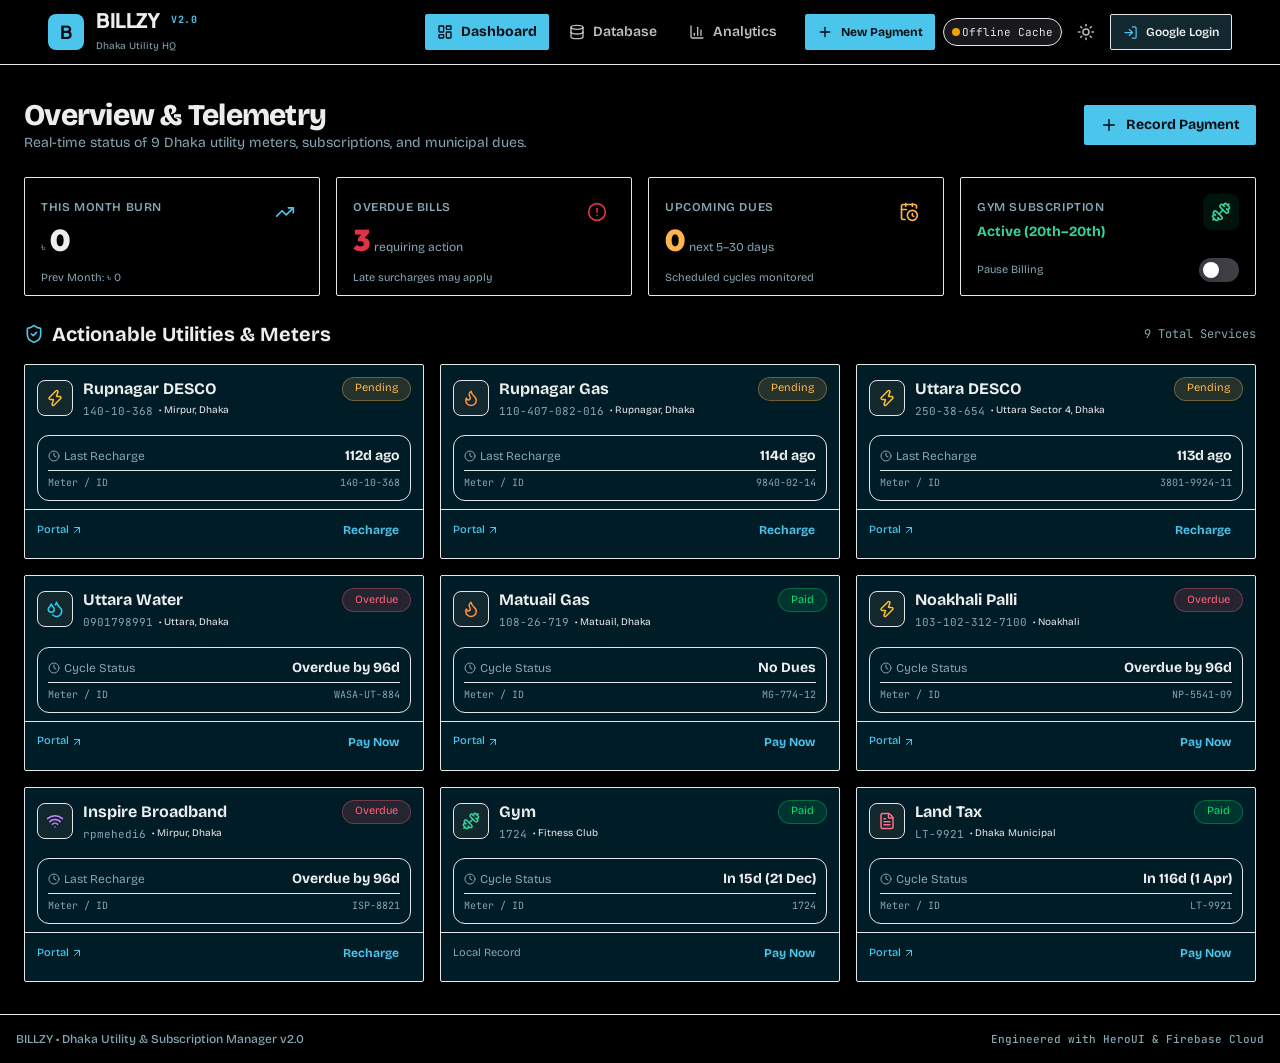
==== billzy/index.html @ 4b6c3823 "Deploy Billzy v2: HeroUI production overhaul with Firestore & OKLCH tokens" ====
<!DOCTYPE html>
<html lang="en" class="dark">
<head>
  <meta charset="UTF-8" />
  <meta name="viewport" content="width=device-width, initial-scale=1.0, viewport-fit=cover" />
  <meta name="theme-color" content="#020817" media="(prefers-color-scheme: dark)" />
  <meta name="theme-color" content="#020817" />
  <meta name="apple-mobile-web-app-capable" content="yes" />
  <meta name="apple-mobile-web-app-status-bar-style" content="black-translucent" />
  <title>BILLZY — Dhaka Utility & Subscription HQ</title>

  <link rel="preconnect" href="https://fonts.googleapis.com" />
  <link rel="preconnect" href="https://fonts.gstatic.com" crossorigin />
  <link rel="icon" type="image/svg+xml" href="./assets/favicon-B7zG6c4V.svg?v=3" />
  <link rel="apple-touch-icon" href="./assets/billzy-icon-app-B4n2YMbO.svg" />
  <link
    href="https://fonts.googleapis.com/css2?family=Bricolage+Grotesque:opsz,wght@12..96,400;500;600;700;800&family=Inter:wght@400;500;600;700;800;900&family=JetBrains+Mono:wght@500;700;800&family=Outfit:wght@600;700;800;900&family=Plus+Jakarta+Sans:wght@700;800;900&family=Tiro+Bangla&display=swap"
    rel="stylesheet"
  />
  <script type="module" crossorigin src="./assets/index-5xN2N7rS.js"></script>
  <link rel="stylesheet" crossorigin href="./assets/index-nC8Q4c41.css">
</head>
<body class="min-h-screen bg-background text-foreground antialiased selection:bg-accent selection:text-accent-foreground">
  <div id="root"></div>
</body>
</html>
---- billzy/assets/index-nC8Q4c41.css ----
:root,.light,.default,[data-theme=light],[data-theme=default]{--accent: oklch(77.12% .1195 223.34);--accent-foreground: oklch(15% .0239 223.34);--background: oklch(97.02% .02 223.34);--border: oklch(90% .02 223.34);--danger: oklch(65.32% .2421 22.08);--danger-foreground: oklch(99.11% 0 0);--default: oklch(94% .02 223.34);--default-foreground: oklch(21.03% .0059 223.34);--field-background: oklch(100% .01 223.34);--field-border: transparent;--field-foreground: oklch(21.03% .02 223.34);--field-placeholder: oklch(55.17% .04 223.34);--focus: oklch(77.12% .1195 223.34);--foreground: oklch(21.03% .02 223.34);--muted: oklch(55.17% .04 223.34);--overlay: oklch(100% .006 223.34);--overlay-foreground: oklch(21.03% .02 223.34);--scrollbar: oklch(87.1% .02 223.34);--segment: oklch(100% .02 223.34);--segment-foreground: oklch(21.03% .02 223.34);--separator: oklch(92% .02 223.34);--success: oklch(73.29% .2012 147.15);--success-foreground: oklch(21.03% .0059 147.15);--surface: oklch(100% .01 223.34);--surface-foreground: oklch(21.03% .02 223.34);--surface-secondary: oklch(95.24% .016 223.34);--surface-secondary-foreground: oklch(21.03% .02 223.34);--surface-tertiary: oklch(93.73% .016 223.34);--surface-tertiary-foreground: oklch(21.03% .02 223.34);--warning: oklch(78.19% .1648 68.67);--warning-foreground: oklch(21.03% .0059 68.67);--radius: .125rem;--field-radius: .75rem;--font-bricolage-grotesque: "Bricolage Grotesque", system-ui, sans-serif;--font-sans: var(--font-bricolage-grotesque)}.dark,[data-theme=dark]{color-scheme:dark;--accent: oklch(77.12% .1195 223.34);--accent-foreground: oklch(15% .0239 223.34);--background: oklch(12% .02 223.34);--border: oklch(28% .02 223.34);--danger: oklch(59.4% .2046 20.97);--danger-foreground: oklch(99.11% 0 0);--default: oklch(27.4% .02 223.34);--default-foreground: oklch(99.11% 0 0);--field-background: oklch(21.03% .04 223.34);--field-border: transparent;--field-foreground: oklch(99.11% .02 223.34);--field-placeholder: oklch(70.5% .04 223.34);--focus: oklch(77.12% .1195 223.34);--foreground: oklch(99.11% .02 223.34);--muted: oklch(70.5% .04 223.34);--overlay: oklch(21.03% .04 223.34);--overlay-foreground: oklch(99.11% .02 223.34);--scrollbar: oklch(70.5% .02 223.34);--segment: oklch(39.64% .02 223.34);--segment-foreground: oklch(99.11% .02 223.34);--separator: oklch(25% .02 223.34);--success: oklch(73.29% .2012 147.15);--success-foreground: oklch(21.03% .0059 147.15);--surface: oklch(21.03% .04 223.34);--surface-foreground: oklch(99.11% .02 223.34);--surface-secondary: oklch(25.7% .03 223.34);--surface-secondary-foreground: oklch(99.11% .02 223.34);--surface-tertiary: oklch(27.21% .03 223.34);--surface-tertiary-foreground: oklch(99.11% .02 223.34);--warning: oklch(82.03% .1444 72.68);--warning-foreground: oklch(21.03% .0059 72.68)}*,:before,:after{--tw-border-spacing-x: 0;--tw-border-spacing-y: 0;--tw-translate-x: 0;--tw-translate-y: 0;--tw-rotate: 0;--tw-skew-x: 0;--tw-skew-y: 0;--tw-scale-x: 1;--tw-scale-y: 1;--tw-pan-x: ;--tw-pan-y: ;--tw-pinch-zoom: ;--tw-scroll-snap-strictness: proximity;--tw-gradient-from-position: ;--tw-gradient-via-position: ;--tw-gradient-to-position: ;--tw-ordinal: ;--tw-slashed-zero: ;--tw-numeric-figure: ;--tw-numeric-spacing: ;--tw-numeric-fraction: ;--tw-ring-inset: ;--tw-ring-offset-width: 0px;--tw-ring-offset-color: #fff;--tw-ring-color: rgb(59 130 246 / .5);--tw-ring-offset-shadow: 0 0 #0000;--tw-ring-shadow: 0 0 #0000;--tw-shadow: 0 0 #0000;--tw-shadow-colored: 0 0 #0000;--tw-blur: ;--tw-brightness: ;--tw-contrast: ;--tw-grayscale: ;--tw-hue-rotate: ;--tw-invert: ;--tw-saturate: ;--tw-sepia: ;--tw-drop-shadow: ;--tw-backdrop-blur: ;--tw-backdrop-brightness: ;--tw-backdrop-contrast: ;--tw-backdrop-grayscale: ;--tw-backdrop-hue-rotate: ;--tw-backdrop-invert: ;--tw-backdrop-opacity: ;--tw-backdrop-saturate: ;--tw-backdrop-sepia: ;--tw-contain-size: ;--tw-contain-layout: ;--tw-contain-paint: ;--tw-contain-style: }::backdrop{--tw-border-spacing-x: 0;--tw-border-spacing-y: 0;--tw-translate-x: 0;--tw-translate-y: 0;--tw-rotate: 0;--tw-skew-x: 0;--tw-skew-y: 0;--tw-scale-x: 1;--tw-scale-y: 1;--tw-pan-x: ;--tw-pan-y: ;--tw-pinch-zoom: ;--tw-scroll-snap-strictness: proximity;--tw-gradient-from-position: ;--tw-gradient-via-position: ;--tw-gradient-to-position: ;--tw-ordinal: ;--tw-slashed-zero: ;--tw-numeric-figure: ;--tw-numeric-spacing: ;--tw-numeric-fraction: ;--tw-ring-inset: ;--tw-ring-offset-width: 0px;--tw-ring-offset-color: #fff;--tw-ring-color: rgb(59 130 246 / .5);--tw-ring-offset-shadow: 0 0 #0000;--tw-ring-shadow: 0 0 #0000;--tw-shadow: 0 0 #0000;--tw-shadow-colored: 0 0 #0000;--tw-blur: ;--tw-brightness: ;--tw-contrast: ;--tw-grayscale: ;--tw-hue-rotate: ;--tw-invert: ;--tw-saturate: ;--tw-sepia: ;--tw-drop-shadow: ;--tw-backdrop-blur: ;--tw-backdrop-brightness: ;--tw-backdrop-contrast: ;--tw-backdrop-grayscale: ;--tw-backdrop-hue-rotate: ;--tw-backdrop-invert: ;--tw-backdrop-opacity: ;--tw-backdrop-saturate: ;--tw-backdrop-sepia: ;--tw-contain-size: ;--tw-contain-layout: ;--tw-contain-paint: ;--tw-contain-style: }*,:before,:after{box-sizing:border-box;border-width:0;border-style:solid;border-color:#e5e7eb}:before,:after{--tw-content: ""}html,:host{line-height:1.5;-webkit-text-size-adjust:100%;-moz-tab-size:4;-o-tab-size:4;tab-size:4;font-family:Bricolage Grotesque,system-ui,sans-serif;font-feature-settings:normal;font-variation-settings:normal;-webkit-tap-highlight-color:transparent}body{margin:0;line-height:inherit}hr{height:0;color:inherit;border-top-width:1px}abbr:where([title]){-webkit-text-decoration:underline dotted;text-decoration:underline dotted}h1,h2,h3,h4,h5,h6{font-size:inherit;font-weight:inherit}a{color:inherit;text-decoration:inherit}b,strong{font-weight:bolder}code,kbd,samp,pre{font-family:JetBrains Mono,monospace;font-feature-settings:normal;font-variation-settings:normal;font-size:1em}small{font-size:80%}sub,sup{font-size:75%;line-height:0;position:relative;vertical-align:baseline}sub{bottom:-.25em}sup{top:-.5em}table{text-indent:0;border-color:inherit;border-collapse:collapse}button,input,optgroup,select,textarea{font-family:inherit;font-feature-settings:inherit;font-variation-settings:inherit;font-size:100%;font-weight:inherit;line-height:inherit;letter-spacing:inherit;color:inherit;margin:0;padding:0}button,select{text-transform:none}button,input:where([type=button]),input:where([type=reset]),input:where([type=submit]){-webkit-appearance:button;background-color:transparent;background-image:none}:-moz-focusring{outline:auto}:-moz-ui-invalid{box-shadow:none}progress{vertical-align:baseline}::-webkit-inner-spin-button,::-webkit-outer-spin-button{height:auto}[type=search]{-webkit-appearance:textfield;outline-offset:-2px}::-webkit-search-decoration{-webkit-appearance:none}::-webkit-file-upload-button{-webkit-appearance:button;font:inherit}summary{display:list-item}blockquote,dl,dd,h1,h2,h3,h4,h5,h6,hr,figure,p,pre{margin:0}fieldset{margin:0;padding:0}legend{padding:0}ol,ul,menu{list-style:none;margin:0;padding:0}dialog{padding:0}textarea{resize:vertical}input::-moz-placeholder,textarea::-moz-placeholder{opacity:1;color:#9ca3af}input::placeholder,textarea::placeholder{opacity:1;color:#9ca3af}button,[role=button]{cursor:pointer}:disabled{cursor:default}img,svg,video,canvas,audio,iframe,embed,object{display:block;vertical-align:middle}img,video{max-width:100%;height:auto}[hidden]:where(:not([hidden=until-found])){display:none}:root,[data-theme]{color:hsl(var(--heroui-foreground));background-color:hsl(var(--heroui-background))}.sr-only{position:absolute;width:1px;height:1px;padding:0;margin:-1px;overflow:hidden;clip:rect(0,0,0,0);white-space:nowrap;border-width:0}.pointer-events-none{pointer-events:none}.pointer-events-auto{pointer-events:auto}.visible{visibility:visible}.invisible{visibility:hidden}.static{position:static}.fixed{position:fixed}.absolute{position:absolute}.relative{position:relative}.sticky{position:sticky}.inset-0{top:0;right:0;bottom:0;left:0}.inset-x-0{left:0;right:0}.inset-y-0{top:0;bottom:0}.bottom-0{bottom:0}.bottom-4{bottom:1rem}.bottom-6{bottom:1.5rem}.bottom-\[10\%\]{bottom:10%}.bottom-\[5\%\]{bottom:5%}.end-1{inset-inline-end:.25rem}.end-1\.5{inset-inline-end:.375rem}.end-3{inset-inline-end:.75rem}.end-auto{inset-inline-end:auto}.left-0{left:0}.left-1\/2{left:50%}.left-\[10\%\]{left:10%}.left-\[5\%\]{left:5%}.right-0{right:0}.right-2{right:.5rem}.right-4{right:1rem}.right-6{right:1.5rem}.right-\[10\%\]{right:10%}.right-\[5\%\]{right:5%}.start-0{inset-inline-start:0px}.start-1\.5{inset-inline-start:.375rem}.start-2{inset-inline-start:.5rem}.start-3{inset-inline-start:.75rem}.start-\[calc\(var\(--cursor-hit-x\)\*-1\)\]{inset-inline-start:calc(var(--cursor-hit-x) * -1)}.start-auto{inset-inline-start:auto}.top-0{top:0}.top-1{top:.25rem}.top-1\/2{top:50%}.top-2{top:.5rem}.top-\[10\%\]{top:10%}.top-\[5\%\]{top:5%}.top-\[calc\(100\%_\+_2px\)\]{top:calc(100% + 2px)}.top-\[var\(--navbar-height\)\]{top:var(--navbar-height)}.-z-30{z-index:-30}.z-0{z-index:0}.z-10{z-index:10}.z-20{z-index:20}.z-30{z-index:30}.z-40{z-index:40}.z-50{z-index:50}.z-\[1\]{z-index:1}.z-\[9999\]{z-index:9999}.order-1{order:1}.order-2{order:2}.order-3{order:3}.-m-2{margin:-.5rem}.-m-2\.5{margin:-.625rem}.m-0{margin:0}.-mx-1{margin-left:-.25rem;margin-right:-.25rem}.-mx-2{margin-left:-.5rem;margin-right:-.5rem}.mx-0{margin-left:0;margin-right:0}.mx-1{margin-left:.25rem;margin-right:.25rem}.mx-\[calc\(\(theme\(spacing\.5\)-theme\(spacing\.1\)\)\/2\)\]{margin-left:.5rem;margin-right:.5rem}.mx-\[calc\(\(theme\(spacing\.6\)-theme\(spacing\.3\)\)\/2\)\]{margin-left:.375rem;margin-right:.375rem}.mx-\[calc\(\(theme\(spacing\.7\)-theme\(spacing\.5\)\)\/2\)\]{margin-left:.25rem;margin-right:.25rem}.mx-auto{margin-left:auto;margin-right:auto}.my-0{margin-top:0;margin-bottom:0}.my-1{margin-top:.25rem;margin-bottom:.25rem}.my-16{margin-top:4rem;margin-bottom:4rem}.my-\[calc\(\(theme\(spacing\.5\)-theme\(spacing\.1\)\)\/2\)\]{margin-top:.5rem;margin-bottom:.5rem}.my-\[calc\(\(theme\(spacing\.6\)-theme\(spacing\.3\)\)\/2\)\]{margin-top:.375rem;margin-bottom:.375rem}.my-\[calc\(\(theme\(spacing\.7\)-theme\(spacing\.5\)\)\/2\)\]{margin-top:.25rem;margin-bottom:.25rem}.my-auto{margin-top:auto;margin-bottom:auto}.-mr-2{margin-right:-.5rem}.-ms-2{margin-inline-start:-.5rem}.mb-1{margin-bottom:.25rem}.mb-1\.5{margin-bottom:.375rem}.mb-2{margin-bottom:.5rem}.mb-3{margin-bottom:.75rem}.mb-5{margin-bottom:1.25rem}.mb-px{margin-bottom:1px}.me-2{margin-inline-end:.5rem}.ml-1{margin-left:.25rem}.mr-1{margin-right:.25rem}.ms-2{margin-inline-start:.5rem}.mt-0\.5{margin-top:.125rem}.mt-1{margin-top:.25rem}.mt-2{margin-top:.5rem}.box-border{box-sizing:border-box}.box-content{box-sizing:content-box}.line-clamp-1{overflow:hidden;display:-webkit-box;-webkit-box-orient:vertical;-webkit-line-clamp:1}.block{display:block}.inline-block{display:inline-block}.flex{display:flex}.inline-flex{display:inline-flex}.table{display:table}.grid{display:grid}.inline-grid{display:inline-grid}.hidden{display:none}.\!h-auto{height:auto!important}.h-1{height:.25rem}.h-1\.5{height:.375rem}.h-10{height:2.5rem}.h-11{height:2.75rem}.h-12{height:3rem}.h-14{height:3.5rem}.h-16{height:4rem}.h-2{height:.5rem}.h-2\.5{height:.625rem}.h-3{height:.75rem}.h-3\.5{height:.875rem}.h-4{height:1rem}.h-40{height:10rem}.h-5{height:1.25rem}.h-6{height:1.5rem}.h-7{height:1.75rem}.h-8{height:2rem}.h-9{height:2.25rem}.h-\[--visual-viewport-height\]{height:var(--visual-viewport-height)}.h-\[100dvh\]{height:100dvh}.h-\[2px\]{height:2px}.h-\[50\%\]{height:50%}.h-\[calc\(100dvh_-_var\(--navbar-height\)\)\]{height:calc(100dvh - var(--navbar-height))}.h-\[var\(--navbar-height\)\]{height:var(--navbar-height)}.h-\[var\(--picker-height\)\]{height:var(--picker-height)}.h-auto{height:auto}.h-divider{height:var(--heroui-divider-weight)}.h-fit{height:-moz-fit-content;height:fit-content}.h-full{height:100%}.h-px{height:1px}.h-screen{height:100vh}.max-h-\[20rem\]{max-height:20rem}.max-h-\[24rem\]{max-height:24rem}.max-h-\[28rem\]{max-height:28rem}.max-h-\[32rem\]{max-height:32rem}.max-h-\[36rem\]{max-height:36rem}.max-h-\[42rem\]{max-height:42rem}.max-h-\[48rem\]{max-height:48rem}.max-h-\[56rem\]{max-height:56rem}.max-h-\[64rem\]{max-height:64rem}.max-h-\[92vh\]{max-height:92vh}.max-h-\[calc\(100\%_-_8rem\)\]{max-height:calc(100% - 8rem)}.max-h-\[none\]{max-height:none}.max-h-full{max-height:100%}.min-h-10{min-height:2.5rem}.min-h-12{min-height:3rem}.min-h-14{min-height:3.5rem}.min-h-16{min-height:4rem}.min-h-3{min-height:.75rem}.min-h-3\.5{min-height:.875rem}.min-h-4{min-height:1rem}.min-h-5{min-height:1.25rem}.min-h-6{min-height:1.5rem}.min-h-7{min-height:1.75rem}.min-h-8{min-height:2rem}.min-h-\[100dvh\]{min-height:100dvh}.min-h-\[32px\]{min-height:32px}.min-h-screen{min-height:100vh}.w-1{width:.25rem}.w-1\.5{width:.375rem}.w-10{width:2.5rem}.w-12{width:3rem}.w-14{width:3.5rem}.w-2{width:.5rem}.w-2\.5{width:.625rem}.w-3{width:.75rem}.w-3\.5{width:.875rem}.w-4{width:1rem}.w-5{width:1.25rem}.w-6{width:1.5rem}.w-7{width:1.75rem}.w-8{width:2rem}.w-9{width:2.25rem}.w-\[80\%\]{width:80%}.w-\[calc\(100\%\+var\(--cursor-hit-x\)\*2\)\]{width:calc(100% + var(--cursor-hit-x) * 2)}.w-\[calc\(100\%_-_16px\)\]{width:calc(100% - 16px)}.w-\[calc\(100\%_-_theme\(spacing\.6\)\)\]{width:calc(100% - 1.5rem)}.w-\[calc\(var\(--visible-months\)_\*_var\(--calendar-width\)\)\]{width:calc(var(--visible-months) * var(--calendar-width))}.w-auto{width:auto}.w-divider{width:var(--heroui-divider-weight)}.w-fit{width:-moz-fit-content;width:fit-content}.w-full{width:100%}.w-max{width:-moz-max-content;width:max-content}.w-px{width:1px}.w-screen{width:100vw}.min-w-10{min-width:2.5rem}.min-w-12{min-width:3rem}.min-w-16{min-width:4rem}.min-w-20{min-width:5rem}.min-w-24{min-width:6rem}.min-w-3{min-width:.75rem}.min-w-3\.5{min-width:.875rem}.min-w-4{min-width:1rem}.min-w-40{min-width:10rem}.min-w-5{min-width:1.25rem}.min-w-6{min-width:1.5rem}.min-w-7{min-width:1.75rem}.min-w-8{min-width:2rem}.min-w-9{min-width:2.25rem}.min-w-\[200px\]{min-width:200px}.min-w-full{min-width:100%}.min-w-max{min-width:-moz-max-content;min-width:max-content}.min-w-min{min-width:-moz-min-content;min-width:min-content}.max-w-2xl{max-width:42rem}.max-w-3xl{max-width:48rem}.max-w-4xl{max-width:56rem}.max-w-5xl{max-width:64rem}.max-w-7xl{max-width:80rem}.max-w-\[1024px\]{max-width:1024px}.max-w-\[120px\]{max-width:120px}.max-w-\[1280px\]{max-width:1280px}.max-w-\[1536px\]{max-width:1536px}.max-w-\[180px\]{max-width:180px}.max-w-\[270px\]{max-width:270px}.max-w-\[640px\]{max-width:640px}.max-w-\[768px\]{max-width:768px}.max-w-\[90vw\]{max-width:90vw}.max-w-\[none\]{max-width:none}.max-w-fit{max-width:-moz-fit-content;max-width:fit-content}.max-w-full{max-width:100%}.max-w-lg{max-width:32rem}.max-w-md{max-width:28rem}.max-w-sm{max-width:24rem}.max-w-xl{max-width:36rem}.max-w-xs{max-width:20rem}.flex-1{flex:1 1 0%}.flex-auto{flex:1 1 auto}.flex-initial{flex:0 1 auto}.flex-none{flex:none}.flex-shrink-0,.shrink-0{flex-shrink:0}.flex-grow{flex-grow:1}.basis-0{flex-basis:0px}.table-auto{table-layout:auto}.table-fixed{table-layout:fixed}.border-collapse{border-collapse:collapse}.origin-center{transform-origin:center}.origin-left{transform-origin:left}.origin-right{transform-origin:right}.origin-top{transform-origin:top}.origin-top-left{transform-origin:top left}.-translate-x-1\/2{--tw-translate-x: -50%;transform:translate(var(--tw-translate-x),var(--tw-translate-y)) rotate(var(--tw-rotate)) skew(var(--tw-skew-x)) skewY(var(--tw-skew-y)) scaleX(var(--tw-scale-x)) scaleY(var(--tw-scale-y))}.-translate-y-1{--tw-translate-y: -.25rem;transform:translate(var(--tw-translate-x),var(--tw-translate-y)) rotate(var(--tw-rotate)) skew(var(--tw-skew-x)) skewY(var(--tw-skew-y)) scaleX(var(--tw-scale-x)) scaleY(var(--tw-scale-y))}.-translate-y-1\/2{--tw-translate-y: -50%;transform:translate(var(--tw-translate-x),var(--tw-translate-y)) rotate(var(--tw-rotate)) skew(var(--tw-skew-x)) skewY(var(--tw-skew-y)) scaleX(var(--tw-scale-x)) scaleY(var(--tw-scale-y))}.translate-x-1{--tw-translate-x: .25rem;transform:translate(var(--tw-translate-x),var(--tw-translate-y)) rotate(var(--tw-rotate)) skew(var(--tw-skew-x)) skewY(var(--tw-skew-y)) scaleX(var(--tw-scale-x)) scaleY(var(--tw-scale-y))}.translate-x-1\/2{--tw-translate-x: 50%;transform:translate(var(--tw-translate-x),var(--tw-translate-y)) rotate(var(--tw-rotate)) skew(var(--tw-skew-x)) skewY(var(--tw-skew-y)) scaleX(var(--tw-scale-x)) scaleY(var(--tw-scale-y))}.translate-y-1{--tw-translate-y: .25rem;transform:translate(var(--tw-translate-x),var(--tw-translate-y)) rotate(var(--tw-rotate)) skew(var(--tw-skew-x)) skewY(var(--tw-skew-y)) scaleX(var(--tw-scale-x)) scaleY(var(--tw-scale-y))}.translate-y-1\/2{--tw-translate-y: 50%;transform:translate(var(--tw-translate-x),var(--tw-translate-y)) rotate(var(--tw-rotate)) skew(var(--tw-skew-x)) skewY(var(--tw-skew-y)) scaleX(var(--tw-scale-x)) scaleY(var(--tw-scale-y))}.rotate-0{--tw-rotate: 0deg;transform:translate(var(--tw-translate-x),var(--tw-translate-y)) rotate(var(--tw-rotate)) skew(var(--tw-skew-x)) skewY(var(--tw-skew-y)) scaleX(var(--tw-scale-x)) scaleY(var(--tw-scale-y))}.rotate-180{--tw-rotate: 180deg;transform:translate(var(--tw-translate-x),var(--tw-translate-y)) rotate(var(--tw-rotate)) skew(var(--tw-skew-x)) skewY(var(--tw-skew-y)) scaleX(var(--tw-scale-x)) scaleY(var(--tw-scale-y))}.scale-0{--tw-scale-x: 0;--tw-scale-y: 0;transform:translate(var(--tw-translate-x),var(--tw-translate-y)) rotate(var(--tw-rotate)) skew(var(--tw-skew-x)) skewY(var(--tw-skew-y)) scaleX(var(--tw-scale-x)) scaleY(var(--tw-scale-y))}.scale-100{--tw-scale-x: 1;--tw-scale-y: 1;transform:translate(var(--tw-translate-x),var(--tw-translate-y)) rotate(var(--tw-rotate)) skew(var(--tw-skew-x)) skewY(var(--tw-skew-y)) scaleX(var(--tw-scale-x)) scaleY(var(--tw-scale-y))}.scale-105{--tw-scale-x: 1.05;--tw-scale-y: 1.05;transform:translate(var(--tw-translate-x),var(--tw-translate-y)) rotate(var(--tw-rotate)) skew(var(--tw-skew-x)) skewY(var(--tw-skew-y)) scaleX(var(--tw-scale-x)) scaleY(var(--tw-scale-y))}.scale-50{--tw-scale-x: .5;--tw-scale-y: .5;transform:translate(var(--tw-translate-x),var(--tw-translate-y)) rotate(var(--tw-rotate)) skew(var(--tw-skew-x)) skewY(var(--tw-skew-y)) scaleX(var(--tw-scale-x)) scaleY(var(--tw-scale-y))}.scale-90{--tw-scale-x: .9;--tw-scale-y: .9;transform:translate(var(--tw-translate-x),var(--tw-translate-y)) rotate(var(--tw-rotate)) skew(var(--tw-skew-x)) skewY(var(--tw-skew-y)) scaleX(var(--tw-scale-x)) scaleY(var(--tw-scale-y))}.transform{transform:translate(var(--tw-translate-x),var(--tw-translate-y)) rotate(var(--tw-rotate)) skew(var(--tw-skew-x)) skewY(var(--tw-skew-y)) scaleX(var(--tw-scale-x)) scaleY(var(--tw-scale-y))}@keyframes appearance-in{0%{opacity:0;transform:translateZ(0) scale(.95)}60%{opacity:.75;backface-visibility:hidden;webkit-font-smoothing:antialiased;transform:translateZ(0) scale(1.05)}to{opacity:1;transform:translateZ(0) scale(1)}}.animate-\[appearance-in_1s_infinite\]{animation:appearance-in 1s infinite}@keyframes drip-expand{0%{opacity:.2;transform:scale(0)}to{opacity:0;transform:scale(2)}}.animate-drip-expand{animation:drip-expand .42s linear}@keyframes indeterminate-bar{0%{transform:translate(-50%) scaleX(.2)}to{transform:translate(100%) scaleX(1)}}.animate-indeterminate-bar{animation:indeterminate-bar 1.5s cubic-bezier(.65,.815,.735,.395) infinite normal none running}.animate-none{animation:none}@keyframes pulse{50%{opacity:.5}}.animate-pulse{animation:pulse 2s cubic-bezier(.4,0,.6,1) infinite}.animate-spinner-ease-spin{animation:spinner-spin .8s ease infinite}@keyframes spinner-spin{0%{transform:rotate(0)}to{transform:rotate(360deg)}}.animate-spinner-linear-spin{animation:spinner-spin .8s linear infinite}.cursor-default{cursor:default}.cursor-grab{cursor:grab}.cursor-not-allowed{cursor:not-allowed}.cursor-pointer{cursor:pointer}.cursor-text{cursor:text}.touch-none{touch-action:none}.select-none{-webkit-user-select:none;-moz-user-select:none;user-select:none}.resize-none{resize:none}.resize{resize:both}.snap-y{scroll-snap-type:y var(--tw-scroll-snap-strictness)}.snap-mandatory{--tw-scroll-snap-strictness: mandatory}.snap-center{scroll-snap-align:center}.scroll-py-6{scroll-padding-top:1.5rem;scroll-padding-bottom:1.5rem}.list-none{list-style-type:none}.appearance-none{-webkit-appearance:none;-moz-appearance:none;appearance:none}.grid-cols-1{grid-template-columns:repeat(1,minmax(0,1fr))}.grid-cols-2{grid-template-columns:repeat(2,minmax(0,1fr))}.grid-cols-4{grid-template-columns:repeat(4,minmax(0,1fr))}.flex-row{flex-direction:row}.flex-row-reverse{flex-direction:row-reverse}.flex-col{flex-direction:column}.flex-col-reverse{flex-direction:column-reverse}.flex-wrap{flex-wrap:wrap}.flex-nowrap{flex-wrap:nowrap}.place-content-center{place-content:center}.place-items-center{place-items:center}.items-start{align-items:flex-start}.items-end{align-items:flex-end}.items-center{align-items:center}.items-baseline{align-items:baseline}.justify-start{justify-content:flex-start}.justify-end{justify-content:flex-end}.justify-center{justify-content:center}.justify-between{justify-content:space-between}.\!gap-0{gap:0px!important}.gap-0{gap:0px}.gap-0\.5{gap:.125rem}.gap-1{gap:.25rem}.gap-1\.5{gap:.375rem}.gap-2{gap:.5rem}.gap-2\.5{gap:.625rem}.gap-3{gap:.75rem}.gap-4{gap:1rem}.gap-6{gap:1.5rem}.gap-x-0{-moz-column-gap:0px;column-gap:0px}.gap-x-0\.5{-moz-column-gap:.125rem;column-gap:.125rem}.gap-x-1{-moz-column-gap:.25rem;column-gap:.25rem}.gap-x-2{-moz-column-gap:.5rem;column-gap:.5rem}.gap-x-6{-moz-column-gap:1.5rem;column-gap:1.5rem}.gap-y-1\.5{row-gap:.375rem}.gap-y-2{row-gap:.5rem}.space-x-0\.5>:not([hidden])~:not([hidden]){--tw-space-x-reverse: 0;margin-right:calc(.125rem * var(--tw-space-x-reverse));margin-left:calc(.125rem * calc(1 - var(--tw-space-x-reverse)))}.space-y-1\.5>:not([hidden])~:not([hidden]){--tw-space-y-reverse: 0;margin-top:calc(.375rem * calc(1 - var(--tw-space-y-reverse)));margin-bottom:calc(.375rem * var(--tw-space-y-reverse))}.space-y-2>:not([hidden])~:not([hidden]){--tw-space-y-reverse: 0;margin-top:calc(.5rem * calc(1 - var(--tw-space-y-reverse)));margin-bottom:calc(.5rem * var(--tw-space-y-reverse))}.space-y-3>:not([hidden])~:not([hidden]){--tw-space-y-reverse: 0;margin-top:calc(.75rem * calc(1 - var(--tw-space-y-reverse)));margin-bottom:calc(.75rem * var(--tw-space-y-reverse))}.space-y-4>:not([hidden])~:not([hidden]){--tw-space-y-reverse: 0;margin-top:calc(1rem * calc(1 - var(--tw-space-y-reverse)));margin-bottom:calc(1rem * var(--tw-space-y-reverse))}.space-y-6>:not([hidden])~:not([hidden]){--tw-space-y-reverse: 0;margin-top:calc(1.5rem * calc(1 - var(--tw-space-y-reverse)));margin-bottom:calc(1.5rem * var(--tw-space-y-reverse))}.self-center{align-self:center}.overflow-auto{overflow:auto}.overflow-hidden{overflow:hidden}.overflow-clip{overflow:clip}.overflow-visible{overflow:visible}.overflow-x-auto{overflow-x:auto}.overflow-y-auto{overflow-y:auto}.overflow-x-hidden{overflow-x:hidden}.overflow-y-hidden{overflow-y:hidden}.overflow-x-scroll{overflow-x:scroll}.overflow-y-scroll{overflow-y:scroll}.truncate{overflow:hidden;text-overflow:ellipsis;white-space:nowrap}.text-ellipsis{text-overflow:ellipsis}.whitespace-normal{white-space:normal}.whitespace-nowrap{white-space:nowrap}.break-words{overflow-wrap:break-word}.\!rounded-none{border-radius:0!important}.rounded{border-radius:var(--radius, .125rem)}.rounded-\[calc\(theme\(borderRadius\.large\)\/1\.5\)\]{border-radius:calc(var(--heroui-radius-large) / 1.5)}.rounded-\[calc\(theme\(borderRadius\.medium\)\*0\.5\)\]{border-radius:calc(var(--heroui-radius-medium) * .5)}.rounded-\[calc\(theme\(borderRadius\.medium\)\*0\.6\)\]{border-radius:calc(var(--heroui-radius-medium) * .6)}.rounded-\[calc\(theme\(borderRadius\.medium\)\*0\.7\)\]{border-radius:calc(var(--heroui-radius-medium) * .7)}.rounded-\[calc\(theme\(borderRadius\.medium\)\/2\)\]{border-radius:calc(var(--heroui-radius-medium) / 2)}.rounded-\[calc\(theme\(borderRadius\.small\)\/2\)\]{border-radius:calc(var(--heroui-radius-small) / 2)}.rounded-\[var\(--field-radius\)\]{border-radius:var(--field-radius)}.rounded-\[var\(--radius\)\]{border-radius:var(--radius)}.rounded-full{border-radius:9999px}.rounded-large{border-radius:var(--heroui-radius-large)}.rounded-lg{border-radius:.5rem}.rounded-md{border-radius:.375rem}.rounded-medium{border-radius:var(--heroui-radius-medium)}.rounded-none{border-radius:0}.rounded-sm{border-radius:.125rem}.rounded-small{border-radius:var(--heroui-radius-small)}.\!rounded-e-none{border-start-end-radius:0px!important;border-end-end-radius:0px!important}.\!rounded-s-none{border-start-start-radius:0px!important;border-end-start-radius:0px!important}.rounded-b-large{border-bottom-right-radius:var(--heroui-radius-large);border-bottom-left-radius:var(--heroui-radius-large)}.rounded-b-medium{border-bottom-right-radius:var(--heroui-radius-medium);border-bottom-left-radius:var(--heroui-radius-medium)}.rounded-b-none{border-bottom-right-radius:0;border-bottom-left-radius:0}.rounded-b-small{border-bottom-right-radius:var(--heroui-radius-small);border-bottom-left-radius:var(--heroui-radius-small)}.rounded-l-none{border-top-left-radius:0;border-bottom-left-radius:0}.rounded-r-none{border-top-right-radius:0;border-bottom-right-radius:0}.rounded-t-2xl{border-top-left-radius:1rem;border-top-right-radius:1rem}.rounded-t-large{border-top-left-radius:var(--heroui-radius-large);border-top-right-radius:var(--heroui-radius-large)}.rounded-t-medium{border-top-left-radius:var(--heroui-radius-medium);border-top-right-radius:var(--heroui-radius-medium)}.rounded-t-none{border-top-left-radius:0;border-top-right-radius:0}.rounded-t-small{border-top-left-radius:var(--heroui-radius-small);border-top-right-radius:var(--heroui-radius-small)}.border{border-width:1px}.border-0{border-width:0px}.border-1{border-width:1px}.border-2{border-width:2px}.border-3{border-width:3px}.border-medium{border-width:var(--heroui-border-width-medium)}.border-small{border-width:var(--heroui-border-width-small)}.border-x-\[calc\(theme\(spacing\.5\)\/2\)\]{border-left-width:.625rem;border-right-width:.625rem}.border-x-\[calc\(theme\(spacing\.6\)\/2\)\]{border-left-width:.75rem;border-right-width:.75rem}.border-x-\[calc\(theme\(spacing\.7\)\/2\)\]{border-left-width:.875rem;border-right-width:.875rem}.border-y-\[calc\(theme\(spacing\.5\)\/2\)\]{border-top-width:.625rem;border-bottom-width:.625rem}.border-y-\[calc\(theme\(spacing\.6\)\/2\)\]{border-top-width:.75rem;border-bottom-width:.75rem}.border-y-\[calc\(theme\(spacing\.7\)\/2\)\]{border-top-width:.875rem;border-bottom-width:.875rem}.border-b{border-bottom-width:1px}.border-b-medium{border-bottom-width:var(--heroui-border-width-medium)}.border-t{border-top-width:1px}.border-solid{border-style:solid}.border-dotted{border-style:dotted}.\!border-none{border-style:none!important}.border-none{border-style:none}.\!border-danger{border-color:var(--danger)!important}.border-background{--tw-border-opacity: 1;border-color:hsl(var(--heroui-background) / var(--heroui-background-opacity, var(--tw-border-opacity)))}.border-danger{border-color:var(--danger)}.border-danger-100{--tw-border-opacity: 1;border-color:hsl(var(--heroui-danger-100) / var(--heroui-danger-100-opacity, var(--tw-border-opacity)))}.border-danger-200{--tw-border-opacity: 1;border-color:hsl(var(--heroui-danger-200) / var(--heroui-danger-200-opacity, var(--tw-border-opacity)))}.border-default{--tw-border-opacity: 1;border-color:hsl(var(--heroui-default) / var(--heroui-default-opacity, var(--tw-border-opacity)))}.border-default-200{--tw-border-opacity: 1;border-color:hsl(var(--heroui-default-200) / var(--heroui-default-200-opacity, var(--tw-border-opacity)))}.border-default-300{--tw-border-opacity: 1;border-color:hsl(var(--heroui-default-300) / var(--heroui-default-300-opacity, var(--tw-border-opacity)))}.border-divider{--tw-border-opacity: 1;border-color:hsl(var(--heroui-divider) / var(--heroui-divider-opacity, var(--tw-border-opacity)))}.border-foreground{--tw-border-opacity: 1;border-color:hsl(var(--heroui-foreground) / var(--heroui-foreground-opacity, var(--tw-border-opacity)))}.border-primary{--tw-border-opacity: 1;border-color:hsl(var(--heroui-primary) / var(--heroui-primary-opacity, var(--tw-border-opacity)))}.border-primary-100{--tw-border-opacity: 1;border-color:hsl(var(--heroui-primary-100) / var(--heroui-primary-100-opacity, var(--tw-border-opacity)))}.border-primary-200{--tw-border-opacity: 1;border-color:hsl(var(--heroui-primary-200) / var(--heroui-primary-200-opacity, var(--tw-border-opacity)))}.border-secondary{--tw-border-opacity: 1;border-color:hsl(var(--heroui-secondary) / var(--heroui-secondary-opacity, var(--tw-border-opacity)))}.border-secondary-100{--tw-border-opacity: 1;border-color:hsl(var(--heroui-secondary-100) / var(--heroui-secondary-100-opacity, var(--tw-border-opacity)))}.border-secondary-200{--tw-border-opacity: 1;border-color:hsl(var(--heroui-secondary-200) / var(--heroui-secondary-200-opacity, var(--tw-border-opacity)))}.border-success{border-color:var(--success)}.border-success-100{--tw-border-opacity: 1;border-color:hsl(var(--heroui-success-100) / var(--heroui-success-100-opacity, var(--tw-border-opacity)))}.border-success-200{--tw-border-opacity: 1;border-color:hsl(var(--heroui-success-200) / var(--heroui-success-200-opacity, var(--tw-border-opacity)))}.border-success-300{--tw-border-opacity: 1;border-color:hsl(var(--heroui-success-300) / var(--heroui-success-300-opacity, var(--tw-border-opacity)))}.border-surface{border-color:var(--surface)}.border-transparent{border-color:transparent}.border-warning{border-color:var(--warning)}.border-warning-100{--tw-border-opacity: 1;border-color:hsl(var(--heroui-warning-100) / var(--heroui-warning-100-opacity, var(--tw-border-opacity)))}.border-warning-200{--tw-border-opacity: 1;border-color:hsl(var(--heroui-warning-200) / var(--heroui-warning-200-opacity, var(--tw-border-opacity)))}.border-warning-300{--tw-border-opacity: 1;border-color:hsl(var(--heroui-warning-300) / var(--heroui-warning-300-opacity, var(--tw-border-opacity)))}.border-x-transparent{border-left-color:transparent;border-right-color:transparent}.border-y-transparent{border-top-color:transparent;border-bottom-color:transparent}.border-b-current{border-bottom-color:currentColor}.border-b-danger{border-bottom-color:var(--danger)}.border-b-default{--tw-border-opacity: 1;border-bottom-color:hsl(var(--heroui-default) / var(--heroui-default-opacity, var(--tw-border-opacity)))}.border-b-foreground{--tw-border-opacity: 1;border-bottom-color:hsl(var(--heroui-foreground) / var(--heroui-foreground-opacity, var(--tw-border-opacity)))}.border-b-primary{--tw-border-opacity: 1;border-bottom-color:hsl(var(--heroui-primary) / var(--heroui-primary-opacity, var(--tw-border-opacity)))}.border-b-secondary{--tw-border-opacity: 1;border-bottom-color:hsl(var(--heroui-secondary) / var(--heroui-secondary-opacity, var(--tw-border-opacity)))}.border-b-success{border-bottom-color:var(--success)}.border-b-warning{border-bottom-color:var(--warning)}.border-b-white{--tw-border-opacity: 1;border-bottom-color:rgb(255 255 255 / var(--tw-border-opacity, 1))}.border-l-transparent{border-left-color:transparent}.border-r-transparent{border-right-color:transparent}.border-s-danger{border-inline-start-color:var(--danger)}.border-s-foreground{--tw-border-opacity: 1;border-inline-start-color:hsl(var(--heroui-foreground) / var(--heroui-foreground-opacity, var(--tw-border-opacity)))}.border-s-primary{--tw-border-opacity: 1;border-inline-start-color:hsl(var(--heroui-primary) / var(--heroui-primary-opacity, var(--tw-border-opacity)))}.border-s-secondary{--tw-border-opacity: 1;border-inline-start-color:hsl(var(--heroui-secondary) / var(--heroui-secondary-opacity, var(--tw-border-opacity)))}.border-s-success{border-inline-start-color:var(--success)}.border-s-warning{border-inline-start-color:var(--warning)}.border-t-transparent{border-top-color:transparent}.\!bg-danger-50{--tw-bg-opacity: 1 !important;background-color:hsl(var(--heroui-danger-50) / var(--heroui-danger-50-opacity, var(--tw-bg-opacity)))!important}.\!bg-transparent{background-color:transparent!important}.bg-accent{background-color:var(--accent)}.bg-amber-500{--tw-bg-opacity: 1;background-color:rgb(245 158 11 / var(--tw-bg-opacity, 1))}.bg-background{--tw-bg-opacity: 1;background-color:hsl(var(--heroui-background) / var(--heroui-background-opacity, var(--tw-bg-opacity)))}.bg-background\/10{background-color:hsl(var(--heroui-background) / .1)}.bg-background\/70{background-color:hsl(var(--heroui-background) / .7)}.bg-background\/80{background-color:hsl(var(--heroui-background) / .8)}.bg-content1{--tw-bg-opacity: 1;background-color:hsl(var(--heroui-content1) / var(--heroui-content1-opacity, var(--tw-bg-opacity)))}.bg-content3{--tw-bg-opacity: 1;background-color:hsl(var(--heroui-content3) / var(--heroui-content3-opacity, var(--tw-bg-opacity)))}.bg-current{background-color:currentColor}.bg-danger{background-color:var(--danger)}.bg-danger-100{--tw-bg-opacity: 1;background-color:hsl(var(--heroui-danger-100) / var(--heroui-danger-100-opacity, var(--tw-bg-opacity)))}.bg-danger-50{--tw-bg-opacity: 1;background-color:hsl(var(--heroui-danger-50) / var(--heroui-danger-50-opacity, var(--tw-bg-opacity)))}.bg-default{--tw-bg-opacity: 1;background-color:hsl(var(--heroui-default) / var(--heroui-default-opacity, var(--tw-bg-opacity)))}.bg-default-100{--tw-bg-opacity: 1;background-color:hsl(var(--heroui-default-100) / var(--heroui-default-100-opacity, var(--tw-bg-opacity)))}.bg-default-200{--tw-bg-opacity: 1;background-color:hsl(var(--heroui-default-200) / var(--heroui-default-200-opacity, var(--tw-bg-opacity)))}.bg-default-300\/50{background-color:hsl(var(--heroui-default-300) / .5)}.bg-default-400{--tw-bg-opacity: 1;background-color:hsl(var(--heroui-default-400) / var(--heroui-default-400-opacity, var(--tw-bg-opacity)))}.bg-default-50{--tw-bg-opacity: 1;background-color:hsl(var(--heroui-default-50) / var(--heroui-default-50-opacity, var(--tw-bg-opacity)))}.bg-default-500{--tw-bg-opacity: 1;background-color:hsl(var(--heroui-default-500) / var(--heroui-default-500-opacity, var(--tw-bg-opacity)))}.bg-default-800{--tw-bg-opacity: 1;background-color:hsl(var(--heroui-default-800) / var(--heroui-default-800-opacity, var(--tw-bg-opacity)))}.bg-default\/40{background-color:hsl(var(--heroui-default) / .4)}.bg-divider{--tw-bg-opacity: 1;background-color:hsl(var(--heroui-divider) / var(--heroui-divider-opacity, var(--tw-bg-opacity)))}.bg-emerald-500{--tw-bg-opacity: 1;background-color:rgb(16 185 129 / var(--tw-bg-opacity, 1))}.bg-emerald-500\/10{background-color:#10b9811a}.bg-foreground{--tw-bg-opacity: 1;background-color:hsl(var(--heroui-foreground) / var(--heroui-foreground-opacity, var(--tw-bg-opacity)))}.bg-foreground\/10{background-color:hsl(var(--heroui-foreground) / .1)}.bg-primary{--tw-bg-opacity: 1;background-color:hsl(var(--heroui-primary) / var(--heroui-primary-opacity, var(--tw-bg-opacity)))}.bg-primary-100{--tw-bg-opacity: 1;background-color:hsl(var(--heroui-primary-100) / var(--heroui-primary-100-opacity, var(--tw-bg-opacity)))}.bg-primary-50{--tw-bg-opacity: 1;background-color:hsl(var(--heroui-primary-50) / var(--heroui-primary-50-opacity, var(--tw-bg-opacity)))}.bg-primary\/20{background-color:hsl(var(--heroui-primary) / .2)}.bg-secondary{--tw-bg-opacity: 1;background-color:hsl(var(--heroui-secondary) / var(--heroui-secondary-opacity, var(--tw-bg-opacity)))}.bg-secondary-100{--tw-bg-opacity: 1;background-color:hsl(var(--heroui-secondary-100) / var(--heroui-secondary-100-opacity, var(--tw-bg-opacity)))}.bg-secondary-50{--tw-bg-opacity: 1;background-color:hsl(var(--heroui-secondary-50) / var(--heroui-secondary-50-opacity, var(--tw-bg-opacity)))}.bg-secondary\/20{background-color:hsl(var(--heroui-secondary) / .2)}.bg-success{background-color:var(--success)}.bg-success-100{--tw-bg-opacity: 1;background-color:hsl(var(--heroui-success-100) / var(--heroui-success-100-opacity, var(--tw-bg-opacity)))}.bg-success-50{--tw-bg-opacity: 1;background-color:hsl(var(--heroui-success-50) / var(--heroui-success-50-opacity, var(--tw-bg-opacity)))}.bg-surface{background-color:var(--surface)}.bg-surface-secondary{background-color:var(--surface-secondary)}.bg-transparent{background-color:transparent}.bg-warning{background-color:var(--warning)}.bg-warning-100{--tw-bg-opacity: 1;background-color:hsl(var(--heroui-warning-100) / var(--heroui-warning-100-opacity, var(--tw-bg-opacity)))}.bg-warning-50{--tw-bg-opacity: 1;background-color:hsl(var(--heroui-warning-50) / var(--heroui-warning-50-opacity, var(--tw-bg-opacity)))}.bg-white{--tw-bg-opacity: 1;background-color:rgb(255 255 255 / var(--tw-bg-opacity, 1))}.bg-stripe-gradient-danger{background-image:linear-gradient(45deg,hsl(var(--heroui-danger-200)) 25%,hsl(var(--heroui-danger)) 25%,hsl(var(--heroui-danger)) 50%,hsl(var(--heroui-danger-200)) 50%,hsl(var(--heroui-danger-200)) 75%,hsl(var(--heroui-danger)) 75%,hsl(var(--heroui-danger)))}.bg-stripe-gradient-default{background-image:linear-gradient(45deg,hsl(var(--heroui-default-200)) 25%,hsl(var(--heroui-default-400)) 25%,hsl(var(--heroui-default-400)) 50%,hsl(var(--heroui-default-200)) 50%,hsl(var(--heroui-default-200)) 75%,hsl(var(--heroui-default-400)) 75%,hsl(var(--heroui-default-400)))}.bg-stripe-gradient-primary{background-image:linear-gradient(45deg,hsl(var(--heroui-primary-200)) 25%,hsl(var(--heroui-primary)) 25%,hsl(var(--heroui-primary)) 50%,hsl(var(--heroui-primary-200)) 50%,hsl(var(--heroui-primary-200)) 75%,hsl(var(--heroui-primary)) 75%,hsl(var(--heroui-primary)))}.bg-stripe-gradient-secondary{background-image:linear-gradient(45deg,hsl(var(--heroui-secondary-200)) 25%,hsl(var(--heroui-secondary)) 25%,hsl(var(--heroui-secondary)) 50%,hsl(var(--heroui-secondary-200)) 50%,hsl(var(--heroui-secondary-200)) 75%,hsl(var(--heroui-secondary)) 75%,hsl(var(--heroui-secondary)))}.bg-stripe-gradient-success{background-image:linear-gradient(45deg,hsl(var(--heroui-success-200)) 25%,hsl(var(--heroui-success)) 25%,hsl(var(--heroui-success)) 50%,hsl(var(--heroui-success-200)) 50%,hsl(var(--heroui-success-200)) 75%,hsl(var(--heroui-success)) 75%,hsl(var(--heroui-success)))}.bg-stripe-gradient-warning{background-image:linear-gradient(45deg,hsl(var(--heroui-warning-200)) 25%,hsl(var(--heroui-warning)) 25%,hsl(var(--heroui-warning)) 50%,hsl(var(--heroui-warning-200)) 50%,hsl(var(--heroui-warning-200)) 75%,hsl(var(--heroui-warning)) 75%,hsl(var(--heroui-warning)))}.bg-stripe-size{background-size:1.25rem 1.25rem}.bg-clip-text{-webkit-background-clip:text;background-clip:text}.fill-current{fill:currentColor}.stroke-current{stroke:currentColor}.stroke-default-300\/50{stroke:hsl(var(--heroui-default-300) / .5)}.object-cover{-o-object-fit:cover;object-fit:cover}.p-0{padding:0}.p-1{padding:.25rem}.p-2{padding:.5rem}.p-2\.5{padding:.625rem}.p-3{padding:.75rem}.p-4{padding:1rem}.p-8{padding:2rem}.\!px-1{padding-left:.25rem!important;padding-right:.25rem!important}.px-0{padding-left:0;padding-right:0}.px-0\.5{padding-left:.125rem;padding-right:.125rem}.px-1{padding-left:.25rem;padding-right:.25rem}.px-1\.5{padding-left:.375rem;padding-right:.375rem}.px-2{padding-left:.5rem;padding-right:.5rem}.px-2\.5{padding-left:.625rem;padding-right:.625rem}.px-3{padding-left:.75rem;padding-right:.75rem}.px-4{padding-left:1rem;padding-right:1rem}.px-5{padding-left:1.25rem;padding-right:1.25rem}.px-6{padding-left:1.5rem;padding-right:1.5rem}.py-0{padding-top:0;padding-bottom:0}.py-0\.5{padding-top:.125rem;padding-bottom:.125rem}.py-1{padding-top:.25rem;padding-bottom:.25rem}.py-1\.5{padding-top:.375rem;padding-bottom:.375rem}.py-12{padding-top:3rem;padding-bottom:3rem}.py-2{padding-top:.5rem;padding-bottom:.5rem}.py-2\.5{padding-top:.625rem;padding-bottom:.625rem}.py-3{padding-top:.75rem;padding-bottom:.75rem}.py-4{padding-top:1rem;padding-bottom:1rem}.\!pb-0{padding-bottom:0!important}.pb-0{padding-bottom:0}.pb-0\.5{padding-bottom:.125rem}.pb-1{padding-bottom:.25rem}.pb-1\.5{padding-bottom:.375rem}.pb-2{padding-bottom:.5rem}.pb-4{padding-bottom:1rem}.pe-2{padding-inline-end:.5rem}.pe-6{padding-inline-end:1.5rem}.pl-0\.5{padding-left:.125rem}.pl-1{padding-left:.25rem}.pl-\[1px\]{padding-left:1px}.pr-0\.5{padding-right:.125rem}.pr-1{padding-right:.25rem}.ps-2{padding-inline-start:.5rem}.pt-0{padding-top:0}.pt-1{padding-top:.25rem}.pt-2{padding-top:.5rem}.text-left{text-align:left}.text-center{text-align:center}.text-right{text-align:right}.text-start{text-align:start}.text-end{text-align:end}.align-middle{vertical-align:middle}.font-mono{font-family:JetBrains Mono,monospace}.font-sans{font-family:Bricolage Grotesque,system-ui,sans-serif}.text-2xl{font-size:1.5rem;line-height:2rem}.text-\[0\.55rem\]{font-size:.55rem}.text-\[0\.5rem\]{font-size:.5rem}.text-\[0\.6rem\]{font-size:.6rem}.text-\[100\%\]{font-size:100%}.text-\[10px\]{font-size:10px}.text-\[11px\]{font-size:11px}.text-base{font-size:1rem;line-height:1.5rem}.text-large{font-size:var(--heroui-font-size-large);line-height:var(--heroui-line-height-large)}.text-lg{font-size:1.125rem;line-height:1.75rem}.text-medium{font-size:var(--heroui-font-size-medium);line-height:var(--heroui-line-height-medium)}.text-sm{font-size:.875rem;line-height:1.25rem}.text-small{font-size:var(--heroui-font-size-small);line-height:var(--heroui-line-height-small)}.text-tiny{font-size:var(--heroui-font-size-tiny);line-height:var(--heroui-line-height-tiny)}.text-xl{font-size:1.25rem;line-height:1.75rem}.text-xs{font-size:.75rem;line-height:1rem}.font-black{font-weight:900}.font-bold{font-weight:700}.font-extralight{font-weight:200}.font-medium{font-weight:500}.font-normal{font-weight:400}.font-semibold{font-weight:600}.uppercase{text-transform:uppercase}.capitalize{text-transform:capitalize}.italic{font-style:italic}.tabular-nums{--tw-numeric-spacing: tabular-nums;font-variant-numeric:var(--tw-ordinal) var(--tw-slashed-zero) var(--tw-numeric-figure) var(--tw-numeric-spacing) var(--tw-numeric-fraction)}.leading-5{line-height:1.25rem}.leading-\[1\.15\]{line-height:1.15}.leading-\[32px\]{line-height:32px}.leading-snug{line-height:1.375}.leading-tight{line-height:1.25}.tracking-tight{letter-spacing:-.025em}.tracking-wider{letter-spacing:.05em}.\!text-danger{color:var(--danger)!important}.text-accent{color:var(--accent)}.text-accent-foreground{color:var(--accent-foreground)}.text-amber-400{--tw-text-opacity: 1;color:rgb(251 191 36 / var(--tw-text-opacity, 1))}.text-background{--tw-text-opacity: 1;color:hsl(var(--heroui-background) / var(--heroui-background-opacity, var(--tw-text-opacity)))}.text-black{--tw-text-opacity: 1;color:rgb(0 0 0 / var(--tw-text-opacity, 1))}.text-current{color:currentColor}.text-cyan-400{--tw-text-opacity: 1;color:rgb(34 211 238 / var(--tw-text-opacity, 1))}.text-danger{color:var(--danger)}.text-danger-300{--tw-text-opacity: 1;color:hsl(var(--heroui-danger-300) / var(--heroui-danger-300-opacity, var(--tw-text-opacity)))}.text-danger-500{--tw-text-opacity: 1;color:hsl(var(--heroui-danger-500) / var(--heroui-danger-500-opacity, var(--tw-text-opacity)))}.text-danger-600{--tw-text-opacity: 1;color:hsl(var(--heroui-danger-600) / var(--heroui-danger-600-opacity, var(--tw-text-opacity)))}.text-danger-foreground{color:var(--danger-foreground)}.text-default-400{--tw-text-opacity: 1;color:hsl(var(--heroui-default-400) / var(--heroui-default-400-opacity, var(--tw-text-opacity)))}.text-default-500{--tw-text-opacity: 1;color:hsl(var(--heroui-default-500) / var(--heroui-default-500-opacity, var(--tw-text-opacity)))}.text-default-600{--tw-text-opacity: 1;color:hsl(var(--heroui-default-600) / var(--heroui-default-600-opacity, var(--tw-text-opacity)))}.text-default-700{--tw-text-opacity: 1;color:hsl(var(--heroui-default-700) / var(--heroui-default-700-opacity, var(--tw-text-opacity)))}.text-default-foreground{--tw-text-opacity: 1;color:hsl(var(--heroui-default-foreground) / var(--heroui-default-foreground-opacity, var(--tw-text-opacity)))}.text-emerald-400{--tw-text-opacity: 1;color:rgb(52 211 153 / var(--tw-text-opacity, 1))}.text-emerald-500{--tw-text-opacity: 1;color:rgb(16 185 129 / var(--tw-text-opacity, 1))}.text-foreground{--tw-text-opacity: 1;color:hsl(var(--heroui-foreground) / var(--heroui-foreground-opacity, var(--tw-text-opacity)))}.text-foreground-400{--tw-text-opacity: 1;color:hsl(var(--heroui-foreground-400) / var(--heroui-foreground-400-opacity, var(--tw-text-opacity)))}.text-foreground-500{--tw-text-opacity: 1;color:hsl(var(--heroui-foreground-500) / var(--heroui-foreground-500-opacity, var(--tw-text-opacity)))}.text-foreground-600{--tw-text-opacity: 1;color:hsl(var(--heroui-foreground-600) / var(--heroui-foreground-600-opacity, var(--tw-text-opacity)))}.text-foreground\/50{color:hsl(var(--heroui-foreground) / .5)}.text-foreground\/80{color:hsl(var(--heroui-foreground) / .8)}.text-foreground\/90{color:hsl(var(--heroui-foreground) / .9)}.text-inherit{color:inherit}.text-muted{color:var(--muted)}.text-orange-400{--tw-text-opacity: 1;color:rgb(251 146 60 / var(--tw-text-opacity, 1))}.text-primary{--tw-text-opacity: 1;color:hsl(var(--heroui-primary) / var(--heroui-primary-opacity, var(--tw-text-opacity)))}.text-primary-300{--tw-text-opacity: 1;color:hsl(var(--heroui-primary-300) / var(--heroui-primary-300-opacity, var(--tw-text-opacity)))}.text-primary-500{--tw-text-opacity: 1;color:hsl(var(--heroui-primary-500) / var(--heroui-primary-500-opacity, var(--tw-text-opacity)))}.text-primary-600{--tw-text-opacity: 1;color:hsl(var(--heroui-primary-600) / var(--heroui-primary-600-opacity, var(--tw-text-opacity)))}.text-primary-foreground{--tw-text-opacity: 1;color:hsl(var(--heroui-primary-foreground) / var(--heroui-primary-foreground-opacity, var(--tw-text-opacity)))}.text-primary\/80{color:hsl(var(--heroui-primary) / .8)}.text-purple-400{--tw-text-opacity: 1;color:rgb(192 132 252 / var(--tw-text-opacity, 1))}.text-rose-400{--tw-text-opacity: 1;color:rgb(251 113 133 / var(--tw-text-opacity, 1))}.text-secondary{--tw-text-opacity: 1;color:hsl(var(--heroui-secondary) / var(--heroui-secondary-opacity, var(--tw-text-opacity)))}.text-secondary-300{--tw-text-opacity: 1;color:hsl(var(--heroui-secondary-300) / var(--heroui-secondary-300-opacity, var(--tw-text-opacity)))}.text-secondary-500{--tw-text-opacity: 1;color:hsl(var(--heroui-secondary-500) / var(--heroui-secondary-500-opacity, var(--tw-text-opacity)))}.text-secondary-600{--tw-text-opacity: 1;color:hsl(var(--heroui-secondary-600) / var(--heroui-secondary-600-opacity, var(--tw-text-opacity)))}.text-secondary-foreground{--tw-text-opacity: 1;color:hsl(var(--heroui-secondary-foreground) / var(--heroui-secondary-foreground-opacity, var(--tw-text-opacity)))}.text-secondary\/80{color:hsl(var(--heroui-secondary) / .8)}.text-success{color:var(--success)}.text-success-400{--tw-text-opacity: 1;color:hsl(var(--heroui-success-400) / var(--heroui-success-400-opacity, var(--tw-text-opacity)))}.text-success-500{--tw-text-opacity: 1;color:hsl(var(--heroui-success-500) / var(--heroui-success-500-opacity, var(--tw-text-opacity)))}.text-success-600{--tw-text-opacity: 1;color:hsl(var(--heroui-success-600) / var(--heroui-success-600-opacity, var(--tw-text-opacity)))}.text-success-700{--tw-text-opacity: 1;color:hsl(var(--heroui-success-700) / var(--heroui-success-700-opacity, var(--tw-text-opacity)))}.text-success-foreground{color:var(--success-foreground)}.text-transparent{color:transparent}.text-warning{color:var(--warning)}.text-warning-400{--tw-text-opacity: 1;color:hsl(var(--heroui-warning-400) / var(--heroui-warning-400-opacity, var(--tw-text-opacity)))}.text-warning-500{--tw-text-opacity: 1;color:hsl(var(--heroui-warning-500) / var(--heroui-warning-500-opacity, var(--tw-text-opacity)))}.text-warning-600{--tw-text-opacity: 1;color:hsl(var(--heroui-warning-600) / var(--heroui-warning-600-opacity, var(--tw-text-opacity)))}.text-warning-700{--tw-text-opacity: 1;color:hsl(var(--heroui-warning-700) / var(--heroui-warning-700-opacity, var(--tw-text-opacity)))}.text-warning-foreground{color:var(--warning-foreground)}.text-white{--tw-text-opacity: 1;color:rgb(255 255 255 / var(--tw-text-opacity, 1))}.underline{text-decoration-line:underline}.no-underline{text-decoration-line:none}.underline-offset-4{text-underline-offset:4px}.antialiased{-webkit-font-smoothing:antialiased;-moz-osx-font-smoothing:grayscale}.subpixel-antialiased{-webkit-font-smoothing:auto;-moz-osx-font-smoothing:auto}.opacity-0{opacity:0}.opacity-100{opacity:1}.opacity-30{opacity:.3}.opacity-50{opacity:.5}.opacity-70{opacity:.7}.opacity-75{opacity:.75}.opacity-\[0\.0001\]{opacity:.0001}.opacity-\[value\]{opacity:value}.opacity-disabled{opacity:var(--heroui-disabled-opacity)}.\!shadow-none{--tw-shadow: 0 0 #0000 !important;--tw-shadow-colored: 0 0 #0000 !important;box-shadow:var(--tw-ring-offset-shadow, 0 0 #0000),var(--tw-ring-shadow, 0 0 #0000),var(--tw-shadow)!important}.shadow{--tw-shadow: 0 1px 3px 0 rgb(0 0 0 / .1), 0 1px 2px -1px rgb(0 0 0 / .1);--tw-shadow-colored: 0 1px 3px 0 var(--tw-shadow-color), 0 1px 2px -1px var(--tw-shadow-color);box-shadow:var(--tw-ring-offset-shadow, 0 0 #0000),var(--tw-ring-shadow, 0 0 #0000),var(--tw-shadow)}.shadow-2xl{--tw-shadow: 0 25px 50px -12px rgb(0 0 0 / .25);--tw-shadow-colored: 0 25px 50px -12px var(--tw-shadow-color);box-shadow:var(--tw-ring-offset-shadow, 0 0 #0000),var(--tw-ring-shadow, 0 0 #0000),var(--tw-shadow)}.shadow-\[0_1px_0px_0_rgba\(0\,0\,0\,0\.05\)\]{--tw-shadow: 0 1px 0px 0 rgba(0,0,0,.05);--tw-shadow-colored: 0 1px 0px 0 var(--tw-shadow-color);box-shadow:var(--tw-ring-offset-shadow, 0 0 #0000),var(--tw-ring-shadow, 0 0 #0000),var(--tw-shadow)}.shadow-\[0px_20px_20px_0px_rgb\(0_0_0\/0\.05\)\]{--tw-shadow: 0px 20px 20px 0px rgb(0 0 0/.05);--tw-shadow-colored: 0px 20px 20px 0px var(--tw-shadow-color);box-shadow:var(--tw-ring-offset-shadow, 0 0 #0000),var(--tw-ring-shadow, 0 0 #0000),var(--tw-shadow)}.shadow-large{--tw-shadow: var(--heroui-box-shadow-large);--tw-shadow-colored: var(--heroui-box-shadow-large);box-shadow:var(--tw-ring-offset-shadow, 0 0 #0000),var(--tw-ring-shadow, 0 0 #0000),var(--tw-shadow)}.shadow-lg{--tw-shadow: 0 10px 15px -3px rgb(0 0 0 / .1), 0 4px 6px -4px rgb(0 0 0 / .1);--tw-shadow-colored: 0 10px 15px -3px var(--tw-shadow-color), 0 4px 6px -4px var(--tw-shadow-color);box-shadow:var(--tw-ring-offset-shadow, 0 0 #0000),var(--tw-ring-shadow, 0 0 #0000),var(--tw-shadow)}.shadow-md{--tw-shadow: 0 4px 6px -1px rgb(0 0 0 / .1), 0 2px 4px -2px rgb(0 0 0 / .1);--tw-shadow-colored: 0 4px 6px -1px var(--tw-shadow-color), 0 2px 4px -2px var(--tw-shadow-color);box-shadow:var(--tw-ring-offset-shadow, 0 0 #0000),var(--tw-ring-shadow, 0 0 #0000),var(--tw-shadow)}.shadow-medium{--tw-shadow: var(--heroui-box-shadow-medium);--tw-shadow-colored: var(--heroui-box-shadow-medium);box-shadow:var(--tw-ring-offset-shadow, 0 0 #0000),var(--tw-ring-shadow, 0 0 #0000),var(--tw-shadow)}.shadow-none{--tw-shadow: 0 0 #0000;--tw-shadow-colored: 0 0 #0000;box-shadow:var(--tw-ring-offset-shadow, 0 0 #0000),var(--tw-ring-shadow, 0 0 #0000),var(--tw-shadow)}.shadow-sm{--tw-shadow: 0 1px 2px 0 rgb(0 0 0 / .05);--tw-shadow-colored: 0 1px 2px 0 var(--tw-shadow-color);box-shadow:var(--tw-ring-offset-shadow, 0 0 #0000),var(--tw-ring-shadow, 0 0 #0000),var(--tw-shadow)}.shadow-small{--tw-shadow: var(--heroui-box-shadow-small);--tw-shadow-colored: var(--heroui-box-shadow-small);box-shadow:var(--tw-ring-offset-shadow, 0 0 #0000),var(--tw-ring-shadow, 0 0 #0000),var(--tw-shadow)}.shadow-xl{--tw-shadow: 0 20px 25px -5px rgb(0 0 0 / .1), 0 8px 10px -6px rgb(0 0 0 / .1);--tw-shadow-colored: 0 20px 25px -5px var(--tw-shadow-color), 0 8px 10px -6px var(--tw-shadow-color);box-shadow:var(--tw-ring-offset-shadow, 0 0 #0000),var(--tw-ring-shadow, 0 0 #0000),var(--tw-shadow)}.shadow-black\/30{--tw-shadow-color: rgb(0 0 0 / .3);--tw-shadow: var(--tw-shadow-colored)}.shadow-black\/5{--tw-shadow-color: rgb(0 0 0 / .05);--tw-shadow: var(--tw-shadow-colored)}.shadow-default\/50{--tw-shadow-color: hsl(var(--heroui-default) / .5);--tw-shadow: var(--tw-shadow-colored)}.shadow-foreground\/40{--tw-shadow-color: hsl(var(--heroui-foreground) / .4);--tw-shadow: var(--tw-shadow-colored)}.shadow-primary\/40{--tw-shadow-color: hsl(var(--heroui-primary) / .4);--tw-shadow: var(--tw-shadow-colored)}.shadow-secondary\/40{--tw-shadow-color: hsl(var(--heroui-secondary) / .4);--tw-shadow: var(--tw-shadow-colored)}.\!outline-none{outline:2px solid transparent!important;outline-offset:2px!important}.outline-none{outline:2px solid transparent;outline-offset:2px}.ring-1{--tw-ring-offset-shadow: var(--tw-ring-inset) 0 0 0 var(--tw-ring-offset-width) var(--tw-ring-offset-color);--tw-ring-shadow: var(--tw-ring-inset) 0 0 0 calc(1px + var(--tw-ring-offset-width)) var(--tw-ring-color);box-shadow:var(--tw-ring-offset-shadow),var(--tw-ring-shadow),var(--tw-shadow, 0 0 #0000)}.ring-2{--tw-ring-offset-shadow: var(--tw-ring-inset) 0 0 0 var(--tw-ring-offset-width) var(--tw-ring-offset-color);--tw-ring-shadow: var(--tw-ring-inset) 0 0 0 calc(2px + var(--tw-ring-offset-width)) var(--tw-ring-color);box-shadow:var(--tw-ring-offset-shadow),var(--tw-ring-shadow),var(--tw-shadow, 0 0 #0000)}.ring-background{--tw-ring-opacity: 1;--tw-ring-color: hsl(var(--heroui-background) / var(--heroui-background-opacity, var(--tw-ring-opacity)))}.ring-danger{--tw-ring-color: var(--danger)}.ring-default{--tw-ring-opacity: 1;--tw-ring-color: hsl(var(--heroui-default) / var(--heroui-default-opacity, var(--tw-ring-opacity)))}.ring-focus{--tw-ring-opacity: 1;--tw-ring-color: hsl(var(--heroui-focus) / var(--heroui-focus-opacity, var(--tw-ring-opacity)))}.ring-primary{--tw-ring-opacity: 1;--tw-ring-color: hsl(var(--heroui-primary) / var(--heroui-primary-opacity, var(--tw-ring-opacity)))}.ring-secondary{--tw-ring-opacity: 1;--tw-ring-color: hsl(var(--heroui-secondary) / var(--heroui-secondary-opacity, var(--tw-ring-opacity)))}.ring-success{--tw-ring-color: var(--success)}.ring-transparent{--tw-ring-color: transparent}.ring-warning{--tw-ring-color: var(--warning)}.ring-offset-2{--tw-ring-offset-width: 2px}.ring-offset-background{--tw-ring-offset-color: hsl(var(--heroui-background) / var(--heroui-background-opacity, 1))}.blur{--tw-blur: blur(8px);filter:var(--tw-blur) var(--tw-brightness) var(--tw-contrast) var(--tw-grayscale) var(--tw-hue-rotate) var(--tw-invert) var(--tw-saturate) var(--tw-sepia) var(--tw-drop-shadow)}.blur-lg{--tw-blur: blur(16px);filter:var(--tw-blur) var(--tw-brightness) var(--tw-contrast) var(--tw-grayscale) var(--tw-hue-rotate) var(--tw-invert) var(--tw-saturate) var(--tw-sepia) var(--tw-drop-shadow)}.saturate-150{--tw-saturate: saturate(1.5);filter:var(--tw-blur) var(--tw-brightness) var(--tw-contrast) var(--tw-grayscale) var(--tw-hue-rotate) var(--tw-invert) var(--tw-saturate) var(--tw-sepia) var(--tw-drop-shadow)}.filter{filter:var(--tw-blur) var(--tw-brightness) var(--tw-contrast) var(--tw-grayscale) var(--tw-hue-rotate) var(--tw-invert) var(--tw-saturate) var(--tw-sepia) var(--tw-drop-shadow)}.backdrop-blur{--tw-backdrop-blur: blur(8px);-webkit-backdrop-filter:var(--tw-backdrop-blur) var(--tw-backdrop-brightness) var(--tw-backdrop-contrast) var(--tw-backdrop-grayscale) var(--tw-backdrop-hue-rotate) var(--tw-backdrop-invert) var(--tw-backdrop-opacity) var(--tw-backdrop-saturate) var(--tw-backdrop-sepia);backdrop-filter:var(--tw-backdrop-blur) var(--tw-backdrop-brightness) var(--tw-backdrop-contrast) var(--tw-backdrop-grayscale) var(--tw-backdrop-hue-rotate) var(--tw-backdrop-invert) var(--tw-backdrop-opacity) var(--tw-backdrop-saturate) var(--tw-backdrop-sepia)}.backdrop-blur-lg{--tw-backdrop-blur: blur(16px);-webkit-backdrop-filter:var(--tw-backdrop-blur) var(--tw-backdrop-brightness) var(--tw-backdrop-contrast) var(--tw-backdrop-grayscale) var(--tw-backdrop-hue-rotate) var(--tw-backdrop-invert) var(--tw-backdrop-opacity) var(--tw-backdrop-saturate) var(--tw-backdrop-sepia);backdrop-filter:var(--tw-backdrop-blur) var(--tw-backdrop-brightness) var(--tw-backdrop-contrast) var(--tw-backdrop-grayscale) var(--tw-backdrop-hue-rotate) var(--tw-backdrop-invert) var(--tw-backdrop-opacity) var(--tw-backdrop-saturate) var(--tw-backdrop-sepia)}.backdrop-blur-md{--tw-backdrop-blur: blur(12px);-webkit-backdrop-filter:var(--tw-backdrop-blur) var(--tw-backdrop-brightness) var(--tw-backdrop-contrast) var(--tw-backdrop-grayscale) var(--tw-backdrop-hue-rotate) var(--tw-backdrop-invert) var(--tw-backdrop-opacity) var(--tw-backdrop-saturate) var(--tw-backdrop-sepia);backdrop-filter:var(--tw-backdrop-blur) var(--tw-backdrop-brightness) var(--tw-backdrop-contrast) var(--tw-backdrop-grayscale) var(--tw-backdrop-hue-rotate) var(--tw-backdrop-invert) var(--tw-backdrop-opacity) var(--tw-backdrop-saturate) var(--tw-backdrop-sepia)}.backdrop-blur-sm{--tw-backdrop-blur: blur(4px);-webkit-backdrop-filter:var(--tw-backdrop-blur) var(--tw-backdrop-brightness) var(--tw-backdrop-contrast) var(--tw-backdrop-grayscale) var(--tw-backdrop-hue-rotate) var(--tw-backdrop-invert) var(--tw-backdrop-opacity) var(--tw-backdrop-saturate) var(--tw-backdrop-sepia);backdrop-filter:var(--tw-backdrop-blur) var(--tw-backdrop-brightness) var(--tw-backdrop-contrast) var(--tw-backdrop-grayscale) var(--tw-backdrop-hue-rotate) var(--tw-backdrop-invert) var(--tw-backdrop-opacity) var(--tw-backdrop-saturate) var(--tw-backdrop-sepia)}.backdrop-blur-xl{--tw-backdrop-blur: blur(24px);-webkit-backdrop-filter:var(--tw-backdrop-blur) var(--tw-backdrop-brightness) var(--tw-backdrop-contrast) var(--tw-backdrop-grayscale) var(--tw-backdrop-hue-rotate) var(--tw-backdrop-invert) var(--tw-backdrop-opacity) var(--tw-backdrop-saturate) var(--tw-backdrop-sepia);backdrop-filter:var(--tw-backdrop-blur) var(--tw-backdrop-brightness) var(--tw-backdrop-contrast) var(--tw-backdrop-grayscale) var(--tw-backdrop-hue-rotate) var(--tw-backdrop-invert) var(--tw-backdrop-opacity) var(--tw-backdrop-saturate) var(--tw-backdrop-sepia)}.backdrop-opacity-disabled{--tw-backdrop-opacity: opacity(var(--heroui-disabled-opacity));-webkit-backdrop-filter:var(--tw-backdrop-blur) var(--tw-backdrop-brightness) var(--tw-backdrop-contrast) var(--tw-backdrop-grayscale) var(--tw-backdrop-hue-rotate) var(--tw-backdrop-invert) var(--tw-backdrop-opacity) var(--tw-backdrop-saturate) var(--tw-backdrop-sepia);backdrop-filter:var(--tw-backdrop-blur) var(--tw-backdrop-brightness) var(--tw-backdrop-contrast) var(--tw-backdrop-grayscale) var(--tw-backdrop-hue-rotate) var(--tw-backdrop-invert) var(--tw-backdrop-opacity) var(--tw-backdrop-saturate) var(--tw-backdrop-sepia)}.backdrop-saturate-150{--tw-backdrop-saturate: saturate(1.5);-webkit-backdrop-filter:var(--tw-backdrop-blur) var(--tw-backdrop-brightness) var(--tw-backdrop-contrast) var(--tw-backdrop-grayscale) var(--tw-backdrop-hue-rotate) var(--tw-backdrop-invert) var(--tw-backdrop-opacity) var(--tw-backdrop-saturate) var(--tw-backdrop-sepia);backdrop-filter:var(--tw-backdrop-blur) var(--tw-backdrop-brightness) var(--tw-backdrop-contrast) var(--tw-backdrop-grayscale) var(--tw-backdrop-hue-rotate) var(--tw-backdrop-invert) var(--tw-backdrop-opacity) var(--tw-backdrop-saturate) var(--tw-backdrop-sepia)}.\!transition-none{transition-property:none!important}.transition{transition-property:color,background-color,border-color,text-decoration-color,fill,stroke,opacity,box-shadow,transform,filter,backdrop-filter;transition-timing-function:cubic-bezier(.4,0,.2,1);transition-duration:.25s}.transition-\[color\,opacity\]{transition-property:color,opacity;transition-timing-function:cubic-bezier(.4,0,.2,1);transition-duration:.25s}.transition-\[opacity\,transform\]{transition-property:opacity,transform;transition-timing-function:cubic-bezier(.4,0,.2,1);transition-duration:.25s}.transition-\[transform\,background-color\,color\]{transition-property:transform,background-color,color;transition-timing-function:cubic-bezier(.4,0,.2,1);transition-duration:.25s}.transition-\[transform\,color\,left\,opacity\]{transition-property:transform,color,left,opacity;transition-timing-function:cubic-bezier(.4,0,.2,1);transition-duration:.25s}.transition-all{transition-property:all;transition-timing-function:cubic-bezier(.4,0,.2,1);transition-duration:.25s}.transition-colors{transition-property:color,background-color,border-color,text-decoration-color,fill,stroke;transition-timing-function:cubic-bezier(.4,0,.2,1);transition-duration:.25s}.transition-none{transition-property:none}.transition-opacity{transition-property:opacity;transition-timing-function:cubic-bezier(.4,0,.2,1);transition-duration:.25s}.transition-transform{transition-property:transform;transition-timing-function:cubic-bezier(.4,0,.2,1);transition-duration:.25s}.\!duration-100{transition-duration:.1s!important}.\!duration-150{transition-duration:.15s!important}.\!duration-200{transition-duration:.2s!important}.\!duration-250{transition-duration:.25s!important}.\!duration-300{transition-duration:.3s!important}.\!duration-500{transition-duration:.5s!important}.duration-150{transition-duration:.15s}.\!ease-out{transition-timing-function:cubic-bezier(0,0,.2,1)!important}.\!ease-soft-spring{transition-timing-function:cubic-bezier(.155,1.105,.295,1.12)!important}.ease-in{transition-timing-function:cubic-bezier(.4,0,1,1)}.ease-out{transition-timing-function:cubic-bezier(0,0,.2,1)}.will-change-auto{will-change:auto}.will-change-transform{will-change:transform}:root,.light,[data-theme=light]{color-scheme:light;--heroui-background: 0 0% 100%;--heroui-foreground-50: 0 0% 98.04%;--heroui-foreground-100: 240 4.76% 95.88%;--heroui-foreground-200: 240 5.88% 90%;--heroui-foreground-300: 240 4.88% 83.92%;--heroui-foreground-400: 240 5.03% 64.9%;--heroui-foreground-500: 240 3.83% 46.08%;--heroui-foreground-600: 240 5.2% 33.92%;--heroui-foreground-700: 240 5.26% 26.08%;--heroui-foreground-800: 240 3.7% 15.88%;--heroui-foreground-900: 240 5.88% 10%;--heroui-foreground: 201.81999999999994 24.44% 8.82%;--heroui-divider: 0 0% 6.67%;--heroui-divider-opacity: .15;--heroui-focus: 212.01999999999998 100% 46.67%;--heroui-overlay: 0 0% 0%;--heroui-content1: 0 0% 100%;--heroui-content1-foreground: 201.81999999999994 24.44% 8.82%;--heroui-content2: 240 4.76% 95.88%;--heroui-content2-foreground: 240 3.7% 15.88%;--heroui-content3: 240 5.88% 90%;--heroui-content3-foreground: 240 5.26% 26.08%;--heroui-content4: 240 4.88% 83.92%;--heroui-content4-foreground: 240 5.2% 33.92%;--heroui-default-50: 0 0% 98.04%;--heroui-default-100: 240 4.76% 95.88%;--heroui-default-200: 240 5.88% 90%;--heroui-default-300: 240 4.88% 83.92%;--heroui-default-400: 240 5.03% 64.9%;--heroui-default-500: 240 3.83% 46.08%;--heroui-default-600: 240 5.2% 33.92%;--heroui-default-700: 240 5.26% 26.08%;--heroui-default-800: 240 3.7% 15.88%;--heroui-default-900: 240 5.88% 10%;--heroui-default-foreground: 0 0% 0%;--heroui-default: 240 4.88% 83.92%;--heroui-primary-50: 212.5 92.31% 94.9%;--heroui-primary-100: 211.84000000000003 92.45% 89.61%;--heroui-primary-200: 211.84000000000003 92.45% 79.22%;--heroui-primary-300: 212.24 92.45% 68.82%;--heroui-primary-400: 212.14 92.45% 58.43%;--heroui-primary-500: 212.01999999999998 100% 46.67%;--heroui-primary-600: 212.14 100% 38.43%;--heroui-primary-700: 212.24 100% 28.82%;--heroui-primary-800: 211.84000000000003 100% 19.22%;--heroui-primary-900: 211.84000000000003 100% 9.61%;--heroui-primary-foreground: 0 0% 100%;--heroui-primary: 212.01999999999998 100% 46.67%;--heroui-secondary-50: 270 61.54% 94.9%;--heroui-secondary-100: 270 59.26% 89.41%;--heroui-secondary-200: 270 59.26% 78.82%;--heroui-secondary-300: 270 59.26% 68.24%;--heroui-secondary-400: 270 59.26% 57.65%;--heroui-secondary-500: 270 66.67% 47.06%;--heroui-secondary-600: 270 66.67% 37.65%;--heroui-secondary-700: 270 66.67% 28.24%;--heroui-secondary-800: 270 66.67% 18.82%;--heroui-secondary-900: 270 66.67% 9.41%;--heroui-secondary-foreground: 0 0% 100%;--heroui-secondary: 270 66.67% 47.06%;--heroui-success-50: 146.66999999999996 64.29% 94.51%;--heroui-success-100: 145.71000000000004 61.4% 88.82%;--heroui-success-200: 146.2 61.74% 77.45%;--heroui-success-300: 145.78999999999996 62.57% 66.47%;--heroui-success-400: 146.01 62.45% 55.1%;--heroui-success-500: 145.96000000000004 79.46% 43.92%;--heroui-success-600: 146.01 79.89% 35.1%;--heroui-success-700: 145.78999999999996 79.26% 26.47%;--heroui-success-800: 146.2 79.78% 17.45%;--heroui-success-900: 145.71000000000004 77.78% 8.82%;--heroui-success-foreground: 0 0% 0%;--heroui-success: 145.96000000000004 79.46% 43.92%;--heroui-warning-50: 54.55000000000001 91.67% 95.29%;--heroui-warning-100: 37.139999999999986 91.3% 90.98%;--heroui-warning-200: 37.139999999999986 91.3% 81.96%;--heroui-warning-300: 36.95999999999998 91.24% 73.14%;--heroui-warning-400: 37.00999999999999 91.26% 64.12%;--heroui-warning-500: 37.02999999999997 91.27% 55.1%;--heroui-warning-600: 37.00999999999999 74.22% 44.12%;--heroui-warning-700: 36.95999999999998 73.96% 33.14%;--heroui-warning-800: 37.139999999999986 75% 21.96%;--heroui-warning-900: 37.139999999999986 75% 10.98%;--heroui-warning-foreground: 0 0% 0%;--heroui-warning: 37.02999999999997 91.27% 55.1%;--heroui-danger-50: 339.13 92% 95.1%;--heroui-danger-100: 340 91.84% 90.39%;--heroui-danger-200: 339.3299999999999 90% 80.39%;--heroui-danger-300: 339.11 90.6% 70.78%;--heroui-danger-400: 339 90% 60.78%;--heroui-danger-500: 339.20000000000005 90.36% 51.18%;--heroui-danger-600: 339 86.54% 40.78%;--heroui-danger-700: 339.11 85.99% 30.78%;--heroui-danger-800: 339.3299999999999 86.54% 20.39%;--heroui-danger-900: 340 84.91% 10.39%;--heroui-danger-foreground: 0 0% 100%;--heroui-danger: 339.20000000000005 90.36% 51.18%;--heroui-divider-weight: 1px;--heroui-disabled-opacity: .5;--heroui-font-size-tiny: .75rem;--heroui-font-size-small: .875rem;--heroui-font-size-medium: 1rem;--heroui-font-size-large: 1.125rem;--heroui-line-height-tiny: 1rem;--heroui-line-height-small: 1.25rem;--heroui-line-height-medium: 1.5rem;--heroui-line-height-large: 1.75rem;--heroui-radius-small: .125rem;--heroui-radius-medium: .125rem;--heroui-radius-large: .125rem;--heroui-border-width-small: 1px;--heroui-border-width-medium: 2px;--heroui-border-width-large: 3px;--heroui-box-shadow-small: 0px 0px 5px 0px rgb(0 0 0 / .02), 0px 2px 10px 0px rgb(0 0 0 / .06), 0px 0px 1px 0px rgb(0 0 0 / .3);--heroui-box-shadow-medium: 0px 0px 15px 0px rgb(0 0 0 / .03), 0px 2px 30px 0px rgb(0 0 0 / .08), 0px 0px 1px 0px rgb(0 0 0 / .3);--heroui-box-shadow-large: 0px 0px 30px 0px rgb(0 0 0 / .04), 0px 30px 60px 0px rgb(0 0 0 / .12), 0px 0px 1px 0px rgb(0 0 0 / .3);--heroui-hover-opacity: .8}.dark,[data-theme=dark]{color-scheme:dark;--heroui-background: 0 0% 0%;--heroui-foreground-50: 240 5.88% 10%;--heroui-foreground-100: 240 3.7% 15.88%;--heroui-foreground-200: 240 5.26% 26.08%;--heroui-foreground-300: 240 5.2% 33.92%;--heroui-foreground-400: 240 3.83% 46.08%;--heroui-foreground-500: 240 5.03% 64.9%;--heroui-foreground-600: 240 4.88% 83.92%;--heroui-foreground-700: 240 5.88% 90%;--heroui-foreground-800: 240 4.76% 95.88%;--heroui-foreground-900: 0 0% 98.04%;--heroui-foreground: 210 5.56% 92.94%;--heroui-focus: 212.01999999999998 100% 46.67%;--heroui-overlay: 0 0% 0%;--heroui-divider: 0 0% 100%;--heroui-divider-opacity: .15;--heroui-content1: 240 5.88% 10%;--heroui-content1-foreground: 0 0% 98.04%;--heroui-content2: 240 3.7% 15.88%;--heroui-content2-foreground: 240 4.76% 95.88%;--heroui-content3: 240 5.26% 26.08%;--heroui-content3-foreground: 240 5.88% 90%;--heroui-content4: 240 5.2% 33.92%;--heroui-content4-foreground: 240 4.88% 83.92%;--heroui-default-50: 240 5.88% 10%;--heroui-default-100: 240 3.7% 15.88%;--heroui-default-200: 240 5.26% 26.08%;--heroui-default-300: 240 5.2% 33.92%;--heroui-default-400: 240 3.83% 46.08%;--heroui-default-500: 240 5.03% 64.9%;--heroui-default-600: 240 4.88% 83.92%;--heroui-default-700: 240 5.88% 90%;--heroui-default-800: 240 4.76% 95.88%;--heroui-default-900: 0 0% 98.04%;--heroui-default-foreground: 0 0% 100%;--heroui-default: 240 5.26% 26.08%;--heroui-primary-50: 211.84000000000003 100% 9.61%;--heroui-primary-100: 211.84000000000003 100% 19.22%;--heroui-primary-200: 212.24 100% 28.82%;--heroui-primary-300: 212.14 100% 38.43%;--heroui-primary-400: 212.01999999999998 100% 46.67%;--heroui-primary-500: 212.14 92.45% 58.43%;--heroui-primary-600: 212.24 92.45% 68.82%;--heroui-primary-700: 211.84000000000003 92.45% 79.22%;--heroui-primary-800: 211.84000000000003 92.45% 89.61%;--heroui-primary-900: 212.5 92.31% 94.9%;--heroui-primary-foreground: 0 0% 100%;--heroui-primary: 212.01999999999998 100% 46.67%;--heroui-secondary-50: 270 66.67% 9.41%;--heroui-secondary-100: 270 66.67% 18.82%;--heroui-secondary-200: 270 66.67% 28.24%;--heroui-secondary-300: 270 66.67% 37.65%;--heroui-secondary-400: 270 66.67% 47.06%;--heroui-secondary-500: 270 59.26% 57.65%;--heroui-secondary-600: 270 59.26% 68.24%;--heroui-secondary-700: 270 59.26% 78.82%;--heroui-secondary-800: 270 59.26% 89.41%;--heroui-secondary-900: 270 61.54% 94.9%;--heroui-secondary-foreground: 0 0% 100%;--heroui-secondary: 270 59.26% 57.65%;--heroui-success-50: 145.71000000000004 77.78% 8.82%;--heroui-success-100: 146.2 79.78% 17.45%;--heroui-success-200: 145.78999999999996 79.26% 26.47%;--heroui-success-300: 146.01 79.89% 35.1%;--heroui-success-400: 145.96000000000004 79.46% 43.92%;--heroui-success-500: 146.01 62.45% 55.1%;--heroui-success-600: 145.78999999999996 62.57% 66.47%;--heroui-success-700: 146.2 61.74% 77.45%;--heroui-success-800: 145.71000000000004 61.4% 88.82%;--heroui-success-900: 146.66999999999996 64.29% 94.51%;--heroui-success-foreground: 0 0% 0%;--heroui-success: 145.96000000000004 79.46% 43.92%;--heroui-warning-50: 37.139999999999986 75% 10.98%;--heroui-warning-100: 37.139999999999986 75% 21.96%;--heroui-warning-200: 36.95999999999998 73.96% 33.14%;--heroui-warning-300: 37.00999999999999 74.22% 44.12%;--heroui-warning-400: 37.02999999999997 91.27% 55.1%;--heroui-warning-500: 37.00999999999999 91.26% 64.12%;--heroui-warning-600: 36.95999999999998 91.24% 73.14%;--heroui-warning-700: 37.139999999999986 91.3% 81.96%;--heroui-warning-800: 37.139999999999986 91.3% 90.98%;--heroui-warning-900: 54.55000000000001 91.67% 95.29%;--heroui-warning-foreground: 0 0% 0%;--heroui-warning: 37.02999999999997 91.27% 55.1%;--heroui-danger-50: 340 84.91% 10.39%;--heroui-danger-100: 339.3299999999999 86.54% 20.39%;--heroui-danger-200: 339.11 85.99% 30.78%;--heroui-danger-300: 339 86.54% 40.78%;--heroui-danger-400: 339.20000000000005 90.36% 51.18%;--heroui-danger-500: 339 90% 60.78%;--heroui-danger-600: 339.11 90.6% 70.78%;--heroui-danger-700: 339.3299999999999 90% 80.39%;--heroui-danger-800: 340 91.84% 90.39%;--heroui-danger-900: 339.13 92% 95.1%;--heroui-danger-foreground: 0 0% 100%;--heroui-danger: 339.20000000000005 90.36% 51.18%;--heroui-divider-weight: 1px;--heroui-disabled-opacity: .5;--heroui-font-size-tiny: .75rem;--heroui-font-size-small: .875rem;--heroui-font-size-medium: 1rem;--heroui-font-size-large: 1.125rem;--heroui-line-height-tiny: 1rem;--heroui-line-height-small: 1.25rem;--heroui-line-height-medium: 1.5rem;--heroui-line-height-large: 1.75rem;--heroui-radius-small: .125rem;--heroui-radius-medium: .125rem;--heroui-radius-large: .125rem;--heroui-border-width-small: 1px;--heroui-border-width-medium: 2px;--heroui-border-width-large: 3px;--heroui-box-shadow-small: 0px 0px 5px 0px rgb(0 0 0 / .05), 0px 2px 10px 0px rgb(0 0 0 / .2), inset 0px 0px 1px 0px rgb(255 255 255 / .15);--heroui-box-shadow-medium: 0px 0px 15px 0px rgb(0 0 0 / .06), 0px 2px 30px 0px rgb(0 0 0 / .22), inset 0px 0px 1px 0px rgb(255 255 255 / .15);--heroui-box-shadow-large: 0px 0px 30px 0px rgb(0 0 0 / .07), 0px 30px 60px 0px rgb(0 0 0 / .26), inset 0px 0px 1px 0px rgb(255 255 255 / .15);--heroui-hover-opacity: .9}.leading-inherit{line-height:inherit}.bg-img-inherit{background-image:inherit}.bg-clip-inherit{background-clip:inherit}.text-fill-inherit{-webkit-text-fill-color:inherit}.tap-highlight-transparent{-webkit-tap-highlight-color:transparent}.input-search-cancel-button-none::-webkit-search-cancel-button{-webkit-appearance:none}.transition-background{transition-property:background;transition-timing-function:ease;transition-duration:.25s}.transition-colors-opacity{transition-property:color,background-color,border-color,text-decoration-color,fill,stroke,opacity;transition-timing-function:ease;transition-duration:.25s}.transition-width{transition-property:width;transition-timing-function:ease;transition-duration:.25s}.transition-height{transition-property:height;transition-timing-function:ease;transition-duration:.25s}.transition-size{transition-property:width,height;transition-timing-function:ease;transition-duration:.25s}.transition-left{transition-property:left;transition-timing-function:ease;transition-duration:.25s}.transition-transform-opacity{transition-property:transform,opacity;transition-timing-function:ease;transition-duration:.25s}.transition-transform-background{transition-property:transform,background;transition-timing-function:ease;transition-duration:.25s}.transition-transform-colors{transition-property:transform,color,background,background-color,border-color,text-decoration-color,fill,stroke;transition-timing-function:ease;transition-duration:.25s}.transition-transform-colors-opacity{transition-property:transform,color,background,background-color,border-color,text-decoration-color,fill,stroke,opacity;transition-timing-function:ease;transition-duration:.25s}.scrollbar-hide{-ms-overflow-style:none;scrollbar-width:none}.scrollbar-hide::-webkit-scrollbar{display:none}.scrollbar-default{-ms-overflow-style:auto;scrollbar-width:auto}.scrollbar-default::-webkit-scrollbar{display:block}.\[--cursor-hit-x\:8px\]{--cursor-hit-x: 8px}.\[--picker-height\:224px\]{--picker-height: 224px}.\[--scale-enter\:100\%\]{--scale-enter: 100%}.\[--scale-exit\:100\%\]{--scale-exit: 100%}.\[--scroll-shadow-size\:100px\]{--scroll-shadow-size: 100px}.\[--slide-enter\:0px\]{--slide-enter: 0px}.\[--slide-exit\:80px\]{--slide-exit: 80px}.\[mask-image\:linear-gradient\(\#000\,\#000\,transparent_0\,\#000_var\(--scroll-shadow-size\)\,\#000_calc\(100\%_-_var\(--scroll-shadow-size\)\)\,transparent\)\]{-webkit-mask-image:linear-gradient(#000,#000,transparent 0,#000 var(--scroll-shadow-size),#000 calc(100% - var(--scroll-shadow-size)),transparent);mask-image:linear-gradient(#000,#000,transparent 0,#000 var(--scroll-shadow-size),#000 calc(100% - var(--scroll-shadow-size)),transparent)}:root{--font-bricolage-grotesque: "Bricolage Grotesque", system-ui, sans-serif;--font-sans: "Bricolage Grotesque", system-ui, sans-serif;--radius: .125rem;--field-radius: .75rem}body{font-family:var(--font-bricolage-grotesque),system-ui,sans-serif;min-height:100vh;min-height:100dvh;overflow-x:hidden;margin:0;padding:0}.font-amount{font-family:Outfit,system-ui,sans-serif}.font-bangla{font-family:Tiro Bangla,serif}.font-mono-code{font-family:JetBrains Mono,monospace}.font-logo{font-family:Plus Jakarta Sans,system-ui,sans-serif}input,select,textarea{border-radius:var(--field-radius, .75rem)!important}.heroui-card,[data-slot=base],button.heroui-btn{border-radius:var(--radius, .125rem)}.selection\:bg-accent *::-moz-selection{background-color:var(--accent)}.selection\:bg-accent *::selection{background-color:var(--accent)}.selection\:text-accent-foreground *::-moz-selection{color:var(--accent-foreground)}.selection\:text-accent-foreground *::selection{color:var(--accent-foreground)}.selection\:bg-accent::-moz-selection{background-color:var(--accent)}.selection\:bg-accent::selection{background-color:var(--accent)}.selection\:text-accent-foreground::-moz-selection{color:var(--accent-foreground)}.selection\:text-accent-foreground::selection{color:var(--accent-foreground)}.file\:cursor-pointer::file-selector-button{cursor:pointer}.file\:border-0::file-selector-button{border-width:0px}.file\:bg-transparent::file-selector-button{background-color:transparent}.placeholder\:text-danger::-moz-placeholder{color:var(--danger)}.placeholder\:text-danger::placeholder{color:var(--danger)}.placeholder\:text-foreground-500::-moz-placeholder{--tw-text-opacity: 1;color:hsl(var(--heroui-foreground-500) / var(--heroui-foreground-500-opacity, var(--tw-text-opacity)))}.placeholder\:text-foreground-500::placeholder{--tw-text-opacity: 1;color:hsl(var(--heroui-foreground-500) / var(--heroui-foreground-500-opacity, var(--tw-text-opacity)))}.placeholder\:text-primary::-moz-placeholder{--tw-text-opacity: 1;color:hsl(var(--heroui-primary) / var(--heroui-primary-opacity, var(--tw-text-opacity)))}.placeholder\:text-primary::placeholder{--tw-text-opacity: 1;color:hsl(var(--heroui-primary) / var(--heroui-primary-opacity, var(--tw-text-opacity)))}.placeholder\:text-secondary::-moz-placeholder{--tw-text-opacity: 1;color:hsl(var(--heroui-secondary) / var(--heroui-secondary-opacity, var(--tw-text-opacity)))}.placeholder\:text-secondary::placeholder{--tw-text-opacity: 1;color:hsl(var(--heroui-secondary) / var(--heroui-secondary-opacity, var(--tw-text-opacity)))}.placeholder\:text-success-600::-moz-placeholder{--tw-text-opacity: 1;color:hsl(var(--heroui-success-600) / var(--heroui-success-600-opacity, var(--tw-text-opacity)))}.placeholder\:text-success-600::placeholder{--tw-text-opacity: 1;color:hsl(var(--heroui-success-600) / var(--heroui-success-600-opacity, var(--tw-text-opacity)))}.placeholder\:text-warning-600::-moz-placeholder{--tw-text-opacity: 1;color:hsl(var(--heroui-warning-600) / var(--heroui-warning-600-opacity, var(--tw-text-opacity)))}.placeholder\:text-warning-600::placeholder{--tw-text-opacity: 1;color:hsl(var(--heroui-warning-600) / var(--heroui-warning-600-opacity, var(--tw-text-opacity)))}.before\:absolute:before{content:var(--tw-content);position:absolute}.before\:inset-0:before{content:var(--tw-content);top:0;right:0;bottom:0;left:0}.before\:z-0:before{content:var(--tw-content);z-index:0}.before\:z-\[-1\]:before{content:var(--tw-content);z-index:-1}.before\:box-border:before{content:var(--tw-content);box-sizing:border-box}.before\:block:before{content:var(--tw-content);display:block}.before\:hidden:before{content:var(--tw-content);display:none}.before\:h-0\.5:before{content:var(--tw-content);height:.125rem}.before\:h-11:before{content:var(--tw-content);height:2.75rem}.before\:h-2\.5:before{content:var(--tw-content);height:.625rem}.before\:h-px:before{content:var(--tw-content);height:1px}.before\:w-0:before{content:var(--tw-content);width:0px}.before\:w-11:before{content:var(--tw-content);width:2.75rem}.before\:w-2\.5:before{content:var(--tw-content);width:.625rem}.before\:w-6:before{content:var(--tw-content);width:1.5rem}.before\:-translate-x-full:before{content:var(--tw-content);--tw-translate-x: -100%;transform:translate(var(--tw-translate-x),var(--tw-translate-y)) rotate(var(--tw-rotate)) skew(var(--tw-skew-x)) skewY(var(--tw-skew-y)) scaleX(var(--tw-scale-x)) scaleY(var(--tw-scale-y))}.before\:-translate-y-1:before{content:var(--tw-content);--tw-translate-y: -.25rem;transform:translate(var(--tw-translate-x),var(--tw-translate-y)) rotate(var(--tw-rotate)) skew(var(--tw-skew-x)) skewY(var(--tw-skew-y)) scaleX(var(--tw-scale-x)) scaleY(var(--tw-scale-y))}.before\:rotate-0:before{content:var(--tw-content);--tw-rotate: 0deg;transform:translate(var(--tw-translate-x),var(--tw-translate-y)) rotate(var(--tw-rotate)) skew(var(--tw-skew-x)) skewY(var(--tw-skew-y)) scaleX(var(--tw-scale-x)) scaleY(var(--tw-scale-y))}.before\:rotate-45:before{content:var(--tw-content);--tw-rotate: 45deg;transform:translate(var(--tw-translate-x),var(--tw-translate-y)) rotate(var(--tw-rotate)) skew(var(--tw-skew-x)) skewY(var(--tw-skew-y)) scaleX(var(--tw-scale-x)) scaleY(var(--tw-scale-y))}@keyframes shimmer{to{content:var(--tw-content);transform:translate(100%)}}.before\:animate-\[shimmer_2s_infinite\]:before{content:var(--tw-content);animation:shimmer 2s infinite}.before\:animate-none:before{content:var(--tw-content);animation:none}.before\:rounded-\[calc\(theme\(borderRadius\.medium\)\*0\.5\)\]:before{content:var(--tw-content);border-radius:calc(var(--heroui-radius-medium) * .5)}.before\:rounded-\[calc\(theme\(borderRadius\.medium\)\*0\.6\)\]:before{content:var(--tw-content);border-radius:calc(var(--heroui-radius-medium) * .6)}.before\:rounded-\[calc\(theme\(borderRadius\.medium\)\*0\.7\)\]:before{content:var(--tw-content);border-radius:calc(var(--heroui-radius-medium) * .7)}.before\:rounded-full:before{content:var(--tw-content);border-radius:9999px}.before\:rounded-none:before{content:var(--tw-content);border-radius:0}.before\:rounded-sm:before{content:var(--tw-content);border-radius:.125rem}.before\:border-2:before{content:var(--tw-content);border-width:2px}.before\:border-t:before{content:var(--tw-content);border-top-width:1px}.before\:border-solid:before{content:var(--tw-content);border-style:solid}.before\:border-content4\/30:before{content:var(--tw-content);border-color:hsl(var(--heroui-content4) / .3)}.before\:border-danger:before{content:var(--tw-content);border-color:var(--danger)}.before\:border-default:before{content:var(--tw-content);--tw-border-opacity: 1;border-color:hsl(var(--heroui-default) / var(--heroui-default-opacity, var(--tw-border-opacity)))}.before\:bg-content1:before{content:var(--tw-content);--tw-bg-opacity: 1;background-color:hsl(var(--heroui-content1) / var(--heroui-content1-opacity, var(--tw-bg-opacity)))}.before\:bg-current:before{content:var(--tw-content);background-color:currentColor}.before\:bg-danger:before{content:var(--tw-content);background-color:var(--danger)}.before\:bg-default\/60:before{content:var(--tw-content);background-color:hsl(var(--heroui-default) / .6)}.before\:bg-foreground:before{content:var(--tw-content);--tw-bg-opacity: 1;background-color:hsl(var(--heroui-foreground) / var(--heroui-foreground-opacity, var(--tw-bg-opacity)))}.before\:bg-primary:before{content:var(--tw-content);--tw-bg-opacity: 1;background-color:hsl(var(--heroui-primary) / var(--heroui-primary-opacity, var(--tw-bg-opacity)))}.before\:bg-primary\/20:before{content:var(--tw-content);background-color:hsl(var(--heroui-primary) / .2)}.before\:bg-secondary:before{content:var(--tw-content);--tw-bg-opacity: 1;background-color:hsl(var(--heroui-secondary) / var(--heroui-secondary-opacity, var(--tw-bg-opacity)))}.before\:bg-secondary\/20:before{content:var(--tw-content);background-color:hsl(var(--heroui-secondary) / .2)}.before\:bg-success:before{content:var(--tw-content);background-color:var(--success)}.before\:bg-warning:before{content:var(--tw-content);background-color:var(--warning)}.before\:bg-gradient-to-r:before{content:var(--tw-content);background-image:linear-gradient(to right,var(--tw-gradient-stops))}.before\:from-transparent:before{content:var(--tw-content);--tw-gradient-from: transparent var(--tw-gradient-from-position);--tw-gradient-to: rgb(0 0 0 / 0) var(--tw-gradient-to-position);--tw-gradient-stops: var(--tw-gradient-from), var(--tw-gradient-to)}.before\:via-content4:before{content:var(--tw-content);--tw-gradient-to: hsl(var(--heroui-content4) / 0) var(--tw-gradient-to-position);--tw-gradient-stops: var(--tw-gradient-from), hsl(var(--heroui-content4) / var(--heroui-content4-opacity, 1)) var(--tw-gradient-via-position), var(--tw-gradient-to)}.before\:to-transparent:before{content:var(--tw-content);--tw-gradient-to: transparent var(--tw-gradient-to-position)}.before\:opacity-0:before{content:var(--tw-content);opacity:0}.before\:opacity-100:before{content:var(--tw-content);opacity:1}.before\:shadow-small:before{content:var(--tw-content);--tw-shadow: var(--heroui-box-shadow-small);--tw-shadow-colored: var(--heroui-box-shadow-small);box-shadow:var(--tw-ring-offset-shadow, 0 0 #0000),var(--tw-ring-shadow, 0 0 #0000),var(--tw-shadow)}.before\:transition-colors:before{content:var(--tw-content);transition-property:color,background-color,border-color,text-decoration-color,fill,stroke;transition-timing-function:cubic-bezier(.4,0,.2,1);transition-duration:.25s}.before\:transition-none:before{content:var(--tw-content);transition-property:none}.before\:transition-transform:before{content:var(--tw-content);transition-property:transform;transition-timing-function:cubic-bezier(.4,0,.2,1);transition-duration:.25s}.before\:duration-150:before{content:var(--tw-content);transition-duration:.15s}.before\:content-\[\'\'\]:before{--tw-content: "";content:var(--tw-content)}.before\:transition-width:before{content:var(--tw-content);transition-property:width;transition-timing-function:ease;transition-duration:.25s}.after\:absolute:after{content:var(--tw-content);position:absolute}.after\:inset-0:after{content:var(--tw-content);top:0;right:0;bottom:0;left:0}.after\:-bottom-1:after{content:var(--tw-content);bottom:-.25rem}.after\:-bottom-\[2px\]:after{content:var(--tw-content);bottom:-2px}.after\:bottom-0:after{content:var(--tw-content);bottom:0}.after\:left-0:after{content:var(--tw-content);left:0}.after\:left-1\/2:after{content:var(--tw-content);left:50%}.after\:right-0:after{content:var(--tw-content);right:0}.after\:top-0:after{content:var(--tw-content);top:0}.after\:-z-10:after{content:var(--tw-content);z-index:-10}.after\:z-0:after{content:var(--tw-content);z-index:0}.after\:ml-0\.5:after{content:var(--tw-content);margin-left:.125rem}.after\:ms-0\.5:after{content:var(--tw-content);margin-inline-start:.125rem}.after\:block:after{content:var(--tw-content);display:block}.after\:h-0:after{content:var(--tw-content);height:0px}.after\:h-4:after{content:var(--tw-content);height:1rem}.after\:h-5:after{content:var(--tw-content);height:1.25rem}.after\:h-\[2px\]:after{content:var(--tw-content);height:2px}.after\:h-divider:after{content:var(--tw-content);height:var(--heroui-divider-weight)}.after\:h-full:after{content:var(--tw-content);height:100%}.after\:h-px:after{content:var(--tw-content);height:1px}.after\:w-0:after{content:var(--tw-content);width:0px}.after\:w-4:after{content:var(--tw-content);width:1rem}.after\:w-5:after{content:var(--tw-content);width:1.25rem}.after\:w-6:after{content:var(--tw-content);width:1.5rem}.after\:w-\[80\%\]:after{content:var(--tw-content);width:80%}.after\:w-full:after{content:var(--tw-content);width:100%}.after\:origin-center:after{content:var(--tw-content);transform-origin:center}.after\:-translate-x-1\/2:after{content:var(--tw-content);--tw-translate-x: -50%;transform:translate(var(--tw-translate-x),var(--tw-translate-y)) rotate(var(--tw-rotate)) skew(var(--tw-skew-x)) skewY(var(--tw-skew-y)) scaleX(var(--tw-scale-x)) scaleY(var(--tw-scale-y))}.after\:translate-y-1:after{content:var(--tw-content);--tw-translate-y: .25rem;transform:translate(var(--tw-translate-x),var(--tw-translate-y)) rotate(var(--tw-rotate)) skew(var(--tw-skew-x)) skewY(var(--tw-skew-y)) scaleX(var(--tw-scale-x)) scaleY(var(--tw-scale-y))}.after\:rotate-0:after{content:var(--tw-content);--tw-rotate: 0deg;transform:translate(var(--tw-translate-x),var(--tw-translate-y)) rotate(var(--tw-rotate)) skew(var(--tw-skew-x)) skewY(var(--tw-skew-y)) scaleX(var(--tw-scale-x)) scaleY(var(--tw-scale-y))}.after\:scale-50:after{content:var(--tw-content);--tw-scale-x: .5;--tw-scale-y: .5;transform:translate(var(--tw-translate-x),var(--tw-translate-y)) rotate(var(--tw-rotate)) skew(var(--tw-skew-x)) skewY(var(--tw-skew-y)) scaleX(var(--tw-scale-x)) scaleY(var(--tw-scale-y))}.after\:rounded-\[calc\(theme\(borderRadius\.large\)\/2\)\]:after{content:var(--tw-content);border-radius:calc(var(--heroui-radius-large) / 2)}.after\:rounded-\[calc\(theme\(borderRadius\.medium\)\*0\.5\)\]:after{content:var(--tw-content);border-radius:calc(var(--heroui-radius-medium) * .5)}.after\:rounded-\[calc\(theme\(borderRadius\.medium\)\*0\.6\)\]:after{content:var(--tw-content);border-radius:calc(var(--heroui-radius-medium) * .6)}.after\:rounded-\[calc\(theme\(borderRadius\.medium\)\*0\.7\)\]:after{content:var(--tw-content);border-radius:calc(var(--heroui-radius-medium) * .7)}.after\:rounded-\[calc\(theme\(borderRadius\.medium\)\/3\)\]:after{content:var(--tw-content);border-radius:calc(var(--heroui-radius-medium) / 3)}.after\:rounded-\[calc\(theme\(borderRadius\.small\)\/3\)\]:after{content:var(--tw-content);border-radius:calc(var(--heroui-radius-small) / 3)}.after\:rounded-full:after{content:var(--tw-content);border-radius:9999px}.after\:rounded-none:after{content:var(--tw-content);border-radius:0}.after\:rounded-xl:after{content:var(--tw-content);border-radius:.75rem}.after\:\!bg-danger:after{content:var(--tw-content);background-color:var(--danger)!important}.after\:bg-background:after{content:var(--tw-content);--tw-bg-opacity: 1;background-color:hsl(var(--heroui-background) / var(--heroui-background-opacity, var(--tw-bg-opacity)))}.after\:bg-content1:after{content:var(--tw-content);--tw-bg-opacity: 1;background-color:hsl(var(--heroui-content1) / var(--heroui-content1-opacity, var(--tw-bg-opacity)))}.after\:bg-content3:after{content:var(--tw-content);--tw-bg-opacity: 1;background-color:hsl(var(--heroui-content3) / var(--heroui-content3-opacity, var(--tw-bg-opacity)))}.after\:bg-current:after{content:var(--tw-content);background-color:currentColor}.after\:bg-danger:after{content:var(--tw-content);background-color:var(--danger)}.after\:bg-default:after{content:var(--tw-content);--tw-bg-opacity: 1;background-color:hsl(var(--heroui-default) / var(--heroui-default-opacity, var(--tw-bg-opacity)))}.after\:bg-default-foreground:after{content:var(--tw-content);--tw-bg-opacity: 1;background-color:hsl(var(--heroui-default-foreground) / var(--heroui-default-foreground-opacity, var(--tw-bg-opacity)))}.after\:bg-divider:after{content:var(--tw-content);--tw-bg-opacity: 1;background-color:hsl(var(--heroui-divider) / var(--heroui-divider-opacity, var(--tw-bg-opacity)))}.after\:bg-foreground:after{content:var(--tw-content);--tw-bg-opacity: 1;background-color:hsl(var(--heroui-foreground) / var(--heroui-foreground-opacity, var(--tw-bg-opacity)))}.after\:bg-primary:after{content:var(--tw-content);--tw-bg-opacity: 1;background-color:hsl(var(--heroui-primary) / var(--heroui-primary-opacity, var(--tw-bg-opacity)))}.after\:bg-secondary:after{content:var(--tw-content);--tw-bg-opacity: 1;background-color:hsl(var(--heroui-secondary) / var(--heroui-secondary-opacity, var(--tw-bg-opacity)))}.after\:bg-success:after{content:var(--tw-content);background-color:var(--success)}.after\:bg-warning:after{content:var(--tw-content);background-color:var(--warning)}.after\:text-danger:after{content:var(--tw-content);color:var(--danger)}.after\:text-danger-foreground:after{content:var(--tw-content);color:var(--danger-foreground)}.after\:text-default-foreground:after{content:var(--tw-content);--tw-text-opacity: 1;color:hsl(var(--heroui-default-foreground) / var(--heroui-default-foreground-opacity, var(--tw-text-opacity)))}.after\:text-primary-foreground:after{content:var(--tw-content);--tw-text-opacity: 1;color:hsl(var(--heroui-primary-foreground) / var(--heroui-primary-foreground-opacity, var(--tw-text-opacity)))}.after\:text-secondary-foreground:after{content:var(--tw-content);--tw-text-opacity: 1;color:hsl(var(--heroui-secondary-foreground) / var(--heroui-secondary-foreground-opacity, var(--tw-text-opacity)))}.after\:text-success-foreground:after{content:var(--tw-content);color:var(--success-foreground)}.after\:text-warning-foreground:after{content:var(--tw-content);color:var(--warning-foreground)}.after\:opacity-0:after{content:var(--tw-content);opacity:0}.after\:opacity-100:after{content:var(--tw-content);opacity:1}.after\:shadow-\[0_1px_0px_0_rgba\(0\,0\,0\,0\.05\)\]:after{content:var(--tw-content);--tw-shadow: 0 1px 0px 0 rgba(0,0,0,.05);--tw-shadow-colored: 0 1px 0px 0 var(--tw-shadow-color);box-shadow:var(--tw-ring-offset-shadow, 0 0 #0000),var(--tw-ring-shadow, 0 0 #0000),var(--tw-shadow)}.after\:shadow-small:after{content:var(--tw-content);--tw-shadow: var(--heroui-box-shadow-small);--tw-shadow-colored: var(--heroui-box-shadow-small);box-shadow:var(--tw-ring-offset-shadow, 0 0 #0000),var(--tw-ring-shadow, 0 0 #0000),var(--tw-shadow)}.after\:transition-all:after{content:var(--tw-content);transition-property:all;transition-timing-function:cubic-bezier(.4,0,.2,1);transition-duration:.25s}.after\:transition-none:after{content:var(--tw-content);transition-property:none}.after\:transition-transform:after{content:var(--tw-content);transition-property:transform;transition-timing-function:cubic-bezier(.4,0,.2,1);transition-duration:.25s}.after\:\!duration-200:after{content:var(--tw-content);transition-duration:.2s!important}.after\:duration-150:after{content:var(--tw-content);transition-duration:.15s}.after\:\!ease-linear:after{content:var(--tw-content);transition-timing-function:linear!important}.after\:content-\[\'\'\]:after{--tw-content: "";content:var(--tw-content)}.after\:content-\[\'\*\'\]:after{--tw-content: "*";content:var(--tw-content)}.after\:transition-background:after{content:var(--tw-content);transition-property:background;transition-timing-function:ease;transition-duration:.25s}.after\:transition-width:after{content:var(--tw-content);transition-property:width;transition-timing-function:ease;transition-duration:.25s}.after\:transition-height:after{content:var(--tw-content);transition-property:height;transition-timing-function:ease;transition-duration:.25s}.after\:transition-transform-opacity:after{content:var(--tw-content);transition-property:transform,opacity;transition-timing-function:ease;transition-duration:.25s}.first\:-ml-0\.5:first-child{margin-left:-.125rem}.first\:mt-2:first-child{margin-top:.5rem}.first\:rounded-s-full:first-child{border-start-start-radius:9999px;border-end-start-radius:9999px}.first\:rounded-s-large:first-child{border-start-start-radius:var(--heroui-radius-large);border-end-start-radius:var(--heroui-radius-large)}.first\:rounded-s-lg:first-child{border-start-start-radius:.5rem;border-end-start-radius:.5rem}.first\:rounded-s-medium:first-child{border-start-start-radius:var(--heroui-radius-medium);border-end-start-radius:var(--heroui-radius-medium)}.first\:rounded-s-none:first-child{border-start-start-radius:0px;border-end-start-radius:0px}.first\:rounded-s-small:first-child{border-start-start-radius:var(--heroui-radius-small);border-end-start-radius:var(--heroui-radius-small)}.first\:before\:rounded-s-lg:first-child:before{content:var(--tw-content);border-start-start-radius:.5rem;border-end-start-radius:.5rem}.last\:rounded-e-full:last-child{border-start-end-radius:9999px;border-end-end-radius:9999px}.last\:rounded-e-large:last-child{border-start-end-radius:var(--heroui-radius-large);border-end-end-radius:var(--heroui-radius-large)}.last\:rounded-e-lg:last-child{border-start-end-radius:.5rem;border-end-end-radius:.5rem}.last\:rounded-e-medium:last-child{border-start-end-radius:var(--heroui-radius-medium);border-end-end-radius:var(--heroui-radius-medium)}.last\:rounded-e-none:last-child{border-start-end-radius:0px;border-end-end-radius:0px}.last\:rounded-e-small:last-child{border-start-end-radius:var(--heroui-radius-small);border-end-end-radius:var(--heroui-radius-small)}.last\:before\:rounded-e-lg:last-child:before{content:var(--tw-content);border-start-end-radius:.5rem;border-end-end-radius:.5rem}.first-of-type\:rounded-e-none:first-of-type{border-start-end-radius:0px;border-end-end-radius:0px}.last-of-type\:rounded-s-none:last-of-type{border-start-start-radius:0px;border-end-start-radius:0px}.autofill\:bg-transparent:-webkit-autofill{background-color:transparent}.autofill\:bg-transparent:autofill{background-color:transparent}.focus-within\:border-danger:focus-within{border-color:var(--danger)}.focus-within\:border-default-400:focus-within{--tw-border-opacity: 1;border-color:hsl(var(--heroui-default-400) / var(--heroui-default-400-opacity, var(--tw-border-opacity)))}.focus-within\:border-default-foreground:focus-within{--tw-border-opacity: 1;border-color:hsl(var(--heroui-default-foreground) / var(--heroui-default-foreground-opacity, var(--tw-border-opacity)))}.focus-within\:border-primary:focus-within{--tw-border-opacity: 1;border-color:hsl(var(--heroui-primary) / var(--heroui-primary-opacity, var(--tw-border-opacity)))}.focus-within\:border-secondary:focus-within{--tw-border-opacity: 1;border-color:hsl(var(--heroui-secondary) / var(--heroui-secondary-opacity, var(--tw-border-opacity)))}.focus-within\:border-success:focus-within{border-color:var(--success)}.focus-within\:border-warning:focus-within{border-color:var(--warning)}.focus-within\:bg-danger-50:focus-within{--tw-bg-opacity: 1;background-color:hsl(var(--heroui-danger-50) / var(--heroui-danger-50-opacity, var(--tw-bg-opacity)))}.focus-within\:bg-primary-50:focus-within{--tw-bg-opacity: 1;background-color:hsl(var(--heroui-primary-50) / var(--heroui-primary-50-opacity, var(--tw-bg-opacity)))}.focus-within\:bg-secondary-50:focus-within{--tw-bg-opacity: 1;background-color:hsl(var(--heroui-secondary-50) / var(--heroui-secondary-50-opacity, var(--tw-bg-opacity)))}.focus-within\:bg-success-50:focus-within{--tw-bg-opacity: 1;background-color:hsl(var(--heroui-success-50) / var(--heroui-success-50-opacity, var(--tw-bg-opacity)))}.focus-within\:bg-warning-50:focus-within{--tw-bg-opacity: 1;background-color:hsl(var(--heroui-warning-50) / var(--heroui-warning-50-opacity, var(--tw-bg-opacity)))}.focus-within\:after\:w-full:focus-within:after{content:var(--tw-content);width:100%}.hover\:-translate-x-0:hover{--tw-translate-x: -0px;transform:translate(var(--tw-translate-x),var(--tw-translate-y)) rotate(var(--tw-rotate)) skew(var(--tw-skew-x)) skewY(var(--tw-skew-y)) scaleX(var(--tw-scale-x)) scaleY(var(--tw-scale-y))}.hover\:scale-125:hover{--tw-scale-x: 1.25;--tw-scale-y: 1.25;transform:translate(var(--tw-translate-x),var(--tw-translate-y)) rotate(var(--tw-rotate)) skew(var(--tw-skew-x)) skewY(var(--tw-skew-y)) scaleX(var(--tw-scale-x)) scaleY(var(--tw-scale-y))}.hover\:border-danger:hover{border-color:var(--danger)}.hover\:border-default:hover{--tw-border-opacity: 1;border-color:hsl(var(--heroui-default) / var(--heroui-default-opacity, var(--tw-border-opacity)))}.hover\:border-default-300:hover{--tw-border-opacity: 1;border-color:hsl(var(--heroui-default-300) / var(--heroui-default-300-opacity, var(--tw-border-opacity)))}.hover\:border-default-400:hover{--tw-border-opacity: 1;border-color:hsl(var(--heroui-default-400) / var(--heroui-default-400-opacity, var(--tw-border-opacity)))}.hover\:border-emerald-500\/40:hover{border-color:#10b98166}.hover\:border-primary:hover{--tw-border-opacity: 1;border-color:hsl(var(--heroui-primary) / var(--heroui-primary-opacity, var(--tw-border-opacity)))}.hover\:border-secondary:hover{--tw-border-opacity: 1;border-color:hsl(var(--heroui-secondary) / var(--heroui-secondary-opacity, var(--tw-border-opacity)))}.hover\:border-success:hover{border-color:var(--success)}.hover\:border-warning:hover{border-color:var(--warning)}.hover\:\!bg-foreground:hover{--tw-bg-opacity: 1 !important;background-color:hsl(var(--heroui-foreground) / var(--heroui-foreground-opacity, var(--tw-bg-opacity)))!important}.hover\:bg-accent:hover{background-color:var(--accent)}.hover\:bg-danger:hover{background-color:var(--danger)}.hover\:bg-danger-50:hover{--tw-bg-opacity: 1;background-color:hsl(var(--heroui-danger-50) / var(--heroui-danger-50-opacity, var(--tw-bg-opacity)))}.hover\:bg-default-100:hover{--tw-bg-opacity: 1;background-color:hsl(var(--heroui-default-100) / var(--heroui-default-100-opacity, var(--tw-bg-opacity)))}.hover\:bg-default-200:hover{--tw-bg-opacity: 1;background-color:hsl(var(--heroui-default-200) / var(--heroui-default-200-opacity, var(--tw-bg-opacity)))}.hover\:bg-primary-50:hover{--tw-bg-opacity: 1;background-color:hsl(var(--heroui-primary-50) / var(--heroui-primary-50-opacity, var(--tw-bg-opacity)))}.hover\:bg-secondary-50:hover{--tw-bg-opacity: 1;background-color:hsl(var(--heroui-secondary-50) / var(--heroui-secondary-50-opacity, var(--tw-bg-opacity)))}.hover\:bg-success-50:hover{--tw-bg-opacity: 1;background-color:hsl(var(--heroui-success-50) / var(--heroui-success-50-opacity, var(--tw-bg-opacity)))}.hover\:bg-warning-50:hover{--tw-bg-opacity: 1;background-color:hsl(var(--heroui-warning-50) / var(--heroui-warning-50-opacity, var(--tw-bg-opacity)))}.hover\:text-accent-foreground:hover{color:var(--accent-foreground)}.hover\:text-danger:hover{color:var(--danger)}.hover\:text-foreground:hover{--tw-text-opacity: 1;color:hsl(var(--heroui-foreground) / var(--heroui-foreground-opacity, var(--tw-text-opacity)))}.hover\:underline:hover{text-decoration-line:underline}.hover\:\!opacity-100:hover{opacity:1!important}.hover\:opacity-100:hover{opacity:1}.hover\:opacity-80:hover{opacity:.8}.hover\:opacity-95:hover{opacity:.95}.hover\:after\:bg-foreground\/10:hover:after{content:var(--tw-content);background-color:hsl(var(--heroui-foreground) / .1)}.hover\:after\:bg-primary\/20:hover:after{content:var(--tw-content);background-color:hsl(var(--heroui-primary) / .2)}.hover\:after\:bg-secondary\/20:hover:after{content:var(--tw-content);background-color:hsl(var(--heroui-secondary) / .2)}.hover\:after\:opacity-100:hover:after{content:var(--tw-content);opacity:1}.focus-within\:hover\:border-danger:hover:focus-within{border-color:var(--danger)}.focus-within\:hover\:border-default-foreground:hover:focus-within{--tw-border-opacity: 1;border-color:hsl(var(--heroui-default-foreground) / var(--heroui-default-foreground-opacity, var(--tw-border-opacity)))}.focus-within\:hover\:border-primary:hover:focus-within{--tw-border-opacity: 1;border-color:hsl(var(--heroui-primary) / var(--heroui-primary-opacity, var(--tw-border-opacity)))}.focus-within\:hover\:border-secondary:hover:focus-within{--tw-border-opacity: 1;border-color:hsl(var(--heroui-secondary) / var(--heroui-secondary-opacity, var(--tw-border-opacity)))}.focus-within\:hover\:border-success:hover:focus-within{border-color:var(--success)}.focus-within\:hover\:border-warning:hover:focus-within{border-color:var(--warning)}.focus-within\:hover\:bg-default-100:hover:focus-within{--tw-bg-opacity: 1;background-color:hsl(var(--heroui-default-100) / var(--heroui-default-100-opacity, var(--tw-bg-opacity)))}.focus\:bg-danger-400\/50:focus{background-color:hsl(var(--heroui-danger-400) / .5)}.focus\:bg-default-400\/50:focus{background-color:hsl(var(--heroui-default-400) / .5)}.focus\:bg-primary-400\/50:focus{background-color:hsl(var(--heroui-primary-400) / .5)}.focus\:bg-secondary-400\/50:focus{background-color:hsl(var(--heroui-secondary-400) / .5)}.focus\:bg-success-400\/50:focus{background-color:hsl(var(--heroui-success-400) / .5)}.focus\:bg-warning-400\/50:focus{background-color:hsl(var(--heroui-warning-400) / .5)}.focus\:underline:focus{text-decoration-line:underline}.focus\:shadow-sm:focus{--tw-shadow: 0 1px 2px 0 rgb(0 0 0 / .05);--tw-shadow-colored: 0 1px 2px 0 var(--tw-shadow-color);box-shadow:var(--tw-ring-offset-shadow, 0 0 #0000),var(--tw-ring-shadow, 0 0 #0000),var(--tw-shadow)}.focus\:outline-none:focus{outline:2px solid transparent;outline-offset:2px}.focus-visible\:z-10:focus-visible{z-index:10}.focus-visible\:outline-none:focus-visible{outline:2px solid transparent;outline-offset:2px}.focus-visible\:outline-2:focus-visible{outline-width:2px}.focus-visible\:outline-offset-2:focus-visible{outline-offset:2px}.focus-visible\:outline-focus:focus-visible{outline-color:hsl(var(--heroui-focus) / var(--heroui-focus-opacity, 1))}.active\:bg-default-200:active{--tw-bg-opacity: 1;background-color:hsl(var(--heroui-default-200) / var(--heroui-default-200-opacity, var(--tw-bg-opacity)))}.active\:bg-default-300:active{--tw-bg-opacity: 1;background-color:hsl(var(--heroui-default-300) / var(--heroui-default-300-opacity, var(--tw-bg-opacity)))}.active\:underline:active{text-decoration-line:underline}.active\:\!opacity-70:active{opacity:.7!important}.active\:opacity-disabled:active{opacity:var(--heroui-disabled-opacity)}.disabled\:cursor-default:disabled{cursor:default}.group:hover .group-hover\:block{display:block}.group:hover .group-hover\:hidden{display:none}.group:hover .group-hover\:border-current{border-color:currentColor}.group:hover .group-hover\:text-current{color:currentColor}.has-\[\:disabled\]\:opacity-60:has(:disabled){opacity:.6}.aria-expanded\:scale-\[0\.97\][aria-expanded=true]{--tw-scale-x: .97;--tw-scale-y: .97;transform:translate(var(--tw-translate-x),var(--tw-translate-y)) rotate(var(--tw-rotate)) skew(var(--tw-skew-x)) skewY(var(--tw-skew-y)) scaleX(var(--tw-scale-x)) scaleY(var(--tw-scale-y))}.aria-expanded\:opacity-70[aria-expanded=true]{opacity:.7}.data-\[disabled\=true\]\:pointer-events-none[data-disabled=true]{pointer-events:none}.data-\[loaded\=true\]\:pointer-events-auto[data-loaded=true],.data-\[visible\=true\]\:pointer-events-auto[data-visible=true]{pointer-events:auto}.data-\[focus-visible\=true\]\:z-10[data-focus-visible=true],.data-\[focused\=true\]\:z-10[data-focused=true]{z-index:10}.data-\[has-label\=true\]\:mt-\[calc\(theme\(fontSize\.small\)_\+_10px\)\][data-has-label=true]{margin-top:calc(var(--heroui-font-size-small) + 10px)}.data-\[has-label\=true\]\:mt-\[calc\(theme\(fontSize\.small\)_\+_12px\)\][data-has-label=true]{margin-top:calc(var(--heroui-font-size-small) + 12px)}.data-\[has-label\=true\]\:mt-\[calc\(theme\(fontSize\.small\)_\+_8px\)\][data-has-label=true]{margin-top:calc(var(--heroui-font-size-small) + 8px)}.data-\[open\=true\]\:block[data-open=true]{display:block}.data-\[open\=true\]\:flex[data-open=true]{display:flex}.data-\[hidden\=true\]\:hidden[data-hidden=true],.data-\[inert\=true\]\:hidden[data-inert=true]{display:none}.data-\[justify\=end\]\:flex-grow[data-justify=end],.data-\[justify\=start\]\:flex-grow[data-justify=start]{flex-grow:1}.data-\[justify\=end\]\:basis-0[data-justify=end],.data-\[justify\=start\]\:basis-0[data-justify=start]{flex-basis:0px}.data-\[focus-visible\=true\]\:-translate-x-3[data-focus-visible=true],.data-\[hover\=true\]\:-translate-x-3[data-hover=true]{--tw-translate-x: -.75rem;transform:translate(var(--tw-translate-x),var(--tw-translate-y)) rotate(var(--tw-rotate)) skew(var(--tw-skew-x)) skewY(var(--tw-skew-y)) scaleX(var(--tw-scale-x)) scaleY(var(--tw-scale-y))}.data-\[hover\=true\]\:translate-x-0[data-hover=true]{--tw-translate-x: 0px;transform:translate(var(--tw-translate-x),var(--tw-translate-y)) rotate(var(--tw-rotate)) skew(var(--tw-skew-x)) skewY(var(--tw-skew-y)) scaleX(var(--tw-scale-x)) scaleY(var(--tw-scale-y))}.data-\[before\=true\]\:rotate-180[data-before=true],.data-\[direction\=ascending\]\:rotate-180[data-direction=ascending]{--tw-rotate: 180deg;transform:translate(var(--tw-translate-x),var(--tw-translate-y)) rotate(var(--tw-rotate)) skew(var(--tw-skew-x)) skewY(var(--tw-skew-y)) scaleX(var(--tw-scale-x)) scaleY(var(--tw-scale-y))}.data-\[open\=true\]\:-rotate-90[data-open=true]{--tw-rotate: -90deg;transform:translate(var(--tw-translate-x),var(--tw-translate-y)) rotate(var(--tw-rotate)) skew(var(--tw-skew-x)) skewY(var(--tw-skew-y)) scaleX(var(--tw-scale-x)) scaleY(var(--tw-scale-y))}.data-\[open\=true\]\:rotate-180[data-open=true]{--tw-rotate: 180deg;transform:translate(var(--tw-translate-x),var(--tw-translate-y)) rotate(var(--tw-rotate)) skew(var(--tw-skew-x)) skewY(var(--tw-skew-y)) scaleX(var(--tw-scale-x)) scaleY(var(--tw-scale-y))}.data-\[active\=true\]\:scale-100[data-active=true]{--tw-scale-x: 1;--tw-scale-y: 1;transform:translate(var(--tw-translate-x),var(--tw-translate-y)) rotate(var(--tw-rotate)) skew(var(--tw-skew-x)) skewY(var(--tw-skew-y)) scaleX(var(--tw-scale-x)) scaleY(var(--tw-scale-y))}.data-\[active\=true\]\:scale-110[data-active=true]{--tw-scale-x: 1.1;--tw-scale-y: 1.1;transform:translate(var(--tw-translate-x),var(--tw-translate-y)) rotate(var(--tw-rotate)) skew(var(--tw-skew-x)) skewY(var(--tw-skew-y)) scaleX(var(--tw-scale-x)) scaleY(var(--tw-scale-y))}.data-\[invisible\=true\]\:scale-0[data-invisible=true]{--tw-scale-x: 0;--tw-scale-y: 0;transform:translate(var(--tw-translate-x),var(--tw-translate-y)) rotate(var(--tw-rotate)) skew(var(--tw-skew-x)) skewY(var(--tw-skew-y)) scaleX(var(--tw-scale-x)) scaleY(var(--tw-scale-y))}.data-\[pressed\=true\]\:scale-100[data-pressed=true]{--tw-scale-x: 1;--tw-scale-y: 1;transform:translate(var(--tw-translate-x),var(--tw-translate-y)) rotate(var(--tw-rotate)) skew(var(--tw-skew-x)) skewY(var(--tw-skew-y)) scaleX(var(--tw-scale-x)) scaleY(var(--tw-scale-y))}.data-\[pressed\=true\]\:scale-\[0\.97\][data-pressed=true]{--tw-scale-x: .97;--tw-scale-y: .97;transform:translate(var(--tw-translate-x),var(--tw-translate-y)) rotate(var(--tw-rotate)) skew(var(--tw-skew-x)) skewY(var(--tw-skew-y)) scaleX(var(--tw-scale-x)) scaleY(var(--tw-scale-y))}.data-\[disabled\=true\]\:cursor-default[data-disabled=true]{cursor:default}.data-\[disabled\=true\]\:cursor-not-allowed[data-disabled=true]{cursor:not-allowed}.data-\[dragging\=true\]\:cursor-grabbing[data-dragging=true]{cursor:grabbing}.data-\[readonly\=true\]\:cursor-default[data-readonly=true]{cursor:default}.data-\[sortable\=true\]\:cursor-pointer[data-sortable=true]{cursor:pointer}.data-\[unavailable\=true\]\:cursor-default[data-unavailable=true]{cursor:default}.data-\[visible\=true\]\:cursor-pointer[data-visible=true]{cursor:pointer}.data-\[orientation\=horizontal\]\:flex-row[data-orientation=horizontal]{flex-direction:row}.data-\[has-helper\=true\]\:items-start[data-has-helper=true]{align-items:flex-start}.data-\[justify\=start\]\:justify-start[data-justify=start]{justify-content:flex-start}.data-\[justify\=end\]\:justify-end[data-justify=end]{justify-content:flex-end}.data-\[justify\=center\]\:justify-center[data-justify=center]{justify-content:center}.data-\[loaded\=true\]\:overflow-visible[data-loaded=true]{overflow:visible}.data-\[has-multiple-rows\=true\]\:rounded-large[data-has-multiple-rows=true]{border-radius:var(--heroui-radius-large)}.data-\[selected\=true\]\:data-\[selection-end\=true\]\:data-\[range-selection\=true\]\:rounded-full[data-range-selection=true][data-selection-end=true][data-selected=true],.data-\[selected\=true\]\:data-\[selection-start\=true\]\:data-\[range-selection\=true\]\:rounded-full[data-range-selection=true][data-selection-start=true][data-selected=true]{border-radius:9999px}.data-\[menu-open\=true\]\:border-none[data-menu-open=true]{border-style:none}.data-\[active\=true\]\:border-danger[data-active=true]{border-color:var(--danger)}.data-\[active\=true\]\:border-danger-400[data-active=true]{--tw-border-opacity: 1;border-color:hsl(var(--heroui-danger-400) / var(--heroui-danger-400-opacity, var(--tw-border-opacity)))}.data-\[active\=true\]\:border-default-300[data-active=true]{--tw-border-opacity: 1;border-color:hsl(var(--heroui-default-300) / var(--heroui-default-300-opacity, var(--tw-border-opacity)))}.data-\[active\=true\]\:border-default-400[data-active=true]{--tw-border-opacity: 1;border-color:hsl(var(--heroui-default-400) / var(--heroui-default-400-opacity, var(--tw-border-opacity)))}.data-\[active\=true\]\:border-foreground[data-active=true]{--tw-border-opacity: 1;border-color:hsl(var(--heroui-foreground) / var(--heroui-foreground-opacity, var(--tw-border-opacity)))}.data-\[active\=true\]\:border-primary[data-active=true]{--tw-border-opacity: 1;border-color:hsl(var(--heroui-primary) / var(--heroui-primary-opacity, var(--tw-border-opacity)))}.data-\[active\=true\]\:border-secondary[data-active=true]{--tw-border-opacity: 1;border-color:hsl(var(--heroui-secondary) / var(--heroui-secondary-opacity, var(--tw-border-opacity)))}.data-\[active\=true\]\:border-success[data-active=true]{border-color:var(--success)}.data-\[active\=true\]\:border-warning[data-active=true]{border-color:var(--warning)}.data-\[focus\=true\]\:border-danger[data-focus=true]{border-color:var(--danger)}.data-\[focus\=true\]\:border-default-400[data-focus=true]{--tw-border-opacity: 1;border-color:hsl(var(--heroui-default-400) / var(--heroui-default-400-opacity, var(--tw-border-opacity)))}.data-\[focus\=true\]\:border-default-foreground[data-focus=true]{--tw-border-opacity: 1;border-color:hsl(var(--heroui-default-foreground) / var(--heroui-default-foreground-opacity, var(--tw-border-opacity)))}.data-\[focus\=true\]\:border-primary[data-focus=true]{--tw-border-opacity: 1;border-color:hsl(var(--heroui-primary) / var(--heroui-primary-opacity, var(--tw-border-opacity)))}.data-\[focus\=true\]\:border-secondary[data-focus=true]{--tw-border-opacity: 1;border-color:hsl(var(--heroui-secondary) / var(--heroui-secondary-opacity, var(--tw-border-opacity)))}.data-\[focus\=true\]\:border-success[data-focus=true]{border-color:var(--success)}.data-\[focus\=true\]\:border-warning[data-focus=true]{border-color:var(--warning)}.data-\[hover\=true\]\:border-danger[data-hover=true]{border-color:var(--danger)}.data-\[hover\=true\]\:border-default[data-hover=true]{--tw-border-opacity: 1;border-color:hsl(var(--heroui-default) / var(--heroui-default-opacity, var(--tw-border-opacity)))}.data-\[hover\=true\]\:border-default-400[data-hover=true]{--tw-border-opacity: 1;border-color:hsl(var(--heroui-default-400) / var(--heroui-default-400-opacity, var(--tw-border-opacity)))}.data-\[hover\=true\]\:border-primary[data-hover=true]{--tw-border-opacity: 1;border-color:hsl(var(--heroui-primary) / var(--heroui-primary-opacity, var(--tw-border-opacity)))}.data-\[hover\=true\]\:border-secondary[data-hover=true]{--tw-border-opacity: 1;border-color:hsl(var(--heroui-secondary) / var(--heroui-secondary-opacity, var(--tw-border-opacity)))}.data-\[hover\=true\]\:border-success[data-hover=true]{border-color:var(--success)}.data-\[hover\=true\]\:border-warning[data-hover=true]{border-color:var(--warning)}.data-\[open\=true\]\:border-danger[data-open=true]{border-color:var(--danger)}.data-\[open\=true\]\:border-default-400[data-open=true]{--tw-border-opacity: 1;border-color:hsl(var(--heroui-default-400) / var(--heroui-default-400-opacity, var(--tw-border-opacity)))}.data-\[open\=true\]\:border-default-foreground[data-open=true]{--tw-border-opacity: 1;border-color:hsl(var(--heroui-default-foreground) / var(--heroui-default-foreground-opacity, var(--tw-border-opacity)))}.data-\[open\=true\]\:border-primary[data-open=true]{--tw-border-opacity: 1;border-color:hsl(var(--heroui-primary) / var(--heroui-primary-opacity, var(--tw-border-opacity)))}.data-\[open\=true\]\:border-secondary[data-open=true]{--tw-border-opacity: 1;border-color:hsl(var(--heroui-secondary) / var(--heroui-secondary-opacity, var(--tw-border-opacity)))}.data-\[open\=true\]\:border-success[data-open=true]{border-color:var(--success)}.data-\[open\=true\]\:border-warning[data-open=true]{border-color:var(--warning)}.data-\[active\=true\]\:bg-danger[data-active=true]{background-color:var(--danger)}.data-\[active\=true\]\:bg-danger-100[data-active=true]{--tw-bg-opacity: 1;background-color:hsl(var(--heroui-danger-100) / var(--heroui-danger-100-opacity, var(--tw-bg-opacity)))}.data-\[active\=true\]\:bg-danger-200[data-active=true]{--tw-bg-opacity: 1;background-color:hsl(var(--heroui-danger-200) / var(--heroui-danger-200-opacity, var(--tw-bg-opacity)))}.data-\[active\=true\]\:bg-default-200[data-active=true]{--tw-bg-opacity: 1;background-color:hsl(var(--heroui-default-200) / var(--heroui-default-200-opacity, var(--tw-bg-opacity)))}.data-\[active\=true\]\:bg-default-400[data-active=true]{--tw-bg-opacity: 1;background-color:hsl(var(--heroui-default-400) / var(--heroui-default-400-opacity, var(--tw-bg-opacity)))}.data-\[active\=true\]\:bg-primary[data-active=true]{--tw-bg-opacity: 1;background-color:hsl(var(--heroui-primary) / var(--heroui-primary-opacity, var(--tw-bg-opacity)))}.data-\[active\=true\]\:bg-primary-200[data-active=true]{--tw-bg-opacity: 1;background-color:hsl(var(--heroui-primary-200) / var(--heroui-primary-200-opacity, var(--tw-bg-opacity)))}.data-\[active\=true\]\:bg-secondary[data-active=true]{--tw-bg-opacity: 1;background-color:hsl(var(--heroui-secondary) / var(--heroui-secondary-opacity, var(--tw-bg-opacity)))}.data-\[active\=true\]\:bg-secondary-200[data-active=true]{--tw-bg-opacity: 1;background-color:hsl(var(--heroui-secondary-200) / var(--heroui-secondary-200-opacity, var(--tw-bg-opacity)))}.data-\[active\=true\]\:bg-success[data-active=true]{background-color:var(--success)}.data-\[active\=true\]\:bg-success-200[data-active=true]{--tw-bg-opacity: 1;background-color:hsl(var(--heroui-success-200) / var(--heroui-success-200-opacity, var(--tw-bg-opacity)))}.data-\[active\=true\]\:bg-warning[data-active=true]{background-color:var(--warning)}.data-\[active\=true\]\:bg-warning-200[data-active=true]{--tw-bg-opacity: 1;background-color:hsl(var(--heroui-warning-200) / var(--heroui-warning-200-opacity, var(--tw-bg-opacity)))}.data-\[hover\=true\]\:\!bg-danger[data-hover=true]{background-color:var(--danger)!important}.data-\[hover\=true\]\:\!bg-danger-100[data-hover=true]{--tw-bg-opacity: 1 !important;background-color:hsl(var(--heroui-danger-100) / var(--heroui-danger-100-opacity, var(--tw-bg-opacity)))!important}.data-\[hover\=true\]\:\!bg-default[data-hover=true]{--tw-bg-opacity: 1 !important;background-color:hsl(var(--heroui-default) / var(--heroui-default-opacity, var(--tw-bg-opacity)))!important}.data-\[hover\=true\]\:\!bg-primary[data-hover=true]{--tw-bg-opacity: 1 !important;background-color:hsl(var(--heroui-primary) / var(--heroui-primary-opacity, var(--tw-bg-opacity)))!important}.data-\[hover\=true\]\:\!bg-secondary[data-hover=true]{--tw-bg-opacity: 1 !important;background-color:hsl(var(--heroui-secondary) / var(--heroui-secondary-opacity, var(--tw-bg-opacity)))!important}.data-\[hover\=true\]\:\!bg-success[data-hover=true]{background-color:var(--success)!important}.data-\[hover\=true\]\:\!bg-warning[data-hover=true]{background-color:var(--warning)!important}.data-\[hover\=true\]\:bg-content2[data-hover=true]{--tw-bg-opacity: 1;background-color:hsl(var(--heroui-content2) / var(--heroui-content2-opacity, var(--tw-bg-opacity)))}.data-\[hover\=true\]\:bg-danger[data-hover=true]{background-color:var(--danger)}.data-\[hover\=true\]\:bg-danger-100[data-hover=true]{--tw-bg-opacity: 1;background-color:hsl(var(--heroui-danger-100) / var(--heroui-danger-100-opacity, var(--tw-bg-opacity)))}.data-\[hover\=true\]\:bg-danger-50[data-hover=true]{--tw-bg-opacity: 1;background-color:hsl(var(--heroui-danger-50) / var(--heroui-danger-50-opacity, var(--tw-bg-opacity)))}.data-\[hover\=true\]\:bg-default[data-hover=true]{--tw-bg-opacity: 1;background-color:hsl(var(--heroui-default) / var(--heroui-default-opacity, var(--tw-bg-opacity)))}.data-\[hover\=true\]\:bg-default-100[data-hover=true]{--tw-bg-opacity: 1;background-color:hsl(var(--heroui-default-100) / var(--heroui-default-100-opacity, var(--tw-bg-opacity)))}.data-\[hover\=true\]\:bg-default-200[data-hover=true]{--tw-bg-opacity: 1;background-color:hsl(var(--heroui-default-200) / var(--heroui-default-200-opacity, var(--tw-bg-opacity)))}.data-\[hover\=true\]\:bg-default\/40[data-hover=true]{background-color:hsl(var(--heroui-default) / .4)}.data-\[hover\=true\]\:bg-foreground-200[data-hover=true]{--tw-bg-opacity: 1;background-color:hsl(var(--heroui-foreground-200) / var(--heroui-foreground-200-opacity, var(--tw-bg-opacity)))}.data-\[hover\=true\]\:bg-primary[data-hover=true]{--tw-bg-opacity: 1;background-color:hsl(var(--heroui-primary) / var(--heroui-primary-opacity, var(--tw-bg-opacity)))}.data-\[hover\=true\]\:bg-primary-50[data-hover=true]{--tw-bg-opacity: 1;background-color:hsl(var(--heroui-primary-50) / var(--heroui-primary-50-opacity, var(--tw-bg-opacity)))}.data-\[hover\=true\]\:bg-primary\/20[data-hover=true]{background-color:hsl(var(--heroui-primary) / .2)}.data-\[hover\=true\]\:bg-secondary[data-hover=true]{--tw-bg-opacity: 1;background-color:hsl(var(--heroui-secondary) / var(--heroui-secondary-opacity, var(--tw-bg-opacity)))}.data-\[hover\=true\]\:bg-secondary-50[data-hover=true]{--tw-bg-opacity: 1;background-color:hsl(var(--heroui-secondary-50) / var(--heroui-secondary-50-opacity, var(--tw-bg-opacity)))}.data-\[hover\=true\]\:bg-secondary\/20[data-hover=true]{background-color:hsl(var(--heroui-secondary) / .2)}.data-\[hover\=true\]\:bg-success[data-hover=true]{background-color:var(--success)}.data-\[hover\=true\]\:bg-success-100[data-hover=true]{--tw-bg-opacity: 1;background-color:hsl(var(--heroui-success-100) / var(--heroui-success-100-opacity, var(--tw-bg-opacity)))}.data-\[hover\=true\]\:bg-success-50[data-hover=true]{--tw-bg-opacity: 1;background-color:hsl(var(--heroui-success-50) / var(--heroui-success-50-opacity, var(--tw-bg-opacity)))}.data-\[hover\=true\]\:bg-transparent[data-hover=true]{background-color:transparent}.data-\[hover\=true\]\:bg-warning[data-hover=true]{background-color:var(--warning)}.data-\[hover\=true\]\:bg-warning-100[data-hover=true]{--tw-bg-opacity: 1;background-color:hsl(var(--heroui-warning-100) / var(--heroui-warning-100-opacity, var(--tw-bg-opacity)))}.data-\[hover\=true\]\:bg-warning-50[data-hover=true]{--tw-bg-opacity: 1;background-color:hsl(var(--heroui-warning-50) / var(--heroui-warning-50-opacity, var(--tw-bg-opacity)))}.data-\[hover\]\:bg-danger-200[data-hover]{--tw-bg-opacity: 1;background-color:hsl(var(--heroui-danger-200) / var(--heroui-danger-200-opacity, var(--tw-bg-opacity)))}.data-\[hover\]\:bg-danger-50[data-hover]{--tw-bg-opacity: 1;background-color:hsl(var(--heroui-danger-50) / var(--heroui-danger-50-opacity, var(--tw-bg-opacity)))}.data-\[hover\]\:bg-default-100[data-hover]{--tw-bg-opacity: 1;background-color:hsl(var(--heroui-default-100) / var(--heroui-default-100-opacity, var(--tw-bg-opacity)))}.data-\[hover\]\:bg-primary-200[data-hover]{--tw-bg-opacity: 1;background-color:hsl(var(--heroui-primary-200) / var(--heroui-primary-200-opacity, var(--tw-bg-opacity)))}.data-\[hover\]\:bg-primary-50[data-hover]{--tw-bg-opacity: 1;background-color:hsl(var(--heroui-primary-50) / var(--heroui-primary-50-opacity, var(--tw-bg-opacity)))}.data-\[hover\]\:bg-secondary-200[data-hover]{--tw-bg-opacity: 1;background-color:hsl(var(--heroui-secondary-200) / var(--heroui-secondary-200-opacity, var(--tw-bg-opacity)))}.data-\[hover\]\:bg-secondary-50[data-hover]{--tw-bg-opacity: 1;background-color:hsl(var(--heroui-secondary-50) / var(--heroui-secondary-50-opacity, var(--tw-bg-opacity)))}.data-\[hover\]\:bg-success-200[data-hover]{--tw-bg-opacity: 1;background-color:hsl(var(--heroui-success-200) / var(--heroui-success-200-opacity, var(--tw-bg-opacity)))}.data-\[hover\]\:bg-success-50[data-hover]{--tw-bg-opacity: 1;background-color:hsl(var(--heroui-success-50) / var(--heroui-success-50-opacity, var(--tw-bg-opacity)))}.data-\[hover\]\:bg-warning-100[data-hover]{--tw-bg-opacity: 1;background-color:hsl(var(--heroui-warning-100) / var(--heroui-warning-100-opacity, var(--tw-bg-opacity)))}.data-\[hover\]\:bg-warning-200[data-hover]{--tw-bg-opacity: 1;background-color:hsl(var(--heroui-warning-200) / var(--heroui-warning-200-opacity, var(--tw-bg-opacity)))}.data-\[in-range\=false\]\:bg-default-200[data-in-range=false]{--tw-bg-opacity: 1;background-color:hsl(var(--heroui-default-200) / var(--heroui-default-200-opacity, var(--tw-bg-opacity)))}.data-\[in-range\=true\]\:bg-background\/50[data-in-range=true]{background-color:hsl(var(--heroui-background) / .5)}.data-\[in-range\=true\]\:bg-danger[data-in-range=true]{background-color:var(--danger)}.data-\[in-range\=true\]\:bg-foreground[data-in-range=true]{--tw-bg-opacity: 1;background-color:hsl(var(--heroui-foreground) / var(--heroui-foreground-opacity, var(--tw-bg-opacity)))}.data-\[in-range\=true\]\:bg-primary[data-in-range=true]{--tw-bg-opacity: 1;background-color:hsl(var(--heroui-primary) / var(--heroui-primary-opacity, var(--tw-bg-opacity)))}.data-\[in-range\=true\]\:bg-secondary[data-in-range=true]{--tw-bg-opacity: 1;background-color:hsl(var(--heroui-secondary) / var(--heroui-secondary-opacity, var(--tw-bg-opacity)))}.data-\[in-range\=true\]\:bg-success[data-in-range=true]{background-color:var(--success)}.data-\[in-range\=true\]\:bg-warning[data-in-range=true]{background-color:var(--warning)}.data-\[loaded\=true\]\:\!bg-transparent[data-loaded=true]{background-color:transparent!important}.data-\[selected\=true\]\:bg-danger[data-selected=true]{background-color:var(--danger)}.data-\[selected\=true\]\:bg-default[data-selected=true]{--tw-bg-opacity: 1;background-color:hsl(var(--heroui-default) / var(--heroui-default-opacity, var(--tw-bg-opacity)))}.data-\[selected\=true\]\:bg-foreground[data-selected=true]{--tw-bg-opacity: 1;background-color:hsl(var(--heroui-foreground) / var(--heroui-foreground-opacity, var(--tw-bg-opacity)))}.data-\[selected\=true\]\:bg-primary[data-selected=true]{--tw-bg-opacity: 1;background-color:hsl(var(--heroui-primary) / var(--heroui-primary-opacity, var(--tw-bg-opacity)))}.data-\[selected\=true\]\:bg-secondary[data-selected=true]{--tw-bg-opacity: 1;background-color:hsl(var(--heroui-secondary) / var(--heroui-secondary-opacity, var(--tw-bg-opacity)))}.data-\[selected\=true\]\:bg-success[data-selected=true]{background-color:var(--success)}.data-\[selected\=true\]\:bg-warning[data-selected=true]{background-color:var(--warning)}.data-\[selected\=true\]\:data-\[hover\=true\]\:bg-danger[data-hover=true][data-selected=true]{background-color:var(--danger)}.data-\[selected\=true\]\:data-\[hover\=true\]\:bg-foreground[data-hover=true][data-selected=true]{--tw-bg-opacity: 1;background-color:hsl(var(--heroui-foreground) / var(--heroui-foreground-opacity, var(--tw-bg-opacity)))}.data-\[selected\=true\]\:data-\[hover\=true\]\:bg-primary[data-hover=true][data-selected=true]{--tw-bg-opacity: 1;background-color:hsl(var(--heroui-primary) / var(--heroui-primary-opacity, var(--tw-bg-opacity)))}.data-\[selected\=true\]\:data-\[hover\=true\]\:bg-secondary[data-hover=true][data-selected=true]{--tw-bg-opacity: 1;background-color:hsl(var(--heroui-secondary) / var(--heroui-secondary-opacity, var(--tw-bg-opacity)))}.data-\[selected\=true\]\:data-\[hover\=true\]\:bg-success[data-hover=true][data-selected=true]{background-color:var(--success)}.data-\[selected\=true\]\:data-\[hover\=true\]\:bg-warning[data-hover=true][data-selected=true]{background-color:var(--warning)}.data-\[selected\=true\]\:data-\[range-selection\=true\]\:data-\[outside-month\=true\]\:bg-transparent[data-outside-month=true][data-range-selection=true][data-selected=true]{background-color:transparent}.data-\[selected\=true\]\:data-\[selection-end\=true\]\:data-\[range-selection\=true\]\:bg-danger[data-range-selection=true][data-selection-end=true][data-selected=true]{background-color:var(--danger)}.data-\[selected\=true\]\:data-\[selection-end\=true\]\:data-\[range-selection\=true\]\:bg-foreground[data-range-selection=true][data-selection-end=true][data-selected=true]{--tw-bg-opacity: 1;background-color:hsl(var(--heroui-foreground) / var(--heroui-foreground-opacity, var(--tw-bg-opacity)))}.data-\[selected\=true\]\:data-\[selection-end\=true\]\:data-\[range-selection\=true\]\:bg-primary[data-range-selection=true][data-selection-end=true][data-selected=true]{--tw-bg-opacity: 1;background-color:hsl(var(--heroui-primary) / var(--heroui-primary-opacity, var(--tw-bg-opacity)))}.data-\[selected\=true\]\:data-\[selection-end\=true\]\:data-\[range-selection\=true\]\:bg-secondary[data-range-selection=true][data-selection-end=true][data-selected=true]{--tw-bg-opacity: 1;background-color:hsl(var(--heroui-secondary) / var(--heroui-secondary-opacity, var(--tw-bg-opacity)))}.data-\[selected\=true\]\:data-\[selection-end\=true\]\:data-\[range-selection\=true\]\:bg-success[data-range-selection=true][data-selection-end=true][data-selected=true]{background-color:var(--success)}.data-\[selected\=true\]\:data-\[selection-end\=true\]\:data-\[range-selection\=true\]\:bg-warning[data-range-selection=true][data-selection-end=true][data-selected=true]{background-color:var(--warning)}.data-\[selected\=true\]\:data-\[selection-start\=true\]\:data-\[range-selection\=true\]\:bg-danger[data-range-selection=true][data-selection-start=true][data-selected=true]{background-color:var(--danger)}.data-\[selected\=true\]\:data-\[selection-start\=true\]\:data-\[range-selection\=true\]\:bg-foreground[data-range-selection=true][data-selection-start=true][data-selected=true]{--tw-bg-opacity: 1;background-color:hsl(var(--heroui-foreground) / var(--heroui-foreground-opacity, var(--tw-bg-opacity)))}.data-\[selected\=true\]\:data-\[selection-start\=true\]\:data-\[range-selection\=true\]\:bg-primary[data-range-selection=true][data-selection-start=true][data-selected=true]{--tw-bg-opacity: 1;background-color:hsl(var(--heroui-primary) / var(--heroui-primary-opacity, var(--tw-bg-opacity)))}.data-\[selected\=true\]\:data-\[selection-start\=true\]\:data-\[range-selection\=true\]\:bg-secondary[data-range-selection=true][data-selection-start=true][data-selected=true]{--tw-bg-opacity: 1;background-color:hsl(var(--heroui-secondary) / var(--heroui-secondary-opacity, var(--tw-bg-opacity)))}.data-\[selected\=true\]\:data-\[selection-start\=true\]\:data-\[range-selection\=true\]\:bg-success[data-range-selection=true][data-selection-start=true][data-selected=true]{background-color:var(--success)}.data-\[selected\=true\]\:data-\[selection-start\=true\]\:data-\[range-selection\=true\]\:bg-warning[data-range-selection=true][data-selection-start=true][data-selected=true]{background-color:var(--warning)}.data-\[has-end-content\=true\]\:pe-1\.5[data-has-end-content=true]{padding-inline-end:.375rem}.data-\[has-helper\=true\]\:pb-\[calc\(theme\(fontSize\.tiny\)_\+8px\)\][data-has-helper=true],.data-\[has-helper\=true\]\:pb-\[calc\(theme\(fontSize\.tiny\)_\+_8px\)\][data-has-helper=true]{padding-bottom:calc(var(--heroui-font-size-tiny) + 8px)}.data-\[has-start-content\=true\]\:ps-1\.5[data-has-start-content=true]{padding-inline-start:.375rem}.data-\[has-title\=true\]\:pt-1[data-has-title=true]{padding-top:.25rem}.data-\[active\=true\]\:font-semibold[data-active=true]{font-weight:600}.data-\[active\=true\]\:text-danger-foreground[data-active=true]{color:var(--danger-foreground)}.data-\[active\=true\]\:text-default-foreground[data-active=true]{--tw-text-opacity: 1;color:hsl(var(--heroui-default-foreground) / var(--heroui-default-foreground-opacity, var(--tw-text-opacity)))}.data-\[active\=true\]\:text-primary-foreground[data-active=true]{--tw-text-opacity: 1;color:hsl(var(--heroui-primary-foreground) / var(--heroui-primary-foreground-opacity, var(--tw-text-opacity)))}.data-\[active\=true\]\:text-secondary-foreground[data-active=true]{--tw-text-opacity: 1;color:hsl(var(--heroui-secondary-foreground) / var(--heroui-secondary-foreground-opacity, var(--tw-text-opacity)))}.data-\[active\=true\]\:text-success-foreground[data-active=true]{color:var(--success-foreground)}.data-\[active\=true\]\:text-warning-foreground[data-active=true]{color:var(--warning-foreground)}.data-\[disabled\=true\]\:text-default-300[data-disabled=true]{--tw-text-opacity: 1;color:hsl(var(--heroui-default-300) / var(--heroui-default-300-opacity, var(--tw-text-opacity)))}.data-\[editable\=true\]\:data-\[placeholder\=true\]\:text-danger-300[data-placeholder=true][data-editable=true]{--tw-text-opacity: 1;color:hsl(var(--heroui-danger-300) / var(--heroui-danger-300-opacity, var(--tw-text-opacity)))}.data-\[editable\=true\]\:data-\[placeholder\=true\]\:text-foreground-500[data-placeholder=true][data-editable=true]{--tw-text-opacity: 1;color:hsl(var(--heroui-foreground-500) / var(--heroui-foreground-500-opacity, var(--tw-text-opacity)))}.data-\[editable\=true\]\:data-\[placeholder\=true\]\:text-primary-300[data-placeholder=true][data-editable=true]{--tw-text-opacity: 1;color:hsl(var(--heroui-primary-300) / var(--heroui-primary-300-opacity, var(--tw-text-opacity)))}.data-\[editable\=true\]\:data-\[placeholder\=true\]\:text-secondary-300[data-placeholder=true][data-editable=true]{--tw-text-opacity: 1;color:hsl(var(--heroui-secondary-300) / var(--heroui-secondary-300-opacity, var(--tw-text-opacity)))}.data-\[editable\=true\]\:data-\[placeholder\=true\]\:text-success-400[data-placeholder=true][data-editable=true]{--tw-text-opacity: 1;color:hsl(var(--heroui-success-400) / var(--heroui-success-400-opacity, var(--tw-text-opacity)))}.data-\[editable\=true\]\:data-\[placeholder\=true\]\:text-warning-400[data-placeholder=true][data-editable=true]{--tw-text-opacity: 1;color:hsl(var(--heroui-warning-400) / var(--heroui-warning-400-opacity, var(--tw-text-opacity)))}.data-\[editable\=true\]\:text-danger[data-editable=true]{color:var(--danger)}.data-\[editable\=true\]\:text-foreground[data-editable=true]{--tw-text-opacity: 1;color:hsl(var(--heroui-foreground) / var(--heroui-foreground-opacity, var(--tw-text-opacity)))}.data-\[editable\=true\]\:text-primary[data-editable=true]{--tw-text-opacity: 1;color:hsl(var(--heroui-primary) / var(--heroui-primary-opacity, var(--tw-text-opacity)))}.data-\[editable\=true\]\:text-secondary[data-editable=true]{--tw-text-opacity: 1;color:hsl(var(--heroui-secondary) / var(--heroui-secondary-opacity, var(--tw-text-opacity)))}.data-\[editable\=true\]\:text-success-600[data-editable=true]{--tw-text-opacity: 1;color:hsl(var(--heroui-success-600) / var(--heroui-success-600-opacity, var(--tw-text-opacity)))}.data-\[editable\=true\]\:text-warning-600[data-editable=true]{--tw-text-opacity: 1;color:hsl(var(--heroui-warning-600) / var(--heroui-warning-600-opacity, var(--tw-text-opacity)))}.data-\[has-value\=true\]\:text-default-foreground[data-has-value=true]{--tw-text-opacity: 1;color:hsl(var(--heroui-default-foreground) / var(--heroui-default-foreground-opacity, var(--tw-text-opacity)))}.data-\[hover\=true\]\:\!text-danger-foreground[data-hover=true]{color:var(--danger-foreground)!important}.data-\[hover\=true\]\:\!text-primary-foreground[data-hover=true]{--tw-text-opacity: 1 !important;color:hsl(var(--heroui-primary-foreground) / var(--heroui-primary-foreground-opacity, var(--tw-text-opacity)))!important}.data-\[hover\=true\]\:\!text-secondary-foreground[data-hover=true]{--tw-text-opacity: 1 !important;color:hsl(var(--heroui-secondary-foreground) / var(--heroui-secondary-foreground-opacity, var(--tw-text-opacity)))!important}.data-\[hover\=true\]\:\!text-success-foreground[data-hover=true]{color:var(--success-foreground)!important}.data-\[hover\=true\]\:\!text-warning-foreground[data-hover=true]{color:var(--warning-foreground)!important}.data-\[hover\=true\]\:text-danger[data-hover=true]{color:var(--danger)}.data-\[hover\=true\]\:text-danger-500[data-hover=true]{--tw-text-opacity: 1;color:hsl(var(--heroui-danger-500) / var(--heroui-danger-500-opacity, var(--tw-text-opacity)))}.data-\[hover\=true\]\:text-danger-foreground[data-hover=true]{color:var(--danger-foreground)}.data-\[hover\=true\]\:text-default-500[data-hover=true]{--tw-text-opacity: 1;color:hsl(var(--heroui-default-500) / var(--heroui-default-500-opacity, var(--tw-text-opacity)))}.data-\[hover\=true\]\:text-default-foreground[data-hover=true]{--tw-text-opacity: 1;color:hsl(var(--heroui-default-foreground) / var(--heroui-default-foreground-opacity, var(--tw-text-opacity)))}.data-\[hover\=true\]\:text-foreground-400[data-hover=true]{--tw-text-opacity: 1;color:hsl(var(--heroui-foreground-400) / var(--heroui-foreground-400-opacity, var(--tw-text-opacity)))}.data-\[hover\=true\]\:text-foreground-600[data-hover=true]{--tw-text-opacity: 1;color:hsl(var(--heroui-foreground-600) / var(--heroui-foreground-600-opacity, var(--tw-text-opacity)))}.data-\[hover\=true\]\:text-primary[data-hover=true]{--tw-text-opacity: 1;color:hsl(var(--heroui-primary) / var(--heroui-primary-opacity, var(--tw-text-opacity)))}.data-\[hover\=true\]\:text-primary-400[data-hover=true]{--tw-text-opacity: 1;color:hsl(var(--heroui-primary-400) / var(--heroui-primary-400-opacity, var(--tw-text-opacity)))}.data-\[hover\=true\]\:text-primary-foreground[data-hover=true]{--tw-text-opacity: 1;color:hsl(var(--heroui-primary-foreground) / var(--heroui-primary-foreground-opacity, var(--tw-text-opacity)))}.data-\[hover\=true\]\:text-secondary[data-hover=true]{--tw-text-opacity: 1;color:hsl(var(--heroui-secondary) / var(--heroui-secondary-opacity, var(--tw-text-opacity)))}.data-\[hover\=true\]\:text-secondary-400[data-hover=true]{--tw-text-opacity: 1;color:hsl(var(--heroui-secondary-400) / var(--heroui-secondary-400-opacity, var(--tw-text-opacity)))}.data-\[hover\=true\]\:text-secondary-foreground[data-hover=true]{--tw-text-opacity: 1;color:hsl(var(--heroui-secondary-foreground) / var(--heroui-secondary-foreground-opacity, var(--tw-text-opacity)))}.data-\[hover\=true\]\:text-success[data-hover=true]{color:var(--success)}.data-\[hover\=true\]\:text-success-600[data-hover=true]{--tw-text-opacity: 1;color:hsl(var(--heroui-success-600) / var(--heroui-success-600-opacity, var(--tw-text-opacity)))}.data-\[hover\=true\]\:text-success-foreground[data-hover=true]{color:var(--success-foreground)}.data-\[hover\=true\]\:text-warning[data-hover=true]{color:var(--warning)}.data-\[hover\=true\]\:text-warning-600[data-hover=true]{--tw-text-opacity: 1;color:hsl(var(--heroui-warning-600) / var(--heroui-warning-600-opacity, var(--tw-text-opacity)))}.data-\[hover\=true\]\:text-warning-foreground[data-hover=true]{color:var(--warning-foreground)}.data-\[invalid\=true\]\:data-\[editable\=true\]\:text-danger[data-editable=true][data-invalid=true]{color:var(--danger)}.data-\[invalid\=true\]\:text-danger-300[data-invalid=true]{--tw-text-opacity: 1;color:hsl(var(--heroui-danger-300) / var(--heroui-danger-300-opacity, var(--tw-text-opacity)))}.data-\[selected\=true\]\:data-\[hover\=true\]\:text-background[data-hover=true][data-selected=true]{--tw-text-opacity: 1;color:hsl(var(--heroui-background) / var(--heroui-background-opacity, var(--tw-text-opacity)))}.data-\[selected\=true\]\:data-\[hover\=true\]\:text-danger-foreground[data-hover=true][data-selected=true]{color:var(--danger-foreground)}.data-\[selected\=true\]\:data-\[hover\=true\]\:text-primary-foreground[data-hover=true][data-selected=true]{--tw-text-opacity: 1;color:hsl(var(--heroui-primary-foreground) / var(--heroui-primary-foreground-opacity, var(--tw-text-opacity)))}.data-\[selected\=true\]\:data-\[hover\=true\]\:text-secondary-foreground[data-hover=true][data-selected=true]{--tw-text-opacity: 1;color:hsl(var(--heroui-secondary-foreground) / var(--heroui-secondary-foreground-opacity, var(--tw-text-opacity)))}.data-\[selected\=true\]\:data-\[hover\=true\]\:text-success-foreground[data-hover=true][data-selected=true]{color:var(--success-foreground)}.data-\[selected\=true\]\:data-\[hover\=true\]\:text-warning-foreground[data-hover=true][data-selected=true]{color:var(--warning-foreground)}.data-\[selected\=true\]\:data-\[range-selection\=true\]\:data-\[outside-month\=true\]\:text-default-300[data-outside-month=true][data-range-selection=true][data-selected=true]{--tw-text-opacity: 1;color:hsl(var(--heroui-default-300) / var(--heroui-default-300-opacity, var(--tw-text-opacity)))}.data-\[selected\=true\]\:data-\[range-selection\=true\]\:text-danger-500[data-range-selection=true][data-selected=true]{--tw-text-opacity: 1;color:hsl(var(--heroui-danger-500) / var(--heroui-danger-500-opacity, var(--tw-text-opacity)))}.data-\[selected\=true\]\:data-\[range-selection\=true\]\:text-foreground[data-range-selection=true][data-selected=true]{--tw-text-opacity: 1;color:hsl(var(--heroui-foreground) / var(--heroui-foreground-opacity, var(--tw-text-opacity)))}.data-\[selected\=true\]\:data-\[range-selection\=true\]\:text-primary[data-range-selection=true][data-selected=true]{--tw-text-opacity: 1;color:hsl(var(--heroui-primary) / var(--heroui-primary-opacity, var(--tw-text-opacity)))}.data-\[selected\=true\]\:data-\[range-selection\=true\]\:text-secondary[data-range-selection=true][data-selected=true]{--tw-text-opacity: 1;color:hsl(var(--heroui-secondary) / var(--heroui-secondary-opacity, var(--tw-text-opacity)))}.data-\[selected\=true\]\:data-\[range-selection\=true\]\:text-success-600[data-range-selection=true][data-selected=true]{--tw-text-opacity: 1;color:hsl(var(--heroui-success-600) / var(--heroui-success-600-opacity, var(--tw-text-opacity)))}.data-\[selected\=true\]\:data-\[range-selection\=true\]\:text-warning-500[data-range-selection=true][data-selected=true]{--tw-text-opacity: 1;color:hsl(var(--heroui-warning-500) / var(--heroui-warning-500-opacity, var(--tw-text-opacity)))}.data-\[selected\=true\]\:data-\[selection-end\=true\]\:data-\[range-selection\=true\]\:text-background[data-range-selection=true][data-selection-end=true][data-selected=true]{--tw-text-opacity: 1;color:hsl(var(--heroui-background) / var(--heroui-background-opacity, var(--tw-text-opacity)))}.data-\[selected\=true\]\:data-\[selection-end\=true\]\:data-\[range-selection\=true\]\:text-danger-foreground[data-range-selection=true][data-selection-end=true][data-selected=true]{color:var(--danger-foreground)}.data-\[selected\=true\]\:data-\[selection-end\=true\]\:data-\[range-selection\=true\]\:text-primary-foreground[data-range-selection=true][data-selection-end=true][data-selected=true]{--tw-text-opacity: 1;color:hsl(var(--heroui-primary-foreground) / var(--heroui-primary-foreground-opacity, var(--tw-text-opacity)))}.data-\[selected\=true\]\:data-\[selection-end\=true\]\:data-\[range-selection\=true\]\:text-secondary-foreground[data-range-selection=true][data-selection-end=true][data-selected=true]{--tw-text-opacity: 1;color:hsl(var(--heroui-secondary-foreground) / var(--heroui-secondary-foreground-opacity, var(--tw-text-opacity)))}.data-\[selected\=true\]\:data-\[selection-end\=true\]\:data-\[range-selection\=true\]\:text-success-foreground[data-range-selection=true][data-selection-end=true][data-selected=true]{color:var(--success-foreground)}.data-\[selected\=true\]\:data-\[selection-end\=true\]\:data-\[range-selection\=true\]\:text-warning-foreground[data-range-selection=true][data-selection-end=true][data-selected=true]{color:var(--warning-foreground)}.data-\[selected\=true\]\:data-\[selection-start\=true\]\:data-\[range-selection\=true\]\:text-background[data-range-selection=true][data-selection-start=true][data-selected=true]{--tw-text-opacity: 1;color:hsl(var(--heroui-background) / var(--heroui-background-opacity, var(--tw-text-opacity)))}.data-\[selected\=true\]\:data-\[selection-start\=true\]\:data-\[range-selection\=true\]\:text-danger-foreground[data-range-selection=true][data-selection-start=true][data-selected=true]{color:var(--danger-foreground)}.data-\[selected\=true\]\:data-\[selection-start\=true\]\:data-\[range-selection\=true\]\:text-primary-foreground[data-range-selection=true][data-selection-start=true][data-selected=true]{--tw-text-opacity: 1;color:hsl(var(--heroui-primary-foreground) / var(--heroui-primary-foreground-opacity, var(--tw-text-opacity)))}.data-\[selected\=true\]\:data-\[selection-start\=true\]\:data-\[range-selection\=true\]\:text-secondary-foreground[data-range-selection=true][data-selection-start=true][data-selected=true]{--tw-text-opacity: 1;color:hsl(var(--heroui-secondary-foreground) / var(--heroui-secondary-foreground-opacity, var(--tw-text-opacity)))}.data-\[selected\=true\]\:data-\[selection-start\=true\]\:data-\[range-selection\=true\]\:text-success-foreground[data-range-selection=true][data-selection-start=true][data-selected=true]{color:var(--success-foreground)}.data-\[selected\=true\]\:data-\[selection-start\=true\]\:data-\[range-selection\=true\]\:text-warning-foreground[data-range-selection=true][data-selection-start=true][data-selected=true]{color:var(--warning-foreground)}.data-\[selected\=true\]\:text-background[data-selected=true]{--tw-text-opacity: 1;color:hsl(var(--heroui-background) / var(--heroui-background-opacity, var(--tw-text-opacity)))}.data-\[selected\=true\]\:text-danger[data-selected=true]{color:var(--danger)}.data-\[selected\=true\]\:text-danger-foreground[data-selected=true]{color:var(--danger-foreground)}.data-\[selected\=true\]\:text-default-foreground[data-selected=true]{--tw-text-opacity: 1;color:hsl(var(--heroui-default-foreground) / var(--heroui-default-foreground-opacity, var(--tw-text-opacity)))}.data-\[selected\=true\]\:text-primary[data-selected=true]{--tw-text-opacity: 1;color:hsl(var(--heroui-primary) / var(--heroui-primary-opacity, var(--tw-text-opacity)))}.data-\[selected\=true\]\:text-primary-foreground[data-selected=true]{--tw-text-opacity: 1;color:hsl(var(--heroui-primary-foreground) / var(--heroui-primary-foreground-opacity, var(--tw-text-opacity)))}.data-\[selected\=true\]\:text-secondary[data-selected=true]{--tw-text-opacity: 1;color:hsl(var(--heroui-secondary) / var(--heroui-secondary-opacity, var(--tw-text-opacity)))}.data-\[selected\=true\]\:text-secondary-foreground[data-selected=true]{--tw-text-opacity: 1;color:hsl(var(--heroui-secondary-foreground) / var(--heroui-secondary-foreground-opacity, var(--tw-text-opacity)))}.data-\[selected\=true\]\:text-success-600[data-selected=true]{--tw-text-opacity: 1;color:hsl(var(--heroui-success-600) / var(--heroui-success-600-opacity, var(--tw-text-opacity)))}.data-\[selected\=true\]\:text-success-foreground[data-selected=true]{color:var(--success-foreground)}.data-\[selected\=true\]\:text-warning-600[data-selected=true]{--tw-text-opacity: 1;color:hsl(var(--heroui-warning-600) / var(--heroui-warning-600-opacity, var(--tw-text-opacity)))}.data-\[selected\=true\]\:text-warning-foreground[data-selected=true]{color:var(--warning-foreground)}.data-\[unavailable\=true\]\:text-default-300[data-unavailable=true]{--tw-text-opacity: 1;color:hsl(var(--heroui-default-300) / var(--heroui-default-300-opacity, var(--tw-text-opacity)))}.data-\[unavailable\=true\]\:line-through[data-unavailable=true]{text-decoration-line:line-through}.data-\[disabled\=true\]\:data-\[outside-month\=true\]\:opacity-0[data-outside-month=true][data-disabled=true]{opacity:0}.data-\[disabled\=true\]\:opacity-30[data-disabled=true]{opacity:.3}.data-\[hover-unselected\=true\]\:opacity-disabled[data-hover-unselected=true]{opacity:var(--heroui-disabled-opacity)}.data-\[hover\=true\]\:opacity-hover[data-hover=true]{opacity:var(--heroui-hover-opacity)}.data-\[in-range\=true\]\:opacity-100[data-in-range=true]{opacity:1}.data-\[invisible\=true\]\:opacity-0[data-invisible=true]{opacity:0}.data-\[loaded\=true\]\:opacity-100[data-loaded=true],.data-\[moving\]\:opacity-100[data-moving]{opacity:1}.data-\[pressed\=true\]\:opacity-50[data-pressed=true]{opacity:.5}.data-\[pressed\=true\]\:opacity-70[data-pressed=true]{opacity:.7}.data-\[visible\=true\]\:opacity-100[data-visible=true]{opacity:1}.data-\[active\=true\]\:shadow-md[data-active=true]{--tw-shadow: 0 4px 6px -1px rgb(0 0 0 / .1), 0 2px 4px -2px rgb(0 0 0 / .1);--tw-shadow-colored: 0 4px 6px -1px var(--tw-shadow-color), 0 2px 4px -2px var(--tw-shadow-color);box-shadow:var(--tw-ring-offset-shadow, 0 0 #0000),var(--tw-ring-shadow, 0 0 #0000),var(--tw-shadow)}.data-\[hover\=true\]\:shadow-lg[data-hover=true]{--tw-shadow: 0 10px 15px -3px rgb(0 0 0 / .1), 0 4px 6px -4px rgb(0 0 0 / .1);--tw-shadow-colored: 0 10px 15px -3px var(--tw-shadow-color), 0 4px 6px -4px var(--tw-shadow-color);box-shadow:var(--tw-ring-offset-shadow, 0 0 #0000),var(--tw-ring-shadow, 0 0 #0000),var(--tw-shadow)}.data-\[selected\=true\]\:data-\[selection-end\=true\]\:shadow-md[data-selection-end=true][data-selected=true],.data-\[selected\=true\]\:data-\[selection-start\=true\]\:shadow-md[data-selection-start=true][data-selected=true],.data-\[selected\=true\]\:shadow-md[data-selected=true]{--tw-shadow: 0 4px 6px -1px rgb(0 0 0 / .1), 0 2px 4px -2px rgb(0 0 0 / .1);--tw-shadow-colored: 0 4px 6px -1px var(--tw-shadow-color), 0 2px 4px -2px var(--tw-shadow-color);box-shadow:var(--tw-ring-offset-shadow, 0 0 #0000),var(--tw-ring-shadow, 0 0 #0000),var(--tw-shadow)}.data-\[selected\=true\]\:shadow-none[data-selected=true]{--tw-shadow: 0 0 #0000;--tw-shadow-colored: 0 0 #0000;box-shadow:var(--tw-ring-offset-shadow, 0 0 #0000),var(--tw-ring-shadow, 0 0 #0000),var(--tw-shadow)}.data-\[active\=true\]\:shadow-default\/50[data-active=true]{--tw-shadow-color: hsl(var(--heroui-default) / .5);--tw-shadow: var(--tw-shadow-colored)}.data-\[active\=true\]\:shadow-primary\/40[data-active=true]{--tw-shadow-color: hsl(var(--heroui-primary) / .4);--tw-shadow: var(--tw-shadow-colored)}.data-\[active\=true\]\:shadow-secondary\/40[data-active=true]{--tw-shadow-color: hsl(var(--heroui-secondary) / .4);--tw-shadow: var(--tw-shadow-colored)}.data-\[hover\=true\]\:shadow-default\/50[data-hover=true]{--tw-shadow-color: hsl(var(--heroui-default) / .5);--tw-shadow: var(--tw-shadow-colored)}.data-\[hover\=true\]\:shadow-primary\/30[data-hover=true]{--tw-shadow-color: hsl(var(--heroui-primary) / .3);--tw-shadow: var(--tw-shadow-colored)}.data-\[hover\=true\]\:shadow-secondary\/30[data-hover=true]{--tw-shadow-color: hsl(var(--heroui-secondary) / .3);--tw-shadow: var(--tw-shadow-colored)}.data-\[selected\=true\]\:shadow-foreground\/40[data-selected=true]{--tw-shadow-color: hsl(var(--heroui-foreground) / .4);--tw-shadow: var(--tw-shadow-colored)}.data-\[selected\=true\]\:shadow-primary\/40[data-selected=true]{--tw-shadow-color: hsl(var(--heroui-primary) / .4);--tw-shadow: var(--tw-shadow-colored)}.data-\[selected\=true\]\:shadow-secondary\/40[data-selected=true]{--tw-shadow-color: hsl(var(--heroui-secondary) / .4);--tw-shadow: var(--tw-shadow-colored)}.data-\[focus-visible\=true\]\:outline-2[data-focus-visible=true]{outline-width:2px}.data-\[focus-visible\=true\]\:outline-offset-2[data-focus-visible=true]{outline-offset:2px}.data-\[focus-visible\=true\]\:outline-focus[data-focus-visible=true]{outline-color:hsl(var(--heroui-focus) / var(--heroui-focus-opacity, 1))}.data-\[focus-visible\]\:outline-danger-foreground[data-focus-visible]{outline-color:var(--danger-foreground)}.data-\[focus-visible\]\:outline-default-foreground[data-focus-visible]{outline-color:hsl(var(--heroui-default-foreground) / var(--heroui-default-foreground-opacity, 1))}.data-\[focus-visible\]\:outline-primary-foreground[data-focus-visible]{outline-color:hsl(var(--heroui-primary-foreground) / var(--heroui-primary-foreground-opacity, 1))}.data-\[focus-visible\]\:outline-secondary-foreground[data-focus-visible]{outline-color:hsl(var(--heroui-secondary-foreground) / var(--heroui-secondary-foreground-opacity, 1))}.data-\[focus-visible\]\:outline-success-foreground[data-focus-visible]{outline-color:var(--success-foreground)}.data-\[focus-visible\]\:outline-warning-foreground[data-focus-visible]{outline-color:var(--warning-foreground)}.data-\[menu-open\=true\]\:backdrop-blur-xl[data-menu-open=true]{--tw-backdrop-blur: blur(24px);-webkit-backdrop-filter:var(--tw-backdrop-blur) var(--tw-backdrop-brightness) var(--tw-backdrop-contrast) var(--tw-backdrop-grayscale) var(--tw-backdrop-hue-rotate) var(--tw-backdrop-invert) var(--tw-backdrop-opacity) var(--tw-backdrop-saturate) var(--tw-backdrop-sepia);backdrop-filter:var(--tw-backdrop-blur) var(--tw-backdrop-brightness) var(--tw-backdrop-contrast) var(--tw-backdrop-grayscale) var(--tw-backdrop-hue-rotate) var(--tw-backdrop-invert) var(--tw-backdrop-opacity) var(--tw-backdrop-saturate) var(--tw-backdrop-sepia)}.data-\[disabled\=true\]\:transition-none[data-disabled=true]{transition-property:none}.data-\[hover\=true\]\:transition-colors[data-hover=true]{transition-property:color,background-color,border-color,text-decoration-color,fill,stroke;transition-timing-function:cubic-bezier(.4,0,.2,1);transition-duration:.25s}.data-\[moving\=true\]\:transition-transform[data-moving=true]{transition-property:transform;transition-timing-function:cubic-bezier(.4,0,.2,1);transition-duration:.25s}.data-\[hide-scroll\=true\]\:scrollbar-hide[data-hide-scroll=true]{-ms-overflow-style:none;scrollbar-width:none}.data-\[hide-scroll\=true\]\:scrollbar-hide[data-hide-scroll=true]::-webkit-scrollbar{display:none}.data-\[top-bottom-scroll\=true\]\:\[mask-image\:linear-gradient\(\#000\,\#000\,transparent_0\,\#000_var\(--scroll-shadow-size\)\,\#000_calc\(100\%_-_var\(--scroll-shadow-size\)\)\,transparent\)\][data-top-bottom-scroll=true]{-webkit-mask-image:linear-gradient(#000,#000,transparent 0,#000 var(--scroll-shadow-size),#000 calc(100% - var(--scroll-shadow-size)),transparent);mask-image:linear-gradient(#000,#000,transparent 0,#000 var(--scroll-shadow-size),#000 calc(100% - var(--scroll-shadow-size)),transparent)}.data-\[top-scroll\=true\]\:\[mask-image\:linear-gradient\(0deg\,\#000_calc\(100\%_-_var\(--scroll-shadow-size\)\)\,transparent\)\][data-top-scroll=true]{-webkit-mask-image:linear-gradient(0deg,#000 calc(100% - var(--scroll-shadow-size)),transparent);mask-image:linear-gradient(0deg,#000 calc(100% - var(--scroll-shadow-size)),transparent)}.data-\[bottom-scroll\=true\]\:\[mask-image\:linear-gradient\(180deg\,\#000_calc\(100\%_-_var\(--scroll-shadow-size\)\)\,transparent\)\][data-bottom-scroll=true]{-webkit-mask-image:linear-gradient(180deg,#000 calc(100% - var(--scroll-shadow-size)),transparent);mask-image:linear-gradient(180deg,#000 calc(100% - var(--scroll-shadow-size)),transparent)}.data-\[left-scroll\=true\]\:\[mask-image\:linear-gradient\(270deg\,\#000_calc\(100\%_-_var\(--scroll-shadow-size\)\)\,transparent\)\][data-left-scroll=true]{-webkit-mask-image:linear-gradient(270deg,#000 calc(100% - var(--scroll-shadow-size)),transparent);mask-image:linear-gradient(270deg,#000 calc(100% - var(--scroll-shadow-size)),transparent)}.data-\[right-scroll\=true\]\:\[mask-image\:linear-gradient\(90deg\,\#000_calc\(100\%_-_var\(--scroll-shadow-size\)\)\,transparent\)\][data-right-scroll=true]{-webkit-mask-image:linear-gradient(90deg,#000 calc(100% - var(--scroll-shadow-size)),transparent);mask-image:linear-gradient(90deg,#000 calc(100% - var(--scroll-shadow-size)),transparent)}.data-\[left-right-scroll\=true\]\:\[mask-image\:linear-gradient\(to_right\,\#000\,\#000\,transparent_0\,\#000_var\(--scroll-shadow-size\)\,\#000_calc\(100\%_-_var\(--scroll-shadow-size\)\)\,transparent\)\][data-left-right-scroll=true]{-webkit-mask-image:linear-gradient(to right,#000,#000,transparent 0,#000 var(--scroll-shadow-size),#000 calc(100% - var(--scroll-shadow-size)),transparent);mask-image:linear-gradient(to right,#000,#000,transparent 0,#000 var(--scroll-shadow-size),#000 calc(100% - var(--scroll-shadow-size)),transparent)}.data-\[placement\=bottom-end\]\:before\:-top-\[calc\(theme\(spacing\.5\)\/4_-_1\.5px\)\][data-placement=bottom-end]:before{content:var(--tw-content);top:calc((.3125rem - 1.5px)*-1)}.data-\[placement\=bottom-end\]\:before\:right-3[data-placement=bottom-end]:before{content:var(--tw-content);right:.75rem}.data-\[placement\=bottom-start\]\:before\:-top-\[calc\(theme\(spacing\.5\)\/4_-_1\.5px\)\][data-placement=bottom-start]:before{content:var(--tw-content);top:calc((.3125rem - 1.5px)*-1)}.data-\[placement\=bottom-start\]\:before\:left-3[data-placement=bottom-start]:before{content:var(--tw-content);left:.75rem}.data-\[placement\=bottom\]\:before\:-top-\[calc\(theme\(spacing\.5\)\/4_-_1\.5px\)\][data-placement=bottom]:before{content:var(--tw-content);top:calc((.3125rem - 1.5px)*-1)}.data-\[placement\=bottom\]\:before\:left-1\/2[data-placement=bottom]:before{content:var(--tw-content);left:50%}.data-\[placement\=left-end\]\:before\:-right-\[calc\(theme\(spacing\.5\)\/4_-_3px\)\][data-placement=left-end]:before{content:var(--tw-content);right:calc((.3125rem - 3px)*-1)}.data-\[placement\=left-end\]\:before\:bottom-1\/4[data-placement=left-end]:before{content:var(--tw-content);bottom:25%}.data-\[placement\=left-start\]\:before\:-right-\[calc\(theme\(spacing\.5\)\/4_-_3px\)\][data-placement=left-start]:before{content:var(--tw-content);right:calc((.3125rem - 3px)*-1)}.data-\[placement\=left-start\]\:before\:top-1\/4[data-placement=left-start]:before{content:var(--tw-content);top:25%}.data-\[placement\=left\]\:before\:-right-\[calc\(theme\(spacing\.5\)\/4_-_2px\)\][data-placement=left]:before{content:var(--tw-content);right:calc((.3125rem - 2px)*-1)}.data-\[placement\=left\]\:before\:top-1\/2[data-placement=left]:before{content:var(--tw-content);top:50%}.data-\[placement\=right-end\]\:before\:-left-\[calc\(theme\(spacing\.5\)\/4_-_3px\)\][data-placement=right-end]:before{content:var(--tw-content);left:calc((.3125rem - 3px)*-1)}.data-\[placement\=right-end\]\:before\:bottom-1\/4[data-placement=right-end]:before{content:var(--tw-content);bottom:25%}.data-\[placement\=right-start\]\:before\:-left-\[calc\(theme\(spacing\.5\)\/4_-_3px\)\][data-placement=right-start]:before{content:var(--tw-content);left:calc((.3125rem - 3px)*-1)}.data-\[placement\=right-start\]\:before\:top-1\/4[data-placement=right-start]:before{content:var(--tw-content);top:25%}.data-\[placement\=right\]\:before\:-left-\[calc\(theme\(spacing\.5\)\/4_-_2px\)\][data-placement=right]:before{content:var(--tw-content);left:calc((.3125rem - 2px)*-1)}.data-\[placement\=right\]\:before\:top-1\/2[data-placement=right]:before{content:var(--tw-content);top:50%}.data-\[placement\=top-end\]\:before\:-bottom-\[calc\(theme\(spacing\.5\)\/4_-_1\.5px\)\][data-placement=top-end]:before{content:var(--tw-content);bottom:calc((.3125rem - 1.5px)*-1)}.data-\[placement\=top-end\]\:before\:right-3[data-placement=top-end]:before{content:var(--tw-content);right:.75rem}.data-\[placement\=top-start\]\:before\:-bottom-\[calc\(theme\(spacing\.5\)\/4_-_1\.5px\)\][data-placement=top-start]:before{content:var(--tw-content);bottom:calc((.3125rem - 1.5px)*-1)}.data-\[placement\=top-start\]\:before\:left-3[data-placement=top-start]:before{content:var(--tw-content);left:.75rem}.data-\[placement\=top\]\:before\:-bottom-\[calc\(theme\(spacing\.5\)\/4_-_1\.5px\)\][data-placement=top]:before{content:var(--tw-content);bottom:calc((.3125rem - 1.5px)*-1)}.data-\[placement\=top\]\:before\:left-1\/2[data-placement=top]:before{content:var(--tw-content);left:50%}.data-\[loaded\=true\]\:before\:-z-10[data-loaded=true]:before{content:var(--tw-content);z-index:-10}.data-\[arrow\=true\]\:before\:block[data-arrow=true]:before{content:var(--tw-content);display:block}.data-\[outside-month\=true\]\:before\:hidden[data-outside-month=true]:before{content:var(--tw-content);display:none}.data-\[placement\=bottom\]\:before\:-translate-x-1\/2[data-placement=bottom]:before{content:var(--tw-content);--tw-translate-x: -50%;transform:translate(var(--tw-translate-x),var(--tw-translate-y)) rotate(var(--tw-rotate)) skew(var(--tw-skew-x)) skewY(var(--tw-skew-y)) scaleX(var(--tw-scale-x)) scaleY(var(--tw-scale-y))}.data-\[placement\=left\]\:before\:-translate-y-1\/2[data-placement=left]:before{content:var(--tw-content);--tw-translate-y: -50%;transform:translate(var(--tw-translate-x),var(--tw-translate-y)) rotate(var(--tw-rotate)) skew(var(--tw-skew-x)) skewY(var(--tw-skew-y)) scaleX(var(--tw-scale-x)) scaleY(var(--tw-scale-y))}.data-\[placement\=right\]\:before\:-translate-y-1\/2[data-placement=right]:before{content:var(--tw-content);--tw-translate-y: -50%;transform:translate(var(--tw-translate-x),var(--tw-translate-y)) rotate(var(--tw-rotate)) skew(var(--tw-skew-x)) skewY(var(--tw-skew-y)) scaleX(var(--tw-scale-x)) scaleY(var(--tw-scale-y))}.data-\[placement\=top\]\:before\:-translate-x-1\/2[data-placement=top]:before{content:var(--tw-content);--tw-translate-x: -50%;transform:translate(var(--tw-translate-x),var(--tw-translate-y)) rotate(var(--tw-rotate)) skew(var(--tw-skew-x)) skewY(var(--tw-skew-y)) scaleX(var(--tw-scale-x)) scaleY(var(--tw-scale-y))}.data-\[loaded\=true\]\:before\:animate-none[data-loaded=true]:before{content:var(--tw-content);animation:none}.data-\[range-end\=true\]\:before\:rounded-r-full[data-range-end=true]:before{content:var(--tw-content);border-top-right-radius:9999px;border-bottom-right-radius:9999px}.data-\[range-start\=true\]\:before\:rounded-l-full[data-range-start=true]:before{content:var(--tw-content);border-top-left-radius:9999px;border-bottom-left-radius:9999px}.data-\[selection-end\=true\]\:before\:rounded-r-full[data-selection-end=true]:before{content:var(--tw-content);border-top-right-radius:9999px;border-bottom-right-radius:9999px}.data-\[selection-start\=true\]\:before\:rounded-l-full[data-selection-start=true]:before{content:var(--tw-content);border-top-left-radius:9999px;border-bottom-left-radius:9999px}.data-\[selected\=true\]\:data-\[range-selection\=true\]\:before\:bg-danger-50[data-range-selection=true][data-selected=true]:before{content:var(--tw-content);--tw-bg-opacity: 1;background-color:hsl(var(--heroui-danger-50) / var(--heroui-danger-50-opacity, var(--tw-bg-opacity)))}.data-\[selected\=true\]\:data-\[range-selection\=true\]\:before\:bg-foreground\/10[data-range-selection=true][data-selected=true]:before{content:var(--tw-content);background-color:hsl(var(--heroui-foreground) / .1)}.data-\[selected\=true\]\:data-\[range-selection\=true\]\:before\:bg-primary-50[data-range-selection=true][data-selected=true]:before{content:var(--tw-content);--tw-bg-opacity: 1;background-color:hsl(var(--heroui-primary-50) / var(--heroui-primary-50-opacity, var(--tw-bg-opacity)))}.data-\[selected\=true\]\:data-\[range-selection\=true\]\:before\:bg-secondary-50[data-range-selection=true][data-selected=true]:before{content:var(--tw-content);--tw-bg-opacity: 1;background-color:hsl(var(--heroui-secondary-50) / var(--heroui-secondary-50-opacity, var(--tw-bg-opacity)))}.data-\[selected\=true\]\:data-\[range-selection\=true\]\:before\:bg-success-100[data-range-selection=true][data-selected=true]:before{content:var(--tw-content);--tw-bg-opacity: 1;background-color:hsl(var(--heroui-success-100) / var(--heroui-success-100-opacity, var(--tw-bg-opacity)))}.data-\[selected\=true\]\:data-\[range-selection\=true\]\:before\:bg-warning-100[data-range-selection=true][data-selected=true]:before{content:var(--tw-content);--tw-bg-opacity: 1;background-color:hsl(var(--heroui-warning-100) / var(--heroui-warning-100-opacity, var(--tw-bg-opacity)))}.data-\[loaded\=true\]\:before\:opacity-0[data-loaded=true]:before{content:var(--tw-content);opacity:0}.data-\[selected\=true\]\:before\:opacity-100[data-selected=true]:before{content:var(--tw-content);opacity:1}.data-\[active\=true\]\:after\:w-full[data-active=true]:after{content:var(--tw-content);width:100%}.data-\[focus\=true\]\:after\:w-full[data-focus=true]:after{content:var(--tw-content);width:100%}.data-\[open\=true\]\:after\:w-full[data-open=true]:after{content:var(--tw-content);width:100%}.data-\[dragging\=true\]\:after\:scale-100[data-dragging=true]:after{content:var(--tw-content);--tw-scale-x: 1;--tw-scale-y: 1;transform:translate(var(--tw-translate-x),var(--tw-translate-y)) rotate(var(--tw-rotate)) skew(var(--tw-skew-x)) skewY(var(--tw-skew-y)) scaleX(var(--tw-scale-x)) scaleY(var(--tw-scale-y))}.data-\[dragging\=true\]\:after\:scale-80[data-dragging=true]:after{content:var(--tw-content);--tw-scale-x: .8;--tw-scale-y: .8;transform:translate(var(--tw-translate-x),var(--tw-translate-y)) rotate(var(--tw-rotate)) skew(var(--tw-skew-x)) skewY(var(--tw-skew-y)) scaleX(var(--tw-scale-x)) scaleY(var(--tw-scale-y))}.data-\[active\=true\]\:after\:bg-danger-400[data-active=true]:after{content:var(--tw-content);--tw-bg-opacity: 1;background-color:hsl(var(--heroui-danger-400) / var(--heroui-danger-400-opacity, var(--tw-bg-opacity)))}.data-\[selected\=true\]\:after\:bg-danger[data-selected=true]:after{content:var(--tw-content);background-color:var(--danger)}.data-\[selected\=true\]\:after\:bg-foreground[data-selected=true]:after{content:var(--tw-content);--tw-bg-opacity: 1;background-color:hsl(var(--heroui-foreground) / var(--heroui-foreground-opacity, var(--tw-bg-opacity)))}.data-\[selected\=true\]\:after\:bg-primary[data-selected=true]:after{content:var(--tw-content);--tw-bg-opacity: 1;background-color:hsl(var(--heroui-primary) / var(--heroui-primary-opacity, var(--tw-bg-opacity)))}.data-\[selected\=true\]\:after\:bg-secondary[data-selected=true]:after{content:var(--tw-content);--tw-bg-opacity: 1;background-color:hsl(var(--heroui-secondary) / var(--heroui-secondary-opacity, var(--tw-bg-opacity)))}.data-\[selected\=true\]\:after\:bg-success[data-selected=true]:after{content:var(--tw-content);background-color:var(--success)}.data-\[selected\=true\]\:after\:bg-warning[data-selected=true]:after{content:var(--tw-content);background-color:var(--warning)}.data-\[loaded\=true\]\:after\:opacity-0[data-loaded=true]:after{content:var(--tw-content);opacity:0}.data-\[selected\=true\]\:after\:opacity-100[data-selected=true]:after{content:var(--tw-content);opacity:1}.data-\[selectable\=true\]\:focus\:border-danger:focus[data-selectable=true]{border-color:var(--danger)}.data-\[selectable\=true\]\:focus\:border-default:focus[data-selectable=true]{--tw-border-opacity: 1;border-color:hsl(var(--heroui-default) / var(--heroui-default-opacity, var(--tw-border-opacity)))}.data-\[selectable\=true\]\:focus\:border-primary:focus[data-selectable=true]{--tw-border-opacity: 1;border-color:hsl(var(--heroui-primary) / var(--heroui-primary-opacity, var(--tw-border-opacity)))}.data-\[selectable\=true\]\:focus\:border-secondary:focus[data-selectable=true]{--tw-border-opacity: 1;border-color:hsl(var(--heroui-secondary) / var(--heroui-secondary-opacity, var(--tw-border-opacity)))}.data-\[selectable\=true\]\:focus\:border-success:focus[data-selectable=true]{border-color:var(--success)}.data-\[selectable\=true\]\:focus\:border-warning:focus[data-selectable=true]{border-color:var(--warning)}.data-\[invalid\=true\]\:focus\:bg-danger-400\/50:focus[data-invalid=true]{background-color:hsl(var(--heroui-danger-400) / .5)}.data-\[selectable\=true\]\:focus\:bg-danger:focus[data-selectable=true]{background-color:var(--danger)}.data-\[selectable\=true\]\:focus\:bg-default:focus[data-selectable=true]{--tw-bg-opacity: 1;background-color:hsl(var(--heroui-default) / var(--heroui-default-opacity, var(--tw-bg-opacity)))}.data-\[selectable\=true\]\:focus\:bg-default-100:focus[data-selectable=true]{--tw-bg-opacity: 1;background-color:hsl(var(--heroui-default-100) / var(--heroui-default-100-opacity, var(--tw-bg-opacity)))}.data-\[selectable\=true\]\:focus\:bg-default\/40:focus[data-selectable=true]{background-color:hsl(var(--heroui-default) / .4)}.data-\[selectable\=true\]\:focus\:bg-primary:focus[data-selectable=true]{--tw-bg-opacity: 1;background-color:hsl(var(--heroui-primary) / var(--heroui-primary-opacity, var(--tw-bg-opacity)))}.data-\[selectable\=true\]\:focus\:bg-primary\/20:focus[data-selectable=true]{background-color:hsl(var(--heroui-primary) / .2)}.data-\[selectable\=true\]\:focus\:bg-secondary:focus[data-selectable=true]{--tw-bg-opacity: 1;background-color:hsl(var(--heroui-secondary) / var(--heroui-secondary-opacity, var(--tw-bg-opacity)))}.data-\[selectable\=true\]\:focus\:bg-secondary\/20:focus[data-selectable=true]{background-color:hsl(var(--heroui-secondary) / .2)}.data-\[selectable\=true\]\:focus\:bg-success:focus[data-selectable=true]{background-color:var(--success)}.data-\[selectable\=true\]\:focus\:bg-warning:focus[data-selectable=true]{background-color:var(--warning)}.data-\[editable\=true\]\:focus\:text-danger:focus[data-editable=true]{color:var(--danger)}.data-\[editable\=true\]\:focus\:text-default-foreground:focus[data-editable=true]{--tw-text-opacity: 1;color:hsl(var(--heroui-default-foreground) / var(--heroui-default-foreground-opacity, var(--tw-text-opacity)))}.data-\[editable\=true\]\:focus\:text-primary:focus[data-editable=true]{--tw-text-opacity: 1;color:hsl(var(--heroui-primary) / var(--heroui-primary-opacity, var(--tw-text-opacity)))}.data-\[editable\=true\]\:focus\:text-secondary:focus[data-editable=true]{--tw-text-opacity: 1;color:hsl(var(--heroui-secondary) / var(--heroui-secondary-opacity, var(--tw-text-opacity)))}.data-\[editable\=true\]\:focus\:text-success:focus[data-editable=true]{color:var(--success)}.data-\[editable\=true\]\:focus\:text-success-600:focus[data-editable=true]{--tw-text-opacity: 1;color:hsl(var(--heroui-success-600) / var(--heroui-success-600-opacity, var(--tw-text-opacity)))}.data-\[editable\=true\]\:focus\:text-warning:focus[data-editable=true]{color:var(--warning)}.data-\[editable\=true\]\:focus\:text-warning-600:focus[data-editable=true]{--tw-text-opacity: 1;color:hsl(var(--heroui-warning-600) / var(--heroui-warning-600-opacity, var(--tw-text-opacity)))}.data-\[invalid\=true\]\:data-\[editable\=true\]\:focus\:text-danger:focus[data-editable=true][data-invalid=true]{color:var(--danger)}.data-\[selectable\=true\]\:focus\:text-danger:focus[data-selectable=true]{color:var(--danger)}.data-\[selectable\=true\]\:focus\:text-danger-foreground:focus[data-selectable=true]{color:var(--danger-foreground)}.data-\[selectable\=true\]\:focus\:text-default-500:focus[data-selectable=true]{--tw-text-opacity: 1;color:hsl(var(--heroui-default-500) / var(--heroui-default-500-opacity, var(--tw-text-opacity)))}.data-\[selectable\=true\]\:focus\:text-default-foreground:focus[data-selectable=true]{--tw-text-opacity: 1;color:hsl(var(--heroui-default-foreground) / var(--heroui-default-foreground-opacity, var(--tw-text-opacity)))}.data-\[selectable\=true\]\:focus\:text-primary:focus[data-selectable=true]{--tw-text-opacity: 1;color:hsl(var(--heroui-primary) / var(--heroui-primary-opacity, var(--tw-text-opacity)))}.data-\[selectable\=true\]\:focus\:text-primary-foreground:focus[data-selectable=true]{--tw-text-opacity: 1;color:hsl(var(--heroui-primary-foreground) / var(--heroui-primary-foreground-opacity, var(--tw-text-opacity)))}.data-\[selectable\=true\]\:focus\:text-secondary:focus[data-selectable=true]{--tw-text-opacity: 1;color:hsl(var(--heroui-secondary) / var(--heroui-secondary-opacity, var(--tw-text-opacity)))}.data-\[selectable\=true\]\:focus\:text-secondary-foreground:focus[data-selectable=true]{--tw-text-opacity: 1;color:hsl(var(--heroui-secondary-foreground) / var(--heroui-secondary-foreground-opacity, var(--tw-text-opacity)))}.data-\[selectable\=true\]\:focus\:text-success:focus[data-selectable=true]{color:var(--success)}.data-\[selectable\=true\]\:focus\:text-success-foreground:focus[data-selectable=true]{color:var(--success-foreground)}.data-\[selectable\=true\]\:focus\:text-warning:focus[data-selectable=true]{color:var(--warning)}.data-\[selectable\=true\]\:focus\:text-warning-foreground:focus[data-selectable=true]{color:var(--warning-foreground)}.data-\[selectable\=true\]\:focus\:shadow-default\/50:focus[data-selectable=true]{--tw-shadow-color: hsl(var(--heroui-default) / .5);--tw-shadow: var(--tw-shadow-colored)}.data-\[selectable\=true\]\:focus\:shadow-primary\/30:focus[data-selectable=true]{--tw-shadow-color: hsl(var(--heroui-primary) / .3);--tw-shadow: var(--tw-shadow-colored)}.data-\[selectable\=true\]\:focus\:shadow-secondary\/30:focus[data-selectable=true]{--tw-shadow-color: hsl(var(--heroui-secondary) / .3);--tw-shadow: var(--tw-shadow-colored)}.group[data-filled-within=true] .group-data-\[filled-within\=true\]\:pointer-events-auto,.group[data-has-value=true] .group-data-\[has-value\=true\]\:pointer-events-auto{pointer-events:auto}.group[data-filled-within=true] .group-data-\[filled-within\=true\]\:start-0,.group[data-filled=true] .group-data-\[filled\=true\]\:start-0{inset-inline-start:0px}.group[data-focus-visible=true] .group-data-\[focus-visible\=true\]\:z-10{z-index:10}.group[data-selected=true] .group-data-\[selected\=true\]\:ms-4{margin-inline-start:1rem}.group[data-selected=true] .group-data-\[selected\=true\]\:ms-5{margin-inline-start:1.25rem}.group[data-selected=true] .group-data-\[selected\=true\]\:ms-6{margin-inline-start:1.5rem}.group[data-selected][data-pressed] .group-data-\[selected\]\:group-data-\[pressed\]\:ml-3{margin-left:.75rem}.group[data-selected][data-pressed] .group-data-\[selected\]\:group-data-\[pressed\]\:ml-4{margin-left:1rem}.group[data-selected][data-pressed] .group-data-\[selected\]\:group-data-\[pressed\]\:ml-5{margin-left:1.25rem}.group[data-focus-visible=true] .group-data-\[focus-visible\=true\]\:block,.group[data-has-value=true] .group-data-\[has-value\=true\]\:block{display:block}.group[data-has-helper=true] .group-data-\[has-helper\=true\]\:flex{display:flex}.group[data-focus-visible=true] .group-data-\[focus-visible\=true\]\:hidden{display:none}.group[data-pressed=true] .group-data-\[pressed\=true\]\:w-5{width:1.25rem}.group[data-pressed=true] .group-data-\[pressed\=true\]\:w-6{width:1.5rem}.group[data-pressed=true] .group-data-\[pressed\=true\]\:w-7{width:1.75rem}.group[data-filled-within=true] .group-data-\[filled-within\=true\]\:-translate-y-\[calc\(100\%_\+_theme\(fontSize\.small\)\/2_\+_20px\)\]{--tw-translate-y: calc(calc(100% + var(--heroui-font-size-small) / 2 + 20px) * -1);transform:translate(var(--tw-translate-x),var(--tw-translate-y)) rotate(var(--tw-rotate)) skew(var(--tw-skew-x)) skewY(var(--tw-skew-y)) scaleX(var(--tw-scale-x)) scaleY(var(--tw-scale-y))}.group[data-filled-within=true] .group-data-\[filled-within\=true\]\:-translate-y-\[calc\(100\%_\+_theme\(fontSize\.small\)\/2_\+_24px\)\]{--tw-translate-y: calc(calc(100% + var(--heroui-font-size-small) / 2 + 24px) * -1);transform:translate(var(--tw-translate-x),var(--tw-translate-y)) rotate(var(--tw-rotate)) skew(var(--tw-skew-x)) skewY(var(--tw-skew-y)) scaleX(var(--tw-scale-x)) scaleY(var(--tw-scale-y))}.group[data-filled-within=true] .group-data-\[filled-within\=true\]\:-translate-y-\[calc\(100\%_\+_theme\(fontSize\.tiny\)\/2_\+_16px\)\]{--tw-translate-y: calc(calc(100% + var(--heroui-font-size-tiny) / 2 + 16px) * -1);transform:translate(var(--tw-translate-x),var(--tw-translate-y)) rotate(var(--tw-rotate)) skew(var(--tw-skew-x)) skewY(var(--tw-skew-y)) scaleX(var(--tw-scale-x)) scaleY(var(--tw-scale-y))}.group[data-filled-within=true] .group-data-\[filled-within\=true\]\:-translate-y-\[calc\(50\%_\+_theme\(fontSize\.small\)\/2_-_3\.5px\)\]{--tw-translate-y: calc(calc(50% + var(--heroui-font-size-small) / 2 - 3.5px) * -1);transform:translate(var(--tw-translate-x),var(--tw-translate-y)) rotate(var(--tw-rotate)) skew(var(--tw-skew-x)) skewY(var(--tw-skew-y)) scaleX(var(--tw-scale-x)) scaleY(var(--tw-scale-y))}.group[data-filled-within=true] .group-data-\[filled-within\=true\]\:-translate-y-\[calc\(50\%_\+_theme\(fontSize\.small\)\/2_-_4px\)\]{--tw-translate-y: calc(calc(50% + var(--heroui-font-size-small) / 2 - 4px) * -1);transform:translate(var(--tw-translate-x),var(--tw-translate-y)) rotate(var(--tw-rotate)) skew(var(--tw-skew-x)) skewY(var(--tw-skew-y)) scaleX(var(--tw-scale-x)) scaleY(var(--tw-scale-y))}.group[data-filled-within=true] .group-data-\[filled-within\=true\]\:-translate-y-\[calc\(50\%_\+_theme\(fontSize\.small\)\/2_-_6px\)\]{--tw-translate-y: calc(calc(50% + var(--heroui-font-size-small) / 2 - 6px) * -1);transform:translate(var(--tw-translate-x),var(--tw-translate-y)) rotate(var(--tw-rotate)) skew(var(--tw-skew-x)) skewY(var(--tw-skew-y)) scaleX(var(--tw-scale-x)) scaleY(var(--tw-scale-y))}.group[data-filled-within=true] .group-data-\[filled-within\=true\]\:-translate-y-\[calc\(50\%_\+_theme\(fontSize\.small\)\/2_-_6px_-_theme\(borderWidth\.medium\)\)\]{--tw-translate-y: calc(calc(50% + var(--heroui-font-size-small) / 2 - 6px - var(--heroui-border-width-medium)) * -1);transform:translate(var(--tw-translate-x),var(--tw-translate-y)) rotate(var(--tw-rotate)) skew(var(--tw-skew-x)) skewY(var(--tw-skew-y)) scaleX(var(--tw-scale-x)) scaleY(var(--tw-scale-y))}.group[data-filled-within=true] .group-data-\[filled-within\=true\]\:-translate-y-\[calc\(50\%_\+_theme\(fontSize\.small\)\/2_-_8px\)\]{--tw-translate-y: calc(calc(50% + var(--heroui-font-size-small) / 2 - 8px) * -1);transform:translate(var(--tw-translate-x),var(--tw-translate-y)) rotate(var(--tw-rotate)) skew(var(--tw-skew-x)) skewY(var(--tw-skew-y)) scaleX(var(--tw-scale-x)) scaleY(var(--tw-scale-y))}.group[data-filled-within=true] .group-data-\[filled-within\=true\]\:-translate-y-\[calc\(50\%_\+_theme\(fontSize\.small\)\/2_-_8px_-_theme\(borderWidth\.medium\)\)\]{--tw-translate-y: calc(calc(50% + var(--heroui-font-size-small) / 2 - 8px - var(--heroui-border-width-medium)) * -1);transform:translate(var(--tw-translate-x),var(--tw-translate-y)) rotate(var(--tw-rotate)) skew(var(--tw-skew-x)) skewY(var(--tw-skew-y)) scaleX(var(--tw-scale-x)) scaleY(var(--tw-scale-y))}.group[data-filled-within=true] .group-data-\[filled-within\=true\]\:-translate-y-\[calc\(50\%_\+_theme\(fontSize\.tiny\)\/2_-_5px\)\]{--tw-translate-y: calc(calc(50% + var(--heroui-font-size-tiny) / 2 - 5px) * -1);transform:translate(var(--tw-translate-x),var(--tw-translate-y)) rotate(var(--tw-rotate)) skew(var(--tw-skew-x)) skewY(var(--tw-skew-y)) scaleX(var(--tw-scale-x)) scaleY(var(--tw-scale-y))}.group[data-filled-within=true] .group-data-\[filled-within\=true\]\:-translate-y-\[calc\(50\%_\+_theme\(fontSize\.tiny\)\/2_-_8px\)\]{--tw-translate-y: calc(calc(50% + var(--heroui-font-size-tiny) / 2 - 8px) * -1);transform:translate(var(--tw-translate-x),var(--tw-translate-y)) rotate(var(--tw-rotate)) skew(var(--tw-skew-x)) skewY(var(--tw-skew-y)) scaleX(var(--tw-scale-x)) scaleY(var(--tw-scale-y))}.group[data-filled-within=true] .group-data-\[filled-within\=true\]\:-translate-y-\[calc\(50\%_\+_theme\(fontSize\.tiny\)\/2_-_8px_-_theme\(borderWidth\.medium\)\)\]{--tw-translate-y: calc(calc(50% + var(--heroui-font-size-tiny) / 2 - 8px - var(--heroui-border-width-medium)) * -1);transform:translate(var(--tw-translate-x),var(--tw-translate-y)) rotate(var(--tw-rotate)) skew(var(--tw-skew-x)) skewY(var(--tw-skew-y)) scaleX(var(--tw-scale-x)) scaleY(var(--tw-scale-y))}.group[data-filled=true] .group-data-\[filled\=true\]\:-translate-y-\[calc\(100\%_\+_theme\(fontSize\.small\)\/2_\+_20px\)\]{--tw-translate-y: calc(calc(100% + var(--heroui-font-size-small) / 2 + 20px) * -1);transform:translate(var(--tw-translate-x),var(--tw-translate-y)) rotate(var(--tw-rotate)) skew(var(--tw-skew-x)) skewY(var(--tw-skew-y)) scaleX(var(--tw-scale-x)) scaleY(var(--tw-scale-y))}.group[data-filled=true] .group-data-\[filled\=true\]\:-translate-y-\[calc\(100\%_\+_theme\(fontSize\.small\)\/2_\+_24px\)\]{--tw-translate-y: calc(calc(100% + var(--heroui-font-size-small) / 2 + 24px) * -1);transform:translate(var(--tw-translate-x),var(--tw-translate-y)) rotate(var(--tw-rotate)) skew(var(--tw-skew-x)) skewY(var(--tw-skew-y)) scaleX(var(--tw-scale-x)) scaleY(var(--tw-scale-y))}.group[data-filled=true] .group-data-\[filled\=true\]\:-translate-y-\[calc\(100\%_\+_theme\(fontSize\.tiny\)\/2_\+_16px\)\]{--tw-translate-y: calc(calc(100% + var(--heroui-font-size-tiny) / 2 + 16px) * -1);transform:translate(var(--tw-translate-x),var(--tw-translate-y)) rotate(var(--tw-rotate)) skew(var(--tw-skew-x)) skewY(var(--tw-skew-y)) scaleX(var(--tw-scale-x)) scaleY(var(--tw-scale-y))}.group[data-filled=true] .group-data-\[filled\=true\]\:-translate-y-\[calc\(50\%_\+_theme\(fontSize\.small\)\/2_-_3\.5px\)\]{--tw-translate-y: calc(calc(50% + var(--heroui-font-size-small) / 2 - 3.5px) * -1);transform:translate(var(--tw-translate-x),var(--tw-translate-y)) rotate(var(--tw-rotate)) skew(var(--tw-skew-x)) skewY(var(--tw-skew-y)) scaleX(var(--tw-scale-x)) scaleY(var(--tw-scale-y))}.group[data-filled=true] .group-data-\[filled\=true\]\:-translate-y-\[calc\(50\%_\+_theme\(fontSize\.small\)\/2_-_4px\)\]{--tw-translate-y: calc(calc(50% + var(--heroui-font-size-small) / 2 - 4px) * -1);transform:translate(var(--tw-translate-x),var(--tw-translate-y)) rotate(var(--tw-rotate)) skew(var(--tw-skew-x)) skewY(var(--tw-skew-y)) scaleX(var(--tw-scale-x)) scaleY(var(--tw-scale-y))}.group[data-filled=true] .group-data-\[filled\=true\]\:-translate-y-\[calc\(50\%_\+_theme\(fontSize\.small\)\/2_-_6px\)\]{--tw-translate-y: calc(calc(50% + var(--heroui-font-size-small) / 2 - 6px) * -1);transform:translate(var(--tw-translate-x),var(--tw-translate-y)) rotate(var(--tw-rotate)) skew(var(--tw-skew-x)) skewY(var(--tw-skew-y)) scaleX(var(--tw-scale-x)) scaleY(var(--tw-scale-y))}.group[data-filled=true] .group-data-\[filled\=true\]\:-translate-y-\[calc\(50\%_\+_theme\(fontSize\.small\)\/2_-_6px_-_theme\(borderWidth\.medium\)\)\]{--tw-translate-y: calc(calc(50% + var(--heroui-font-size-small) / 2 - 6px - var(--heroui-border-width-medium)) * -1);transform:translate(var(--tw-translate-x),var(--tw-translate-y)) rotate(var(--tw-rotate)) skew(var(--tw-skew-x)) skewY(var(--tw-skew-y)) scaleX(var(--tw-scale-x)) scaleY(var(--tw-scale-y))}.group[data-filled=true] .group-data-\[filled\=true\]\:-translate-y-\[calc\(50\%_\+_theme\(fontSize\.small\)\/2_-_8px\)\]{--tw-translate-y: calc(calc(50% + var(--heroui-font-size-small) / 2 - 8px) * -1);transform:translate(var(--tw-translate-x),var(--tw-translate-y)) rotate(var(--tw-rotate)) skew(var(--tw-skew-x)) skewY(var(--tw-skew-y)) scaleX(var(--tw-scale-x)) scaleY(var(--tw-scale-y))}.group[data-filled=true] .group-data-\[filled\=true\]\:-translate-y-\[calc\(50\%_\+_theme\(fontSize\.small\)\/2_-_8px_-_theme\(borderWidth\.medium\)\)\]{--tw-translate-y: calc(calc(50% + var(--heroui-font-size-small) / 2 - 8px - var(--heroui-border-width-medium)) * -1);transform:translate(var(--tw-translate-x),var(--tw-translate-y)) rotate(var(--tw-rotate)) skew(var(--tw-skew-x)) skewY(var(--tw-skew-y)) scaleX(var(--tw-scale-x)) scaleY(var(--tw-scale-y))}.group[data-filled=true] .group-data-\[filled\=true\]\:-translate-y-\[calc\(50\%_\+_theme\(fontSize\.tiny\)\/2_-_5px\)\]{--tw-translate-y: calc(calc(50% + var(--heroui-font-size-tiny) / 2 - 5px) * -1);transform:translate(var(--tw-translate-x),var(--tw-translate-y)) rotate(var(--tw-rotate)) skew(var(--tw-skew-x)) skewY(var(--tw-skew-y)) scaleX(var(--tw-scale-x)) scaleY(var(--tw-scale-y))}.group[data-filled=true] .group-data-\[filled\=true\]\:-translate-y-\[calc\(50\%_\+_theme\(fontSize\.tiny\)\/2_-_8px\)\]{--tw-translate-y: calc(calc(50% + var(--heroui-font-size-tiny) / 2 - 8px) * -1);transform:translate(var(--tw-translate-x),var(--tw-translate-y)) rotate(var(--tw-rotate)) skew(var(--tw-skew-x)) skewY(var(--tw-skew-y)) scaleX(var(--tw-scale-x)) scaleY(var(--tw-scale-y))}.group[data-filled=true] .group-data-\[filled\=true\]\:-translate-y-\[calc\(50\%_\+_theme\(fontSize\.tiny\)\/2_-_8px_-_theme\(borderWidth\.medium\)\)\]{--tw-translate-y: calc(calc(50% + var(--heroui-font-size-tiny) / 2 - 8px - var(--heroui-border-width-medium)) * -1);transform:translate(var(--tw-translate-x),var(--tw-translate-y)) rotate(var(--tw-rotate)) skew(var(--tw-skew-x)) skewY(var(--tw-skew-y)) scaleX(var(--tw-scale-x)) scaleY(var(--tw-scale-y))}.group[data-selected=true] .group-data-\[selected\=true\]\:translate-x-3{--tw-translate-x: .75rem;transform:translate(var(--tw-translate-x),var(--tw-translate-y)) rotate(var(--tw-rotate)) skew(var(--tw-skew-x)) skewY(var(--tw-skew-y)) scaleX(var(--tw-scale-x)) scaleY(var(--tw-scale-y))}.group[data-copied=true] .group-data-\[copied\=true\]\:scale-100{--tw-scale-x: 1;--tw-scale-y: 1;transform:translate(var(--tw-translate-x),var(--tw-translate-y)) rotate(var(--tw-rotate)) skew(var(--tw-skew-x)) skewY(var(--tw-skew-y)) scaleX(var(--tw-scale-x)) scaleY(var(--tw-scale-y))}.group[data-copied=true] .group-data-\[copied\=true\]\:scale-50{--tw-scale-x: .5;--tw-scale-y: .5;transform:translate(var(--tw-translate-x),var(--tw-translate-y)) rotate(var(--tw-rotate)) skew(var(--tw-skew-x)) skewY(var(--tw-skew-y)) scaleX(var(--tw-scale-x)) scaleY(var(--tw-scale-y))}.group[data-filled-within=true] .group-data-\[filled-within\=true\]\:scale-85,.group[data-filled=true] .group-data-\[filled\=true\]\:scale-85{--tw-scale-x: .85;--tw-scale-y: .85;transform:translate(var(--tw-translate-x),var(--tw-translate-y)) rotate(var(--tw-rotate)) skew(var(--tw-skew-x)) skewY(var(--tw-skew-y)) scaleX(var(--tw-scale-x)) scaleY(var(--tw-scale-y))}.group[data-has-value=true] .group-data-\[has-value\=true\]\:scale-100{--tw-scale-x: 1;--tw-scale-y: 1;transform:translate(var(--tw-translate-x),var(--tw-translate-y)) rotate(var(--tw-rotate)) skew(var(--tw-skew-x)) skewY(var(--tw-skew-y)) scaleX(var(--tw-scale-x)) scaleY(var(--tw-scale-y))}.group[data-pressed=true] .group-data-\[pressed\=true\]\:scale-95{--tw-scale-x: .95;--tw-scale-y: .95;transform:translate(var(--tw-translate-x),var(--tw-translate-y)) rotate(var(--tw-rotate)) skew(var(--tw-skew-x)) skewY(var(--tw-skew-y)) scaleX(var(--tw-scale-x)) scaleY(var(--tw-scale-y))}.group[data-selected=true] .group-data-\[selected\=true\]\:scale-100{--tw-scale-x: 1;--tw-scale-y: 1;transform:translate(var(--tw-translate-x),var(--tw-translate-y)) rotate(var(--tw-rotate)) skew(var(--tw-skew-x)) skewY(var(--tw-skew-y)) scaleX(var(--tw-scale-x)) scaleY(var(--tw-scale-y))}.group\/tr[data-disabled=true] .group-data-\[disabled\=true\]\/tr\:cursor-not-allowed{cursor:not-allowed}.group[data-has-multiple-months=true] .group-data-\[has-multiple-months\=true\]\:flex-row{flex-direction:row}.group[data-has-label=true] .group-data-\[has-label\=true\]\:items-start{align-items:flex-start}.group[data-has-label=true] .group-data-\[has-label\=true\]\:items-end{align-items:flex-end}.group[data-focus=true] .group-data-\[focus\=true\]\:\!border-danger{border-color:var(--danger)!important}.group[data-focus=true] .group-data-\[focus\=true\]\:border-danger{border-color:var(--danger)}.group[data-focus=true] .group-data-\[focus\=true\]\:border-default-foreground{--tw-border-opacity: 1;border-color:hsl(var(--heroui-default-foreground) / var(--heroui-default-foreground-opacity, var(--tw-border-opacity)))}.group[data-focus=true] .group-data-\[focus\=true\]\:border-primary{--tw-border-opacity: 1;border-color:hsl(var(--heroui-primary) / var(--heroui-primary-opacity, var(--tw-border-opacity)))}.group[data-focus=true] .group-data-\[focus\=true\]\:border-secondary{--tw-border-opacity: 1;border-color:hsl(var(--heroui-secondary) / var(--heroui-secondary-opacity, var(--tw-border-opacity)))}.group[data-focus=true] .group-data-\[focus\=true\]\:border-success{border-color:var(--success)}.group[data-focus=true] .group-data-\[focus\=true\]\:border-warning{border-color:var(--warning)}.group[data-invalid=true] .group-data-\[invalid\=true\]\:border-danger,.group[data-selected=true] .group-data-\[selected\=true\]\:border-danger{border-color:var(--danger)}.group[data-selected=true] .group-data-\[selected\=true\]\:border-default-500{--tw-border-opacity: 1;border-color:hsl(var(--heroui-default-500) / var(--heroui-default-500-opacity, var(--tw-border-opacity)))}.group[data-selected=true] .group-data-\[selected\=true\]\:border-primary{--tw-border-opacity: 1;border-color:hsl(var(--heroui-primary) / var(--heroui-primary-opacity, var(--tw-border-opacity)))}.group[data-selected=true] .group-data-\[selected\=true\]\:border-secondary{--tw-border-opacity: 1;border-color:hsl(var(--heroui-secondary) / var(--heroui-secondary-opacity, var(--tw-border-opacity)))}.group[data-selected=true] .group-data-\[selected\=true\]\:border-success{border-color:var(--success)}.group[data-selected=true] .group-data-\[selected\=true\]\:border-warning{border-color:var(--warning)}.group[data-focus=true] .group-data-\[focus\=true\]\:\!bg-danger-50{--tw-bg-opacity: 1 !important;background-color:hsl(var(--heroui-danger-50) / var(--heroui-danger-50-opacity, var(--tw-bg-opacity)))!important}.group[data-focus=true] .group-data-\[focus\=true\]\:bg-danger-50{--tw-bg-opacity: 1;background-color:hsl(var(--heroui-danger-50) / var(--heroui-danger-50-opacity, var(--tw-bg-opacity)))}.group[data-focus=true] .group-data-\[focus\=true\]\:bg-default-100{--tw-bg-opacity: 1;background-color:hsl(var(--heroui-default-100) / var(--heroui-default-100-opacity, var(--tw-bg-opacity)))}.group[data-focus=true] .group-data-\[focus\=true\]\:bg-default-200{--tw-bg-opacity: 1;background-color:hsl(var(--heroui-default-200) / var(--heroui-default-200-opacity, var(--tw-bg-opacity)))}.group[data-focus=true] .group-data-\[focus\=true\]\:bg-primary-50{--tw-bg-opacity: 1;background-color:hsl(var(--heroui-primary-50) / var(--heroui-primary-50-opacity, var(--tw-bg-opacity)))}.group[data-focus=true] .group-data-\[focus\=true\]\:bg-secondary-50{--tw-bg-opacity: 1;background-color:hsl(var(--heroui-secondary-50) / var(--heroui-secondary-50-opacity, var(--tw-bg-opacity)))}.group[data-focus=true] .group-data-\[focus\=true\]\:bg-success-50{--tw-bg-opacity: 1;background-color:hsl(var(--heroui-success-50) / var(--heroui-success-50-opacity, var(--tw-bg-opacity)))}.group[data-focus=true] .group-data-\[focus\=true\]\:bg-warning-50{--tw-bg-opacity: 1;background-color:hsl(var(--heroui-warning-50) / var(--heroui-warning-50-opacity, var(--tw-bg-opacity)))}.group[data-hover-unselected=true] .group-data-\[hover-unselected\=true\]\:bg-default-100{--tw-bg-opacity: 1;background-color:hsl(var(--heroui-default-100) / var(--heroui-default-100-opacity, var(--tw-bg-opacity)))}.group[data-invalid=true] .group-data-\[invalid\=true\]\:bg-danger-50{--tw-bg-opacity: 1;background-color:hsl(var(--heroui-danger-50) / var(--heroui-danger-50-opacity, var(--tw-bg-opacity)))}.group[data-selected=true] .group-data-\[selected\=true\]\:bg-danger{background-color:var(--danger)}.group[data-selected=true] .group-data-\[selected\=true\]\:bg-default-400{--tw-bg-opacity: 1;background-color:hsl(var(--heroui-default-400) / var(--heroui-default-400-opacity, var(--tw-bg-opacity)))}.group[data-selected=true] .group-data-\[selected\=true\]\:bg-primary{--tw-bg-opacity: 1;background-color:hsl(var(--heroui-primary) / var(--heroui-primary-opacity, var(--tw-bg-opacity)))}.group[data-selected=true] .group-data-\[selected\=true\]\:bg-secondary{--tw-bg-opacity: 1;background-color:hsl(var(--heroui-secondary) / var(--heroui-secondary-opacity, var(--tw-bg-opacity)))}.group[data-selected=true] .group-data-\[selected\=true\]\:bg-success{background-color:var(--success)}.group[data-selected=true] .group-data-\[selected\=true\]\:bg-warning{background-color:var(--warning)}.group[data-has-helper=true] .group-data-\[has-helper\=true\]\:pt-2{padding-top:.5rem}.group[data-has-helper=true] .group-data-\[has-helper\=true\]\:pt-3{padding-top:.75rem}.group[data-has-helper=true] .group-data-\[has-helper\=true\]\:pt-4,.group[data-has-label=true] .group-data-\[has-label\=true\]\:pt-4{padding-top:1rem}.group[data-has-label=true] .group-data-\[has-label\=true\]\:pt-5{padding-top:1.25rem}.group\/tr[data-disabled=true] .group-data-\[disabled\=true\]\/tr\:text-foreground-300{--tw-text-opacity: 1;color:hsl(var(--heroui-foreground-300) / var(--heroui-foreground-300-opacity, var(--tw-text-opacity)))}.group[data-filled-within=true] .group-data-\[filled-within\=true\]\:text-default-600{--tw-text-opacity: 1;color:hsl(var(--heroui-default-600) / var(--heroui-default-600-opacity, var(--tw-text-opacity)))}.group[data-filled-within=true] .group-data-\[filled-within\=true\]\:text-foreground{--tw-text-opacity: 1;color:hsl(var(--heroui-foreground) / var(--heroui-foreground-opacity, var(--tw-text-opacity)))}.group[data-filled=true] .group-data-\[filled\=true\]\:text-default-600{--tw-text-opacity: 1;color:hsl(var(--heroui-default-600) / var(--heroui-default-600-opacity, var(--tw-text-opacity)))}.group[data-filled=true] .group-data-\[filled\=true\]\:text-foreground{--tw-text-opacity: 1;color:hsl(var(--heroui-foreground) / var(--heroui-foreground-opacity, var(--tw-text-opacity)))}.group[data-has-value=true] .group-data-\[has-value\=true\]\:text-default-foreground{--tw-text-opacity: 1;color:hsl(var(--heroui-default-foreground) / var(--heroui-default-foreground-opacity, var(--tw-text-opacity)))}.group[data-has-value=true] .group-data-\[has-value\=true\]\:text-foreground{--tw-text-opacity: 1;color:hsl(var(--heroui-foreground) / var(--heroui-foreground-opacity, var(--tw-text-opacity)))}.group[data-invalid=true] .group-data-\[invalid\=true\]\:text-danger,.group[data-selected=true] .group-data-\[selected\=true\]\:text-danger{color:var(--danger)}.group[data-selected=true] .group-data-\[selected\=true\]\:text-danger-foreground{color:var(--danger-foreground)}.group[data-selected=true] .group-data-\[selected\=true\]\:text-default-foreground{--tw-text-opacity: 1;color:hsl(var(--heroui-default-foreground) / var(--heroui-default-foreground-opacity, var(--tw-text-opacity)))}.group[data-selected=true] .group-data-\[selected\=true\]\:text-foreground{--tw-text-opacity: 1;color:hsl(var(--heroui-foreground) / var(--heroui-foreground-opacity, var(--tw-text-opacity)))}.group[data-selected=true] .group-data-\[selected\=true\]\:text-primary{--tw-text-opacity: 1;color:hsl(var(--heroui-primary) / var(--heroui-primary-opacity, var(--tw-text-opacity)))}.group[data-selected=true] .group-data-\[selected\=true\]\:text-primary-foreground{--tw-text-opacity: 1;color:hsl(var(--heroui-primary-foreground) / var(--heroui-primary-foreground-opacity, var(--tw-text-opacity)))}.group[data-selected=true] .group-data-\[selected\=true\]\:text-secondary{--tw-text-opacity: 1;color:hsl(var(--heroui-secondary) / var(--heroui-secondary-opacity, var(--tw-text-opacity)))}.group[data-selected=true] .group-data-\[selected\=true\]\:text-secondary-foreground{--tw-text-opacity: 1;color:hsl(var(--heroui-secondary-foreground) / var(--heroui-secondary-foreground-opacity, var(--tw-text-opacity)))}.group[data-selected=true] .group-data-\[selected\=true\]\:text-success{color:var(--success)}.group[data-selected=true] .group-data-\[selected\=true\]\:text-success-foreground{color:var(--success-foreground)}.group[data-selected=true] .group-data-\[selected\=true\]\:text-warning{color:var(--warning)}.group[data-selected=true] .group-data-\[selected\=true\]\:text-warning-foreground{color:var(--warning-foreground)}.group[data-copied=true] .group-data-\[copied\=true\]\:opacity-0{opacity:0}.group[data-copied=true] .group-data-\[copied\=true\]\:opacity-100{opacity:1}.group[data-has-value=true] .group-data-\[has-value\=true\]\:opacity-70{opacity:.7}.group\/th[data-hover=true] .group-data-\[hover\=true\]\/th\:opacity-100,.group[data-loaded=true] .group-data-\[loaded\=true\]\:opacity-100{opacity:1}.group[data-pressed=true] .group-data-\[pressed\=true\]\:opacity-70{opacity:.7}.group[data-selected=true] .group-data-\[selected\=true\]\:opacity-0{opacity:0}.group[data-selected=true] .group-data-\[selected\=true\]\:opacity-100{opacity:1}.group[data-selected=true] .group-data-\[selected\=true\]\:opacity-60{opacity:.6}.group[data-focus-visible=true] .group-data-\[focus-visible\=true\]\:ring-2{--tw-ring-offset-shadow: var(--tw-ring-inset) 0 0 0 var(--tw-ring-offset-width) var(--tw-ring-offset-color);--tw-ring-shadow: var(--tw-ring-inset) 0 0 0 calc(2px + var(--tw-ring-offset-width)) var(--tw-ring-color);box-shadow:var(--tw-ring-offset-shadow),var(--tw-ring-shadow),var(--tw-shadow, 0 0 #0000)}.group[data-focus-visible=true] .group-data-\[focus-visible\=true\]\:ring-focus{--tw-ring-opacity: 1;--tw-ring-color: hsl(var(--heroui-focus) / var(--heroui-focus-opacity, var(--tw-ring-opacity)))}.group[data-focus-visible=true] .group-data-\[focus-visible\=true\]\:ring-offset-2{--tw-ring-offset-width: 2px}.group[data-focus-visible=true] .group-data-\[focus-visible\=true\]\:ring-offset-background{--tw-ring-offset-color: hsl(var(--heroui-background) / var(--heroui-background-opacity, 1))}.group\/tr[data-odd=true] .group-data-\[odd\=true\]\/tr\:before\:-z-10:before{content:var(--tw-content);z-index:-10}.group[data-selected=true] .group-data-\[selected\=true\]\:before\:w-full:before{content:var(--tw-content);width:100%}.group[data-open=true] .group-data-\[open\=true\]\:before\:translate-y-px:before{content:var(--tw-content);--tw-translate-y: 1px;transform:translate(var(--tw-translate-x),var(--tw-translate-y)) rotate(var(--tw-rotate)) skew(var(--tw-skew-x)) skewY(var(--tw-skew-y)) scaleX(var(--tw-scale-x)) scaleY(var(--tw-scale-y))}.group[data-open=true] .group-data-\[open\=true\]\:before\:rotate-45:before{content:var(--tw-content);--tw-rotate: 45deg;transform:translate(var(--tw-translate-x),var(--tw-translate-y)) rotate(var(--tw-rotate)) skew(var(--tw-skew-x)) skewY(var(--tw-skew-y)) scaleX(var(--tw-scale-x)) scaleY(var(--tw-scale-y))}.group\/tr[data-middle=true] .group-data-\[middle\=true\]\/tr\:before\:rounded-none:before{content:var(--tw-content);border-radius:0}.group[data-hover=true] .group-data-\[hover\=true\]\:before\:bg-default-100:before{content:var(--tw-content);--tw-bg-opacity: 1;background-color:hsl(var(--heroui-default-100) / var(--heroui-default-100-opacity, var(--tw-bg-opacity)))}.group\/tr[data-odd=true] .group-data-\[odd\=true\]\/tr\:before\:bg-default-100:before{content:var(--tw-content);--tw-bg-opacity: 1;background-color:hsl(var(--heroui-default-100) / var(--heroui-default-100-opacity, var(--tw-bg-opacity)))}.group\/tr[data-odd=true] .group-data-\[odd\=true\]\/tr\:before\:opacity-100:before{content:var(--tw-content);opacity:1}.group[data-required=true] .group-data-\[required\=true\]\:after\:ml-0\.5:after{content:var(--tw-content);margin-left:.125rem}.group[data-focus=true] .group-data-\[focus\=true\]\:after\:w-full:after{content:var(--tw-content);width:100%}.group[data-open=true] .group-data-\[open\=true\]\:after\:translate-y-0:after{content:var(--tw-content);--tw-translate-y: 0px;transform:translate(var(--tw-translate-x),var(--tw-translate-y)) rotate(var(--tw-rotate)) skew(var(--tw-skew-x)) skewY(var(--tw-skew-y)) scaleX(var(--tw-scale-x)) scaleY(var(--tw-scale-y))}.group[data-open=true] .group-data-\[open\=true\]\:after\:-rotate-45:after{content:var(--tw-content);--tw-rotate: -45deg;transform:translate(var(--tw-translate-x),var(--tw-translate-y)) rotate(var(--tw-rotate)) skew(var(--tw-skew-x)) skewY(var(--tw-skew-y)) scaleX(var(--tw-scale-x)) scaleY(var(--tw-scale-y))}.group[data-selected=true] .group-data-\[selected\=true\]\:after\:scale-100:after{content:var(--tw-content);--tw-scale-x: 1;--tw-scale-y: 1;transform:translate(var(--tw-translate-x),var(--tw-translate-y)) rotate(var(--tw-rotate)) skew(var(--tw-skew-x)) skewY(var(--tw-skew-y)) scaleX(var(--tw-scale-x)) scaleY(var(--tw-scale-y))}.group[data-invalid=true] .group-data-\[invalid\=true\]\:after\:bg-danger:after{content:var(--tw-content);background-color:var(--danger)}.group[data-required=true] .group-data-\[required\=true\]\:after\:text-danger:after{content:var(--tw-content);color:var(--danger)}.group[data-selected=true] .group-data-\[selected\=true\]\:after\:opacity-100:after{content:var(--tw-content);opacity:1}.group[data-required=true] .group-data-\[required\=true\]\:after\:content-\[\'\*\'\]:after{--tw-content: "*";content:var(--tw-content)}.group[data-invalid=true] .group-data-\[invalid\=true\]\:hover\:border-danger:hover{border-color:var(--danger)}.group[data-invalid=true] .group-data-\[invalid\=true\]\:hover\:bg-danger-100:hover{--tw-bg-opacity: 1;background-color:hsl(var(--heroui-danger-100) / var(--heroui-danger-100-opacity, var(--tw-bg-opacity)))}.group[data-invalid=true] .group-data-\[invalid\=true\]\:focus-within\:hover\:border-danger:hover:focus-within{border-color:var(--danger)}.group[data-invalid=true] .group-data-\[invalid\=true\]\:focus-within\:hover\:bg-danger-50:hover:focus-within{--tw-bg-opacity: 1;background-color:hsl(var(--heroui-danger-50) / var(--heroui-danger-50-opacity, var(--tw-bg-opacity)))}.group\/tr[aria-selected=false][data-hover=true] .group-aria-\[selected\=false\]\/tr\:group-data-\[hover\=true\]\/tr\:before\:bg-default-100:before{content:var(--tw-content);--tw-bg-opacity: 1;background-color:hsl(var(--heroui-default-100) / var(--heroui-default-100-opacity, var(--tw-bg-opacity)))}.group\/tr[aria-selected=false][data-hover=true] .group-aria-\[selected\=false\]\/tr\:group-data-\[hover\=true\]\/tr\:before\:opacity-70:before{content:var(--tw-content);opacity:.7}.group\/tr[data-odd=true] .group-data-\[odd\=true\]\/tr\:data-\[selected\=true\]\/tr\:before\:bg-default\/60[data-selected=true]:before{content:var(--tw-content);background-color:hsl(var(--heroui-default) / .6)}.group\/tr[data-odd=true] .group-data-\[odd\=true\]\/tr\:data-\[selected\=true\]\/tr\:before\:bg-primary\/20[data-selected=true]:before{content:var(--tw-content);background-color:hsl(var(--heroui-primary) / .2)}.group\/tr[data-odd=true] .group-data-\[odd\=true\]\/tr\:data-\[selected\=true\]\/tr\:before\:bg-secondary\/20[data-selected=true]:before{content:var(--tw-content);background-color:hsl(var(--heroui-secondary) / .2)}.peer[data-filled=true]~.peer-data-\[filled\=true\]\:pointer-events-auto{pointer-events:auto}.peer[data-filled=true]~.peer-data-\[filled\=true\]\:block{display:block}.peer[data-filled=true]~.peer-data-\[filled\=true\]\:scale-100{--tw-scale-x: 1;--tw-scale-y: 1;transform:translate(var(--tw-translate-x),var(--tw-translate-y)) rotate(var(--tw-rotate)) skew(var(--tw-skew-x)) skewY(var(--tw-skew-y)) scaleX(var(--tw-scale-x)) scaleY(var(--tw-scale-y))}.peer[data-filled=true]~.peer-data-\[filled\=true\]\:opacity-70{opacity:.7}@media(prefers-reduced-motion:reduce){.motion-reduce\:scale-100{--tw-scale-x: 1;--tw-scale-y: 1;transform:translate(var(--tw-translate-x),var(--tw-translate-y)) rotate(var(--tw-rotate)) skew(var(--tw-skew-x)) skewY(var(--tw-skew-y)) scaleX(var(--tw-scale-x)) scaleY(var(--tw-scale-y))}.motion-reduce\:transition-none{transition-property:none}.motion-reduce\:after\:transition-none:after{content:var(--tw-content);transition-property:none}}.dark\:border-danger-100:is(.dark *){--tw-border-opacity: 1;border-color:hsl(var(--heroui-danger-100) / var(--heroui-danger-100-opacity, var(--tw-border-opacity)))}.dark\:border-default-200:is(.dark *){--tw-border-opacity: 1;border-color:hsl(var(--heroui-default-200) / var(--heroui-default-200-opacity, var(--tw-border-opacity)))}.dark\:border-primary-100:is(.dark *){--tw-border-opacity: 1;border-color:hsl(var(--heroui-primary-100) / var(--heroui-primary-100-opacity, var(--tw-border-opacity)))}.dark\:border-success-100:is(.dark *){--tw-border-opacity: 1;border-color:hsl(var(--heroui-success-100) / var(--heroui-success-100-opacity, var(--tw-border-opacity)))}.dark\:border-warning-100:is(.dark *){--tw-border-opacity: 1;border-color:hsl(var(--heroui-warning-100) / var(--heroui-warning-100-opacity, var(--tw-border-opacity)))}.dark\:bg-background:is(.dark *){--tw-bg-opacity: 1;background-color:hsl(var(--heroui-background) / var(--heroui-background-opacity, var(--tw-bg-opacity)))}.dark\:bg-background\/20:is(.dark *){background-color:hsl(var(--heroui-background) / .2)}.dark\:bg-content2:is(.dark *){--tw-bg-opacity: 1;background-color:hsl(var(--heroui-content2) / var(--heroui-content2-opacity, var(--tw-bg-opacity)))}.dark\:bg-danger-100:is(.dark *){--tw-bg-opacity: 1;background-color:hsl(var(--heroui-danger-100) / var(--heroui-danger-100-opacity, var(--tw-bg-opacity)))}.dark\:bg-danger-50:is(.dark *){--tw-bg-opacity: 1;background-color:hsl(var(--heroui-danger-50) / var(--heroui-danger-50-opacity, var(--tw-bg-opacity)))}.dark\:bg-danger-50\/50:is(.dark *){background-color:hsl(var(--heroui-danger-50) / .5)}.dark\:bg-default:is(.dark *){--tw-bg-opacity: 1;background-color:hsl(var(--heroui-default) / var(--heroui-default-opacity, var(--tw-bg-opacity)))}.dark\:bg-default-100:is(.dark *){--tw-bg-opacity: 1;background-color:hsl(var(--heroui-default-100) / var(--heroui-default-100-opacity, var(--tw-bg-opacity)))}.dark\:bg-default-50\/50:is(.dark *){background-color:hsl(var(--heroui-default-50) / .5)}.dark\:bg-primary-100:is(.dark *){--tw-bg-opacity: 1;background-color:hsl(var(--heroui-primary-100) / var(--heroui-primary-100-opacity, var(--tw-bg-opacity)))}.dark\:bg-primary-50:is(.dark *){--tw-bg-opacity: 1;background-color:hsl(var(--heroui-primary-50) / var(--heroui-primary-50-opacity, var(--tw-bg-opacity)))}.dark\:bg-primary-50\/50:is(.dark *){background-color:hsl(var(--heroui-primary-50) / .5)}.dark\:bg-secondary-100:is(.dark *){--tw-bg-opacity: 1;background-color:hsl(var(--heroui-secondary-100) / var(--heroui-secondary-100-opacity, var(--tw-bg-opacity)))}.dark\:bg-secondary-50:is(.dark *){--tw-bg-opacity: 1;background-color:hsl(var(--heroui-secondary-50) / var(--heroui-secondary-50-opacity, var(--tw-bg-opacity)))}.dark\:bg-secondary-50\/50:is(.dark *){background-color:hsl(var(--heroui-secondary-50) / .5)}.dark\:bg-success-100:is(.dark *){--tw-bg-opacity: 1;background-color:hsl(var(--heroui-success-100) / var(--heroui-success-100-opacity, var(--tw-bg-opacity)))}.dark\:bg-success-50:is(.dark *){--tw-bg-opacity: 1;background-color:hsl(var(--heroui-success-50) / var(--heroui-success-50-opacity, var(--tw-bg-opacity)))}.dark\:bg-success-50\/50:is(.dark *){background-color:hsl(var(--heroui-success-50) / .5)}.dark\:bg-transparent:is(.dark *){background-color:transparent}.dark\:bg-warning-100:is(.dark *){--tw-bg-opacity: 1;background-color:hsl(var(--heroui-warning-100) / var(--heroui-warning-100-opacity, var(--tw-bg-opacity)))}.dark\:bg-warning-50:is(.dark *){--tw-bg-opacity: 1;background-color:hsl(var(--heroui-warning-50) / var(--heroui-warning-50-opacity, var(--tw-bg-opacity)))}.dark\:bg-warning-50\/50:is(.dark *){background-color:hsl(var(--heroui-warning-50) / .5)}.dark\:text-danger-500:is(.dark *){--tw-text-opacity: 1;color:hsl(var(--heroui-danger-500) / var(--heroui-danger-500-opacity, var(--tw-text-opacity)))}.dark\:text-success:is(.dark *){color:var(--success)}.dark\:text-warning:is(.dark *){color:var(--warning)}.dark\:placeholder\:text-danger-500:is(.dark *)::-moz-placeholder{--tw-text-opacity: 1;color:hsl(var(--heroui-danger-500) / var(--heroui-danger-500-opacity, var(--tw-text-opacity)))}.dark\:placeholder\:text-danger-500:is(.dark *)::placeholder{--tw-text-opacity: 1;color:hsl(var(--heroui-danger-500) / var(--heroui-danger-500-opacity, var(--tw-text-opacity)))}.dark\:placeholder\:text-success:is(.dark *)::-moz-placeholder{color:var(--success)}.dark\:placeholder\:text-success:is(.dark *)::placeholder{color:var(--success)}.dark\:placeholder\:text-warning:is(.dark *)::-moz-placeholder{color:var(--warning)}.dark\:placeholder\:text-warning:is(.dark *)::placeholder{color:var(--warning)}.dark\:before\:via-default-700\/10:is(.dark *):before{content:var(--tw-content);--tw-gradient-to: hsl(var(--heroui-default-700) / 0) var(--tw-gradient-to-position);--tw-gradient-stops: var(--tw-gradient-from), hsl(var(--heroui-default-700) / .1) var(--tw-gradient-via-position), var(--tw-gradient-to)}.dark\:after\:bg-content2:is(.dark *):after{content:var(--tw-content);--tw-bg-opacity: 1;background-color:hsl(var(--heroui-content2) / var(--heroui-content2-opacity, var(--tw-bg-opacity)))}.dark\:focus\:bg-danger-400\/20:focus:is(.dark *){background-color:hsl(var(--heroui-danger-400) / .2)}.dark\:focus\:bg-success-400\/20:focus:is(.dark *){background-color:hsl(var(--heroui-success-400) / .2)}.dark\:focus\:bg-warning-400\/20:focus:is(.dark *){background-color:hsl(var(--heroui-warning-400) / .2)}.dark\:data-\[hover\=true\]\:bg-content2[data-hover=true]:is(.dark *){--tw-bg-opacity: 1;background-color:hsl(var(--heroui-content2) / var(--heroui-content2-opacity, var(--tw-bg-opacity)))}.dark\:data-\[hover\=true\]\:bg-danger-50[data-hover=true]:is(.dark *){--tw-bg-opacity: 1;background-color:hsl(var(--heroui-danger-50) / var(--heroui-danger-50-opacity, var(--tw-bg-opacity)))}.dark\:data-\[hover\=true\]\:bg-success-50[data-hover=true]:is(.dark *){--tw-bg-opacity: 1;background-color:hsl(var(--heroui-success-50) / var(--heroui-success-50-opacity, var(--tw-bg-opacity)))}.dark\:data-\[hover\=true\]\:bg-warning-50[data-hover=true]:is(.dark *){--tw-bg-opacity: 1;background-color:hsl(var(--heroui-warning-50) / var(--heroui-warning-50-opacity, var(--tw-bg-opacity)))}.dark\:data-\[selected\=true\]\:data-\[hover\=true\]\:bg-danger[data-hover=true][data-selected=true]:is(.dark *){background-color:var(--danger)}.dark\:data-\[selected\=true\]\:data-\[hover\=true\]\:bg-success[data-hover=true][data-selected=true]:is(.dark *){background-color:var(--success)}.dark\:data-\[selected\=true\]\:data-\[hover\=true\]\:bg-warning[data-hover=true][data-selected=true]:is(.dark *){background-color:var(--warning)}.dark\:data-\[hover\=true\]\:text-danger-500[data-hover=true]:is(.dark *){--tw-text-opacity: 1;color:hsl(var(--heroui-danger-500) / var(--heroui-danger-500-opacity, var(--tw-text-opacity)))}.dark\:data-\[hover\=true\]\:text-success-500[data-hover=true]:is(.dark *){--tw-text-opacity: 1;color:hsl(var(--heroui-success-500) / var(--heroui-success-500-opacity, var(--tw-text-opacity)))}.dark\:data-\[hover\=true\]\:text-warning-500[data-hover=true]:is(.dark *){--tw-text-opacity: 1;color:hsl(var(--heroui-warning-500) / var(--heroui-warning-500-opacity, var(--tw-text-opacity)))}.dark\:data-\[selected\=true\]\:data-\[hover\=true\]\:text-danger-foreground[data-hover=true][data-selected=true]:is(.dark *){color:var(--danger-foreground)}.dark\:data-\[selected\=true\]\:data-\[hover\=true\]\:text-success-foreground[data-hover=true][data-selected=true]:is(.dark *){color:var(--success-foreground)}.dark\:data-\[selected\=true\]\:data-\[hover\=true\]\:text-warning-foreground[data-hover=true][data-selected=true]:is(.dark *){color:var(--warning-foreground)}.dark\:data-\[selected\=true\]\:data-\[range-selection\=true\]\:text-success-500[data-range-selection=true][data-selected=true]:is(.dark *){--tw-text-opacity: 1;color:hsl(var(--heroui-success-500) / var(--heroui-success-500-opacity, var(--tw-text-opacity)))}.dark\:data-\[selected\=true\]\:data-\[selection-end\=true\]\:data-\[range-selection\=true\]\:text-success-foreground[data-range-selection=true][data-selection-end=true][data-selected=true]:is(.dark *){color:var(--success-foreground)}.dark\:data-\[selected\=true\]\:data-\[selection-start\=true\]\:data-\[range-selection\=true\]\:text-success-foreground[data-range-selection=true][data-selection-start=true][data-selected=true]:is(.dark *){color:var(--success-foreground)}.dark\:data-\[selected\=true\]\:text-danger-500[data-selected=true]:is(.dark *){--tw-text-opacity: 1;color:hsl(var(--heroui-danger-500) / var(--heroui-danger-500-opacity, var(--tw-text-opacity)))}.dark\:data-\[selected\=true\]\:text-success[data-selected=true]:is(.dark *){color:var(--success)}.dark\:data-\[selected\=true\]\:text-warning[data-selected=true]:is(.dark *){color:var(--warning)}.dark\:data-\[selected\=true\]\:data-\[range-selection\=true\]\:before\:bg-success-50[data-range-selection=true][data-selected=true]:is(.dark *):before{content:var(--tw-content);--tw-bg-opacity: 1;background-color:hsl(var(--heroui-success-50) / var(--heroui-success-50-opacity, var(--tw-bg-opacity)))}.dark\:data-\[selected\=true\]\:data-\[range-selection\=true\]\:before\:bg-warning-50[data-range-selection=true][data-selected=true]:is(.dark *):before{content:var(--tw-content);--tw-bg-opacity: 1;background-color:hsl(var(--heroui-warning-50) / var(--heroui-warning-50-opacity, var(--tw-bg-opacity)))}.dark\:data-\[invalid\=true\]\:focus\:bg-danger-400\/20:focus[data-invalid=true]:is(.dark *){background-color:hsl(var(--heroui-danger-400) / .2)}@media(min-width:640px){.sm\:m-0{margin:0}.sm\:mx-0{margin-left:0;margin-right:0}.sm\:mx-6{margin-left:1.5rem;margin-right:1.5rem}.sm\:my-0{margin-top:0;margin-bottom:0}.sm\:my-16{margin-top:4rem;margin-bottom:4rem}.sm\:inline{display:inline}.sm\:flex{display:flex}.sm\:hidden{display:none}.sm\:h-9{height:2.25rem}.sm\:max-h-\[85vh\]{max-height:85vh}.sm\:w-9{width:2.25rem}.sm\:w-auto{width:auto}.sm\:max-w-md{max-width:28rem}.sm\:grid-cols-2{grid-template-columns:repeat(2,minmax(0,1fr))}.sm\:flex-row{flex-direction:row}.sm\:items-start{align-items:flex-start}.sm\:items-end{align-items:flex-end}.sm\:items-center{align-items:center}.sm\:gap-2{gap:.5rem}.sm\:gap-3{gap:.75rem}.sm\:rounded-\[var\(--radius\)\]{border-radius:var(--radius)}.sm\:px-3{padding-left:.75rem;padding-right:.75rem}.sm\:px-6{padding-left:1.5rem;padding-right:1.5rem}.sm\:py-8{padding-top:2rem;padding-bottom:2rem}.sm\:text-2xl{font-size:1.5rem;line-height:2rem}.sm\:text-3xl{font-size:1.875rem;line-height:2.25rem}.sm\:text-base{font-size:1rem;line-height:1.5rem}.sm\:text-lg{font-size:1.125rem;line-height:1.75rem}.sm\:text-sm{font-size:.875rem;line-height:1.25rem}.sm\:text-xl{font-size:1.25rem;line-height:1.75rem}.sm\:\[--scale-enter\:100\%\]{--scale-enter: 100%}.sm\:\[--scale-exit\:103\%\]{--scale-exit: 103%}.sm\:\[--slide-enter\:0px\]{--slide-enter: 0px}.sm\:\[--slide-exit\:0px\]{--slide-exit: 0px}.sm\:data-\[visible\=true\]\:pointer-events-none[data-visible=true]{pointer-events:none}.sm\:data-\[visible\=true\]\:opacity-0[data-visible=true]{opacity:0}.group[data-hover=true] .sm\:group-data-\[hover\=true\]\:data-\[visible\=true\]\:pointer-events-auto[data-visible=true]{pointer-events:auto}.group[data-hover=true] .sm\:group-data-\[hover\=true\]\:data-\[visible\=true\]\:opacity-100[data-visible=true]{opacity:1}}@media(min-width:768px){.md\:block{display:block}.md\:flex{display:flex}.md\:hidden{display:none}.md\:grid-cols-2{grid-template-columns:repeat(2,minmax(0,1fr))}.md\:grid-cols-3{grid-template-columns:repeat(3,minmax(0,1fr))}}@media(min-width:1024px){.lg\:grid-cols-2{grid-template-columns:repeat(2,minmax(0,1fr))}.lg\:grid-cols-3{grid-template-columns:repeat(3,minmax(0,1fr))}.lg\:grid-cols-4{grid-template-columns:repeat(4,minmax(0,1fr))}}.rtl\:left-2:where([dir=rtl],[dir=rtl] *){left:.5rem}.rtl\:right-auto:where([dir=rtl],[dir=rtl] *){right:auto}.rtl\:origin-top-right:where([dir=rtl],[dir=rtl] *){transform-origin:top right}.rtl\:-rotate-180:where([dir=rtl],[dir=rtl] *){--tw-rotate: -180deg;transform:translate(var(--tw-translate-x),var(--tw-translate-y)) rotate(var(--tw-rotate)) skew(var(--tw-skew-x)) skewY(var(--tw-skew-y)) scaleX(var(--tw-scale-x)) scaleY(var(--tw-scale-y))}.rtl\:rotate-180:where([dir=rtl],[dir=rtl] *){--tw-rotate: 180deg;transform:translate(var(--tw-translate-x),var(--tw-translate-y)) rotate(var(--tw-rotate)) skew(var(--tw-skew-x)) skewY(var(--tw-skew-y)) scaleX(var(--tw-scale-x)) scaleY(var(--tw-scale-y))}.rtl\:flex-row-reverse:where([dir=rtl],[dir=rtl] *){flex-direction:row-reverse}.rtl\:space-x-reverse:where([dir=rtl],[dir=rtl] *)>:not([hidden])~:not([hidden]){--tw-space-x-reverse: 1}.rtl\:data-\[focus-visible\=true\]\:translate-x-3[data-focus-visible=true]:where([dir=rtl],[dir=rtl] *){--tw-translate-x: .75rem;transform:translate(var(--tw-translate-x),var(--tw-translate-y)) rotate(var(--tw-rotate)) skew(var(--tw-skew-x)) skewY(var(--tw-skew-y)) scaleX(var(--tw-scale-x)) scaleY(var(--tw-scale-y))}.rtl\:data-\[hover\=true\]\:translate-x-3[data-hover=true]:where([dir=rtl],[dir=rtl] *){--tw-translate-x: .75rem;transform:translate(var(--tw-translate-x),var(--tw-translate-y)) rotate(var(--tw-rotate)) skew(var(--tw-skew-x)) skewY(var(--tw-skew-y)) scaleX(var(--tw-scale-x)) scaleY(var(--tw-scale-y))}.rtl\:data-\[open\=true\]\:-rotate-90[data-open=true]:where([dir=rtl],[dir=rtl] *){--tw-rotate: -90deg;transform:translate(var(--tw-translate-x),var(--tw-translate-y)) rotate(var(--tw-rotate)) skew(var(--tw-skew-x)) skewY(var(--tw-skew-y)) scaleX(var(--tw-scale-x)) scaleY(var(--tw-scale-y))}.\[\&\+\.border-medium\.border-danger\]\:ms-\[calc\(theme\(borderWidth\.medium\)\*-1\)\]+.border-medium.border-danger{margin-inline-start:calc(var(--heroui-border-width-medium) * -1)}.\[\&\+\.border-medium\.border-default\]\:ms-\[calc\(theme\(borderWidth\.medium\)\*-1\)\]+.border-medium.border-default{margin-inline-start:calc(var(--heroui-border-width-medium) * -1)}.\[\&\+\.border-medium\.border-primary\]\:ms-\[calc\(theme\(borderWidth\.medium\)\*-1\)\]+.border-medium.border-primary{margin-inline-start:calc(var(--heroui-border-width-medium) * -1)}.\[\&\+\.border-medium\.border-secondary\]\:ms-\[calc\(theme\(borderWidth\.medium\)\*-1\)\]+.border-medium.border-secondary{margin-inline-start:calc(var(--heroui-border-width-medium) * -1)}.\[\&\+\.border-medium\.border-success\]\:ms-\[calc\(theme\(borderWidth\.medium\)\*-1\)\]+.border-medium.border-success{margin-inline-start:calc(var(--heroui-border-width-medium) * -1)}.\[\&\+\.border-medium\.border-warning\]\:ms-\[calc\(theme\(borderWidth\.medium\)\*-1\)\]+.border-medium.border-warning{margin-inline-start:calc(var(--heroui-border-width-medium) * -1)}.\[\&\:not\(\:first-child\)\:not\(\:last-child\)\]\:rounded-none:not(:first-child):not(:last-child){border-radius:0}.\[\&\:not\(\:first-child\)\]\:-ml-1:not(:first-child){margin-left:-.25rem}.\[\&\:not\(\:first-of-type\)\:not\(\:last-of-type\)\]\:rounded-none:not(:first-of-type):not(:last-of-type){border-radius:0}.\[\&\:not\(\:first-of-type\)\]\:ms-\[calc\(theme\(borderWidth\.2\)\*-1\)\]:not(:first-of-type){margin-inline-start:-2px}.\[\&\>\*\]\:relative>*{position:relative}.\[\&\>svg\]\:max-w-\[theme\(spacing\.8\)\]>svg{max-width:2rem}.\[\&\>tr\]\:first\:rounded-lg:first-child>tr{border-radius:.5rem}.\[\&\>tr\]\:first\:shadow-small:first-child>tr{--tw-shadow: var(--heroui-box-shadow-small);--tw-shadow-colored: var(--heroui-box-shadow-small);box-shadow:var(--tw-ring-offset-shadow, 0 0 #0000),var(--tw-ring-shadow, 0 0 #0000),var(--tw-shadow)}.\[\&\[data-hover\=true\]\:not\(\[data-active\=true\]\)\]\:bg-default-100[data-hover=true]:not([data-active=true]){--tw-bg-opacity: 1;background-color:hsl(var(--heroui-default-100) / var(--heroui-default-100-opacity, var(--tw-bg-opacity)))}.\[\&\[data-hover\=true\]\:not\(\[data-active\=true\]\)\]\:bg-default-200[data-hover=true]:not([data-active=true]){--tw-bg-opacity: 1;background-color:hsl(var(--heroui-default-200) / var(--heroui-default-200-opacity, var(--tw-bg-opacity)))}.\[\&_\.chevron-icon\]\:flex-none .chevron-icon{flex:none}.\[\&_\.chevron-icon\]\:rotate-180 .chevron-icon{--tw-rotate: 180deg;transform:translate(var(--tw-translate-x),var(--tw-translate-y)) rotate(var(--tw-rotate)) skew(var(--tw-skew-x)) skewY(var(--tw-skew-y)) scaleX(var(--tw-scale-x)) scaleY(var(--tw-scale-y))}.\[\&_\.chevron-icon\]\:transition-transform .chevron-icon{transition-property:transform;transition-timing-function:cubic-bezier(.4,0,.2,1);transition-duration:.25s}
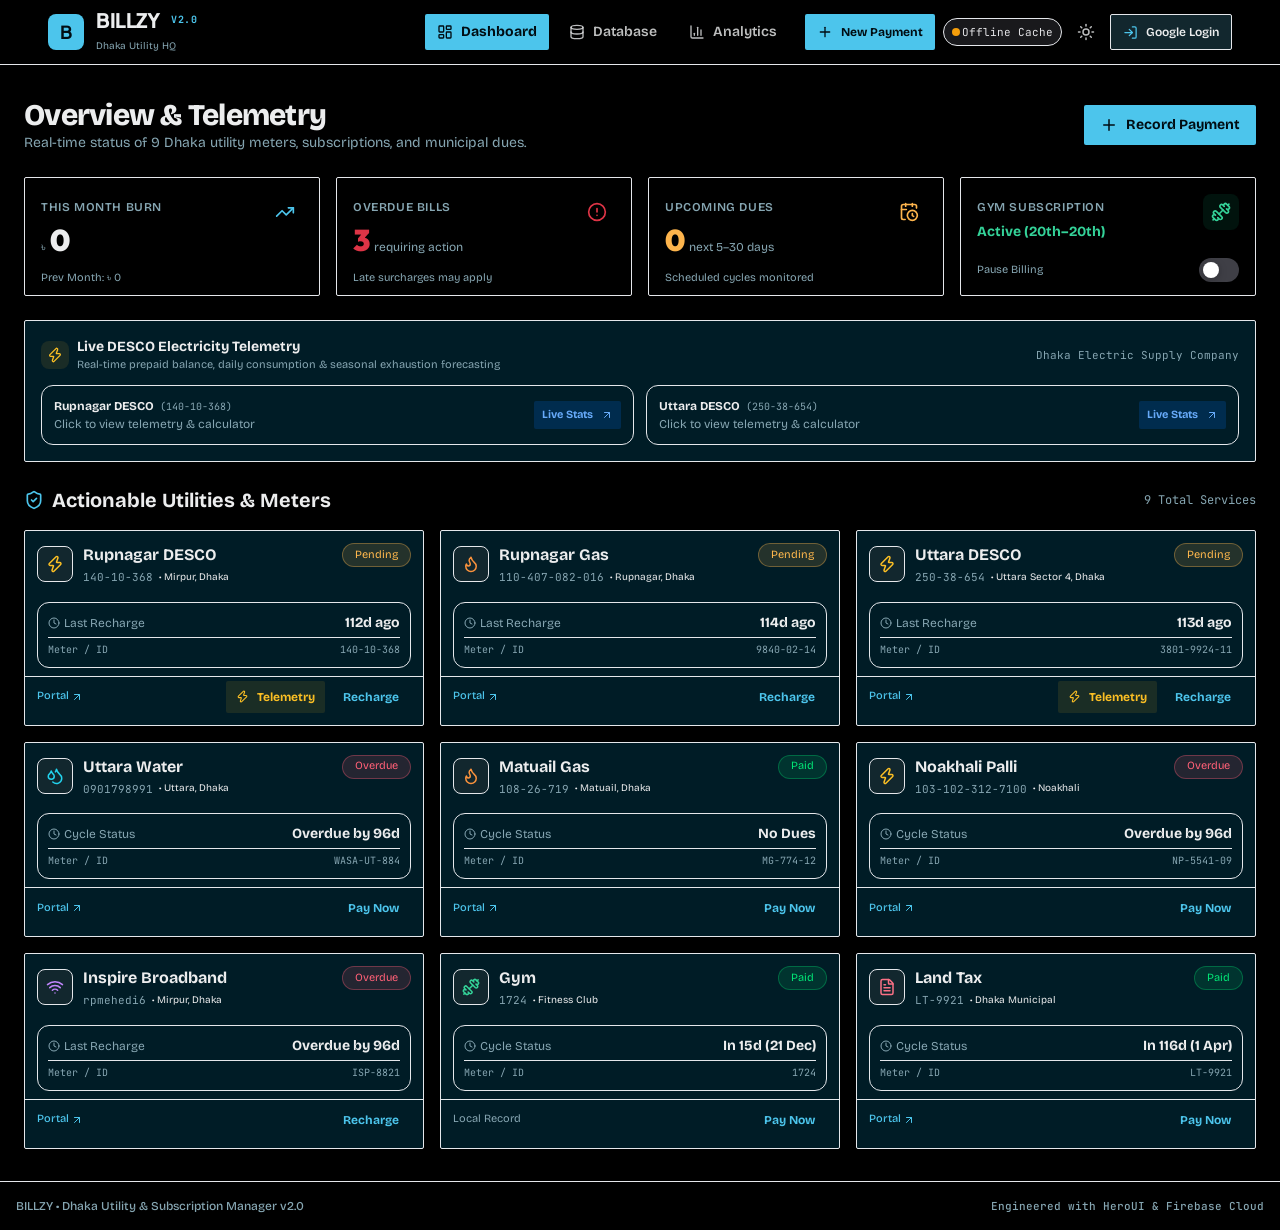
==== commit f5893886: "deploy: update Billzy with Phase 2 DESCO live telemetry and LT-A calculator" ====
--- a/billzy/index.html
+++ b/billzy/index.html
@@ -17,8 +17,8 @@
     href="https://fonts.googleapis.com/css2?family=Bricolage+Grotesque:opsz,wght@12..96,400;500;600;700;800&family=Inter:wght@400;500;600;700;800;900&family=JetBrains+Mono:wght@500;700;800&family=Outfit:wght@600;700;800;900&family=Plus+Jakarta+Sans:wght@700;800;900&family=Tiro+Bangla&display=swap"
     rel="stylesheet"
   />
-  <script type="module" crossorigin src="./assets/index-5xN2N7rS.js"></script>
-  <link rel="stylesheet" crossorigin href="./assets/index-nC8Q4c41.css">
+  <script type="module" crossorigin src="./assets/index-CHrWFHYi.js"></script>
+  <link rel="stylesheet" crossorigin href="./assets/index-C0hC5c5e.css">
 </head>
 <body class="min-h-screen bg-background text-foreground antialiased selection:bg-accent selection:text-accent-foreground">
   <div id="root"></div>
--- a/billzy/assets/index-C0hC5c5e.css
+++ b/billzy/assets/index-C0hC5c5e.css
@@ -0,0 +1 @@
+:root,.light,.default,[data-theme=light],[data-theme=default]{--accent: oklch(77.12% .1195 223.34);--accent-foreground: oklch(15% .0239 223.34);--background: oklch(97.02% .02 223.34);--border: oklch(90% .02 223.34);--danger: oklch(65.32% .2421 22.08);--danger-foreground: oklch(99.11% 0 0);--default: oklch(94% .02 223.34);--default-foreground: oklch(21.03% .0059 223.34);--field-background: oklch(100% .01 223.34);--field-border: transparent;--field-foreground: oklch(21.03% .02 223.34);--field-placeholder: oklch(55.17% .04 223.34);--focus: oklch(77.12% .1195 223.34);--foreground: oklch(21.03% .02 223.34);--muted: oklch(55.17% .04 223.34);--overlay: oklch(100% .006 223.34);--overlay-foreground: oklch(21.03% .02 223.34);--scrollbar: oklch(87.1% .02 223.34);--segment: oklch(100% .02 223.34);--segment-foreground: oklch(21.03% .02 223.34);--separator: oklch(92% .02 223.34);--success: oklch(73.29% .2012 147.15);--success-foreground: oklch(21.03% .0059 147.15);--surface: oklch(100% .01 223.34);--surface-foreground: oklch(21.03% .02 223.34);--surface-secondary: oklch(95.24% .016 223.34);--surface-secondary-foreground: oklch(21.03% .02 223.34);--surface-tertiary: oklch(93.73% .016 223.34);--surface-tertiary-foreground: oklch(21.03% .02 223.34);--warning: oklch(78.19% .1648 68.67);--warning-foreground: oklch(21.03% .0059 68.67);--radius: .125rem;--field-radius: .75rem;--font-bricolage-grotesque: "Bricolage Grotesque", system-ui, sans-serif;--font-sans: var(--font-bricolage-grotesque)}.dark,[data-theme=dark]{color-scheme:dark;--accent: oklch(77.12% .1195 223.34);--accent-foreground: oklch(15% .0239 223.34);--background: oklch(12% .02 223.34);--border: oklch(28% .02 223.34);--danger: oklch(59.4% .2046 20.97);--danger-foreground: oklch(99.11% 0 0);--default: oklch(27.4% .02 223.34);--default-foreground: oklch(99.11% 0 0);--field-background: oklch(21.03% .04 223.34);--field-border: transparent;--field-foreground: oklch(99.11% .02 223.34);--field-placeholder: oklch(70.5% .04 223.34);--focus: oklch(77.12% .1195 223.34);--foreground: oklch(99.11% .02 223.34);--muted: oklch(70.5% .04 223.34);--overlay: oklch(21.03% .04 223.34);--overlay-foreground: oklch(99.11% .02 223.34);--scrollbar: oklch(70.5% .02 223.34);--segment: oklch(39.64% .02 223.34);--segment-foreground: oklch(99.11% .02 223.34);--separator: oklch(25% .02 223.34);--success: oklch(73.29% .2012 147.15);--success-foreground: oklch(21.03% .0059 147.15);--surface: oklch(21.03% .04 223.34);--surface-foreground: oklch(99.11% .02 223.34);--surface-secondary: oklch(25.7% .03 223.34);--surface-secondary-foreground: oklch(99.11% .02 223.34);--surface-tertiary: oklch(27.21% .03 223.34);--surface-tertiary-foreground: oklch(99.11% .02 223.34);--warning: oklch(82.03% .1444 72.68);--warning-foreground: oklch(21.03% .0059 72.68)}*,:before,:after{--tw-border-spacing-x: 0;--tw-border-spacing-y: 0;--tw-translate-x: 0;--tw-translate-y: 0;--tw-rotate: 0;--tw-skew-x: 0;--tw-skew-y: 0;--tw-scale-x: 1;--tw-scale-y: 1;--tw-pan-x: ;--tw-pan-y: ;--tw-pinch-zoom: ;--tw-scroll-snap-strictness: proximity;--tw-gradient-from-position: ;--tw-gradient-via-position: ;--tw-gradient-to-position: ;--tw-ordinal: ;--tw-slashed-zero: ;--tw-numeric-figure: ;--tw-numeric-spacing: ;--tw-numeric-fraction: ;--tw-ring-inset: ;--tw-ring-offset-width: 0px;--tw-ring-offset-color: #fff;--tw-ring-color: rgb(59 130 246 / .5);--tw-ring-offset-shadow: 0 0 #0000;--tw-ring-shadow: 0 0 #0000;--tw-shadow: 0 0 #0000;--tw-shadow-colored: 0 0 #0000;--tw-blur: ;--tw-brightness: ;--tw-contrast: ;--tw-grayscale: ;--tw-hue-rotate: ;--tw-invert: ;--tw-saturate: ;--tw-sepia: ;--tw-drop-shadow: ;--tw-backdrop-blur: ;--tw-backdrop-brightness: ;--tw-backdrop-contrast: ;--tw-backdrop-grayscale: ;--tw-backdrop-hue-rotate: ;--tw-backdrop-invert: ;--tw-backdrop-opacity: ;--tw-backdrop-saturate: ;--tw-backdrop-sepia: ;--tw-contain-size: ;--tw-contain-layout: ;--tw-contain-paint: ;--tw-contain-style: }::backdrop{--tw-border-spacing-x: 0;--tw-border-spacing-y: 0;--tw-translate-x: 0;--tw-translate-y: 0;--tw-rotate: 0;--tw-skew-x: 0;--tw-skew-y: 0;--tw-scale-x: 1;--tw-scale-y: 1;--tw-pan-x: ;--tw-pan-y: ;--tw-pinch-zoom: ;--tw-scroll-snap-strictness: proximity;--tw-gradient-from-position: ;--tw-gradient-via-position: ;--tw-gradient-to-position: ;--tw-ordinal: ;--tw-slashed-zero: ;--tw-numeric-figure: ;--tw-numeric-spacing: ;--tw-numeric-fraction: ;--tw-ring-inset: ;--tw-ring-offset-width: 0px;--tw-ring-offset-color: #fff;--tw-ring-color: rgb(59 130 246 / .5);--tw-ring-offset-shadow: 0 0 #0000;--tw-ring-shadow: 0 0 #0000;--tw-shadow: 0 0 #0000;--tw-shadow-colored: 0 0 #0000;--tw-blur: ;--tw-brightness: ;--tw-contrast: ;--tw-grayscale: ;--tw-hue-rotate: ;--tw-invert: ;--tw-saturate: ;--tw-sepia: ;--tw-drop-shadow: ;--tw-backdrop-blur: ;--tw-backdrop-brightness: ;--tw-backdrop-contrast: ;--tw-backdrop-grayscale: ;--tw-backdrop-hue-rotate: ;--tw-backdrop-invert: ;--tw-backdrop-opacity: ;--tw-backdrop-saturate: ;--tw-backdrop-sepia: ;--tw-contain-size: ;--tw-contain-layout: ;--tw-contain-paint: ;--tw-contain-style: }*,:before,:after{box-sizing:border-box;border-width:0;border-style:solid;border-color:#e5e7eb}:before,:after{--tw-content: ""}html,:host{line-height:1.5;-webkit-text-size-adjust:100%;-moz-tab-size:4;-o-tab-size:4;tab-size:4;font-family:Bricolage Grotesque,system-ui,sans-serif;font-feature-settings:normal;font-variation-settings:normal;-webkit-tap-highlight-color:transparent}body{margin:0;line-height:inherit}hr{height:0;color:inherit;border-top-width:1px}abbr:where([title]){-webkit-text-decoration:underline dotted;text-decoration:underline dotted}h1,h2,h3,h4,h5,h6{font-size:inherit;font-weight:inherit}a{color:inherit;text-decoration:inherit}b,strong{font-weight:bolder}code,kbd,samp,pre{font-family:JetBrains Mono,monospace;font-feature-settings:normal;font-variation-settings:normal;font-size:1em}small{font-size:80%}sub,sup{font-size:75%;line-height:0;position:relative;vertical-align:baseline}sub{bottom:-.25em}sup{top:-.5em}table{text-indent:0;border-color:inherit;border-collapse:collapse}button,input,optgroup,select,textarea{font-family:inherit;font-feature-settings:inherit;font-variation-settings:inherit;font-size:100%;font-weight:inherit;line-height:inherit;letter-spacing:inherit;color:inherit;margin:0;padding:0}button,select{text-transform:none}button,input:where([type=button]),input:where([type=reset]),input:where([type=submit]){-webkit-appearance:button;background-color:transparent;background-image:none}:-moz-focusring{outline:auto}:-moz-ui-invalid{box-shadow:none}progress{vertical-align:baseline}::-webkit-inner-spin-button,::-webkit-outer-spin-button{height:auto}[type=search]{-webkit-appearance:textfield;outline-offset:-2px}::-webkit-search-decoration{-webkit-appearance:none}::-webkit-file-upload-button{-webkit-appearance:button;font:inherit}summary{display:list-item}blockquote,dl,dd,h1,h2,h3,h4,h5,h6,hr,figure,p,pre{margin:0}fieldset{margin:0;padding:0}legend{padding:0}ol,ul,menu{list-style:none;margin:0;padding:0}dialog{padding:0}textarea{resize:vertical}input::-moz-placeholder,textarea::-moz-placeholder{opacity:1;color:#9ca3af}input::placeholder,textarea::placeholder{opacity:1;color:#9ca3af}button,[role=button]{cursor:pointer}:disabled{cursor:default}img,svg,video,canvas,audio,iframe,embed,object{display:block;vertical-align:middle}img,video{max-width:100%;height:auto}[hidden]:where(:not([hidden=until-found])){display:none}:root,[data-theme]{color:hsl(var(--heroui-foreground));background-color:hsl(var(--heroui-background))}.sr-only{position:absolute;width:1px;height:1px;padding:0;margin:-1px;overflow:hidden;clip:rect(0,0,0,0);white-space:nowrap;border-width:0}.pointer-events-none{pointer-events:none}.pointer-events-auto{pointer-events:auto}.visible{visibility:visible}.invisible{visibility:hidden}.static{position:static}.fixed{position:fixed}.absolute{position:absolute}.relative{position:relative}.sticky{position:sticky}.inset-0{top:0;right:0;bottom:0;left:0}.inset-x-0{left:0;right:0}.inset-y-0{top:0;bottom:0}.bottom-0{bottom:0}.bottom-4{bottom:1rem}.bottom-6{bottom:1.5rem}.bottom-\[10\%\]{bottom:10%}.bottom-\[5\%\]{bottom:5%}.end-1{inset-inline-end:.25rem}.end-1\.5{inset-inline-end:.375rem}.end-3{inset-inline-end:.75rem}.end-auto{inset-inline-end:auto}.left-0{left:0}.left-1\/2{left:50%}.left-\[10\%\]{left:10%}.left-\[5\%\]{left:5%}.right-0{right:0}.right-2{right:.5rem}.right-4{right:1rem}.right-6{right:1.5rem}.right-\[10\%\]{right:10%}.right-\[5\%\]{right:5%}.start-0{inset-inline-start:0px}.start-1\.5{inset-inline-start:.375rem}.start-2{inset-inline-start:.5rem}.start-3{inset-inline-start:.75rem}.start-\[calc\(var\(--cursor-hit-x\)\*-1\)\]{inset-inline-start:calc(var(--cursor-hit-x) * -1)}.start-auto{inset-inline-start:auto}.top-0{top:0}.top-1{top:.25rem}.top-1\/2{top:50%}.top-2{top:.5rem}.top-\[10\%\]{top:10%}.top-\[5\%\]{top:5%}.top-\[calc\(100\%_\+_2px\)\]{top:calc(100% + 2px)}.top-\[var\(--navbar-height\)\]{top:var(--navbar-height)}.-z-30{z-index:-30}.z-0{z-index:0}.z-10{z-index:10}.z-20{z-index:20}.z-30{z-index:30}.z-40{z-index:40}.z-50{z-index:50}.z-\[1\]{z-index:1}.z-\[9999\]{z-index:9999}.order-1{order:1}.order-2{order:2}.order-3{order:3}.col-span-2{grid-column:span 2 / span 2}.-m-2{margin:-.5rem}.-m-2\.5{margin:-.625rem}.m-0{margin:0}.-mx-1{margin-left:-.25rem;margin-right:-.25rem}.-mx-2{margin-left:-.5rem;margin-right:-.5rem}.mx-0{margin-left:0;margin-right:0}.mx-1{margin-left:.25rem;margin-right:.25rem}.mx-\[calc\(\(theme\(spacing\.5\)-theme\(spacing\.1\)\)\/2\)\]{margin-left:.5rem;margin-right:.5rem}.mx-\[calc\(\(theme\(spacing\.6\)-theme\(spacing\.3\)\)\/2\)\]{margin-left:.375rem;margin-right:.375rem}.mx-\[calc\(\(theme\(spacing\.7\)-theme\(spacing\.5\)\)\/2\)\]{margin-left:.25rem;margin-right:.25rem}.mx-auto{margin-left:auto;margin-right:auto}.my-0{margin-top:0;margin-bottom:0}.my-1{margin-top:.25rem;margin-bottom:.25rem}.my-16{margin-top:4rem;margin-bottom:4rem}.my-\[calc\(\(theme\(spacing\.5\)-theme\(spacing\.1\)\)\/2\)\]{margin-top:.5rem;margin-bottom:.5rem}.my-\[calc\(\(theme\(spacing\.6\)-theme\(spacing\.3\)\)\/2\)\]{margin-top:.375rem;margin-bottom:.375rem}.my-\[calc\(\(theme\(spacing\.7\)-theme\(spacing\.5\)\)\/2\)\]{margin-top:.25rem;margin-bottom:.25rem}.my-auto{margin-top:auto;margin-bottom:auto}.-mr-2{margin-right:-.5rem}.-ms-2{margin-inline-start:-.5rem}.mb-1{margin-bottom:.25rem}.mb-1\.5{margin-bottom:.375rem}.mb-2{margin-bottom:.5rem}.mb-3{margin-bottom:.75rem}.mb-5{margin-bottom:1.25rem}.mb-px{margin-bottom:1px}.me-2{margin-inline-end:.5rem}.ml-1{margin-left:.25rem}.ml-2{margin-left:.5rem}.mr-1{margin-right:.25rem}.ms-2{margin-inline-start:.5rem}.mt-0\.5{margin-top:.125rem}.mt-1{margin-top:.25rem}.mt-2{margin-top:.5rem}.box-border{box-sizing:border-box}.box-content{box-sizing:content-box}.line-clamp-1{overflow:hidden;display:-webkit-box;-webkit-box-orient:vertical;-webkit-line-clamp:1}.block{display:block}.inline-block{display:inline-block}.flex{display:flex}.inline-flex{display:inline-flex}.table{display:table}.grid{display:grid}.inline-grid{display:inline-grid}.hidden{display:none}.\!h-auto{height:auto!important}.h-1{height:.25rem}.h-1\.5{height:.375rem}.h-10{height:2.5rem}.h-11{height:2.75rem}.h-12{height:3rem}.h-14{height:3.5rem}.h-16{height:4rem}.h-2{height:.5rem}.h-2\.5{height:.625rem}.h-3{height:.75rem}.h-3\.5{height:.875rem}.h-4{height:1rem}.h-40{height:10rem}.h-48{height:12rem}.h-5{height:1.25rem}.h-6{height:1.5rem}.h-7{height:1.75rem}.h-8{height:2rem}.h-9{height:2.25rem}.h-\[--visual-viewport-height\]{height:var(--visual-viewport-height)}.h-\[100dvh\]{height:100dvh}.h-\[2px\]{height:2px}.h-\[50\%\]{height:50%}.h-\[calc\(100dvh_-_var\(--navbar-height\)\)\]{height:calc(100dvh - var(--navbar-height))}.h-\[var\(--navbar-height\)\]{height:var(--navbar-height)}.h-\[var\(--picker-height\)\]{height:var(--picker-height)}.h-auto{height:auto}.h-divider{height:var(--heroui-divider-weight)}.h-fit{height:-moz-fit-content;height:fit-content}.h-full{height:100%}.h-px{height:1px}.h-screen{height:100vh}.max-h-\[20rem\]{max-height:20rem}.max-h-\[24rem\]{max-height:24rem}.max-h-\[28rem\]{max-height:28rem}.max-h-\[32rem\]{max-height:32rem}.max-h-\[36rem\]{max-height:36rem}.max-h-\[42rem\]{max-height:42rem}.max-h-\[48rem\]{max-height:48rem}.max-h-\[56rem\]{max-height:56rem}.max-h-\[64rem\]{max-height:64rem}.max-h-\[92vh\]{max-height:92vh}.max-h-\[calc\(100\%_-_8rem\)\]{max-height:calc(100% - 8rem)}.max-h-\[none\]{max-height:none}.max-h-full{max-height:100%}.min-h-10{min-height:2.5rem}.min-h-12{min-height:3rem}.min-h-14{min-height:3.5rem}.min-h-16{min-height:4rem}.min-h-3{min-height:.75rem}.min-h-3\.5{min-height:.875rem}.min-h-4{min-height:1rem}.min-h-5{min-height:1.25rem}.min-h-6{min-height:1.5rem}.min-h-7{min-height:1.75rem}.min-h-8{min-height:2rem}.min-h-\[100dvh\]{min-height:100dvh}.min-h-\[32px\]{min-height:32px}.min-h-screen{min-height:100vh}.w-1{width:.25rem}.w-1\.5{width:.375rem}.w-10{width:2.5rem}.w-12{width:3rem}.w-14{width:3.5rem}.w-2{width:.5rem}.w-2\.5{width:.625rem}.w-3{width:.75rem}.w-3\.5{width:.875rem}.w-4{width:1rem}.w-5{width:1.25rem}.w-6{width:1.5rem}.w-7{width:1.75rem}.w-8{width:2rem}.w-9{width:2.25rem}.w-\[80\%\]{width:80%}.w-\[calc\(100\%\+var\(--cursor-hit-x\)\*2\)\]{width:calc(100% + var(--cursor-hit-x) * 2)}.w-\[calc\(100\%_-_16px\)\]{width:calc(100% - 16px)}.w-\[calc\(100\%_-_theme\(spacing\.6\)\)\]{width:calc(100% - 1.5rem)}.w-\[calc\(var\(--visible-months\)_\*_var\(--calendar-width\)\)\]{width:calc(var(--visible-months) * var(--calendar-width))}.w-auto{width:auto}.w-divider{width:var(--heroui-divider-weight)}.w-fit{width:-moz-fit-content;width:fit-content}.w-full{width:100%}.w-max{width:-moz-max-content;width:max-content}.w-px{width:1px}.w-screen{width:100vw}.min-w-0{min-width:0px}.min-w-10{min-width:2.5rem}.min-w-12{min-width:3rem}.min-w-16{min-width:4rem}.min-w-20{min-width:5rem}.min-w-24{min-width:6rem}.min-w-3{min-width:.75rem}.min-w-3\.5{min-width:.875rem}.min-w-4{min-width:1rem}.min-w-40{min-width:10rem}.min-w-5{min-width:1.25rem}.min-w-6{min-width:1.5rem}.min-w-7{min-width:1.75rem}.min-w-8{min-width:2rem}.min-w-9{min-width:2.25rem}.min-w-\[200px\]{min-width:200px}.min-w-full{min-width:100%}.min-w-max{min-width:-moz-max-content;min-width:max-content}.min-w-min{min-width:-moz-min-content;min-width:min-content}.max-w-2xl{max-width:42rem}.max-w-3xl{max-width:48rem}.max-w-4xl{max-width:56rem}.max-w-5xl{max-width:64rem}.max-w-7xl{max-width:80rem}.max-w-\[1024px\]{max-width:1024px}.max-w-\[120px\]{max-width:120px}.max-w-\[1280px\]{max-width:1280px}.max-w-\[1536px\]{max-width:1536px}.max-w-\[180px\]{max-width:180px}.max-w-\[270px\]{max-width:270px}.max-w-\[640px\]{max-width:640px}.max-w-\[768px\]{max-width:768px}.max-w-\[90vw\]{max-width:90vw}.max-w-\[none\]{max-width:none}.max-w-fit{max-width:-moz-fit-content;max-width:fit-content}.max-w-full{max-width:100%}.max-w-lg{max-width:32rem}.max-w-md{max-width:28rem}.max-w-sm{max-width:24rem}.max-w-xl{max-width:36rem}.max-w-xs{max-width:20rem}.flex-1{flex:1 1 0%}.flex-auto{flex:1 1 auto}.flex-initial{flex:0 1 auto}.flex-none{flex:none}.flex-shrink-0,.shrink-0{flex-shrink:0}.flex-grow{flex-grow:1}.basis-0{flex-basis:0px}.table-auto{table-layout:auto}.table-fixed{table-layout:fixed}.border-collapse{border-collapse:collapse}.origin-center{transform-origin:center}.origin-left{transform-origin:left}.origin-right{transform-origin:right}.origin-top{transform-origin:top}.origin-top-left{transform-origin:top left}.-translate-x-1\/2{--tw-translate-x: -50%;transform:translate(var(--tw-translate-x),var(--tw-translate-y)) rotate(var(--tw-rotate)) skew(var(--tw-skew-x)) skewY(var(--tw-skew-y)) scaleX(var(--tw-scale-x)) scaleY(var(--tw-scale-y))}.-translate-y-1{--tw-translate-y: -.25rem;transform:translate(var(--tw-translate-x),var(--tw-translate-y)) rotate(var(--tw-rotate)) skew(var(--tw-skew-x)) skewY(var(--tw-skew-y)) scaleX(var(--tw-scale-x)) scaleY(var(--tw-scale-y))}.-translate-y-1\/2{--tw-translate-y: -50%;transform:translate(var(--tw-translate-x),var(--tw-translate-y)) rotate(var(--tw-rotate)) skew(var(--tw-skew-x)) skewY(var(--tw-skew-y)) scaleX(var(--tw-scale-x)) scaleY(var(--tw-scale-y))}.translate-x-1{--tw-translate-x: .25rem;transform:translate(var(--tw-translate-x),var(--tw-translate-y)) rotate(var(--tw-rotate)) skew(var(--tw-skew-x)) skewY(var(--tw-skew-y)) scaleX(var(--tw-scale-x)) scaleY(var(--tw-scale-y))}.translate-x-1\/2{--tw-translate-x: 50%;transform:translate(var(--tw-translate-x),var(--tw-translate-y)) rotate(var(--tw-rotate)) skew(var(--tw-skew-x)) skewY(var(--tw-skew-y)) scaleX(var(--tw-scale-x)) scaleY(var(--tw-scale-y))}.translate-y-1{--tw-translate-y: .25rem;transform:translate(var(--tw-translate-x),var(--tw-translate-y)) rotate(var(--tw-rotate)) skew(var(--tw-skew-x)) skewY(var(--tw-skew-y)) scaleX(var(--tw-scale-x)) scaleY(var(--tw-scale-y))}.translate-y-1\/2{--tw-translate-y: 50%;transform:translate(var(--tw-translate-x),var(--tw-translate-y)) rotate(var(--tw-rotate)) skew(var(--tw-skew-x)) skewY(var(--tw-skew-y)) scaleX(var(--tw-scale-x)) scaleY(var(--tw-scale-y))}.rotate-0{--tw-rotate: 0deg;transform:translate(var(--tw-translate-x),var(--tw-translate-y)) rotate(var(--tw-rotate)) skew(var(--tw-skew-x)) skewY(var(--tw-skew-y)) scaleX(var(--tw-scale-x)) scaleY(var(--tw-scale-y))}.rotate-180{--tw-rotate: 180deg;transform:translate(var(--tw-translate-x),var(--tw-translate-y)) rotate(var(--tw-rotate)) skew(var(--tw-skew-x)) skewY(var(--tw-skew-y)) scaleX(var(--tw-scale-x)) scaleY(var(--tw-scale-y))}.scale-0{--tw-scale-x: 0;--tw-scale-y: 0;transform:translate(var(--tw-translate-x),var(--tw-translate-y)) rotate(var(--tw-rotate)) skew(var(--tw-skew-x)) skewY(var(--tw-skew-y)) scaleX(var(--tw-scale-x)) scaleY(var(--tw-scale-y))}.scale-100{--tw-scale-x: 1;--tw-scale-y: 1;transform:translate(var(--tw-translate-x),var(--tw-translate-y)) rotate(var(--tw-rotate)) skew(var(--tw-skew-x)) skewY(var(--tw-skew-y)) scaleX(var(--tw-scale-x)) scaleY(var(--tw-scale-y))}.scale-105{--tw-scale-x: 1.05;--tw-scale-y: 1.05;transform:translate(var(--tw-translate-x),var(--tw-translate-y)) rotate(var(--tw-rotate)) skew(var(--tw-skew-x)) skewY(var(--tw-skew-y)) scaleX(var(--tw-scale-x)) scaleY(var(--tw-scale-y))}.scale-50{--tw-scale-x: .5;--tw-scale-y: .5;transform:translate(var(--tw-translate-x),var(--tw-translate-y)) rotate(var(--tw-rotate)) skew(var(--tw-skew-x)) skewY(var(--tw-skew-y)) scaleX(var(--tw-scale-x)) scaleY(var(--tw-scale-y))}.scale-90{--tw-scale-x: .9;--tw-scale-y: .9;transform:translate(var(--tw-translate-x),var(--tw-translate-y)) rotate(var(--tw-rotate)) skew(var(--tw-skew-x)) skewY(var(--tw-skew-y)) scaleX(var(--tw-scale-x)) scaleY(var(--tw-scale-y))}.transform{transform:translate(var(--tw-translate-x),var(--tw-translate-y)) rotate(var(--tw-rotate)) skew(var(--tw-skew-x)) skewY(var(--tw-skew-y)) scaleX(var(--tw-scale-x)) scaleY(var(--tw-scale-y))}@keyframes appearance-in{0%{opacity:0;transform:translateZ(0) scale(.95)}60%{opacity:.75;backface-visibility:hidden;webkit-font-smoothing:antialiased;transform:translateZ(0) scale(1.05)}to{opacity:1;transform:translateZ(0) scale(1)}}.animate-\[appearance-in_1s_infinite\]{animation:appearance-in 1s infinite}@keyframes drip-expand{0%{opacity:.2;transform:scale(0)}to{opacity:0;transform:scale(2)}}.animate-drip-expand{animation:drip-expand .42s linear}@keyframes indeterminate-bar{0%{transform:translate(-50%) scaleX(.2)}to{transform:translate(100%) scaleX(1)}}.animate-indeterminate-bar{animation:indeterminate-bar 1.5s cubic-bezier(.65,.815,.735,.395) infinite normal none running}.animate-none{animation:none}@keyframes pulse{50%{opacity:.5}}.animate-pulse{animation:pulse 2s cubic-bezier(.4,0,.6,1) infinite}@keyframes spin{to{transform:rotate(360deg)}}.animate-spin{animation:spin 1s linear infinite}.animate-spinner-ease-spin{animation:spinner-spin .8s ease infinite}@keyframes spinner-spin{0%{transform:rotate(0)}to{transform:rotate(360deg)}}.animate-spinner-linear-spin{animation:spinner-spin .8s linear infinite}.cursor-default{cursor:default}.cursor-grab{cursor:grab}.cursor-not-allowed{cursor:not-allowed}.cursor-pointer{cursor:pointer}.cursor-text{cursor:text}.touch-none{touch-action:none}.select-none{-webkit-user-select:none;-moz-user-select:none;user-select:none}.resize-none{resize:none}.resize{resize:both}.snap-y{scroll-snap-type:y var(--tw-scroll-snap-strictness)}.snap-mandatory{--tw-scroll-snap-strictness: mandatory}.snap-center{scroll-snap-align:center}.scroll-py-6{scroll-padding-top:1.5rem;scroll-padding-bottom:1.5rem}.list-none{list-style-type:none}.appearance-none{-webkit-appearance:none;-moz-appearance:none;appearance:none}.grid-cols-1{grid-template-columns:repeat(1,minmax(0,1fr))}.grid-cols-2{grid-template-columns:repeat(2,minmax(0,1fr))}.grid-cols-3{grid-template-columns:repeat(3,minmax(0,1fr))}.grid-cols-4{grid-template-columns:repeat(4,minmax(0,1fr))}.flex-row{flex-direction:row}.flex-row-reverse{flex-direction:row-reverse}.flex-col{flex-direction:column}.flex-col-reverse{flex-direction:column-reverse}.flex-wrap{flex-wrap:wrap}.flex-nowrap{flex-wrap:nowrap}.place-content-center{place-content:center}.place-items-center{place-items:center}.items-start{align-items:flex-start}.items-end{align-items:flex-end}.items-center{align-items:center}.items-baseline{align-items:baseline}.justify-start{justify-content:flex-start}.justify-end{justify-content:flex-end}.justify-center{justify-content:center}.justify-between{justify-content:space-between}.\!gap-0{gap:0px!important}.gap-0{gap:0px}.gap-0\.5{gap:.125rem}.gap-1{gap:.25rem}.gap-1\.5{gap:.375rem}.gap-2{gap:.5rem}.gap-2\.5{gap:.625rem}.gap-3{gap:.75rem}.gap-4{gap:1rem}.gap-5{gap:1.25rem}.gap-6{gap:1.5rem}.gap-x-0{-moz-column-gap:0px;column-gap:0px}.gap-x-0\.5{-moz-column-gap:.125rem;column-gap:.125rem}.gap-x-1{-moz-column-gap:.25rem;column-gap:.25rem}.gap-x-2{-moz-column-gap:.5rem;column-gap:.5rem}.gap-x-6{-moz-column-gap:1.5rem;column-gap:1.5rem}.gap-y-1\.5{row-gap:.375rem}.gap-y-2{row-gap:.5rem}.space-x-0\.5>:not([hidden])~:not([hidden]){--tw-space-x-reverse: 0;margin-right:calc(.125rem * var(--tw-space-x-reverse));margin-left:calc(.125rem * calc(1 - var(--tw-space-x-reverse)))}.space-y-0\.5>:not([hidden])~:not([hidden]){--tw-space-y-reverse: 0;margin-top:calc(.125rem * calc(1 - var(--tw-space-y-reverse)));margin-bottom:calc(.125rem * var(--tw-space-y-reverse))}.space-y-1\.5>:not([hidden])~:not([hidden]){--tw-space-y-reverse: 0;margin-top:calc(.375rem * calc(1 - var(--tw-space-y-reverse)));margin-bottom:calc(.375rem * var(--tw-space-y-reverse))}.space-y-2>:not([hidden])~:not([hidden]){--tw-space-y-reverse: 0;margin-top:calc(.5rem * calc(1 - var(--tw-space-y-reverse)));margin-bottom:calc(.5rem * var(--tw-space-y-reverse))}.space-y-3>:not([hidden])~:not([hidden]){--tw-space-y-reverse: 0;margin-top:calc(.75rem * calc(1 - var(--tw-space-y-reverse)));margin-bottom:calc(.75rem * var(--tw-space-y-reverse))}.space-y-4>:not([hidden])~:not([hidden]){--tw-space-y-reverse: 0;margin-top:calc(1rem * calc(1 - var(--tw-space-y-reverse)));margin-bottom:calc(1rem * var(--tw-space-y-reverse))}.space-y-6>:not([hidden])~:not([hidden]){--tw-space-y-reverse: 0;margin-top:calc(1.5rem * calc(1 - var(--tw-space-y-reverse)));margin-bottom:calc(1.5rem * var(--tw-space-y-reverse))}.divide-y>:not([hidden])~:not([hidden]){--tw-divide-y-reverse: 0;border-top-width:calc(1px * calc(1 - var(--tw-divide-y-reverse)));border-bottom-width:calc(1px * var(--tw-divide-y-reverse))}.self-center{align-self:center}.overflow-auto{overflow:auto}.overflow-hidden{overflow:hidden}.overflow-clip{overflow:clip}.overflow-visible{overflow:visible}.overflow-x-auto{overflow-x:auto}.overflow-y-auto{overflow-y:auto}.overflow-x-hidden{overflow-x:hidden}.overflow-y-hidden{overflow-y:hidden}.overflow-x-scroll{overflow-x:scroll}.overflow-y-scroll{overflow-y:scroll}.truncate{overflow:hidden;text-overflow:ellipsis;white-space:nowrap}.text-ellipsis{text-overflow:ellipsis}.whitespace-normal{white-space:normal}.whitespace-nowrap{white-space:nowrap}.break-words{overflow-wrap:break-word}.\!rounded-none{border-radius:0!important}.rounded{border-radius:var(--radius, .125rem)}.rounded-\[calc\(theme\(borderRadius\.large\)\/1\.5\)\]{border-radius:calc(var(--heroui-radius-large) / 1.5)}.rounded-\[calc\(theme\(borderRadius\.medium\)\*0\.5\)\]{border-radius:calc(var(--heroui-radius-medium) * .5)}.rounded-\[calc\(theme\(borderRadius\.medium\)\*0\.6\)\]{border-radius:calc(var(--heroui-radius-medium) * .6)}.rounded-\[calc\(theme\(borderRadius\.medium\)\*0\.7\)\]{border-radius:calc(var(--heroui-radius-medium) * .7)}.rounded-\[calc\(theme\(borderRadius\.medium\)\/2\)\]{border-radius:calc(var(--heroui-radius-medium) / 2)}.rounded-\[calc\(theme\(borderRadius\.small\)\/2\)\]{border-radius:calc(var(--heroui-radius-small) / 2)}.rounded-\[var\(--field-radius\)\]{border-radius:var(--field-radius)}.rounded-\[var\(--radius\)\]{border-radius:var(--radius)}.rounded-full{border-radius:9999px}.rounded-large{border-radius:var(--heroui-radius-large)}.rounded-lg{border-radius:.5rem}.rounded-md{border-radius:.375rem}.rounded-medium{border-radius:var(--heroui-radius-medium)}.rounded-none{border-radius:0}.rounded-sm{border-radius:.125rem}.rounded-small{border-radius:var(--heroui-radius-small)}.rounded-xl{border-radius:.75rem}.\!rounded-e-none{border-start-end-radius:0px!important;border-end-end-radius:0px!important}.\!rounded-s-none{border-start-start-radius:0px!important;border-end-start-radius:0px!important}.rounded-b-large{border-bottom-right-radius:var(--heroui-radius-large);border-bottom-left-radius:var(--heroui-radius-large)}.rounded-b-medium{border-bottom-right-radius:var(--heroui-radius-medium);border-bottom-left-radius:var(--heroui-radius-medium)}.rounded-b-none{border-bottom-right-radius:0;border-bottom-left-radius:0}.rounded-b-small{border-bottom-right-radius:var(--heroui-radius-small);border-bottom-left-radius:var(--heroui-radius-small)}.rounded-l-none{border-top-left-radius:0;border-bottom-left-radius:0}.rounded-r-none{border-top-right-radius:0;border-bottom-right-radius:0}.rounded-t-2xl{border-top-left-radius:1rem;border-top-right-radius:1rem}.rounded-t-large{border-top-left-radius:var(--heroui-radius-large);border-top-right-radius:var(--heroui-radius-large)}.rounded-t-medium{border-top-left-radius:var(--heroui-radius-medium);border-top-right-radius:var(--heroui-radius-medium)}.rounded-t-none{border-top-left-radius:0;border-top-right-radius:0}.rounded-t-small{border-top-left-radius:var(--heroui-radius-small);border-top-right-radius:var(--heroui-radius-small)}.border{border-width:1px}.border-0{border-width:0px}.border-1{border-width:1px}.border-2{border-width:2px}.border-3{border-width:3px}.border-medium{border-width:var(--heroui-border-width-medium)}.border-small{border-width:var(--heroui-border-width-small)}.border-x-\[calc\(theme\(spacing\.5\)\/2\)\]{border-left-width:.625rem;border-right-width:.625rem}.border-x-\[calc\(theme\(spacing\.6\)\/2\)\]{border-left-width:.75rem;border-right-width:.75rem}.border-x-\[calc\(theme\(spacing\.7\)\/2\)\]{border-left-width:.875rem;border-right-width:.875rem}.border-y-\[calc\(theme\(spacing\.5\)\/2\)\]{border-top-width:.625rem;border-bottom-width:.625rem}.border-y-\[calc\(theme\(spacing\.6\)\/2\)\]{border-top-width:.75rem;border-bottom-width:.75rem}.border-y-\[calc\(theme\(spacing\.7\)\/2\)\]{border-top-width:.875rem;border-bottom-width:.875rem}.border-b{border-bottom-width:1px}.border-b-medium{border-bottom-width:var(--heroui-border-width-medium)}.border-t{border-top-width:1px}.border-solid{border-style:solid}.border-dotted{border-style:dotted}.\!border-none{border-style:none!important}.border-none{border-style:none}.\!border-danger{border-color:var(--danger)!important}.border-background{--tw-border-opacity: 1;border-color:hsl(var(--heroui-background) / var(--heroui-background-opacity, var(--tw-border-opacity)))}.border-danger{border-color:var(--danger)}.border-danger-100{--tw-border-opacity: 1;border-color:hsl(var(--heroui-danger-100) / var(--heroui-danger-100-opacity, var(--tw-border-opacity)))}.border-danger-200{--tw-border-opacity: 1;border-color:hsl(var(--heroui-danger-200) / var(--heroui-danger-200-opacity, var(--tw-border-opacity)))}.border-default{--tw-border-opacity: 1;border-color:hsl(var(--heroui-default) / var(--heroui-default-opacity, var(--tw-border-opacity)))}.border-default-200{--tw-border-opacity: 1;border-color:hsl(var(--heroui-default-200) / var(--heroui-default-200-opacity, var(--tw-border-opacity)))}.border-default-300{--tw-border-opacity: 1;border-color:hsl(var(--heroui-default-300) / var(--heroui-default-300-opacity, var(--tw-border-opacity)))}.border-divider{--tw-border-opacity: 1;border-color:hsl(var(--heroui-divider) / var(--heroui-divider-opacity, var(--tw-border-opacity)))}.border-foreground{--tw-border-opacity: 1;border-color:hsl(var(--heroui-foreground) / var(--heroui-foreground-opacity, var(--tw-border-opacity)))}.border-primary{--tw-border-opacity: 1;border-color:hsl(var(--heroui-primary) / var(--heroui-primary-opacity, var(--tw-border-opacity)))}.border-primary-100{--tw-border-opacity: 1;border-color:hsl(var(--heroui-primary-100) / var(--heroui-primary-100-opacity, var(--tw-border-opacity)))}.border-primary-200{--tw-border-opacity: 1;border-color:hsl(var(--heroui-primary-200) / var(--heroui-primary-200-opacity, var(--tw-border-opacity)))}.border-secondary{--tw-border-opacity: 1;border-color:hsl(var(--heroui-secondary) / var(--heroui-secondary-opacity, var(--tw-border-opacity)))}.border-secondary-100{--tw-border-opacity: 1;border-color:hsl(var(--heroui-secondary-100) / var(--heroui-secondary-100-opacity, var(--tw-border-opacity)))}.border-secondary-200{--tw-border-opacity: 1;border-color:hsl(var(--heroui-secondary-200) / var(--heroui-secondary-200-opacity, var(--tw-border-opacity)))}.border-success{border-color:var(--success)}.border-success-100{--tw-border-opacity: 1;border-color:hsl(var(--heroui-success-100) / var(--heroui-success-100-opacity, var(--tw-border-opacity)))}.border-success-200{--tw-border-opacity: 1;border-color:hsl(var(--heroui-success-200) / var(--heroui-success-200-opacity, var(--tw-border-opacity)))}.border-success-300{--tw-border-opacity: 1;border-color:hsl(var(--heroui-success-300) / var(--heroui-success-300-opacity, var(--tw-border-opacity)))}.border-surface{border-color:var(--surface)}.border-transparent{border-color:transparent}.border-warning{border-color:var(--warning)}.border-warning-100{--tw-border-opacity: 1;border-color:hsl(var(--heroui-warning-100) / var(--heroui-warning-100-opacity, var(--tw-border-opacity)))}.border-warning-200{--tw-border-opacity: 1;border-color:hsl(var(--heroui-warning-200) / var(--heroui-warning-200-opacity, var(--tw-border-opacity)))}.border-warning-300{--tw-border-opacity: 1;border-color:hsl(var(--heroui-warning-300) / var(--heroui-warning-300-opacity, var(--tw-border-opacity)))}.border-x-transparent{border-left-color:transparent;border-right-color:transparent}.border-y-transparent{border-top-color:transparent;border-bottom-color:transparent}.border-b-current{border-bottom-color:currentColor}.border-b-danger{border-bottom-color:var(--danger)}.border-b-default{--tw-border-opacity: 1;border-bottom-color:hsl(var(--heroui-default) / var(--heroui-default-opacity, var(--tw-border-opacity)))}.border-b-foreground{--tw-border-opacity: 1;border-bottom-color:hsl(var(--heroui-foreground) / var(--heroui-foreground-opacity, var(--tw-border-opacity)))}.border-b-primary{--tw-border-opacity: 1;border-bottom-color:hsl(var(--heroui-primary) / var(--heroui-primary-opacity, var(--tw-border-opacity)))}.border-b-secondary{--tw-border-opacity: 1;border-bottom-color:hsl(var(--heroui-secondary) / var(--heroui-secondary-opacity, var(--tw-border-opacity)))}.border-b-success{border-bottom-color:var(--success)}.border-b-warning{border-bottom-color:var(--warning)}.border-b-white{--tw-border-opacity: 1;border-bottom-color:rgb(255 255 255 / var(--tw-border-opacity, 1))}.border-l-transparent{border-left-color:transparent}.border-r-transparent{border-right-color:transparent}.border-s-danger{border-inline-start-color:var(--danger)}.border-s-foreground{--tw-border-opacity: 1;border-inline-start-color:hsl(var(--heroui-foreground) / var(--heroui-foreground-opacity, var(--tw-border-opacity)))}.border-s-primary{--tw-border-opacity: 1;border-inline-start-color:hsl(var(--heroui-primary) / var(--heroui-primary-opacity, var(--tw-border-opacity)))}.border-s-secondary{--tw-border-opacity: 1;border-inline-start-color:hsl(var(--heroui-secondary) / var(--heroui-secondary-opacity, var(--tw-border-opacity)))}.border-s-success{border-inline-start-color:var(--success)}.border-s-warning{border-inline-start-color:var(--warning)}.border-t-transparent{border-top-color:transparent}.\!bg-danger-50{--tw-bg-opacity: 1 !important;background-color:hsl(var(--heroui-danger-50) / var(--heroui-danger-50-opacity, var(--tw-bg-opacity)))!important}.\!bg-transparent{background-color:transparent!important}.bg-accent{background-color:var(--accent)}.bg-amber-400\/10{background-color:#fbbf241a}.bg-amber-500{--tw-bg-opacity: 1;background-color:rgb(245 158 11 / var(--tw-bg-opacity, 1))}.bg-background{--tw-bg-opacity: 1;background-color:hsl(var(--heroui-background) / var(--heroui-background-opacity, var(--tw-bg-opacity)))}.bg-background\/10{background-color:hsl(var(--heroui-background) / .1)}.bg-background\/70{background-color:hsl(var(--heroui-background) / .7)}.bg-background\/80{background-color:hsl(var(--heroui-background) / .8)}.bg-content1{--tw-bg-opacity: 1;background-color:hsl(var(--heroui-content1) / var(--heroui-content1-opacity, var(--tw-bg-opacity)))}.bg-content3{--tw-bg-opacity: 1;background-color:hsl(var(--heroui-content3) / var(--heroui-content3-opacity, var(--tw-bg-opacity)))}.bg-current{background-color:currentColor}.bg-danger{background-color:var(--danger)}.bg-danger-100{--tw-bg-opacity: 1;background-color:hsl(var(--heroui-danger-100) / var(--heroui-danger-100-opacity, var(--tw-bg-opacity)))}.bg-danger-50{--tw-bg-opacity: 1;background-color:hsl(var(--heroui-danger-50) / var(--heroui-danger-50-opacity, var(--tw-bg-opacity)))}.bg-default{--tw-bg-opacity: 1;background-color:hsl(var(--heroui-default) / var(--heroui-default-opacity, var(--tw-bg-opacity)))}.bg-default-100{--tw-bg-opacity: 1;background-color:hsl(var(--heroui-default-100) / var(--heroui-default-100-opacity, var(--tw-bg-opacity)))}.bg-default-200{--tw-bg-opacity: 1;background-color:hsl(var(--heroui-default-200) / var(--heroui-default-200-opacity, var(--tw-bg-opacity)))}.bg-default-300\/50{background-color:hsl(var(--heroui-default-300) / .5)}.bg-default-400{--tw-bg-opacity: 1;background-color:hsl(var(--heroui-default-400) / var(--heroui-default-400-opacity, var(--tw-bg-opacity)))}.bg-default-50{--tw-bg-opacity: 1;background-color:hsl(var(--heroui-default-50) / var(--heroui-default-50-opacity, var(--tw-bg-opacity)))}.bg-default-500{--tw-bg-opacity: 1;background-color:hsl(var(--heroui-default-500) / var(--heroui-default-500-opacity, var(--tw-bg-opacity)))}.bg-default-800{--tw-bg-opacity: 1;background-color:hsl(var(--heroui-default-800) / var(--heroui-default-800-opacity, var(--tw-bg-opacity)))}.bg-default\/40{background-color:hsl(var(--heroui-default) / .4)}.bg-divider{--tw-bg-opacity: 1;background-color:hsl(var(--heroui-divider) / var(--heroui-divider-opacity, var(--tw-bg-opacity)))}.bg-emerald-500{--tw-bg-opacity: 1;background-color:rgb(16 185 129 / var(--tw-bg-opacity, 1))}.bg-emerald-500\/10{background-color:#10b9811a}.bg-foreground{--tw-bg-opacity: 1;background-color:hsl(var(--heroui-foreground) / var(--heroui-foreground-opacity, var(--tw-bg-opacity)))}.bg-foreground\/10{background-color:hsl(var(--heroui-foreground) / .1)}.bg-primary{--tw-bg-opacity: 1;background-color:hsl(var(--heroui-primary) / var(--heroui-primary-opacity, var(--tw-bg-opacity)))}.bg-primary-100{--tw-bg-opacity: 1;background-color:hsl(var(--heroui-primary-100) / var(--heroui-primary-100-opacity, var(--tw-bg-opacity)))}.bg-primary-50{--tw-bg-opacity: 1;background-color:hsl(var(--heroui-primary-50) / var(--heroui-primary-50-opacity, var(--tw-bg-opacity)))}.bg-primary\/20{background-color:hsl(var(--heroui-primary) / .2)}.bg-secondary{--tw-bg-opacity: 1;background-color:hsl(var(--heroui-secondary) / var(--heroui-secondary-opacity, var(--tw-bg-opacity)))}.bg-secondary-100{--tw-bg-opacity: 1;background-color:hsl(var(--heroui-secondary-100) / var(--heroui-secondary-100-opacity, var(--tw-bg-opacity)))}.bg-secondary-50{--tw-bg-opacity: 1;background-color:hsl(var(--heroui-secondary-50) / var(--heroui-secondary-50-opacity, var(--tw-bg-opacity)))}.bg-secondary\/20{background-color:hsl(var(--heroui-secondary) / .2)}.bg-success{background-color:var(--success)}.bg-success-100{--tw-bg-opacity: 1;background-color:hsl(var(--heroui-success-100) / var(--heroui-success-100-opacity, var(--tw-bg-opacity)))}.bg-success-50{--tw-bg-opacity: 1;background-color:hsl(var(--heroui-success-50) / var(--heroui-success-50-opacity, var(--tw-bg-opacity)))}.bg-surface{background-color:var(--surface)}.bg-surface-secondary{background-color:var(--surface-secondary)}.bg-transparent{background-color:transparent}.bg-warning{background-color:var(--warning)}.bg-warning-100{--tw-bg-opacity: 1;background-color:hsl(var(--heroui-warning-100) / var(--heroui-warning-100-opacity, var(--tw-bg-opacity)))}.bg-warning-50{--tw-bg-opacity: 1;background-color:hsl(var(--heroui-warning-50) / var(--heroui-warning-50-opacity, var(--tw-bg-opacity)))}.bg-white{--tw-bg-opacity: 1;background-color:rgb(255 255 255 / var(--tw-bg-opacity, 1))}.bg-gradient-to-br{background-image:linear-gradient(to bottom right,var(--tw-gradient-stops))}.bg-stripe-gradient-danger{background-image:linear-gradient(45deg,hsl(var(--heroui-danger-200)) 25%,hsl(var(--heroui-danger)) 25%,hsl(var(--heroui-danger)) 50%,hsl(var(--heroui-danger-200)) 50%,hsl(var(--heroui-danger-200)) 75%,hsl(var(--heroui-danger)) 75%,hsl(var(--heroui-danger)))}.bg-stripe-gradient-default{background-image:linear-gradient(45deg,hsl(var(--heroui-default-200)) 25%,hsl(var(--heroui-default-400)) 25%,hsl(var(--heroui-default-400)) 50%,hsl(var(--heroui-default-200)) 50%,hsl(var(--heroui-default-200)) 75%,hsl(var(--heroui-default-400)) 75%,hsl(var(--heroui-default-400)))}.bg-stripe-gradient-primary{background-image:linear-gradient(45deg,hsl(var(--heroui-primary-200)) 25%,hsl(var(--heroui-primary)) 25%,hsl(var(--heroui-primary)) 50%,hsl(var(--heroui-primary-200)) 50%,hsl(var(--heroui-primary-200)) 75%,hsl(var(--heroui-primary)) 75%,hsl(var(--heroui-primary)))}.bg-stripe-gradient-secondary{background-image:linear-gradient(45deg,hsl(var(--heroui-secondary-200)) 25%,hsl(var(--heroui-secondary)) 25%,hsl(var(--heroui-secondary)) 50%,hsl(var(--heroui-secondary-200)) 50%,hsl(var(--heroui-secondary-200)) 75%,hsl(var(--heroui-secondary)) 75%,hsl(var(--heroui-secondary)))}.bg-stripe-gradient-success{background-image:linear-gradient(45deg,hsl(var(--heroui-success-200)) 25%,hsl(var(--heroui-success)) 25%,hsl(var(--heroui-success)) 50%,hsl(var(--heroui-success-200)) 50%,hsl(var(--heroui-success-200)) 75%,hsl(var(--heroui-success)) 75%,hsl(var(--heroui-success)))}.bg-stripe-gradient-warning{background-image:linear-gradient(45deg,hsl(var(--heroui-warning-200)) 25%,hsl(var(--heroui-warning)) 25%,hsl(var(--heroui-warning)) 50%,hsl(var(--heroui-warning-200)) 50%,hsl(var(--heroui-warning-200)) 75%,hsl(var(--heroui-warning)) 75%,hsl(var(--heroui-warning)))}.via-surface{--tw-gradient-to: rgb(255 255 255 / 0) var(--tw-gradient-to-position);--tw-gradient-stops: var(--tw-gradient-from), var(--surface) var(--tw-gradient-via-position), var(--tw-gradient-to)}.bg-stripe-size{background-size:1.25rem 1.25rem}.bg-clip-text{-webkit-background-clip:text;background-clip:text}.fill-current{fill:currentColor}.stroke-current{stroke:currentColor}.stroke-default-300\/50{stroke:hsl(var(--heroui-default-300) / .5)}.object-cover{-o-object-fit:cover;object-fit:cover}.p-0{padding:0}.p-1{padding:.25rem}.p-1\.5{padding:.375rem}.p-2{padding:.5rem}.p-2\.5{padding:.625rem}.p-3{padding:.75rem}.p-3\.5{padding:.875rem}.p-4{padding:1rem}.p-6{padding:1.5rem}.p-8{padding:2rem}.\!px-1{padding-left:.25rem!important;padding-right:.25rem!important}.px-0{padding-left:0;padding-right:0}.px-0\.5{padding-left:.125rem;padding-right:.125rem}.px-1{padding-left:.25rem;padding-right:.25rem}.px-1\.5{padding-left:.375rem;padding-right:.375rem}.px-2{padding-left:.5rem;padding-right:.5rem}.px-2\.5{padding-left:.625rem;padding-right:.625rem}.px-3{padding-left:.75rem;padding-right:.75rem}.px-4{padding-left:1rem;padding-right:1rem}.px-5{padding-left:1.25rem;padding-right:1.25rem}.px-6{padding-left:1.5rem;padding-right:1.5rem}.py-0{padding-top:0;padding-bottom:0}.py-0\.5{padding-top:.125rem;padding-bottom:.125rem}.py-1{padding-top:.25rem;padding-bottom:.25rem}.py-1\.5{padding-top:.375rem;padding-bottom:.375rem}.py-12{padding-top:3rem;padding-bottom:3rem}.py-16{padding-top:4rem;padding-bottom:4rem}.py-2{padding-top:.5rem;padding-bottom:.5rem}.py-2\.5{padding-top:.625rem;padding-bottom:.625rem}.py-3{padding-top:.75rem;padding-bottom:.75rem}.py-3\.5{padding-top:.875rem;padding-bottom:.875rem}.py-4{padding-top:1rem;padding-bottom:1rem}.\!pb-0{padding-bottom:0!important}.pb-0{padding-bottom:0}.pb-0\.5{padding-bottom:.125rem}.pb-1{padding-bottom:.25rem}.pb-1\.5{padding-bottom:.375rem}.pb-2{padding-bottom:.5rem}.pb-4{padding-bottom:1rem}.pe-2{padding-inline-end:.5rem}.pe-6{padding-inline-end:1.5rem}.pl-0\.5{padding-left:.125rem}.pl-1{padding-left:.25rem}.pl-\[1px\]{padding-left:1px}.pr-0\.5{padding-right:.125rem}.pr-1{padding-right:.25rem}.ps-2{padding-inline-start:.5rem}.pt-0{padding-top:0}.pt-1{padding-top:.25rem}.pt-1\.5{padding-top:.375rem}.pt-2{padding-top:.5rem}.text-left{text-align:left}.text-center{text-align:center}.text-right{text-align:right}.text-start{text-align:start}.text-end{text-align:end}.align-middle{vertical-align:middle}.font-mono{font-family:JetBrains Mono,monospace}.font-sans{font-family:Bricolage Grotesque,system-ui,sans-serif}.text-2xl{font-size:1.5rem;line-height:2rem}.text-3xl{font-size:1.875rem;line-height:2.25rem}.text-\[0\.55rem\]{font-size:.55rem}.text-\[0\.5rem\]{font-size:.5rem}.text-\[0\.6rem\]{font-size:.6rem}.text-\[100\%\]{font-size:100%}.text-\[10px\]{font-size:10px}.text-\[11px\]{font-size:11px}.text-\[9px\]{font-size:9px}.text-base{font-size:1rem;line-height:1.5rem}.text-large{font-size:var(--heroui-font-size-large);line-height:var(--heroui-line-height-large)}.text-lg{font-size:1.125rem;line-height:1.75rem}.text-medium{font-size:var(--heroui-font-size-medium);line-height:var(--heroui-line-height-medium)}.text-sm{font-size:.875rem;line-height:1.25rem}.text-small{font-size:var(--heroui-font-size-small);line-height:var(--heroui-line-height-small)}.text-tiny{font-size:var(--heroui-font-size-tiny);line-height:var(--heroui-line-height-tiny)}.text-xl{font-size:1.25rem;line-height:1.75rem}.text-xs{font-size:.75rem;line-height:1rem}.font-black{font-weight:900}.font-bold{font-weight:700}.font-extrabold{font-weight:800}.font-extralight{font-weight:200}.font-medium{font-weight:500}.font-normal{font-weight:400}.font-semibold{font-weight:600}.uppercase{text-transform:uppercase}.capitalize{text-transform:capitalize}.italic{font-style:italic}.tabular-nums{--tw-numeric-spacing: tabular-nums;font-variant-numeric:var(--tw-ordinal) var(--tw-slashed-zero) var(--tw-numeric-figure) var(--tw-numeric-spacing) var(--tw-numeric-fraction)}.leading-5{line-height:1.25rem}.leading-\[1\.15\]{line-height:1.15}.leading-\[32px\]{line-height:32px}.leading-none{line-height:1}.leading-relaxed{line-height:1.625}.leading-snug{line-height:1.375}.leading-tight{line-height:1.25}.tracking-tight{letter-spacing:-.025em}.tracking-wider{letter-spacing:.05em}.\!text-danger{color:var(--danger)!important}.text-accent{color:var(--accent)}.text-accent-foreground{color:var(--accent-foreground)}.text-amber-400{--tw-text-opacity: 1;color:rgb(251 191 36 / var(--tw-text-opacity, 1))}.text-amber-500{--tw-text-opacity: 1;color:rgb(245 158 11 / var(--tw-text-opacity, 1))}.text-background{--tw-text-opacity: 1;color:hsl(var(--heroui-background) / var(--heroui-background-opacity, var(--tw-text-opacity)))}.text-black{--tw-text-opacity: 1;color:rgb(0 0 0 / var(--tw-text-opacity, 1))}.text-current{color:currentColor}.text-cyan-400{--tw-text-opacity: 1;color:rgb(34 211 238 / var(--tw-text-opacity, 1))}.text-danger{color:var(--danger)}.text-danger-300{--tw-text-opacity: 1;color:hsl(var(--heroui-danger-300) / var(--heroui-danger-300-opacity, var(--tw-text-opacity)))}.text-danger-500{--tw-text-opacity: 1;color:hsl(var(--heroui-danger-500) / var(--heroui-danger-500-opacity, var(--tw-text-opacity)))}.text-danger-600{--tw-text-opacity: 1;color:hsl(var(--heroui-danger-600) / var(--heroui-danger-600-opacity, var(--tw-text-opacity)))}.text-danger-foreground{color:var(--danger-foreground)}.text-default-400{--tw-text-opacity: 1;color:hsl(var(--heroui-default-400) / var(--heroui-default-400-opacity, var(--tw-text-opacity)))}.text-default-500{--tw-text-opacity: 1;color:hsl(var(--heroui-default-500) / var(--heroui-default-500-opacity, var(--tw-text-opacity)))}.text-default-600{--tw-text-opacity: 1;color:hsl(var(--heroui-default-600) / var(--heroui-default-600-opacity, var(--tw-text-opacity)))}.text-default-700{--tw-text-opacity: 1;color:hsl(var(--heroui-default-700) / var(--heroui-default-700-opacity, var(--tw-text-opacity)))}.text-default-foreground{--tw-text-opacity: 1;color:hsl(var(--heroui-default-foreground) / var(--heroui-default-foreground-opacity, var(--tw-text-opacity)))}.text-emerald-400{--tw-text-opacity: 1;color:rgb(52 211 153 / var(--tw-text-opacity, 1))}.text-emerald-500{--tw-text-opacity: 1;color:rgb(16 185 129 / var(--tw-text-opacity, 1))}.text-foreground{--tw-text-opacity: 1;color:hsl(var(--heroui-foreground) / var(--heroui-foreground-opacity, var(--tw-text-opacity)))}.text-foreground-400{--tw-text-opacity: 1;color:hsl(var(--heroui-foreground-400) / var(--heroui-foreground-400-opacity, var(--tw-text-opacity)))}.text-foreground-500{--tw-text-opacity: 1;color:hsl(var(--heroui-foreground-500) / var(--heroui-foreground-500-opacity, var(--tw-text-opacity)))}.text-foreground-600{--tw-text-opacity: 1;color:hsl(var(--heroui-foreground-600) / var(--heroui-foreground-600-opacity, var(--tw-text-opacity)))}.text-foreground\/50{color:hsl(var(--heroui-foreground) / .5)}.text-foreground\/80{color:hsl(var(--heroui-foreground) / .8)}.text-foreground\/90{color:hsl(var(--heroui-foreground) / .9)}.text-inherit{color:inherit}.text-muted{color:var(--muted)}.text-orange-400{--tw-text-opacity: 1;color:rgb(251 146 60 / var(--tw-text-opacity, 1))}.text-primary{--tw-text-opacity: 1;color:hsl(var(--heroui-primary) / var(--heroui-primary-opacity, var(--tw-text-opacity)))}.text-primary-300{--tw-text-opacity: 1;color:hsl(var(--heroui-primary-300) / var(--heroui-primary-300-opacity, var(--tw-text-opacity)))}.text-primary-500{--tw-text-opacity: 1;color:hsl(var(--heroui-primary-500) / var(--heroui-primary-500-opacity, var(--tw-text-opacity)))}.text-primary-600{--tw-text-opacity: 1;color:hsl(var(--heroui-primary-600) / var(--heroui-primary-600-opacity, var(--tw-text-opacity)))}.text-primary-foreground{--tw-text-opacity: 1;color:hsl(var(--heroui-primary-foreground) / var(--heroui-primary-foreground-opacity, var(--tw-text-opacity)))}.text-primary\/80{color:hsl(var(--heroui-primary) / .8)}.text-purple-400{--tw-text-opacity: 1;color:rgb(192 132 252 / var(--tw-text-opacity, 1))}.text-rose-400{--tw-text-opacity: 1;color:rgb(251 113 133 / var(--tw-text-opacity, 1))}.text-secondary{--tw-text-opacity: 1;color:hsl(var(--heroui-secondary) / var(--heroui-secondary-opacity, var(--tw-text-opacity)))}.text-secondary-300{--tw-text-opacity: 1;color:hsl(var(--heroui-secondary-300) / var(--heroui-secondary-300-opacity, var(--tw-text-opacity)))}.text-secondary-500{--tw-text-opacity: 1;color:hsl(var(--heroui-secondary-500) / var(--heroui-secondary-500-opacity, var(--tw-text-opacity)))}.text-secondary-600{--tw-text-opacity: 1;color:hsl(var(--heroui-secondary-600) / var(--heroui-secondary-600-opacity, var(--tw-text-opacity)))}.text-secondary-foreground{--tw-text-opacity: 1;color:hsl(var(--heroui-secondary-foreground) / var(--heroui-secondary-foreground-opacity, var(--tw-text-opacity)))}.text-secondary\/80{color:hsl(var(--heroui-secondary) / .8)}.text-success{color:var(--success)}.text-success-400{--tw-text-opacity: 1;color:hsl(var(--heroui-success-400) / var(--heroui-success-400-opacity, var(--tw-text-opacity)))}.text-success-500{--tw-text-opacity: 1;color:hsl(var(--heroui-success-500) / var(--heroui-success-500-opacity, var(--tw-text-opacity)))}.text-success-600{--tw-text-opacity: 1;color:hsl(var(--heroui-success-600) / var(--heroui-success-600-opacity, var(--tw-text-opacity)))}.text-success-700{--tw-text-opacity: 1;color:hsl(var(--heroui-success-700) / var(--heroui-success-700-opacity, var(--tw-text-opacity)))}.text-success-foreground{color:var(--success-foreground)}.text-transparent{color:transparent}.text-warning{color:var(--warning)}.text-warning-400{--tw-text-opacity: 1;color:hsl(var(--heroui-warning-400) / var(--heroui-warning-400-opacity, var(--tw-text-opacity)))}.text-warning-500{--tw-text-opacity: 1;color:hsl(var(--heroui-warning-500) / var(--heroui-warning-500-opacity, var(--tw-text-opacity)))}.text-warning-600{--tw-text-opacity: 1;color:hsl(var(--heroui-warning-600) / var(--heroui-warning-600-opacity, var(--tw-text-opacity)))}.text-warning-700{--tw-text-opacity: 1;color:hsl(var(--heroui-warning-700) / var(--heroui-warning-700-opacity, var(--tw-text-opacity)))}.text-warning-foreground{color:var(--warning-foreground)}.text-white{--tw-text-opacity: 1;color:rgb(255 255 255 / var(--tw-text-opacity, 1))}.underline{text-decoration-line:underline}.no-underline{text-decoration-line:none}.underline-offset-4{text-underline-offset:4px}.antialiased{-webkit-font-smoothing:antialiased;-moz-osx-font-smoothing:grayscale}.subpixel-antialiased{-webkit-font-smoothing:auto;-moz-osx-font-smoothing:auto}.opacity-0{opacity:0}.opacity-100{opacity:1}.opacity-30{opacity:.3}.opacity-50{opacity:.5}.opacity-70{opacity:.7}.opacity-75{opacity:.75}.opacity-\[0\.0001\]{opacity:.0001}.opacity-\[value\]{opacity:value}.opacity-disabled{opacity:var(--heroui-disabled-opacity)}.\!shadow-none{--tw-shadow: 0 0 #0000 !important;--tw-shadow-colored: 0 0 #0000 !important;box-shadow:var(--tw-ring-offset-shadow, 0 0 #0000),var(--tw-ring-shadow, 0 0 #0000),var(--tw-shadow)!important}.shadow{--tw-shadow: 0 1px 3px 0 rgb(0 0 0 / .1), 0 1px 2px -1px rgb(0 0 0 / .1);--tw-shadow-colored: 0 1px 3px 0 var(--tw-shadow-color), 0 1px 2px -1px var(--tw-shadow-color);box-shadow:var(--tw-ring-offset-shadow, 0 0 #0000),var(--tw-ring-shadow, 0 0 #0000),var(--tw-shadow)}.shadow-2xl{--tw-shadow: 0 25px 50px -12px rgb(0 0 0 / .25);--tw-shadow-colored: 0 25px 50px -12px var(--tw-shadow-color);box-shadow:var(--tw-ring-offset-shadow, 0 0 #0000),var(--tw-ring-shadow, 0 0 #0000),var(--tw-shadow)}.shadow-\[0_1px_0px_0_rgba\(0\,0\,0\,0\.05\)\]{--tw-shadow: 0 1px 0px 0 rgba(0,0,0,.05);--tw-shadow-colored: 0 1px 0px 0 var(--tw-shadow-color);box-shadow:var(--tw-ring-offset-shadow, 0 0 #0000),var(--tw-ring-shadow, 0 0 #0000),var(--tw-shadow)}.shadow-\[0px_20px_20px_0px_rgb\(0_0_0\/0\.05\)\]{--tw-shadow: 0px 20px 20px 0px rgb(0 0 0/.05);--tw-shadow-colored: 0px 20px 20px 0px var(--tw-shadow-color);box-shadow:var(--tw-ring-offset-shadow, 0 0 #0000),var(--tw-ring-shadow, 0 0 #0000),var(--tw-shadow)}.shadow-large{--tw-shadow: var(--heroui-box-shadow-large);--tw-shadow-colored: var(--heroui-box-shadow-large);box-shadow:var(--tw-ring-offset-shadow, 0 0 #0000),var(--tw-ring-shadow, 0 0 #0000),var(--tw-shadow)}.shadow-lg{--tw-shadow: 0 10px 15px -3px rgb(0 0 0 / .1), 0 4px 6px -4px rgb(0 0 0 / .1);--tw-shadow-colored: 0 10px 15px -3px var(--tw-shadow-color), 0 4px 6px -4px var(--tw-shadow-color);box-shadow:var(--tw-ring-offset-shadow, 0 0 #0000),var(--tw-ring-shadow, 0 0 #0000),var(--tw-shadow)}.shadow-md{--tw-shadow: 0 4px 6px -1px rgb(0 0 0 / .1), 0 2px 4px -2px rgb(0 0 0 / .1);--tw-shadow-colored: 0 4px 6px -1px var(--tw-shadow-color), 0 2px 4px -2px var(--tw-shadow-color);box-shadow:var(--tw-ring-offset-shadow, 0 0 #0000),var(--tw-ring-shadow, 0 0 #0000),var(--tw-shadow)}.shadow-medium{--tw-shadow: var(--heroui-box-shadow-medium);--tw-shadow-colored: var(--heroui-box-shadow-medium);box-shadow:var(--tw-ring-offset-shadow, 0 0 #0000),var(--tw-ring-shadow, 0 0 #0000),var(--tw-shadow)}.shadow-none{--tw-shadow: 0 0 #0000;--tw-shadow-colored: 0 0 #0000;box-shadow:var(--tw-ring-offset-shadow, 0 0 #0000),var(--tw-ring-shadow, 0 0 #0000),var(--tw-shadow)}.shadow-sm{--tw-shadow: 0 1px 2px 0 rgb(0 0 0 / .05);--tw-shadow-colored: 0 1px 2px 0 var(--tw-shadow-color);box-shadow:var(--tw-ring-offset-shadow, 0 0 #0000),var(--tw-ring-shadow, 0 0 #0000),var(--tw-shadow)}.shadow-small{--tw-shadow: var(--heroui-box-shadow-small);--tw-shadow-colored: var(--heroui-box-shadow-small);box-shadow:var(--tw-ring-offset-shadow, 0 0 #0000),var(--tw-ring-shadow, 0 0 #0000),var(--tw-shadow)}.shadow-xl{--tw-shadow: 0 20px 25px -5px rgb(0 0 0 / .1), 0 8px 10px -6px rgb(0 0 0 / .1);--tw-shadow-colored: 0 20px 25px -5px var(--tw-shadow-color), 0 8px 10px -6px var(--tw-shadow-color);box-shadow:var(--tw-ring-offset-shadow, 0 0 #0000),var(--tw-ring-shadow, 0 0 #0000),var(--tw-shadow)}.shadow-black\/30{--tw-shadow-color: rgb(0 0 0 / .3);--tw-shadow: var(--tw-shadow-colored)}.shadow-black\/5{--tw-shadow-color: rgb(0 0 0 / .05);--tw-shadow: var(--tw-shadow-colored)}.shadow-default\/50{--tw-shadow-color: hsl(var(--heroui-default) / .5);--tw-shadow: var(--tw-shadow-colored)}.shadow-foreground\/40{--tw-shadow-color: hsl(var(--heroui-foreground) / .4);--tw-shadow: var(--tw-shadow-colored)}.shadow-primary\/40{--tw-shadow-color: hsl(var(--heroui-primary) / .4);--tw-shadow: var(--tw-shadow-colored)}.shadow-secondary\/40{--tw-shadow-color: hsl(var(--heroui-secondary) / .4);--tw-shadow: var(--tw-shadow-colored)}.\!outline-none{outline:2px solid transparent!important;outline-offset:2px!important}.outline-none{outline:2px solid transparent;outline-offset:2px}.ring-1{--tw-ring-offset-shadow: var(--tw-ring-inset) 0 0 0 var(--tw-ring-offset-width) var(--tw-ring-offset-color);--tw-ring-shadow: var(--tw-ring-inset) 0 0 0 calc(1px + var(--tw-ring-offset-width)) var(--tw-ring-color);box-shadow:var(--tw-ring-offset-shadow),var(--tw-ring-shadow),var(--tw-shadow, 0 0 #0000)}.ring-2{--tw-ring-offset-shadow: var(--tw-ring-inset) 0 0 0 var(--tw-ring-offset-width) var(--tw-ring-offset-color);--tw-ring-shadow: var(--tw-ring-inset) 0 0 0 calc(2px + var(--tw-ring-offset-width)) var(--tw-ring-color);box-shadow:var(--tw-ring-offset-shadow),var(--tw-ring-shadow),var(--tw-shadow, 0 0 #0000)}.ring-background{--tw-ring-opacity: 1;--tw-ring-color: hsl(var(--heroui-background) / var(--heroui-background-opacity, var(--tw-ring-opacity)))}.ring-danger{--tw-ring-color: var(--danger)}.ring-default{--tw-ring-opacity: 1;--tw-ring-color: hsl(var(--heroui-default) / var(--heroui-default-opacity, var(--tw-ring-opacity)))}.ring-focus{--tw-ring-opacity: 1;--tw-ring-color: hsl(var(--heroui-focus) / var(--heroui-focus-opacity, var(--tw-ring-opacity)))}.ring-primary{--tw-ring-opacity: 1;--tw-ring-color: hsl(var(--heroui-primary) / var(--heroui-primary-opacity, var(--tw-ring-opacity)))}.ring-secondary{--tw-ring-opacity: 1;--tw-ring-color: hsl(var(--heroui-secondary) / var(--heroui-secondary-opacity, var(--tw-ring-opacity)))}.ring-success{--tw-ring-color: var(--success)}.ring-transparent{--tw-ring-color: transparent}.ring-warning{--tw-ring-color: var(--warning)}.ring-offset-2{--tw-ring-offset-width: 2px}.ring-offset-background{--tw-ring-offset-color: hsl(var(--heroui-background) / var(--heroui-background-opacity, 1))}.blur{--tw-blur: blur(8px);filter:var(--tw-blur) var(--tw-brightness) var(--tw-contrast) var(--tw-grayscale) var(--tw-hue-rotate) var(--tw-invert) var(--tw-saturate) var(--tw-sepia) var(--tw-drop-shadow)}.blur-lg{--tw-blur: blur(16px);filter:var(--tw-blur) var(--tw-brightness) var(--tw-contrast) var(--tw-grayscale) var(--tw-hue-rotate) var(--tw-invert) var(--tw-saturate) var(--tw-sepia) var(--tw-drop-shadow)}.saturate-150{--tw-saturate: saturate(1.5);filter:var(--tw-blur) var(--tw-brightness) var(--tw-contrast) var(--tw-grayscale) var(--tw-hue-rotate) var(--tw-invert) var(--tw-saturate) var(--tw-sepia) var(--tw-drop-shadow)}.filter{filter:var(--tw-blur) var(--tw-brightness) var(--tw-contrast) var(--tw-grayscale) var(--tw-hue-rotate) var(--tw-invert) var(--tw-saturate) var(--tw-sepia) var(--tw-drop-shadow)}.backdrop-blur{--tw-backdrop-blur: blur(8px);-webkit-backdrop-filter:var(--tw-backdrop-blur) var(--tw-backdrop-brightness) var(--tw-backdrop-contrast) var(--tw-backdrop-grayscale) var(--tw-backdrop-hue-rotate) var(--tw-backdrop-invert) var(--tw-backdrop-opacity) var(--tw-backdrop-saturate) var(--tw-backdrop-sepia);backdrop-filter:var(--tw-backdrop-blur) var(--tw-backdrop-brightness) var(--tw-backdrop-contrast) var(--tw-backdrop-grayscale) var(--tw-backdrop-hue-rotate) var(--tw-backdrop-invert) var(--tw-backdrop-opacity) var(--tw-backdrop-saturate) var(--tw-backdrop-sepia)}.backdrop-blur-lg{--tw-backdrop-blur: blur(16px);-webkit-backdrop-filter:var(--tw-backdrop-blur) var(--tw-backdrop-brightness) var(--tw-backdrop-contrast) var(--tw-backdrop-grayscale) var(--tw-backdrop-hue-rotate) var(--tw-backdrop-invert) var(--tw-backdrop-opacity) var(--tw-backdrop-saturate) var(--tw-backdrop-sepia);backdrop-filter:var(--tw-backdrop-blur) var(--tw-backdrop-brightness) var(--tw-backdrop-contrast) var(--tw-backdrop-grayscale) var(--tw-backdrop-hue-rotate) var(--tw-backdrop-invert) var(--tw-backdrop-opacity) var(--tw-backdrop-saturate) var(--tw-backdrop-sepia)}.backdrop-blur-md{--tw-backdrop-blur: blur(12px);-webkit-backdrop-filter:var(--tw-backdrop-blur) var(--tw-backdrop-brightness) var(--tw-backdrop-contrast) var(--tw-backdrop-grayscale) var(--tw-backdrop-hue-rotate) var(--tw-backdrop-invert) var(--tw-backdrop-opacity) var(--tw-backdrop-saturate) var(--tw-backdrop-sepia);backdrop-filter:var(--tw-backdrop-blur) var(--tw-backdrop-brightness) var(--tw-backdrop-contrast) var(--tw-backdrop-grayscale) var(--tw-backdrop-hue-rotate) var(--tw-backdrop-invert) var(--tw-backdrop-opacity) var(--tw-backdrop-saturate) var(--tw-backdrop-sepia)}.backdrop-blur-sm{--tw-backdrop-blur: blur(4px);-webkit-backdrop-filter:var(--tw-backdrop-blur) var(--tw-backdrop-brightness) var(--tw-backdrop-contrast) var(--tw-backdrop-grayscale) var(--tw-backdrop-hue-rotate) var(--tw-backdrop-invert) var(--tw-backdrop-opacity) var(--tw-backdrop-saturate) var(--tw-backdrop-sepia);backdrop-filter:var(--tw-backdrop-blur) var(--tw-backdrop-brightness) var(--tw-backdrop-contrast) var(--tw-backdrop-grayscale) var(--tw-backdrop-hue-rotate) var(--tw-backdrop-invert) var(--tw-backdrop-opacity) var(--tw-backdrop-saturate) var(--tw-backdrop-sepia)}.backdrop-blur-xl{--tw-backdrop-blur: blur(24px);-webkit-backdrop-filter:var(--tw-backdrop-blur) var(--tw-backdrop-brightness) var(--tw-backdrop-contrast) var(--tw-backdrop-grayscale) var(--tw-backdrop-hue-rotate) var(--tw-backdrop-invert) var(--tw-backdrop-opacity) var(--tw-backdrop-saturate) var(--tw-backdrop-sepia);backdrop-filter:var(--tw-backdrop-blur) var(--tw-backdrop-brightness) var(--tw-backdrop-contrast) var(--tw-backdrop-grayscale) var(--tw-backdrop-hue-rotate) var(--tw-backdrop-invert) var(--tw-backdrop-opacity) var(--tw-backdrop-saturate) var(--tw-backdrop-sepia)}.backdrop-opacity-disabled{--tw-backdrop-opacity: opacity(var(--heroui-disabled-opacity));-webkit-backdrop-filter:var(--tw-backdrop-blur) var(--tw-backdrop-brightness) var(--tw-backdrop-contrast) var(--tw-backdrop-grayscale) var(--tw-backdrop-hue-rotate) var(--tw-backdrop-invert) var(--tw-backdrop-opacity) var(--tw-backdrop-saturate) var(--tw-backdrop-sepia);backdrop-filter:var(--tw-backdrop-blur) var(--tw-backdrop-brightness) var(--tw-backdrop-contrast) var(--tw-backdrop-grayscale) var(--tw-backdrop-hue-rotate) var(--tw-backdrop-invert) var(--tw-backdrop-opacity) var(--tw-backdrop-saturate) var(--tw-backdrop-sepia)}.backdrop-saturate-150{--tw-backdrop-saturate: saturate(1.5);-webkit-backdrop-filter:var(--tw-backdrop-blur) var(--tw-backdrop-brightness) var(--tw-backdrop-contrast) var(--tw-backdrop-grayscale) var(--tw-backdrop-hue-rotate) var(--tw-backdrop-invert) var(--tw-backdrop-opacity) var(--tw-backdrop-saturate) var(--tw-backdrop-sepia);backdrop-filter:var(--tw-backdrop-blur) var(--tw-backdrop-brightness) var(--tw-backdrop-contrast) var(--tw-backdrop-grayscale) var(--tw-backdrop-hue-rotate) var(--tw-backdrop-invert) var(--tw-backdrop-opacity) var(--tw-backdrop-saturate) var(--tw-backdrop-sepia)}.\!transition-none{transition-property:none!important}.transition{transition-property:color,background-color,border-color,text-decoration-color,fill,stroke,opacity,box-shadow,transform,filter,backdrop-filter;transition-timing-function:cubic-bezier(.4,0,.2,1);transition-duration:.25s}.transition-\[color\,opacity\]{transition-property:color,opacity;transition-timing-function:cubic-bezier(.4,0,.2,1);transition-duration:.25s}.transition-\[opacity\,transform\]{transition-property:opacity,transform;transition-timing-function:cubic-bezier(.4,0,.2,1);transition-duration:.25s}.transition-\[transform\,background-color\,color\]{transition-property:transform,background-color,color;transition-timing-function:cubic-bezier(.4,0,.2,1);transition-duration:.25s}.transition-\[transform\,color\,left\,opacity\]{transition-property:transform,color,left,opacity;transition-timing-function:cubic-bezier(.4,0,.2,1);transition-duration:.25s}.transition-all{transition-property:all;transition-timing-function:cubic-bezier(.4,0,.2,1);transition-duration:.25s}.transition-colors{transition-property:color,background-color,border-color,text-decoration-color,fill,stroke;transition-timing-function:cubic-bezier(.4,0,.2,1);transition-duration:.25s}.transition-none{transition-property:none}.transition-opacity{transition-property:opacity;transition-timing-function:cubic-bezier(.4,0,.2,1);transition-duration:.25s}.transition-transform{transition-property:transform;transition-timing-function:cubic-bezier(.4,0,.2,1);transition-duration:.25s}.\!duration-100{transition-duration:.1s!important}.\!duration-150{transition-duration:.15s!important}.\!duration-200{transition-duration:.2s!important}.\!duration-250{transition-duration:.25s!important}.\!duration-300{transition-duration:.3s!important}.\!duration-500{transition-duration:.5s!important}.duration-150{transition-duration:.15s}.duration-500{transition-duration:.5s}.\!ease-out{transition-timing-function:cubic-bezier(0,0,.2,1)!important}.\!ease-soft-spring{transition-timing-function:cubic-bezier(.155,1.105,.295,1.12)!important}.ease-in{transition-timing-function:cubic-bezier(.4,0,1,1)}.ease-out{transition-timing-function:cubic-bezier(0,0,.2,1)}.will-change-auto{will-change:auto}.will-change-transform{will-change:transform}:root,.light,[data-theme=light]{color-scheme:light;--heroui-background: 0 0% 100%;--heroui-foreground-50: 0 0% 98.04%;--heroui-foreground-100: 240 4.76% 95.88%;--heroui-foreground-200: 240 5.88% 90%;--heroui-foreground-300: 240 4.88% 83.92%;--heroui-foreground-400: 240 5.03% 64.9%;--heroui-foreground-500: 240 3.83% 46.08%;--heroui-foreground-600: 240 5.2% 33.92%;--heroui-foreground-700: 240 5.26% 26.08%;--heroui-foreground-800: 240 3.7% 15.88%;--heroui-foreground-900: 240 5.88% 10%;--heroui-foreground: 201.81999999999994 24.44% 8.82%;--heroui-divider: 0 0% 6.67%;--heroui-divider-opacity: .15;--heroui-focus: 212.01999999999998 100% 46.67%;--heroui-overlay: 0 0% 0%;--heroui-content1: 0 0% 100%;--heroui-content1-foreground: 201.81999999999994 24.44% 8.82%;--heroui-content2: 240 4.76% 95.88%;--heroui-content2-foreground: 240 3.7% 15.88%;--heroui-content3: 240 5.88% 90%;--heroui-content3-foreground: 240 5.26% 26.08%;--heroui-content4: 240 4.88% 83.92%;--heroui-content4-foreground: 240 5.2% 33.92%;--heroui-default-50: 0 0% 98.04%;--heroui-default-100: 240 4.76% 95.88%;--heroui-default-200: 240 5.88% 90%;--heroui-default-300: 240 4.88% 83.92%;--heroui-default-400: 240 5.03% 64.9%;--heroui-default-500: 240 3.83% 46.08%;--heroui-default-600: 240 5.2% 33.92%;--heroui-default-700: 240 5.26% 26.08%;--heroui-default-800: 240 3.7% 15.88%;--heroui-default-900: 240 5.88% 10%;--heroui-default-foreground: 0 0% 0%;--heroui-default: 240 4.88% 83.92%;--heroui-primary-50: 212.5 92.31% 94.9%;--heroui-primary-100: 211.84000000000003 92.45% 89.61%;--heroui-primary-200: 211.84000000000003 92.45% 79.22%;--heroui-primary-300: 212.24 92.45% 68.82%;--heroui-primary-400: 212.14 92.45% 58.43%;--heroui-primary-500: 212.01999999999998 100% 46.67%;--heroui-primary-600: 212.14 100% 38.43%;--heroui-primary-700: 212.24 100% 28.82%;--heroui-primary-800: 211.84000000000003 100% 19.22%;--heroui-primary-900: 211.84000000000003 100% 9.61%;--heroui-primary-foreground: 0 0% 100%;--heroui-primary: 212.01999999999998 100% 46.67%;--heroui-secondary-50: 270 61.54% 94.9%;--heroui-secondary-100: 270 59.26% 89.41%;--heroui-secondary-200: 270 59.26% 78.82%;--heroui-secondary-300: 270 59.26% 68.24%;--heroui-secondary-400: 270 59.26% 57.65%;--heroui-secondary-500: 270 66.67% 47.06%;--heroui-secondary-600: 270 66.67% 37.65%;--heroui-secondary-700: 270 66.67% 28.24%;--heroui-secondary-800: 270 66.67% 18.82%;--heroui-secondary-900: 270 66.67% 9.41%;--heroui-secondary-foreground: 0 0% 100%;--heroui-secondary: 270 66.67% 47.06%;--heroui-success-50: 146.66999999999996 64.29% 94.51%;--heroui-success-100: 145.71000000000004 61.4% 88.82%;--heroui-success-200: 146.2 61.74% 77.45%;--heroui-success-300: 145.78999999999996 62.57% 66.47%;--heroui-success-400: 146.01 62.45% 55.1%;--heroui-success-500: 145.96000000000004 79.46% 43.92%;--heroui-success-600: 146.01 79.89% 35.1%;--heroui-success-700: 145.78999999999996 79.26% 26.47%;--heroui-success-800: 146.2 79.78% 17.45%;--heroui-success-900: 145.71000000000004 77.78% 8.82%;--heroui-success-foreground: 0 0% 0%;--heroui-success: 145.96000000000004 79.46% 43.92%;--heroui-warning-50: 54.55000000000001 91.67% 95.29%;--heroui-warning-100: 37.139999999999986 91.3% 90.98%;--heroui-warning-200: 37.139999999999986 91.3% 81.96%;--heroui-warning-300: 36.95999999999998 91.24% 73.14%;--heroui-warning-400: 37.00999999999999 91.26% 64.12%;--heroui-warning-500: 37.02999999999997 91.27% 55.1%;--heroui-warning-600: 37.00999999999999 74.22% 44.12%;--heroui-warning-700: 36.95999999999998 73.96% 33.14%;--heroui-warning-800: 37.139999999999986 75% 21.96%;--heroui-warning-900: 37.139999999999986 75% 10.98%;--heroui-warning-foreground: 0 0% 0%;--heroui-warning: 37.02999999999997 91.27% 55.1%;--heroui-danger-50: 339.13 92% 95.1%;--heroui-danger-100: 340 91.84% 90.39%;--heroui-danger-200: 339.3299999999999 90% 80.39%;--heroui-danger-300: 339.11 90.6% 70.78%;--heroui-danger-400: 339 90% 60.78%;--heroui-danger-500: 339.20000000000005 90.36% 51.18%;--heroui-danger-600: 339 86.54% 40.78%;--heroui-danger-700: 339.11 85.99% 30.78%;--heroui-danger-800: 339.3299999999999 86.54% 20.39%;--heroui-danger-900: 340 84.91% 10.39%;--heroui-danger-foreground: 0 0% 100%;--heroui-danger: 339.20000000000005 90.36% 51.18%;--heroui-divider-weight: 1px;--heroui-disabled-opacity: .5;--heroui-font-size-tiny: .75rem;--heroui-font-size-small: .875rem;--heroui-font-size-medium: 1rem;--heroui-font-size-large: 1.125rem;--heroui-line-height-tiny: 1rem;--heroui-line-height-small: 1.25rem;--heroui-line-height-medium: 1.5rem;--heroui-line-height-large: 1.75rem;--heroui-radius-small: .125rem;--heroui-radius-medium: .125rem;--heroui-radius-large: .125rem;--heroui-border-width-small: 1px;--heroui-border-width-medium: 2px;--heroui-border-width-large: 3px;--heroui-box-shadow-small: 0px 0px 5px 0px rgb(0 0 0 / .02), 0px 2px 10px 0px rgb(0 0 0 / .06), 0px 0px 1px 0px rgb(0 0 0 / .3);--heroui-box-shadow-medium: 0px 0px 15px 0px rgb(0 0 0 / .03), 0px 2px 30px 0px rgb(0 0 0 / .08), 0px 0px 1px 0px rgb(0 0 0 / .3);--heroui-box-shadow-large: 0px 0px 30px 0px rgb(0 0 0 / .04), 0px 30px 60px 0px rgb(0 0 0 / .12), 0px 0px 1px 0px rgb(0 0 0 / .3);--heroui-hover-opacity: .8}.dark,[data-theme=dark]{color-scheme:dark;--heroui-background: 0 0% 0%;--heroui-foreground-50: 240 5.88% 10%;--heroui-foreground-100: 240 3.7% 15.88%;--heroui-foreground-200: 240 5.26% 26.08%;--heroui-foreground-300: 240 5.2% 33.92%;--heroui-foreground-400: 240 3.83% 46.08%;--heroui-foreground-500: 240 5.03% 64.9%;--heroui-foreground-600: 240 4.88% 83.92%;--heroui-foreground-700: 240 5.88% 90%;--heroui-foreground-800: 240 4.76% 95.88%;--heroui-foreground-900: 0 0% 98.04%;--heroui-foreground: 210 5.56% 92.94%;--heroui-focus: 212.01999999999998 100% 46.67%;--heroui-overlay: 0 0% 0%;--heroui-divider: 0 0% 100%;--heroui-divider-opacity: .15;--heroui-content1: 240 5.88% 10%;--heroui-content1-foreground: 0 0% 98.04%;--heroui-content2: 240 3.7% 15.88%;--heroui-content2-foreground: 240 4.76% 95.88%;--heroui-content3: 240 5.26% 26.08%;--heroui-content3-foreground: 240 5.88% 90%;--heroui-content4: 240 5.2% 33.92%;--heroui-content4-foreground: 240 4.88% 83.92%;--heroui-default-50: 240 5.88% 10%;--heroui-default-100: 240 3.7% 15.88%;--heroui-default-200: 240 5.26% 26.08%;--heroui-default-300: 240 5.2% 33.92%;--heroui-default-400: 240 3.83% 46.08%;--heroui-default-500: 240 5.03% 64.9%;--heroui-default-600: 240 4.88% 83.92%;--heroui-default-700: 240 5.88% 90%;--heroui-default-800: 240 4.76% 95.88%;--heroui-default-900: 0 0% 98.04%;--heroui-default-foreground: 0 0% 100%;--heroui-default: 240 5.26% 26.08%;--heroui-primary-50: 211.84000000000003 100% 9.61%;--heroui-primary-100: 211.84000000000003 100% 19.22%;--heroui-primary-200: 212.24 100% 28.82%;--heroui-primary-300: 212.14 100% 38.43%;--heroui-primary-400: 212.01999999999998 100% 46.67%;--heroui-primary-500: 212.14 92.45% 58.43%;--heroui-primary-600: 212.24 92.45% 68.82%;--heroui-primary-700: 211.84000000000003 92.45% 79.22%;--heroui-primary-800: 211.84000000000003 92.45% 89.61%;--heroui-primary-900: 212.5 92.31% 94.9%;--heroui-primary-foreground: 0 0% 100%;--heroui-primary: 212.01999999999998 100% 46.67%;--heroui-secondary-50: 270 66.67% 9.41%;--heroui-secondary-100: 270 66.67% 18.82%;--heroui-secondary-200: 270 66.67% 28.24%;--heroui-secondary-300: 270 66.67% 37.65%;--heroui-secondary-400: 270 66.67% 47.06%;--heroui-secondary-500: 270 59.26% 57.65%;--heroui-secondary-600: 270 59.26% 68.24%;--heroui-secondary-700: 270 59.26% 78.82%;--heroui-secondary-800: 270 59.26% 89.41%;--heroui-secondary-900: 270 61.54% 94.9%;--heroui-secondary-foreground: 0 0% 100%;--heroui-secondary: 270 59.26% 57.65%;--heroui-success-50: 145.71000000000004 77.78% 8.82%;--heroui-success-100: 146.2 79.78% 17.45%;--heroui-success-200: 145.78999999999996 79.26% 26.47%;--heroui-success-300: 146.01 79.89% 35.1%;--heroui-success-400: 145.96000000000004 79.46% 43.92%;--heroui-success-500: 146.01 62.45% 55.1%;--heroui-success-600: 145.78999999999996 62.57% 66.47%;--heroui-success-700: 146.2 61.74% 77.45%;--heroui-success-800: 145.71000000000004 61.4% 88.82%;--heroui-success-900: 146.66999999999996 64.29% 94.51%;--heroui-success-foreground: 0 0% 0%;--heroui-success: 145.96000000000004 79.46% 43.92%;--heroui-warning-50: 37.139999999999986 75% 10.98%;--heroui-warning-100: 37.139999999999986 75% 21.96%;--heroui-warning-200: 36.95999999999998 73.96% 33.14%;--heroui-warning-300: 37.00999999999999 74.22% 44.12%;--heroui-warning-400: 37.02999999999997 91.27% 55.1%;--heroui-warning-500: 37.00999999999999 91.26% 64.12%;--heroui-warning-600: 36.95999999999998 91.24% 73.14%;--heroui-warning-700: 37.139999999999986 91.3% 81.96%;--heroui-warning-800: 37.139999999999986 91.3% 90.98%;--heroui-warning-900: 54.55000000000001 91.67% 95.29%;--heroui-warning-foreground: 0 0% 0%;--heroui-warning: 37.02999999999997 91.27% 55.1%;--heroui-danger-50: 340 84.91% 10.39%;--heroui-danger-100: 339.3299999999999 86.54% 20.39%;--heroui-danger-200: 339.11 85.99% 30.78%;--heroui-danger-300: 339 86.54% 40.78%;--heroui-danger-400: 339.20000000000005 90.36% 51.18%;--heroui-danger-500: 339 90% 60.78%;--heroui-danger-600: 339.11 90.6% 70.78%;--heroui-danger-700: 339.3299999999999 90% 80.39%;--heroui-danger-800: 340 91.84% 90.39%;--heroui-danger-900: 339.13 92% 95.1%;--heroui-danger-foreground: 0 0% 100%;--heroui-danger: 339.20000000000005 90.36% 51.18%;--heroui-divider-weight: 1px;--heroui-disabled-opacity: .5;--heroui-font-size-tiny: .75rem;--heroui-font-size-small: .875rem;--heroui-font-size-medium: 1rem;--heroui-font-size-large: 1.125rem;--heroui-line-height-tiny: 1rem;--heroui-line-height-small: 1.25rem;--heroui-line-height-medium: 1.5rem;--heroui-line-height-large: 1.75rem;--heroui-radius-small: .125rem;--heroui-radius-medium: .125rem;--heroui-radius-large: .125rem;--heroui-border-width-small: 1px;--heroui-border-width-medium: 2px;--heroui-border-width-large: 3px;--heroui-box-shadow-small: 0px 0px 5px 0px rgb(0 0 0 / .05), 0px 2px 10px 0px rgb(0 0 0 / .2), inset 0px 0px 1px 0px rgb(255 255 255 / .15);--heroui-box-shadow-medium: 0px 0px 15px 0px rgb(0 0 0 / .06), 0px 2px 30px 0px rgb(0 0 0 / .22), inset 0px 0px 1px 0px rgb(255 255 255 / .15);--heroui-box-shadow-large: 0px 0px 30px 0px rgb(0 0 0 / .07), 0px 30px 60px 0px rgb(0 0 0 / .26), inset 0px 0px 1px 0px rgb(255 255 255 / .15);--heroui-hover-opacity: .9}.leading-inherit{line-height:inherit}.bg-img-inherit{background-image:inherit}.bg-clip-inherit{background-clip:inherit}.text-fill-inherit{-webkit-text-fill-color:inherit}.tap-highlight-transparent{-webkit-tap-highlight-color:transparent}.input-search-cancel-button-none::-webkit-search-cancel-button{-webkit-appearance:none}.transition-background{transition-property:background;transition-timing-function:ease;transition-duration:.25s}.transition-colors-opacity{transition-property:color,background-color,border-color,text-decoration-color,fill,stroke,opacity;transition-timing-function:ease;transition-duration:.25s}.transition-width{transition-property:width;transition-timing-function:ease;transition-duration:.25s}.transition-height{transition-property:height;transition-timing-function:ease;transition-duration:.25s}.transition-size{transition-property:width,height;transition-timing-function:ease;transition-duration:.25s}.transition-left{transition-property:left;transition-timing-function:ease;transition-duration:.25s}.transition-transform-opacity{transition-property:transform,opacity;transition-timing-function:ease;transition-duration:.25s}.transition-transform-background{transition-property:transform,background;transition-timing-function:ease;transition-duration:.25s}.transition-transform-colors{transition-property:transform,color,background,background-color,border-color,text-decoration-color,fill,stroke;transition-timing-function:ease;transition-duration:.25s}.transition-transform-colors-opacity{transition-property:transform,color,background,background-color,border-color,text-decoration-color,fill,stroke,opacity;transition-timing-function:ease;transition-duration:.25s}.scrollbar-hide{-ms-overflow-style:none;scrollbar-width:none}.scrollbar-hide::-webkit-scrollbar{display:none}.scrollbar-default{-ms-overflow-style:auto;scrollbar-width:auto}.scrollbar-default::-webkit-scrollbar{display:block}.\[--cursor-hit-x\:8px\]{--cursor-hit-x: 8px}.\[--picker-height\:224px\]{--picker-height: 224px}.\[--scale-enter\:100\%\]{--scale-enter: 100%}.\[--scale-exit\:100\%\]{--scale-exit: 100%}.\[--scroll-shadow-size\:100px\]{--scroll-shadow-size: 100px}.\[--slide-enter\:0px\]{--slide-enter: 0px}.\[--slide-exit\:80px\]{--slide-exit: 80px}.\[mask-image\:linear-gradient\(\#000\,\#000\,transparent_0\,\#000_var\(--scroll-shadow-size\)\,\#000_calc\(100\%_-_var\(--scroll-shadow-size\)\)\,transparent\)\]{-webkit-mask-image:linear-gradient(#000,#000,transparent 0,#000 var(--scroll-shadow-size),#000 calc(100% - var(--scroll-shadow-size)),transparent);mask-image:linear-gradient(#000,#000,transparent 0,#000 var(--scroll-shadow-size),#000 calc(100% - var(--scroll-shadow-size)),transparent)}:root{--font-bricolage-grotesque: "Bricolage Grotesque", system-ui, sans-serif;--font-sans: "Bricolage Grotesque", system-ui, sans-serif;--radius: .125rem;--field-radius: .75rem}body{font-family:var(--font-bricolage-grotesque),system-ui,sans-serif;min-height:100vh;min-height:100dvh;overflow-x:hidden;margin:0;padding:0}.font-amount{font-family:Outfit,system-ui,sans-serif}.font-bangla{font-family:Tiro Bangla,serif}.font-mono-code{font-family:JetBrains Mono,monospace}.font-logo{font-family:Plus Jakarta Sans,system-ui,sans-serif}input,select,textarea{border-radius:var(--field-radius, .75rem)!important}.heroui-card,[data-slot=base],button.heroui-btn{border-radius:var(--radius, .125rem)}.selection\:bg-accent *::-moz-selection{background-color:var(--accent)}.selection\:bg-accent *::selection{background-color:var(--accent)}.selection\:text-accent-foreground *::-moz-selection{color:var(--accent-foreground)}.selection\:text-accent-foreground *::selection{color:var(--accent-foreground)}.selection\:bg-accent::-moz-selection{background-color:var(--accent)}.selection\:bg-accent::selection{background-color:var(--accent)}.selection\:text-accent-foreground::-moz-selection{color:var(--accent-foreground)}.selection\:text-accent-foreground::selection{color:var(--accent-foreground)}.file\:cursor-pointer::file-selector-button{cursor:pointer}.file\:border-0::file-selector-button{border-width:0px}.file\:bg-transparent::file-selector-button{background-color:transparent}.placeholder\:text-danger::-moz-placeholder{color:var(--danger)}.placeholder\:text-danger::placeholder{color:var(--danger)}.placeholder\:text-foreground-500::-moz-placeholder{--tw-text-opacity: 1;color:hsl(var(--heroui-foreground-500) / var(--heroui-foreground-500-opacity, var(--tw-text-opacity)))}.placeholder\:text-foreground-500::placeholder{--tw-text-opacity: 1;color:hsl(var(--heroui-foreground-500) / var(--heroui-foreground-500-opacity, var(--tw-text-opacity)))}.placeholder\:text-primary::-moz-placeholder{--tw-text-opacity: 1;color:hsl(var(--heroui-primary) / var(--heroui-primary-opacity, var(--tw-text-opacity)))}.placeholder\:text-primary::placeholder{--tw-text-opacity: 1;color:hsl(var(--heroui-primary) / var(--heroui-primary-opacity, var(--tw-text-opacity)))}.placeholder\:text-secondary::-moz-placeholder{--tw-text-opacity: 1;color:hsl(var(--heroui-secondary) / var(--heroui-secondary-opacity, var(--tw-text-opacity)))}.placeholder\:text-secondary::placeholder{--tw-text-opacity: 1;color:hsl(var(--heroui-secondary) / var(--heroui-secondary-opacity, var(--tw-text-opacity)))}.placeholder\:text-success-600::-moz-placeholder{--tw-text-opacity: 1;color:hsl(var(--heroui-success-600) / var(--heroui-success-600-opacity, var(--tw-text-opacity)))}.placeholder\:text-success-600::placeholder{--tw-text-opacity: 1;color:hsl(var(--heroui-success-600) / var(--heroui-success-600-opacity, var(--tw-text-opacity)))}.placeholder\:text-warning-600::-moz-placeholder{--tw-text-opacity: 1;color:hsl(var(--heroui-warning-600) / var(--heroui-warning-600-opacity, var(--tw-text-opacity)))}.placeholder\:text-warning-600::placeholder{--tw-text-opacity: 1;color:hsl(var(--heroui-warning-600) / var(--heroui-warning-600-opacity, var(--tw-text-opacity)))}.before\:absolute:before{content:var(--tw-content);position:absolute}.before\:inset-0:before{content:var(--tw-content);top:0;right:0;bottom:0;left:0}.before\:z-0:before{content:var(--tw-content);z-index:0}.before\:z-\[-1\]:before{content:var(--tw-content);z-index:-1}.before\:box-border:before{content:var(--tw-content);box-sizing:border-box}.before\:block:before{content:var(--tw-content);display:block}.before\:hidden:before{content:var(--tw-content);display:none}.before\:h-0\.5:before{content:var(--tw-content);height:.125rem}.before\:h-11:before{content:var(--tw-content);height:2.75rem}.before\:h-2\.5:before{content:var(--tw-content);height:.625rem}.before\:h-px:before{content:var(--tw-content);height:1px}.before\:w-0:before{content:var(--tw-content);width:0px}.before\:w-11:before{content:var(--tw-content);width:2.75rem}.before\:w-2\.5:before{content:var(--tw-content);width:.625rem}.before\:w-6:before{content:var(--tw-content);width:1.5rem}.before\:-translate-x-full:before{content:var(--tw-content);--tw-translate-x: -100%;transform:translate(var(--tw-translate-x),var(--tw-translate-y)) rotate(var(--tw-rotate)) skew(var(--tw-skew-x)) skewY(var(--tw-skew-y)) scaleX(var(--tw-scale-x)) scaleY(var(--tw-scale-y))}.before\:-translate-y-1:before{content:var(--tw-content);--tw-translate-y: -.25rem;transform:translate(var(--tw-translate-x),var(--tw-translate-y)) rotate(var(--tw-rotate)) skew(var(--tw-skew-x)) skewY(var(--tw-skew-y)) scaleX(var(--tw-scale-x)) scaleY(var(--tw-scale-y))}.before\:rotate-0:before{content:var(--tw-content);--tw-rotate: 0deg;transform:translate(var(--tw-translate-x),var(--tw-translate-y)) rotate(var(--tw-rotate)) skew(var(--tw-skew-x)) skewY(var(--tw-skew-y)) scaleX(var(--tw-scale-x)) scaleY(var(--tw-scale-y))}.before\:rotate-45:before{content:var(--tw-content);--tw-rotate: 45deg;transform:translate(var(--tw-translate-x),var(--tw-translate-y)) rotate(var(--tw-rotate)) skew(var(--tw-skew-x)) skewY(var(--tw-skew-y)) scaleX(var(--tw-scale-x)) scaleY(var(--tw-scale-y))}@keyframes shimmer{to{content:var(--tw-content);transform:translate(100%)}}.before\:animate-\[shimmer_2s_infinite\]:before{content:var(--tw-content);animation:shimmer 2s infinite}.before\:animate-none:before{content:var(--tw-content);animation:none}.before\:rounded-\[calc\(theme\(borderRadius\.medium\)\*0\.5\)\]:before{content:var(--tw-content);border-radius:calc(var(--heroui-radius-medium) * .5)}.before\:rounded-\[calc\(theme\(borderRadius\.medium\)\*0\.6\)\]:before{content:var(--tw-content);border-radius:calc(var(--heroui-radius-medium) * .6)}.before\:rounded-\[calc\(theme\(borderRadius\.medium\)\*0\.7\)\]:before{content:var(--tw-content);border-radius:calc(var(--heroui-radius-medium) * .7)}.before\:rounded-full:before{content:var(--tw-content);border-radius:9999px}.before\:rounded-none:before{content:var(--tw-content);border-radius:0}.before\:rounded-sm:before{content:var(--tw-content);border-radius:.125rem}.before\:border-2:before{content:var(--tw-content);border-width:2px}.before\:border-t:before{content:var(--tw-content);border-top-width:1px}.before\:border-solid:before{content:var(--tw-content);border-style:solid}.before\:border-content4\/30:before{content:var(--tw-content);border-color:hsl(var(--heroui-content4) / .3)}.before\:border-danger:before{content:var(--tw-content);border-color:var(--danger)}.before\:border-default:before{content:var(--tw-content);--tw-border-opacity: 1;border-color:hsl(var(--heroui-default) / var(--heroui-default-opacity, var(--tw-border-opacity)))}.before\:bg-content1:before{content:var(--tw-content);--tw-bg-opacity: 1;background-color:hsl(var(--heroui-content1) / var(--heroui-content1-opacity, var(--tw-bg-opacity)))}.before\:bg-current:before{content:var(--tw-content);background-color:currentColor}.before\:bg-danger:before{content:var(--tw-content);background-color:var(--danger)}.before\:bg-default\/60:before{content:var(--tw-content);background-color:hsl(var(--heroui-default) / .6)}.before\:bg-foreground:before{content:var(--tw-content);--tw-bg-opacity: 1;background-color:hsl(var(--heroui-foreground) / var(--heroui-foreground-opacity, var(--tw-bg-opacity)))}.before\:bg-primary:before{content:var(--tw-content);--tw-bg-opacity: 1;background-color:hsl(var(--heroui-primary) / var(--heroui-primary-opacity, var(--tw-bg-opacity)))}.before\:bg-primary\/20:before{content:var(--tw-content);background-color:hsl(var(--heroui-primary) / .2)}.before\:bg-secondary:before{content:var(--tw-content);--tw-bg-opacity: 1;background-color:hsl(var(--heroui-secondary) / var(--heroui-secondary-opacity, var(--tw-bg-opacity)))}.before\:bg-secondary\/20:before{content:var(--tw-content);background-color:hsl(var(--heroui-secondary) / .2)}.before\:bg-success:before{content:var(--tw-content);background-color:var(--success)}.before\:bg-warning:before{content:var(--tw-content);background-color:var(--warning)}.before\:bg-gradient-to-r:before{content:var(--tw-content);background-image:linear-gradient(to right,var(--tw-gradient-stops))}.before\:from-transparent:before{content:var(--tw-content);--tw-gradient-from: transparent var(--tw-gradient-from-position);--tw-gradient-to: rgb(0 0 0 / 0) var(--tw-gradient-to-position);--tw-gradient-stops: var(--tw-gradient-from), var(--tw-gradient-to)}.before\:via-content4:before{content:var(--tw-content);--tw-gradient-to: hsl(var(--heroui-content4) / 0) var(--tw-gradient-to-position);--tw-gradient-stops: var(--tw-gradient-from), hsl(var(--heroui-content4) / var(--heroui-content4-opacity, 1)) var(--tw-gradient-via-position), var(--tw-gradient-to)}.before\:to-transparent:before{content:var(--tw-content);--tw-gradient-to: transparent var(--tw-gradient-to-position)}.before\:opacity-0:before{content:var(--tw-content);opacity:0}.before\:opacity-100:before{content:var(--tw-content);opacity:1}.before\:shadow-small:before{content:var(--tw-content);--tw-shadow: var(--heroui-box-shadow-small);--tw-shadow-colored: var(--heroui-box-shadow-small);box-shadow:var(--tw-ring-offset-shadow, 0 0 #0000),var(--tw-ring-shadow, 0 0 #0000),var(--tw-shadow)}.before\:transition-colors:before{content:var(--tw-content);transition-property:color,background-color,border-color,text-decoration-color,fill,stroke;transition-timing-function:cubic-bezier(.4,0,.2,1);transition-duration:.25s}.before\:transition-none:before{content:var(--tw-content);transition-property:none}.before\:transition-transform:before{content:var(--tw-content);transition-property:transform;transition-timing-function:cubic-bezier(.4,0,.2,1);transition-duration:.25s}.before\:duration-150:before{content:var(--tw-content);transition-duration:.15s}.before\:content-\[\'\'\]:before{--tw-content: "";content:var(--tw-content)}.before\:transition-width:before{content:var(--tw-content);transition-property:width;transition-timing-function:ease;transition-duration:.25s}.after\:absolute:after{content:var(--tw-content);position:absolute}.after\:inset-0:after{content:var(--tw-content);top:0;right:0;bottom:0;left:0}.after\:-bottom-1:after{content:var(--tw-content);bottom:-.25rem}.after\:-bottom-\[2px\]:after{content:var(--tw-content);bottom:-2px}.after\:bottom-0:after{content:var(--tw-content);bottom:0}.after\:left-0:after{content:var(--tw-content);left:0}.after\:left-1\/2:after{content:var(--tw-content);left:50%}.after\:right-0:after{content:var(--tw-content);right:0}.after\:top-0:after{content:var(--tw-content);top:0}.after\:-z-10:after{content:var(--tw-content);z-index:-10}.after\:z-0:after{content:var(--tw-content);z-index:0}.after\:ml-0\.5:after{content:var(--tw-content);margin-left:.125rem}.after\:ms-0\.5:after{content:var(--tw-content);margin-inline-start:.125rem}.after\:block:after{content:var(--tw-content);display:block}.after\:h-0:after{content:var(--tw-content);height:0px}.after\:h-4:after{content:var(--tw-content);height:1rem}.after\:h-5:after{content:var(--tw-content);height:1.25rem}.after\:h-\[2px\]:after{content:var(--tw-content);height:2px}.after\:h-divider:after{content:var(--tw-content);height:var(--heroui-divider-weight)}.after\:h-full:after{content:var(--tw-content);height:100%}.after\:h-px:after{content:var(--tw-content);height:1px}.after\:w-0:after{content:var(--tw-content);width:0px}.after\:w-4:after{content:var(--tw-content);width:1rem}.after\:w-5:after{content:var(--tw-content);width:1.25rem}.after\:w-6:after{content:var(--tw-content);width:1.5rem}.after\:w-\[80\%\]:after{content:var(--tw-content);width:80%}.after\:w-full:after{content:var(--tw-content);width:100%}.after\:origin-center:after{content:var(--tw-content);transform-origin:center}.after\:-translate-x-1\/2:after{content:var(--tw-content);--tw-translate-x: -50%;transform:translate(var(--tw-translate-x),var(--tw-translate-y)) rotate(var(--tw-rotate)) skew(var(--tw-skew-x)) skewY(var(--tw-skew-y)) scaleX(var(--tw-scale-x)) scaleY(var(--tw-scale-y))}.after\:translate-y-1:after{content:var(--tw-content);--tw-translate-y: .25rem;transform:translate(var(--tw-translate-x),var(--tw-translate-y)) rotate(var(--tw-rotate)) skew(var(--tw-skew-x)) skewY(var(--tw-skew-y)) scaleX(var(--tw-scale-x)) scaleY(var(--tw-scale-y))}.after\:rotate-0:after{content:var(--tw-content);--tw-rotate: 0deg;transform:translate(var(--tw-translate-x),var(--tw-translate-y)) rotate(var(--tw-rotate)) skew(var(--tw-skew-x)) skewY(var(--tw-skew-y)) scaleX(var(--tw-scale-x)) scaleY(var(--tw-scale-y))}.after\:scale-50:after{content:var(--tw-content);--tw-scale-x: .5;--tw-scale-y: .5;transform:translate(var(--tw-translate-x),var(--tw-translate-y)) rotate(var(--tw-rotate)) skew(var(--tw-skew-x)) skewY(var(--tw-skew-y)) scaleX(var(--tw-scale-x)) scaleY(var(--tw-scale-y))}.after\:rounded-\[calc\(theme\(borderRadius\.large\)\/2\)\]:after{content:var(--tw-content);border-radius:calc(var(--heroui-radius-large) / 2)}.after\:rounded-\[calc\(theme\(borderRadius\.medium\)\*0\.5\)\]:after{content:var(--tw-content);border-radius:calc(var(--heroui-radius-medium) * .5)}.after\:rounded-\[calc\(theme\(borderRadius\.medium\)\*0\.6\)\]:after{content:var(--tw-content);border-radius:calc(var(--heroui-radius-medium) * .6)}.after\:rounded-\[calc\(theme\(borderRadius\.medium\)\*0\.7\)\]:after{content:var(--tw-content);border-radius:calc(var(--heroui-radius-medium) * .7)}.after\:rounded-\[calc\(theme\(borderRadius\.medium\)\/3\)\]:after{content:var(--tw-content);border-radius:calc(var(--heroui-radius-medium) / 3)}.after\:rounded-\[calc\(theme\(borderRadius\.small\)\/3\)\]:after{content:var(--tw-content);border-radius:calc(var(--heroui-radius-small) / 3)}.after\:rounded-full:after{content:var(--tw-content);border-radius:9999px}.after\:rounded-none:after{content:var(--tw-content);border-radius:0}.after\:rounded-xl:after{content:var(--tw-content);border-radius:.75rem}.after\:\!bg-danger:after{content:var(--tw-content);background-color:var(--danger)!important}.after\:bg-background:after{content:var(--tw-content);--tw-bg-opacity: 1;background-color:hsl(var(--heroui-background) / var(--heroui-background-opacity, var(--tw-bg-opacity)))}.after\:bg-content1:after{content:var(--tw-content);--tw-bg-opacity: 1;background-color:hsl(var(--heroui-content1) / var(--heroui-content1-opacity, var(--tw-bg-opacity)))}.after\:bg-content3:after{content:var(--tw-content);--tw-bg-opacity: 1;background-color:hsl(var(--heroui-content3) / var(--heroui-content3-opacity, var(--tw-bg-opacity)))}.after\:bg-current:after{content:var(--tw-content);background-color:currentColor}.after\:bg-danger:after{content:var(--tw-content);background-color:var(--danger)}.after\:bg-default:after{content:var(--tw-content);--tw-bg-opacity: 1;background-color:hsl(var(--heroui-default) / var(--heroui-default-opacity, var(--tw-bg-opacity)))}.after\:bg-default-foreground:after{content:var(--tw-content);--tw-bg-opacity: 1;background-color:hsl(var(--heroui-default-foreground) / var(--heroui-default-foreground-opacity, var(--tw-bg-opacity)))}.after\:bg-divider:after{content:var(--tw-content);--tw-bg-opacity: 1;background-color:hsl(var(--heroui-divider) / var(--heroui-divider-opacity, var(--tw-bg-opacity)))}.after\:bg-foreground:after{content:var(--tw-content);--tw-bg-opacity: 1;background-color:hsl(var(--heroui-foreground) / var(--heroui-foreground-opacity, var(--tw-bg-opacity)))}.after\:bg-primary:after{content:var(--tw-content);--tw-bg-opacity: 1;background-color:hsl(var(--heroui-primary) / var(--heroui-primary-opacity, var(--tw-bg-opacity)))}.after\:bg-secondary:after{content:var(--tw-content);--tw-bg-opacity: 1;background-color:hsl(var(--heroui-secondary) / var(--heroui-secondary-opacity, var(--tw-bg-opacity)))}.after\:bg-success:after{content:var(--tw-content);background-color:var(--success)}.after\:bg-warning:after{content:var(--tw-content);background-color:var(--warning)}.after\:text-danger:after{content:var(--tw-content);color:var(--danger)}.after\:text-danger-foreground:after{content:var(--tw-content);color:var(--danger-foreground)}.after\:text-default-foreground:after{content:var(--tw-content);--tw-text-opacity: 1;color:hsl(var(--heroui-default-foreground) / var(--heroui-default-foreground-opacity, var(--tw-text-opacity)))}.after\:text-primary-foreground:after{content:var(--tw-content);--tw-text-opacity: 1;color:hsl(var(--heroui-primary-foreground) / var(--heroui-primary-foreground-opacity, var(--tw-text-opacity)))}.after\:text-secondary-foreground:after{content:var(--tw-content);--tw-text-opacity: 1;color:hsl(var(--heroui-secondary-foreground) / var(--heroui-secondary-foreground-opacity, var(--tw-text-opacity)))}.after\:text-success-foreground:after{content:var(--tw-content);color:var(--success-foreground)}.after\:text-warning-foreground:after{content:var(--tw-content);color:var(--warning-foreground)}.after\:opacity-0:after{content:var(--tw-content);opacity:0}.after\:opacity-100:after{content:var(--tw-content);opacity:1}.after\:shadow-\[0_1px_0px_0_rgba\(0\,0\,0\,0\.05\)\]:after{content:var(--tw-content);--tw-shadow: 0 1px 0px 0 rgba(0,0,0,.05);--tw-shadow-colored: 0 1px 0px 0 var(--tw-shadow-color);box-shadow:var(--tw-ring-offset-shadow, 0 0 #0000),var(--tw-ring-shadow, 0 0 #0000),var(--tw-shadow)}.after\:shadow-small:after{content:var(--tw-content);--tw-shadow: var(--heroui-box-shadow-small);--tw-shadow-colored: var(--heroui-box-shadow-small);box-shadow:var(--tw-ring-offset-shadow, 0 0 #0000),var(--tw-ring-shadow, 0 0 #0000),var(--tw-shadow)}.after\:transition-all:after{content:var(--tw-content);transition-property:all;transition-timing-function:cubic-bezier(.4,0,.2,1);transition-duration:.25s}.after\:transition-none:after{content:var(--tw-content);transition-property:none}.after\:transition-transform:after{content:var(--tw-content);transition-property:transform;transition-timing-function:cubic-bezier(.4,0,.2,1);transition-duration:.25s}.after\:\!duration-200:after{content:var(--tw-content);transition-duration:.2s!important}.after\:duration-150:after{content:var(--tw-content);transition-duration:.15s}.after\:\!ease-linear:after{content:var(--tw-content);transition-timing-function:linear!important}.after\:content-\[\'\'\]:after{--tw-content: "";content:var(--tw-content)}.after\:content-\[\'\*\'\]:after{--tw-content: "*";content:var(--tw-content)}.after\:transition-background:after{content:var(--tw-content);transition-property:background;transition-timing-function:ease;transition-duration:.25s}.after\:transition-width:after{content:var(--tw-content);transition-property:width;transition-timing-function:ease;transition-duration:.25s}.after\:transition-height:after{content:var(--tw-content);transition-property:height;transition-timing-function:ease;transition-duration:.25s}.after\:transition-transform-opacity:after{content:var(--tw-content);transition-property:transform,opacity;transition-timing-function:ease;transition-duration:.25s}.first\:-ml-0\.5:first-child{margin-left:-.125rem}.first\:mt-2:first-child{margin-top:.5rem}.first\:rounded-s-full:first-child{border-start-start-radius:9999px;border-end-start-radius:9999px}.first\:rounded-s-large:first-child{border-start-start-radius:var(--heroui-radius-large);border-end-start-radius:var(--heroui-radius-large)}.first\:rounded-s-lg:first-child{border-start-start-radius:.5rem;border-end-start-radius:.5rem}.first\:rounded-s-medium:first-child{border-start-start-radius:var(--heroui-radius-medium);border-end-start-radius:var(--heroui-radius-medium)}.first\:rounded-s-none:first-child{border-start-start-radius:0px;border-end-start-radius:0px}.first\:rounded-s-small:first-child{border-start-start-radius:var(--heroui-radius-small);border-end-start-radius:var(--heroui-radius-small)}.first\:before\:rounded-s-lg:first-child:before{content:var(--tw-content);border-start-start-radius:.5rem;border-end-start-radius:.5rem}.last\:rounded-e-full:last-child{border-start-end-radius:9999px;border-end-end-radius:9999px}.last\:rounded-e-large:last-child{border-start-end-radius:var(--heroui-radius-large);border-end-end-radius:var(--heroui-radius-large)}.last\:rounded-e-lg:last-child{border-start-end-radius:.5rem;border-end-end-radius:.5rem}.last\:rounded-e-medium:last-child{border-start-end-radius:var(--heroui-radius-medium);border-end-end-radius:var(--heroui-radius-medium)}.last\:rounded-e-none:last-child{border-start-end-radius:0px;border-end-end-radius:0px}.last\:rounded-e-small:last-child{border-start-end-radius:var(--heroui-radius-small);border-end-end-radius:var(--heroui-radius-small)}.last\:before\:rounded-e-lg:last-child:before{content:var(--tw-content);border-start-end-radius:.5rem;border-end-end-radius:.5rem}.first-of-type\:rounded-e-none:first-of-type{border-start-end-radius:0px;border-end-end-radius:0px}.last-of-type\:rounded-s-none:last-of-type{border-start-start-radius:0px;border-end-start-radius:0px}.autofill\:bg-transparent:-webkit-autofill{background-color:transparent}.autofill\:bg-transparent:autofill{background-color:transparent}.focus-within\:border-danger:focus-within{border-color:var(--danger)}.focus-within\:border-default-400:focus-within{--tw-border-opacity: 1;border-color:hsl(var(--heroui-default-400) / var(--heroui-default-400-opacity, var(--tw-border-opacity)))}.focus-within\:border-default-foreground:focus-within{--tw-border-opacity: 1;border-color:hsl(var(--heroui-default-foreground) / var(--heroui-default-foreground-opacity, var(--tw-border-opacity)))}.focus-within\:border-primary:focus-within{--tw-border-opacity: 1;border-color:hsl(var(--heroui-primary) / var(--heroui-primary-opacity, var(--tw-border-opacity)))}.focus-within\:border-secondary:focus-within{--tw-border-opacity: 1;border-color:hsl(var(--heroui-secondary) / var(--heroui-secondary-opacity, var(--tw-border-opacity)))}.focus-within\:border-success:focus-within{border-color:var(--success)}.focus-within\:border-warning:focus-within{border-color:var(--warning)}.focus-within\:bg-danger-50:focus-within{--tw-bg-opacity: 1;background-color:hsl(var(--heroui-danger-50) / var(--heroui-danger-50-opacity, var(--tw-bg-opacity)))}.focus-within\:bg-primary-50:focus-within{--tw-bg-opacity: 1;background-color:hsl(var(--heroui-primary-50) / var(--heroui-primary-50-opacity, var(--tw-bg-opacity)))}.focus-within\:bg-secondary-50:focus-within{--tw-bg-opacity: 1;background-color:hsl(var(--heroui-secondary-50) / var(--heroui-secondary-50-opacity, var(--tw-bg-opacity)))}.focus-within\:bg-success-50:focus-within{--tw-bg-opacity: 1;background-color:hsl(var(--heroui-success-50) / var(--heroui-success-50-opacity, var(--tw-bg-opacity)))}.focus-within\:bg-warning-50:focus-within{--tw-bg-opacity: 1;background-color:hsl(var(--heroui-warning-50) / var(--heroui-warning-50-opacity, var(--tw-bg-opacity)))}.focus-within\:after\:w-full:focus-within:after{content:var(--tw-content);width:100%}.hover\:-translate-x-0:hover{--tw-translate-x: -0px;transform:translate(var(--tw-translate-x),var(--tw-translate-y)) rotate(var(--tw-rotate)) skew(var(--tw-skew-x)) skewY(var(--tw-skew-y)) scaleX(var(--tw-scale-x)) scaleY(var(--tw-scale-y))}.hover\:scale-125:hover{--tw-scale-x: 1.25;--tw-scale-y: 1.25;transform:translate(var(--tw-translate-x),var(--tw-translate-y)) rotate(var(--tw-rotate)) skew(var(--tw-skew-x)) skewY(var(--tw-skew-y)) scaleX(var(--tw-scale-x)) scaleY(var(--tw-scale-y))}.hover\:border-danger:hover{border-color:var(--danger)}.hover\:border-default:hover{--tw-border-opacity: 1;border-color:hsl(var(--heroui-default) / var(--heroui-default-opacity, var(--tw-border-opacity)))}.hover\:border-default-300:hover{--tw-border-opacity: 1;border-color:hsl(var(--heroui-default-300) / var(--heroui-default-300-opacity, var(--tw-border-opacity)))}.hover\:border-default-400:hover{--tw-border-opacity: 1;border-color:hsl(var(--heroui-default-400) / var(--heroui-default-400-opacity, var(--tw-border-opacity)))}.hover\:border-emerald-500\/40:hover{border-color:#10b98166}.hover\:border-primary:hover{--tw-border-opacity: 1;border-color:hsl(var(--heroui-primary) / var(--heroui-primary-opacity, var(--tw-border-opacity)))}.hover\:border-secondary:hover{--tw-border-opacity: 1;border-color:hsl(var(--heroui-secondary) / var(--heroui-secondary-opacity, var(--tw-border-opacity)))}.hover\:border-success:hover{border-color:var(--success)}.hover\:border-warning:hover{border-color:var(--warning)}.hover\:\!bg-foreground:hover{--tw-bg-opacity: 1 !important;background-color:hsl(var(--heroui-foreground) / var(--heroui-foreground-opacity, var(--tw-bg-opacity)))!important}.hover\:bg-accent:hover{background-color:var(--accent)}.hover\:bg-amber-400\/20:hover{background-color:#fbbf2433}.hover\:bg-danger:hover{background-color:var(--danger)}.hover\:bg-danger-50:hover{--tw-bg-opacity: 1;background-color:hsl(var(--heroui-danger-50) / var(--heroui-danger-50-opacity, var(--tw-bg-opacity)))}.hover\:bg-default-100:hover{--tw-bg-opacity: 1;background-color:hsl(var(--heroui-default-100) / var(--heroui-default-100-opacity, var(--tw-bg-opacity)))}.hover\:bg-default-200:hover{--tw-bg-opacity: 1;background-color:hsl(var(--heroui-default-200) / var(--heroui-default-200-opacity, var(--tw-bg-opacity)))}.hover\:bg-primary-50:hover{--tw-bg-opacity: 1;background-color:hsl(var(--heroui-primary-50) / var(--heroui-primary-50-opacity, var(--tw-bg-opacity)))}.hover\:bg-secondary-50:hover{--tw-bg-opacity: 1;background-color:hsl(var(--heroui-secondary-50) / var(--heroui-secondary-50-opacity, var(--tw-bg-opacity)))}.hover\:bg-success-50:hover{--tw-bg-opacity: 1;background-color:hsl(var(--heroui-success-50) / var(--heroui-success-50-opacity, var(--tw-bg-opacity)))}.hover\:bg-warning-50:hover{--tw-bg-opacity: 1;background-color:hsl(var(--heroui-warning-50) / var(--heroui-warning-50-opacity, var(--tw-bg-opacity)))}.hover\:text-accent-foreground:hover{color:var(--accent-foreground)}.hover\:text-danger:hover{color:var(--danger)}.hover\:text-foreground:hover{--tw-text-opacity: 1;color:hsl(var(--heroui-foreground) / var(--heroui-foreground-opacity, var(--tw-text-opacity)))}.hover\:underline:hover{text-decoration-line:underline}.hover\:\!opacity-100:hover{opacity:1!important}.hover\:opacity-100:hover{opacity:1}.hover\:opacity-80:hover{opacity:.8}.hover\:opacity-95:hover{opacity:.95}.hover\:after\:bg-foreground\/10:hover:after{content:var(--tw-content);background-color:hsl(var(--heroui-foreground) / .1)}.hover\:after\:bg-primary\/20:hover:after{content:var(--tw-content);background-color:hsl(var(--heroui-primary) / .2)}.hover\:after\:bg-secondary\/20:hover:after{content:var(--tw-content);background-color:hsl(var(--heroui-secondary) / .2)}.hover\:after\:opacity-100:hover:after{content:var(--tw-content);opacity:1}.focus-within\:hover\:border-danger:hover:focus-within{border-color:var(--danger)}.focus-within\:hover\:border-default-foreground:hover:focus-within{--tw-border-opacity: 1;border-color:hsl(var(--heroui-default-foreground) / var(--heroui-default-foreground-opacity, var(--tw-border-opacity)))}.focus-within\:hover\:border-primary:hover:focus-within{--tw-border-opacity: 1;border-color:hsl(var(--heroui-primary) / var(--heroui-primary-opacity, var(--tw-border-opacity)))}.focus-within\:hover\:border-secondary:hover:focus-within{--tw-border-opacity: 1;border-color:hsl(var(--heroui-secondary) / var(--heroui-secondary-opacity, var(--tw-border-opacity)))}.focus-within\:hover\:border-success:hover:focus-within{border-color:var(--success)}.focus-within\:hover\:border-warning:hover:focus-within{border-color:var(--warning)}.focus-within\:hover\:bg-default-100:hover:focus-within{--tw-bg-opacity: 1;background-color:hsl(var(--heroui-default-100) / var(--heroui-default-100-opacity, var(--tw-bg-opacity)))}.focus\:bg-danger-400\/50:focus{background-color:hsl(var(--heroui-danger-400) / .5)}.focus\:bg-default-400\/50:focus{background-color:hsl(var(--heroui-default-400) / .5)}.focus\:bg-primary-400\/50:focus{background-color:hsl(var(--heroui-primary-400) / .5)}.focus\:bg-secondary-400\/50:focus{background-color:hsl(var(--heroui-secondary-400) / .5)}.focus\:bg-success-400\/50:focus{background-color:hsl(var(--heroui-success-400) / .5)}.focus\:bg-warning-400\/50:focus{background-color:hsl(var(--heroui-warning-400) / .5)}.focus\:underline:focus{text-decoration-line:underline}.focus\:shadow-sm:focus{--tw-shadow: 0 1px 2px 0 rgb(0 0 0 / .05);--tw-shadow-colored: 0 1px 2px 0 var(--tw-shadow-color);box-shadow:var(--tw-ring-offset-shadow, 0 0 #0000),var(--tw-ring-shadow, 0 0 #0000),var(--tw-shadow)}.focus\:outline-none:focus{outline:2px solid transparent;outline-offset:2px}.focus-visible\:z-10:focus-visible{z-index:10}.focus-visible\:outline-none:focus-visible{outline:2px solid transparent;outline-offset:2px}.focus-visible\:outline-2:focus-visible{outline-width:2px}.focus-visible\:outline-offset-2:focus-visible{outline-offset:2px}.focus-visible\:outline-focus:focus-visible{outline-color:hsl(var(--heroui-focus) / var(--heroui-focus-opacity, 1))}.active\:bg-default-200:active{--tw-bg-opacity: 1;background-color:hsl(var(--heroui-default-200) / var(--heroui-default-200-opacity, var(--tw-bg-opacity)))}.active\:bg-default-300:active{--tw-bg-opacity: 1;background-color:hsl(var(--heroui-default-300) / var(--heroui-default-300-opacity, var(--tw-bg-opacity)))}.active\:underline:active{text-decoration-line:underline}.active\:\!opacity-70:active{opacity:.7!important}.active\:opacity-disabled:active{opacity:var(--heroui-disabled-opacity)}.disabled\:cursor-default:disabled{cursor:default}.group:hover .group-hover\:block{display:block}.group:hover .group-hover\:hidden{display:none}.group:hover .group-hover\:border-current{border-color:currentColor}.group:hover .group-hover\:text-accent{color:var(--accent)}.group:hover .group-hover\:text-current{color:currentColor}.has-\[\:disabled\]\:opacity-60:has(:disabled){opacity:.6}.aria-expanded\:scale-\[0\.97\][aria-expanded=true]{--tw-scale-x: .97;--tw-scale-y: .97;transform:translate(var(--tw-translate-x),var(--tw-translate-y)) rotate(var(--tw-rotate)) skew(var(--tw-skew-x)) skewY(var(--tw-skew-y)) scaleX(var(--tw-scale-x)) scaleY(var(--tw-scale-y))}.aria-expanded\:opacity-70[aria-expanded=true]{opacity:.7}.data-\[disabled\=true\]\:pointer-events-none[data-disabled=true]{pointer-events:none}.data-\[loaded\=true\]\:pointer-events-auto[data-loaded=true],.data-\[visible\=true\]\:pointer-events-auto[data-visible=true]{pointer-events:auto}.data-\[focus-visible\=true\]\:z-10[data-focus-visible=true],.data-\[focused\=true\]\:z-10[data-focused=true]{z-index:10}.data-\[has-label\=true\]\:mt-\[calc\(theme\(fontSize\.small\)_\+_10px\)\][data-has-label=true]{margin-top:calc(var(--heroui-font-size-small) + 10px)}.data-\[has-label\=true\]\:mt-\[calc\(theme\(fontSize\.small\)_\+_12px\)\][data-has-label=true]{margin-top:calc(var(--heroui-font-size-small) + 12px)}.data-\[has-label\=true\]\:mt-\[calc\(theme\(fontSize\.small\)_\+_8px\)\][data-has-label=true]{margin-top:calc(var(--heroui-font-size-small) + 8px)}.data-\[open\=true\]\:block[data-open=true]{display:block}.data-\[open\=true\]\:flex[data-open=true]{display:flex}.data-\[hidden\=true\]\:hidden[data-hidden=true],.data-\[inert\=true\]\:hidden[data-inert=true]{display:none}.data-\[justify\=end\]\:flex-grow[data-justify=end],.data-\[justify\=start\]\:flex-grow[data-justify=start]{flex-grow:1}.data-\[justify\=end\]\:basis-0[data-justify=end],.data-\[justify\=start\]\:basis-0[data-justify=start]{flex-basis:0px}.data-\[focus-visible\=true\]\:-translate-x-3[data-focus-visible=true],.data-\[hover\=true\]\:-translate-x-3[data-hover=true]{--tw-translate-x: -.75rem;transform:translate(var(--tw-translate-x),var(--tw-translate-y)) rotate(var(--tw-rotate)) skew(var(--tw-skew-x)) skewY(var(--tw-skew-y)) scaleX(var(--tw-scale-x)) scaleY(var(--tw-scale-y))}.data-\[hover\=true\]\:translate-x-0[data-hover=true]{--tw-translate-x: 0px;transform:translate(var(--tw-translate-x),var(--tw-translate-y)) rotate(var(--tw-rotate)) skew(var(--tw-skew-x)) skewY(var(--tw-skew-y)) scaleX(var(--tw-scale-x)) scaleY(var(--tw-scale-y))}.data-\[before\=true\]\:rotate-180[data-before=true],.data-\[direction\=ascending\]\:rotate-180[data-direction=ascending]{--tw-rotate: 180deg;transform:translate(var(--tw-translate-x),var(--tw-translate-y)) rotate(var(--tw-rotate)) skew(var(--tw-skew-x)) skewY(var(--tw-skew-y)) scaleX(var(--tw-scale-x)) scaleY(var(--tw-scale-y))}.data-\[open\=true\]\:-rotate-90[data-open=true]{--tw-rotate: -90deg;transform:translate(var(--tw-translate-x),var(--tw-translate-y)) rotate(var(--tw-rotate)) skew(var(--tw-skew-x)) skewY(var(--tw-skew-y)) scaleX(var(--tw-scale-x)) scaleY(var(--tw-scale-y))}.data-\[open\=true\]\:rotate-180[data-open=true]{--tw-rotate: 180deg;transform:translate(var(--tw-translate-x),var(--tw-translate-y)) rotate(var(--tw-rotate)) skew(var(--tw-skew-x)) skewY(var(--tw-skew-y)) scaleX(var(--tw-scale-x)) scaleY(var(--tw-scale-y))}.data-\[active\=true\]\:scale-100[data-active=true]{--tw-scale-x: 1;--tw-scale-y: 1;transform:translate(var(--tw-translate-x),var(--tw-translate-y)) rotate(var(--tw-rotate)) skew(var(--tw-skew-x)) skewY(var(--tw-skew-y)) scaleX(var(--tw-scale-x)) scaleY(var(--tw-scale-y))}.data-\[active\=true\]\:scale-110[data-active=true]{--tw-scale-x: 1.1;--tw-scale-y: 1.1;transform:translate(var(--tw-translate-x),var(--tw-translate-y)) rotate(var(--tw-rotate)) skew(var(--tw-skew-x)) skewY(var(--tw-skew-y)) scaleX(var(--tw-scale-x)) scaleY(var(--tw-scale-y))}.data-\[invisible\=true\]\:scale-0[data-invisible=true]{--tw-scale-x: 0;--tw-scale-y: 0;transform:translate(var(--tw-translate-x),var(--tw-translate-y)) rotate(var(--tw-rotate)) skew(var(--tw-skew-x)) skewY(var(--tw-skew-y)) scaleX(var(--tw-scale-x)) scaleY(var(--tw-scale-y))}.data-\[pressed\=true\]\:scale-100[data-pressed=true]{--tw-scale-x: 1;--tw-scale-y: 1;transform:translate(var(--tw-translate-x),var(--tw-translate-y)) rotate(var(--tw-rotate)) skew(var(--tw-skew-x)) skewY(var(--tw-skew-y)) scaleX(var(--tw-scale-x)) scaleY(var(--tw-scale-y))}.data-\[pressed\=true\]\:scale-\[0\.97\][data-pressed=true]{--tw-scale-x: .97;--tw-scale-y: .97;transform:translate(var(--tw-translate-x),var(--tw-translate-y)) rotate(var(--tw-rotate)) skew(var(--tw-skew-x)) skewY(var(--tw-skew-y)) scaleX(var(--tw-scale-x)) scaleY(var(--tw-scale-y))}.data-\[disabled\=true\]\:cursor-default[data-disabled=true]{cursor:default}.data-\[disabled\=true\]\:cursor-not-allowed[data-disabled=true]{cursor:not-allowed}.data-\[dragging\=true\]\:cursor-grabbing[data-dragging=true]{cursor:grabbing}.data-\[readonly\=true\]\:cursor-default[data-readonly=true]{cursor:default}.data-\[sortable\=true\]\:cursor-pointer[data-sortable=true]{cursor:pointer}.data-\[unavailable\=true\]\:cursor-default[data-unavailable=true]{cursor:default}.data-\[visible\=true\]\:cursor-pointer[data-visible=true]{cursor:pointer}.data-\[orientation\=horizontal\]\:flex-row[data-orientation=horizontal]{flex-direction:row}.data-\[has-helper\=true\]\:items-start[data-has-helper=true]{align-items:flex-start}.data-\[justify\=start\]\:justify-start[data-justify=start]{justify-content:flex-start}.data-\[justify\=end\]\:justify-end[data-justify=end]{justify-content:flex-end}.data-\[justify\=center\]\:justify-center[data-justify=center]{justify-content:center}.data-\[loaded\=true\]\:overflow-visible[data-loaded=true]{overflow:visible}.data-\[has-multiple-rows\=true\]\:rounded-large[data-has-multiple-rows=true]{border-radius:var(--heroui-radius-large)}.data-\[selected\=true\]\:data-\[selection-end\=true\]\:data-\[range-selection\=true\]\:rounded-full[data-range-selection=true][data-selection-end=true][data-selected=true],.data-\[selected\=true\]\:data-\[selection-start\=true\]\:data-\[range-selection\=true\]\:rounded-full[data-range-selection=true][data-selection-start=true][data-selected=true]{border-radius:9999px}.data-\[menu-open\=true\]\:border-none[data-menu-open=true]{border-style:none}.data-\[active\=true\]\:border-danger[data-active=true]{border-color:var(--danger)}.data-\[active\=true\]\:border-danger-400[data-active=true]{--tw-border-opacity: 1;border-color:hsl(var(--heroui-danger-400) / var(--heroui-danger-400-opacity, var(--tw-border-opacity)))}.data-\[active\=true\]\:border-default-300[data-active=true]{--tw-border-opacity: 1;border-color:hsl(var(--heroui-default-300) / var(--heroui-default-300-opacity, var(--tw-border-opacity)))}.data-\[active\=true\]\:border-default-400[data-active=true]{--tw-border-opacity: 1;border-color:hsl(var(--heroui-default-400) / var(--heroui-default-400-opacity, var(--tw-border-opacity)))}.data-\[active\=true\]\:border-foreground[data-active=true]{--tw-border-opacity: 1;border-color:hsl(var(--heroui-foreground) / var(--heroui-foreground-opacity, var(--tw-border-opacity)))}.data-\[active\=true\]\:border-primary[data-active=true]{--tw-border-opacity: 1;border-color:hsl(var(--heroui-primary) / var(--heroui-primary-opacity, var(--tw-border-opacity)))}.data-\[active\=true\]\:border-secondary[data-active=true]{--tw-border-opacity: 1;border-color:hsl(var(--heroui-secondary) / var(--heroui-secondary-opacity, var(--tw-border-opacity)))}.data-\[active\=true\]\:border-success[data-active=true]{border-color:var(--success)}.data-\[active\=true\]\:border-warning[data-active=true]{border-color:var(--warning)}.data-\[focus\=true\]\:border-danger[data-focus=true]{border-color:var(--danger)}.data-\[focus\=true\]\:border-default-400[data-focus=true]{--tw-border-opacity: 1;border-color:hsl(var(--heroui-default-400) / var(--heroui-default-400-opacity, var(--tw-border-opacity)))}.data-\[focus\=true\]\:border-default-foreground[data-focus=true]{--tw-border-opacity: 1;border-color:hsl(var(--heroui-default-foreground) / var(--heroui-default-foreground-opacity, var(--tw-border-opacity)))}.data-\[focus\=true\]\:border-primary[data-focus=true]{--tw-border-opacity: 1;border-color:hsl(var(--heroui-primary) / var(--heroui-primary-opacity, var(--tw-border-opacity)))}.data-\[focus\=true\]\:border-secondary[data-focus=true]{--tw-border-opacity: 1;border-color:hsl(var(--heroui-secondary) / var(--heroui-secondary-opacity, var(--tw-border-opacity)))}.data-\[focus\=true\]\:border-success[data-focus=true]{border-color:var(--success)}.data-\[focus\=true\]\:border-warning[data-focus=true]{border-color:var(--warning)}.data-\[hover\=true\]\:border-danger[data-hover=true]{border-color:var(--danger)}.data-\[hover\=true\]\:border-default[data-hover=true]{--tw-border-opacity: 1;border-color:hsl(var(--heroui-default) / var(--heroui-default-opacity, var(--tw-border-opacity)))}.data-\[hover\=true\]\:border-default-400[data-hover=true]{--tw-border-opacity: 1;border-color:hsl(var(--heroui-default-400) / var(--heroui-default-400-opacity, var(--tw-border-opacity)))}.data-\[hover\=true\]\:border-primary[data-hover=true]{--tw-border-opacity: 1;border-color:hsl(var(--heroui-primary) / var(--heroui-primary-opacity, var(--tw-border-opacity)))}.data-\[hover\=true\]\:border-secondary[data-hover=true]{--tw-border-opacity: 1;border-color:hsl(var(--heroui-secondary) / var(--heroui-secondary-opacity, var(--tw-border-opacity)))}.data-\[hover\=true\]\:border-success[data-hover=true]{border-color:var(--success)}.data-\[hover\=true\]\:border-warning[data-hover=true]{border-color:var(--warning)}.data-\[open\=true\]\:border-danger[data-open=true]{border-color:var(--danger)}.data-\[open\=true\]\:border-default-400[data-open=true]{--tw-border-opacity: 1;border-color:hsl(var(--heroui-default-400) / var(--heroui-default-400-opacity, var(--tw-border-opacity)))}.data-\[open\=true\]\:border-default-foreground[data-open=true]{--tw-border-opacity: 1;border-color:hsl(var(--heroui-default-foreground) / var(--heroui-default-foreground-opacity, var(--tw-border-opacity)))}.data-\[open\=true\]\:border-primary[data-open=true]{--tw-border-opacity: 1;border-color:hsl(var(--heroui-primary) / var(--heroui-primary-opacity, var(--tw-border-opacity)))}.data-\[open\=true\]\:border-secondary[data-open=true]{--tw-border-opacity: 1;border-color:hsl(var(--heroui-secondary) / var(--heroui-secondary-opacity, var(--tw-border-opacity)))}.data-\[open\=true\]\:border-success[data-open=true]{border-color:var(--success)}.data-\[open\=true\]\:border-warning[data-open=true]{border-color:var(--warning)}.data-\[active\=true\]\:bg-danger[data-active=true]{background-color:var(--danger)}.data-\[active\=true\]\:bg-danger-100[data-active=true]{--tw-bg-opacity: 1;background-color:hsl(var(--heroui-danger-100) / var(--heroui-danger-100-opacity, var(--tw-bg-opacity)))}.data-\[active\=true\]\:bg-danger-200[data-active=true]{--tw-bg-opacity: 1;background-color:hsl(var(--heroui-danger-200) / var(--heroui-danger-200-opacity, var(--tw-bg-opacity)))}.data-\[active\=true\]\:bg-default-200[data-active=true]{--tw-bg-opacity: 1;background-color:hsl(var(--heroui-default-200) / var(--heroui-default-200-opacity, var(--tw-bg-opacity)))}.data-\[active\=true\]\:bg-default-400[data-active=true]{--tw-bg-opacity: 1;background-color:hsl(var(--heroui-default-400) / var(--heroui-default-400-opacity, var(--tw-bg-opacity)))}.data-\[active\=true\]\:bg-primary[data-active=true]{--tw-bg-opacity: 1;background-color:hsl(var(--heroui-primary) / var(--heroui-primary-opacity, var(--tw-bg-opacity)))}.data-\[active\=true\]\:bg-primary-200[data-active=true]{--tw-bg-opacity: 1;background-color:hsl(var(--heroui-primary-200) / var(--heroui-primary-200-opacity, var(--tw-bg-opacity)))}.data-\[active\=true\]\:bg-secondary[data-active=true]{--tw-bg-opacity: 1;background-color:hsl(var(--heroui-secondary) / var(--heroui-secondary-opacity, var(--tw-bg-opacity)))}.data-\[active\=true\]\:bg-secondary-200[data-active=true]{--tw-bg-opacity: 1;background-color:hsl(var(--heroui-secondary-200) / var(--heroui-secondary-200-opacity, var(--tw-bg-opacity)))}.data-\[active\=true\]\:bg-success[data-active=true]{background-color:var(--success)}.data-\[active\=true\]\:bg-success-200[data-active=true]{--tw-bg-opacity: 1;background-color:hsl(var(--heroui-success-200) / var(--heroui-success-200-opacity, var(--tw-bg-opacity)))}.data-\[active\=true\]\:bg-warning[data-active=true]{background-color:var(--warning)}.data-\[active\=true\]\:bg-warning-200[data-active=true]{--tw-bg-opacity: 1;background-color:hsl(var(--heroui-warning-200) / var(--heroui-warning-200-opacity, var(--tw-bg-opacity)))}.data-\[hover\=true\]\:\!bg-danger[data-hover=true]{background-color:var(--danger)!important}.data-\[hover\=true\]\:\!bg-danger-100[data-hover=true]{--tw-bg-opacity: 1 !important;background-color:hsl(var(--heroui-danger-100) / var(--heroui-danger-100-opacity, var(--tw-bg-opacity)))!important}.data-\[hover\=true\]\:\!bg-default[data-hover=true]{--tw-bg-opacity: 1 !important;background-color:hsl(var(--heroui-default) / var(--heroui-default-opacity, var(--tw-bg-opacity)))!important}.data-\[hover\=true\]\:\!bg-primary[data-hover=true]{--tw-bg-opacity: 1 !important;background-color:hsl(var(--heroui-primary) / var(--heroui-primary-opacity, var(--tw-bg-opacity)))!important}.data-\[hover\=true\]\:\!bg-secondary[data-hover=true]{--tw-bg-opacity: 1 !important;background-color:hsl(var(--heroui-secondary) / var(--heroui-secondary-opacity, var(--tw-bg-opacity)))!important}.data-\[hover\=true\]\:\!bg-success[data-hover=true]{background-color:var(--success)!important}.data-\[hover\=true\]\:\!bg-warning[data-hover=true]{background-color:var(--warning)!important}.data-\[hover\=true\]\:bg-content2[data-hover=true]{--tw-bg-opacity: 1;background-color:hsl(var(--heroui-content2) / var(--heroui-content2-opacity, var(--tw-bg-opacity)))}.data-\[hover\=true\]\:bg-danger[data-hover=true]{background-color:var(--danger)}.data-\[hover\=true\]\:bg-danger-100[data-hover=true]{--tw-bg-opacity: 1;background-color:hsl(var(--heroui-danger-100) / var(--heroui-danger-100-opacity, var(--tw-bg-opacity)))}.data-\[hover\=true\]\:bg-danger-50[data-hover=true]{--tw-bg-opacity: 1;background-color:hsl(var(--heroui-danger-50) / var(--heroui-danger-50-opacity, var(--tw-bg-opacity)))}.data-\[hover\=true\]\:bg-default[data-hover=true]{--tw-bg-opacity: 1;background-color:hsl(var(--heroui-default) / var(--heroui-default-opacity, var(--tw-bg-opacity)))}.data-\[hover\=true\]\:bg-default-100[data-hover=true]{--tw-bg-opacity: 1;background-color:hsl(var(--heroui-default-100) / var(--heroui-default-100-opacity, var(--tw-bg-opacity)))}.data-\[hover\=true\]\:bg-default-200[data-hover=true]{--tw-bg-opacity: 1;background-color:hsl(var(--heroui-default-200) / var(--heroui-default-200-opacity, var(--tw-bg-opacity)))}.data-\[hover\=true\]\:bg-default\/40[data-hover=true]{background-color:hsl(var(--heroui-default) / .4)}.data-\[hover\=true\]\:bg-foreground-200[data-hover=true]{--tw-bg-opacity: 1;background-color:hsl(var(--heroui-foreground-200) / var(--heroui-foreground-200-opacity, var(--tw-bg-opacity)))}.data-\[hover\=true\]\:bg-primary[data-hover=true]{--tw-bg-opacity: 1;background-color:hsl(var(--heroui-primary) / var(--heroui-primary-opacity, var(--tw-bg-opacity)))}.data-\[hover\=true\]\:bg-primary-50[data-hover=true]{--tw-bg-opacity: 1;background-color:hsl(var(--heroui-primary-50) / var(--heroui-primary-50-opacity, var(--tw-bg-opacity)))}.data-\[hover\=true\]\:bg-primary\/20[data-hover=true]{background-color:hsl(var(--heroui-primary) / .2)}.data-\[hover\=true\]\:bg-secondary[data-hover=true]{--tw-bg-opacity: 1;background-color:hsl(var(--heroui-secondary) / var(--heroui-secondary-opacity, var(--tw-bg-opacity)))}.data-\[hover\=true\]\:bg-secondary-50[data-hover=true]{--tw-bg-opacity: 1;background-color:hsl(var(--heroui-secondary-50) / var(--heroui-secondary-50-opacity, var(--tw-bg-opacity)))}.data-\[hover\=true\]\:bg-secondary\/20[data-hover=true]{background-color:hsl(var(--heroui-secondary) / .2)}.data-\[hover\=true\]\:bg-success[data-hover=true]{background-color:var(--success)}.data-\[hover\=true\]\:bg-success-100[data-hover=true]{--tw-bg-opacity: 1;background-color:hsl(var(--heroui-success-100) / var(--heroui-success-100-opacity, var(--tw-bg-opacity)))}.data-\[hover\=true\]\:bg-success-50[data-hover=true]{--tw-bg-opacity: 1;background-color:hsl(var(--heroui-success-50) / var(--heroui-success-50-opacity, var(--tw-bg-opacity)))}.data-\[hover\=true\]\:bg-transparent[data-hover=true]{background-color:transparent}.data-\[hover\=true\]\:bg-warning[data-hover=true]{background-color:var(--warning)}.data-\[hover\=true\]\:bg-warning-100[data-hover=true]{--tw-bg-opacity: 1;background-color:hsl(var(--heroui-warning-100) / var(--heroui-warning-100-opacity, var(--tw-bg-opacity)))}.data-\[hover\=true\]\:bg-warning-50[data-hover=true]{--tw-bg-opacity: 1;background-color:hsl(var(--heroui-warning-50) / var(--heroui-warning-50-opacity, var(--tw-bg-opacity)))}.data-\[hover\]\:bg-danger-200[data-hover]{--tw-bg-opacity: 1;background-color:hsl(var(--heroui-danger-200) / var(--heroui-danger-200-opacity, var(--tw-bg-opacity)))}.data-\[hover\]\:bg-danger-50[data-hover]{--tw-bg-opacity: 1;background-color:hsl(var(--heroui-danger-50) / var(--heroui-danger-50-opacity, var(--tw-bg-opacity)))}.data-\[hover\]\:bg-default-100[data-hover]{--tw-bg-opacity: 1;background-color:hsl(var(--heroui-default-100) / var(--heroui-default-100-opacity, var(--tw-bg-opacity)))}.data-\[hover\]\:bg-primary-200[data-hover]{--tw-bg-opacity: 1;background-color:hsl(var(--heroui-primary-200) / var(--heroui-primary-200-opacity, var(--tw-bg-opacity)))}.data-\[hover\]\:bg-primary-50[data-hover]{--tw-bg-opacity: 1;background-color:hsl(var(--heroui-primary-50) / var(--heroui-primary-50-opacity, var(--tw-bg-opacity)))}.data-\[hover\]\:bg-secondary-200[data-hover]{--tw-bg-opacity: 1;background-color:hsl(var(--heroui-secondary-200) / var(--heroui-secondary-200-opacity, var(--tw-bg-opacity)))}.data-\[hover\]\:bg-secondary-50[data-hover]{--tw-bg-opacity: 1;background-color:hsl(var(--heroui-secondary-50) / var(--heroui-secondary-50-opacity, var(--tw-bg-opacity)))}.data-\[hover\]\:bg-success-200[data-hover]{--tw-bg-opacity: 1;background-color:hsl(var(--heroui-success-200) / var(--heroui-success-200-opacity, var(--tw-bg-opacity)))}.data-\[hover\]\:bg-success-50[data-hover]{--tw-bg-opacity: 1;background-color:hsl(var(--heroui-success-50) / var(--heroui-success-50-opacity, var(--tw-bg-opacity)))}.data-\[hover\]\:bg-warning-100[data-hover]{--tw-bg-opacity: 1;background-color:hsl(var(--heroui-warning-100) / var(--heroui-warning-100-opacity, var(--tw-bg-opacity)))}.data-\[hover\]\:bg-warning-200[data-hover]{--tw-bg-opacity: 1;background-color:hsl(var(--heroui-warning-200) / var(--heroui-warning-200-opacity, var(--tw-bg-opacity)))}.data-\[in-range\=false\]\:bg-default-200[data-in-range=false]{--tw-bg-opacity: 1;background-color:hsl(var(--heroui-default-200) / var(--heroui-default-200-opacity, var(--tw-bg-opacity)))}.data-\[in-range\=true\]\:bg-background\/50[data-in-range=true]{background-color:hsl(var(--heroui-background) / .5)}.data-\[in-range\=true\]\:bg-danger[data-in-range=true]{background-color:var(--danger)}.data-\[in-range\=true\]\:bg-foreground[data-in-range=true]{--tw-bg-opacity: 1;background-color:hsl(var(--heroui-foreground) / var(--heroui-foreground-opacity, var(--tw-bg-opacity)))}.data-\[in-range\=true\]\:bg-primary[data-in-range=true]{--tw-bg-opacity: 1;background-color:hsl(var(--heroui-primary) / var(--heroui-primary-opacity, var(--tw-bg-opacity)))}.data-\[in-range\=true\]\:bg-secondary[data-in-range=true]{--tw-bg-opacity: 1;background-color:hsl(var(--heroui-secondary) / var(--heroui-secondary-opacity, var(--tw-bg-opacity)))}.data-\[in-range\=true\]\:bg-success[data-in-range=true]{background-color:var(--success)}.data-\[in-range\=true\]\:bg-warning[data-in-range=true]{background-color:var(--warning)}.data-\[loaded\=true\]\:\!bg-transparent[data-loaded=true]{background-color:transparent!important}.data-\[selected\=true\]\:bg-danger[data-selected=true]{background-color:var(--danger)}.data-\[selected\=true\]\:bg-default[data-selected=true]{--tw-bg-opacity: 1;background-color:hsl(var(--heroui-default) / var(--heroui-default-opacity, var(--tw-bg-opacity)))}.data-\[selected\=true\]\:bg-foreground[data-selected=true]{--tw-bg-opacity: 1;background-color:hsl(var(--heroui-foreground) / var(--heroui-foreground-opacity, var(--tw-bg-opacity)))}.data-\[selected\=true\]\:bg-primary[data-selected=true]{--tw-bg-opacity: 1;background-color:hsl(var(--heroui-primary) / var(--heroui-primary-opacity, var(--tw-bg-opacity)))}.data-\[selected\=true\]\:bg-secondary[data-selected=true]{--tw-bg-opacity: 1;background-color:hsl(var(--heroui-secondary) / var(--heroui-secondary-opacity, var(--tw-bg-opacity)))}.data-\[selected\=true\]\:bg-success[data-selected=true]{background-color:var(--success)}.data-\[selected\=true\]\:bg-warning[data-selected=true]{background-color:var(--warning)}.data-\[selected\=true\]\:data-\[hover\=true\]\:bg-danger[data-hover=true][data-selected=true]{background-color:var(--danger)}.data-\[selected\=true\]\:data-\[hover\=true\]\:bg-foreground[data-hover=true][data-selected=true]{--tw-bg-opacity: 1;background-color:hsl(var(--heroui-foreground) / var(--heroui-foreground-opacity, var(--tw-bg-opacity)))}.data-\[selected\=true\]\:data-\[hover\=true\]\:bg-primary[data-hover=true][data-selected=true]{--tw-bg-opacity: 1;background-color:hsl(var(--heroui-primary) / var(--heroui-primary-opacity, var(--tw-bg-opacity)))}.data-\[selected\=true\]\:data-\[hover\=true\]\:bg-secondary[data-hover=true][data-selected=true]{--tw-bg-opacity: 1;background-color:hsl(var(--heroui-secondary) / var(--heroui-secondary-opacity, var(--tw-bg-opacity)))}.data-\[selected\=true\]\:data-\[hover\=true\]\:bg-success[data-hover=true][data-selected=true]{background-color:var(--success)}.data-\[selected\=true\]\:data-\[hover\=true\]\:bg-warning[data-hover=true][data-selected=true]{background-color:var(--warning)}.data-\[selected\=true\]\:data-\[range-selection\=true\]\:data-\[outside-month\=true\]\:bg-transparent[data-outside-month=true][data-range-selection=true][data-selected=true]{background-color:transparent}.data-\[selected\=true\]\:data-\[selection-end\=true\]\:data-\[range-selection\=true\]\:bg-danger[data-range-selection=true][data-selection-end=true][data-selected=true]{background-color:var(--danger)}.data-\[selected\=true\]\:data-\[selection-end\=true\]\:data-\[range-selection\=true\]\:bg-foreground[data-range-selection=true][data-selection-end=true][data-selected=true]{--tw-bg-opacity: 1;background-color:hsl(var(--heroui-foreground) / var(--heroui-foreground-opacity, var(--tw-bg-opacity)))}.data-\[selected\=true\]\:data-\[selection-end\=true\]\:data-\[range-selection\=true\]\:bg-primary[data-range-selection=true][data-selection-end=true][data-selected=true]{--tw-bg-opacity: 1;background-color:hsl(var(--heroui-primary) / var(--heroui-primary-opacity, var(--tw-bg-opacity)))}.data-\[selected\=true\]\:data-\[selection-end\=true\]\:data-\[range-selection\=true\]\:bg-secondary[data-range-selection=true][data-selection-end=true][data-selected=true]{--tw-bg-opacity: 1;background-color:hsl(var(--heroui-secondary) / var(--heroui-secondary-opacity, var(--tw-bg-opacity)))}.data-\[selected\=true\]\:data-\[selection-end\=true\]\:data-\[range-selection\=true\]\:bg-success[data-range-selection=true][data-selection-end=true][data-selected=true]{background-color:var(--success)}.data-\[selected\=true\]\:data-\[selection-end\=true\]\:data-\[range-selection\=true\]\:bg-warning[data-range-selection=true][data-selection-end=true][data-selected=true]{background-color:var(--warning)}.data-\[selected\=true\]\:data-\[selection-start\=true\]\:data-\[range-selection\=true\]\:bg-danger[data-range-selection=true][data-selection-start=true][data-selected=true]{background-color:var(--danger)}.data-\[selected\=true\]\:data-\[selection-start\=true\]\:data-\[range-selection\=true\]\:bg-foreground[data-range-selection=true][data-selection-start=true][data-selected=true]{--tw-bg-opacity: 1;background-color:hsl(var(--heroui-foreground) / var(--heroui-foreground-opacity, var(--tw-bg-opacity)))}.data-\[selected\=true\]\:data-\[selection-start\=true\]\:data-\[range-selection\=true\]\:bg-primary[data-range-selection=true][data-selection-start=true][data-selected=true]{--tw-bg-opacity: 1;background-color:hsl(var(--heroui-primary) / var(--heroui-primary-opacity, var(--tw-bg-opacity)))}.data-\[selected\=true\]\:data-\[selection-start\=true\]\:data-\[range-selection\=true\]\:bg-secondary[data-range-selection=true][data-selection-start=true][data-selected=true]{--tw-bg-opacity: 1;background-color:hsl(var(--heroui-secondary) / var(--heroui-secondary-opacity, var(--tw-bg-opacity)))}.data-\[selected\=true\]\:data-\[selection-start\=true\]\:data-\[range-selection\=true\]\:bg-success[data-range-selection=true][data-selection-start=true][data-selected=true]{background-color:var(--success)}.data-\[selected\=true\]\:data-\[selection-start\=true\]\:data-\[range-selection\=true\]\:bg-warning[data-range-selection=true][data-selection-start=true][data-selected=true]{background-color:var(--warning)}.data-\[has-end-content\=true\]\:pe-1\.5[data-has-end-content=true]{padding-inline-end:.375rem}.data-\[has-helper\=true\]\:pb-\[calc\(theme\(fontSize\.tiny\)_\+8px\)\][data-has-helper=true],.data-\[has-helper\=true\]\:pb-\[calc\(theme\(fontSize\.tiny\)_\+_8px\)\][data-has-helper=true]{padding-bottom:calc(var(--heroui-font-size-tiny) + 8px)}.data-\[has-start-content\=true\]\:ps-1\.5[data-has-start-content=true]{padding-inline-start:.375rem}.data-\[has-title\=true\]\:pt-1[data-has-title=true]{padding-top:.25rem}.data-\[active\=true\]\:font-semibold[data-active=true]{font-weight:600}.data-\[active\=true\]\:text-danger-foreground[data-active=true]{color:var(--danger-foreground)}.data-\[active\=true\]\:text-default-foreground[data-active=true]{--tw-text-opacity: 1;color:hsl(var(--heroui-default-foreground) / var(--heroui-default-foreground-opacity, var(--tw-text-opacity)))}.data-\[active\=true\]\:text-primary-foreground[data-active=true]{--tw-text-opacity: 1;color:hsl(var(--heroui-primary-foreground) / var(--heroui-primary-foreground-opacity, var(--tw-text-opacity)))}.data-\[active\=true\]\:text-secondary-foreground[data-active=true]{--tw-text-opacity: 1;color:hsl(var(--heroui-secondary-foreground) / var(--heroui-secondary-foreground-opacity, var(--tw-text-opacity)))}.data-\[active\=true\]\:text-success-foreground[data-active=true]{color:var(--success-foreground)}.data-\[active\=true\]\:text-warning-foreground[data-active=true]{color:var(--warning-foreground)}.data-\[disabled\=true\]\:text-default-300[data-disabled=true]{--tw-text-opacity: 1;color:hsl(var(--heroui-default-300) / var(--heroui-default-300-opacity, var(--tw-text-opacity)))}.data-\[editable\=true\]\:data-\[placeholder\=true\]\:text-danger-300[data-placeholder=true][data-editable=true]{--tw-text-opacity: 1;color:hsl(var(--heroui-danger-300) / var(--heroui-danger-300-opacity, var(--tw-text-opacity)))}.data-\[editable\=true\]\:data-\[placeholder\=true\]\:text-foreground-500[data-placeholder=true][data-editable=true]{--tw-text-opacity: 1;color:hsl(var(--heroui-foreground-500) / var(--heroui-foreground-500-opacity, var(--tw-text-opacity)))}.data-\[editable\=true\]\:data-\[placeholder\=true\]\:text-primary-300[data-placeholder=true][data-editable=true]{--tw-text-opacity: 1;color:hsl(var(--heroui-primary-300) / var(--heroui-primary-300-opacity, var(--tw-text-opacity)))}.data-\[editable\=true\]\:data-\[placeholder\=true\]\:text-secondary-300[data-placeholder=true][data-editable=true]{--tw-text-opacity: 1;color:hsl(var(--heroui-secondary-300) / var(--heroui-secondary-300-opacity, var(--tw-text-opacity)))}.data-\[editable\=true\]\:data-\[placeholder\=true\]\:text-success-400[data-placeholder=true][data-editable=true]{--tw-text-opacity: 1;color:hsl(var(--heroui-success-400) / var(--heroui-success-400-opacity, var(--tw-text-opacity)))}.data-\[editable\=true\]\:data-\[placeholder\=true\]\:text-warning-400[data-placeholder=true][data-editable=true]{--tw-text-opacity: 1;color:hsl(var(--heroui-warning-400) / var(--heroui-warning-400-opacity, var(--tw-text-opacity)))}.data-\[editable\=true\]\:text-danger[data-editable=true]{color:var(--danger)}.data-\[editable\=true\]\:text-foreground[data-editable=true]{--tw-text-opacity: 1;color:hsl(var(--heroui-foreground) / var(--heroui-foreground-opacity, var(--tw-text-opacity)))}.data-\[editable\=true\]\:text-primary[data-editable=true]{--tw-text-opacity: 1;color:hsl(var(--heroui-primary) / var(--heroui-primary-opacity, var(--tw-text-opacity)))}.data-\[editable\=true\]\:text-secondary[data-editable=true]{--tw-text-opacity: 1;color:hsl(var(--heroui-secondary) / var(--heroui-secondary-opacity, var(--tw-text-opacity)))}.data-\[editable\=true\]\:text-success-600[data-editable=true]{--tw-text-opacity: 1;color:hsl(var(--heroui-success-600) / var(--heroui-success-600-opacity, var(--tw-text-opacity)))}.data-\[editable\=true\]\:text-warning-600[data-editable=true]{--tw-text-opacity: 1;color:hsl(var(--heroui-warning-600) / var(--heroui-warning-600-opacity, var(--tw-text-opacity)))}.data-\[has-value\=true\]\:text-default-foreground[data-has-value=true]{--tw-text-opacity: 1;color:hsl(var(--heroui-default-foreground) / var(--heroui-default-foreground-opacity, var(--tw-text-opacity)))}.data-\[hover\=true\]\:\!text-danger-foreground[data-hover=true]{color:var(--danger-foreground)!important}.data-\[hover\=true\]\:\!text-primary-foreground[data-hover=true]{--tw-text-opacity: 1 !important;color:hsl(var(--heroui-primary-foreground) / var(--heroui-primary-foreground-opacity, var(--tw-text-opacity)))!important}.data-\[hover\=true\]\:\!text-secondary-foreground[data-hover=true]{--tw-text-opacity: 1 !important;color:hsl(var(--heroui-secondary-foreground) / var(--heroui-secondary-foreground-opacity, var(--tw-text-opacity)))!important}.data-\[hover\=true\]\:\!text-success-foreground[data-hover=true]{color:var(--success-foreground)!important}.data-\[hover\=true\]\:\!text-warning-foreground[data-hover=true]{color:var(--warning-foreground)!important}.data-\[hover\=true\]\:text-danger[data-hover=true]{color:var(--danger)}.data-\[hover\=true\]\:text-danger-500[data-hover=true]{--tw-text-opacity: 1;color:hsl(var(--heroui-danger-500) / var(--heroui-danger-500-opacity, var(--tw-text-opacity)))}.data-\[hover\=true\]\:text-danger-foreground[data-hover=true]{color:var(--danger-foreground)}.data-\[hover\=true\]\:text-default-500[data-hover=true]{--tw-text-opacity: 1;color:hsl(var(--heroui-default-500) / var(--heroui-default-500-opacity, var(--tw-text-opacity)))}.data-\[hover\=true\]\:text-default-foreground[data-hover=true]{--tw-text-opacity: 1;color:hsl(var(--heroui-default-foreground) / var(--heroui-default-foreground-opacity, var(--tw-text-opacity)))}.data-\[hover\=true\]\:text-foreground-400[data-hover=true]{--tw-text-opacity: 1;color:hsl(var(--heroui-foreground-400) / var(--heroui-foreground-400-opacity, var(--tw-text-opacity)))}.data-\[hover\=true\]\:text-foreground-600[data-hover=true]{--tw-text-opacity: 1;color:hsl(var(--heroui-foreground-600) / var(--heroui-foreground-600-opacity, var(--tw-text-opacity)))}.data-\[hover\=true\]\:text-primary[data-hover=true]{--tw-text-opacity: 1;color:hsl(var(--heroui-primary) / var(--heroui-primary-opacity, var(--tw-text-opacity)))}.data-\[hover\=true\]\:text-primary-400[data-hover=true]{--tw-text-opacity: 1;color:hsl(var(--heroui-primary-400) / var(--heroui-primary-400-opacity, var(--tw-text-opacity)))}.data-\[hover\=true\]\:text-primary-foreground[data-hover=true]{--tw-text-opacity: 1;color:hsl(var(--heroui-primary-foreground) / var(--heroui-primary-foreground-opacity, var(--tw-text-opacity)))}.data-\[hover\=true\]\:text-secondary[data-hover=true]{--tw-text-opacity: 1;color:hsl(var(--heroui-secondary) / var(--heroui-secondary-opacity, var(--tw-text-opacity)))}.data-\[hover\=true\]\:text-secondary-400[data-hover=true]{--tw-text-opacity: 1;color:hsl(var(--heroui-secondary-400) / var(--heroui-secondary-400-opacity, var(--tw-text-opacity)))}.data-\[hover\=true\]\:text-secondary-foreground[data-hover=true]{--tw-text-opacity: 1;color:hsl(var(--heroui-secondary-foreground) / var(--heroui-secondary-foreground-opacity, var(--tw-text-opacity)))}.data-\[hover\=true\]\:text-success[data-hover=true]{color:var(--success)}.data-\[hover\=true\]\:text-success-600[data-hover=true]{--tw-text-opacity: 1;color:hsl(var(--heroui-success-600) / var(--heroui-success-600-opacity, var(--tw-text-opacity)))}.data-\[hover\=true\]\:text-success-foreground[data-hover=true]{color:var(--success-foreground)}.data-\[hover\=true\]\:text-warning[data-hover=true]{color:var(--warning)}.data-\[hover\=true\]\:text-warning-600[data-hover=true]{--tw-text-opacity: 1;color:hsl(var(--heroui-warning-600) / var(--heroui-warning-600-opacity, var(--tw-text-opacity)))}.data-\[hover\=true\]\:text-warning-foreground[data-hover=true]{color:var(--warning-foreground)}.data-\[invalid\=true\]\:data-\[editable\=true\]\:text-danger[data-editable=true][data-invalid=true]{color:var(--danger)}.data-\[invalid\=true\]\:text-danger-300[data-invalid=true]{--tw-text-opacity: 1;color:hsl(var(--heroui-danger-300) / var(--heroui-danger-300-opacity, var(--tw-text-opacity)))}.data-\[selected\=true\]\:data-\[hover\=true\]\:text-background[data-hover=true][data-selected=true]{--tw-text-opacity: 1;color:hsl(var(--heroui-background) / var(--heroui-background-opacity, var(--tw-text-opacity)))}.data-\[selected\=true\]\:data-\[hover\=true\]\:text-danger-foreground[data-hover=true][data-selected=true]{color:var(--danger-foreground)}.data-\[selected\=true\]\:data-\[hover\=true\]\:text-primary-foreground[data-hover=true][data-selected=true]{--tw-text-opacity: 1;color:hsl(var(--heroui-primary-foreground) / var(--heroui-primary-foreground-opacity, var(--tw-text-opacity)))}.data-\[selected\=true\]\:data-\[hover\=true\]\:text-secondary-foreground[data-hover=true][data-selected=true]{--tw-text-opacity: 1;color:hsl(var(--heroui-secondary-foreground) / var(--heroui-secondary-foreground-opacity, var(--tw-text-opacity)))}.data-\[selected\=true\]\:data-\[hover\=true\]\:text-success-foreground[data-hover=true][data-selected=true]{color:var(--success-foreground)}.data-\[selected\=true\]\:data-\[hover\=true\]\:text-warning-foreground[data-hover=true][data-selected=true]{color:var(--warning-foreground)}.data-\[selected\=true\]\:data-\[range-selection\=true\]\:data-\[outside-month\=true\]\:text-default-300[data-outside-month=true][data-range-selection=true][data-selected=true]{--tw-text-opacity: 1;color:hsl(var(--heroui-default-300) / var(--heroui-default-300-opacity, var(--tw-text-opacity)))}.data-\[selected\=true\]\:data-\[range-selection\=true\]\:text-danger-500[data-range-selection=true][data-selected=true]{--tw-text-opacity: 1;color:hsl(var(--heroui-danger-500) / var(--heroui-danger-500-opacity, var(--tw-text-opacity)))}.data-\[selected\=true\]\:data-\[range-selection\=true\]\:text-foreground[data-range-selection=true][data-selected=true]{--tw-text-opacity: 1;color:hsl(var(--heroui-foreground) / var(--heroui-foreground-opacity, var(--tw-text-opacity)))}.data-\[selected\=true\]\:data-\[range-selection\=true\]\:text-primary[data-range-selection=true][data-selected=true]{--tw-text-opacity: 1;color:hsl(var(--heroui-primary) / var(--heroui-primary-opacity, var(--tw-text-opacity)))}.data-\[selected\=true\]\:data-\[range-selection\=true\]\:text-secondary[data-range-selection=true][data-selected=true]{--tw-text-opacity: 1;color:hsl(var(--heroui-secondary) / var(--heroui-secondary-opacity, var(--tw-text-opacity)))}.data-\[selected\=true\]\:data-\[range-selection\=true\]\:text-success-600[data-range-selection=true][data-selected=true]{--tw-text-opacity: 1;color:hsl(var(--heroui-success-600) / var(--heroui-success-600-opacity, var(--tw-text-opacity)))}.data-\[selected\=true\]\:data-\[range-selection\=true\]\:text-warning-500[data-range-selection=true][data-selected=true]{--tw-text-opacity: 1;color:hsl(var(--heroui-warning-500) / var(--heroui-warning-500-opacity, var(--tw-text-opacity)))}.data-\[selected\=true\]\:data-\[selection-end\=true\]\:data-\[range-selection\=true\]\:text-background[data-range-selection=true][data-selection-end=true][data-selected=true]{--tw-text-opacity: 1;color:hsl(var(--heroui-background) / var(--heroui-background-opacity, var(--tw-text-opacity)))}.data-\[selected\=true\]\:data-\[selection-end\=true\]\:data-\[range-selection\=true\]\:text-danger-foreground[data-range-selection=true][data-selection-end=true][data-selected=true]{color:var(--danger-foreground)}.data-\[selected\=true\]\:data-\[selection-end\=true\]\:data-\[range-selection\=true\]\:text-primary-foreground[data-range-selection=true][data-selection-end=true][data-selected=true]{--tw-text-opacity: 1;color:hsl(var(--heroui-primary-foreground) / var(--heroui-primary-foreground-opacity, var(--tw-text-opacity)))}.data-\[selected\=true\]\:data-\[selection-end\=true\]\:data-\[range-selection\=true\]\:text-secondary-foreground[data-range-selection=true][data-selection-end=true][data-selected=true]{--tw-text-opacity: 1;color:hsl(var(--heroui-secondary-foreground) / var(--heroui-secondary-foreground-opacity, var(--tw-text-opacity)))}.data-\[selected\=true\]\:data-\[selection-end\=true\]\:data-\[range-selection\=true\]\:text-success-foreground[data-range-selection=true][data-selection-end=true][data-selected=true]{color:var(--success-foreground)}.data-\[selected\=true\]\:data-\[selection-end\=true\]\:data-\[range-selection\=true\]\:text-warning-foreground[data-range-selection=true][data-selection-end=true][data-selected=true]{color:var(--warning-foreground)}.data-\[selected\=true\]\:data-\[selection-start\=true\]\:data-\[range-selection\=true\]\:text-background[data-range-selection=true][data-selection-start=true][data-selected=true]{--tw-text-opacity: 1;color:hsl(var(--heroui-background) / var(--heroui-background-opacity, var(--tw-text-opacity)))}.data-\[selected\=true\]\:data-\[selection-start\=true\]\:data-\[range-selection\=true\]\:text-danger-foreground[data-range-selection=true][data-selection-start=true][data-selected=true]{color:var(--danger-foreground)}.data-\[selected\=true\]\:data-\[selection-start\=true\]\:data-\[range-selection\=true\]\:text-primary-foreground[data-range-selection=true][data-selection-start=true][data-selected=true]{--tw-text-opacity: 1;color:hsl(var(--heroui-primary-foreground) / var(--heroui-primary-foreground-opacity, var(--tw-text-opacity)))}.data-\[selected\=true\]\:data-\[selection-start\=true\]\:data-\[range-selection\=true\]\:text-secondary-foreground[data-range-selection=true][data-selection-start=true][data-selected=true]{--tw-text-opacity: 1;color:hsl(var(--heroui-secondary-foreground) / var(--heroui-secondary-foreground-opacity, var(--tw-text-opacity)))}.data-\[selected\=true\]\:data-\[selection-start\=true\]\:data-\[range-selection\=true\]\:text-success-foreground[data-range-selection=true][data-selection-start=true][data-selected=true]{color:var(--success-foreground)}.data-\[selected\=true\]\:data-\[selection-start\=true\]\:data-\[range-selection\=true\]\:text-warning-foreground[data-range-selection=true][data-selection-start=true][data-selected=true]{color:var(--warning-foreground)}.data-\[selected\=true\]\:text-background[data-selected=true]{--tw-text-opacity: 1;color:hsl(var(--heroui-background) / var(--heroui-background-opacity, var(--tw-text-opacity)))}.data-\[selected\=true\]\:text-danger[data-selected=true]{color:var(--danger)}.data-\[selected\=true\]\:text-danger-foreground[data-selected=true]{color:var(--danger-foreground)}.data-\[selected\=true\]\:text-default-foreground[data-selected=true]{--tw-text-opacity: 1;color:hsl(var(--heroui-default-foreground) / var(--heroui-default-foreground-opacity, var(--tw-text-opacity)))}.data-\[selected\=true\]\:text-primary[data-selected=true]{--tw-text-opacity: 1;color:hsl(var(--heroui-primary) / var(--heroui-primary-opacity, var(--tw-text-opacity)))}.data-\[selected\=true\]\:text-primary-foreground[data-selected=true]{--tw-text-opacity: 1;color:hsl(var(--heroui-primary-foreground) / var(--heroui-primary-foreground-opacity, var(--tw-text-opacity)))}.data-\[selected\=true\]\:text-secondary[data-selected=true]{--tw-text-opacity: 1;color:hsl(var(--heroui-secondary) / var(--heroui-secondary-opacity, var(--tw-text-opacity)))}.data-\[selected\=true\]\:text-secondary-foreground[data-selected=true]{--tw-text-opacity: 1;color:hsl(var(--heroui-secondary-foreground) / var(--heroui-secondary-foreground-opacity, var(--tw-text-opacity)))}.data-\[selected\=true\]\:text-success-600[data-selected=true]{--tw-text-opacity: 1;color:hsl(var(--heroui-success-600) / var(--heroui-success-600-opacity, var(--tw-text-opacity)))}.data-\[selected\=true\]\:text-success-foreground[data-selected=true]{color:var(--success-foreground)}.data-\[selected\=true\]\:text-warning-600[data-selected=true]{--tw-text-opacity: 1;color:hsl(var(--heroui-warning-600) / var(--heroui-warning-600-opacity, var(--tw-text-opacity)))}.data-\[selected\=true\]\:text-warning-foreground[data-selected=true]{color:var(--warning-foreground)}.data-\[unavailable\=true\]\:text-default-300[data-unavailable=true]{--tw-text-opacity: 1;color:hsl(var(--heroui-default-300) / var(--heroui-default-300-opacity, var(--tw-text-opacity)))}.data-\[unavailable\=true\]\:line-through[data-unavailable=true]{text-decoration-line:line-through}.data-\[disabled\=true\]\:data-\[outside-month\=true\]\:opacity-0[data-outside-month=true][data-disabled=true]{opacity:0}.data-\[disabled\=true\]\:opacity-30[data-disabled=true]{opacity:.3}.data-\[hover-unselected\=true\]\:opacity-disabled[data-hover-unselected=true]{opacity:var(--heroui-disabled-opacity)}.data-\[hover\=true\]\:opacity-hover[data-hover=true]{opacity:var(--heroui-hover-opacity)}.data-\[in-range\=true\]\:opacity-100[data-in-range=true]{opacity:1}.data-\[invisible\=true\]\:opacity-0[data-invisible=true]{opacity:0}.data-\[loaded\=true\]\:opacity-100[data-loaded=true],.data-\[moving\]\:opacity-100[data-moving]{opacity:1}.data-\[pressed\=true\]\:opacity-50[data-pressed=true]{opacity:.5}.data-\[pressed\=true\]\:opacity-70[data-pressed=true]{opacity:.7}.data-\[visible\=true\]\:opacity-100[data-visible=true]{opacity:1}.data-\[active\=true\]\:shadow-md[data-active=true]{--tw-shadow: 0 4px 6px -1px rgb(0 0 0 / .1), 0 2px 4px -2px rgb(0 0 0 / .1);--tw-shadow-colored: 0 4px 6px -1px var(--tw-shadow-color), 0 2px 4px -2px var(--tw-shadow-color);box-shadow:var(--tw-ring-offset-shadow, 0 0 #0000),var(--tw-ring-shadow, 0 0 #0000),var(--tw-shadow)}.data-\[hover\=true\]\:shadow-lg[data-hover=true]{--tw-shadow: 0 10px 15px -3px rgb(0 0 0 / .1), 0 4px 6px -4px rgb(0 0 0 / .1);--tw-shadow-colored: 0 10px 15px -3px var(--tw-shadow-color), 0 4px 6px -4px var(--tw-shadow-color);box-shadow:var(--tw-ring-offset-shadow, 0 0 #0000),var(--tw-ring-shadow, 0 0 #0000),var(--tw-shadow)}.data-\[selected\=true\]\:data-\[selection-end\=true\]\:shadow-md[data-selection-end=true][data-selected=true],.data-\[selected\=true\]\:data-\[selection-start\=true\]\:shadow-md[data-selection-start=true][data-selected=true],.data-\[selected\=true\]\:shadow-md[data-selected=true]{--tw-shadow: 0 4px 6px -1px rgb(0 0 0 / .1), 0 2px 4px -2px rgb(0 0 0 / .1);--tw-shadow-colored: 0 4px 6px -1px var(--tw-shadow-color), 0 2px 4px -2px var(--tw-shadow-color);box-shadow:var(--tw-ring-offset-shadow, 0 0 #0000),var(--tw-ring-shadow, 0 0 #0000),var(--tw-shadow)}.data-\[selected\=true\]\:shadow-none[data-selected=true]{--tw-shadow: 0 0 #0000;--tw-shadow-colored: 0 0 #0000;box-shadow:var(--tw-ring-offset-shadow, 0 0 #0000),var(--tw-ring-shadow, 0 0 #0000),var(--tw-shadow)}.data-\[active\=true\]\:shadow-default\/50[data-active=true]{--tw-shadow-color: hsl(var(--heroui-default) / .5);--tw-shadow: var(--tw-shadow-colored)}.data-\[active\=true\]\:shadow-primary\/40[data-active=true]{--tw-shadow-color: hsl(var(--heroui-primary) / .4);--tw-shadow: var(--tw-shadow-colored)}.data-\[active\=true\]\:shadow-secondary\/40[data-active=true]{--tw-shadow-color: hsl(var(--heroui-secondary) / .4);--tw-shadow: var(--tw-shadow-colored)}.data-\[hover\=true\]\:shadow-default\/50[data-hover=true]{--tw-shadow-color: hsl(var(--heroui-default) / .5);--tw-shadow: var(--tw-shadow-colored)}.data-\[hover\=true\]\:shadow-primary\/30[data-hover=true]{--tw-shadow-color: hsl(var(--heroui-primary) / .3);--tw-shadow: var(--tw-shadow-colored)}.data-\[hover\=true\]\:shadow-secondary\/30[data-hover=true]{--tw-shadow-color: hsl(var(--heroui-secondary) / .3);--tw-shadow: var(--tw-shadow-colored)}.data-\[selected\=true\]\:shadow-foreground\/40[data-selected=true]{--tw-shadow-color: hsl(var(--heroui-foreground) / .4);--tw-shadow: var(--tw-shadow-colored)}.data-\[selected\=true\]\:shadow-primary\/40[data-selected=true]{--tw-shadow-color: hsl(var(--heroui-primary) / .4);--tw-shadow: var(--tw-shadow-colored)}.data-\[selected\=true\]\:shadow-secondary\/40[data-selected=true]{--tw-shadow-color: hsl(var(--heroui-secondary) / .4);--tw-shadow: var(--tw-shadow-colored)}.data-\[focus-visible\=true\]\:outline-2[data-focus-visible=true]{outline-width:2px}.data-\[focus-visible\=true\]\:outline-offset-2[data-focus-visible=true]{outline-offset:2px}.data-\[focus-visible\=true\]\:outline-focus[data-focus-visible=true]{outline-color:hsl(var(--heroui-focus) / var(--heroui-focus-opacity, 1))}.data-\[focus-visible\]\:outline-danger-foreground[data-focus-visible]{outline-color:var(--danger-foreground)}.data-\[focus-visible\]\:outline-default-foreground[data-focus-visible]{outline-color:hsl(var(--heroui-default-foreground) / var(--heroui-default-foreground-opacity, 1))}.data-\[focus-visible\]\:outline-primary-foreground[data-focus-visible]{outline-color:hsl(var(--heroui-primary-foreground) / var(--heroui-primary-foreground-opacity, 1))}.data-\[focus-visible\]\:outline-secondary-foreground[data-focus-visible]{outline-color:hsl(var(--heroui-secondary-foreground) / var(--heroui-secondary-foreground-opacity, 1))}.data-\[focus-visible\]\:outline-success-foreground[data-focus-visible]{outline-color:var(--success-foreground)}.data-\[focus-visible\]\:outline-warning-foreground[data-focus-visible]{outline-color:var(--warning-foreground)}.data-\[menu-open\=true\]\:backdrop-blur-xl[data-menu-open=true]{--tw-backdrop-blur: blur(24px);-webkit-backdrop-filter:var(--tw-backdrop-blur) var(--tw-backdrop-brightness) var(--tw-backdrop-contrast) var(--tw-backdrop-grayscale) var(--tw-backdrop-hue-rotate) var(--tw-backdrop-invert) var(--tw-backdrop-opacity) var(--tw-backdrop-saturate) var(--tw-backdrop-sepia);backdrop-filter:var(--tw-backdrop-blur) var(--tw-backdrop-brightness) var(--tw-backdrop-contrast) var(--tw-backdrop-grayscale) var(--tw-backdrop-hue-rotate) var(--tw-backdrop-invert) var(--tw-backdrop-opacity) var(--tw-backdrop-saturate) var(--tw-backdrop-sepia)}.data-\[disabled\=true\]\:transition-none[data-disabled=true]{transition-property:none}.data-\[hover\=true\]\:transition-colors[data-hover=true]{transition-property:color,background-color,border-color,text-decoration-color,fill,stroke;transition-timing-function:cubic-bezier(.4,0,.2,1);transition-duration:.25s}.data-\[moving\=true\]\:transition-transform[data-moving=true]{transition-property:transform;transition-timing-function:cubic-bezier(.4,0,.2,1);transition-duration:.25s}.data-\[hide-scroll\=true\]\:scrollbar-hide[data-hide-scroll=true]{-ms-overflow-style:none;scrollbar-width:none}.data-\[hide-scroll\=true\]\:scrollbar-hide[data-hide-scroll=true]::-webkit-scrollbar{display:none}.data-\[top-bottom-scroll\=true\]\:\[mask-image\:linear-gradient\(\#000\,\#000\,transparent_0\,\#000_var\(--scroll-shadow-size\)\,\#000_calc\(100\%_-_var\(--scroll-shadow-size\)\)\,transparent\)\][data-top-bottom-scroll=true]{-webkit-mask-image:linear-gradient(#000,#000,transparent 0,#000 var(--scroll-shadow-size),#000 calc(100% - var(--scroll-shadow-size)),transparent);mask-image:linear-gradient(#000,#000,transparent 0,#000 var(--scroll-shadow-size),#000 calc(100% - var(--scroll-shadow-size)),transparent)}.data-\[top-scroll\=true\]\:\[mask-image\:linear-gradient\(0deg\,\#000_calc\(100\%_-_var\(--scroll-shadow-size\)\)\,transparent\)\][data-top-scroll=true]{-webkit-mask-image:linear-gradient(0deg,#000 calc(100% - var(--scroll-shadow-size)),transparent);mask-image:linear-gradient(0deg,#000 calc(100% - var(--scroll-shadow-size)),transparent)}.data-\[bottom-scroll\=true\]\:\[mask-image\:linear-gradient\(180deg\,\#000_calc\(100\%_-_var\(--scroll-shadow-size\)\)\,transparent\)\][data-bottom-scroll=true]{-webkit-mask-image:linear-gradient(180deg,#000 calc(100% - var(--scroll-shadow-size)),transparent);mask-image:linear-gradient(180deg,#000 calc(100% - var(--scroll-shadow-size)),transparent)}.data-\[left-scroll\=true\]\:\[mask-image\:linear-gradient\(270deg\,\#000_calc\(100\%_-_var\(--scroll-shadow-size\)\)\,transparent\)\][data-left-scroll=true]{-webkit-mask-image:linear-gradient(270deg,#000 calc(100% - var(--scroll-shadow-size)),transparent);mask-image:linear-gradient(270deg,#000 calc(100% - var(--scroll-shadow-size)),transparent)}.data-\[right-scroll\=true\]\:\[mask-image\:linear-gradient\(90deg\,\#000_calc\(100\%_-_var\(--scroll-shadow-size\)\)\,transparent\)\][data-right-scroll=true]{-webkit-mask-image:linear-gradient(90deg,#000 calc(100% - var(--scroll-shadow-size)),transparent);mask-image:linear-gradient(90deg,#000 calc(100% - var(--scroll-shadow-size)),transparent)}.data-\[left-right-scroll\=true\]\:\[mask-image\:linear-gradient\(to_right\,\#000\,\#000\,transparent_0\,\#000_var\(--scroll-shadow-size\)\,\#000_calc\(100\%_-_var\(--scroll-shadow-size\)\)\,transparent\)\][data-left-right-scroll=true]{-webkit-mask-image:linear-gradient(to right,#000,#000,transparent 0,#000 var(--scroll-shadow-size),#000 calc(100% - var(--scroll-shadow-size)),transparent);mask-image:linear-gradient(to right,#000,#000,transparent 0,#000 var(--scroll-shadow-size),#000 calc(100% - var(--scroll-shadow-size)),transparent)}.data-\[placement\=bottom-end\]\:before\:-top-\[calc\(theme\(spacing\.5\)\/4_-_1\.5px\)\][data-placement=bottom-end]:before{content:var(--tw-content);top:calc((.3125rem - 1.5px)*-1)}.data-\[placement\=bottom-end\]\:before\:right-3[data-placement=bottom-end]:before{content:var(--tw-content);right:.75rem}.data-\[placement\=bottom-start\]\:before\:-top-\[calc\(theme\(spacing\.5\)\/4_-_1\.5px\)\][data-placement=bottom-start]:before{content:var(--tw-content);top:calc((.3125rem - 1.5px)*-1)}.data-\[placement\=bottom-start\]\:before\:left-3[data-placement=bottom-start]:before{content:var(--tw-content);left:.75rem}.data-\[placement\=bottom\]\:before\:-top-\[calc\(theme\(spacing\.5\)\/4_-_1\.5px\)\][data-placement=bottom]:before{content:var(--tw-content);top:calc((.3125rem - 1.5px)*-1)}.data-\[placement\=bottom\]\:before\:left-1\/2[data-placement=bottom]:before{content:var(--tw-content);left:50%}.data-\[placement\=left-end\]\:before\:-right-\[calc\(theme\(spacing\.5\)\/4_-_3px\)\][data-placement=left-end]:before{content:var(--tw-content);right:calc((.3125rem - 3px)*-1)}.data-\[placement\=left-end\]\:before\:bottom-1\/4[data-placement=left-end]:before{content:var(--tw-content);bottom:25%}.data-\[placement\=left-start\]\:before\:-right-\[calc\(theme\(spacing\.5\)\/4_-_3px\)\][data-placement=left-start]:before{content:var(--tw-content);right:calc((.3125rem - 3px)*-1)}.data-\[placement\=left-start\]\:before\:top-1\/4[data-placement=left-start]:before{content:var(--tw-content);top:25%}.data-\[placement\=left\]\:before\:-right-\[calc\(theme\(spacing\.5\)\/4_-_2px\)\][data-placement=left]:before{content:var(--tw-content);right:calc((.3125rem - 2px)*-1)}.data-\[placement\=left\]\:before\:top-1\/2[data-placement=left]:before{content:var(--tw-content);top:50%}.data-\[placement\=right-end\]\:before\:-left-\[calc\(theme\(spacing\.5\)\/4_-_3px\)\][data-placement=right-end]:before{content:var(--tw-content);left:calc((.3125rem - 3px)*-1)}.data-\[placement\=right-end\]\:before\:bottom-1\/4[data-placement=right-end]:before{content:var(--tw-content);bottom:25%}.data-\[placement\=right-start\]\:before\:-left-\[calc\(theme\(spacing\.5\)\/4_-_3px\)\][data-placement=right-start]:before{content:var(--tw-content);left:calc((.3125rem - 3px)*-1)}.data-\[placement\=right-start\]\:before\:top-1\/4[data-placement=right-start]:before{content:var(--tw-content);top:25%}.data-\[placement\=right\]\:before\:-left-\[calc\(theme\(spacing\.5\)\/4_-_2px\)\][data-placement=right]:before{content:var(--tw-content);left:calc((.3125rem - 2px)*-1)}.data-\[placement\=right\]\:before\:top-1\/2[data-placement=right]:before{content:var(--tw-content);top:50%}.data-\[placement\=top-end\]\:before\:-bottom-\[calc\(theme\(spacing\.5\)\/4_-_1\.5px\)\][data-placement=top-end]:before{content:var(--tw-content);bottom:calc((.3125rem - 1.5px)*-1)}.data-\[placement\=top-end\]\:before\:right-3[data-placement=top-end]:before{content:var(--tw-content);right:.75rem}.data-\[placement\=top-start\]\:before\:-bottom-\[calc\(theme\(spacing\.5\)\/4_-_1\.5px\)\][data-placement=top-start]:before{content:var(--tw-content);bottom:calc((.3125rem - 1.5px)*-1)}.data-\[placement\=top-start\]\:before\:left-3[data-placement=top-start]:before{content:var(--tw-content);left:.75rem}.data-\[placement\=top\]\:before\:-bottom-\[calc\(theme\(spacing\.5\)\/4_-_1\.5px\)\][data-placement=top]:before{content:var(--tw-content);bottom:calc((.3125rem - 1.5px)*-1)}.data-\[placement\=top\]\:before\:left-1\/2[data-placement=top]:before{content:var(--tw-content);left:50%}.data-\[loaded\=true\]\:before\:-z-10[data-loaded=true]:before{content:var(--tw-content);z-index:-10}.data-\[arrow\=true\]\:before\:block[data-arrow=true]:before{content:var(--tw-content);display:block}.data-\[outside-month\=true\]\:before\:hidden[data-outside-month=true]:before{content:var(--tw-content);display:none}.data-\[placement\=bottom\]\:before\:-translate-x-1\/2[data-placement=bottom]:before{content:var(--tw-content);--tw-translate-x: -50%;transform:translate(var(--tw-translate-x),var(--tw-translate-y)) rotate(var(--tw-rotate)) skew(var(--tw-skew-x)) skewY(var(--tw-skew-y)) scaleX(var(--tw-scale-x)) scaleY(var(--tw-scale-y))}.data-\[placement\=left\]\:before\:-translate-y-1\/2[data-placement=left]:before{content:var(--tw-content);--tw-translate-y: -50%;transform:translate(var(--tw-translate-x),var(--tw-translate-y)) rotate(var(--tw-rotate)) skew(var(--tw-skew-x)) skewY(var(--tw-skew-y)) scaleX(var(--tw-scale-x)) scaleY(var(--tw-scale-y))}.data-\[placement\=right\]\:before\:-translate-y-1\/2[data-placement=right]:before{content:var(--tw-content);--tw-translate-y: -50%;transform:translate(var(--tw-translate-x),var(--tw-translate-y)) rotate(var(--tw-rotate)) skew(var(--tw-skew-x)) skewY(var(--tw-skew-y)) scaleX(var(--tw-scale-x)) scaleY(var(--tw-scale-y))}.data-\[placement\=top\]\:before\:-translate-x-1\/2[data-placement=top]:before{content:var(--tw-content);--tw-translate-x: -50%;transform:translate(var(--tw-translate-x),var(--tw-translate-y)) rotate(var(--tw-rotate)) skew(var(--tw-skew-x)) skewY(var(--tw-skew-y)) scaleX(var(--tw-scale-x)) scaleY(var(--tw-scale-y))}.data-\[loaded\=true\]\:before\:animate-none[data-loaded=true]:before{content:var(--tw-content);animation:none}.data-\[range-end\=true\]\:before\:rounded-r-full[data-range-end=true]:before{content:var(--tw-content);border-top-right-radius:9999px;border-bottom-right-radius:9999px}.data-\[range-start\=true\]\:before\:rounded-l-full[data-range-start=true]:before{content:var(--tw-content);border-top-left-radius:9999px;border-bottom-left-radius:9999px}.data-\[selection-end\=true\]\:before\:rounded-r-full[data-selection-end=true]:before{content:var(--tw-content);border-top-right-radius:9999px;border-bottom-right-radius:9999px}.data-\[selection-start\=true\]\:before\:rounded-l-full[data-selection-start=true]:before{content:var(--tw-content);border-top-left-radius:9999px;border-bottom-left-radius:9999px}.data-\[selected\=true\]\:data-\[range-selection\=true\]\:before\:bg-danger-50[data-range-selection=true][data-selected=true]:before{content:var(--tw-content);--tw-bg-opacity: 1;background-color:hsl(var(--heroui-danger-50) / var(--heroui-danger-50-opacity, var(--tw-bg-opacity)))}.data-\[selected\=true\]\:data-\[range-selection\=true\]\:before\:bg-foreground\/10[data-range-selection=true][data-selected=true]:before{content:var(--tw-content);background-color:hsl(var(--heroui-foreground) / .1)}.data-\[selected\=true\]\:data-\[range-selection\=true\]\:before\:bg-primary-50[data-range-selection=true][data-selected=true]:before{content:var(--tw-content);--tw-bg-opacity: 1;background-color:hsl(var(--heroui-primary-50) / var(--heroui-primary-50-opacity, var(--tw-bg-opacity)))}.data-\[selected\=true\]\:data-\[range-selection\=true\]\:before\:bg-secondary-50[data-range-selection=true][data-selected=true]:before{content:var(--tw-content);--tw-bg-opacity: 1;background-color:hsl(var(--heroui-secondary-50) / var(--heroui-secondary-50-opacity, var(--tw-bg-opacity)))}.data-\[selected\=true\]\:data-\[range-selection\=true\]\:before\:bg-success-100[data-range-selection=true][data-selected=true]:before{content:var(--tw-content);--tw-bg-opacity: 1;background-color:hsl(var(--heroui-success-100) / var(--heroui-success-100-opacity, var(--tw-bg-opacity)))}.data-\[selected\=true\]\:data-\[range-selection\=true\]\:before\:bg-warning-100[data-range-selection=true][data-selected=true]:before{content:var(--tw-content);--tw-bg-opacity: 1;background-color:hsl(var(--heroui-warning-100) / var(--heroui-warning-100-opacity, var(--tw-bg-opacity)))}.data-\[loaded\=true\]\:before\:opacity-0[data-loaded=true]:before{content:var(--tw-content);opacity:0}.data-\[selected\=true\]\:before\:opacity-100[data-selected=true]:before{content:var(--tw-content);opacity:1}.data-\[active\=true\]\:after\:w-full[data-active=true]:after{content:var(--tw-content);width:100%}.data-\[focus\=true\]\:after\:w-full[data-focus=true]:after{content:var(--tw-content);width:100%}.data-\[open\=true\]\:after\:w-full[data-open=true]:after{content:var(--tw-content);width:100%}.data-\[dragging\=true\]\:after\:scale-100[data-dragging=true]:after{content:var(--tw-content);--tw-scale-x: 1;--tw-scale-y: 1;transform:translate(var(--tw-translate-x),var(--tw-translate-y)) rotate(var(--tw-rotate)) skew(var(--tw-skew-x)) skewY(var(--tw-skew-y)) scaleX(var(--tw-scale-x)) scaleY(var(--tw-scale-y))}.data-\[dragging\=true\]\:after\:scale-80[data-dragging=true]:after{content:var(--tw-content);--tw-scale-x: .8;--tw-scale-y: .8;transform:translate(var(--tw-translate-x),var(--tw-translate-y)) rotate(var(--tw-rotate)) skew(var(--tw-skew-x)) skewY(var(--tw-skew-y)) scaleX(var(--tw-scale-x)) scaleY(var(--tw-scale-y))}.data-\[active\=true\]\:after\:bg-danger-400[data-active=true]:after{content:var(--tw-content);--tw-bg-opacity: 1;background-color:hsl(var(--heroui-danger-400) / var(--heroui-danger-400-opacity, var(--tw-bg-opacity)))}.data-\[selected\=true\]\:after\:bg-danger[data-selected=true]:after{content:var(--tw-content);background-color:var(--danger)}.data-\[selected\=true\]\:after\:bg-foreground[data-selected=true]:after{content:var(--tw-content);--tw-bg-opacity: 1;background-color:hsl(var(--heroui-foreground) / var(--heroui-foreground-opacity, var(--tw-bg-opacity)))}.data-\[selected\=true\]\:after\:bg-primary[data-selected=true]:after{content:var(--tw-content);--tw-bg-opacity: 1;background-color:hsl(var(--heroui-primary) / var(--heroui-primary-opacity, var(--tw-bg-opacity)))}.data-\[selected\=true\]\:after\:bg-secondary[data-selected=true]:after{content:var(--tw-content);--tw-bg-opacity: 1;background-color:hsl(var(--heroui-secondary) / var(--heroui-secondary-opacity, var(--tw-bg-opacity)))}.data-\[selected\=true\]\:after\:bg-success[data-selected=true]:after{content:var(--tw-content);background-color:var(--success)}.data-\[selected\=true\]\:after\:bg-warning[data-selected=true]:after{content:var(--tw-content);background-color:var(--warning)}.data-\[loaded\=true\]\:after\:opacity-0[data-loaded=true]:after{content:var(--tw-content);opacity:0}.data-\[selected\=true\]\:after\:opacity-100[data-selected=true]:after{content:var(--tw-content);opacity:1}.data-\[selectable\=true\]\:focus\:border-danger:focus[data-selectable=true]{border-color:var(--danger)}.data-\[selectable\=true\]\:focus\:border-default:focus[data-selectable=true]{--tw-border-opacity: 1;border-color:hsl(var(--heroui-default) / var(--heroui-default-opacity, var(--tw-border-opacity)))}.data-\[selectable\=true\]\:focus\:border-primary:focus[data-selectable=true]{--tw-border-opacity: 1;border-color:hsl(var(--heroui-primary) / var(--heroui-primary-opacity, var(--tw-border-opacity)))}.data-\[selectable\=true\]\:focus\:border-secondary:focus[data-selectable=true]{--tw-border-opacity: 1;border-color:hsl(var(--heroui-secondary) / var(--heroui-secondary-opacity, var(--tw-border-opacity)))}.data-\[selectable\=true\]\:focus\:border-success:focus[data-selectable=true]{border-color:var(--success)}.data-\[selectable\=true\]\:focus\:border-warning:focus[data-selectable=true]{border-color:var(--warning)}.data-\[invalid\=true\]\:focus\:bg-danger-400\/50:focus[data-invalid=true]{background-color:hsl(var(--heroui-danger-400) / .5)}.data-\[selectable\=true\]\:focus\:bg-danger:focus[data-selectable=true]{background-color:var(--danger)}.data-\[selectable\=true\]\:focus\:bg-default:focus[data-selectable=true]{--tw-bg-opacity: 1;background-color:hsl(var(--heroui-default) / var(--heroui-default-opacity, var(--tw-bg-opacity)))}.data-\[selectable\=true\]\:focus\:bg-default-100:focus[data-selectable=true]{--tw-bg-opacity: 1;background-color:hsl(var(--heroui-default-100) / var(--heroui-default-100-opacity, var(--tw-bg-opacity)))}.data-\[selectable\=true\]\:focus\:bg-default\/40:focus[data-selectable=true]{background-color:hsl(var(--heroui-default) / .4)}.data-\[selectable\=true\]\:focus\:bg-primary:focus[data-selectable=true]{--tw-bg-opacity: 1;background-color:hsl(var(--heroui-primary) / var(--heroui-primary-opacity, var(--tw-bg-opacity)))}.data-\[selectable\=true\]\:focus\:bg-primary\/20:focus[data-selectable=true]{background-color:hsl(var(--heroui-primary) / .2)}.data-\[selectable\=true\]\:focus\:bg-secondary:focus[data-selectable=true]{--tw-bg-opacity: 1;background-color:hsl(var(--heroui-secondary) / var(--heroui-secondary-opacity, var(--tw-bg-opacity)))}.data-\[selectable\=true\]\:focus\:bg-secondary\/20:focus[data-selectable=true]{background-color:hsl(var(--heroui-secondary) / .2)}.data-\[selectable\=true\]\:focus\:bg-success:focus[data-selectable=true]{background-color:var(--success)}.data-\[selectable\=true\]\:focus\:bg-warning:focus[data-selectable=true]{background-color:var(--warning)}.data-\[editable\=true\]\:focus\:text-danger:focus[data-editable=true]{color:var(--danger)}.data-\[editable\=true\]\:focus\:text-default-foreground:focus[data-editable=true]{--tw-text-opacity: 1;color:hsl(var(--heroui-default-foreground) / var(--heroui-default-foreground-opacity, var(--tw-text-opacity)))}.data-\[editable\=true\]\:focus\:text-primary:focus[data-editable=true]{--tw-text-opacity: 1;color:hsl(var(--heroui-primary) / var(--heroui-primary-opacity, var(--tw-text-opacity)))}.data-\[editable\=true\]\:focus\:text-secondary:focus[data-editable=true]{--tw-text-opacity: 1;color:hsl(var(--heroui-secondary) / var(--heroui-secondary-opacity, var(--tw-text-opacity)))}.data-\[editable\=true\]\:focus\:text-success:focus[data-editable=true]{color:var(--success)}.data-\[editable\=true\]\:focus\:text-success-600:focus[data-editable=true]{--tw-text-opacity: 1;color:hsl(var(--heroui-success-600) / var(--heroui-success-600-opacity, var(--tw-text-opacity)))}.data-\[editable\=true\]\:focus\:text-warning:focus[data-editable=true]{color:var(--warning)}.data-\[editable\=true\]\:focus\:text-warning-600:focus[data-editable=true]{--tw-text-opacity: 1;color:hsl(var(--heroui-warning-600) / var(--heroui-warning-600-opacity, var(--tw-text-opacity)))}.data-\[invalid\=true\]\:data-\[editable\=true\]\:focus\:text-danger:focus[data-editable=true][data-invalid=true]{color:var(--danger)}.data-\[selectable\=true\]\:focus\:text-danger:focus[data-selectable=true]{color:var(--danger)}.data-\[selectable\=true\]\:focus\:text-danger-foreground:focus[data-selectable=true]{color:var(--danger-foreground)}.data-\[selectable\=true\]\:focus\:text-default-500:focus[data-selectable=true]{--tw-text-opacity: 1;color:hsl(var(--heroui-default-500) / var(--heroui-default-500-opacity, var(--tw-text-opacity)))}.data-\[selectable\=true\]\:focus\:text-default-foreground:focus[data-selectable=true]{--tw-text-opacity: 1;color:hsl(var(--heroui-default-foreground) / var(--heroui-default-foreground-opacity, var(--tw-text-opacity)))}.data-\[selectable\=true\]\:focus\:text-primary:focus[data-selectable=true]{--tw-text-opacity: 1;color:hsl(var(--heroui-primary) / var(--heroui-primary-opacity, var(--tw-text-opacity)))}.data-\[selectable\=true\]\:focus\:text-primary-foreground:focus[data-selectable=true]{--tw-text-opacity: 1;color:hsl(var(--heroui-primary-foreground) / var(--heroui-primary-foreground-opacity, var(--tw-text-opacity)))}.data-\[selectable\=true\]\:focus\:text-secondary:focus[data-selectable=true]{--tw-text-opacity: 1;color:hsl(var(--heroui-secondary) / var(--heroui-secondary-opacity, var(--tw-text-opacity)))}.data-\[selectable\=true\]\:focus\:text-secondary-foreground:focus[data-selectable=true]{--tw-text-opacity: 1;color:hsl(var(--heroui-secondary-foreground) / var(--heroui-secondary-foreground-opacity, var(--tw-text-opacity)))}.data-\[selectable\=true\]\:focus\:text-success:focus[data-selectable=true]{color:var(--success)}.data-\[selectable\=true\]\:focus\:text-success-foreground:focus[data-selectable=true]{color:var(--success-foreground)}.data-\[selectable\=true\]\:focus\:text-warning:focus[data-selectable=true]{color:var(--warning)}.data-\[selectable\=true\]\:focus\:text-warning-foreground:focus[data-selectable=true]{color:var(--warning-foreground)}.data-\[selectable\=true\]\:focus\:shadow-default\/50:focus[data-selectable=true]{--tw-shadow-color: hsl(var(--heroui-default) / .5);--tw-shadow: var(--tw-shadow-colored)}.data-\[selectable\=true\]\:focus\:shadow-primary\/30:focus[data-selectable=true]{--tw-shadow-color: hsl(var(--heroui-primary) / .3);--tw-shadow: var(--tw-shadow-colored)}.data-\[selectable\=true\]\:focus\:shadow-secondary\/30:focus[data-selectable=true]{--tw-shadow-color: hsl(var(--heroui-secondary) / .3);--tw-shadow: var(--tw-shadow-colored)}.group[data-filled-within=true] .group-data-\[filled-within\=true\]\:pointer-events-auto,.group[data-has-value=true] .group-data-\[has-value\=true\]\:pointer-events-auto{pointer-events:auto}.group[data-filled-within=true] .group-data-\[filled-within\=true\]\:start-0,.group[data-filled=true] .group-data-\[filled\=true\]\:start-0{inset-inline-start:0px}.group[data-focus-visible=true] .group-data-\[focus-visible\=true\]\:z-10{z-index:10}.group[data-selected=true] .group-data-\[selected\=true\]\:ms-4{margin-inline-start:1rem}.group[data-selected=true] .group-data-\[selected\=true\]\:ms-5{margin-inline-start:1.25rem}.group[data-selected=true] .group-data-\[selected\=true\]\:ms-6{margin-inline-start:1.5rem}.group[data-selected][data-pressed] .group-data-\[selected\]\:group-data-\[pressed\]\:ml-3{margin-left:.75rem}.group[data-selected][data-pressed] .group-data-\[selected\]\:group-data-\[pressed\]\:ml-4{margin-left:1rem}.group[data-selected][data-pressed] .group-data-\[selected\]\:group-data-\[pressed\]\:ml-5{margin-left:1.25rem}.group[data-focus-visible=true] .group-data-\[focus-visible\=true\]\:block,.group[data-has-value=true] .group-data-\[has-value\=true\]\:block{display:block}.group[data-has-helper=true] .group-data-\[has-helper\=true\]\:flex{display:flex}.group[data-focus-visible=true] .group-data-\[focus-visible\=true\]\:hidden{display:none}.group[data-pressed=true] .group-data-\[pressed\=true\]\:w-5{width:1.25rem}.group[data-pressed=true] .group-data-\[pressed\=true\]\:w-6{width:1.5rem}.group[data-pressed=true] .group-data-\[pressed\=true\]\:w-7{width:1.75rem}.group[data-filled-within=true] .group-data-\[filled-within\=true\]\:-translate-y-\[calc\(100\%_\+_theme\(fontSize\.small\)\/2_\+_20px\)\]{--tw-translate-y: calc(calc(100% + var(--heroui-font-size-small) / 2 + 20px) * -1);transform:translate(var(--tw-translate-x),var(--tw-translate-y)) rotate(var(--tw-rotate)) skew(var(--tw-skew-x)) skewY(var(--tw-skew-y)) scaleX(var(--tw-scale-x)) scaleY(var(--tw-scale-y))}.group[data-filled-within=true] .group-data-\[filled-within\=true\]\:-translate-y-\[calc\(100\%_\+_theme\(fontSize\.small\)\/2_\+_24px\)\]{--tw-translate-y: calc(calc(100% + var(--heroui-font-size-small) / 2 + 24px) * -1);transform:translate(var(--tw-translate-x),var(--tw-translate-y)) rotate(var(--tw-rotate)) skew(var(--tw-skew-x)) skewY(var(--tw-skew-y)) scaleX(var(--tw-scale-x)) scaleY(var(--tw-scale-y))}.group[data-filled-within=true] .group-data-\[filled-within\=true\]\:-translate-y-\[calc\(100\%_\+_theme\(fontSize\.tiny\)\/2_\+_16px\)\]{--tw-translate-y: calc(calc(100% + var(--heroui-font-size-tiny) / 2 + 16px) * -1);transform:translate(var(--tw-translate-x),var(--tw-translate-y)) rotate(var(--tw-rotate)) skew(var(--tw-skew-x)) skewY(var(--tw-skew-y)) scaleX(var(--tw-scale-x)) scaleY(var(--tw-scale-y))}.group[data-filled-within=true] .group-data-\[filled-within\=true\]\:-translate-y-\[calc\(50\%_\+_theme\(fontSize\.small\)\/2_-_3\.5px\)\]{--tw-translate-y: calc(calc(50% + var(--heroui-font-size-small) / 2 - 3.5px) * -1);transform:translate(var(--tw-translate-x),var(--tw-translate-y)) rotate(var(--tw-rotate)) skew(var(--tw-skew-x)) skewY(var(--tw-skew-y)) scaleX(var(--tw-scale-x)) scaleY(var(--tw-scale-y))}.group[data-filled-within=true] .group-data-\[filled-within\=true\]\:-translate-y-\[calc\(50\%_\+_theme\(fontSize\.small\)\/2_-_4px\)\]{--tw-translate-y: calc(calc(50% + var(--heroui-font-size-small) / 2 - 4px) * -1);transform:translate(var(--tw-translate-x),var(--tw-translate-y)) rotate(var(--tw-rotate)) skew(var(--tw-skew-x)) skewY(var(--tw-skew-y)) scaleX(var(--tw-scale-x)) scaleY(var(--tw-scale-y))}.group[data-filled-within=true] .group-data-\[filled-within\=true\]\:-translate-y-\[calc\(50\%_\+_theme\(fontSize\.small\)\/2_-_6px\)\]{--tw-translate-y: calc(calc(50% + var(--heroui-font-size-small) / 2 - 6px) * -1);transform:translate(var(--tw-translate-x),var(--tw-translate-y)) rotate(var(--tw-rotate)) skew(var(--tw-skew-x)) skewY(var(--tw-skew-y)) scaleX(var(--tw-scale-x)) scaleY(var(--tw-scale-y))}.group[data-filled-within=true] .group-data-\[filled-within\=true\]\:-translate-y-\[calc\(50\%_\+_theme\(fontSize\.small\)\/2_-_6px_-_theme\(borderWidth\.medium\)\)\]{--tw-translate-y: calc(calc(50% + var(--heroui-font-size-small) / 2 - 6px - var(--heroui-border-width-medium)) * -1);transform:translate(var(--tw-translate-x),var(--tw-translate-y)) rotate(var(--tw-rotate)) skew(var(--tw-skew-x)) skewY(var(--tw-skew-y)) scaleX(var(--tw-scale-x)) scaleY(var(--tw-scale-y))}.group[data-filled-within=true] .group-data-\[filled-within\=true\]\:-translate-y-\[calc\(50\%_\+_theme\(fontSize\.small\)\/2_-_8px\)\]{--tw-translate-y: calc(calc(50% + var(--heroui-font-size-small) / 2 - 8px) * -1);transform:translate(var(--tw-translate-x),var(--tw-translate-y)) rotate(var(--tw-rotate)) skew(var(--tw-skew-x)) skewY(var(--tw-skew-y)) scaleX(var(--tw-scale-x)) scaleY(var(--tw-scale-y))}.group[data-filled-within=true] .group-data-\[filled-within\=true\]\:-translate-y-\[calc\(50\%_\+_theme\(fontSize\.small\)\/2_-_8px_-_theme\(borderWidth\.medium\)\)\]{--tw-translate-y: calc(calc(50% + var(--heroui-font-size-small) / 2 - 8px - var(--heroui-border-width-medium)) * -1);transform:translate(var(--tw-translate-x),var(--tw-translate-y)) rotate(var(--tw-rotate)) skew(var(--tw-skew-x)) skewY(var(--tw-skew-y)) scaleX(var(--tw-scale-x)) scaleY(var(--tw-scale-y))}.group[data-filled-within=true] .group-data-\[filled-within\=true\]\:-translate-y-\[calc\(50\%_\+_theme\(fontSize\.tiny\)\/2_-_5px\)\]{--tw-translate-y: calc(calc(50% + var(--heroui-font-size-tiny) / 2 - 5px) * -1);transform:translate(var(--tw-translate-x),var(--tw-translate-y)) rotate(var(--tw-rotate)) skew(var(--tw-skew-x)) skewY(var(--tw-skew-y)) scaleX(var(--tw-scale-x)) scaleY(var(--tw-scale-y))}.group[data-filled-within=true] .group-data-\[filled-within\=true\]\:-translate-y-\[calc\(50\%_\+_theme\(fontSize\.tiny\)\/2_-_8px\)\]{--tw-translate-y: calc(calc(50% + var(--heroui-font-size-tiny) / 2 - 8px) * -1);transform:translate(var(--tw-translate-x),var(--tw-translate-y)) rotate(var(--tw-rotate)) skew(var(--tw-skew-x)) skewY(var(--tw-skew-y)) scaleX(var(--tw-scale-x)) scaleY(var(--tw-scale-y))}.group[data-filled-within=true] .group-data-\[filled-within\=true\]\:-translate-y-\[calc\(50\%_\+_theme\(fontSize\.tiny\)\/2_-_8px_-_theme\(borderWidth\.medium\)\)\]{--tw-translate-y: calc(calc(50% + var(--heroui-font-size-tiny) / 2 - 8px - var(--heroui-border-width-medium)) * -1);transform:translate(var(--tw-translate-x),var(--tw-translate-y)) rotate(var(--tw-rotate)) skew(var(--tw-skew-x)) skewY(var(--tw-skew-y)) scaleX(var(--tw-scale-x)) scaleY(var(--tw-scale-y))}.group[data-filled=true] .group-data-\[filled\=true\]\:-translate-y-\[calc\(100\%_\+_theme\(fontSize\.small\)\/2_\+_20px\)\]{--tw-translate-y: calc(calc(100% + var(--heroui-font-size-small) / 2 + 20px) * -1);transform:translate(var(--tw-translate-x),var(--tw-translate-y)) rotate(var(--tw-rotate)) skew(var(--tw-skew-x)) skewY(var(--tw-skew-y)) scaleX(var(--tw-scale-x)) scaleY(var(--tw-scale-y))}.group[data-filled=true] .group-data-\[filled\=true\]\:-translate-y-\[calc\(100\%_\+_theme\(fontSize\.small\)\/2_\+_24px\)\]{--tw-translate-y: calc(calc(100% + var(--heroui-font-size-small) / 2 + 24px) * -1);transform:translate(var(--tw-translate-x),var(--tw-translate-y)) rotate(var(--tw-rotate)) skew(var(--tw-skew-x)) skewY(var(--tw-skew-y)) scaleX(var(--tw-scale-x)) scaleY(var(--tw-scale-y))}.group[data-filled=true] .group-data-\[filled\=true\]\:-translate-y-\[calc\(100\%_\+_theme\(fontSize\.tiny\)\/2_\+_16px\)\]{--tw-translate-y: calc(calc(100% + var(--heroui-font-size-tiny) / 2 + 16px) * -1);transform:translate(var(--tw-translate-x),var(--tw-translate-y)) rotate(var(--tw-rotate)) skew(var(--tw-skew-x)) skewY(var(--tw-skew-y)) scaleX(var(--tw-scale-x)) scaleY(var(--tw-scale-y))}.group[data-filled=true] .group-data-\[filled\=true\]\:-translate-y-\[calc\(50\%_\+_theme\(fontSize\.small\)\/2_-_3\.5px\)\]{--tw-translate-y: calc(calc(50% + var(--heroui-font-size-small) / 2 - 3.5px) * -1);transform:translate(var(--tw-translate-x),var(--tw-translate-y)) rotate(var(--tw-rotate)) skew(var(--tw-skew-x)) skewY(var(--tw-skew-y)) scaleX(var(--tw-scale-x)) scaleY(var(--tw-scale-y))}.group[data-filled=true] .group-data-\[filled\=true\]\:-translate-y-\[calc\(50\%_\+_theme\(fontSize\.small\)\/2_-_4px\)\]{--tw-translate-y: calc(calc(50% + var(--heroui-font-size-small) / 2 - 4px) * -1);transform:translate(var(--tw-translate-x),var(--tw-translate-y)) rotate(var(--tw-rotate)) skew(var(--tw-skew-x)) skewY(var(--tw-skew-y)) scaleX(var(--tw-scale-x)) scaleY(var(--tw-scale-y))}.group[data-filled=true] .group-data-\[filled\=true\]\:-translate-y-\[calc\(50\%_\+_theme\(fontSize\.small\)\/2_-_6px\)\]{--tw-translate-y: calc(calc(50% + var(--heroui-font-size-small) / 2 - 6px) * -1);transform:translate(var(--tw-translate-x),var(--tw-translate-y)) rotate(var(--tw-rotate)) skew(var(--tw-skew-x)) skewY(var(--tw-skew-y)) scaleX(var(--tw-scale-x)) scaleY(var(--tw-scale-y))}.group[data-filled=true] .group-data-\[filled\=true\]\:-translate-y-\[calc\(50\%_\+_theme\(fontSize\.small\)\/2_-_6px_-_theme\(borderWidth\.medium\)\)\]{--tw-translate-y: calc(calc(50% + var(--heroui-font-size-small) / 2 - 6px - var(--heroui-border-width-medium)) * -1);transform:translate(var(--tw-translate-x),var(--tw-translate-y)) rotate(var(--tw-rotate)) skew(var(--tw-skew-x)) skewY(var(--tw-skew-y)) scaleX(var(--tw-scale-x)) scaleY(var(--tw-scale-y))}.group[data-filled=true] .group-data-\[filled\=true\]\:-translate-y-\[calc\(50\%_\+_theme\(fontSize\.small\)\/2_-_8px\)\]{--tw-translate-y: calc(calc(50% + var(--heroui-font-size-small) / 2 - 8px) * -1);transform:translate(var(--tw-translate-x),var(--tw-translate-y)) rotate(var(--tw-rotate)) skew(var(--tw-skew-x)) skewY(var(--tw-skew-y)) scaleX(var(--tw-scale-x)) scaleY(var(--tw-scale-y))}.group[data-filled=true] .group-data-\[filled\=true\]\:-translate-y-\[calc\(50\%_\+_theme\(fontSize\.small\)\/2_-_8px_-_theme\(borderWidth\.medium\)\)\]{--tw-translate-y: calc(calc(50% + var(--heroui-font-size-small) / 2 - 8px - var(--heroui-border-width-medium)) * -1);transform:translate(var(--tw-translate-x),var(--tw-translate-y)) rotate(var(--tw-rotate)) skew(var(--tw-skew-x)) skewY(var(--tw-skew-y)) scaleX(var(--tw-scale-x)) scaleY(var(--tw-scale-y))}.group[data-filled=true] .group-data-\[filled\=true\]\:-translate-y-\[calc\(50\%_\+_theme\(fontSize\.tiny\)\/2_-_5px\)\]{--tw-translate-y: calc(calc(50% + var(--heroui-font-size-tiny) / 2 - 5px) * -1);transform:translate(var(--tw-translate-x),var(--tw-translate-y)) rotate(var(--tw-rotate)) skew(var(--tw-skew-x)) skewY(var(--tw-skew-y)) scaleX(var(--tw-scale-x)) scaleY(var(--tw-scale-y))}.group[data-filled=true] .group-data-\[filled\=true\]\:-translate-y-\[calc\(50\%_\+_theme\(fontSize\.tiny\)\/2_-_8px\)\]{--tw-translate-y: calc(calc(50% + var(--heroui-font-size-tiny) / 2 - 8px) * -1);transform:translate(var(--tw-translate-x),var(--tw-translate-y)) rotate(var(--tw-rotate)) skew(var(--tw-skew-x)) skewY(var(--tw-skew-y)) scaleX(var(--tw-scale-x)) scaleY(var(--tw-scale-y))}.group[data-filled=true] .group-data-\[filled\=true\]\:-translate-y-\[calc\(50\%_\+_theme\(fontSize\.tiny\)\/2_-_8px_-_theme\(borderWidth\.medium\)\)\]{--tw-translate-y: calc(calc(50% + var(--heroui-font-size-tiny) / 2 - 8px - var(--heroui-border-width-medium)) * -1);transform:translate(var(--tw-translate-x),var(--tw-translate-y)) rotate(var(--tw-rotate)) skew(var(--tw-skew-x)) skewY(var(--tw-skew-y)) scaleX(var(--tw-scale-x)) scaleY(var(--tw-scale-y))}.group[data-selected=true] .group-data-\[selected\=true\]\:translate-x-3{--tw-translate-x: .75rem;transform:translate(var(--tw-translate-x),var(--tw-translate-y)) rotate(var(--tw-rotate)) skew(var(--tw-skew-x)) skewY(var(--tw-skew-y)) scaleX(var(--tw-scale-x)) scaleY(var(--tw-scale-y))}.group[data-copied=true] .group-data-\[copied\=true\]\:scale-100{--tw-scale-x: 1;--tw-scale-y: 1;transform:translate(var(--tw-translate-x),var(--tw-translate-y)) rotate(var(--tw-rotate)) skew(var(--tw-skew-x)) skewY(var(--tw-skew-y)) scaleX(var(--tw-scale-x)) scaleY(var(--tw-scale-y))}.group[data-copied=true] .group-data-\[copied\=true\]\:scale-50{--tw-scale-x: .5;--tw-scale-y: .5;transform:translate(var(--tw-translate-x),var(--tw-translate-y)) rotate(var(--tw-rotate)) skew(var(--tw-skew-x)) skewY(var(--tw-skew-y)) scaleX(var(--tw-scale-x)) scaleY(var(--tw-scale-y))}.group[data-filled-within=true] .group-data-\[filled-within\=true\]\:scale-85,.group[data-filled=true] .group-data-\[filled\=true\]\:scale-85{--tw-scale-x: .85;--tw-scale-y: .85;transform:translate(var(--tw-translate-x),var(--tw-translate-y)) rotate(var(--tw-rotate)) skew(var(--tw-skew-x)) skewY(var(--tw-skew-y)) scaleX(var(--tw-scale-x)) scaleY(var(--tw-scale-y))}.group[data-has-value=true] .group-data-\[has-value\=true\]\:scale-100{--tw-scale-x: 1;--tw-scale-y: 1;transform:translate(var(--tw-translate-x),var(--tw-translate-y)) rotate(var(--tw-rotate)) skew(var(--tw-skew-x)) skewY(var(--tw-skew-y)) scaleX(var(--tw-scale-x)) scaleY(var(--tw-scale-y))}.group[data-pressed=true] .group-data-\[pressed\=true\]\:scale-95{--tw-scale-x: .95;--tw-scale-y: .95;transform:translate(var(--tw-translate-x),var(--tw-translate-y)) rotate(var(--tw-rotate)) skew(var(--tw-skew-x)) skewY(var(--tw-skew-y)) scaleX(var(--tw-scale-x)) scaleY(var(--tw-scale-y))}.group[data-selected=true] .group-data-\[selected\=true\]\:scale-100{--tw-scale-x: 1;--tw-scale-y: 1;transform:translate(var(--tw-translate-x),var(--tw-translate-y)) rotate(var(--tw-rotate)) skew(var(--tw-skew-x)) skewY(var(--tw-skew-y)) scaleX(var(--tw-scale-x)) scaleY(var(--tw-scale-y))}.group\/tr[data-disabled=true] .group-data-\[disabled\=true\]\/tr\:cursor-not-allowed{cursor:not-allowed}.group[data-has-multiple-months=true] .group-data-\[has-multiple-months\=true\]\:flex-row{flex-direction:row}.group[data-has-label=true] .group-data-\[has-label\=true\]\:items-start{align-items:flex-start}.group[data-has-label=true] .group-data-\[has-label\=true\]\:items-end{align-items:flex-end}.group[data-focus=true] .group-data-\[focus\=true\]\:\!border-danger{border-color:var(--danger)!important}.group[data-focus=true] .group-data-\[focus\=true\]\:border-danger{border-color:var(--danger)}.group[data-focus=true] .group-data-\[focus\=true\]\:border-default-foreground{--tw-border-opacity: 1;border-color:hsl(var(--heroui-default-foreground) / var(--heroui-default-foreground-opacity, var(--tw-border-opacity)))}.group[data-focus=true] .group-data-\[focus\=true\]\:border-primary{--tw-border-opacity: 1;border-color:hsl(var(--heroui-primary) / var(--heroui-primary-opacity, var(--tw-border-opacity)))}.group[data-focus=true] .group-data-\[focus\=true\]\:border-secondary{--tw-border-opacity: 1;border-color:hsl(var(--heroui-secondary) / var(--heroui-secondary-opacity, var(--tw-border-opacity)))}.group[data-focus=true] .group-data-\[focus\=true\]\:border-success{border-color:var(--success)}.group[data-focus=true] .group-data-\[focus\=true\]\:border-warning{border-color:var(--warning)}.group[data-invalid=true] .group-data-\[invalid\=true\]\:border-danger,.group[data-selected=true] .group-data-\[selected\=true\]\:border-danger{border-color:var(--danger)}.group[data-selected=true] .group-data-\[selected\=true\]\:border-default-500{--tw-border-opacity: 1;border-color:hsl(var(--heroui-default-500) / var(--heroui-default-500-opacity, var(--tw-border-opacity)))}.group[data-selected=true] .group-data-\[selected\=true\]\:border-primary{--tw-border-opacity: 1;border-color:hsl(var(--heroui-primary) / var(--heroui-primary-opacity, var(--tw-border-opacity)))}.group[data-selected=true] .group-data-\[selected\=true\]\:border-secondary{--tw-border-opacity: 1;border-color:hsl(var(--heroui-secondary) / var(--heroui-secondary-opacity, var(--tw-border-opacity)))}.group[data-selected=true] .group-data-\[selected\=true\]\:border-success{border-color:var(--success)}.group[data-selected=true] .group-data-\[selected\=true\]\:border-warning{border-color:var(--warning)}.group[data-focus=true] .group-data-\[focus\=true\]\:\!bg-danger-50{--tw-bg-opacity: 1 !important;background-color:hsl(var(--heroui-danger-50) / var(--heroui-danger-50-opacity, var(--tw-bg-opacity)))!important}.group[data-focus=true] .group-data-\[focus\=true\]\:bg-danger-50{--tw-bg-opacity: 1;background-color:hsl(var(--heroui-danger-50) / var(--heroui-danger-50-opacity, var(--tw-bg-opacity)))}.group[data-focus=true] .group-data-\[focus\=true\]\:bg-default-100{--tw-bg-opacity: 1;background-color:hsl(var(--heroui-default-100) / var(--heroui-default-100-opacity, var(--tw-bg-opacity)))}.group[data-focus=true] .group-data-\[focus\=true\]\:bg-default-200{--tw-bg-opacity: 1;background-color:hsl(var(--heroui-default-200) / var(--heroui-default-200-opacity, var(--tw-bg-opacity)))}.group[data-focus=true] .group-data-\[focus\=true\]\:bg-primary-50{--tw-bg-opacity: 1;background-color:hsl(var(--heroui-primary-50) / var(--heroui-primary-50-opacity, var(--tw-bg-opacity)))}.group[data-focus=true] .group-data-\[focus\=true\]\:bg-secondary-50{--tw-bg-opacity: 1;background-color:hsl(var(--heroui-secondary-50) / var(--heroui-secondary-50-opacity, var(--tw-bg-opacity)))}.group[data-focus=true] .group-data-\[focus\=true\]\:bg-success-50{--tw-bg-opacity: 1;background-color:hsl(var(--heroui-success-50) / var(--heroui-success-50-opacity, var(--tw-bg-opacity)))}.group[data-focus=true] .group-data-\[focus\=true\]\:bg-warning-50{--tw-bg-opacity: 1;background-color:hsl(var(--heroui-warning-50) / var(--heroui-warning-50-opacity, var(--tw-bg-opacity)))}.group[data-hover-unselected=true] .group-data-\[hover-unselected\=true\]\:bg-default-100{--tw-bg-opacity: 1;background-color:hsl(var(--heroui-default-100) / var(--heroui-default-100-opacity, var(--tw-bg-opacity)))}.group[data-invalid=true] .group-data-\[invalid\=true\]\:bg-danger-50{--tw-bg-opacity: 1;background-color:hsl(var(--heroui-danger-50) / var(--heroui-danger-50-opacity, var(--tw-bg-opacity)))}.group[data-selected=true] .group-data-\[selected\=true\]\:bg-danger{background-color:var(--danger)}.group[data-selected=true] .group-data-\[selected\=true\]\:bg-default-400{--tw-bg-opacity: 1;background-color:hsl(var(--heroui-default-400) / var(--heroui-default-400-opacity, var(--tw-bg-opacity)))}.group[data-selected=true] .group-data-\[selected\=true\]\:bg-primary{--tw-bg-opacity: 1;background-color:hsl(var(--heroui-primary) / var(--heroui-primary-opacity, var(--tw-bg-opacity)))}.group[data-selected=true] .group-data-\[selected\=true\]\:bg-secondary{--tw-bg-opacity: 1;background-color:hsl(var(--heroui-secondary) / var(--heroui-secondary-opacity, var(--tw-bg-opacity)))}.group[data-selected=true] .group-data-\[selected\=true\]\:bg-success{background-color:var(--success)}.group[data-selected=true] .group-data-\[selected\=true\]\:bg-warning{background-color:var(--warning)}.group[data-has-helper=true] .group-data-\[has-helper\=true\]\:pt-2{padding-top:.5rem}.group[data-has-helper=true] .group-data-\[has-helper\=true\]\:pt-3{padding-top:.75rem}.group[data-has-helper=true] .group-data-\[has-helper\=true\]\:pt-4,.group[data-has-label=true] .group-data-\[has-label\=true\]\:pt-4{padding-top:1rem}.group[data-has-label=true] .group-data-\[has-label\=true\]\:pt-5{padding-top:1.25rem}.group\/tr[data-disabled=true] .group-data-\[disabled\=true\]\/tr\:text-foreground-300{--tw-text-opacity: 1;color:hsl(var(--heroui-foreground-300) / var(--heroui-foreground-300-opacity, var(--tw-text-opacity)))}.group[data-filled-within=true] .group-data-\[filled-within\=true\]\:text-default-600{--tw-text-opacity: 1;color:hsl(var(--heroui-default-600) / var(--heroui-default-600-opacity, var(--tw-text-opacity)))}.group[data-filled-within=true] .group-data-\[filled-within\=true\]\:text-foreground{--tw-text-opacity: 1;color:hsl(var(--heroui-foreground) / var(--heroui-foreground-opacity, var(--tw-text-opacity)))}.group[data-filled=true] .group-data-\[filled\=true\]\:text-default-600{--tw-text-opacity: 1;color:hsl(var(--heroui-default-600) / var(--heroui-default-600-opacity, var(--tw-text-opacity)))}.group[data-filled=true] .group-data-\[filled\=true\]\:text-foreground{--tw-text-opacity: 1;color:hsl(var(--heroui-foreground) / var(--heroui-foreground-opacity, var(--tw-text-opacity)))}.group[data-has-value=true] .group-data-\[has-value\=true\]\:text-default-foreground{--tw-text-opacity: 1;color:hsl(var(--heroui-default-foreground) / var(--heroui-default-foreground-opacity, var(--tw-text-opacity)))}.group[data-has-value=true] .group-data-\[has-value\=true\]\:text-foreground{--tw-text-opacity: 1;color:hsl(var(--heroui-foreground) / var(--heroui-foreground-opacity, var(--tw-text-opacity)))}.group[data-invalid=true] .group-data-\[invalid\=true\]\:text-danger,.group[data-selected=true] .group-data-\[selected\=true\]\:text-danger{color:var(--danger)}.group[data-selected=true] .group-data-\[selected\=true\]\:text-danger-foreground{color:var(--danger-foreground)}.group[data-selected=true] .group-data-\[selected\=true\]\:text-default-foreground{--tw-text-opacity: 1;color:hsl(var(--heroui-default-foreground) / var(--heroui-default-foreground-opacity, var(--tw-text-opacity)))}.group[data-selected=true] .group-data-\[selected\=true\]\:text-foreground{--tw-text-opacity: 1;color:hsl(var(--heroui-foreground) / var(--heroui-foreground-opacity, var(--tw-text-opacity)))}.group[data-selected=true] .group-data-\[selected\=true\]\:text-primary{--tw-text-opacity: 1;color:hsl(var(--heroui-primary) / var(--heroui-primary-opacity, var(--tw-text-opacity)))}.group[data-selected=true] .group-data-\[selected\=true\]\:text-primary-foreground{--tw-text-opacity: 1;color:hsl(var(--heroui-primary-foreground) / var(--heroui-primary-foreground-opacity, var(--tw-text-opacity)))}.group[data-selected=true] .group-data-\[selected\=true\]\:text-secondary{--tw-text-opacity: 1;color:hsl(var(--heroui-secondary) / var(--heroui-secondary-opacity, var(--tw-text-opacity)))}.group[data-selected=true] .group-data-\[selected\=true\]\:text-secondary-foreground{--tw-text-opacity: 1;color:hsl(var(--heroui-secondary-foreground) / var(--heroui-secondary-foreground-opacity, var(--tw-text-opacity)))}.group[data-selected=true] .group-data-\[selected\=true\]\:text-success{color:var(--success)}.group[data-selected=true] .group-data-\[selected\=true\]\:text-success-foreground{color:var(--success-foreground)}.group[data-selected=true] .group-data-\[selected\=true\]\:text-warning{color:var(--warning)}.group[data-selected=true] .group-data-\[selected\=true\]\:text-warning-foreground{color:var(--warning-foreground)}.group[data-copied=true] .group-data-\[copied\=true\]\:opacity-0{opacity:0}.group[data-copied=true] .group-data-\[copied\=true\]\:opacity-100{opacity:1}.group[data-has-value=true] .group-data-\[has-value\=true\]\:opacity-70{opacity:.7}.group\/th[data-hover=true] .group-data-\[hover\=true\]\/th\:opacity-100,.group[data-loaded=true] .group-data-\[loaded\=true\]\:opacity-100{opacity:1}.group[data-pressed=true] .group-data-\[pressed\=true\]\:opacity-70{opacity:.7}.group[data-selected=true] .group-data-\[selected\=true\]\:opacity-0{opacity:0}.group[data-selected=true] .group-data-\[selected\=true\]\:opacity-100{opacity:1}.group[data-selected=true] .group-data-\[selected\=true\]\:opacity-60{opacity:.6}.group[data-focus-visible=true] .group-data-\[focus-visible\=true\]\:ring-2{--tw-ring-offset-shadow: var(--tw-ring-inset) 0 0 0 var(--tw-ring-offset-width) var(--tw-ring-offset-color);--tw-ring-shadow: var(--tw-ring-inset) 0 0 0 calc(2px + var(--tw-ring-offset-width)) var(--tw-ring-color);box-shadow:var(--tw-ring-offset-shadow),var(--tw-ring-shadow),var(--tw-shadow, 0 0 #0000)}.group[data-focus-visible=true] .group-data-\[focus-visible\=true\]\:ring-focus{--tw-ring-opacity: 1;--tw-ring-color: hsl(var(--heroui-focus) / var(--heroui-focus-opacity, var(--tw-ring-opacity)))}.group[data-focus-visible=true] .group-data-\[focus-visible\=true\]\:ring-offset-2{--tw-ring-offset-width: 2px}.group[data-focus-visible=true] .group-data-\[focus-visible\=true\]\:ring-offset-background{--tw-ring-offset-color: hsl(var(--heroui-background) / var(--heroui-background-opacity, 1))}.group\/tr[data-odd=true] .group-data-\[odd\=true\]\/tr\:before\:-z-10:before{content:var(--tw-content);z-index:-10}.group[data-selected=true] .group-data-\[selected\=true\]\:before\:w-full:before{content:var(--tw-content);width:100%}.group[data-open=true] .group-data-\[open\=true\]\:before\:translate-y-px:before{content:var(--tw-content);--tw-translate-y: 1px;transform:translate(var(--tw-translate-x),var(--tw-translate-y)) rotate(var(--tw-rotate)) skew(var(--tw-skew-x)) skewY(var(--tw-skew-y)) scaleX(var(--tw-scale-x)) scaleY(var(--tw-scale-y))}.group[data-open=true] .group-data-\[open\=true\]\:before\:rotate-45:before{content:var(--tw-content);--tw-rotate: 45deg;transform:translate(var(--tw-translate-x),var(--tw-translate-y)) rotate(var(--tw-rotate)) skew(var(--tw-skew-x)) skewY(var(--tw-skew-y)) scaleX(var(--tw-scale-x)) scaleY(var(--tw-scale-y))}.group\/tr[data-middle=true] .group-data-\[middle\=true\]\/tr\:before\:rounded-none:before{content:var(--tw-content);border-radius:0}.group[data-hover=true] .group-data-\[hover\=true\]\:before\:bg-default-100:before{content:var(--tw-content);--tw-bg-opacity: 1;background-color:hsl(var(--heroui-default-100) / var(--heroui-default-100-opacity, var(--tw-bg-opacity)))}.group\/tr[data-odd=true] .group-data-\[odd\=true\]\/tr\:before\:bg-default-100:before{content:var(--tw-content);--tw-bg-opacity: 1;background-color:hsl(var(--heroui-default-100) / var(--heroui-default-100-opacity, var(--tw-bg-opacity)))}.group\/tr[data-odd=true] .group-data-\[odd\=true\]\/tr\:before\:opacity-100:before{content:var(--tw-content);opacity:1}.group[data-required=true] .group-data-\[required\=true\]\:after\:ml-0\.5:after{content:var(--tw-content);margin-left:.125rem}.group[data-focus=true] .group-data-\[focus\=true\]\:after\:w-full:after{content:var(--tw-content);width:100%}.group[data-open=true] .group-data-\[open\=true\]\:after\:translate-y-0:after{content:var(--tw-content);--tw-translate-y: 0px;transform:translate(var(--tw-translate-x),var(--tw-translate-y)) rotate(var(--tw-rotate)) skew(var(--tw-skew-x)) skewY(var(--tw-skew-y)) scaleX(var(--tw-scale-x)) scaleY(var(--tw-scale-y))}.group[data-open=true] .group-data-\[open\=true\]\:after\:-rotate-45:after{content:var(--tw-content);--tw-rotate: -45deg;transform:translate(var(--tw-translate-x),var(--tw-translate-y)) rotate(var(--tw-rotate)) skew(var(--tw-skew-x)) skewY(var(--tw-skew-y)) scaleX(var(--tw-scale-x)) scaleY(var(--tw-scale-y))}.group[data-selected=true] .group-data-\[selected\=true\]\:after\:scale-100:after{content:var(--tw-content);--tw-scale-x: 1;--tw-scale-y: 1;transform:translate(var(--tw-translate-x),var(--tw-translate-y)) rotate(var(--tw-rotate)) skew(var(--tw-skew-x)) skewY(var(--tw-skew-y)) scaleX(var(--tw-scale-x)) scaleY(var(--tw-scale-y))}.group[data-invalid=true] .group-data-\[invalid\=true\]\:after\:bg-danger:after{content:var(--tw-content);background-color:var(--danger)}.group[data-required=true] .group-data-\[required\=true\]\:after\:text-danger:after{content:var(--tw-content);color:var(--danger)}.group[data-selected=true] .group-data-\[selected\=true\]\:after\:opacity-100:after{content:var(--tw-content);opacity:1}.group[data-required=true] .group-data-\[required\=true\]\:after\:content-\[\'\*\'\]:after{--tw-content: "*";content:var(--tw-content)}.group[data-invalid=true] .group-data-\[invalid\=true\]\:hover\:border-danger:hover{border-color:var(--danger)}.group[data-invalid=true] .group-data-\[invalid\=true\]\:hover\:bg-danger-100:hover{--tw-bg-opacity: 1;background-color:hsl(var(--heroui-danger-100) / var(--heroui-danger-100-opacity, var(--tw-bg-opacity)))}.group[data-invalid=true] .group-data-\[invalid\=true\]\:focus-within\:hover\:border-danger:hover:focus-within{border-color:var(--danger)}.group[data-invalid=true] .group-data-\[invalid\=true\]\:focus-within\:hover\:bg-danger-50:hover:focus-within{--tw-bg-opacity: 1;background-color:hsl(var(--heroui-danger-50) / var(--heroui-danger-50-opacity, var(--tw-bg-opacity)))}.group\/tr[aria-selected=false][data-hover=true] .group-aria-\[selected\=false\]\/tr\:group-data-\[hover\=true\]\/tr\:before\:bg-default-100:before{content:var(--tw-content);--tw-bg-opacity: 1;background-color:hsl(var(--heroui-default-100) / var(--heroui-default-100-opacity, var(--tw-bg-opacity)))}.group\/tr[aria-selected=false][data-hover=true] .group-aria-\[selected\=false\]\/tr\:group-data-\[hover\=true\]\/tr\:before\:opacity-70:before{content:var(--tw-content);opacity:.7}.group\/tr[data-odd=true] .group-data-\[odd\=true\]\/tr\:data-\[selected\=true\]\/tr\:before\:bg-default\/60[data-selected=true]:before{content:var(--tw-content);background-color:hsl(var(--heroui-default) / .6)}.group\/tr[data-odd=true] .group-data-\[odd\=true\]\/tr\:data-\[selected\=true\]\/tr\:before\:bg-primary\/20[data-selected=true]:before{content:var(--tw-content);background-color:hsl(var(--heroui-primary) / .2)}.group\/tr[data-odd=true] .group-data-\[odd\=true\]\/tr\:data-\[selected\=true\]\/tr\:before\:bg-secondary\/20[data-selected=true]:before{content:var(--tw-content);background-color:hsl(var(--heroui-secondary) / .2)}.peer[data-filled=true]~.peer-data-\[filled\=true\]\:pointer-events-auto{pointer-events:auto}.peer[data-filled=true]~.peer-data-\[filled\=true\]\:block{display:block}.peer[data-filled=true]~.peer-data-\[filled\=true\]\:scale-100{--tw-scale-x: 1;--tw-scale-y: 1;transform:translate(var(--tw-translate-x),var(--tw-translate-y)) rotate(var(--tw-rotate)) skew(var(--tw-skew-x)) skewY(var(--tw-skew-y)) scaleX(var(--tw-scale-x)) scaleY(var(--tw-scale-y))}.peer[data-filled=true]~.peer-data-\[filled\=true\]\:opacity-70{opacity:.7}@media(prefers-reduced-motion:reduce){.motion-reduce\:scale-100{--tw-scale-x: 1;--tw-scale-y: 1;transform:translate(var(--tw-translate-x),var(--tw-translate-y)) rotate(var(--tw-rotate)) skew(var(--tw-skew-x)) skewY(var(--tw-skew-y)) scaleX(var(--tw-scale-x)) scaleY(var(--tw-scale-y))}.motion-reduce\:transition-none{transition-property:none}.motion-reduce\:after\:transition-none:after{content:var(--tw-content);transition-property:none}}.dark\:border-danger-100:is(.dark *){--tw-border-opacity: 1;border-color:hsl(var(--heroui-danger-100) / var(--heroui-danger-100-opacity, var(--tw-border-opacity)))}.dark\:border-default-200:is(.dark *){--tw-border-opacity: 1;border-color:hsl(var(--heroui-default-200) / var(--heroui-default-200-opacity, var(--tw-border-opacity)))}.dark\:border-primary-100:is(.dark *){--tw-border-opacity: 1;border-color:hsl(var(--heroui-primary-100) / var(--heroui-primary-100-opacity, var(--tw-border-opacity)))}.dark\:border-success-100:is(.dark *){--tw-border-opacity: 1;border-color:hsl(var(--heroui-success-100) / var(--heroui-success-100-opacity, var(--tw-border-opacity)))}.dark\:border-warning-100:is(.dark *){--tw-border-opacity: 1;border-color:hsl(var(--heroui-warning-100) / var(--heroui-warning-100-opacity, var(--tw-border-opacity)))}.dark\:bg-background:is(.dark *){--tw-bg-opacity: 1;background-color:hsl(var(--heroui-background) / var(--heroui-background-opacity, var(--tw-bg-opacity)))}.dark\:bg-background\/20:is(.dark *){background-color:hsl(var(--heroui-background) / .2)}.dark\:bg-content2:is(.dark *){--tw-bg-opacity: 1;background-color:hsl(var(--heroui-content2) / var(--heroui-content2-opacity, var(--tw-bg-opacity)))}.dark\:bg-danger-100:is(.dark *){--tw-bg-opacity: 1;background-color:hsl(var(--heroui-danger-100) / var(--heroui-danger-100-opacity, var(--tw-bg-opacity)))}.dark\:bg-danger-50:is(.dark *){--tw-bg-opacity: 1;background-color:hsl(var(--heroui-danger-50) / var(--heroui-danger-50-opacity, var(--tw-bg-opacity)))}.dark\:bg-danger-50\/50:is(.dark *){background-color:hsl(var(--heroui-danger-50) / .5)}.dark\:bg-default:is(.dark *){--tw-bg-opacity: 1;background-color:hsl(var(--heroui-default) / var(--heroui-default-opacity, var(--tw-bg-opacity)))}.dark\:bg-default-100:is(.dark *){--tw-bg-opacity: 1;background-color:hsl(var(--heroui-default-100) / var(--heroui-default-100-opacity, var(--tw-bg-opacity)))}.dark\:bg-default-50\/50:is(.dark *){background-color:hsl(var(--heroui-default-50) / .5)}.dark\:bg-primary-100:is(.dark *){--tw-bg-opacity: 1;background-color:hsl(var(--heroui-primary-100) / var(--heroui-primary-100-opacity, var(--tw-bg-opacity)))}.dark\:bg-primary-50:is(.dark *){--tw-bg-opacity: 1;background-color:hsl(var(--heroui-primary-50) / var(--heroui-primary-50-opacity, var(--tw-bg-opacity)))}.dark\:bg-primary-50\/50:is(.dark *){background-color:hsl(var(--heroui-primary-50) / .5)}.dark\:bg-secondary-100:is(.dark *){--tw-bg-opacity: 1;background-color:hsl(var(--heroui-secondary-100) / var(--heroui-secondary-100-opacity, var(--tw-bg-opacity)))}.dark\:bg-secondary-50:is(.dark *){--tw-bg-opacity: 1;background-color:hsl(var(--heroui-secondary-50) / var(--heroui-secondary-50-opacity, var(--tw-bg-opacity)))}.dark\:bg-secondary-50\/50:is(.dark *){background-color:hsl(var(--heroui-secondary-50) / .5)}.dark\:bg-success-100:is(.dark *){--tw-bg-opacity: 1;background-color:hsl(var(--heroui-success-100) / var(--heroui-success-100-opacity, var(--tw-bg-opacity)))}.dark\:bg-success-50:is(.dark *){--tw-bg-opacity: 1;background-color:hsl(var(--heroui-success-50) / var(--heroui-success-50-opacity, var(--tw-bg-opacity)))}.dark\:bg-success-50\/50:is(.dark *){background-color:hsl(var(--heroui-success-50) / .5)}.dark\:bg-transparent:is(.dark *){background-color:transparent}.dark\:bg-warning-100:is(.dark *){--tw-bg-opacity: 1;background-color:hsl(var(--heroui-warning-100) / var(--heroui-warning-100-opacity, var(--tw-bg-opacity)))}.dark\:bg-warning-50:is(.dark *){--tw-bg-opacity: 1;background-color:hsl(var(--heroui-warning-50) / var(--heroui-warning-50-opacity, var(--tw-bg-opacity)))}.dark\:bg-warning-50\/50:is(.dark *){background-color:hsl(var(--heroui-warning-50) / .5)}.dark\:text-amber-400:is(.dark *){--tw-text-opacity: 1;color:rgb(251 191 36 / var(--tw-text-opacity, 1))}.dark\:text-danger-500:is(.dark *){--tw-text-opacity: 1;color:hsl(var(--heroui-danger-500) / var(--heroui-danger-500-opacity, var(--tw-text-opacity)))}.dark\:text-success:is(.dark *){color:var(--success)}.dark\:text-warning:is(.dark *){color:var(--warning)}.dark\:placeholder\:text-danger-500:is(.dark *)::-moz-placeholder{--tw-text-opacity: 1;color:hsl(var(--heroui-danger-500) / var(--heroui-danger-500-opacity, var(--tw-text-opacity)))}.dark\:placeholder\:text-danger-500:is(.dark *)::placeholder{--tw-text-opacity: 1;color:hsl(var(--heroui-danger-500) / var(--heroui-danger-500-opacity, var(--tw-text-opacity)))}.dark\:placeholder\:text-success:is(.dark *)::-moz-placeholder{color:var(--success)}.dark\:placeholder\:text-success:is(.dark *)::placeholder{color:var(--success)}.dark\:placeholder\:text-warning:is(.dark *)::-moz-placeholder{color:var(--warning)}.dark\:placeholder\:text-warning:is(.dark *)::placeholder{color:var(--warning)}.dark\:before\:via-default-700\/10:is(.dark *):before{content:var(--tw-content);--tw-gradient-to: hsl(var(--heroui-default-700) / 0) var(--tw-gradient-to-position);--tw-gradient-stops: var(--tw-gradient-from), hsl(var(--heroui-default-700) / .1) var(--tw-gradient-via-position), var(--tw-gradient-to)}.dark\:after\:bg-content2:is(.dark *):after{content:var(--tw-content);--tw-bg-opacity: 1;background-color:hsl(var(--heroui-content2) / var(--heroui-content2-opacity, var(--tw-bg-opacity)))}.dark\:focus\:bg-danger-400\/20:focus:is(.dark *){background-color:hsl(var(--heroui-danger-400) / .2)}.dark\:focus\:bg-success-400\/20:focus:is(.dark *){background-color:hsl(var(--heroui-success-400) / .2)}.dark\:focus\:bg-warning-400\/20:focus:is(.dark *){background-color:hsl(var(--heroui-warning-400) / .2)}.dark\:data-\[hover\=true\]\:bg-content2[data-hover=true]:is(.dark *){--tw-bg-opacity: 1;background-color:hsl(var(--heroui-content2) / var(--heroui-content2-opacity, var(--tw-bg-opacity)))}.dark\:data-\[hover\=true\]\:bg-danger-50[data-hover=true]:is(.dark *){--tw-bg-opacity: 1;background-color:hsl(var(--heroui-danger-50) / var(--heroui-danger-50-opacity, var(--tw-bg-opacity)))}.dark\:data-\[hover\=true\]\:bg-success-50[data-hover=true]:is(.dark *){--tw-bg-opacity: 1;background-color:hsl(var(--heroui-success-50) / var(--heroui-success-50-opacity, var(--tw-bg-opacity)))}.dark\:data-\[hover\=true\]\:bg-warning-50[data-hover=true]:is(.dark *){--tw-bg-opacity: 1;background-color:hsl(var(--heroui-warning-50) / var(--heroui-warning-50-opacity, var(--tw-bg-opacity)))}.dark\:data-\[selected\=true\]\:data-\[hover\=true\]\:bg-danger[data-hover=true][data-selected=true]:is(.dark *){background-color:var(--danger)}.dark\:data-\[selected\=true\]\:data-\[hover\=true\]\:bg-success[data-hover=true][data-selected=true]:is(.dark *){background-color:var(--success)}.dark\:data-\[selected\=true\]\:data-\[hover\=true\]\:bg-warning[data-hover=true][data-selected=true]:is(.dark *){background-color:var(--warning)}.dark\:data-\[hover\=true\]\:text-danger-500[data-hover=true]:is(.dark *){--tw-text-opacity: 1;color:hsl(var(--heroui-danger-500) / var(--heroui-danger-500-opacity, var(--tw-text-opacity)))}.dark\:data-\[hover\=true\]\:text-success-500[data-hover=true]:is(.dark *){--tw-text-opacity: 1;color:hsl(var(--heroui-success-500) / var(--heroui-success-500-opacity, var(--tw-text-opacity)))}.dark\:data-\[hover\=true\]\:text-warning-500[data-hover=true]:is(.dark *){--tw-text-opacity: 1;color:hsl(var(--heroui-warning-500) / var(--heroui-warning-500-opacity, var(--tw-text-opacity)))}.dark\:data-\[selected\=true\]\:data-\[hover\=true\]\:text-danger-foreground[data-hover=true][data-selected=true]:is(.dark *){color:var(--danger-foreground)}.dark\:data-\[selected\=true\]\:data-\[hover\=true\]\:text-success-foreground[data-hover=true][data-selected=true]:is(.dark *){color:var(--success-foreground)}.dark\:data-\[selected\=true\]\:data-\[hover\=true\]\:text-warning-foreground[data-hover=true][data-selected=true]:is(.dark *){color:var(--warning-foreground)}.dark\:data-\[selected\=true\]\:data-\[range-selection\=true\]\:text-success-500[data-range-selection=true][data-selected=true]:is(.dark *){--tw-text-opacity: 1;color:hsl(var(--heroui-success-500) / var(--heroui-success-500-opacity, var(--tw-text-opacity)))}.dark\:data-\[selected\=true\]\:data-\[selection-end\=true\]\:data-\[range-selection\=true\]\:text-success-foreground[data-range-selection=true][data-selection-end=true][data-selected=true]:is(.dark *){color:var(--success-foreground)}.dark\:data-\[selected\=true\]\:data-\[selection-start\=true\]\:data-\[range-selection\=true\]\:text-success-foreground[data-range-selection=true][data-selection-start=true][data-selected=true]:is(.dark *){color:var(--success-foreground)}.dark\:data-\[selected\=true\]\:text-danger-500[data-selected=true]:is(.dark *){--tw-text-opacity: 1;color:hsl(var(--heroui-danger-500) / var(--heroui-danger-500-opacity, var(--tw-text-opacity)))}.dark\:data-\[selected\=true\]\:text-success[data-selected=true]:is(.dark *){color:var(--success)}.dark\:data-\[selected\=true\]\:text-warning[data-selected=true]:is(.dark *){color:var(--warning)}.dark\:data-\[selected\=true\]\:data-\[range-selection\=true\]\:before\:bg-success-50[data-range-selection=true][data-selected=true]:is(.dark *):before{content:var(--tw-content);--tw-bg-opacity: 1;background-color:hsl(var(--heroui-success-50) / var(--heroui-success-50-opacity, var(--tw-bg-opacity)))}.dark\:data-\[selected\=true\]\:data-\[range-selection\=true\]\:before\:bg-warning-50[data-range-selection=true][data-selected=true]:is(.dark *):before{content:var(--tw-content);--tw-bg-opacity: 1;background-color:hsl(var(--heroui-warning-50) / var(--heroui-warning-50-opacity, var(--tw-bg-opacity)))}.dark\:data-\[invalid\=true\]\:focus\:bg-danger-400\/20:focus[data-invalid=true]:is(.dark *){background-color:hsl(var(--heroui-danger-400) / .2)}@media(min-width:640px){.sm\:col-span-1{grid-column:span 1 / span 1}.sm\:col-span-3{grid-column:span 3 / span 3}.sm\:m-0{margin:0}.sm\:mx-0{margin-left:0;margin-right:0}.sm\:mx-6{margin-left:1.5rem;margin-right:1.5rem}.sm\:my-0{margin-top:0;margin-bottom:0}.sm\:my-16{margin-top:4rem;margin-bottom:4rem}.sm\:inline{display:inline}.sm\:flex{display:flex}.sm\:hidden{display:none}.sm\:h-9{height:2.25rem}.sm\:max-h-\[85vh\]{max-height:85vh}.sm\:w-9{width:2.25rem}.sm\:w-auto{width:auto}.sm\:max-w-md{max-width:28rem}.sm\:grid-cols-2{grid-template-columns:repeat(2,minmax(0,1fr))}.sm\:grid-cols-3{grid-template-columns:repeat(3,minmax(0,1fr))}.sm\:grid-cols-5{grid-template-columns:repeat(5,minmax(0,1fr))}.sm\:flex-row{flex-direction:row}.sm\:items-start{align-items:flex-start}.sm\:items-end{align-items:flex-end}.sm\:items-center{align-items:center}.sm\:gap-2{gap:.5rem}.sm\:gap-3{gap:.75rem}.sm\:rounded-\[var\(--radius\)\]{border-radius:var(--radius)}.sm\:p-5{padding:1.25rem}.sm\:p-6{padding:1.5rem}.sm\:px-3{padding-left:.75rem;padding-right:.75rem}.sm\:px-6{padding-left:1.5rem;padding-right:1.5rem}.sm\:py-8{padding-top:2rem;padding-bottom:2rem}.sm\:text-2xl{font-size:1.5rem;line-height:2rem}.sm\:text-3xl{font-size:1.875rem;line-height:2.25rem}.sm\:text-4xl{font-size:2.25rem;line-height:2.5rem}.sm\:text-base{font-size:1rem;line-height:1.5rem}.sm\:text-lg{font-size:1.125rem;line-height:1.75rem}.sm\:text-sm{font-size:.875rem;line-height:1.25rem}.sm\:text-xl{font-size:1.25rem;line-height:1.75rem}.sm\:\[--scale-enter\:100\%\]{--scale-enter: 100%}.sm\:\[--scale-exit\:103\%\]{--scale-exit: 103%}.sm\:\[--slide-enter\:0px\]{--slide-enter: 0px}.sm\:\[--slide-exit\:0px\]{--slide-exit: 0px}.sm\:data-\[visible\=true\]\:pointer-events-none[data-visible=true]{pointer-events:none}.sm\:data-\[visible\=true\]\:opacity-0[data-visible=true]{opacity:0}.group[data-hover=true] .sm\:group-data-\[hover\=true\]\:data-\[visible\=true\]\:pointer-events-auto[data-visible=true]{pointer-events:auto}.group[data-hover=true] .sm\:group-data-\[hover\=true\]\:data-\[visible\=true\]\:opacity-100[data-visible=true]{opacity:1}}@media(min-width:768px){.md\:block{display:block}.md\:flex{display:flex}.md\:hidden{display:none}.md\:w-auto{width:auto}.md\:grid-cols-2{grid-template-columns:repeat(2,minmax(0,1fr))}.md\:grid-cols-3{grid-template-columns:repeat(3,minmax(0,1fr))}.md\:flex-row{flex-direction:row}.md\:items-center{align-items:center}}@media(min-width:1024px){.lg\:col-span-2{grid-column:span 2 / span 2}.lg\:grid-cols-2{grid-template-columns:repeat(2,minmax(0,1fr))}.lg\:grid-cols-3{grid-template-columns:repeat(3,minmax(0,1fr))}.lg\:grid-cols-4{grid-template-columns:repeat(4,minmax(0,1fr))}}.rtl\:left-2:where([dir=rtl],[dir=rtl] *){left:.5rem}.rtl\:right-auto:where([dir=rtl],[dir=rtl] *){right:auto}.rtl\:origin-top-right:where([dir=rtl],[dir=rtl] *){transform-origin:top right}.rtl\:-rotate-180:where([dir=rtl],[dir=rtl] *){--tw-rotate: -180deg;transform:translate(var(--tw-translate-x),var(--tw-translate-y)) rotate(var(--tw-rotate)) skew(var(--tw-skew-x)) skewY(var(--tw-skew-y)) scaleX(var(--tw-scale-x)) scaleY(var(--tw-scale-y))}.rtl\:rotate-180:where([dir=rtl],[dir=rtl] *){--tw-rotate: 180deg;transform:translate(var(--tw-translate-x),var(--tw-translate-y)) rotate(var(--tw-rotate)) skew(var(--tw-skew-x)) skewY(var(--tw-skew-y)) scaleX(var(--tw-scale-x)) scaleY(var(--tw-scale-y))}.rtl\:flex-row-reverse:where([dir=rtl],[dir=rtl] *){flex-direction:row-reverse}.rtl\:space-x-reverse:where([dir=rtl],[dir=rtl] *)>:not([hidden])~:not([hidden]){--tw-space-x-reverse: 1}.rtl\:data-\[focus-visible\=true\]\:translate-x-3[data-focus-visible=true]:where([dir=rtl],[dir=rtl] *){--tw-translate-x: .75rem;transform:translate(var(--tw-translate-x),var(--tw-translate-y)) rotate(var(--tw-rotate)) skew(var(--tw-skew-x)) skewY(var(--tw-skew-y)) scaleX(var(--tw-scale-x)) scaleY(var(--tw-scale-y))}.rtl\:data-\[hover\=true\]\:translate-x-3[data-hover=true]:where([dir=rtl],[dir=rtl] *){--tw-translate-x: .75rem;transform:translate(var(--tw-translate-x),var(--tw-translate-y)) rotate(var(--tw-rotate)) skew(var(--tw-skew-x)) skewY(var(--tw-skew-y)) scaleX(var(--tw-scale-x)) scaleY(var(--tw-scale-y))}.rtl\:data-\[open\=true\]\:-rotate-90[data-open=true]:where([dir=rtl],[dir=rtl] *){--tw-rotate: -90deg;transform:translate(var(--tw-translate-x),var(--tw-translate-y)) rotate(var(--tw-rotate)) skew(var(--tw-skew-x)) skewY(var(--tw-skew-y)) scaleX(var(--tw-scale-x)) scaleY(var(--tw-scale-y))}.\[\&\+\.border-medium\.border-danger\]\:ms-\[calc\(theme\(borderWidth\.medium\)\*-1\)\]+.border-medium.border-danger{margin-inline-start:calc(var(--heroui-border-width-medium) * -1)}.\[\&\+\.border-medium\.border-default\]\:ms-\[calc\(theme\(borderWidth\.medium\)\*-1\)\]+.border-medium.border-default{margin-inline-start:calc(var(--heroui-border-width-medium) * -1)}.\[\&\+\.border-medium\.border-primary\]\:ms-\[calc\(theme\(borderWidth\.medium\)\*-1\)\]+.border-medium.border-primary{margin-inline-start:calc(var(--heroui-border-width-medium) * -1)}.\[\&\+\.border-medium\.border-secondary\]\:ms-\[calc\(theme\(borderWidth\.medium\)\*-1\)\]+.border-medium.border-secondary{margin-inline-start:calc(var(--heroui-border-width-medium) * -1)}.\[\&\+\.border-medium\.border-success\]\:ms-\[calc\(theme\(borderWidth\.medium\)\*-1\)\]+.border-medium.border-success{margin-inline-start:calc(var(--heroui-border-width-medium) * -1)}.\[\&\+\.border-medium\.border-warning\]\:ms-\[calc\(theme\(borderWidth\.medium\)\*-1\)\]+.border-medium.border-warning{margin-inline-start:calc(var(--heroui-border-width-medium) * -1)}.\[\&\:not\(\:first-child\)\:not\(\:last-child\)\]\:rounded-none:not(:first-child):not(:last-child){border-radius:0}.\[\&\:not\(\:first-child\)\]\:-ml-1:not(:first-child){margin-left:-.25rem}.\[\&\:not\(\:first-of-type\)\:not\(\:last-of-type\)\]\:rounded-none:not(:first-of-type):not(:last-of-type){border-radius:0}.\[\&\:not\(\:first-of-type\)\]\:ms-\[calc\(theme\(borderWidth\.2\)\*-1\)\]:not(:first-of-type){margin-inline-start:-2px}.\[\&\>\*\]\:relative>*{position:relative}.\[\&\>svg\]\:max-w-\[theme\(spacing\.8\)\]>svg{max-width:2rem}.\[\&\>tr\]\:first\:rounded-lg:first-child>tr{border-radius:.5rem}.\[\&\>tr\]\:first\:shadow-small:first-child>tr{--tw-shadow: var(--heroui-box-shadow-small);--tw-shadow-colored: var(--heroui-box-shadow-small);box-shadow:var(--tw-ring-offset-shadow, 0 0 #0000),var(--tw-ring-shadow, 0 0 #0000),var(--tw-shadow)}.\[\&\[data-hover\=true\]\:not\(\[data-active\=true\]\)\]\:bg-default-100[data-hover=true]:not([data-active=true]){--tw-bg-opacity: 1;background-color:hsl(var(--heroui-default-100) / var(--heroui-default-100-opacity, var(--tw-bg-opacity)))}.\[\&\[data-hover\=true\]\:not\(\[data-active\=true\]\)\]\:bg-default-200[data-hover=true]:not([data-active=true]){--tw-bg-opacity: 1;background-color:hsl(var(--heroui-default-200) / var(--heroui-default-200-opacity, var(--tw-bg-opacity)))}.\[\&_\.chevron-icon\]\:flex-none .chevron-icon{flex:none}.\[\&_\.chevron-icon\]\:rotate-180 .chevron-icon{--tw-rotate: 180deg;transform:translate(var(--tw-translate-x),var(--tw-translate-y)) rotate(var(--tw-rotate)) skew(var(--tw-skew-x)) skewY(var(--tw-skew-y)) scaleX(var(--tw-scale-x)) scaleY(var(--tw-scale-y))}.\[\&_\.chevron-icon\]\:transition-transform .chevron-icon{transition-property:transform;transition-timing-function:cubic-bezier(.4,0,.2,1);transition-duration:.25s}
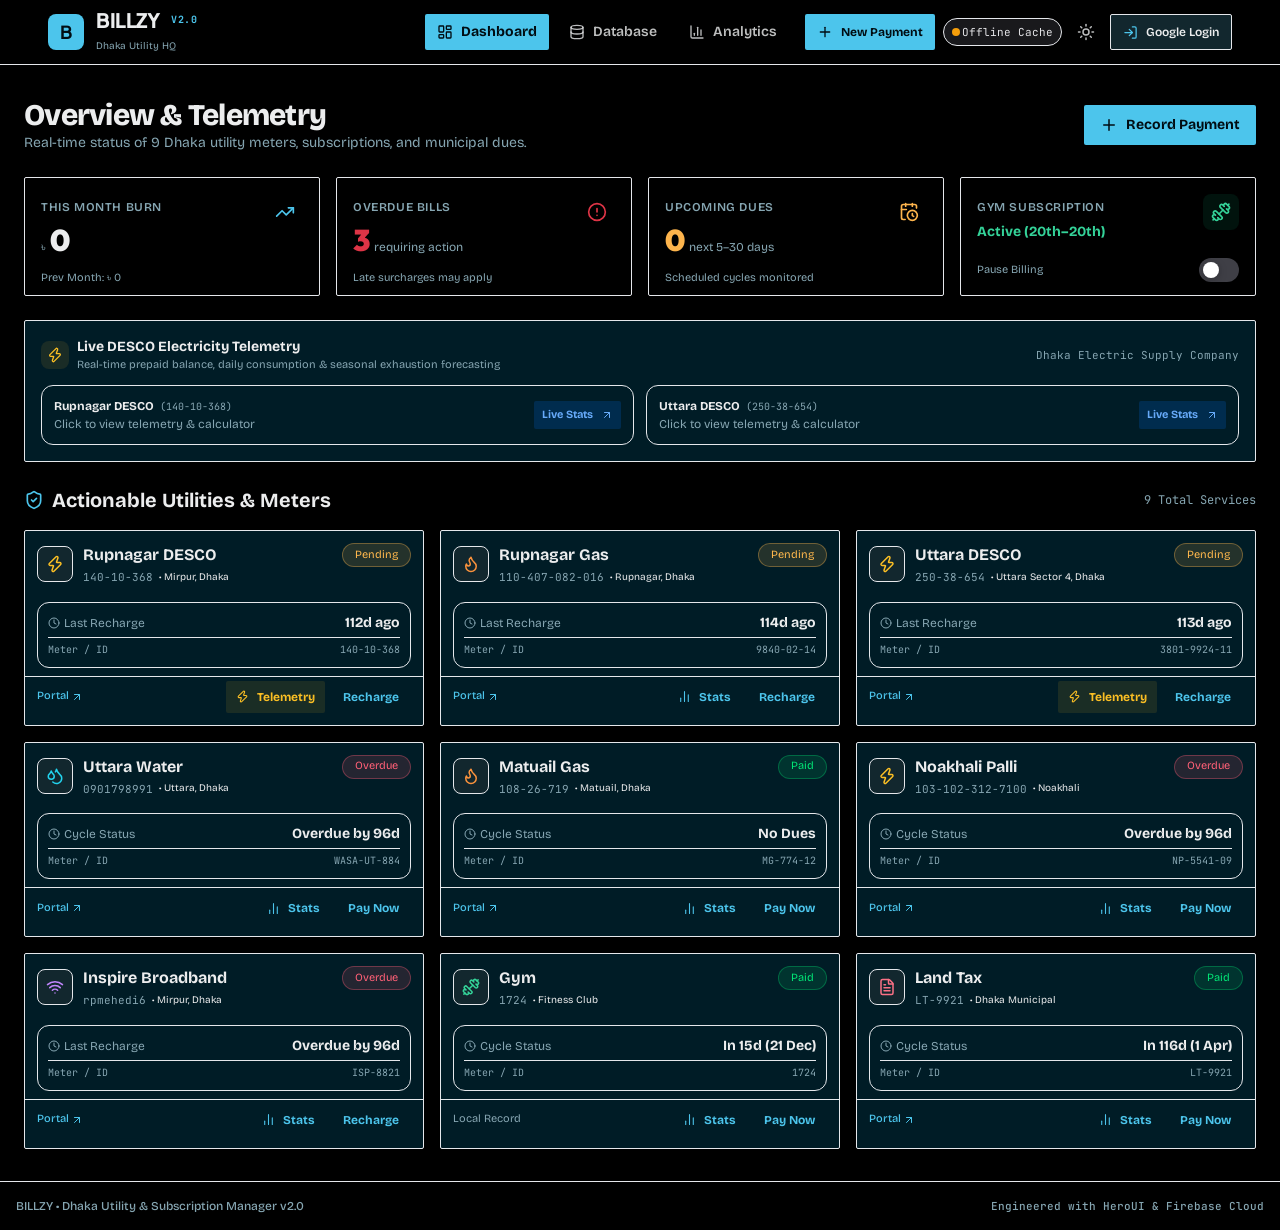
==== commit f82988f3: "deploy: update Billzy with Phase 4 Per-Utility Analytics and Unique Stats Modal" ====
--- a/billzy/index.html
+++ b/billzy/index.html
@@ -17,8 +17,8 @@
     href="https://fonts.googleapis.com/css2?family=Bricolage+Grotesque:opsz,wght@12..96,400;500;600;700;800&family=Inter:wght@400;500;600;700;800;900&family=JetBrains+Mono:wght@500;700;800&family=Outfit:wght@600;700;800;900&family=Plus+Jakarta+Sans:wght@700;800;900&family=Tiro+Bangla&display=swap"
     rel="stylesheet"
   />
-  <script type="module" crossorigin src="./assets/index-CHrWFHYi.js"></script>
-  <link rel="stylesheet" crossorigin href="./assets/index-C0hC5c5e.css">
+  <script type="module" crossorigin src="./assets/index-ChV7DG9D.js"></script>
+  <link rel="stylesheet" crossorigin href="./assets/index-BfggsI28.css">
 </head>
 <body class="min-h-screen bg-background text-foreground antialiased selection:bg-accent selection:text-accent-foreground">
   <div id="root"></div>
--- a/billzy/assets/index-BfggsI28.css
+++ b/billzy/assets/index-BfggsI28.css
@@ -0,0 +1 @@
+:root,.light,.default,[data-theme=light],[data-theme=default]{--accent: oklch(77.12% .1195 223.34);--accent-foreground: oklch(15% .0239 223.34);--background: oklch(97.02% .02 223.34);--border: oklch(90% .02 223.34);--danger: oklch(65.32% .2421 22.08);--danger-foreground: oklch(99.11% 0 0);--default: oklch(94% .02 223.34);--default-foreground: oklch(21.03% .0059 223.34);--field-background: oklch(100% .01 223.34);--field-border: transparent;--field-foreground: oklch(21.03% .02 223.34);--field-placeholder: oklch(55.17% .04 223.34);--focus: oklch(77.12% .1195 223.34);--foreground: oklch(21.03% .02 223.34);--muted: oklch(55.17% .04 223.34);--overlay: oklch(100% .006 223.34);--overlay-foreground: oklch(21.03% .02 223.34);--scrollbar: oklch(87.1% .02 223.34);--segment: oklch(100% .02 223.34);--segment-foreground: oklch(21.03% .02 223.34);--separator: oklch(92% .02 223.34);--success: oklch(73.29% .2012 147.15);--success-foreground: oklch(21.03% .0059 147.15);--surface: oklch(100% .01 223.34);--surface-foreground: oklch(21.03% .02 223.34);--surface-secondary: oklch(95.24% .016 223.34);--surface-secondary-foreground: oklch(21.03% .02 223.34);--surface-tertiary: oklch(93.73% .016 223.34);--surface-tertiary-foreground: oklch(21.03% .02 223.34);--warning: oklch(78.19% .1648 68.67);--warning-foreground: oklch(21.03% .0059 68.67);--radius: .125rem;--field-radius: .75rem;--font-bricolage-grotesque: "Bricolage Grotesque", system-ui, sans-serif;--font-sans: var(--font-bricolage-grotesque)}.dark,[data-theme=dark]{color-scheme:dark;--accent: oklch(77.12% .1195 223.34);--accent-foreground: oklch(15% .0239 223.34);--background: oklch(12% .02 223.34);--border: oklch(28% .02 223.34);--danger: oklch(59.4% .2046 20.97);--danger-foreground: oklch(99.11% 0 0);--default: oklch(27.4% .02 223.34);--default-foreground: oklch(99.11% 0 0);--field-background: oklch(21.03% .04 223.34);--field-border: transparent;--field-foreground: oklch(99.11% .02 223.34);--field-placeholder: oklch(70.5% .04 223.34);--focus: oklch(77.12% .1195 223.34);--foreground: oklch(99.11% .02 223.34);--muted: oklch(70.5% .04 223.34);--overlay: oklch(21.03% .04 223.34);--overlay-foreground: oklch(99.11% .02 223.34);--scrollbar: oklch(70.5% .02 223.34);--segment: oklch(39.64% .02 223.34);--segment-foreground: oklch(99.11% .02 223.34);--separator: oklch(25% .02 223.34);--success: oklch(73.29% .2012 147.15);--success-foreground: oklch(21.03% .0059 147.15);--surface: oklch(21.03% .04 223.34);--surface-foreground: oklch(99.11% .02 223.34);--surface-secondary: oklch(25.7% .03 223.34);--surface-secondary-foreground: oklch(99.11% .02 223.34);--surface-tertiary: oklch(27.21% .03 223.34);--surface-tertiary-foreground: oklch(99.11% .02 223.34);--warning: oklch(82.03% .1444 72.68);--warning-foreground: oklch(21.03% .0059 72.68)}*,:before,:after{--tw-border-spacing-x: 0;--tw-border-spacing-y: 0;--tw-translate-x: 0;--tw-translate-y: 0;--tw-rotate: 0;--tw-skew-x: 0;--tw-skew-y: 0;--tw-scale-x: 1;--tw-scale-y: 1;--tw-pan-x: ;--tw-pan-y: ;--tw-pinch-zoom: ;--tw-scroll-snap-strictness: proximity;--tw-gradient-from-position: ;--tw-gradient-via-position: ;--tw-gradient-to-position: ;--tw-ordinal: ;--tw-slashed-zero: ;--tw-numeric-figure: ;--tw-numeric-spacing: ;--tw-numeric-fraction: ;--tw-ring-inset: ;--tw-ring-offset-width: 0px;--tw-ring-offset-color: #fff;--tw-ring-color: rgb(59 130 246 / .5);--tw-ring-offset-shadow: 0 0 #0000;--tw-ring-shadow: 0 0 #0000;--tw-shadow: 0 0 #0000;--tw-shadow-colored: 0 0 #0000;--tw-blur: ;--tw-brightness: ;--tw-contrast: ;--tw-grayscale: ;--tw-hue-rotate: ;--tw-invert: ;--tw-saturate: ;--tw-sepia: ;--tw-drop-shadow: ;--tw-backdrop-blur: ;--tw-backdrop-brightness: ;--tw-backdrop-contrast: ;--tw-backdrop-grayscale: ;--tw-backdrop-hue-rotate: ;--tw-backdrop-invert: ;--tw-backdrop-opacity: ;--tw-backdrop-saturate: ;--tw-backdrop-sepia: ;--tw-contain-size: ;--tw-contain-layout: ;--tw-contain-paint: ;--tw-contain-style: }::backdrop{--tw-border-spacing-x: 0;--tw-border-spacing-y: 0;--tw-translate-x: 0;--tw-translate-y: 0;--tw-rotate: 0;--tw-skew-x: 0;--tw-skew-y: 0;--tw-scale-x: 1;--tw-scale-y: 1;--tw-pan-x: ;--tw-pan-y: ;--tw-pinch-zoom: ;--tw-scroll-snap-strictness: proximity;--tw-gradient-from-position: ;--tw-gradient-via-position: ;--tw-gradient-to-position: ;--tw-ordinal: ;--tw-slashed-zero: ;--tw-numeric-figure: ;--tw-numeric-spacing: ;--tw-numeric-fraction: ;--tw-ring-inset: ;--tw-ring-offset-width: 0px;--tw-ring-offset-color: #fff;--tw-ring-color: rgb(59 130 246 / .5);--tw-ring-offset-shadow: 0 0 #0000;--tw-ring-shadow: 0 0 #0000;--tw-shadow: 0 0 #0000;--tw-shadow-colored: 0 0 #0000;--tw-blur: ;--tw-brightness: ;--tw-contrast: ;--tw-grayscale: ;--tw-hue-rotate: ;--tw-invert: ;--tw-saturate: ;--tw-sepia: ;--tw-drop-shadow: ;--tw-backdrop-blur: ;--tw-backdrop-brightness: ;--tw-backdrop-contrast: ;--tw-backdrop-grayscale: ;--tw-backdrop-hue-rotate: ;--tw-backdrop-invert: ;--tw-backdrop-opacity: ;--tw-backdrop-saturate: ;--tw-backdrop-sepia: ;--tw-contain-size: ;--tw-contain-layout: ;--tw-contain-paint: ;--tw-contain-style: }*,:before,:after{box-sizing:border-box;border-width:0;border-style:solid;border-color:#e5e7eb}:before,:after{--tw-content: ""}html,:host{line-height:1.5;-webkit-text-size-adjust:100%;-moz-tab-size:4;-o-tab-size:4;tab-size:4;font-family:Bricolage Grotesque,system-ui,sans-serif;font-feature-settings:normal;font-variation-settings:normal;-webkit-tap-highlight-color:transparent}body{margin:0;line-height:inherit}hr{height:0;color:inherit;border-top-width:1px}abbr:where([title]){-webkit-text-decoration:underline dotted;text-decoration:underline dotted}h1,h2,h3,h4,h5,h6{font-size:inherit;font-weight:inherit}a{color:inherit;text-decoration:inherit}b,strong{font-weight:bolder}code,kbd,samp,pre{font-family:JetBrains Mono,monospace;font-feature-settings:normal;font-variation-settings:normal;font-size:1em}small{font-size:80%}sub,sup{font-size:75%;line-height:0;position:relative;vertical-align:baseline}sub{bottom:-.25em}sup{top:-.5em}table{text-indent:0;border-color:inherit;border-collapse:collapse}button,input,optgroup,select,textarea{font-family:inherit;font-feature-settings:inherit;font-variation-settings:inherit;font-size:100%;font-weight:inherit;line-height:inherit;letter-spacing:inherit;color:inherit;margin:0;padding:0}button,select{text-transform:none}button,input:where([type=button]),input:where([type=reset]),input:where([type=submit]){-webkit-appearance:button;background-color:transparent;background-image:none}:-moz-focusring{outline:auto}:-moz-ui-invalid{box-shadow:none}progress{vertical-align:baseline}::-webkit-inner-spin-button,::-webkit-outer-spin-button{height:auto}[type=search]{-webkit-appearance:textfield;outline-offset:-2px}::-webkit-search-decoration{-webkit-appearance:none}::-webkit-file-upload-button{-webkit-appearance:button;font:inherit}summary{display:list-item}blockquote,dl,dd,h1,h2,h3,h4,h5,h6,hr,figure,p,pre{margin:0}fieldset{margin:0;padding:0}legend{padding:0}ol,ul,menu{list-style:none;margin:0;padding:0}dialog{padding:0}textarea{resize:vertical}input::-moz-placeholder,textarea::-moz-placeholder{opacity:1;color:#9ca3af}input::placeholder,textarea::placeholder{opacity:1;color:#9ca3af}button,[role=button]{cursor:pointer}:disabled{cursor:default}img,svg,video,canvas,audio,iframe,embed,object{display:block;vertical-align:middle}img,video{max-width:100%;height:auto}[hidden]:where(:not([hidden=until-found])){display:none}:root,[data-theme]{color:hsl(var(--heroui-foreground));background-color:hsl(var(--heroui-background))}.sr-only{position:absolute;width:1px;height:1px;padding:0;margin:-1px;overflow:hidden;clip:rect(0,0,0,0);white-space:nowrap;border-width:0}.pointer-events-none{pointer-events:none}.pointer-events-auto{pointer-events:auto}.visible{visibility:visible}.invisible{visibility:hidden}.static{position:static}.fixed{position:fixed}.absolute{position:absolute}.relative{position:relative}.sticky{position:sticky}.inset-0{top:0;right:0;bottom:0;left:0}.inset-x-0{left:0;right:0}.inset-y-0{top:0;bottom:0}.bottom-0{bottom:0}.bottom-4{bottom:1rem}.bottom-6{bottom:1.5rem}.bottom-\[10\%\]{bottom:10%}.bottom-\[5\%\]{bottom:5%}.end-1{inset-inline-end:.25rem}.end-1\.5{inset-inline-end:.375rem}.end-3{inset-inline-end:.75rem}.end-auto{inset-inline-end:auto}.left-0{left:0}.left-1\/2{left:50%}.left-\[10\%\]{left:10%}.left-\[5\%\]{left:5%}.right-0{right:0}.right-2{right:.5rem}.right-4{right:1rem}.right-6{right:1.5rem}.right-\[10\%\]{right:10%}.right-\[5\%\]{right:5%}.start-0{inset-inline-start:0px}.start-1\.5{inset-inline-start:.375rem}.start-2{inset-inline-start:.5rem}.start-3{inset-inline-start:.75rem}.start-\[calc\(var\(--cursor-hit-x\)\*-1\)\]{inset-inline-start:calc(var(--cursor-hit-x) * -1)}.start-auto{inset-inline-start:auto}.top-0{top:0}.top-1{top:.25rem}.top-1\/2{top:50%}.top-2{top:.5rem}.top-\[10\%\]{top:10%}.top-\[5\%\]{top:5%}.top-\[calc\(100\%_\+_2px\)\]{top:calc(100% + 2px)}.top-\[var\(--navbar-height\)\]{top:var(--navbar-height)}.-z-30{z-index:-30}.z-0{z-index:0}.z-10{z-index:10}.z-20{z-index:20}.z-30{z-index:30}.z-40{z-index:40}.z-50{z-index:50}.z-\[1\]{z-index:1}.z-\[9999\]{z-index:9999}.order-1{order:1}.order-2{order:2}.order-3{order:3}.col-span-2{grid-column:span 2 / span 2}.-m-2{margin:-.5rem}.-m-2\.5{margin:-.625rem}.m-0{margin:0}.-mx-1{margin-left:-.25rem;margin-right:-.25rem}.-mx-2{margin-left:-.5rem;margin-right:-.5rem}.mx-0{margin-left:0;margin-right:0}.mx-1{margin-left:.25rem;margin-right:.25rem}.mx-\[calc\(\(theme\(spacing\.5\)-theme\(spacing\.1\)\)\/2\)\]{margin-left:.5rem;margin-right:.5rem}.mx-\[calc\(\(theme\(spacing\.6\)-theme\(spacing\.3\)\)\/2\)\]{margin-left:.375rem;margin-right:.375rem}.mx-\[calc\(\(theme\(spacing\.7\)-theme\(spacing\.5\)\)\/2\)\]{margin-left:.25rem;margin-right:.25rem}.mx-auto{margin-left:auto;margin-right:auto}.my-0{margin-top:0;margin-bottom:0}.my-1{margin-top:.25rem;margin-bottom:.25rem}.my-16{margin-top:4rem;margin-bottom:4rem}.my-\[calc\(\(theme\(spacing\.5\)-theme\(spacing\.1\)\)\/2\)\]{margin-top:.5rem;margin-bottom:.5rem}.my-\[calc\(\(theme\(spacing\.6\)-theme\(spacing\.3\)\)\/2\)\]{margin-top:.375rem;margin-bottom:.375rem}.my-\[calc\(\(theme\(spacing\.7\)-theme\(spacing\.5\)\)\/2\)\]{margin-top:.25rem;margin-bottom:.25rem}.my-auto{margin-top:auto;margin-bottom:auto}.-mr-2{margin-right:-.5rem}.-ms-2{margin-inline-start:-.5rem}.mb-1{margin-bottom:.25rem}.mb-1\.5{margin-bottom:.375rem}.mb-2{margin-bottom:.5rem}.mb-5{margin-bottom:1.25rem}.mb-px{margin-bottom:1px}.me-2{margin-inline-end:.5rem}.ml-1{margin-left:.25rem}.ml-2{margin-left:.5rem}.mr-1{margin-right:.25rem}.ms-2{margin-inline-start:.5rem}.mt-0\.5{margin-top:.125rem}.mt-1{margin-top:.25rem}.mt-2{margin-top:.5rem}.box-border{box-sizing:border-box}.box-content{box-sizing:content-box}.line-clamp-1{overflow:hidden;display:-webkit-box;-webkit-box-orient:vertical;-webkit-line-clamp:1}.block{display:block}.inline-block{display:inline-block}.flex{display:flex}.inline-flex{display:inline-flex}.table{display:table}.grid{display:grid}.inline-grid{display:inline-grid}.hidden{display:none}.\!h-auto{height:auto!important}.h-1{height:.25rem}.h-1\.5{height:.375rem}.h-10{height:2.5rem}.h-11{height:2.75rem}.h-12{height:3rem}.h-14{height:3.5rem}.h-16{height:4rem}.h-2{height:.5rem}.h-2\.5{height:.625rem}.h-3{height:.75rem}.h-3\.5{height:.875rem}.h-36{height:9rem}.h-4{height:1rem}.h-40{height:10rem}.h-48{height:12rem}.h-5{height:1.25rem}.h-56{height:14rem}.h-6{height:1.5rem}.h-60{height:15rem}.h-64{height:16rem}.h-7{height:1.75rem}.h-8{height:2rem}.h-9{height:2.25rem}.h-\[--visual-viewport-height\]{height:var(--visual-viewport-height)}.h-\[100dvh\]{height:100dvh}.h-\[2px\]{height:2px}.h-\[50\%\]{height:50%}.h-\[calc\(100dvh_-_var\(--navbar-height\)\)\]{height:calc(100dvh - var(--navbar-height))}.h-\[var\(--navbar-height\)\]{height:var(--navbar-height)}.h-\[var\(--picker-height\)\]{height:var(--picker-height)}.h-auto{height:auto}.h-divider{height:var(--heroui-divider-weight)}.h-fit{height:-moz-fit-content;height:fit-content}.h-full{height:100%}.h-px{height:1px}.h-screen{height:100vh}.max-h-\[20rem\]{max-height:20rem}.max-h-\[24rem\]{max-height:24rem}.max-h-\[28rem\]{max-height:28rem}.max-h-\[32rem\]{max-height:32rem}.max-h-\[36rem\]{max-height:36rem}.max-h-\[42rem\]{max-height:42rem}.max-h-\[48rem\]{max-height:48rem}.max-h-\[56rem\]{max-height:56rem}.max-h-\[64rem\]{max-height:64rem}.max-h-\[92vh\]{max-height:92vh}.max-h-\[calc\(100\%_-_8rem\)\]{max-height:calc(100% - 8rem)}.max-h-\[none\]{max-height:none}.max-h-full{max-height:100%}.min-h-10{min-height:2.5rem}.min-h-12{min-height:3rem}.min-h-14{min-height:3.5rem}.min-h-16{min-height:4rem}.min-h-3{min-height:.75rem}.min-h-3\.5{min-height:.875rem}.min-h-4{min-height:1rem}.min-h-5{min-height:1.25rem}.min-h-6{min-height:1.5rem}.min-h-7{min-height:1.75rem}.min-h-8{min-height:2rem}.min-h-\[100dvh\]{min-height:100dvh}.min-h-\[32px\]{min-height:32px}.min-h-screen{min-height:100vh}.w-1{width:.25rem}.w-1\.5{width:.375rem}.w-10{width:2.5rem}.w-12{width:3rem}.w-14{width:3.5rem}.w-2{width:.5rem}.w-2\.5{width:.625rem}.w-3{width:.75rem}.w-3\.5{width:.875rem}.w-4{width:1rem}.w-5{width:1.25rem}.w-6{width:1.5rem}.w-7{width:1.75rem}.w-8{width:2rem}.w-9{width:2.25rem}.w-\[80\%\]{width:80%}.w-\[calc\(100\%\+var\(--cursor-hit-x\)\*2\)\]{width:calc(100% + var(--cursor-hit-x) * 2)}.w-\[calc\(100\%_-_16px\)\]{width:calc(100% - 16px)}.w-\[calc\(100\%_-_theme\(spacing\.6\)\)\]{width:calc(100% - 1.5rem)}.w-\[calc\(var\(--visible-months\)_\*_var\(--calendar-width\)\)\]{width:calc(var(--visible-months) * var(--calendar-width))}.w-auto{width:auto}.w-divider{width:var(--heroui-divider-weight)}.w-fit{width:-moz-fit-content;width:fit-content}.w-full{width:100%}.w-max{width:-moz-max-content;width:max-content}.w-px{width:1px}.w-screen{width:100vw}.min-w-0{min-width:0px}.min-w-10{min-width:2.5rem}.min-w-12{min-width:3rem}.min-w-16{min-width:4rem}.min-w-20{min-width:5rem}.min-w-24{min-width:6rem}.min-w-3{min-width:.75rem}.min-w-3\.5{min-width:.875rem}.min-w-4{min-width:1rem}.min-w-40{min-width:10rem}.min-w-5{min-width:1.25rem}.min-w-6{min-width:1.5rem}.min-w-7{min-width:1.75rem}.min-w-8{min-width:2rem}.min-w-9{min-width:2.25rem}.min-w-\[200px\]{min-width:200px}.min-w-full{min-width:100%}.min-w-max{min-width:-moz-max-content;min-width:max-content}.min-w-min{min-width:-moz-min-content;min-width:min-content}.max-w-2xl{max-width:42rem}.max-w-3xl{max-width:48rem}.max-w-4xl{max-width:56rem}.max-w-5xl{max-width:64rem}.max-w-7xl{max-width:80rem}.max-w-\[1024px\]{max-width:1024px}.max-w-\[120px\]{max-width:120px}.max-w-\[1280px\]{max-width:1280px}.max-w-\[1536px\]{max-width:1536px}.max-w-\[180px\]{max-width:180px}.max-w-\[270px\]{max-width:270px}.max-w-\[640px\]{max-width:640px}.max-w-\[768px\]{max-width:768px}.max-w-\[90vw\]{max-width:90vw}.max-w-\[none\]{max-width:none}.max-w-fit{max-width:-moz-fit-content;max-width:fit-content}.max-w-full{max-width:100%}.max-w-lg{max-width:32rem}.max-w-md{max-width:28rem}.max-w-sm{max-width:24rem}.max-w-xl{max-width:36rem}.max-w-xs{max-width:20rem}.flex-1{flex:1 1 0%}.flex-auto{flex:1 1 auto}.flex-initial{flex:0 1 auto}.flex-none{flex:none}.flex-shrink-0,.shrink-0{flex-shrink:0}.flex-grow{flex-grow:1}.basis-0{flex-basis:0px}.table-auto{table-layout:auto}.table-fixed{table-layout:fixed}.border-collapse{border-collapse:collapse}.origin-center{transform-origin:center}.origin-left{transform-origin:left}.origin-right{transform-origin:right}.origin-top{transform-origin:top}.origin-top-left{transform-origin:top left}.-translate-x-1\/2{--tw-translate-x: -50%;transform:translate(var(--tw-translate-x),var(--tw-translate-y)) rotate(var(--tw-rotate)) skew(var(--tw-skew-x)) skewY(var(--tw-skew-y)) scaleX(var(--tw-scale-x)) scaleY(var(--tw-scale-y))}.-translate-y-1{--tw-translate-y: -.25rem;transform:translate(var(--tw-translate-x),var(--tw-translate-y)) rotate(var(--tw-rotate)) skew(var(--tw-skew-x)) skewY(var(--tw-skew-y)) scaleX(var(--tw-scale-x)) scaleY(var(--tw-scale-y))}.-translate-y-1\/2{--tw-translate-y: -50%;transform:translate(var(--tw-translate-x),var(--tw-translate-y)) rotate(var(--tw-rotate)) skew(var(--tw-skew-x)) skewY(var(--tw-skew-y)) scaleX(var(--tw-scale-x)) scaleY(var(--tw-scale-y))}.translate-x-1{--tw-translate-x: .25rem;transform:translate(var(--tw-translate-x),var(--tw-translate-y)) rotate(var(--tw-rotate)) skew(var(--tw-skew-x)) skewY(var(--tw-skew-y)) scaleX(var(--tw-scale-x)) scaleY(var(--tw-scale-y))}.translate-x-1\/2{--tw-translate-x: 50%;transform:translate(var(--tw-translate-x),var(--tw-translate-y)) rotate(var(--tw-rotate)) skew(var(--tw-skew-x)) skewY(var(--tw-skew-y)) scaleX(var(--tw-scale-x)) scaleY(var(--tw-scale-y))}.translate-y-1{--tw-translate-y: .25rem;transform:translate(var(--tw-translate-x),var(--tw-translate-y)) rotate(var(--tw-rotate)) skew(var(--tw-skew-x)) skewY(var(--tw-skew-y)) scaleX(var(--tw-scale-x)) scaleY(var(--tw-scale-y))}.translate-y-1\/2{--tw-translate-y: 50%;transform:translate(var(--tw-translate-x),var(--tw-translate-y)) rotate(var(--tw-rotate)) skew(var(--tw-skew-x)) skewY(var(--tw-skew-y)) scaleX(var(--tw-scale-x)) scaleY(var(--tw-scale-y))}.rotate-0{--tw-rotate: 0deg;transform:translate(var(--tw-translate-x),var(--tw-translate-y)) rotate(var(--tw-rotate)) skew(var(--tw-skew-x)) skewY(var(--tw-skew-y)) scaleX(var(--tw-scale-x)) scaleY(var(--tw-scale-y))}.rotate-180{--tw-rotate: 180deg;transform:translate(var(--tw-translate-x),var(--tw-translate-y)) rotate(var(--tw-rotate)) skew(var(--tw-skew-x)) skewY(var(--tw-skew-y)) scaleX(var(--tw-scale-x)) scaleY(var(--tw-scale-y))}.scale-0{--tw-scale-x: 0;--tw-scale-y: 0;transform:translate(var(--tw-translate-x),var(--tw-translate-y)) rotate(var(--tw-rotate)) skew(var(--tw-skew-x)) skewY(var(--tw-skew-y)) scaleX(var(--tw-scale-x)) scaleY(var(--tw-scale-y))}.scale-100{--tw-scale-x: 1;--tw-scale-y: 1;transform:translate(var(--tw-translate-x),var(--tw-translate-y)) rotate(var(--tw-rotate)) skew(var(--tw-skew-x)) skewY(var(--tw-skew-y)) scaleX(var(--tw-scale-x)) scaleY(var(--tw-scale-y))}.scale-105{--tw-scale-x: 1.05;--tw-scale-y: 1.05;transform:translate(var(--tw-translate-x),var(--tw-translate-y)) rotate(var(--tw-rotate)) skew(var(--tw-skew-x)) skewY(var(--tw-skew-y)) scaleX(var(--tw-scale-x)) scaleY(var(--tw-scale-y))}.scale-50{--tw-scale-x: .5;--tw-scale-y: .5;transform:translate(var(--tw-translate-x),var(--tw-translate-y)) rotate(var(--tw-rotate)) skew(var(--tw-skew-x)) skewY(var(--tw-skew-y)) scaleX(var(--tw-scale-x)) scaleY(var(--tw-scale-y))}.scale-90{--tw-scale-x: .9;--tw-scale-y: .9;transform:translate(var(--tw-translate-x),var(--tw-translate-y)) rotate(var(--tw-rotate)) skew(var(--tw-skew-x)) skewY(var(--tw-skew-y)) scaleX(var(--tw-scale-x)) scaleY(var(--tw-scale-y))}.transform{transform:translate(var(--tw-translate-x),var(--tw-translate-y)) rotate(var(--tw-rotate)) skew(var(--tw-skew-x)) skewY(var(--tw-skew-y)) scaleX(var(--tw-scale-x)) scaleY(var(--tw-scale-y))}@keyframes appearance-in{0%{opacity:0;transform:translateZ(0) scale(.95)}60%{opacity:.75;backface-visibility:hidden;webkit-font-smoothing:antialiased;transform:translateZ(0) scale(1.05)}to{opacity:1;transform:translateZ(0) scale(1)}}.animate-\[appearance-in_1s_infinite\]{animation:appearance-in 1s infinite}@keyframes drip-expand{0%{opacity:.2;transform:scale(0)}to{opacity:0;transform:scale(2)}}.animate-drip-expand{animation:drip-expand .42s linear}@keyframes indeterminate-bar{0%{transform:translate(-50%) scaleX(.2)}to{transform:translate(100%) scaleX(1)}}.animate-indeterminate-bar{animation:indeterminate-bar 1.5s cubic-bezier(.65,.815,.735,.395) infinite normal none running}.animate-none{animation:none}@keyframes pulse{50%{opacity:.5}}.animate-pulse{animation:pulse 2s cubic-bezier(.4,0,.6,1) infinite}@keyframes spin{to{transform:rotate(360deg)}}.animate-spin{animation:spin 1s linear infinite}.animate-spinner-ease-spin{animation:spinner-spin .8s ease infinite}@keyframes spinner-spin{0%{transform:rotate(0)}to{transform:rotate(360deg)}}.animate-spinner-linear-spin{animation:spinner-spin .8s linear infinite}.cursor-default{cursor:default}.cursor-grab{cursor:grab}.cursor-not-allowed{cursor:not-allowed}.cursor-pointer{cursor:pointer}.cursor-text{cursor:text}.touch-none{touch-action:none}.select-none{-webkit-user-select:none;-moz-user-select:none;user-select:none}.resize-none{resize:none}.resize{resize:both}.snap-y{scroll-snap-type:y var(--tw-scroll-snap-strictness)}.snap-mandatory{--tw-scroll-snap-strictness: mandatory}.snap-center{scroll-snap-align:center}.scroll-py-6{scroll-padding-top:1.5rem;scroll-padding-bottom:1.5rem}.list-none{list-style-type:none}.appearance-none{-webkit-appearance:none;-moz-appearance:none;appearance:none}.grid-cols-1{grid-template-columns:repeat(1,minmax(0,1fr))}.grid-cols-2{grid-template-columns:repeat(2,minmax(0,1fr))}.grid-cols-3{grid-template-columns:repeat(3,minmax(0,1fr))}.grid-cols-4{grid-template-columns:repeat(4,minmax(0,1fr))}.flex-row{flex-direction:row}.flex-row-reverse{flex-direction:row-reverse}.flex-col{flex-direction:column}.flex-col-reverse{flex-direction:column-reverse}.flex-wrap{flex-wrap:wrap}.flex-nowrap{flex-wrap:nowrap}.place-content-center{place-content:center}.place-items-center{place-items:center}.items-start{align-items:flex-start}.items-end{align-items:flex-end}.items-center{align-items:center}.items-baseline{align-items:baseline}.justify-start{justify-content:flex-start}.justify-end{justify-content:flex-end}.justify-center{justify-content:center}.justify-between{justify-content:space-between}.\!gap-0{gap:0px!important}.gap-0{gap:0px}.gap-0\.5{gap:.125rem}.gap-1{gap:.25rem}.gap-1\.5{gap:.375rem}.gap-2{gap:.5rem}.gap-2\.5{gap:.625rem}.gap-3{gap:.75rem}.gap-4{gap:1rem}.gap-5{gap:1.25rem}.gap-6{gap:1.5rem}.gap-x-0{-moz-column-gap:0px;column-gap:0px}.gap-x-0\.5{-moz-column-gap:.125rem;column-gap:.125rem}.gap-x-1{-moz-column-gap:.25rem;column-gap:.25rem}.gap-x-2{-moz-column-gap:.5rem;column-gap:.5rem}.gap-x-6{-moz-column-gap:1.5rem;column-gap:1.5rem}.gap-y-1\.5{row-gap:.375rem}.gap-y-2{row-gap:.5rem}.space-x-0\.5>:not([hidden])~:not([hidden]){--tw-space-x-reverse: 0;margin-right:calc(.125rem * var(--tw-space-x-reverse));margin-left:calc(.125rem * calc(1 - var(--tw-space-x-reverse)))}.space-y-0\.5>:not([hidden])~:not([hidden]){--tw-space-y-reverse: 0;margin-top:calc(.125rem * calc(1 - var(--tw-space-y-reverse)));margin-bottom:calc(.125rem * var(--tw-space-y-reverse))}.space-y-1>:not([hidden])~:not([hidden]){--tw-space-y-reverse: 0;margin-top:calc(.25rem * calc(1 - var(--tw-space-y-reverse)));margin-bottom:calc(.25rem * var(--tw-space-y-reverse))}.space-y-1\.5>:not([hidden])~:not([hidden]){--tw-space-y-reverse: 0;margin-top:calc(.375rem * calc(1 - var(--tw-space-y-reverse)));margin-bottom:calc(.375rem * var(--tw-space-y-reverse))}.space-y-2>:not([hidden])~:not([hidden]){--tw-space-y-reverse: 0;margin-top:calc(.5rem * calc(1 - var(--tw-space-y-reverse)));margin-bottom:calc(.5rem * var(--tw-space-y-reverse))}.space-y-3>:not([hidden])~:not([hidden]){--tw-space-y-reverse: 0;margin-top:calc(.75rem * calc(1 - var(--tw-space-y-reverse)));margin-bottom:calc(.75rem * var(--tw-space-y-reverse))}.space-y-4>:not([hidden])~:not([hidden]){--tw-space-y-reverse: 0;margin-top:calc(1rem * calc(1 - var(--tw-space-y-reverse)));margin-bottom:calc(1rem * var(--tw-space-y-reverse))}.space-y-5>:not([hidden])~:not([hidden]){--tw-space-y-reverse: 0;margin-top:calc(1.25rem * calc(1 - var(--tw-space-y-reverse)));margin-bottom:calc(1.25rem * var(--tw-space-y-reverse))}.space-y-6>:not([hidden])~:not([hidden]){--tw-space-y-reverse: 0;margin-top:calc(1.5rem * calc(1 - var(--tw-space-y-reverse)));margin-bottom:calc(1.5rem * var(--tw-space-y-reverse))}.divide-y>:not([hidden])~:not([hidden]){--tw-divide-y-reverse: 0;border-top-width:calc(1px * calc(1 - var(--tw-divide-y-reverse)));border-bottom-width:calc(1px * var(--tw-divide-y-reverse))}.self-start{align-self:flex-start}.self-center{align-self:center}.overflow-auto{overflow:auto}.overflow-hidden{overflow:hidden}.overflow-clip{overflow:clip}.overflow-visible{overflow:visible}.overflow-x-auto{overflow-x:auto}.overflow-y-auto{overflow-y:auto}.overflow-x-hidden{overflow-x:hidden}.overflow-y-hidden{overflow-y:hidden}.overflow-x-scroll{overflow-x:scroll}.overflow-y-scroll{overflow-y:scroll}.truncate{overflow:hidden;text-overflow:ellipsis;white-space:nowrap}.text-ellipsis{text-overflow:ellipsis}.whitespace-normal{white-space:normal}.whitespace-nowrap{white-space:nowrap}.break-words{overflow-wrap:break-word}.\!rounded-none{border-radius:0!important}.rounded{border-radius:var(--radius, .125rem)}.rounded-\[calc\(theme\(borderRadius\.large\)\/1\.5\)\]{border-radius:calc(var(--heroui-radius-large) / 1.5)}.rounded-\[calc\(theme\(borderRadius\.medium\)\*0\.5\)\]{border-radius:calc(var(--heroui-radius-medium) * .5)}.rounded-\[calc\(theme\(borderRadius\.medium\)\*0\.6\)\]{border-radius:calc(var(--heroui-radius-medium) * .6)}.rounded-\[calc\(theme\(borderRadius\.medium\)\*0\.7\)\]{border-radius:calc(var(--heroui-radius-medium) * .7)}.rounded-\[calc\(theme\(borderRadius\.medium\)\/2\)\]{border-radius:calc(var(--heroui-radius-medium) / 2)}.rounded-\[calc\(theme\(borderRadius\.small\)\/2\)\]{border-radius:calc(var(--heroui-radius-small) / 2)}.rounded-\[var\(--field-radius\)\]{border-radius:var(--field-radius)}.rounded-\[var\(--radius\)\]{border-radius:var(--radius)}.rounded-full{border-radius:9999px}.rounded-large{border-radius:var(--heroui-radius-large)}.rounded-lg{border-radius:.5rem}.rounded-md{border-radius:.375rem}.rounded-medium{border-radius:var(--heroui-radius-medium)}.rounded-none{border-radius:0}.rounded-sm{border-radius:.125rem}.rounded-small{border-radius:var(--heroui-radius-small)}.rounded-xl{border-radius:.75rem}.\!rounded-e-none{border-start-end-radius:0px!important;border-end-end-radius:0px!important}.\!rounded-s-none{border-start-start-radius:0px!important;border-end-start-radius:0px!important}.rounded-b-large{border-bottom-right-radius:var(--heroui-radius-large);border-bottom-left-radius:var(--heroui-radius-large)}.rounded-b-medium{border-bottom-right-radius:var(--heroui-radius-medium);border-bottom-left-radius:var(--heroui-radius-medium)}.rounded-b-none{border-bottom-right-radius:0;border-bottom-left-radius:0}.rounded-b-small{border-bottom-right-radius:var(--heroui-radius-small);border-bottom-left-radius:var(--heroui-radius-small)}.rounded-l-none{border-top-left-radius:0;border-bottom-left-radius:0}.rounded-r-none{border-top-right-radius:0;border-bottom-right-radius:0}.rounded-t-2xl{border-top-left-radius:1rem;border-top-right-radius:1rem}.rounded-t-large{border-top-left-radius:var(--heroui-radius-large);border-top-right-radius:var(--heroui-radius-large)}.rounded-t-medium{border-top-left-radius:var(--heroui-radius-medium);border-top-right-radius:var(--heroui-radius-medium)}.rounded-t-none{border-top-left-radius:0;border-top-right-radius:0}.rounded-t-small{border-top-left-radius:var(--heroui-radius-small);border-top-right-radius:var(--heroui-radius-small)}.border{border-width:1px}.border-0{border-width:0px}.border-1{border-width:1px}.border-2{border-width:2px}.border-3{border-width:3px}.border-medium{border-width:var(--heroui-border-width-medium)}.border-small{border-width:var(--heroui-border-width-small)}.border-x-\[calc\(theme\(spacing\.5\)\/2\)\]{border-left-width:.625rem;border-right-width:.625rem}.border-x-\[calc\(theme\(spacing\.6\)\/2\)\]{border-left-width:.75rem;border-right-width:.75rem}.border-x-\[calc\(theme\(spacing\.7\)\/2\)\]{border-left-width:.875rem;border-right-width:.875rem}.border-y-\[calc\(theme\(spacing\.5\)\/2\)\]{border-top-width:.625rem;border-bottom-width:.625rem}.border-y-\[calc\(theme\(spacing\.6\)\/2\)\]{border-top-width:.75rem;border-bottom-width:.75rem}.border-y-\[calc\(theme\(spacing\.7\)\/2\)\]{border-top-width:.875rem;border-bottom-width:.875rem}.border-b{border-bottom-width:1px}.border-b-medium{border-bottom-width:var(--heroui-border-width-medium)}.border-t{border-top-width:1px}.border-solid{border-style:solid}.border-dotted{border-style:dotted}.\!border-none{border-style:none!important}.border-none{border-style:none}.\!border-danger{border-color:var(--danger)!important}.border-amber-400\/20{border-color:#fbbf2433}.border-background{--tw-border-opacity: 1;border-color:hsl(var(--heroui-background) / var(--heroui-background-opacity, var(--tw-border-opacity)))}.border-cyan-500\/20{border-color:#06b6d433}.border-danger{border-color:var(--danger)}.border-danger-100{--tw-border-opacity: 1;border-color:hsl(var(--heroui-danger-100) / var(--heroui-danger-100-opacity, var(--tw-border-opacity)))}.border-danger-200{--tw-border-opacity: 1;border-color:hsl(var(--heroui-danger-200) / var(--heroui-danger-200-opacity, var(--tw-border-opacity)))}.border-default{--tw-border-opacity: 1;border-color:hsl(var(--heroui-default) / var(--heroui-default-opacity, var(--tw-border-opacity)))}.border-default-200{--tw-border-opacity: 1;border-color:hsl(var(--heroui-default-200) / var(--heroui-default-200-opacity, var(--tw-border-opacity)))}.border-default-300{--tw-border-opacity: 1;border-color:hsl(var(--heroui-default-300) / var(--heroui-default-300-opacity, var(--tw-border-opacity)))}.border-divider{--tw-border-opacity: 1;border-color:hsl(var(--heroui-divider) / var(--heroui-divider-opacity, var(--tw-border-opacity)))}.border-foreground{--tw-border-opacity: 1;border-color:hsl(var(--heroui-foreground) / var(--heroui-foreground-opacity, var(--tw-border-opacity)))}.border-orange-500\/20{border-color:#f9731633}.border-primary{--tw-border-opacity: 1;border-color:hsl(var(--heroui-primary) / var(--heroui-primary-opacity, var(--tw-border-opacity)))}.border-primary-100{--tw-border-opacity: 1;border-color:hsl(var(--heroui-primary-100) / var(--heroui-primary-100-opacity, var(--tw-border-opacity)))}.border-primary-200{--tw-border-opacity: 1;border-color:hsl(var(--heroui-primary-200) / var(--heroui-primary-200-opacity, var(--tw-border-opacity)))}.border-secondary{--tw-border-opacity: 1;border-color:hsl(var(--heroui-secondary) / var(--heroui-secondary-opacity, var(--tw-border-opacity)))}.border-secondary-100{--tw-border-opacity: 1;border-color:hsl(var(--heroui-secondary-100) / var(--heroui-secondary-100-opacity, var(--tw-border-opacity)))}.border-secondary-200{--tw-border-opacity: 1;border-color:hsl(var(--heroui-secondary-200) / var(--heroui-secondary-200-opacity, var(--tw-border-opacity)))}.border-success{border-color:var(--success)}.border-success-100{--tw-border-opacity: 1;border-color:hsl(var(--heroui-success-100) / var(--heroui-success-100-opacity, var(--tw-border-opacity)))}.border-success-200{--tw-border-opacity: 1;border-color:hsl(var(--heroui-success-200) / var(--heroui-success-200-opacity, var(--tw-border-opacity)))}.border-success-300{--tw-border-opacity: 1;border-color:hsl(var(--heroui-success-300) / var(--heroui-success-300-opacity, var(--tw-border-opacity)))}.border-surface{border-color:var(--surface)}.border-transparent{border-color:transparent}.border-warning{border-color:var(--warning)}.border-warning-100{--tw-border-opacity: 1;border-color:hsl(var(--heroui-warning-100) / var(--heroui-warning-100-opacity, var(--tw-border-opacity)))}.border-warning-200{--tw-border-opacity: 1;border-color:hsl(var(--heroui-warning-200) / var(--heroui-warning-200-opacity, var(--tw-border-opacity)))}.border-warning-300{--tw-border-opacity: 1;border-color:hsl(var(--heroui-warning-300) / var(--heroui-warning-300-opacity, var(--tw-border-opacity)))}.border-x-transparent{border-left-color:transparent;border-right-color:transparent}.border-y-transparent{border-top-color:transparent;border-bottom-color:transparent}.border-b-current{border-bottom-color:currentColor}.border-b-danger{border-bottom-color:var(--danger)}.border-b-default{--tw-border-opacity: 1;border-bottom-color:hsl(var(--heroui-default) / var(--heroui-default-opacity, var(--tw-border-opacity)))}.border-b-foreground{--tw-border-opacity: 1;border-bottom-color:hsl(var(--heroui-foreground) / var(--heroui-foreground-opacity, var(--tw-border-opacity)))}.border-b-primary{--tw-border-opacity: 1;border-bottom-color:hsl(var(--heroui-primary) / var(--heroui-primary-opacity, var(--tw-border-opacity)))}.border-b-secondary{--tw-border-opacity: 1;border-bottom-color:hsl(var(--heroui-secondary) / var(--heroui-secondary-opacity, var(--tw-border-opacity)))}.border-b-success{border-bottom-color:var(--success)}.border-b-warning{border-bottom-color:var(--warning)}.border-b-white{--tw-border-opacity: 1;border-bottom-color:rgb(255 255 255 / var(--tw-border-opacity, 1))}.border-l-transparent{border-left-color:transparent}.border-r-transparent{border-right-color:transparent}.border-s-danger{border-inline-start-color:var(--danger)}.border-s-foreground{--tw-border-opacity: 1;border-inline-start-color:hsl(var(--heroui-foreground) / var(--heroui-foreground-opacity, var(--tw-border-opacity)))}.border-s-primary{--tw-border-opacity: 1;border-inline-start-color:hsl(var(--heroui-primary) / var(--heroui-primary-opacity, var(--tw-border-opacity)))}.border-s-secondary{--tw-border-opacity: 1;border-inline-start-color:hsl(var(--heroui-secondary) / var(--heroui-secondary-opacity, var(--tw-border-opacity)))}.border-s-success{border-inline-start-color:var(--success)}.border-s-warning{border-inline-start-color:var(--warning)}.border-t-transparent{border-top-color:transparent}.\!bg-danger-50{--tw-bg-opacity: 1 !important;background-color:hsl(var(--heroui-danger-50) / var(--heroui-danger-50-opacity, var(--tw-bg-opacity)))!important}.\!bg-transparent{background-color:transparent!important}.bg-accent{background-color:var(--accent)}.bg-amber-400\/10{background-color:#fbbf241a}.bg-amber-500{--tw-bg-opacity: 1;background-color:rgb(245 158 11 / var(--tw-bg-opacity, 1))}.bg-background{--tw-bg-opacity: 1;background-color:hsl(var(--heroui-background) / var(--heroui-background-opacity, var(--tw-bg-opacity)))}.bg-background\/10{background-color:hsl(var(--heroui-background) / .1)}.bg-background\/70{background-color:hsl(var(--heroui-background) / .7)}.bg-background\/80{background-color:hsl(var(--heroui-background) / .8)}.bg-content1{--tw-bg-opacity: 1;background-color:hsl(var(--heroui-content1) / var(--heroui-content1-opacity, var(--tw-bg-opacity)))}.bg-content3{--tw-bg-opacity: 1;background-color:hsl(var(--heroui-content3) / var(--heroui-content3-opacity, var(--tw-bg-opacity)))}.bg-current{background-color:currentColor}.bg-cyan-500\/10{background-color:#06b6d41a}.bg-danger{background-color:var(--danger)}.bg-danger-100{--tw-bg-opacity: 1;background-color:hsl(var(--heroui-danger-100) / var(--heroui-danger-100-opacity, var(--tw-bg-opacity)))}.bg-danger-50{--tw-bg-opacity: 1;background-color:hsl(var(--heroui-danger-50) / var(--heroui-danger-50-opacity, var(--tw-bg-opacity)))}.bg-default{--tw-bg-opacity: 1;background-color:hsl(var(--heroui-default) / var(--heroui-default-opacity, var(--tw-bg-opacity)))}.bg-default-100{--tw-bg-opacity: 1;background-color:hsl(var(--heroui-default-100) / var(--heroui-default-100-opacity, var(--tw-bg-opacity)))}.bg-default-200{--tw-bg-opacity: 1;background-color:hsl(var(--heroui-default-200) / var(--heroui-default-200-opacity, var(--tw-bg-opacity)))}.bg-default-300\/50{background-color:hsl(var(--heroui-default-300) / .5)}.bg-default-400{--tw-bg-opacity: 1;background-color:hsl(var(--heroui-default-400) / var(--heroui-default-400-opacity, var(--tw-bg-opacity)))}.bg-default-50{--tw-bg-opacity: 1;background-color:hsl(var(--heroui-default-50) / var(--heroui-default-50-opacity, var(--tw-bg-opacity)))}.bg-default-500{--tw-bg-opacity: 1;background-color:hsl(var(--heroui-default-500) / var(--heroui-default-500-opacity, var(--tw-bg-opacity)))}.bg-default-800{--tw-bg-opacity: 1;background-color:hsl(var(--heroui-default-800) / var(--heroui-default-800-opacity, var(--tw-bg-opacity)))}.bg-default\/40{background-color:hsl(var(--heroui-default) / .4)}.bg-divider{--tw-bg-opacity: 1;background-color:hsl(var(--heroui-divider) / var(--heroui-divider-opacity, var(--tw-bg-opacity)))}.bg-emerald-400{--tw-bg-opacity: 1;background-color:rgb(52 211 153 / var(--tw-bg-opacity, 1))}.bg-emerald-500{--tw-bg-opacity: 1;background-color:rgb(16 185 129 / var(--tw-bg-opacity, 1))}.bg-emerald-500\/10{background-color:#10b9811a}.bg-foreground{--tw-bg-opacity: 1;background-color:hsl(var(--heroui-foreground) / var(--heroui-foreground-opacity, var(--tw-bg-opacity)))}.bg-foreground\/10{background-color:hsl(var(--heroui-foreground) / .1)}.bg-orange-500{--tw-bg-opacity: 1;background-color:rgb(249 115 22 / var(--tw-bg-opacity, 1))}.bg-orange-500\/10{background-color:#f973161a}.bg-orange-500\/15{background-color:#f9731626}.bg-orange-500\/20{background-color:#f9731633}.bg-primary{--tw-bg-opacity: 1;background-color:hsl(var(--heroui-primary) / var(--heroui-primary-opacity, var(--tw-bg-opacity)))}.bg-primary-100{--tw-bg-opacity: 1;background-color:hsl(var(--heroui-primary-100) / var(--heroui-primary-100-opacity, var(--tw-bg-opacity)))}.bg-primary-50{--tw-bg-opacity: 1;background-color:hsl(var(--heroui-primary-50) / var(--heroui-primary-50-opacity, var(--tw-bg-opacity)))}.bg-primary\/20{background-color:hsl(var(--heroui-primary) / .2)}.bg-purple-500\/10{background-color:#a855f71a}.bg-rose-500\/15{background-color:#f43f5e26}.bg-secondary{--tw-bg-opacity: 1;background-color:hsl(var(--heroui-secondary) / var(--heroui-secondary-opacity, var(--tw-bg-opacity)))}.bg-secondary-100{--tw-bg-opacity: 1;background-color:hsl(var(--heroui-secondary-100) / var(--heroui-secondary-100-opacity, var(--tw-bg-opacity)))}.bg-secondary-50{--tw-bg-opacity: 1;background-color:hsl(var(--heroui-secondary-50) / var(--heroui-secondary-50-opacity, var(--tw-bg-opacity)))}.bg-secondary\/20{background-color:hsl(var(--heroui-secondary) / .2)}.bg-success{background-color:var(--success)}.bg-success-100{--tw-bg-opacity: 1;background-color:hsl(var(--heroui-success-100) / var(--heroui-success-100-opacity, var(--tw-bg-opacity)))}.bg-success-50{--tw-bg-opacity: 1;background-color:hsl(var(--heroui-success-50) / var(--heroui-success-50-opacity, var(--tw-bg-opacity)))}.bg-surface{background-color:var(--surface)}.bg-surface-secondary{background-color:var(--surface-secondary)}.bg-teal-500\/15{background-color:#14b8a626}.bg-transparent{background-color:transparent}.bg-warning{background-color:var(--warning)}.bg-warning-100{--tw-bg-opacity: 1;background-color:hsl(var(--heroui-warning-100) / var(--heroui-warning-100-opacity, var(--tw-bg-opacity)))}.bg-warning-50{--tw-bg-opacity: 1;background-color:hsl(var(--heroui-warning-50) / var(--heroui-warning-50-opacity, var(--tw-bg-opacity)))}.bg-white{--tw-bg-opacity: 1;background-color:rgb(255 255 255 / var(--tw-bg-opacity, 1))}.bg-gradient-to-br{background-image:linear-gradient(to bottom right,var(--tw-gradient-stops))}.bg-gradient-to-r{background-image:linear-gradient(to right,var(--tw-gradient-stops))}.bg-stripe-gradient-danger{background-image:linear-gradient(45deg,hsl(var(--heroui-danger-200)) 25%,hsl(var(--heroui-danger)) 25%,hsl(var(--heroui-danger)) 50%,hsl(var(--heroui-danger-200)) 50%,hsl(var(--heroui-danger-200)) 75%,hsl(var(--heroui-danger)) 75%,hsl(var(--heroui-danger)))}.bg-stripe-gradient-default{background-image:linear-gradient(45deg,hsl(var(--heroui-default-200)) 25%,hsl(var(--heroui-default-400)) 25%,hsl(var(--heroui-default-400)) 50%,hsl(var(--heroui-default-200)) 50%,hsl(var(--heroui-default-200)) 75%,hsl(var(--heroui-default-400)) 75%,hsl(var(--heroui-default-400)))}.bg-stripe-gradient-primary{background-image:linear-gradient(45deg,hsl(var(--heroui-primary-200)) 25%,hsl(var(--heroui-primary)) 25%,hsl(var(--heroui-primary)) 50%,hsl(var(--heroui-primary-200)) 50%,hsl(var(--heroui-primary-200)) 75%,hsl(var(--heroui-primary)) 75%,hsl(var(--heroui-primary)))}.bg-stripe-gradient-secondary{background-image:linear-gradient(45deg,hsl(var(--heroui-secondary-200)) 25%,hsl(var(--heroui-secondary)) 25%,hsl(var(--heroui-secondary)) 50%,hsl(var(--heroui-secondary-200)) 50%,hsl(var(--heroui-secondary-200)) 75%,hsl(var(--heroui-secondary)) 75%,hsl(var(--heroui-secondary)))}.bg-stripe-gradient-success{background-image:linear-gradient(45deg,hsl(var(--heroui-success-200)) 25%,hsl(var(--heroui-success)) 25%,hsl(var(--heroui-success)) 50%,hsl(var(--heroui-success-200)) 50%,hsl(var(--heroui-success-200)) 75%,hsl(var(--heroui-success)) 75%,hsl(var(--heroui-success)))}.bg-stripe-gradient-warning{background-image:linear-gradient(45deg,hsl(var(--heroui-warning-200)) 25%,hsl(var(--heroui-warning)) 25%,hsl(var(--heroui-warning)) 50%,hsl(var(--heroui-warning-200)) 50%,hsl(var(--heroui-warning-200)) 75%,hsl(var(--heroui-warning)) 75%,hsl(var(--heroui-warning)))}.from-emerald-400{--tw-gradient-from: #34d399 var(--tw-gradient-from-position);--tw-gradient-to: rgb(52 211 153 / 0) var(--tw-gradient-to-position);--tw-gradient-stops: var(--tw-gradient-from), var(--tw-gradient-to)}.from-emerald-500{--tw-gradient-from: #10b981 var(--tw-gradient-from-position);--tw-gradient-to: rgb(16 185 129 / 0) var(--tw-gradient-to-position);--tw-gradient-stops: var(--tw-gradient-from), var(--tw-gradient-to)}.via-surface{--tw-gradient-to: rgb(255 255 255 / 0) var(--tw-gradient-to-position);--tw-gradient-stops: var(--tw-gradient-from), var(--surface) var(--tw-gradient-via-position), var(--tw-gradient-to)}.to-cyan-400{--tw-gradient-to: #22d3ee var(--tw-gradient-to-position)}.to-cyan-500{--tw-gradient-to: #06b6d4 var(--tw-gradient-to-position)}.bg-stripe-size{background-size:1.25rem 1.25rem}.bg-clip-text{-webkit-background-clip:text;background-clip:text}.fill-current{fill:currentColor}.stroke-current{stroke:currentColor}.stroke-default-300\/50{stroke:hsl(var(--heroui-default-300) / .5)}.object-cover{-o-object-fit:cover;object-fit:cover}.p-0{padding:0}.p-1{padding:.25rem}.p-1\.5{padding:.375rem}.p-2{padding:.5rem}.p-2\.5{padding:.625rem}.p-3{padding:.75rem}.p-3\.5{padding:.875rem}.p-4{padding:1rem}.p-6{padding:1.5rem}.p-8{padding:2rem}.\!px-1{padding-left:.25rem!important;padding-right:.25rem!important}.px-0{padding-left:0;padding-right:0}.px-0\.5{padding-left:.125rem;padding-right:.125rem}.px-1{padding-left:.25rem;padding-right:.25rem}.px-1\.5{padding-left:.375rem;padding-right:.375rem}.px-2{padding-left:.5rem;padding-right:.5rem}.px-2\.5{padding-left:.625rem;padding-right:.625rem}.px-3{padding-left:.75rem;padding-right:.75rem}.px-4{padding-left:1rem;padding-right:1rem}.px-5{padding-left:1.25rem;padding-right:1.25rem}.px-6{padding-left:1.5rem;padding-right:1.5rem}.py-0{padding-top:0;padding-bottom:0}.py-0\.5{padding-top:.125rem;padding-bottom:.125rem}.py-1{padding-top:.25rem;padding-bottom:.25rem}.py-1\.5{padding-top:.375rem;padding-bottom:.375rem}.py-16{padding-top:4rem;padding-bottom:4rem}.py-2{padding-top:.5rem;padding-bottom:.5rem}.py-2\.5{padding-top:.625rem;padding-bottom:.625rem}.py-3{padding-top:.75rem;padding-bottom:.75rem}.py-3\.5{padding-top:.875rem;padding-bottom:.875rem}.py-4{padding-top:1rem;padding-bottom:1rem}.py-8{padding-top:2rem;padding-bottom:2rem}.\!pb-0{padding-bottom:0!important}.pb-0{padding-bottom:0}.pb-0\.5{padding-bottom:.125rem}.pb-1{padding-bottom:.25rem}.pb-1\.5{padding-bottom:.375rem}.pb-2{padding-bottom:.5rem}.pb-4{padding-bottom:1rem}.pe-2{padding-inline-end:.5rem}.pe-6{padding-inline-end:1.5rem}.pl-0\.5{padding-left:.125rem}.pl-1{padding-left:.25rem}.pl-\[1px\]{padding-left:1px}.pr-0\.5{padding-right:.125rem}.pr-1{padding-right:.25rem}.ps-2{padding-inline-start:.5rem}.pt-0{padding-top:0}.pt-1{padding-top:.25rem}.pt-1\.5{padding-top:.375rem}.pt-2{padding-top:.5rem}.text-left{text-align:left}.text-center{text-align:center}.text-right{text-align:right}.text-start{text-align:start}.text-end{text-align:end}.align-middle{vertical-align:middle}.font-mono{font-family:JetBrains Mono,monospace}.font-sans{font-family:Bricolage Grotesque,system-ui,sans-serif}.text-2xl{font-size:1.5rem;line-height:2rem}.text-3xl{font-size:1.875rem;line-height:2.25rem}.text-\[0\.55rem\]{font-size:.55rem}.text-\[0\.5rem\]{font-size:.5rem}.text-\[0\.6rem\]{font-size:.6rem}.text-\[100\%\]{font-size:100%}.text-\[10px\]{font-size:10px}.text-\[11px\]{font-size:11px}.text-\[9px\]{font-size:9px}.text-base{font-size:1rem;line-height:1.5rem}.text-large{font-size:var(--heroui-font-size-large);line-height:var(--heroui-line-height-large)}.text-lg{font-size:1.125rem;line-height:1.75rem}.text-medium{font-size:var(--heroui-font-size-medium);line-height:var(--heroui-line-height-medium)}.text-sm{font-size:.875rem;line-height:1.25rem}.text-small{font-size:var(--heroui-font-size-small);line-height:var(--heroui-line-height-small)}.text-tiny{font-size:var(--heroui-font-size-tiny);line-height:var(--heroui-line-height-tiny)}.text-xl{font-size:1.25rem;line-height:1.75rem}.text-xs{font-size:.75rem;line-height:1rem}.font-black{font-weight:900}.font-bold{font-weight:700}.font-extrabold{font-weight:800}.font-extralight{font-weight:200}.font-medium{font-weight:500}.font-normal{font-weight:400}.font-semibold{font-weight:600}.uppercase{text-transform:uppercase}.capitalize{text-transform:capitalize}.italic{font-style:italic}.tabular-nums{--tw-numeric-spacing: tabular-nums;font-variant-numeric:var(--tw-ordinal) var(--tw-slashed-zero) var(--tw-numeric-figure) var(--tw-numeric-spacing) var(--tw-numeric-fraction)}.leading-5{line-height:1.25rem}.leading-\[1\.15\]{line-height:1.15}.leading-\[32px\]{line-height:32px}.leading-none{line-height:1}.leading-relaxed{line-height:1.625}.leading-snug{line-height:1.375}.leading-tight{line-height:1.25}.tracking-tight{letter-spacing:-.025em}.tracking-wider{letter-spacing:.05em}.\!text-danger{color:var(--danger)!important}.text-accent{color:var(--accent)}.text-accent-foreground{color:var(--accent-foreground)}.text-amber-400{--tw-text-opacity: 1;color:rgb(251 191 36 / var(--tw-text-opacity, 1))}.text-amber-500{--tw-text-opacity: 1;color:rgb(245 158 11 / var(--tw-text-opacity, 1))}.text-background{--tw-text-opacity: 1;color:hsl(var(--heroui-background) / var(--heroui-background-opacity, var(--tw-text-opacity)))}.text-black{--tw-text-opacity: 1;color:rgb(0 0 0 / var(--tw-text-opacity, 1))}.text-current{color:currentColor}.text-cyan-400{--tw-text-opacity: 1;color:rgb(34 211 238 / var(--tw-text-opacity, 1))}.text-danger{color:var(--danger)}.text-danger-300{--tw-text-opacity: 1;color:hsl(var(--heroui-danger-300) / var(--heroui-danger-300-opacity, var(--tw-text-opacity)))}.text-danger-500{--tw-text-opacity: 1;color:hsl(var(--heroui-danger-500) / var(--heroui-danger-500-opacity, var(--tw-text-opacity)))}.text-danger-600{--tw-text-opacity: 1;color:hsl(var(--heroui-danger-600) / var(--heroui-danger-600-opacity, var(--tw-text-opacity)))}.text-danger-foreground{color:var(--danger-foreground)}.text-default-400{--tw-text-opacity: 1;color:hsl(var(--heroui-default-400) / var(--heroui-default-400-opacity, var(--tw-text-opacity)))}.text-default-500{--tw-text-opacity: 1;color:hsl(var(--heroui-default-500) / var(--heroui-default-500-opacity, var(--tw-text-opacity)))}.text-default-600{--tw-text-opacity: 1;color:hsl(var(--heroui-default-600) / var(--heroui-default-600-opacity, var(--tw-text-opacity)))}.text-default-700{--tw-text-opacity: 1;color:hsl(var(--heroui-default-700) / var(--heroui-default-700-opacity, var(--tw-text-opacity)))}.text-default-foreground{--tw-text-opacity: 1;color:hsl(var(--heroui-default-foreground) / var(--heroui-default-foreground-opacity, var(--tw-text-opacity)))}.text-emerald-400{--tw-text-opacity: 1;color:rgb(52 211 153 / var(--tw-text-opacity, 1))}.text-emerald-500{--tw-text-opacity: 1;color:rgb(16 185 129 / var(--tw-text-opacity, 1))}.text-foreground{--tw-text-opacity: 1;color:hsl(var(--heroui-foreground) / var(--heroui-foreground-opacity, var(--tw-text-opacity)))}.text-foreground-400{--tw-text-opacity: 1;color:hsl(var(--heroui-foreground-400) / var(--heroui-foreground-400-opacity, var(--tw-text-opacity)))}.text-foreground-500{--tw-text-opacity: 1;color:hsl(var(--heroui-foreground-500) / var(--heroui-foreground-500-opacity, var(--tw-text-opacity)))}.text-foreground-600{--tw-text-opacity: 1;color:hsl(var(--heroui-foreground-600) / var(--heroui-foreground-600-opacity, var(--tw-text-opacity)))}.text-foreground\/50{color:hsl(var(--heroui-foreground) / .5)}.text-foreground\/80{color:hsl(var(--heroui-foreground) / .8)}.text-foreground\/90{color:hsl(var(--heroui-foreground) / .9)}.text-indigo-400{--tw-text-opacity: 1;color:rgb(129 140 248 / var(--tw-text-opacity, 1))}.text-inherit{color:inherit}.text-muted{color:var(--muted)}.text-orange-400{--tw-text-opacity: 1;color:rgb(251 146 60 / var(--tw-text-opacity, 1))}.text-primary{--tw-text-opacity: 1;color:hsl(var(--heroui-primary) / var(--heroui-primary-opacity, var(--tw-text-opacity)))}.text-primary-300{--tw-text-opacity: 1;color:hsl(var(--heroui-primary-300) / var(--heroui-primary-300-opacity, var(--tw-text-opacity)))}.text-primary-500{--tw-text-opacity: 1;color:hsl(var(--heroui-primary-500) / var(--heroui-primary-500-opacity, var(--tw-text-opacity)))}.text-primary-600{--tw-text-opacity: 1;color:hsl(var(--heroui-primary-600) / var(--heroui-primary-600-opacity, var(--tw-text-opacity)))}.text-primary-foreground{--tw-text-opacity: 1;color:hsl(var(--heroui-primary-foreground) / var(--heroui-primary-foreground-opacity, var(--tw-text-opacity)))}.text-primary\/80{color:hsl(var(--heroui-primary) / .8)}.text-purple-400{--tw-text-opacity: 1;color:rgb(192 132 252 / var(--tw-text-opacity, 1))}.text-rose-400{--tw-text-opacity: 1;color:rgb(251 113 133 / var(--tw-text-opacity, 1))}.text-secondary{--tw-text-opacity: 1;color:hsl(var(--heroui-secondary) / var(--heroui-secondary-opacity, var(--tw-text-opacity)))}.text-secondary-300{--tw-text-opacity: 1;color:hsl(var(--heroui-secondary-300) / var(--heroui-secondary-300-opacity, var(--tw-text-opacity)))}.text-secondary-500{--tw-text-opacity: 1;color:hsl(var(--heroui-secondary-500) / var(--heroui-secondary-500-opacity, var(--tw-text-opacity)))}.text-secondary-600{--tw-text-opacity: 1;color:hsl(var(--heroui-secondary-600) / var(--heroui-secondary-600-opacity, var(--tw-text-opacity)))}.text-secondary-foreground{--tw-text-opacity: 1;color:hsl(var(--heroui-secondary-foreground) / var(--heroui-secondary-foreground-opacity, var(--tw-text-opacity)))}.text-secondary\/80{color:hsl(var(--heroui-secondary) / .8)}.text-success{color:var(--success)}.text-success-400{--tw-text-opacity: 1;color:hsl(var(--heroui-success-400) / var(--heroui-success-400-opacity, var(--tw-text-opacity)))}.text-success-500{--tw-text-opacity: 1;color:hsl(var(--heroui-success-500) / var(--heroui-success-500-opacity, var(--tw-text-opacity)))}.text-success-600{--tw-text-opacity: 1;color:hsl(var(--heroui-success-600) / var(--heroui-success-600-opacity, var(--tw-text-opacity)))}.text-success-700{--tw-text-opacity: 1;color:hsl(var(--heroui-success-700) / var(--heroui-success-700-opacity, var(--tw-text-opacity)))}.text-success-foreground{color:var(--success-foreground)}.text-teal-400{--tw-text-opacity: 1;color:rgb(45 212 191 / var(--tw-text-opacity, 1))}.text-transparent{color:transparent}.text-warning{color:var(--warning)}.text-warning-400{--tw-text-opacity: 1;color:hsl(var(--heroui-warning-400) / var(--heroui-warning-400-opacity, var(--tw-text-opacity)))}.text-warning-500{--tw-text-opacity: 1;color:hsl(var(--heroui-warning-500) / var(--heroui-warning-500-opacity, var(--tw-text-opacity)))}.text-warning-600{--tw-text-opacity: 1;color:hsl(var(--heroui-warning-600) / var(--heroui-warning-600-opacity, var(--tw-text-opacity)))}.text-warning-700{--tw-text-opacity: 1;color:hsl(var(--heroui-warning-700) / var(--heroui-warning-700-opacity, var(--tw-text-opacity)))}.text-warning-foreground{color:var(--warning-foreground)}.text-white{--tw-text-opacity: 1;color:rgb(255 255 255 / var(--tw-text-opacity, 1))}.underline{text-decoration-line:underline}.no-underline{text-decoration-line:none}.underline-offset-4{text-underline-offset:4px}.antialiased{-webkit-font-smoothing:antialiased;-moz-osx-font-smoothing:grayscale}.subpixel-antialiased{-webkit-font-smoothing:auto;-moz-osx-font-smoothing:auto}.opacity-0{opacity:0}.opacity-100{opacity:1}.opacity-30{opacity:.3}.opacity-50{opacity:.5}.opacity-70{opacity:.7}.opacity-75{opacity:.75}.opacity-\[0\.0001\]{opacity:.0001}.opacity-\[value\]{opacity:value}.opacity-disabled{opacity:var(--heroui-disabled-opacity)}.\!shadow-none{--tw-shadow: 0 0 #0000 !important;--tw-shadow-colored: 0 0 #0000 !important;box-shadow:var(--tw-ring-offset-shadow, 0 0 #0000),var(--tw-ring-shadow, 0 0 #0000),var(--tw-shadow)!important}.shadow{--tw-shadow: 0 1px 3px 0 rgb(0 0 0 / .1), 0 1px 2px -1px rgb(0 0 0 / .1);--tw-shadow-colored: 0 1px 3px 0 var(--tw-shadow-color), 0 1px 2px -1px var(--tw-shadow-color);box-shadow:var(--tw-ring-offset-shadow, 0 0 #0000),var(--tw-ring-shadow, 0 0 #0000),var(--tw-shadow)}.shadow-2xl{--tw-shadow: 0 25px 50px -12px rgb(0 0 0 / .25);--tw-shadow-colored: 0 25px 50px -12px var(--tw-shadow-color);box-shadow:var(--tw-ring-offset-shadow, 0 0 #0000),var(--tw-ring-shadow, 0 0 #0000),var(--tw-shadow)}.shadow-\[0_1px_0px_0_rgba\(0\,0\,0\,0\.05\)\]{--tw-shadow: 0 1px 0px 0 rgba(0,0,0,.05);--tw-shadow-colored: 0 1px 0px 0 var(--tw-shadow-color);box-shadow:var(--tw-ring-offset-shadow, 0 0 #0000),var(--tw-ring-shadow, 0 0 #0000),var(--tw-shadow)}.shadow-\[0px_20px_20px_0px_rgb\(0_0_0\/0\.05\)\]{--tw-shadow: 0px 20px 20px 0px rgb(0 0 0/.05);--tw-shadow-colored: 0px 20px 20px 0px var(--tw-shadow-color);box-shadow:var(--tw-ring-offset-shadow, 0 0 #0000),var(--tw-ring-shadow, 0 0 #0000),var(--tw-shadow)}.shadow-large{--tw-shadow: var(--heroui-box-shadow-large);--tw-shadow-colored: var(--heroui-box-shadow-large);box-shadow:var(--tw-ring-offset-shadow, 0 0 #0000),var(--tw-ring-shadow, 0 0 #0000),var(--tw-shadow)}.shadow-lg{--tw-shadow: 0 10px 15px -3px rgb(0 0 0 / .1), 0 4px 6px -4px rgb(0 0 0 / .1);--tw-shadow-colored: 0 10px 15px -3px var(--tw-shadow-color), 0 4px 6px -4px var(--tw-shadow-color);box-shadow:var(--tw-ring-offset-shadow, 0 0 #0000),var(--tw-ring-shadow, 0 0 #0000),var(--tw-shadow)}.shadow-md{--tw-shadow: 0 4px 6px -1px rgb(0 0 0 / .1), 0 2px 4px -2px rgb(0 0 0 / .1);--tw-shadow-colored: 0 4px 6px -1px var(--tw-shadow-color), 0 2px 4px -2px var(--tw-shadow-color);box-shadow:var(--tw-ring-offset-shadow, 0 0 #0000),var(--tw-ring-shadow, 0 0 #0000),var(--tw-shadow)}.shadow-medium{--tw-shadow: var(--heroui-box-shadow-medium);--tw-shadow-colored: var(--heroui-box-shadow-medium);box-shadow:var(--tw-ring-offset-shadow, 0 0 #0000),var(--tw-ring-shadow, 0 0 #0000),var(--tw-shadow)}.shadow-none{--tw-shadow: 0 0 #0000;--tw-shadow-colored: 0 0 #0000;box-shadow:var(--tw-ring-offset-shadow, 0 0 #0000),var(--tw-ring-shadow, 0 0 #0000),var(--tw-shadow)}.shadow-sm{--tw-shadow: 0 1px 2px 0 rgb(0 0 0 / .05);--tw-shadow-colored: 0 1px 2px 0 var(--tw-shadow-color);box-shadow:var(--tw-ring-offset-shadow, 0 0 #0000),var(--tw-ring-shadow, 0 0 #0000),var(--tw-shadow)}.shadow-small{--tw-shadow: var(--heroui-box-shadow-small);--tw-shadow-colored: var(--heroui-box-shadow-small);box-shadow:var(--tw-ring-offset-shadow, 0 0 #0000),var(--tw-ring-shadow, 0 0 #0000),var(--tw-shadow)}.shadow-xl{--tw-shadow: 0 20px 25px -5px rgb(0 0 0 / .1), 0 8px 10px -6px rgb(0 0 0 / .1);--tw-shadow-colored: 0 20px 25px -5px var(--tw-shadow-color), 0 8px 10px -6px var(--tw-shadow-color);box-shadow:var(--tw-ring-offset-shadow, 0 0 #0000),var(--tw-ring-shadow, 0 0 #0000),var(--tw-shadow)}.shadow-black\/30{--tw-shadow-color: rgb(0 0 0 / .3);--tw-shadow: var(--tw-shadow-colored)}.shadow-black\/5{--tw-shadow-color: rgb(0 0 0 / .05);--tw-shadow: var(--tw-shadow-colored)}.shadow-default\/50{--tw-shadow-color: hsl(var(--heroui-default) / .5);--tw-shadow: var(--tw-shadow-colored)}.shadow-foreground\/40{--tw-shadow-color: hsl(var(--heroui-foreground) / .4);--tw-shadow: var(--tw-shadow-colored)}.shadow-primary\/40{--tw-shadow-color: hsl(var(--heroui-primary) / .4);--tw-shadow: var(--tw-shadow-colored)}.shadow-secondary\/40{--tw-shadow-color: hsl(var(--heroui-secondary) / .4);--tw-shadow: var(--tw-shadow-colored)}.\!outline-none{outline:2px solid transparent!important;outline-offset:2px!important}.outline-none{outline:2px solid transparent;outline-offset:2px}.ring-1{--tw-ring-offset-shadow: var(--tw-ring-inset) 0 0 0 var(--tw-ring-offset-width) var(--tw-ring-offset-color);--tw-ring-shadow: var(--tw-ring-inset) 0 0 0 calc(1px + var(--tw-ring-offset-width)) var(--tw-ring-color);box-shadow:var(--tw-ring-offset-shadow),var(--tw-ring-shadow),var(--tw-shadow, 0 0 #0000)}.ring-2{--tw-ring-offset-shadow: var(--tw-ring-inset) 0 0 0 var(--tw-ring-offset-width) var(--tw-ring-offset-color);--tw-ring-shadow: var(--tw-ring-inset) 0 0 0 calc(2px + var(--tw-ring-offset-width)) var(--tw-ring-color);box-shadow:var(--tw-ring-offset-shadow),var(--tw-ring-shadow),var(--tw-shadow, 0 0 #0000)}.ring-background{--tw-ring-opacity: 1;--tw-ring-color: hsl(var(--heroui-background) / var(--heroui-background-opacity, var(--tw-ring-opacity)))}.ring-danger{--tw-ring-color: var(--danger)}.ring-default{--tw-ring-opacity: 1;--tw-ring-color: hsl(var(--heroui-default) / var(--heroui-default-opacity, var(--tw-ring-opacity)))}.ring-focus{--tw-ring-opacity: 1;--tw-ring-color: hsl(var(--heroui-focus) / var(--heroui-focus-opacity, var(--tw-ring-opacity)))}.ring-primary{--tw-ring-opacity: 1;--tw-ring-color: hsl(var(--heroui-primary) / var(--heroui-primary-opacity, var(--tw-ring-opacity)))}.ring-secondary{--tw-ring-opacity: 1;--tw-ring-color: hsl(var(--heroui-secondary) / var(--heroui-secondary-opacity, var(--tw-ring-opacity)))}.ring-success{--tw-ring-color: var(--success)}.ring-transparent{--tw-ring-color: transparent}.ring-warning{--tw-ring-color: var(--warning)}.ring-offset-2{--tw-ring-offset-width: 2px}.ring-offset-background{--tw-ring-offset-color: hsl(var(--heroui-background) / var(--heroui-background-opacity, 1))}.blur{--tw-blur: blur(8px);filter:var(--tw-blur) var(--tw-brightness) var(--tw-contrast) var(--tw-grayscale) var(--tw-hue-rotate) var(--tw-invert) var(--tw-saturate) var(--tw-sepia) var(--tw-drop-shadow)}.blur-lg{--tw-blur: blur(16px);filter:var(--tw-blur) var(--tw-brightness) var(--tw-contrast) var(--tw-grayscale) var(--tw-hue-rotate) var(--tw-invert) var(--tw-saturate) var(--tw-sepia) var(--tw-drop-shadow)}.saturate-150{--tw-saturate: saturate(1.5);filter:var(--tw-blur) var(--tw-brightness) var(--tw-contrast) var(--tw-grayscale) var(--tw-hue-rotate) var(--tw-invert) var(--tw-saturate) var(--tw-sepia) var(--tw-drop-shadow)}.filter{filter:var(--tw-blur) var(--tw-brightness) var(--tw-contrast) var(--tw-grayscale) var(--tw-hue-rotate) var(--tw-invert) var(--tw-saturate) var(--tw-sepia) var(--tw-drop-shadow)}.backdrop-blur{--tw-backdrop-blur: blur(8px);-webkit-backdrop-filter:var(--tw-backdrop-blur) var(--tw-backdrop-brightness) var(--tw-backdrop-contrast) var(--tw-backdrop-grayscale) var(--tw-backdrop-hue-rotate) var(--tw-backdrop-invert) var(--tw-backdrop-opacity) var(--tw-backdrop-saturate) var(--tw-backdrop-sepia);backdrop-filter:var(--tw-backdrop-blur) var(--tw-backdrop-brightness) var(--tw-backdrop-contrast) var(--tw-backdrop-grayscale) var(--tw-backdrop-hue-rotate) var(--tw-backdrop-invert) var(--tw-backdrop-opacity) var(--tw-backdrop-saturate) var(--tw-backdrop-sepia)}.backdrop-blur-lg{--tw-backdrop-blur: blur(16px);-webkit-backdrop-filter:var(--tw-backdrop-blur) var(--tw-backdrop-brightness) var(--tw-backdrop-contrast) var(--tw-backdrop-grayscale) var(--tw-backdrop-hue-rotate) var(--tw-backdrop-invert) var(--tw-backdrop-opacity) var(--tw-backdrop-saturate) var(--tw-backdrop-sepia);backdrop-filter:var(--tw-backdrop-blur) var(--tw-backdrop-brightness) var(--tw-backdrop-contrast) var(--tw-backdrop-grayscale) var(--tw-backdrop-hue-rotate) var(--tw-backdrop-invert) var(--tw-backdrop-opacity) var(--tw-backdrop-saturate) var(--tw-backdrop-sepia)}.backdrop-blur-md{--tw-backdrop-blur: blur(12px);-webkit-backdrop-filter:var(--tw-backdrop-blur) var(--tw-backdrop-brightness) var(--tw-backdrop-contrast) var(--tw-backdrop-grayscale) var(--tw-backdrop-hue-rotate) var(--tw-backdrop-invert) var(--tw-backdrop-opacity) var(--tw-backdrop-saturate) var(--tw-backdrop-sepia);backdrop-filter:var(--tw-backdrop-blur) var(--tw-backdrop-brightness) var(--tw-backdrop-contrast) var(--tw-backdrop-grayscale) var(--tw-backdrop-hue-rotate) var(--tw-backdrop-invert) var(--tw-backdrop-opacity) var(--tw-backdrop-saturate) var(--tw-backdrop-sepia)}.backdrop-blur-sm{--tw-backdrop-blur: blur(4px);-webkit-backdrop-filter:var(--tw-backdrop-blur) var(--tw-backdrop-brightness) var(--tw-backdrop-contrast) var(--tw-backdrop-grayscale) var(--tw-backdrop-hue-rotate) var(--tw-backdrop-invert) var(--tw-backdrop-opacity) var(--tw-backdrop-saturate) var(--tw-backdrop-sepia);backdrop-filter:var(--tw-backdrop-blur) var(--tw-backdrop-brightness) var(--tw-backdrop-contrast) var(--tw-backdrop-grayscale) var(--tw-backdrop-hue-rotate) var(--tw-backdrop-invert) var(--tw-backdrop-opacity) var(--tw-backdrop-saturate) var(--tw-backdrop-sepia)}.backdrop-blur-xl{--tw-backdrop-blur: blur(24px);-webkit-backdrop-filter:var(--tw-backdrop-blur) var(--tw-backdrop-brightness) var(--tw-backdrop-contrast) var(--tw-backdrop-grayscale) var(--tw-backdrop-hue-rotate) var(--tw-backdrop-invert) var(--tw-backdrop-opacity) var(--tw-backdrop-saturate) var(--tw-backdrop-sepia);backdrop-filter:var(--tw-backdrop-blur) var(--tw-backdrop-brightness) var(--tw-backdrop-contrast) var(--tw-backdrop-grayscale) var(--tw-backdrop-hue-rotate) var(--tw-backdrop-invert) var(--tw-backdrop-opacity) var(--tw-backdrop-saturate) var(--tw-backdrop-sepia)}.backdrop-opacity-disabled{--tw-backdrop-opacity: opacity(var(--heroui-disabled-opacity));-webkit-backdrop-filter:var(--tw-backdrop-blur) var(--tw-backdrop-brightness) var(--tw-backdrop-contrast) var(--tw-backdrop-grayscale) var(--tw-backdrop-hue-rotate) var(--tw-backdrop-invert) var(--tw-backdrop-opacity) var(--tw-backdrop-saturate) var(--tw-backdrop-sepia);backdrop-filter:var(--tw-backdrop-blur) var(--tw-backdrop-brightness) var(--tw-backdrop-contrast) var(--tw-backdrop-grayscale) var(--tw-backdrop-hue-rotate) var(--tw-backdrop-invert) var(--tw-backdrop-opacity) var(--tw-backdrop-saturate) var(--tw-backdrop-sepia)}.backdrop-saturate-150{--tw-backdrop-saturate: saturate(1.5);-webkit-backdrop-filter:var(--tw-backdrop-blur) var(--tw-backdrop-brightness) var(--tw-backdrop-contrast) var(--tw-backdrop-grayscale) var(--tw-backdrop-hue-rotate) var(--tw-backdrop-invert) var(--tw-backdrop-opacity) var(--tw-backdrop-saturate) var(--tw-backdrop-sepia);backdrop-filter:var(--tw-backdrop-blur) var(--tw-backdrop-brightness) var(--tw-backdrop-contrast) var(--tw-backdrop-grayscale) var(--tw-backdrop-hue-rotate) var(--tw-backdrop-invert) var(--tw-backdrop-opacity) var(--tw-backdrop-saturate) var(--tw-backdrop-sepia)}.\!transition-none{transition-property:none!important}.transition{transition-property:color,background-color,border-color,text-decoration-color,fill,stroke,opacity,box-shadow,transform,filter,backdrop-filter;transition-timing-function:cubic-bezier(.4,0,.2,1);transition-duration:.25s}.transition-\[color\,opacity\]{transition-property:color,opacity;transition-timing-function:cubic-bezier(.4,0,.2,1);transition-duration:.25s}.transition-\[opacity\,transform\]{transition-property:opacity,transform;transition-timing-function:cubic-bezier(.4,0,.2,1);transition-duration:.25s}.transition-\[transform\,background-color\,color\]{transition-property:transform,background-color,color;transition-timing-function:cubic-bezier(.4,0,.2,1);transition-duration:.25s}.transition-\[transform\,color\,left\,opacity\]{transition-property:transform,color,left,opacity;transition-timing-function:cubic-bezier(.4,0,.2,1);transition-duration:.25s}.transition-all{transition-property:all;transition-timing-function:cubic-bezier(.4,0,.2,1);transition-duration:.25s}.transition-colors{transition-property:color,background-color,border-color,text-decoration-color,fill,stroke;transition-timing-function:cubic-bezier(.4,0,.2,1);transition-duration:.25s}.transition-none{transition-property:none}.transition-opacity{transition-property:opacity;transition-timing-function:cubic-bezier(.4,0,.2,1);transition-duration:.25s}.transition-transform{transition-property:transform;transition-timing-function:cubic-bezier(.4,0,.2,1);transition-duration:.25s}.\!duration-100{transition-duration:.1s!important}.\!duration-150{transition-duration:.15s!important}.\!duration-200{transition-duration:.2s!important}.\!duration-250{transition-duration:.25s!important}.\!duration-300{transition-duration:.3s!important}.\!duration-500{transition-duration:.5s!important}.duration-150{transition-duration:.15s}.duration-500{transition-duration:.5s}.\!ease-out{transition-timing-function:cubic-bezier(0,0,.2,1)!important}.\!ease-soft-spring{transition-timing-function:cubic-bezier(.155,1.105,.295,1.12)!important}.ease-in{transition-timing-function:cubic-bezier(.4,0,1,1)}.ease-out{transition-timing-function:cubic-bezier(0,0,.2,1)}.will-change-auto{will-change:auto}.will-change-transform{will-change:transform}:root,.light,[data-theme=light]{color-scheme:light;--heroui-background: 0 0% 100%;--heroui-foreground-50: 0 0% 98.04%;--heroui-foreground-100: 240 4.76% 95.88%;--heroui-foreground-200: 240 5.88% 90%;--heroui-foreground-300: 240 4.88% 83.92%;--heroui-foreground-400: 240 5.03% 64.9%;--heroui-foreground-500: 240 3.83% 46.08%;--heroui-foreground-600: 240 5.2% 33.92%;--heroui-foreground-700: 240 5.26% 26.08%;--heroui-foreground-800: 240 3.7% 15.88%;--heroui-foreground-900: 240 5.88% 10%;--heroui-foreground: 201.81999999999994 24.44% 8.82%;--heroui-divider: 0 0% 6.67%;--heroui-divider-opacity: .15;--heroui-focus: 212.01999999999998 100% 46.67%;--heroui-overlay: 0 0% 0%;--heroui-content1: 0 0% 100%;--heroui-content1-foreground: 201.81999999999994 24.44% 8.82%;--heroui-content2: 240 4.76% 95.88%;--heroui-content2-foreground: 240 3.7% 15.88%;--heroui-content3: 240 5.88% 90%;--heroui-content3-foreground: 240 5.26% 26.08%;--heroui-content4: 240 4.88% 83.92%;--heroui-content4-foreground: 240 5.2% 33.92%;--heroui-default-50: 0 0% 98.04%;--heroui-default-100: 240 4.76% 95.88%;--heroui-default-200: 240 5.88% 90%;--heroui-default-300: 240 4.88% 83.92%;--heroui-default-400: 240 5.03% 64.9%;--heroui-default-500: 240 3.83% 46.08%;--heroui-default-600: 240 5.2% 33.92%;--heroui-default-700: 240 5.26% 26.08%;--heroui-default-800: 240 3.7% 15.88%;--heroui-default-900: 240 5.88% 10%;--heroui-default-foreground: 0 0% 0%;--heroui-default: 240 4.88% 83.92%;--heroui-primary-50: 212.5 92.31% 94.9%;--heroui-primary-100: 211.84000000000003 92.45% 89.61%;--heroui-primary-200: 211.84000000000003 92.45% 79.22%;--heroui-primary-300: 212.24 92.45% 68.82%;--heroui-primary-400: 212.14 92.45% 58.43%;--heroui-primary-500: 212.01999999999998 100% 46.67%;--heroui-primary-600: 212.14 100% 38.43%;--heroui-primary-700: 212.24 100% 28.82%;--heroui-primary-800: 211.84000000000003 100% 19.22%;--heroui-primary-900: 211.84000000000003 100% 9.61%;--heroui-primary-foreground: 0 0% 100%;--heroui-primary: 212.01999999999998 100% 46.67%;--heroui-secondary-50: 270 61.54% 94.9%;--heroui-secondary-100: 270 59.26% 89.41%;--heroui-secondary-200: 270 59.26% 78.82%;--heroui-secondary-300: 270 59.26% 68.24%;--heroui-secondary-400: 270 59.26% 57.65%;--heroui-secondary-500: 270 66.67% 47.06%;--heroui-secondary-600: 270 66.67% 37.65%;--heroui-secondary-700: 270 66.67% 28.24%;--heroui-secondary-800: 270 66.67% 18.82%;--heroui-secondary-900: 270 66.67% 9.41%;--heroui-secondary-foreground: 0 0% 100%;--heroui-secondary: 270 66.67% 47.06%;--heroui-success-50: 146.66999999999996 64.29% 94.51%;--heroui-success-100: 145.71000000000004 61.4% 88.82%;--heroui-success-200: 146.2 61.74% 77.45%;--heroui-success-300: 145.78999999999996 62.57% 66.47%;--heroui-success-400: 146.01 62.45% 55.1%;--heroui-success-500: 145.96000000000004 79.46% 43.92%;--heroui-success-600: 146.01 79.89% 35.1%;--heroui-success-700: 145.78999999999996 79.26% 26.47%;--heroui-success-800: 146.2 79.78% 17.45%;--heroui-success-900: 145.71000000000004 77.78% 8.82%;--heroui-success-foreground: 0 0% 0%;--heroui-success: 145.96000000000004 79.46% 43.92%;--heroui-warning-50: 54.55000000000001 91.67% 95.29%;--heroui-warning-100: 37.139999999999986 91.3% 90.98%;--heroui-warning-200: 37.139999999999986 91.3% 81.96%;--heroui-warning-300: 36.95999999999998 91.24% 73.14%;--heroui-warning-400: 37.00999999999999 91.26% 64.12%;--heroui-warning-500: 37.02999999999997 91.27% 55.1%;--heroui-warning-600: 37.00999999999999 74.22% 44.12%;--heroui-warning-700: 36.95999999999998 73.96% 33.14%;--heroui-warning-800: 37.139999999999986 75% 21.96%;--heroui-warning-900: 37.139999999999986 75% 10.98%;--heroui-warning-foreground: 0 0% 0%;--heroui-warning: 37.02999999999997 91.27% 55.1%;--heroui-danger-50: 339.13 92% 95.1%;--heroui-danger-100: 340 91.84% 90.39%;--heroui-danger-200: 339.3299999999999 90% 80.39%;--heroui-danger-300: 339.11 90.6% 70.78%;--heroui-danger-400: 339 90% 60.78%;--heroui-danger-500: 339.20000000000005 90.36% 51.18%;--heroui-danger-600: 339 86.54% 40.78%;--heroui-danger-700: 339.11 85.99% 30.78%;--heroui-danger-800: 339.3299999999999 86.54% 20.39%;--heroui-danger-900: 340 84.91% 10.39%;--heroui-danger-foreground: 0 0% 100%;--heroui-danger: 339.20000000000005 90.36% 51.18%;--heroui-divider-weight: 1px;--heroui-disabled-opacity: .5;--heroui-font-size-tiny: .75rem;--heroui-font-size-small: .875rem;--heroui-font-size-medium: 1rem;--heroui-font-size-large: 1.125rem;--heroui-line-height-tiny: 1rem;--heroui-line-height-small: 1.25rem;--heroui-line-height-medium: 1.5rem;--heroui-line-height-large: 1.75rem;--heroui-radius-small: .125rem;--heroui-radius-medium: .125rem;--heroui-radius-large: .125rem;--heroui-border-width-small: 1px;--heroui-border-width-medium: 2px;--heroui-border-width-large: 3px;--heroui-box-shadow-small: 0px 0px 5px 0px rgb(0 0 0 / .02), 0px 2px 10px 0px rgb(0 0 0 / .06), 0px 0px 1px 0px rgb(0 0 0 / .3);--heroui-box-shadow-medium: 0px 0px 15px 0px rgb(0 0 0 / .03), 0px 2px 30px 0px rgb(0 0 0 / .08), 0px 0px 1px 0px rgb(0 0 0 / .3);--heroui-box-shadow-large: 0px 0px 30px 0px rgb(0 0 0 / .04), 0px 30px 60px 0px rgb(0 0 0 / .12), 0px 0px 1px 0px rgb(0 0 0 / .3);--heroui-hover-opacity: .8}.dark,[data-theme=dark]{color-scheme:dark;--heroui-background: 0 0% 0%;--heroui-foreground-50: 240 5.88% 10%;--heroui-foreground-100: 240 3.7% 15.88%;--heroui-foreground-200: 240 5.26% 26.08%;--heroui-foreground-300: 240 5.2% 33.92%;--heroui-foreground-400: 240 3.83% 46.08%;--heroui-foreground-500: 240 5.03% 64.9%;--heroui-foreground-600: 240 4.88% 83.92%;--heroui-foreground-700: 240 5.88% 90%;--heroui-foreground-800: 240 4.76% 95.88%;--heroui-foreground-900: 0 0% 98.04%;--heroui-foreground: 210 5.56% 92.94%;--heroui-focus: 212.01999999999998 100% 46.67%;--heroui-overlay: 0 0% 0%;--heroui-divider: 0 0% 100%;--heroui-divider-opacity: .15;--heroui-content1: 240 5.88% 10%;--heroui-content1-foreground: 0 0% 98.04%;--heroui-content2: 240 3.7% 15.88%;--heroui-content2-foreground: 240 4.76% 95.88%;--heroui-content3: 240 5.26% 26.08%;--heroui-content3-foreground: 240 5.88% 90%;--heroui-content4: 240 5.2% 33.92%;--heroui-content4-foreground: 240 4.88% 83.92%;--heroui-default-50: 240 5.88% 10%;--heroui-default-100: 240 3.7% 15.88%;--heroui-default-200: 240 5.26% 26.08%;--heroui-default-300: 240 5.2% 33.92%;--heroui-default-400: 240 3.83% 46.08%;--heroui-default-500: 240 5.03% 64.9%;--heroui-default-600: 240 4.88% 83.92%;--heroui-default-700: 240 5.88% 90%;--heroui-default-800: 240 4.76% 95.88%;--heroui-default-900: 0 0% 98.04%;--heroui-default-foreground: 0 0% 100%;--heroui-default: 240 5.26% 26.08%;--heroui-primary-50: 211.84000000000003 100% 9.61%;--heroui-primary-100: 211.84000000000003 100% 19.22%;--heroui-primary-200: 212.24 100% 28.82%;--heroui-primary-300: 212.14 100% 38.43%;--heroui-primary-400: 212.01999999999998 100% 46.67%;--heroui-primary-500: 212.14 92.45% 58.43%;--heroui-primary-600: 212.24 92.45% 68.82%;--heroui-primary-700: 211.84000000000003 92.45% 79.22%;--heroui-primary-800: 211.84000000000003 92.45% 89.61%;--heroui-primary-900: 212.5 92.31% 94.9%;--heroui-primary-foreground: 0 0% 100%;--heroui-primary: 212.01999999999998 100% 46.67%;--heroui-secondary-50: 270 66.67% 9.41%;--heroui-secondary-100: 270 66.67% 18.82%;--heroui-secondary-200: 270 66.67% 28.24%;--heroui-secondary-300: 270 66.67% 37.65%;--heroui-secondary-400: 270 66.67% 47.06%;--heroui-secondary-500: 270 59.26% 57.65%;--heroui-secondary-600: 270 59.26% 68.24%;--heroui-secondary-700: 270 59.26% 78.82%;--heroui-secondary-800: 270 59.26% 89.41%;--heroui-secondary-900: 270 61.54% 94.9%;--heroui-secondary-foreground: 0 0% 100%;--heroui-secondary: 270 59.26% 57.65%;--heroui-success-50: 145.71000000000004 77.78% 8.82%;--heroui-success-100: 146.2 79.78% 17.45%;--heroui-success-200: 145.78999999999996 79.26% 26.47%;--heroui-success-300: 146.01 79.89% 35.1%;--heroui-success-400: 145.96000000000004 79.46% 43.92%;--heroui-success-500: 146.01 62.45% 55.1%;--heroui-success-600: 145.78999999999996 62.57% 66.47%;--heroui-success-700: 146.2 61.74% 77.45%;--heroui-success-800: 145.71000000000004 61.4% 88.82%;--heroui-success-900: 146.66999999999996 64.29% 94.51%;--heroui-success-foreground: 0 0% 0%;--heroui-success: 145.96000000000004 79.46% 43.92%;--heroui-warning-50: 37.139999999999986 75% 10.98%;--heroui-warning-100: 37.139999999999986 75% 21.96%;--heroui-warning-200: 36.95999999999998 73.96% 33.14%;--heroui-warning-300: 37.00999999999999 74.22% 44.12%;--heroui-warning-400: 37.02999999999997 91.27% 55.1%;--heroui-warning-500: 37.00999999999999 91.26% 64.12%;--heroui-warning-600: 36.95999999999998 91.24% 73.14%;--heroui-warning-700: 37.139999999999986 91.3% 81.96%;--heroui-warning-800: 37.139999999999986 91.3% 90.98%;--heroui-warning-900: 54.55000000000001 91.67% 95.29%;--heroui-warning-foreground: 0 0% 0%;--heroui-warning: 37.02999999999997 91.27% 55.1%;--heroui-danger-50: 340 84.91% 10.39%;--heroui-danger-100: 339.3299999999999 86.54% 20.39%;--heroui-danger-200: 339.11 85.99% 30.78%;--heroui-danger-300: 339 86.54% 40.78%;--heroui-danger-400: 339.20000000000005 90.36% 51.18%;--heroui-danger-500: 339 90% 60.78%;--heroui-danger-600: 339.11 90.6% 70.78%;--heroui-danger-700: 339.3299999999999 90% 80.39%;--heroui-danger-800: 340 91.84% 90.39%;--heroui-danger-900: 339.13 92% 95.1%;--heroui-danger-foreground: 0 0% 100%;--heroui-danger: 339.20000000000005 90.36% 51.18%;--heroui-divider-weight: 1px;--heroui-disabled-opacity: .5;--heroui-font-size-tiny: .75rem;--heroui-font-size-small: .875rem;--heroui-font-size-medium: 1rem;--heroui-font-size-large: 1.125rem;--heroui-line-height-tiny: 1rem;--heroui-line-height-small: 1.25rem;--heroui-line-height-medium: 1.5rem;--heroui-line-height-large: 1.75rem;--heroui-radius-small: .125rem;--heroui-radius-medium: .125rem;--heroui-radius-large: .125rem;--heroui-border-width-small: 1px;--heroui-border-width-medium: 2px;--heroui-border-width-large: 3px;--heroui-box-shadow-small: 0px 0px 5px 0px rgb(0 0 0 / .05), 0px 2px 10px 0px rgb(0 0 0 / .2), inset 0px 0px 1px 0px rgb(255 255 255 / .15);--heroui-box-shadow-medium: 0px 0px 15px 0px rgb(0 0 0 / .06), 0px 2px 30px 0px rgb(0 0 0 / .22), inset 0px 0px 1px 0px rgb(255 255 255 / .15);--heroui-box-shadow-large: 0px 0px 30px 0px rgb(0 0 0 / .07), 0px 30px 60px 0px rgb(0 0 0 / .26), inset 0px 0px 1px 0px rgb(255 255 255 / .15);--heroui-hover-opacity: .9}.leading-inherit{line-height:inherit}.bg-img-inherit{background-image:inherit}.bg-clip-inherit{background-clip:inherit}.text-fill-inherit{-webkit-text-fill-color:inherit}.tap-highlight-transparent{-webkit-tap-highlight-color:transparent}.input-search-cancel-button-none::-webkit-search-cancel-button{-webkit-appearance:none}.transition-background{transition-property:background;transition-timing-function:ease;transition-duration:.25s}.transition-colors-opacity{transition-property:color,background-color,border-color,text-decoration-color,fill,stroke,opacity;transition-timing-function:ease;transition-duration:.25s}.transition-width{transition-property:width;transition-timing-function:ease;transition-duration:.25s}.transition-height{transition-property:height;transition-timing-function:ease;transition-duration:.25s}.transition-size{transition-property:width,height;transition-timing-function:ease;transition-duration:.25s}.transition-left{transition-property:left;transition-timing-function:ease;transition-duration:.25s}.transition-transform-opacity{transition-property:transform,opacity;transition-timing-function:ease;transition-duration:.25s}.transition-transform-background{transition-property:transform,background;transition-timing-function:ease;transition-duration:.25s}.transition-transform-colors{transition-property:transform,color,background,background-color,border-color,text-decoration-color,fill,stroke;transition-timing-function:ease;transition-duration:.25s}.transition-transform-colors-opacity{transition-property:transform,color,background,background-color,border-color,text-decoration-color,fill,stroke,opacity;transition-timing-function:ease;transition-duration:.25s}.scrollbar-hide{-ms-overflow-style:none;scrollbar-width:none}.scrollbar-hide::-webkit-scrollbar{display:none}.scrollbar-default{-ms-overflow-style:auto;scrollbar-width:auto}.scrollbar-default::-webkit-scrollbar{display:block}.\[--cursor-hit-x\:8px\]{--cursor-hit-x: 8px}.\[--picker-height\:224px\]{--picker-height: 224px}.\[--scale-enter\:100\%\]{--scale-enter: 100%}.\[--scale-exit\:100\%\]{--scale-exit: 100%}.\[--scroll-shadow-size\:100px\]{--scroll-shadow-size: 100px}.\[--slide-enter\:0px\]{--slide-enter: 0px}.\[--slide-exit\:80px\]{--slide-exit: 80px}.\[mask-image\:linear-gradient\(\#000\,\#000\,transparent_0\,\#000_var\(--scroll-shadow-size\)\,\#000_calc\(100\%_-_var\(--scroll-shadow-size\)\)\,transparent\)\]{-webkit-mask-image:linear-gradient(#000,#000,transparent 0,#000 var(--scroll-shadow-size),#000 calc(100% - var(--scroll-shadow-size)),transparent);mask-image:linear-gradient(#000,#000,transparent 0,#000 var(--scroll-shadow-size),#000 calc(100% - var(--scroll-shadow-size)),transparent)}:root{--font-bricolage-grotesque: "Bricolage Grotesque", system-ui, sans-serif;--font-sans: "Bricolage Grotesque", system-ui, sans-serif;--radius: .125rem;--field-radius: .75rem}body{font-family:var(--font-bricolage-grotesque),system-ui,sans-serif;min-height:100vh;min-height:100dvh;overflow-x:hidden;margin:0;padding:0}.font-amount{font-family:Outfit,system-ui,sans-serif}.font-bangla{font-family:Tiro Bangla,serif}.font-mono-code{font-family:JetBrains Mono,monospace}.font-logo{font-family:Plus Jakarta Sans,system-ui,sans-serif}input,select,textarea{border-radius:var(--field-radius, .75rem)!important}.heroui-card,[data-slot=base],button.heroui-btn{border-radius:var(--radius, .125rem)}.selection\:bg-accent *::-moz-selection{background-color:var(--accent)}.selection\:bg-accent *::selection{background-color:var(--accent)}.selection\:text-accent-foreground *::-moz-selection{color:var(--accent-foreground)}.selection\:text-accent-foreground *::selection{color:var(--accent-foreground)}.selection\:bg-accent::-moz-selection{background-color:var(--accent)}.selection\:bg-accent::selection{background-color:var(--accent)}.selection\:text-accent-foreground::-moz-selection{color:var(--accent-foreground)}.selection\:text-accent-foreground::selection{color:var(--accent-foreground)}.file\:cursor-pointer::file-selector-button{cursor:pointer}.file\:border-0::file-selector-button{border-width:0px}.file\:bg-transparent::file-selector-button{background-color:transparent}.placeholder\:text-danger::-moz-placeholder{color:var(--danger)}.placeholder\:text-danger::placeholder{color:var(--danger)}.placeholder\:text-foreground-500::-moz-placeholder{--tw-text-opacity: 1;color:hsl(var(--heroui-foreground-500) / var(--heroui-foreground-500-opacity, var(--tw-text-opacity)))}.placeholder\:text-foreground-500::placeholder{--tw-text-opacity: 1;color:hsl(var(--heroui-foreground-500) / var(--heroui-foreground-500-opacity, var(--tw-text-opacity)))}.placeholder\:text-primary::-moz-placeholder{--tw-text-opacity: 1;color:hsl(var(--heroui-primary) / var(--heroui-primary-opacity, var(--tw-text-opacity)))}.placeholder\:text-primary::placeholder{--tw-text-opacity: 1;color:hsl(var(--heroui-primary) / var(--heroui-primary-opacity, var(--tw-text-opacity)))}.placeholder\:text-secondary::-moz-placeholder{--tw-text-opacity: 1;color:hsl(var(--heroui-secondary) / var(--heroui-secondary-opacity, var(--tw-text-opacity)))}.placeholder\:text-secondary::placeholder{--tw-text-opacity: 1;color:hsl(var(--heroui-secondary) / var(--heroui-secondary-opacity, var(--tw-text-opacity)))}.placeholder\:text-success-600::-moz-placeholder{--tw-text-opacity: 1;color:hsl(var(--heroui-success-600) / var(--heroui-success-600-opacity, var(--tw-text-opacity)))}.placeholder\:text-success-600::placeholder{--tw-text-opacity: 1;color:hsl(var(--heroui-success-600) / var(--heroui-success-600-opacity, var(--tw-text-opacity)))}.placeholder\:text-warning-600::-moz-placeholder{--tw-text-opacity: 1;color:hsl(var(--heroui-warning-600) / var(--heroui-warning-600-opacity, var(--tw-text-opacity)))}.placeholder\:text-warning-600::placeholder{--tw-text-opacity: 1;color:hsl(var(--heroui-warning-600) / var(--heroui-warning-600-opacity, var(--tw-text-opacity)))}.before\:absolute:before{content:var(--tw-content);position:absolute}.before\:inset-0:before{content:var(--tw-content);top:0;right:0;bottom:0;left:0}.before\:z-0:before{content:var(--tw-content);z-index:0}.before\:z-\[-1\]:before{content:var(--tw-content);z-index:-1}.before\:box-border:before{content:var(--tw-content);box-sizing:border-box}.before\:block:before{content:var(--tw-content);display:block}.before\:hidden:before{content:var(--tw-content);display:none}.before\:h-0\.5:before{content:var(--tw-content);height:.125rem}.before\:h-11:before{content:var(--tw-content);height:2.75rem}.before\:h-2\.5:before{content:var(--tw-content);height:.625rem}.before\:h-px:before{content:var(--tw-content);height:1px}.before\:w-0:before{content:var(--tw-content);width:0px}.before\:w-11:before{content:var(--tw-content);width:2.75rem}.before\:w-2\.5:before{content:var(--tw-content);width:.625rem}.before\:w-6:before{content:var(--tw-content);width:1.5rem}.before\:-translate-x-full:before{content:var(--tw-content);--tw-translate-x: -100%;transform:translate(var(--tw-translate-x),var(--tw-translate-y)) rotate(var(--tw-rotate)) skew(var(--tw-skew-x)) skewY(var(--tw-skew-y)) scaleX(var(--tw-scale-x)) scaleY(var(--tw-scale-y))}.before\:-translate-y-1:before{content:var(--tw-content);--tw-translate-y: -.25rem;transform:translate(var(--tw-translate-x),var(--tw-translate-y)) rotate(var(--tw-rotate)) skew(var(--tw-skew-x)) skewY(var(--tw-skew-y)) scaleX(var(--tw-scale-x)) scaleY(var(--tw-scale-y))}.before\:rotate-0:before{content:var(--tw-content);--tw-rotate: 0deg;transform:translate(var(--tw-translate-x),var(--tw-translate-y)) rotate(var(--tw-rotate)) skew(var(--tw-skew-x)) skewY(var(--tw-skew-y)) scaleX(var(--tw-scale-x)) scaleY(var(--tw-scale-y))}.before\:rotate-45:before{content:var(--tw-content);--tw-rotate: 45deg;transform:translate(var(--tw-translate-x),var(--tw-translate-y)) rotate(var(--tw-rotate)) skew(var(--tw-skew-x)) skewY(var(--tw-skew-y)) scaleX(var(--tw-scale-x)) scaleY(var(--tw-scale-y))}@keyframes shimmer{to{content:var(--tw-content);transform:translate(100%)}}.before\:animate-\[shimmer_2s_infinite\]:before{content:var(--tw-content);animation:shimmer 2s infinite}.before\:animate-none:before{content:var(--tw-content);animation:none}.before\:rounded-\[calc\(theme\(borderRadius\.medium\)\*0\.5\)\]:before{content:var(--tw-content);border-radius:calc(var(--heroui-radius-medium) * .5)}.before\:rounded-\[calc\(theme\(borderRadius\.medium\)\*0\.6\)\]:before{content:var(--tw-content);border-radius:calc(var(--heroui-radius-medium) * .6)}.before\:rounded-\[calc\(theme\(borderRadius\.medium\)\*0\.7\)\]:before{content:var(--tw-content);border-radius:calc(var(--heroui-radius-medium) * .7)}.before\:rounded-full:before{content:var(--tw-content);border-radius:9999px}.before\:rounded-none:before{content:var(--tw-content);border-radius:0}.before\:rounded-sm:before{content:var(--tw-content);border-radius:.125rem}.before\:border-2:before{content:var(--tw-content);border-width:2px}.before\:border-t:before{content:var(--tw-content);border-top-width:1px}.before\:border-solid:before{content:var(--tw-content);border-style:solid}.before\:border-content4\/30:before{content:var(--tw-content);border-color:hsl(var(--heroui-content4) / .3)}.before\:border-danger:before{content:var(--tw-content);border-color:var(--danger)}.before\:border-default:before{content:var(--tw-content);--tw-border-opacity: 1;border-color:hsl(var(--heroui-default) / var(--heroui-default-opacity, var(--tw-border-opacity)))}.before\:bg-content1:before{content:var(--tw-content);--tw-bg-opacity: 1;background-color:hsl(var(--heroui-content1) / var(--heroui-content1-opacity, var(--tw-bg-opacity)))}.before\:bg-current:before{content:var(--tw-content);background-color:currentColor}.before\:bg-danger:before{content:var(--tw-content);background-color:var(--danger)}.before\:bg-default\/60:before{content:var(--tw-content);background-color:hsl(var(--heroui-default) / .6)}.before\:bg-foreground:before{content:var(--tw-content);--tw-bg-opacity: 1;background-color:hsl(var(--heroui-foreground) / var(--heroui-foreground-opacity, var(--tw-bg-opacity)))}.before\:bg-primary:before{content:var(--tw-content);--tw-bg-opacity: 1;background-color:hsl(var(--heroui-primary) / var(--heroui-primary-opacity, var(--tw-bg-opacity)))}.before\:bg-primary\/20:before{content:var(--tw-content);background-color:hsl(var(--heroui-primary) / .2)}.before\:bg-secondary:before{content:var(--tw-content);--tw-bg-opacity: 1;background-color:hsl(var(--heroui-secondary) / var(--heroui-secondary-opacity, var(--tw-bg-opacity)))}.before\:bg-secondary\/20:before{content:var(--tw-content);background-color:hsl(var(--heroui-secondary) / .2)}.before\:bg-success:before{content:var(--tw-content);background-color:var(--success)}.before\:bg-warning:before{content:var(--tw-content);background-color:var(--warning)}.before\:bg-gradient-to-r:before{content:var(--tw-content);background-image:linear-gradient(to right,var(--tw-gradient-stops))}.before\:from-transparent:before{content:var(--tw-content);--tw-gradient-from: transparent var(--tw-gradient-from-position);--tw-gradient-to: rgb(0 0 0 / 0) var(--tw-gradient-to-position);--tw-gradient-stops: var(--tw-gradient-from), var(--tw-gradient-to)}.before\:via-content4:before{content:var(--tw-content);--tw-gradient-to: hsl(var(--heroui-content4) / 0) var(--tw-gradient-to-position);--tw-gradient-stops: var(--tw-gradient-from), hsl(var(--heroui-content4) / var(--heroui-content4-opacity, 1)) var(--tw-gradient-via-position), var(--tw-gradient-to)}.before\:to-transparent:before{content:var(--tw-content);--tw-gradient-to: transparent var(--tw-gradient-to-position)}.before\:opacity-0:before{content:var(--tw-content);opacity:0}.before\:opacity-100:before{content:var(--tw-content);opacity:1}.before\:shadow-small:before{content:var(--tw-content);--tw-shadow: var(--heroui-box-shadow-small);--tw-shadow-colored: var(--heroui-box-shadow-small);box-shadow:var(--tw-ring-offset-shadow, 0 0 #0000),var(--tw-ring-shadow, 0 0 #0000),var(--tw-shadow)}.before\:transition-colors:before{content:var(--tw-content);transition-property:color,background-color,border-color,text-decoration-color,fill,stroke;transition-timing-function:cubic-bezier(.4,0,.2,1);transition-duration:.25s}.before\:transition-none:before{content:var(--tw-content);transition-property:none}.before\:transition-transform:before{content:var(--tw-content);transition-property:transform;transition-timing-function:cubic-bezier(.4,0,.2,1);transition-duration:.25s}.before\:duration-150:before{content:var(--tw-content);transition-duration:.15s}.before\:content-\[\'\'\]:before{--tw-content: "";content:var(--tw-content)}.before\:transition-width:before{content:var(--tw-content);transition-property:width;transition-timing-function:ease;transition-duration:.25s}.after\:absolute:after{content:var(--tw-content);position:absolute}.after\:inset-0:after{content:var(--tw-content);top:0;right:0;bottom:0;left:0}.after\:-bottom-1:after{content:var(--tw-content);bottom:-.25rem}.after\:-bottom-\[2px\]:after{content:var(--tw-content);bottom:-2px}.after\:bottom-0:after{content:var(--tw-content);bottom:0}.after\:left-0:after{content:var(--tw-content);left:0}.after\:left-1\/2:after{content:var(--tw-content);left:50%}.after\:right-0:after{content:var(--tw-content);right:0}.after\:top-0:after{content:var(--tw-content);top:0}.after\:-z-10:after{content:var(--tw-content);z-index:-10}.after\:z-0:after{content:var(--tw-content);z-index:0}.after\:ml-0\.5:after{content:var(--tw-content);margin-left:.125rem}.after\:ms-0\.5:after{content:var(--tw-content);margin-inline-start:.125rem}.after\:block:after{content:var(--tw-content);display:block}.after\:h-0:after{content:var(--tw-content);height:0px}.after\:h-4:after{content:var(--tw-content);height:1rem}.after\:h-5:after{content:var(--tw-content);height:1.25rem}.after\:h-\[2px\]:after{content:var(--tw-content);height:2px}.after\:h-divider:after{content:var(--tw-content);height:var(--heroui-divider-weight)}.after\:h-full:after{content:var(--tw-content);height:100%}.after\:h-px:after{content:var(--tw-content);height:1px}.after\:w-0:after{content:var(--tw-content);width:0px}.after\:w-4:after{content:var(--tw-content);width:1rem}.after\:w-5:after{content:var(--tw-content);width:1.25rem}.after\:w-6:after{content:var(--tw-content);width:1.5rem}.after\:w-\[80\%\]:after{content:var(--tw-content);width:80%}.after\:w-full:after{content:var(--tw-content);width:100%}.after\:origin-center:after{content:var(--tw-content);transform-origin:center}.after\:-translate-x-1\/2:after{content:var(--tw-content);--tw-translate-x: -50%;transform:translate(var(--tw-translate-x),var(--tw-translate-y)) rotate(var(--tw-rotate)) skew(var(--tw-skew-x)) skewY(var(--tw-skew-y)) scaleX(var(--tw-scale-x)) scaleY(var(--tw-scale-y))}.after\:translate-y-1:after{content:var(--tw-content);--tw-translate-y: .25rem;transform:translate(var(--tw-translate-x),var(--tw-translate-y)) rotate(var(--tw-rotate)) skew(var(--tw-skew-x)) skewY(var(--tw-skew-y)) scaleX(var(--tw-scale-x)) scaleY(var(--tw-scale-y))}.after\:rotate-0:after{content:var(--tw-content);--tw-rotate: 0deg;transform:translate(var(--tw-translate-x),var(--tw-translate-y)) rotate(var(--tw-rotate)) skew(var(--tw-skew-x)) skewY(var(--tw-skew-y)) scaleX(var(--tw-scale-x)) scaleY(var(--tw-scale-y))}.after\:scale-50:after{content:var(--tw-content);--tw-scale-x: .5;--tw-scale-y: .5;transform:translate(var(--tw-translate-x),var(--tw-translate-y)) rotate(var(--tw-rotate)) skew(var(--tw-skew-x)) skewY(var(--tw-skew-y)) scaleX(var(--tw-scale-x)) scaleY(var(--tw-scale-y))}.after\:rounded-\[calc\(theme\(borderRadius\.large\)\/2\)\]:after{content:var(--tw-content);border-radius:calc(var(--heroui-radius-large) / 2)}.after\:rounded-\[calc\(theme\(borderRadius\.medium\)\*0\.5\)\]:after{content:var(--tw-content);border-radius:calc(var(--heroui-radius-medium) * .5)}.after\:rounded-\[calc\(theme\(borderRadius\.medium\)\*0\.6\)\]:after{content:var(--tw-content);border-radius:calc(var(--heroui-radius-medium) * .6)}.after\:rounded-\[calc\(theme\(borderRadius\.medium\)\*0\.7\)\]:after{content:var(--tw-content);border-radius:calc(var(--heroui-radius-medium) * .7)}.after\:rounded-\[calc\(theme\(borderRadius\.medium\)\/3\)\]:after{content:var(--tw-content);border-radius:calc(var(--heroui-radius-medium) / 3)}.after\:rounded-\[calc\(theme\(borderRadius\.small\)\/3\)\]:after{content:var(--tw-content);border-radius:calc(var(--heroui-radius-small) / 3)}.after\:rounded-full:after{content:var(--tw-content);border-radius:9999px}.after\:rounded-none:after{content:var(--tw-content);border-radius:0}.after\:rounded-xl:after{content:var(--tw-content);border-radius:.75rem}.after\:\!bg-danger:after{content:var(--tw-content);background-color:var(--danger)!important}.after\:bg-background:after{content:var(--tw-content);--tw-bg-opacity: 1;background-color:hsl(var(--heroui-background) / var(--heroui-background-opacity, var(--tw-bg-opacity)))}.after\:bg-content1:after{content:var(--tw-content);--tw-bg-opacity: 1;background-color:hsl(var(--heroui-content1) / var(--heroui-content1-opacity, var(--tw-bg-opacity)))}.after\:bg-content3:after{content:var(--tw-content);--tw-bg-opacity: 1;background-color:hsl(var(--heroui-content3) / var(--heroui-content3-opacity, var(--tw-bg-opacity)))}.after\:bg-current:after{content:var(--tw-content);background-color:currentColor}.after\:bg-danger:after{content:var(--tw-content);background-color:var(--danger)}.after\:bg-default:after{content:var(--tw-content);--tw-bg-opacity: 1;background-color:hsl(var(--heroui-default) / var(--heroui-default-opacity, var(--tw-bg-opacity)))}.after\:bg-default-foreground:after{content:var(--tw-content);--tw-bg-opacity: 1;background-color:hsl(var(--heroui-default-foreground) / var(--heroui-default-foreground-opacity, var(--tw-bg-opacity)))}.after\:bg-divider:after{content:var(--tw-content);--tw-bg-opacity: 1;background-color:hsl(var(--heroui-divider) / var(--heroui-divider-opacity, var(--tw-bg-opacity)))}.after\:bg-foreground:after{content:var(--tw-content);--tw-bg-opacity: 1;background-color:hsl(var(--heroui-foreground) / var(--heroui-foreground-opacity, var(--tw-bg-opacity)))}.after\:bg-primary:after{content:var(--tw-content);--tw-bg-opacity: 1;background-color:hsl(var(--heroui-primary) / var(--heroui-primary-opacity, var(--tw-bg-opacity)))}.after\:bg-secondary:after{content:var(--tw-content);--tw-bg-opacity: 1;background-color:hsl(var(--heroui-secondary) / var(--heroui-secondary-opacity, var(--tw-bg-opacity)))}.after\:bg-success:after{content:var(--tw-content);background-color:var(--success)}.after\:bg-warning:after{content:var(--tw-content);background-color:var(--warning)}.after\:text-danger:after{content:var(--tw-content);color:var(--danger)}.after\:text-danger-foreground:after{content:var(--tw-content);color:var(--danger-foreground)}.after\:text-default-foreground:after{content:var(--tw-content);--tw-text-opacity: 1;color:hsl(var(--heroui-default-foreground) / var(--heroui-default-foreground-opacity, var(--tw-text-opacity)))}.after\:text-primary-foreground:after{content:var(--tw-content);--tw-text-opacity: 1;color:hsl(var(--heroui-primary-foreground) / var(--heroui-primary-foreground-opacity, var(--tw-text-opacity)))}.after\:text-secondary-foreground:after{content:var(--tw-content);--tw-text-opacity: 1;color:hsl(var(--heroui-secondary-foreground) / var(--heroui-secondary-foreground-opacity, var(--tw-text-opacity)))}.after\:text-success-foreground:after{content:var(--tw-content);color:var(--success-foreground)}.after\:text-warning-foreground:after{content:var(--tw-content);color:var(--warning-foreground)}.after\:opacity-0:after{content:var(--tw-content);opacity:0}.after\:opacity-100:after{content:var(--tw-content);opacity:1}.after\:shadow-\[0_1px_0px_0_rgba\(0\,0\,0\,0\.05\)\]:after{content:var(--tw-content);--tw-shadow: 0 1px 0px 0 rgba(0,0,0,.05);--tw-shadow-colored: 0 1px 0px 0 var(--tw-shadow-color);box-shadow:var(--tw-ring-offset-shadow, 0 0 #0000),var(--tw-ring-shadow, 0 0 #0000),var(--tw-shadow)}.after\:shadow-small:after{content:var(--tw-content);--tw-shadow: var(--heroui-box-shadow-small);--tw-shadow-colored: var(--heroui-box-shadow-small);box-shadow:var(--tw-ring-offset-shadow, 0 0 #0000),var(--tw-ring-shadow, 0 0 #0000),var(--tw-shadow)}.after\:transition-all:after{content:var(--tw-content);transition-property:all;transition-timing-function:cubic-bezier(.4,0,.2,1);transition-duration:.25s}.after\:transition-none:after{content:var(--tw-content);transition-property:none}.after\:transition-transform:after{content:var(--tw-content);transition-property:transform;transition-timing-function:cubic-bezier(.4,0,.2,1);transition-duration:.25s}.after\:\!duration-200:after{content:var(--tw-content);transition-duration:.2s!important}.after\:duration-150:after{content:var(--tw-content);transition-duration:.15s}.after\:\!ease-linear:after{content:var(--tw-content);transition-timing-function:linear!important}.after\:content-\[\'\'\]:after{--tw-content: "";content:var(--tw-content)}.after\:content-\[\'\*\'\]:after{--tw-content: "*";content:var(--tw-content)}.after\:transition-background:after{content:var(--tw-content);transition-property:background;transition-timing-function:ease;transition-duration:.25s}.after\:transition-width:after{content:var(--tw-content);transition-property:width;transition-timing-function:ease;transition-duration:.25s}.after\:transition-height:after{content:var(--tw-content);transition-property:height;transition-timing-function:ease;transition-duration:.25s}.after\:transition-transform-opacity:after{content:var(--tw-content);transition-property:transform,opacity;transition-timing-function:ease;transition-duration:.25s}.first\:-ml-0\.5:first-child{margin-left:-.125rem}.first\:mt-2:first-child{margin-top:.5rem}.first\:rounded-s-full:first-child{border-start-start-radius:9999px;border-end-start-radius:9999px}.first\:rounded-s-large:first-child{border-start-start-radius:var(--heroui-radius-large);border-end-start-radius:var(--heroui-radius-large)}.first\:rounded-s-lg:first-child{border-start-start-radius:.5rem;border-end-start-radius:.5rem}.first\:rounded-s-medium:first-child{border-start-start-radius:var(--heroui-radius-medium);border-end-start-radius:var(--heroui-radius-medium)}.first\:rounded-s-none:first-child{border-start-start-radius:0px;border-end-start-radius:0px}.first\:rounded-s-small:first-child{border-start-start-radius:var(--heroui-radius-small);border-end-start-radius:var(--heroui-radius-small)}.first\:before\:rounded-s-lg:first-child:before{content:var(--tw-content);border-start-start-radius:.5rem;border-end-start-radius:.5rem}.last\:rounded-e-full:last-child{border-start-end-radius:9999px;border-end-end-radius:9999px}.last\:rounded-e-large:last-child{border-start-end-radius:var(--heroui-radius-large);border-end-end-radius:var(--heroui-radius-large)}.last\:rounded-e-lg:last-child{border-start-end-radius:.5rem;border-end-end-radius:.5rem}.last\:rounded-e-medium:last-child{border-start-end-radius:var(--heroui-radius-medium);border-end-end-radius:var(--heroui-radius-medium)}.last\:rounded-e-none:last-child{border-start-end-radius:0px;border-end-end-radius:0px}.last\:rounded-e-small:last-child{border-start-end-radius:var(--heroui-radius-small);border-end-end-radius:var(--heroui-radius-small)}.last\:before\:rounded-e-lg:last-child:before{content:var(--tw-content);border-start-end-radius:.5rem;border-end-end-radius:.5rem}.first-of-type\:rounded-e-none:first-of-type{border-start-end-radius:0px;border-end-end-radius:0px}.last-of-type\:rounded-s-none:last-of-type{border-start-start-radius:0px;border-end-start-radius:0px}.autofill\:bg-transparent:-webkit-autofill{background-color:transparent}.autofill\:bg-transparent:autofill{background-color:transparent}.focus-within\:border-danger:focus-within{border-color:var(--danger)}.focus-within\:border-default-400:focus-within{--tw-border-opacity: 1;border-color:hsl(var(--heroui-default-400) / var(--heroui-default-400-opacity, var(--tw-border-opacity)))}.focus-within\:border-default-foreground:focus-within{--tw-border-opacity: 1;border-color:hsl(var(--heroui-default-foreground) / var(--heroui-default-foreground-opacity, var(--tw-border-opacity)))}.focus-within\:border-primary:focus-within{--tw-border-opacity: 1;border-color:hsl(var(--heroui-primary) / var(--heroui-primary-opacity, var(--tw-border-opacity)))}.focus-within\:border-secondary:focus-within{--tw-border-opacity: 1;border-color:hsl(var(--heroui-secondary) / var(--heroui-secondary-opacity, var(--tw-border-opacity)))}.focus-within\:border-success:focus-within{border-color:var(--success)}.focus-within\:border-warning:focus-within{border-color:var(--warning)}.focus-within\:bg-danger-50:focus-within{--tw-bg-opacity: 1;background-color:hsl(var(--heroui-danger-50) / var(--heroui-danger-50-opacity, var(--tw-bg-opacity)))}.focus-within\:bg-primary-50:focus-within{--tw-bg-opacity: 1;background-color:hsl(var(--heroui-primary-50) / var(--heroui-primary-50-opacity, var(--tw-bg-opacity)))}.focus-within\:bg-secondary-50:focus-within{--tw-bg-opacity: 1;background-color:hsl(var(--heroui-secondary-50) / var(--heroui-secondary-50-opacity, var(--tw-bg-opacity)))}.focus-within\:bg-success-50:focus-within{--tw-bg-opacity: 1;background-color:hsl(var(--heroui-success-50) / var(--heroui-success-50-opacity, var(--tw-bg-opacity)))}.focus-within\:bg-warning-50:focus-within{--tw-bg-opacity: 1;background-color:hsl(var(--heroui-warning-50) / var(--heroui-warning-50-opacity, var(--tw-bg-opacity)))}.focus-within\:after\:w-full:focus-within:after{content:var(--tw-content);width:100%}.hover\:-translate-x-0:hover{--tw-translate-x: -0px;transform:translate(var(--tw-translate-x),var(--tw-translate-y)) rotate(var(--tw-rotate)) skew(var(--tw-skew-x)) skewY(var(--tw-skew-y)) scaleX(var(--tw-scale-x)) scaleY(var(--tw-scale-y))}.hover\:scale-125:hover{--tw-scale-x: 1.25;--tw-scale-y: 1.25;transform:translate(var(--tw-translate-x),var(--tw-translate-y)) rotate(var(--tw-rotate)) skew(var(--tw-skew-x)) skewY(var(--tw-skew-y)) scaleX(var(--tw-scale-x)) scaleY(var(--tw-scale-y))}.hover\:border-danger:hover{border-color:var(--danger)}.hover\:border-default:hover{--tw-border-opacity: 1;border-color:hsl(var(--heroui-default) / var(--heroui-default-opacity, var(--tw-border-opacity)))}.hover\:border-default-300:hover{--tw-border-opacity: 1;border-color:hsl(var(--heroui-default-300) / var(--heroui-default-300-opacity, var(--tw-border-opacity)))}.hover\:border-default-400:hover{--tw-border-opacity: 1;border-color:hsl(var(--heroui-default-400) / var(--heroui-default-400-opacity, var(--tw-border-opacity)))}.hover\:border-emerald-500\/40:hover{border-color:#10b98166}.hover\:border-primary:hover{--tw-border-opacity: 1;border-color:hsl(var(--heroui-primary) / var(--heroui-primary-opacity, var(--tw-border-opacity)))}.hover\:border-purple-500\/40:hover{border-color:#a855f766}.hover\:border-secondary:hover{--tw-border-opacity: 1;border-color:hsl(var(--heroui-secondary) / var(--heroui-secondary-opacity, var(--tw-border-opacity)))}.hover\:border-success:hover{border-color:var(--success)}.hover\:border-warning:hover{border-color:var(--warning)}.hover\:\!bg-foreground:hover{--tw-bg-opacity: 1 !important;background-color:hsl(var(--heroui-foreground) / var(--heroui-foreground-opacity, var(--tw-bg-opacity)))!important}.hover\:bg-accent:hover{background-color:var(--accent)}.hover\:bg-amber-400\/20:hover{background-color:#fbbf2433}.hover\:bg-danger:hover{background-color:var(--danger)}.hover\:bg-danger-50:hover{--tw-bg-opacity: 1;background-color:hsl(var(--heroui-danger-50) / var(--heroui-danger-50-opacity, var(--tw-bg-opacity)))}.hover\:bg-default-100:hover{--tw-bg-opacity: 1;background-color:hsl(var(--heroui-default-100) / var(--heroui-default-100-opacity, var(--tw-bg-opacity)))}.hover\:bg-default-200:hover{--tw-bg-opacity: 1;background-color:hsl(var(--heroui-default-200) / var(--heroui-default-200-opacity, var(--tw-bg-opacity)))}.hover\:bg-primary-50:hover{--tw-bg-opacity: 1;background-color:hsl(var(--heroui-primary-50) / var(--heroui-primary-50-opacity, var(--tw-bg-opacity)))}.hover\:bg-secondary-50:hover{--tw-bg-opacity: 1;background-color:hsl(var(--heroui-secondary-50) / var(--heroui-secondary-50-opacity, var(--tw-bg-opacity)))}.hover\:bg-success-50:hover{--tw-bg-opacity: 1;background-color:hsl(var(--heroui-success-50) / var(--heroui-success-50-opacity, var(--tw-bg-opacity)))}.hover\:bg-warning-50:hover{--tw-bg-opacity: 1;background-color:hsl(var(--heroui-warning-50) / var(--heroui-warning-50-opacity, var(--tw-bg-opacity)))}.hover\:text-accent-foreground:hover{color:var(--accent-foreground)}.hover\:text-danger:hover{color:var(--danger)}.hover\:text-foreground:hover{--tw-text-opacity: 1;color:hsl(var(--heroui-foreground) / var(--heroui-foreground-opacity, var(--tw-text-opacity)))}.hover\:underline:hover{text-decoration-line:underline}.hover\:\!opacity-100:hover{opacity:1!important}.hover\:opacity-100:hover{opacity:1}.hover\:opacity-80:hover{opacity:.8}.hover\:opacity-95:hover{opacity:.95}.hover\:after\:bg-foreground\/10:hover:after{content:var(--tw-content);background-color:hsl(var(--heroui-foreground) / .1)}.hover\:after\:bg-primary\/20:hover:after{content:var(--tw-content);background-color:hsl(var(--heroui-primary) / .2)}.hover\:after\:bg-secondary\/20:hover:after{content:var(--tw-content);background-color:hsl(var(--heroui-secondary) / .2)}.hover\:after\:opacity-100:hover:after{content:var(--tw-content);opacity:1}.focus-within\:hover\:border-danger:hover:focus-within{border-color:var(--danger)}.focus-within\:hover\:border-default-foreground:hover:focus-within{--tw-border-opacity: 1;border-color:hsl(var(--heroui-default-foreground) / var(--heroui-default-foreground-opacity, var(--tw-border-opacity)))}.focus-within\:hover\:border-primary:hover:focus-within{--tw-border-opacity: 1;border-color:hsl(var(--heroui-primary) / var(--heroui-primary-opacity, var(--tw-border-opacity)))}.focus-within\:hover\:border-secondary:hover:focus-within{--tw-border-opacity: 1;border-color:hsl(var(--heroui-secondary) / var(--heroui-secondary-opacity, var(--tw-border-opacity)))}.focus-within\:hover\:border-success:hover:focus-within{border-color:var(--success)}.focus-within\:hover\:border-warning:hover:focus-within{border-color:var(--warning)}.focus-within\:hover\:bg-default-100:hover:focus-within{--tw-bg-opacity: 1;background-color:hsl(var(--heroui-default-100) / var(--heroui-default-100-opacity, var(--tw-bg-opacity)))}.focus\:bg-danger-400\/50:focus{background-color:hsl(var(--heroui-danger-400) / .5)}.focus\:bg-default-400\/50:focus{background-color:hsl(var(--heroui-default-400) / .5)}.focus\:bg-primary-400\/50:focus{background-color:hsl(var(--heroui-primary-400) / .5)}.focus\:bg-secondary-400\/50:focus{background-color:hsl(var(--heroui-secondary-400) / .5)}.focus\:bg-success-400\/50:focus{background-color:hsl(var(--heroui-success-400) / .5)}.focus\:bg-warning-400\/50:focus{background-color:hsl(var(--heroui-warning-400) / .5)}.focus\:underline:focus{text-decoration-line:underline}.focus\:shadow-sm:focus{--tw-shadow: 0 1px 2px 0 rgb(0 0 0 / .05);--tw-shadow-colored: 0 1px 2px 0 var(--tw-shadow-color);box-shadow:var(--tw-ring-offset-shadow, 0 0 #0000),var(--tw-ring-shadow, 0 0 #0000),var(--tw-shadow)}.focus\:outline-none:focus{outline:2px solid transparent;outline-offset:2px}.focus-visible\:z-10:focus-visible{z-index:10}.focus-visible\:outline-none:focus-visible{outline:2px solid transparent;outline-offset:2px}.focus-visible\:outline-2:focus-visible{outline-width:2px}.focus-visible\:outline-offset-2:focus-visible{outline-offset:2px}.focus-visible\:outline-focus:focus-visible{outline-color:hsl(var(--heroui-focus) / var(--heroui-focus-opacity, 1))}.active\:bg-default-200:active{--tw-bg-opacity: 1;background-color:hsl(var(--heroui-default-200) / var(--heroui-default-200-opacity, var(--tw-bg-opacity)))}.active\:bg-default-300:active{--tw-bg-opacity: 1;background-color:hsl(var(--heroui-default-300) / var(--heroui-default-300-opacity, var(--tw-bg-opacity)))}.active\:underline:active{text-decoration-line:underline}.active\:\!opacity-70:active{opacity:.7!important}.active\:opacity-disabled:active{opacity:var(--heroui-disabled-opacity)}.disabled\:cursor-default:disabled{cursor:default}.group:hover .group-hover\:block{display:block}.group:hover .group-hover\:hidden{display:none}.group:hover .group-hover\:border-current{border-color:currentColor}.group:hover .group-hover\:text-accent{color:var(--accent)}.group:hover .group-hover\:text-current{color:currentColor}.has-\[\:disabled\]\:opacity-60:has(:disabled){opacity:.6}.aria-expanded\:scale-\[0\.97\][aria-expanded=true]{--tw-scale-x: .97;--tw-scale-y: .97;transform:translate(var(--tw-translate-x),var(--tw-translate-y)) rotate(var(--tw-rotate)) skew(var(--tw-skew-x)) skewY(var(--tw-skew-y)) scaleX(var(--tw-scale-x)) scaleY(var(--tw-scale-y))}.aria-expanded\:opacity-70[aria-expanded=true]{opacity:.7}.data-\[disabled\=true\]\:pointer-events-none[data-disabled=true]{pointer-events:none}.data-\[loaded\=true\]\:pointer-events-auto[data-loaded=true],.data-\[visible\=true\]\:pointer-events-auto[data-visible=true]{pointer-events:auto}.data-\[focus-visible\=true\]\:z-10[data-focus-visible=true],.data-\[focused\=true\]\:z-10[data-focused=true]{z-index:10}.data-\[has-label\=true\]\:mt-\[calc\(theme\(fontSize\.small\)_\+_10px\)\][data-has-label=true]{margin-top:calc(var(--heroui-font-size-small) + 10px)}.data-\[has-label\=true\]\:mt-\[calc\(theme\(fontSize\.small\)_\+_12px\)\][data-has-label=true]{margin-top:calc(var(--heroui-font-size-small) + 12px)}.data-\[has-label\=true\]\:mt-\[calc\(theme\(fontSize\.small\)_\+_8px\)\][data-has-label=true]{margin-top:calc(var(--heroui-font-size-small) + 8px)}.data-\[open\=true\]\:block[data-open=true]{display:block}.data-\[open\=true\]\:flex[data-open=true]{display:flex}.data-\[hidden\=true\]\:hidden[data-hidden=true],.data-\[inert\=true\]\:hidden[data-inert=true]{display:none}.data-\[justify\=end\]\:flex-grow[data-justify=end],.data-\[justify\=start\]\:flex-grow[data-justify=start]{flex-grow:1}.data-\[justify\=end\]\:basis-0[data-justify=end],.data-\[justify\=start\]\:basis-0[data-justify=start]{flex-basis:0px}.data-\[focus-visible\=true\]\:-translate-x-3[data-focus-visible=true],.data-\[hover\=true\]\:-translate-x-3[data-hover=true]{--tw-translate-x: -.75rem;transform:translate(var(--tw-translate-x),var(--tw-translate-y)) rotate(var(--tw-rotate)) skew(var(--tw-skew-x)) skewY(var(--tw-skew-y)) scaleX(var(--tw-scale-x)) scaleY(var(--tw-scale-y))}.data-\[hover\=true\]\:translate-x-0[data-hover=true]{--tw-translate-x: 0px;transform:translate(var(--tw-translate-x),var(--tw-translate-y)) rotate(var(--tw-rotate)) skew(var(--tw-skew-x)) skewY(var(--tw-skew-y)) scaleX(var(--tw-scale-x)) scaleY(var(--tw-scale-y))}.data-\[before\=true\]\:rotate-180[data-before=true],.data-\[direction\=ascending\]\:rotate-180[data-direction=ascending]{--tw-rotate: 180deg;transform:translate(var(--tw-translate-x),var(--tw-translate-y)) rotate(var(--tw-rotate)) skew(var(--tw-skew-x)) skewY(var(--tw-skew-y)) scaleX(var(--tw-scale-x)) scaleY(var(--tw-scale-y))}.data-\[open\=true\]\:-rotate-90[data-open=true]{--tw-rotate: -90deg;transform:translate(var(--tw-translate-x),var(--tw-translate-y)) rotate(var(--tw-rotate)) skew(var(--tw-skew-x)) skewY(var(--tw-skew-y)) scaleX(var(--tw-scale-x)) scaleY(var(--tw-scale-y))}.data-\[open\=true\]\:rotate-180[data-open=true]{--tw-rotate: 180deg;transform:translate(var(--tw-translate-x),var(--tw-translate-y)) rotate(var(--tw-rotate)) skew(var(--tw-skew-x)) skewY(var(--tw-skew-y)) scaleX(var(--tw-scale-x)) scaleY(var(--tw-scale-y))}.data-\[active\=true\]\:scale-100[data-active=true]{--tw-scale-x: 1;--tw-scale-y: 1;transform:translate(var(--tw-translate-x),var(--tw-translate-y)) rotate(var(--tw-rotate)) skew(var(--tw-skew-x)) skewY(var(--tw-skew-y)) scaleX(var(--tw-scale-x)) scaleY(var(--tw-scale-y))}.data-\[active\=true\]\:scale-110[data-active=true]{--tw-scale-x: 1.1;--tw-scale-y: 1.1;transform:translate(var(--tw-translate-x),var(--tw-translate-y)) rotate(var(--tw-rotate)) skew(var(--tw-skew-x)) skewY(var(--tw-skew-y)) scaleX(var(--tw-scale-x)) scaleY(var(--tw-scale-y))}.data-\[invisible\=true\]\:scale-0[data-invisible=true]{--tw-scale-x: 0;--tw-scale-y: 0;transform:translate(var(--tw-translate-x),var(--tw-translate-y)) rotate(var(--tw-rotate)) skew(var(--tw-skew-x)) skewY(var(--tw-skew-y)) scaleX(var(--tw-scale-x)) scaleY(var(--tw-scale-y))}.data-\[pressed\=true\]\:scale-100[data-pressed=true]{--tw-scale-x: 1;--tw-scale-y: 1;transform:translate(var(--tw-translate-x),var(--tw-translate-y)) rotate(var(--tw-rotate)) skew(var(--tw-skew-x)) skewY(var(--tw-skew-y)) scaleX(var(--tw-scale-x)) scaleY(var(--tw-scale-y))}.data-\[pressed\=true\]\:scale-\[0\.97\][data-pressed=true]{--tw-scale-x: .97;--tw-scale-y: .97;transform:translate(var(--tw-translate-x),var(--tw-translate-y)) rotate(var(--tw-rotate)) skew(var(--tw-skew-x)) skewY(var(--tw-skew-y)) scaleX(var(--tw-scale-x)) scaleY(var(--tw-scale-y))}.data-\[disabled\=true\]\:cursor-default[data-disabled=true]{cursor:default}.data-\[disabled\=true\]\:cursor-not-allowed[data-disabled=true]{cursor:not-allowed}.data-\[dragging\=true\]\:cursor-grabbing[data-dragging=true]{cursor:grabbing}.data-\[readonly\=true\]\:cursor-default[data-readonly=true]{cursor:default}.data-\[sortable\=true\]\:cursor-pointer[data-sortable=true]{cursor:pointer}.data-\[unavailable\=true\]\:cursor-default[data-unavailable=true]{cursor:default}.data-\[visible\=true\]\:cursor-pointer[data-visible=true]{cursor:pointer}.data-\[orientation\=horizontal\]\:flex-row[data-orientation=horizontal]{flex-direction:row}.data-\[has-helper\=true\]\:items-start[data-has-helper=true]{align-items:flex-start}.data-\[justify\=start\]\:justify-start[data-justify=start]{justify-content:flex-start}.data-\[justify\=end\]\:justify-end[data-justify=end]{justify-content:flex-end}.data-\[justify\=center\]\:justify-center[data-justify=center]{justify-content:center}.data-\[loaded\=true\]\:overflow-visible[data-loaded=true]{overflow:visible}.data-\[has-multiple-rows\=true\]\:rounded-large[data-has-multiple-rows=true]{border-radius:var(--heroui-radius-large)}.data-\[selected\=true\]\:data-\[selection-end\=true\]\:data-\[range-selection\=true\]\:rounded-full[data-range-selection=true][data-selection-end=true][data-selected=true],.data-\[selected\=true\]\:data-\[selection-start\=true\]\:data-\[range-selection\=true\]\:rounded-full[data-range-selection=true][data-selection-start=true][data-selected=true]{border-radius:9999px}.data-\[menu-open\=true\]\:border-none[data-menu-open=true]{border-style:none}.data-\[active\=true\]\:border-danger[data-active=true]{border-color:var(--danger)}.data-\[active\=true\]\:border-danger-400[data-active=true]{--tw-border-opacity: 1;border-color:hsl(var(--heroui-danger-400) / var(--heroui-danger-400-opacity, var(--tw-border-opacity)))}.data-\[active\=true\]\:border-default-300[data-active=true]{--tw-border-opacity: 1;border-color:hsl(var(--heroui-default-300) / var(--heroui-default-300-opacity, var(--tw-border-opacity)))}.data-\[active\=true\]\:border-default-400[data-active=true]{--tw-border-opacity: 1;border-color:hsl(var(--heroui-default-400) / var(--heroui-default-400-opacity, var(--tw-border-opacity)))}.data-\[active\=true\]\:border-foreground[data-active=true]{--tw-border-opacity: 1;border-color:hsl(var(--heroui-foreground) / var(--heroui-foreground-opacity, var(--tw-border-opacity)))}.data-\[active\=true\]\:border-primary[data-active=true]{--tw-border-opacity: 1;border-color:hsl(var(--heroui-primary) / var(--heroui-primary-opacity, var(--tw-border-opacity)))}.data-\[active\=true\]\:border-secondary[data-active=true]{--tw-border-opacity: 1;border-color:hsl(var(--heroui-secondary) / var(--heroui-secondary-opacity, var(--tw-border-opacity)))}.data-\[active\=true\]\:border-success[data-active=true]{border-color:var(--success)}.data-\[active\=true\]\:border-warning[data-active=true]{border-color:var(--warning)}.data-\[focus\=true\]\:border-danger[data-focus=true]{border-color:var(--danger)}.data-\[focus\=true\]\:border-default-400[data-focus=true]{--tw-border-opacity: 1;border-color:hsl(var(--heroui-default-400) / var(--heroui-default-400-opacity, var(--tw-border-opacity)))}.data-\[focus\=true\]\:border-default-foreground[data-focus=true]{--tw-border-opacity: 1;border-color:hsl(var(--heroui-default-foreground) / var(--heroui-default-foreground-opacity, var(--tw-border-opacity)))}.data-\[focus\=true\]\:border-primary[data-focus=true]{--tw-border-opacity: 1;border-color:hsl(var(--heroui-primary) / var(--heroui-primary-opacity, var(--tw-border-opacity)))}.data-\[focus\=true\]\:border-secondary[data-focus=true]{--tw-border-opacity: 1;border-color:hsl(var(--heroui-secondary) / var(--heroui-secondary-opacity, var(--tw-border-opacity)))}.data-\[focus\=true\]\:border-success[data-focus=true]{border-color:var(--success)}.data-\[focus\=true\]\:border-warning[data-focus=true]{border-color:var(--warning)}.data-\[hover\=true\]\:border-danger[data-hover=true]{border-color:var(--danger)}.data-\[hover\=true\]\:border-default[data-hover=true]{--tw-border-opacity: 1;border-color:hsl(var(--heroui-default) / var(--heroui-default-opacity, var(--tw-border-opacity)))}.data-\[hover\=true\]\:border-default-400[data-hover=true]{--tw-border-opacity: 1;border-color:hsl(var(--heroui-default-400) / var(--heroui-default-400-opacity, var(--tw-border-opacity)))}.data-\[hover\=true\]\:border-primary[data-hover=true]{--tw-border-opacity: 1;border-color:hsl(var(--heroui-primary) / var(--heroui-primary-opacity, var(--tw-border-opacity)))}.data-\[hover\=true\]\:border-secondary[data-hover=true]{--tw-border-opacity: 1;border-color:hsl(var(--heroui-secondary) / var(--heroui-secondary-opacity, var(--tw-border-opacity)))}.data-\[hover\=true\]\:border-success[data-hover=true]{border-color:var(--success)}.data-\[hover\=true\]\:border-warning[data-hover=true]{border-color:var(--warning)}.data-\[open\=true\]\:border-danger[data-open=true]{border-color:var(--danger)}.data-\[open\=true\]\:border-default-400[data-open=true]{--tw-border-opacity: 1;border-color:hsl(var(--heroui-default-400) / var(--heroui-default-400-opacity, var(--tw-border-opacity)))}.data-\[open\=true\]\:border-default-foreground[data-open=true]{--tw-border-opacity: 1;border-color:hsl(var(--heroui-default-foreground) / var(--heroui-default-foreground-opacity, var(--tw-border-opacity)))}.data-\[open\=true\]\:border-primary[data-open=true]{--tw-border-opacity: 1;border-color:hsl(var(--heroui-primary) / var(--heroui-primary-opacity, var(--tw-border-opacity)))}.data-\[open\=true\]\:border-secondary[data-open=true]{--tw-border-opacity: 1;border-color:hsl(var(--heroui-secondary) / var(--heroui-secondary-opacity, var(--tw-border-opacity)))}.data-\[open\=true\]\:border-success[data-open=true]{border-color:var(--success)}.data-\[open\=true\]\:border-warning[data-open=true]{border-color:var(--warning)}.data-\[active\=true\]\:bg-danger[data-active=true]{background-color:var(--danger)}.data-\[active\=true\]\:bg-danger-100[data-active=true]{--tw-bg-opacity: 1;background-color:hsl(var(--heroui-danger-100) / var(--heroui-danger-100-opacity, var(--tw-bg-opacity)))}.data-\[active\=true\]\:bg-danger-200[data-active=true]{--tw-bg-opacity: 1;background-color:hsl(var(--heroui-danger-200) / var(--heroui-danger-200-opacity, var(--tw-bg-opacity)))}.data-\[active\=true\]\:bg-default-200[data-active=true]{--tw-bg-opacity: 1;background-color:hsl(var(--heroui-default-200) / var(--heroui-default-200-opacity, var(--tw-bg-opacity)))}.data-\[active\=true\]\:bg-default-400[data-active=true]{--tw-bg-opacity: 1;background-color:hsl(var(--heroui-default-400) / var(--heroui-default-400-opacity, var(--tw-bg-opacity)))}.data-\[active\=true\]\:bg-primary[data-active=true]{--tw-bg-opacity: 1;background-color:hsl(var(--heroui-primary) / var(--heroui-primary-opacity, var(--tw-bg-opacity)))}.data-\[active\=true\]\:bg-primary-200[data-active=true]{--tw-bg-opacity: 1;background-color:hsl(var(--heroui-primary-200) / var(--heroui-primary-200-opacity, var(--tw-bg-opacity)))}.data-\[active\=true\]\:bg-secondary[data-active=true]{--tw-bg-opacity: 1;background-color:hsl(var(--heroui-secondary) / var(--heroui-secondary-opacity, var(--tw-bg-opacity)))}.data-\[active\=true\]\:bg-secondary-200[data-active=true]{--tw-bg-opacity: 1;background-color:hsl(var(--heroui-secondary-200) / var(--heroui-secondary-200-opacity, var(--tw-bg-opacity)))}.data-\[active\=true\]\:bg-success[data-active=true]{background-color:var(--success)}.data-\[active\=true\]\:bg-success-200[data-active=true]{--tw-bg-opacity: 1;background-color:hsl(var(--heroui-success-200) / var(--heroui-success-200-opacity, var(--tw-bg-opacity)))}.data-\[active\=true\]\:bg-warning[data-active=true]{background-color:var(--warning)}.data-\[active\=true\]\:bg-warning-200[data-active=true]{--tw-bg-opacity: 1;background-color:hsl(var(--heroui-warning-200) / var(--heroui-warning-200-opacity, var(--tw-bg-opacity)))}.data-\[hover\=true\]\:\!bg-danger[data-hover=true]{background-color:var(--danger)!important}.data-\[hover\=true\]\:\!bg-danger-100[data-hover=true]{--tw-bg-opacity: 1 !important;background-color:hsl(var(--heroui-danger-100) / var(--heroui-danger-100-opacity, var(--tw-bg-opacity)))!important}.data-\[hover\=true\]\:\!bg-default[data-hover=true]{--tw-bg-opacity: 1 !important;background-color:hsl(var(--heroui-default) / var(--heroui-default-opacity, var(--tw-bg-opacity)))!important}.data-\[hover\=true\]\:\!bg-primary[data-hover=true]{--tw-bg-opacity: 1 !important;background-color:hsl(var(--heroui-primary) / var(--heroui-primary-opacity, var(--tw-bg-opacity)))!important}.data-\[hover\=true\]\:\!bg-secondary[data-hover=true]{--tw-bg-opacity: 1 !important;background-color:hsl(var(--heroui-secondary) / var(--heroui-secondary-opacity, var(--tw-bg-opacity)))!important}.data-\[hover\=true\]\:\!bg-success[data-hover=true]{background-color:var(--success)!important}.data-\[hover\=true\]\:\!bg-warning[data-hover=true]{background-color:var(--warning)!important}.data-\[hover\=true\]\:bg-content2[data-hover=true]{--tw-bg-opacity: 1;background-color:hsl(var(--heroui-content2) / var(--heroui-content2-opacity, var(--tw-bg-opacity)))}.data-\[hover\=true\]\:bg-danger[data-hover=true]{background-color:var(--danger)}.data-\[hover\=true\]\:bg-danger-100[data-hover=true]{--tw-bg-opacity: 1;background-color:hsl(var(--heroui-danger-100) / var(--heroui-danger-100-opacity, var(--tw-bg-opacity)))}.data-\[hover\=true\]\:bg-danger-50[data-hover=true]{--tw-bg-opacity: 1;background-color:hsl(var(--heroui-danger-50) / var(--heroui-danger-50-opacity, var(--tw-bg-opacity)))}.data-\[hover\=true\]\:bg-default[data-hover=true]{--tw-bg-opacity: 1;background-color:hsl(var(--heroui-default) / var(--heroui-default-opacity, var(--tw-bg-opacity)))}.data-\[hover\=true\]\:bg-default-100[data-hover=true]{--tw-bg-opacity: 1;background-color:hsl(var(--heroui-default-100) / var(--heroui-default-100-opacity, var(--tw-bg-opacity)))}.data-\[hover\=true\]\:bg-default-200[data-hover=true]{--tw-bg-opacity: 1;background-color:hsl(var(--heroui-default-200) / var(--heroui-default-200-opacity, var(--tw-bg-opacity)))}.data-\[hover\=true\]\:bg-default\/40[data-hover=true]{background-color:hsl(var(--heroui-default) / .4)}.data-\[hover\=true\]\:bg-foreground-200[data-hover=true]{--tw-bg-opacity: 1;background-color:hsl(var(--heroui-foreground-200) / var(--heroui-foreground-200-opacity, var(--tw-bg-opacity)))}.data-\[hover\=true\]\:bg-primary[data-hover=true]{--tw-bg-opacity: 1;background-color:hsl(var(--heroui-primary) / var(--heroui-primary-opacity, var(--tw-bg-opacity)))}.data-\[hover\=true\]\:bg-primary-50[data-hover=true]{--tw-bg-opacity: 1;background-color:hsl(var(--heroui-primary-50) / var(--heroui-primary-50-opacity, var(--tw-bg-opacity)))}.data-\[hover\=true\]\:bg-primary\/20[data-hover=true]{background-color:hsl(var(--heroui-primary) / .2)}.data-\[hover\=true\]\:bg-secondary[data-hover=true]{--tw-bg-opacity: 1;background-color:hsl(var(--heroui-secondary) / var(--heroui-secondary-opacity, var(--tw-bg-opacity)))}.data-\[hover\=true\]\:bg-secondary-50[data-hover=true]{--tw-bg-opacity: 1;background-color:hsl(var(--heroui-secondary-50) / var(--heroui-secondary-50-opacity, var(--tw-bg-opacity)))}.data-\[hover\=true\]\:bg-secondary\/20[data-hover=true]{background-color:hsl(var(--heroui-secondary) / .2)}.data-\[hover\=true\]\:bg-success[data-hover=true]{background-color:var(--success)}.data-\[hover\=true\]\:bg-success-100[data-hover=true]{--tw-bg-opacity: 1;background-color:hsl(var(--heroui-success-100) / var(--heroui-success-100-opacity, var(--tw-bg-opacity)))}.data-\[hover\=true\]\:bg-success-50[data-hover=true]{--tw-bg-opacity: 1;background-color:hsl(var(--heroui-success-50) / var(--heroui-success-50-opacity, var(--tw-bg-opacity)))}.data-\[hover\=true\]\:bg-transparent[data-hover=true]{background-color:transparent}.data-\[hover\=true\]\:bg-warning[data-hover=true]{background-color:var(--warning)}.data-\[hover\=true\]\:bg-warning-100[data-hover=true]{--tw-bg-opacity: 1;background-color:hsl(var(--heroui-warning-100) / var(--heroui-warning-100-opacity, var(--tw-bg-opacity)))}.data-\[hover\=true\]\:bg-warning-50[data-hover=true]{--tw-bg-opacity: 1;background-color:hsl(var(--heroui-warning-50) / var(--heroui-warning-50-opacity, var(--tw-bg-opacity)))}.data-\[hover\]\:bg-danger-200[data-hover]{--tw-bg-opacity: 1;background-color:hsl(var(--heroui-danger-200) / var(--heroui-danger-200-opacity, var(--tw-bg-opacity)))}.data-\[hover\]\:bg-danger-50[data-hover]{--tw-bg-opacity: 1;background-color:hsl(var(--heroui-danger-50) / var(--heroui-danger-50-opacity, var(--tw-bg-opacity)))}.data-\[hover\]\:bg-default-100[data-hover]{--tw-bg-opacity: 1;background-color:hsl(var(--heroui-default-100) / var(--heroui-default-100-opacity, var(--tw-bg-opacity)))}.data-\[hover\]\:bg-primary-200[data-hover]{--tw-bg-opacity: 1;background-color:hsl(var(--heroui-primary-200) / var(--heroui-primary-200-opacity, var(--tw-bg-opacity)))}.data-\[hover\]\:bg-primary-50[data-hover]{--tw-bg-opacity: 1;background-color:hsl(var(--heroui-primary-50) / var(--heroui-primary-50-opacity, var(--tw-bg-opacity)))}.data-\[hover\]\:bg-secondary-200[data-hover]{--tw-bg-opacity: 1;background-color:hsl(var(--heroui-secondary-200) / var(--heroui-secondary-200-opacity, var(--tw-bg-opacity)))}.data-\[hover\]\:bg-secondary-50[data-hover]{--tw-bg-opacity: 1;background-color:hsl(var(--heroui-secondary-50) / var(--heroui-secondary-50-opacity, var(--tw-bg-opacity)))}.data-\[hover\]\:bg-success-200[data-hover]{--tw-bg-opacity: 1;background-color:hsl(var(--heroui-success-200) / var(--heroui-success-200-opacity, var(--tw-bg-opacity)))}.data-\[hover\]\:bg-success-50[data-hover]{--tw-bg-opacity: 1;background-color:hsl(var(--heroui-success-50) / var(--heroui-success-50-opacity, var(--tw-bg-opacity)))}.data-\[hover\]\:bg-warning-100[data-hover]{--tw-bg-opacity: 1;background-color:hsl(var(--heroui-warning-100) / var(--heroui-warning-100-opacity, var(--tw-bg-opacity)))}.data-\[hover\]\:bg-warning-200[data-hover]{--tw-bg-opacity: 1;background-color:hsl(var(--heroui-warning-200) / var(--heroui-warning-200-opacity, var(--tw-bg-opacity)))}.data-\[in-range\=false\]\:bg-default-200[data-in-range=false]{--tw-bg-opacity: 1;background-color:hsl(var(--heroui-default-200) / var(--heroui-default-200-opacity, var(--tw-bg-opacity)))}.data-\[in-range\=true\]\:bg-background\/50[data-in-range=true]{background-color:hsl(var(--heroui-background) / .5)}.data-\[in-range\=true\]\:bg-danger[data-in-range=true]{background-color:var(--danger)}.data-\[in-range\=true\]\:bg-foreground[data-in-range=true]{--tw-bg-opacity: 1;background-color:hsl(var(--heroui-foreground) / var(--heroui-foreground-opacity, var(--tw-bg-opacity)))}.data-\[in-range\=true\]\:bg-primary[data-in-range=true]{--tw-bg-opacity: 1;background-color:hsl(var(--heroui-primary) / var(--heroui-primary-opacity, var(--tw-bg-opacity)))}.data-\[in-range\=true\]\:bg-secondary[data-in-range=true]{--tw-bg-opacity: 1;background-color:hsl(var(--heroui-secondary) / var(--heroui-secondary-opacity, var(--tw-bg-opacity)))}.data-\[in-range\=true\]\:bg-success[data-in-range=true]{background-color:var(--success)}.data-\[in-range\=true\]\:bg-warning[data-in-range=true]{background-color:var(--warning)}.data-\[loaded\=true\]\:\!bg-transparent[data-loaded=true]{background-color:transparent!important}.data-\[selected\=true\]\:bg-danger[data-selected=true]{background-color:var(--danger)}.data-\[selected\=true\]\:bg-default[data-selected=true]{--tw-bg-opacity: 1;background-color:hsl(var(--heroui-default) / var(--heroui-default-opacity, var(--tw-bg-opacity)))}.data-\[selected\=true\]\:bg-foreground[data-selected=true]{--tw-bg-opacity: 1;background-color:hsl(var(--heroui-foreground) / var(--heroui-foreground-opacity, var(--tw-bg-opacity)))}.data-\[selected\=true\]\:bg-primary[data-selected=true]{--tw-bg-opacity: 1;background-color:hsl(var(--heroui-primary) / var(--heroui-primary-opacity, var(--tw-bg-opacity)))}.data-\[selected\=true\]\:bg-secondary[data-selected=true]{--tw-bg-opacity: 1;background-color:hsl(var(--heroui-secondary) / var(--heroui-secondary-opacity, var(--tw-bg-opacity)))}.data-\[selected\=true\]\:bg-success[data-selected=true]{background-color:var(--success)}.data-\[selected\=true\]\:bg-warning[data-selected=true]{background-color:var(--warning)}.data-\[selected\=true\]\:data-\[hover\=true\]\:bg-danger[data-hover=true][data-selected=true]{background-color:var(--danger)}.data-\[selected\=true\]\:data-\[hover\=true\]\:bg-foreground[data-hover=true][data-selected=true]{--tw-bg-opacity: 1;background-color:hsl(var(--heroui-foreground) / var(--heroui-foreground-opacity, var(--tw-bg-opacity)))}.data-\[selected\=true\]\:data-\[hover\=true\]\:bg-primary[data-hover=true][data-selected=true]{--tw-bg-opacity: 1;background-color:hsl(var(--heroui-primary) / var(--heroui-primary-opacity, var(--tw-bg-opacity)))}.data-\[selected\=true\]\:data-\[hover\=true\]\:bg-secondary[data-hover=true][data-selected=true]{--tw-bg-opacity: 1;background-color:hsl(var(--heroui-secondary) / var(--heroui-secondary-opacity, var(--tw-bg-opacity)))}.data-\[selected\=true\]\:data-\[hover\=true\]\:bg-success[data-hover=true][data-selected=true]{background-color:var(--success)}.data-\[selected\=true\]\:data-\[hover\=true\]\:bg-warning[data-hover=true][data-selected=true]{background-color:var(--warning)}.data-\[selected\=true\]\:data-\[range-selection\=true\]\:data-\[outside-month\=true\]\:bg-transparent[data-outside-month=true][data-range-selection=true][data-selected=true]{background-color:transparent}.data-\[selected\=true\]\:data-\[selection-end\=true\]\:data-\[range-selection\=true\]\:bg-danger[data-range-selection=true][data-selection-end=true][data-selected=true]{background-color:var(--danger)}.data-\[selected\=true\]\:data-\[selection-end\=true\]\:data-\[range-selection\=true\]\:bg-foreground[data-range-selection=true][data-selection-end=true][data-selected=true]{--tw-bg-opacity: 1;background-color:hsl(var(--heroui-foreground) / var(--heroui-foreground-opacity, var(--tw-bg-opacity)))}.data-\[selected\=true\]\:data-\[selection-end\=true\]\:data-\[range-selection\=true\]\:bg-primary[data-range-selection=true][data-selection-end=true][data-selected=true]{--tw-bg-opacity: 1;background-color:hsl(var(--heroui-primary) / var(--heroui-primary-opacity, var(--tw-bg-opacity)))}.data-\[selected\=true\]\:data-\[selection-end\=true\]\:data-\[range-selection\=true\]\:bg-secondary[data-range-selection=true][data-selection-end=true][data-selected=true]{--tw-bg-opacity: 1;background-color:hsl(var(--heroui-secondary) / var(--heroui-secondary-opacity, var(--tw-bg-opacity)))}.data-\[selected\=true\]\:data-\[selection-end\=true\]\:data-\[range-selection\=true\]\:bg-success[data-range-selection=true][data-selection-end=true][data-selected=true]{background-color:var(--success)}.data-\[selected\=true\]\:data-\[selection-end\=true\]\:data-\[range-selection\=true\]\:bg-warning[data-range-selection=true][data-selection-end=true][data-selected=true]{background-color:var(--warning)}.data-\[selected\=true\]\:data-\[selection-start\=true\]\:data-\[range-selection\=true\]\:bg-danger[data-range-selection=true][data-selection-start=true][data-selected=true]{background-color:var(--danger)}.data-\[selected\=true\]\:data-\[selection-start\=true\]\:data-\[range-selection\=true\]\:bg-foreground[data-range-selection=true][data-selection-start=true][data-selected=true]{--tw-bg-opacity: 1;background-color:hsl(var(--heroui-foreground) / var(--heroui-foreground-opacity, var(--tw-bg-opacity)))}.data-\[selected\=true\]\:data-\[selection-start\=true\]\:data-\[range-selection\=true\]\:bg-primary[data-range-selection=true][data-selection-start=true][data-selected=true]{--tw-bg-opacity: 1;background-color:hsl(var(--heroui-primary) / var(--heroui-primary-opacity, var(--tw-bg-opacity)))}.data-\[selected\=true\]\:data-\[selection-start\=true\]\:data-\[range-selection\=true\]\:bg-secondary[data-range-selection=true][data-selection-start=true][data-selected=true]{--tw-bg-opacity: 1;background-color:hsl(var(--heroui-secondary) / var(--heroui-secondary-opacity, var(--tw-bg-opacity)))}.data-\[selected\=true\]\:data-\[selection-start\=true\]\:data-\[range-selection\=true\]\:bg-success[data-range-selection=true][data-selection-start=true][data-selected=true]{background-color:var(--success)}.data-\[selected\=true\]\:data-\[selection-start\=true\]\:data-\[range-selection\=true\]\:bg-warning[data-range-selection=true][data-selection-start=true][data-selected=true]{background-color:var(--warning)}.data-\[has-end-content\=true\]\:pe-1\.5[data-has-end-content=true]{padding-inline-end:.375rem}.data-\[has-helper\=true\]\:pb-\[calc\(theme\(fontSize\.tiny\)_\+8px\)\][data-has-helper=true],.data-\[has-helper\=true\]\:pb-\[calc\(theme\(fontSize\.tiny\)_\+_8px\)\][data-has-helper=true]{padding-bottom:calc(var(--heroui-font-size-tiny) + 8px)}.data-\[has-start-content\=true\]\:ps-1\.5[data-has-start-content=true]{padding-inline-start:.375rem}.data-\[has-title\=true\]\:pt-1[data-has-title=true]{padding-top:.25rem}.data-\[active\=true\]\:font-semibold[data-active=true]{font-weight:600}.data-\[active\=true\]\:text-danger-foreground[data-active=true]{color:var(--danger-foreground)}.data-\[active\=true\]\:text-default-foreground[data-active=true]{--tw-text-opacity: 1;color:hsl(var(--heroui-default-foreground) / var(--heroui-default-foreground-opacity, var(--tw-text-opacity)))}.data-\[active\=true\]\:text-primary-foreground[data-active=true]{--tw-text-opacity: 1;color:hsl(var(--heroui-primary-foreground) / var(--heroui-primary-foreground-opacity, var(--tw-text-opacity)))}.data-\[active\=true\]\:text-secondary-foreground[data-active=true]{--tw-text-opacity: 1;color:hsl(var(--heroui-secondary-foreground) / var(--heroui-secondary-foreground-opacity, var(--tw-text-opacity)))}.data-\[active\=true\]\:text-success-foreground[data-active=true]{color:var(--success-foreground)}.data-\[active\=true\]\:text-warning-foreground[data-active=true]{color:var(--warning-foreground)}.data-\[disabled\=true\]\:text-default-300[data-disabled=true]{--tw-text-opacity: 1;color:hsl(var(--heroui-default-300) / var(--heroui-default-300-opacity, var(--tw-text-opacity)))}.data-\[editable\=true\]\:data-\[placeholder\=true\]\:text-danger-300[data-placeholder=true][data-editable=true]{--tw-text-opacity: 1;color:hsl(var(--heroui-danger-300) / var(--heroui-danger-300-opacity, var(--tw-text-opacity)))}.data-\[editable\=true\]\:data-\[placeholder\=true\]\:text-foreground-500[data-placeholder=true][data-editable=true]{--tw-text-opacity: 1;color:hsl(var(--heroui-foreground-500) / var(--heroui-foreground-500-opacity, var(--tw-text-opacity)))}.data-\[editable\=true\]\:data-\[placeholder\=true\]\:text-primary-300[data-placeholder=true][data-editable=true]{--tw-text-opacity: 1;color:hsl(var(--heroui-primary-300) / var(--heroui-primary-300-opacity, var(--tw-text-opacity)))}.data-\[editable\=true\]\:data-\[placeholder\=true\]\:text-secondary-300[data-placeholder=true][data-editable=true]{--tw-text-opacity: 1;color:hsl(var(--heroui-secondary-300) / var(--heroui-secondary-300-opacity, var(--tw-text-opacity)))}.data-\[editable\=true\]\:data-\[placeholder\=true\]\:text-success-400[data-placeholder=true][data-editable=true]{--tw-text-opacity: 1;color:hsl(var(--heroui-success-400) / var(--heroui-success-400-opacity, var(--tw-text-opacity)))}.data-\[editable\=true\]\:data-\[placeholder\=true\]\:text-warning-400[data-placeholder=true][data-editable=true]{--tw-text-opacity: 1;color:hsl(var(--heroui-warning-400) / var(--heroui-warning-400-opacity, var(--tw-text-opacity)))}.data-\[editable\=true\]\:text-danger[data-editable=true]{color:var(--danger)}.data-\[editable\=true\]\:text-foreground[data-editable=true]{--tw-text-opacity: 1;color:hsl(var(--heroui-foreground) / var(--heroui-foreground-opacity, var(--tw-text-opacity)))}.data-\[editable\=true\]\:text-primary[data-editable=true]{--tw-text-opacity: 1;color:hsl(var(--heroui-primary) / var(--heroui-primary-opacity, var(--tw-text-opacity)))}.data-\[editable\=true\]\:text-secondary[data-editable=true]{--tw-text-opacity: 1;color:hsl(var(--heroui-secondary) / var(--heroui-secondary-opacity, var(--tw-text-opacity)))}.data-\[editable\=true\]\:text-success-600[data-editable=true]{--tw-text-opacity: 1;color:hsl(var(--heroui-success-600) / var(--heroui-success-600-opacity, var(--tw-text-opacity)))}.data-\[editable\=true\]\:text-warning-600[data-editable=true]{--tw-text-opacity: 1;color:hsl(var(--heroui-warning-600) / var(--heroui-warning-600-opacity, var(--tw-text-opacity)))}.data-\[has-value\=true\]\:text-default-foreground[data-has-value=true]{--tw-text-opacity: 1;color:hsl(var(--heroui-default-foreground) / var(--heroui-default-foreground-opacity, var(--tw-text-opacity)))}.data-\[hover\=true\]\:\!text-danger-foreground[data-hover=true]{color:var(--danger-foreground)!important}.data-\[hover\=true\]\:\!text-primary-foreground[data-hover=true]{--tw-text-opacity: 1 !important;color:hsl(var(--heroui-primary-foreground) / var(--heroui-primary-foreground-opacity, var(--tw-text-opacity)))!important}.data-\[hover\=true\]\:\!text-secondary-foreground[data-hover=true]{--tw-text-opacity: 1 !important;color:hsl(var(--heroui-secondary-foreground) / var(--heroui-secondary-foreground-opacity, var(--tw-text-opacity)))!important}.data-\[hover\=true\]\:\!text-success-foreground[data-hover=true]{color:var(--success-foreground)!important}.data-\[hover\=true\]\:\!text-warning-foreground[data-hover=true]{color:var(--warning-foreground)!important}.data-\[hover\=true\]\:text-danger[data-hover=true]{color:var(--danger)}.data-\[hover\=true\]\:text-danger-500[data-hover=true]{--tw-text-opacity: 1;color:hsl(var(--heroui-danger-500) / var(--heroui-danger-500-opacity, var(--tw-text-opacity)))}.data-\[hover\=true\]\:text-danger-foreground[data-hover=true]{color:var(--danger-foreground)}.data-\[hover\=true\]\:text-default-500[data-hover=true]{--tw-text-opacity: 1;color:hsl(var(--heroui-default-500) / var(--heroui-default-500-opacity, var(--tw-text-opacity)))}.data-\[hover\=true\]\:text-default-foreground[data-hover=true]{--tw-text-opacity: 1;color:hsl(var(--heroui-default-foreground) / var(--heroui-default-foreground-opacity, var(--tw-text-opacity)))}.data-\[hover\=true\]\:text-foreground-400[data-hover=true]{--tw-text-opacity: 1;color:hsl(var(--heroui-foreground-400) / var(--heroui-foreground-400-opacity, var(--tw-text-opacity)))}.data-\[hover\=true\]\:text-foreground-600[data-hover=true]{--tw-text-opacity: 1;color:hsl(var(--heroui-foreground-600) / var(--heroui-foreground-600-opacity, var(--tw-text-opacity)))}.data-\[hover\=true\]\:text-primary[data-hover=true]{--tw-text-opacity: 1;color:hsl(var(--heroui-primary) / var(--heroui-primary-opacity, var(--tw-text-opacity)))}.data-\[hover\=true\]\:text-primary-400[data-hover=true]{--tw-text-opacity: 1;color:hsl(var(--heroui-primary-400) / var(--heroui-primary-400-opacity, var(--tw-text-opacity)))}.data-\[hover\=true\]\:text-primary-foreground[data-hover=true]{--tw-text-opacity: 1;color:hsl(var(--heroui-primary-foreground) / var(--heroui-primary-foreground-opacity, var(--tw-text-opacity)))}.data-\[hover\=true\]\:text-secondary[data-hover=true]{--tw-text-opacity: 1;color:hsl(var(--heroui-secondary) / var(--heroui-secondary-opacity, var(--tw-text-opacity)))}.data-\[hover\=true\]\:text-secondary-400[data-hover=true]{--tw-text-opacity: 1;color:hsl(var(--heroui-secondary-400) / var(--heroui-secondary-400-opacity, var(--tw-text-opacity)))}.data-\[hover\=true\]\:text-secondary-foreground[data-hover=true]{--tw-text-opacity: 1;color:hsl(var(--heroui-secondary-foreground) / var(--heroui-secondary-foreground-opacity, var(--tw-text-opacity)))}.data-\[hover\=true\]\:text-success[data-hover=true]{color:var(--success)}.data-\[hover\=true\]\:text-success-600[data-hover=true]{--tw-text-opacity: 1;color:hsl(var(--heroui-success-600) / var(--heroui-success-600-opacity, var(--tw-text-opacity)))}.data-\[hover\=true\]\:text-success-foreground[data-hover=true]{color:var(--success-foreground)}.data-\[hover\=true\]\:text-warning[data-hover=true]{color:var(--warning)}.data-\[hover\=true\]\:text-warning-600[data-hover=true]{--tw-text-opacity: 1;color:hsl(var(--heroui-warning-600) / var(--heroui-warning-600-opacity, var(--tw-text-opacity)))}.data-\[hover\=true\]\:text-warning-foreground[data-hover=true]{color:var(--warning-foreground)}.data-\[invalid\=true\]\:data-\[editable\=true\]\:text-danger[data-editable=true][data-invalid=true]{color:var(--danger)}.data-\[invalid\=true\]\:text-danger-300[data-invalid=true]{--tw-text-opacity: 1;color:hsl(var(--heroui-danger-300) / var(--heroui-danger-300-opacity, var(--tw-text-opacity)))}.data-\[selected\=true\]\:data-\[hover\=true\]\:text-background[data-hover=true][data-selected=true]{--tw-text-opacity: 1;color:hsl(var(--heroui-background) / var(--heroui-background-opacity, var(--tw-text-opacity)))}.data-\[selected\=true\]\:data-\[hover\=true\]\:text-danger-foreground[data-hover=true][data-selected=true]{color:var(--danger-foreground)}.data-\[selected\=true\]\:data-\[hover\=true\]\:text-primary-foreground[data-hover=true][data-selected=true]{--tw-text-opacity: 1;color:hsl(var(--heroui-primary-foreground) / var(--heroui-primary-foreground-opacity, var(--tw-text-opacity)))}.data-\[selected\=true\]\:data-\[hover\=true\]\:text-secondary-foreground[data-hover=true][data-selected=true]{--tw-text-opacity: 1;color:hsl(var(--heroui-secondary-foreground) / var(--heroui-secondary-foreground-opacity, var(--tw-text-opacity)))}.data-\[selected\=true\]\:data-\[hover\=true\]\:text-success-foreground[data-hover=true][data-selected=true]{color:var(--success-foreground)}.data-\[selected\=true\]\:data-\[hover\=true\]\:text-warning-foreground[data-hover=true][data-selected=true]{color:var(--warning-foreground)}.data-\[selected\=true\]\:data-\[range-selection\=true\]\:data-\[outside-month\=true\]\:text-default-300[data-outside-month=true][data-range-selection=true][data-selected=true]{--tw-text-opacity: 1;color:hsl(var(--heroui-default-300) / var(--heroui-default-300-opacity, var(--tw-text-opacity)))}.data-\[selected\=true\]\:data-\[range-selection\=true\]\:text-danger-500[data-range-selection=true][data-selected=true]{--tw-text-opacity: 1;color:hsl(var(--heroui-danger-500) / var(--heroui-danger-500-opacity, var(--tw-text-opacity)))}.data-\[selected\=true\]\:data-\[range-selection\=true\]\:text-foreground[data-range-selection=true][data-selected=true]{--tw-text-opacity: 1;color:hsl(var(--heroui-foreground) / var(--heroui-foreground-opacity, var(--tw-text-opacity)))}.data-\[selected\=true\]\:data-\[range-selection\=true\]\:text-primary[data-range-selection=true][data-selected=true]{--tw-text-opacity: 1;color:hsl(var(--heroui-primary) / var(--heroui-primary-opacity, var(--tw-text-opacity)))}.data-\[selected\=true\]\:data-\[range-selection\=true\]\:text-secondary[data-range-selection=true][data-selected=true]{--tw-text-opacity: 1;color:hsl(var(--heroui-secondary) / var(--heroui-secondary-opacity, var(--tw-text-opacity)))}.data-\[selected\=true\]\:data-\[range-selection\=true\]\:text-success-600[data-range-selection=true][data-selected=true]{--tw-text-opacity: 1;color:hsl(var(--heroui-success-600) / var(--heroui-success-600-opacity, var(--tw-text-opacity)))}.data-\[selected\=true\]\:data-\[range-selection\=true\]\:text-warning-500[data-range-selection=true][data-selected=true]{--tw-text-opacity: 1;color:hsl(var(--heroui-warning-500) / var(--heroui-warning-500-opacity, var(--tw-text-opacity)))}.data-\[selected\=true\]\:data-\[selection-end\=true\]\:data-\[range-selection\=true\]\:text-background[data-range-selection=true][data-selection-end=true][data-selected=true]{--tw-text-opacity: 1;color:hsl(var(--heroui-background) / var(--heroui-background-opacity, var(--tw-text-opacity)))}.data-\[selected\=true\]\:data-\[selection-end\=true\]\:data-\[range-selection\=true\]\:text-danger-foreground[data-range-selection=true][data-selection-end=true][data-selected=true]{color:var(--danger-foreground)}.data-\[selected\=true\]\:data-\[selection-end\=true\]\:data-\[range-selection\=true\]\:text-primary-foreground[data-range-selection=true][data-selection-end=true][data-selected=true]{--tw-text-opacity: 1;color:hsl(var(--heroui-primary-foreground) / var(--heroui-primary-foreground-opacity, var(--tw-text-opacity)))}.data-\[selected\=true\]\:data-\[selection-end\=true\]\:data-\[range-selection\=true\]\:text-secondary-foreground[data-range-selection=true][data-selection-end=true][data-selected=true]{--tw-text-opacity: 1;color:hsl(var(--heroui-secondary-foreground) / var(--heroui-secondary-foreground-opacity, var(--tw-text-opacity)))}.data-\[selected\=true\]\:data-\[selection-end\=true\]\:data-\[range-selection\=true\]\:text-success-foreground[data-range-selection=true][data-selection-end=true][data-selected=true]{color:var(--success-foreground)}.data-\[selected\=true\]\:data-\[selection-end\=true\]\:data-\[range-selection\=true\]\:text-warning-foreground[data-range-selection=true][data-selection-end=true][data-selected=true]{color:var(--warning-foreground)}.data-\[selected\=true\]\:data-\[selection-start\=true\]\:data-\[range-selection\=true\]\:text-background[data-range-selection=true][data-selection-start=true][data-selected=true]{--tw-text-opacity: 1;color:hsl(var(--heroui-background) / var(--heroui-background-opacity, var(--tw-text-opacity)))}.data-\[selected\=true\]\:data-\[selection-start\=true\]\:data-\[range-selection\=true\]\:text-danger-foreground[data-range-selection=true][data-selection-start=true][data-selected=true]{color:var(--danger-foreground)}.data-\[selected\=true\]\:data-\[selection-start\=true\]\:data-\[range-selection\=true\]\:text-primary-foreground[data-range-selection=true][data-selection-start=true][data-selected=true]{--tw-text-opacity: 1;color:hsl(var(--heroui-primary-foreground) / var(--heroui-primary-foreground-opacity, var(--tw-text-opacity)))}.data-\[selected\=true\]\:data-\[selection-start\=true\]\:data-\[range-selection\=true\]\:text-secondary-foreground[data-range-selection=true][data-selection-start=true][data-selected=true]{--tw-text-opacity: 1;color:hsl(var(--heroui-secondary-foreground) / var(--heroui-secondary-foreground-opacity, var(--tw-text-opacity)))}.data-\[selected\=true\]\:data-\[selection-start\=true\]\:data-\[range-selection\=true\]\:text-success-foreground[data-range-selection=true][data-selection-start=true][data-selected=true]{color:var(--success-foreground)}.data-\[selected\=true\]\:data-\[selection-start\=true\]\:data-\[range-selection\=true\]\:text-warning-foreground[data-range-selection=true][data-selection-start=true][data-selected=true]{color:var(--warning-foreground)}.data-\[selected\=true\]\:text-background[data-selected=true]{--tw-text-opacity: 1;color:hsl(var(--heroui-background) / var(--heroui-background-opacity, var(--tw-text-opacity)))}.data-\[selected\=true\]\:text-danger[data-selected=true]{color:var(--danger)}.data-\[selected\=true\]\:text-danger-foreground[data-selected=true]{color:var(--danger-foreground)}.data-\[selected\=true\]\:text-default-foreground[data-selected=true]{--tw-text-opacity: 1;color:hsl(var(--heroui-default-foreground) / var(--heroui-default-foreground-opacity, var(--tw-text-opacity)))}.data-\[selected\=true\]\:text-primary[data-selected=true]{--tw-text-opacity: 1;color:hsl(var(--heroui-primary) / var(--heroui-primary-opacity, var(--tw-text-opacity)))}.data-\[selected\=true\]\:text-primary-foreground[data-selected=true]{--tw-text-opacity: 1;color:hsl(var(--heroui-primary-foreground) / var(--heroui-primary-foreground-opacity, var(--tw-text-opacity)))}.data-\[selected\=true\]\:text-secondary[data-selected=true]{--tw-text-opacity: 1;color:hsl(var(--heroui-secondary) / var(--heroui-secondary-opacity, var(--tw-text-opacity)))}.data-\[selected\=true\]\:text-secondary-foreground[data-selected=true]{--tw-text-opacity: 1;color:hsl(var(--heroui-secondary-foreground) / var(--heroui-secondary-foreground-opacity, var(--tw-text-opacity)))}.data-\[selected\=true\]\:text-success-600[data-selected=true]{--tw-text-opacity: 1;color:hsl(var(--heroui-success-600) / var(--heroui-success-600-opacity, var(--tw-text-opacity)))}.data-\[selected\=true\]\:text-success-foreground[data-selected=true]{color:var(--success-foreground)}.data-\[selected\=true\]\:text-warning-600[data-selected=true]{--tw-text-opacity: 1;color:hsl(var(--heroui-warning-600) / var(--heroui-warning-600-opacity, var(--tw-text-opacity)))}.data-\[selected\=true\]\:text-warning-foreground[data-selected=true]{color:var(--warning-foreground)}.data-\[unavailable\=true\]\:text-default-300[data-unavailable=true]{--tw-text-opacity: 1;color:hsl(var(--heroui-default-300) / var(--heroui-default-300-opacity, var(--tw-text-opacity)))}.data-\[unavailable\=true\]\:line-through[data-unavailable=true]{text-decoration-line:line-through}.data-\[disabled\=true\]\:data-\[outside-month\=true\]\:opacity-0[data-outside-month=true][data-disabled=true]{opacity:0}.data-\[disabled\=true\]\:opacity-30[data-disabled=true]{opacity:.3}.data-\[hover-unselected\=true\]\:opacity-disabled[data-hover-unselected=true]{opacity:var(--heroui-disabled-opacity)}.data-\[hover\=true\]\:opacity-hover[data-hover=true]{opacity:var(--heroui-hover-opacity)}.data-\[in-range\=true\]\:opacity-100[data-in-range=true]{opacity:1}.data-\[invisible\=true\]\:opacity-0[data-invisible=true]{opacity:0}.data-\[loaded\=true\]\:opacity-100[data-loaded=true],.data-\[moving\]\:opacity-100[data-moving]{opacity:1}.data-\[pressed\=true\]\:opacity-50[data-pressed=true]{opacity:.5}.data-\[pressed\=true\]\:opacity-70[data-pressed=true]{opacity:.7}.data-\[visible\=true\]\:opacity-100[data-visible=true]{opacity:1}.data-\[active\=true\]\:shadow-md[data-active=true]{--tw-shadow: 0 4px 6px -1px rgb(0 0 0 / .1), 0 2px 4px -2px rgb(0 0 0 / .1);--tw-shadow-colored: 0 4px 6px -1px var(--tw-shadow-color), 0 2px 4px -2px var(--tw-shadow-color);box-shadow:var(--tw-ring-offset-shadow, 0 0 #0000),var(--tw-ring-shadow, 0 0 #0000),var(--tw-shadow)}.data-\[hover\=true\]\:shadow-lg[data-hover=true]{--tw-shadow: 0 10px 15px -3px rgb(0 0 0 / .1), 0 4px 6px -4px rgb(0 0 0 / .1);--tw-shadow-colored: 0 10px 15px -3px var(--tw-shadow-color), 0 4px 6px -4px var(--tw-shadow-color);box-shadow:var(--tw-ring-offset-shadow, 0 0 #0000),var(--tw-ring-shadow, 0 0 #0000),var(--tw-shadow)}.data-\[selected\=true\]\:data-\[selection-end\=true\]\:shadow-md[data-selection-end=true][data-selected=true],.data-\[selected\=true\]\:data-\[selection-start\=true\]\:shadow-md[data-selection-start=true][data-selected=true],.data-\[selected\=true\]\:shadow-md[data-selected=true]{--tw-shadow: 0 4px 6px -1px rgb(0 0 0 / .1), 0 2px 4px -2px rgb(0 0 0 / .1);--tw-shadow-colored: 0 4px 6px -1px var(--tw-shadow-color), 0 2px 4px -2px var(--tw-shadow-color);box-shadow:var(--tw-ring-offset-shadow, 0 0 #0000),var(--tw-ring-shadow, 0 0 #0000),var(--tw-shadow)}.data-\[selected\=true\]\:shadow-none[data-selected=true]{--tw-shadow: 0 0 #0000;--tw-shadow-colored: 0 0 #0000;box-shadow:var(--tw-ring-offset-shadow, 0 0 #0000),var(--tw-ring-shadow, 0 0 #0000),var(--tw-shadow)}.data-\[active\=true\]\:shadow-default\/50[data-active=true]{--tw-shadow-color: hsl(var(--heroui-default) / .5);--tw-shadow: var(--tw-shadow-colored)}.data-\[active\=true\]\:shadow-primary\/40[data-active=true]{--tw-shadow-color: hsl(var(--heroui-primary) / .4);--tw-shadow: var(--tw-shadow-colored)}.data-\[active\=true\]\:shadow-secondary\/40[data-active=true]{--tw-shadow-color: hsl(var(--heroui-secondary) / .4);--tw-shadow: var(--tw-shadow-colored)}.data-\[hover\=true\]\:shadow-default\/50[data-hover=true]{--tw-shadow-color: hsl(var(--heroui-default) / .5);--tw-shadow: var(--tw-shadow-colored)}.data-\[hover\=true\]\:shadow-primary\/30[data-hover=true]{--tw-shadow-color: hsl(var(--heroui-primary) / .3);--tw-shadow: var(--tw-shadow-colored)}.data-\[hover\=true\]\:shadow-secondary\/30[data-hover=true]{--tw-shadow-color: hsl(var(--heroui-secondary) / .3);--tw-shadow: var(--tw-shadow-colored)}.data-\[selected\=true\]\:shadow-foreground\/40[data-selected=true]{--tw-shadow-color: hsl(var(--heroui-foreground) / .4);--tw-shadow: var(--tw-shadow-colored)}.data-\[selected\=true\]\:shadow-primary\/40[data-selected=true]{--tw-shadow-color: hsl(var(--heroui-primary) / .4);--tw-shadow: var(--tw-shadow-colored)}.data-\[selected\=true\]\:shadow-secondary\/40[data-selected=true]{--tw-shadow-color: hsl(var(--heroui-secondary) / .4);--tw-shadow: var(--tw-shadow-colored)}.data-\[focus-visible\=true\]\:outline-2[data-focus-visible=true]{outline-width:2px}.data-\[focus-visible\=true\]\:outline-offset-2[data-focus-visible=true]{outline-offset:2px}.data-\[focus-visible\=true\]\:outline-focus[data-focus-visible=true]{outline-color:hsl(var(--heroui-focus) / var(--heroui-focus-opacity, 1))}.data-\[focus-visible\]\:outline-danger-foreground[data-focus-visible]{outline-color:var(--danger-foreground)}.data-\[focus-visible\]\:outline-default-foreground[data-focus-visible]{outline-color:hsl(var(--heroui-default-foreground) / var(--heroui-default-foreground-opacity, 1))}.data-\[focus-visible\]\:outline-primary-foreground[data-focus-visible]{outline-color:hsl(var(--heroui-primary-foreground) / var(--heroui-primary-foreground-opacity, 1))}.data-\[focus-visible\]\:outline-secondary-foreground[data-focus-visible]{outline-color:hsl(var(--heroui-secondary-foreground) / var(--heroui-secondary-foreground-opacity, 1))}.data-\[focus-visible\]\:outline-success-foreground[data-focus-visible]{outline-color:var(--success-foreground)}.data-\[focus-visible\]\:outline-warning-foreground[data-focus-visible]{outline-color:var(--warning-foreground)}.data-\[menu-open\=true\]\:backdrop-blur-xl[data-menu-open=true]{--tw-backdrop-blur: blur(24px);-webkit-backdrop-filter:var(--tw-backdrop-blur) var(--tw-backdrop-brightness) var(--tw-backdrop-contrast) var(--tw-backdrop-grayscale) var(--tw-backdrop-hue-rotate) var(--tw-backdrop-invert) var(--tw-backdrop-opacity) var(--tw-backdrop-saturate) var(--tw-backdrop-sepia);backdrop-filter:var(--tw-backdrop-blur) var(--tw-backdrop-brightness) var(--tw-backdrop-contrast) var(--tw-backdrop-grayscale) var(--tw-backdrop-hue-rotate) var(--tw-backdrop-invert) var(--tw-backdrop-opacity) var(--tw-backdrop-saturate) var(--tw-backdrop-sepia)}.data-\[disabled\=true\]\:transition-none[data-disabled=true]{transition-property:none}.data-\[hover\=true\]\:transition-colors[data-hover=true]{transition-property:color,background-color,border-color,text-decoration-color,fill,stroke;transition-timing-function:cubic-bezier(.4,0,.2,1);transition-duration:.25s}.data-\[moving\=true\]\:transition-transform[data-moving=true]{transition-property:transform;transition-timing-function:cubic-bezier(.4,0,.2,1);transition-duration:.25s}.data-\[hide-scroll\=true\]\:scrollbar-hide[data-hide-scroll=true]{-ms-overflow-style:none;scrollbar-width:none}.data-\[hide-scroll\=true\]\:scrollbar-hide[data-hide-scroll=true]::-webkit-scrollbar{display:none}.data-\[top-bottom-scroll\=true\]\:\[mask-image\:linear-gradient\(\#000\,\#000\,transparent_0\,\#000_var\(--scroll-shadow-size\)\,\#000_calc\(100\%_-_var\(--scroll-shadow-size\)\)\,transparent\)\][data-top-bottom-scroll=true]{-webkit-mask-image:linear-gradient(#000,#000,transparent 0,#000 var(--scroll-shadow-size),#000 calc(100% - var(--scroll-shadow-size)),transparent);mask-image:linear-gradient(#000,#000,transparent 0,#000 var(--scroll-shadow-size),#000 calc(100% - var(--scroll-shadow-size)),transparent)}.data-\[top-scroll\=true\]\:\[mask-image\:linear-gradient\(0deg\,\#000_calc\(100\%_-_var\(--scroll-shadow-size\)\)\,transparent\)\][data-top-scroll=true]{-webkit-mask-image:linear-gradient(0deg,#000 calc(100% - var(--scroll-shadow-size)),transparent);mask-image:linear-gradient(0deg,#000 calc(100% - var(--scroll-shadow-size)),transparent)}.data-\[bottom-scroll\=true\]\:\[mask-image\:linear-gradient\(180deg\,\#000_calc\(100\%_-_var\(--scroll-shadow-size\)\)\,transparent\)\][data-bottom-scroll=true]{-webkit-mask-image:linear-gradient(180deg,#000 calc(100% - var(--scroll-shadow-size)),transparent);mask-image:linear-gradient(180deg,#000 calc(100% - var(--scroll-shadow-size)),transparent)}.data-\[left-scroll\=true\]\:\[mask-image\:linear-gradient\(270deg\,\#000_calc\(100\%_-_var\(--scroll-shadow-size\)\)\,transparent\)\][data-left-scroll=true]{-webkit-mask-image:linear-gradient(270deg,#000 calc(100% - var(--scroll-shadow-size)),transparent);mask-image:linear-gradient(270deg,#000 calc(100% - var(--scroll-shadow-size)),transparent)}.data-\[right-scroll\=true\]\:\[mask-image\:linear-gradient\(90deg\,\#000_calc\(100\%_-_var\(--scroll-shadow-size\)\)\,transparent\)\][data-right-scroll=true]{-webkit-mask-image:linear-gradient(90deg,#000 calc(100% - var(--scroll-shadow-size)),transparent);mask-image:linear-gradient(90deg,#000 calc(100% - var(--scroll-shadow-size)),transparent)}.data-\[left-right-scroll\=true\]\:\[mask-image\:linear-gradient\(to_right\,\#000\,\#000\,transparent_0\,\#000_var\(--scroll-shadow-size\)\,\#000_calc\(100\%_-_var\(--scroll-shadow-size\)\)\,transparent\)\][data-left-right-scroll=true]{-webkit-mask-image:linear-gradient(to right,#000,#000,transparent 0,#000 var(--scroll-shadow-size),#000 calc(100% - var(--scroll-shadow-size)),transparent);mask-image:linear-gradient(to right,#000,#000,transparent 0,#000 var(--scroll-shadow-size),#000 calc(100% - var(--scroll-shadow-size)),transparent)}.data-\[placement\=bottom-end\]\:before\:-top-\[calc\(theme\(spacing\.5\)\/4_-_1\.5px\)\][data-placement=bottom-end]:before{content:var(--tw-content);top:calc((.3125rem - 1.5px)*-1)}.data-\[placement\=bottom-end\]\:before\:right-3[data-placement=bottom-end]:before{content:var(--tw-content);right:.75rem}.data-\[placement\=bottom-start\]\:before\:-top-\[calc\(theme\(spacing\.5\)\/4_-_1\.5px\)\][data-placement=bottom-start]:before{content:var(--tw-content);top:calc((.3125rem - 1.5px)*-1)}.data-\[placement\=bottom-start\]\:before\:left-3[data-placement=bottom-start]:before{content:var(--tw-content);left:.75rem}.data-\[placement\=bottom\]\:before\:-top-\[calc\(theme\(spacing\.5\)\/4_-_1\.5px\)\][data-placement=bottom]:before{content:var(--tw-content);top:calc((.3125rem - 1.5px)*-1)}.data-\[placement\=bottom\]\:before\:left-1\/2[data-placement=bottom]:before{content:var(--tw-content);left:50%}.data-\[placement\=left-end\]\:before\:-right-\[calc\(theme\(spacing\.5\)\/4_-_3px\)\][data-placement=left-end]:before{content:var(--tw-content);right:calc((.3125rem - 3px)*-1)}.data-\[placement\=left-end\]\:before\:bottom-1\/4[data-placement=left-end]:before{content:var(--tw-content);bottom:25%}.data-\[placement\=left-start\]\:before\:-right-\[calc\(theme\(spacing\.5\)\/4_-_3px\)\][data-placement=left-start]:before{content:var(--tw-content);right:calc((.3125rem - 3px)*-1)}.data-\[placement\=left-start\]\:before\:top-1\/4[data-placement=left-start]:before{content:var(--tw-content);top:25%}.data-\[placement\=left\]\:before\:-right-\[calc\(theme\(spacing\.5\)\/4_-_2px\)\][data-placement=left]:before{content:var(--tw-content);right:calc((.3125rem - 2px)*-1)}.data-\[placement\=left\]\:before\:top-1\/2[data-placement=left]:before{content:var(--tw-content);top:50%}.data-\[placement\=right-end\]\:before\:-left-\[calc\(theme\(spacing\.5\)\/4_-_3px\)\][data-placement=right-end]:before{content:var(--tw-content);left:calc((.3125rem - 3px)*-1)}.data-\[placement\=right-end\]\:before\:bottom-1\/4[data-placement=right-end]:before{content:var(--tw-content);bottom:25%}.data-\[placement\=right-start\]\:before\:-left-\[calc\(theme\(spacing\.5\)\/4_-_3px\)\][data-placement=right-start]:before{content:var(--tw-content);left:calc((.3125rem - 3px)*-1)}.data-\[placement\=right-start\]\:before\:top-1\/4[data-placement=right-start]:before{content:var(--tw-content);top:25%}.data-\[placement\=right\]\:before\:-left-\[calc\(theme\(spacing\.5\)\/4_-_2px\)\][data-placement=right]:before{content:var(--tw-content);left:calc((.3125rem - 2px)*-1)}.data-\[placement\=right\]\:before\:top-1\/2[data-placement=right]:before{content:var(--tw-content);top:50%}.data-\[placement\=top-end\]\:before\:-bottom-\[calc\(theme\(spacing\.5\)\/4_-_1\.5px\)\][data-placement=top-end]:before{content:var(--tw-content);bottom:calc((.3125rem - 1.5px)*-1)}.data-\[placement\=top-end\]\:before\:right-3[data-placement=top-end]:before{content:var(--tw-content);right:.75rem}.data-\[placement\=top-start\]\:before\:-bottom-\[calc\(theme\(spacing\.5\)\/4_-_1\.5px\)\][data-placement=top-start]:before{content:var(--tw-content);bottom:calc((.3125rem - 1.5px)*-1)}.data-\[placement\=top-start\]\:before\:left-3[data-placement=top-start]:before{content:var(--tw-content);left:.75rem}.data-\[placement\=top\]\:before\:-bottom-\[calc\(theme\(spacing\.5\)\/4_-_1\.5px\)\][data-placement=top]:before{content:var(--tw-content);bottom:calc((.3125rem - 1.5px)*-1)}.data-\[placement\=top\]\:before\:left-1\/2[data-placement=top]:before{content:var(--tw-content);left:50%}.data-\[loaded\=true\]\:before\:-z-10[data-loaded=true]:before{content:var(--tw-content);z-index:-10}.data-\[arrow\=true\]\:before\:block[data-arrow=true]:before{content:var(--tw-content);display:block}.data-\[outside-month\=true\]\:before\:hidden[data-outside-month=true]:before{content:var(--tw-content);display:none}.data-\[placement\=bottom\]\:before\:-translate-x-1\/2[data-placement=bottom]:before{content:var(--tw-content);--tw-translate-x: -50%;transform:translate(var(--tw-translate-x),var(--tw-translate-y)) rotate(var(--tw-rotate)) skew(var(--tw-skew-x)) skewY(var(--tw-skew-y)) scaleX(var(--tw-scale-x)) scaleY(var(--tw-scale-y))}.data-\[placement\=left\]\:before\:-translate-y-1\/2[data-placement=left]:before{content:var(--tw-content);--tw-translate-y: -50%;transform:translate(var(--tw-translate-x),var(--tw-translate-y)) rotate(var(--tw-rotate)) skew(var(--tw-skew-x)) skewY(var(--tw-skew-y)) scaleX(var(--tw-scale-x)) scaleY(var(--tw-scale-y))}.data-\[placement\=right\]\:before\:-translate-y-1\/2[data-placement=right]:before{content:var(--tw-content);--tw-translate-y: -50%;transform:translate(var(--tw-translate-x),var(--tw-translate-y)) rotate(var(--tw-rotate)) skew(var(--tw-skew-x)) skewY(var(--tw-skew-y)) scaleX(var(--tw-scale-x)) scaleY(var(--tw-scale-y))}.data-\[placement\=top\]\:before\:-translate-x-1\/2[data-placement=top]:before{content:var(--tw-content);--tw-translate-x: -50%;transform:translate(var(--tw-translate-x),var(--tw-translate-y)) rotate(var(--tw-rotate)) skew(var(--tw-skew-x)) skewY(var(--tw-skew-y)) scaleX(var(--tw-scale-x)) scaleY(var(--tw-scale-y))}.data-\[loaded\=true\]\:before\:animate-none[data-loaded=true]:before{content:var(--tw-content);animation:none}.data-\[range-end\=true\]\:before\:rounded-r-full[data-range-end=true]:before{content:var(--tw-content);border-top-right-radius:9999px;border-bottom-right-radius:9999px}.data-\[range-start\=true\]\:before\:rounded-l-full[data-range-start=true]:before{content:var(--tw-content);border-top-left-radius:9999px;border-bottom-left-radius:9999px}.data-\[selection-end\=true\]\:before\:rounded-r-full[data-selection-end=true]:before{content:var(--tw-content);border-top-right-radius:9999px;border-bottom-right-radius:9999px}.data-\[selection-start\=true\]\:before\:rounded-l-full[data-selection-start=true]:before{content:var(--tw-content);border-top-left-radius:9999px;border-bottom-left-radius:9999px}.data-\[selected\=true\]\:data-\[range-selection\=true\]\:before\:bg-danger-50[data-range-selection=true][data-selected=true]:before{content:var(--tw-content);--tw-bg-opacity: 1;background-color:hsl(var(--heroui-danger-50) / var(--heroui-danger-50-opacity, var(--tw-bg-opacity)))}.data-\[selected\=true\]\:data-\[range-selection\=true\]\:before\:bg-foreground\/10[data-range-selection=true][data-selected=true]:before{content:var(--tw-content);background-color:hsl(var(--heroui-foreground) / .1)}.data-\[selected\=true\]\:data-\[range-selection\=true\]\:before\:bg-primary-50[data-range-selection=true][data-selected=true]:before{content:var(--tw-content);--tw-bg-opacity: 1;background-color:hsl(var(--heroui-primary-50) / var(--heroui-primary-50-opacity, var(--tw-bg-opacity)))}.data-\[selected\=true\]\:data-\[range-selection\=true\]\:before\:bg-secondary-50[data-range-selection=true][data-selected=true]:before{content:var(--tw-content);--tw-bg-opacity: 1;background-color:hsl(var(--heroui-secondary-50) / var(--heroui-secondary-50-opacity, var(--tw-bg-opacity)))}.data-\[selected\=true\]\:data-\[range-selection\=true\]\:before\:bg-success-100[data-range-selection=true][data-selected=true]:before{content:var(--tw-content);--tw-bg-opacity: 1;background-color:hsl(var(--heroui-success-100) / var(--heroui-success-100-opacity, var(--tw-bg-opacity)))}.data-\[selected\=true\]\:data-\[range-selection\=true\]\:before\:bg-warning-100[data-range-selection=true][data-selected=true]:before{content:var(--tw-content);--tw-bg-opacity: 1;background-color:hsl(var(--heroui-warning-100) / var(--heroui-warning-100-opacity, var(--tw-bg-opacity)))}.data-\[loaded\=true\]\:before\:opacity-0[data-loaded=true]:before{content:var(--tw-content);opacity:0}.data-\[selected\=true\]\:before\:opacity-100[data-selected=true]:before{content:var(--tw-content);opacity:1}.data-\[active\=true\]\:after\:w-full[data-active=true]:after{content:var(--tw-content);width:100%}.data-\[focus\=true\]\:after\:w-full[data-focus=true]:after{content:var(--tw-content);width:100%}.data-\[open\=true\]\:after\:w-full[data-open=true]:after{content:var(--tw-content);width:100%}.data-\[dragging\=true\]\:after\:scale-100[data-dragging=true]:after{content:var(--tw-content);--tw-scale-x: 1;--tw-scale-y: 1;transform:translate(var(--tw-translate-x),var(--tw-translate-y)) rotate(var(--tw-rotate)) skew(var(--tw-skew-x)) skewY(var(--tw-skew-y)) scaleX(var(--tw-scale-x)) scaleY(var(--tw-scale-y))}.data-\[dragging\=true\]\:after\:scale-80[data-dragging=true]:after{content:var(--tw-content);--tw-scale-x: .8;--tw-scale-y: .8;transform:translate(var(--tw-translate-x),var(--tw-translate-y)) rotate(var(--tw-rotate)) skew(var(--tw-skew-x)) skewY(var(--tw-skew-y)) scaleX(var(--tw-scale-x)) scaleY(var(--tw-scale-y))}.data-\[active\=true\]\:after\:bg-danger-400[data-active=true]:after{content:var(--tw-content);--tw-bg-opacity: 1;background-color:hsl(var(--heroui-danger-400) / var(--heroui-danger-400-opacity, var(--tw-bg-opacity)))}.data-\[selected\=true\]\:after\:bg-danger[data-selected=true]:after{content:var(--tw-content);background-color:var(--danger)}.data-\[selected\=true\]\:after\:bg-foreground[data-selected=true]:after{content:var(--tw-content);--tw-bg-opacity: 1;background-color:hsl(var(--heroui-foreground) / var(--heroui-foreground-opacity, var(--tw-bg-opacity)))}.data-\[selected\=true\]\:after\:bg-primary[data-selected=true]:after{content:var(--tw-content);--tw-bg-opacity: 1;background-color:hsl(var(--heroui-primary) / var(--heroui-primary-opacity, var(--tw-bg-opacity)))}.data-\[selected\=true\]\:after\:bg-secondary[data-selected=true]:after{content:var(--tw-content);--tw-bg-opacity: 1;background-color:hsl(var(--heroui-secondary) / var(--heroui-secondary-opacity, var(--tw-bg-opacity)))}.data-\[selected\=true\]\:after\:bg-success[data-selected=true]:after{content:var(--tw-content);background-color:var(--success)}.data-\[selected\=true\]\:after\:bg-warning[data-selected=true]:after{content:var(--tw-content);background-color:var(--warning)}.data-\[loaded\=true\]\:after\:opacity-0[data-loaded=true]:after{content:var(--tw-content);opacity:0}.data-\[selected\=true\]\:after\:opacity-100[data-selected=true]:after{content:var(--tw-content);opacity:1}.data-\[selectable\=true\]\:focus\:border-danger:focus[data-selectable=true]{border-color:var(--danger)}.data-\[selectable\=true\]\:focus\:border-default:focus[data-selectable=true]{--tw-border-opacity: 1;border-color:hsl(var(--heroui-default) / var(--heroui-default-opacity, var(--tw-border-opacity)))}.data-\[selectable\=true\]\:focus\:border-primary:focus[data-selectable=true]{--tw-border-opacity: 1;border-color:hsl(var(--heroui-primary) / var(--heroui-primary-opacity, var(--tw-border-opacity)))}.data-\[selectable\=true\]\:focus\:border-secondary:focus[data-selectable=true]{--tw-border-opacity: 1;border-color:hsl(var(--heroui-secondary) / var(--heroui-secondary-opacity, var(--tw-border-opacity)))}.data-\[selectable\=true\]\:focus\:border-success:focus[data-selectable=true]{border-color:var(--success)}.data-\[selectable\=true\]\:focus\:border-warning:focus[data-selectable=true]{border-color:var(--warning)}.data-\[invalid\=true\]\:focus\:bg-danger-400\/50:focus[data-invalid=true]{background-color:hsl(var(--heroui-danger-400) / .5)}.data-\[selectable\=true\]\:focus\:bg-danger:focus[data-selectable=true]{background-color:var(--danger)}.data-\[selectable\=true\]\:focus\:bg-default:focus[data-selectable=true]{--tw-bg-opacity: 1;background-color:hsl(var(--heroui-default) / var(--heroui-default-opacity, var(--tw-bg-opacity)))}.data-\[selectable\=true\]\:focus\:bg-default-100:focus[data-selectable=true]{--tw-bg-opacity: 1;background-color:hsl(var(--heroui-default-100) / var(--heroui-default-100-opacity, var(--tw-bg-opacity)))}.data-\[selectable\=true\]\:focus\:bg-default\/40:focus[data-selectable=true]{background-color:hsl(var(--heroui-default) / .4)}.data-\[selectable\=true\]\:focus\:bg-primary:focus[data-selectable=true]{--tw-bg-opacity: 1;background-color:hsl(var(--heroui-primary) / var(--heroui-primary-opacity, var(--tw-bg-opacity)))}.data-\[selectable\=true\]\:focus\:bg-primary\/20:focus[data-selectable=true]{background-color:hsl(var(--heroui-primary) / .2)}.data-\[selectable\=true\]\:focus\:bg-secondary:focus[data-selectable=true]{--tw-bg-opacity: 1;background-color:hsl(var(--heroui-secondary) / var(--heroui-secondary-opacity, var(--tw-bg-opacity)))}.data-\[selectable\=true\]\:focus\:bg-secondary\/20:focus[data-selectable=true]{background-color:hsl(var(--heroui-secondary) / .2)}.data-\[selectable\=true\]\:focus\:bg-success:focus[data-selectable=true]{background-color:var(--success)}.data-\[selectable\=true\]\:focus\:bg-warning:focus[data-selectable=true]{background-color:var(--warning)}.data-\[editable\=true\]\:focus\:text-danger:focus[data-editable=true]{color:var(--danger)}.data-\[editable\=true\]\:focus\:text-default-foreground:focus[data-editable=true]{--tw-text-opacity: 1;color:hsl(var(--heroui-default-foreground) / var(--heroui-default-foreground-opacity, var(--tw-text-opacity)))}.data-\[editable\=true\]\:focus\:text-primary:focus[data-editable=true]{--tw-text-opacity: 1;color:hsl(var(--heroui-primary) / var(--heroui-primary-opacity, var(--tw-text-opacity)))}.data-\[editable\=true\]\:focus\:text-secondary:focus[data-editable=true]{--tw-text-opacity: 1;color:hsl(var(--heroui-secondary) / var(--heroui-secondary-opacity, var(--tw-text-opacity)))}.data-\[editable\=true\]\:focus\:text-success:focus[data-editable=true]{color:var(--success)}.data-\[editable\=true\]\:focus\:text-success-600:focus[data-editable=true]{--tw-text-opacity: 1;color:hsl(var(--heroui-success-600) / var(--heroui-success-600-opacity, var(--tw-text-opacity)))}.data-\[editable\=true\]\:focus\:text-warning:focus[data-editable=true]{color:var(--warning)}.data-\[editable\=true\]\:focus\:text-warning-600:focus[data-editable=true]{--tw-text-opacity: 1;color:hsl(var(--heroui-warning-600) / var(--heroui-warning-600-opacity, var(--tw-text-opacity)))}.data-\[invalid\=true\]\:data-\[editable\=true\]\:focus\:text-danger:focus[data-editable=true][data-invalid=true]{color:var(--danger)}.data-\[selectable\=true\]\:focus\:text-danger:focus[data-selectable=true]{color:var(--danger)}.data-\[selectable\=true\]\:focus\:text-danger-foreground:focus[data-selectable=true]{color:var(--danger-foreground)}.data-\[selectable\=true\]\:focus\:text-default-500:focus[data-selectable=true]{--tw-text-opacity: 1;color:hsl(var(--heroui-default-500) / var(--heroui-default-500-opacity, var(--tw-text-opacity)))}.data-\[selectable\=true\]\:focus\:text-default-foreground:focus[data-selectable=true]{--tw-text-opacity: 1;color:hsl(var(--heroui-default-foreground) / var(--heroui-default-foreground-opacity, var(--tw-text-opacity)))}.data-\[selectable\=true\]\:focus\:text-primary:focus[data-selectable=true]{--tw-text-opacity: 1;color:hsl(var(--heroui-primary) / var(--heroui-primary-opacity, var(--tw-text-opacity)))}.data-\[selectable\=true\]\:focus\:text-primary-foreground:focus[data-selectable=true]{--tw-text-opacity: 1;color:hsl(var(--heroui-primary-foreground) / var(--heroui-primary-foreground-opacity, var(--tw-text-opacity)))}.data-\[selectable\=true\]\:focus\:text-secondary:focus[data-selectable=true]{--tw-text-opacity: 1;color:hsl(var(--heroui-secondary) / var(--heroui-secondary-opacity, var(--tw-text-opacity)))}.data-\[selectable\=true\]\:focus\:text-secondary-foreground:focus[data-selectable=true]{--tw-text-opacity: 1;color:hsl(var(--heroui-secondary-foreground) / var(--heroui-secondary-foreground-opacity, var(--tw-text-opacity)))}.data-\[selectable\=true\]\:focus\:text-success:focus[data-selectable=true]{color:var(--success)}.data-\[selectable\=true\]\:focus\:text-success-foreground:focus[data-selectable=true]{color:var(--success-foreground)}.data-\[selectable\=true\]\:focus\:text-warning:focus[data-selectable=true]{color:var(--warning)}.data-\[selectable\=true\]\:focus\:text-warning-foreground:focus[data-selectable=true]{color:var(--warning-foreground)}.data-\[selectable\=true\]\:focus\:shadow-default\/50:focus[data-selectable=true]{--tw-shadow-color: hsl(var(--heroui-default) / .5);--tw-shadow: var(--tw-shadow-colored)}.data-\[selectable\=true\]\:focus\:shadow-primary\/30:focus[data-selectable=true]{--tw-shadow-color: hsl(var(--heroui-primary) / .3);--tw-shadow: var(--tw-shadow-colored)}.data-\[selectable\=true\]\:focus\:shadow-secondary\/30:focus[data-selectable=true]{--tw-shadow-color: hsl(var(--heroui-secondary) / .3);--tw-shadow: var(--tw-shadow-colored)}.group[data-filled-within=true] .group-data-\[filled-within\=true\]\:pointer-events-auto,.group[data-has-value=true] .group-data-\[has-value\=true\]\:pointer-events-auto{pointer-events:auto}.group[data-filled-within=true] .group-data-\[filled-within\=true\]\:start-0,.group[data-filled=true] .group-data-\[filled\=true\]\:start-0{inset-inline-start:0px}.group[data-focus-visible=true] .group-data-\[focus-visible\=true\]\:z-10{z-index:10}.group[data-selected=true] .group-data-\[selected\=true\]\:ms-4{margin-inline-start:1rem}.group[data-selected=true] .group-data-\[selected\=true\]\:ms-5{margin-inline-start:1.25rem}.group[data-selected=true] .group-data-\[selected\=true\]\:ms-6{margin-inline-start:1.5rem}.group[data-selected][data-pressed] .group-data-\[selected\]\:group-data-\[pressed\]\:ml-3{margin-left:.75rem}.group[data-selected][data-pressed] .group-data-\[selected\]\:group-data-\[pressed\]\:ml-4{margin-left:1rem}.group[data-selected][data-pressed] .group-data-\[selected\]\:group-data-\[pressed\]\:ml-5{margin-left:1.25rem}.group[data-focus-visible=true] .group-data-\[focus-visible\=true\]\:block,.group[data-has-value=true] .group-data-\[has-value\=true\]\:block{display:block}.group[data-has-helper=true] .group-data-\[has-helper\=true\]\:flex{display:flex}.group[data-focus-visible=true] .group-data-\[focus-visible\=true\]\:hidden{display:none}.group[data-pressed=true] .group-data-\[pressed\=true\]\:w-5{width:1.25rem}.group[data-pressed=true] .group-data-\[pressed\=true\]\:w-6{width:1.5rem}.group[data-pressed=true] .group-data-\[pressed\=true\]\:w-7{width:1.75rem}.group[data-filled-within=true] .group-data-\[filled-within\=true\]\:-translate-y-\[calc\(100\%_\+_theme\(fontSize\.small\)\/2_\+_20px\)\]{--tw-translate-y: calc(calc(100% + var(--heroui-font-size-small) / 2 + 20px) * -1);transform:translate(var(--tw-translate-x),var(--tw-translate-y)) rotate(var(--tw-rotate)) skew(var(--tw-skew-x)) skewY(var(--tw-skew-y)) scaleX(var(--tw-scale-x)) scaleY(var(--tw-scale-y))}.group[data-filled-within=true] .group-data-\[filled-within\=true\]\:-translate-y-\[calc\(100\%_\+_theme\(fontSize\.small\)\/2_\+_24px\)\]{--tw-translate-y: calc(calc(100% + var(--heroui-font-size-small) / 2 + 24px) * -1);transform:translate(var(--tw-translate-x),var(--tw-translate-y)) rotate(var(--tw-rotate)) skew(var(--tw-skew-x)) skewY(var(--tw-skew-y)) scaleX(var(--tw-scale-x)) scaleY(var(--tw-scale-y))}.group[data-filled-within=true] .group-data-\[filled-within\=true\]\:-translate-y-\[calc\(100\%_\+_theme\(fontSize\.tiny\)\/2_\+_16px\)\]{--tw-translate-y: calc(calc(100% + var(--heroui-font-size-tiny) / 2 + 16px) * -1);transform:translate(var(--tw-translate-x),var(--tw-translate-y)) rotate(var(--tw-rotate)) skew(var(--tw-skew-x)) skewY(var(--tw-skew-y)) scaleX(var(--tw-scale-x)) scaleY(var(--tw-scale-y))}.group[data-filled-within=true] .group-data-\[filled-within\=true\]\:-translate-y-\[calc\(50\%_\+_theme\(fontSize\.small\)\/2_-_3\.5px\)\]{--tw-translate-y: calc(calc(50% + var(--heroui-font-size-small) / 2 - 3.5px) * -1);transform:translate(var(--tw-translate-x),var(--tw-translate-y)) rotate(var(--tw-rotate)) skew(var(--tw-skew-x)) skewY(var(--tw-skew-y)) scaleX(var(--tw-scale-x)) scaleY(var(--tw-scale-y))}.group[data-filled-within=true] .group-data-\[filled-within\=true\]\:-translate-y-\[calc\(50\%_\+_theme\(fontSize\.small\)\/2_-_4px\)\]{--tw-translate-y: calc(calc(50% + var(--heroui-font-size-small) / 2 - 4px) * -1);transform:translate(var(--tw-translate-x),var(--tw-translate-y)) rotate(var(--tw-rotate)) skew(var(--tw-skew-x)) skewY(var(--tw-skew-y)) scaleX(var(--tw-scale-x)) scaleY(var(--tw-scale-y))}.group[data-filled-within=true] .group-data-\[filled-within\=true\]\:-translate-y-\[calc\(50\%_\+_theme\(fontSize\.small\)\/2_-_6px\)\]{--tw-translate-y: calc(calc(50% + var(--heroui-font-size-small) / 2 - 6px) * -1);transform:translate(var(--tw-translate-x),var(--tw-translate-y)) rotate(var(--tw-rotate)) skew(var(--tw-skew-x)) skewY(var(--tw-skew-y)) scaleX(var(--tw-scale-x)) scaleY(var(--tw-scale-y))}.group[data-filled-within=true] .group-data-\[filled-within\=true\]\:-translate-y-\[calc\(50\%_\+_theme\(fontSize\.small\)\/2_-_6px_-_theme\(borderWidth\.medium\)\)\]{--tw-translate-y: calc(calc(50% + var(--heroui-font-size-small) / 2 - 6px - var(--heroui-border-width-medium)) * -1);transform:translate(var(--tw-translate-x),var(--tw-translate-y)) rotate(var(--tw-rotate)) skew(var(--tw-skew-x)) skewY(var(--tw-skew-y)) scaleX(var(--tw-scale-x)) scaleY(var(--tw-scale-y))}.group[data-filled-within=true] .group-data-\[filled-within\=true\]\:-translate-y-\[calc\(50\%_\+_theme\(fontSize\.small\)\/2_-_8px\)\]{--tw-translate-y: calc(calc(50% + var(--heroui-font-size-small) / 2 - 8px) * -1);transform:translate(var(--tw-translate-x),var(--tw-translate-y)) rotate(var(--tw-rotate)) skew(var(--tw-skew-x)) skewY(var(--tw-skew-y)) scaleX(var(--tw-scale-x)) scaleY(var(--tw-scale-y))}.group[data-filled-within=true] .group-data-\[filled-within\=true\]\:-translate-y-\[calc\(50\%_\+_theme\(fontSize\.small\)\/2_-_8px_-_theme\(borderWidth\.medium\)\)\]{--tw-translate-y: calc(calc(50% + var(--heroui-font-size-small) / 2 - 8px - var(--heroui-border-width-medium)) * -1);transform:translate(var(--tw-translate-x),var(--tw-translate-y)) rotate(var(--tw-rotate)) skew(var(--tw-skew-x)) skewY(var(--tw-skew-y)) scaleX(var(--tw-scale-x)) scaleY(var(--tw-scale-y))}.group[data-filled-within=true] .group-data-\[filled-within\=true\]\:-translate-y-\[calc\(50\%_\+_theme\(fontSize\.tiny\)\/2_-_5px\)\]{--tw-translate-y: calc(calc(50% + var(--heroui-font-size-tiny) / 2 - 5px) * -1);transform:translate(var(--tw-translate-x),var(--tw-translate-y)) rotate(var(--tw-rotate)) skew(var(--tw-skew-x)) skewY(var(--tw-skew-y)) scaleX(var(--tw-scale-x)) scaleY(var(--tw-scale-y))}.group[data-filled-within=true] .group-data-\[filled-within\=true\]\:-translate-y-\[calc\(50\%_\+_theme\(fontSize\.tiny\)\/2_-_8px\)\]{--tw-translate-y: calc(calc(50% + var(--heroui-font-size-tiny) / 2 - 8px) * -1);transform:translate(var(--tw-translate-x),var(--tw-translate-y)) rotate(var(--tw-rotate)) skew(var(--tw-skew-x)) skewY(var(--tw-skew-y)) scaleX(var(--tw-scale-x)) scaleY(var(--tw-scale-y))}.group[data-filled-within=true] .group-data-\[filled-within\=true\]\:-translate-y-\[calc\(50\%_\+_theme\(fontSize\.tiny\)\/2_-_8px_-_theme\(borderWidth\.medium\)\)\]{--tw-translate-y: calc(calc(50% + var(--heroui-font-size-tiny) / 2 - 8px - var(--heroui-border-width-medium)) * -1);transform:translate(var(--tw-translate-x),var(--tw-translate-y)) rotate(var(--tw-rotate)) skew(var(--tw-skew-x)) skewY(var(--tw-skew-y)) scaleX(var(--tw-scale-x)) scaleY(var(--tw-scale-y))}.group[data-filled=true] .group-data-\[filled\=true\]\:-translate-y-\[calc\(100\%_\+_theme\(fontSize\.small\)\/2_\+_20px\)\]{--tw-translate-y: calc(calc(100% + var(--heroui-font-size-small) / 2 + 20px) * -1);transform:translate(var(--tw-translate-x),var(--tw-translate-y)) rotate(var(--tw-rotate)) skew(var(--tw-skew-x)) skewY(var(--tw-skew-y)) scaleX(var(--tw-scale-x)) scaleY(var(--tw-scale-y))}.group[data-filled=true] .group-data-\[filled\=true\]\:-translate-y-\[calc\(100\%_\+_theme\(fontSize\.small\)\/2_\+_24px\)\]{--tw-translate-y: calc(calc(100% + var(--heroui-font-size-small) / 2 + 24px) * -1);transform:translate(var(--tw-translate-x),var(--tw-translate-y)) rotate(var(--tw-rotate)) skew(var(--tw-skew-x)) skewY(var(--tw-skew-y)) scaleX(var(--tw-scale-x)) scaleY(var(--tw-scale-y))}.group[data-filled=true] .group-data-\[filled\=true\]\:-translate-y-\[calc\(100\%_\+_theme\(fontSize\.tiny\)\/2_\+_16px\)\]{--tw-translate-y: calc(calc(100% + var(--heroui-font-size-tiny) / 2 + 16px) * -1);transform:translate(var(--tw-translate-x),var(--tw-translate-y)) rotate(var(--tw-rotate)) skew(var(--tw-skew-x)) skewY(var(--tw-skew-y)) scaleX(var(--tw-scale-x)) scaleY(var(--tw-scale-y))}.group[data-filled=true] .group-data-\[filled\=true\]\:-translate-y-\[calc\(50\%_\+_theme\(fontSize\.small\)\/2_-_3\.5px\)\]{--tw-translate-y: calc(calc(50% + var(--heroui-font-size-small) / 2 - 3.5px) * -1);transform:translate(var(--tw-translate-x),var(--tw-translate-y)) rotate(var(--tw-rotate)) skew(var(--tw-skew-x)) skewY(var(--tw-skew-y)) scaleX(var(--tw-scale-x)) scaleY(var(--tw-scale-y))}.group[data-filled=true] .group-data-\[filled\=true\]\:-translate-y-\[calc\(50\%_\+_theme\(fontSize\.small\)\/2_-_4px\)\]{--tw-translate-y: calc(calc(50% + var(--heroui-font-size-small) / 2 - 4px) * -1);transform:translate(var(--tw-translate-x),var(--tw-translate-y)) rotate(var(--tw-rotate)) skew(var(--tw-skew-x)) skewY(var(--tw-skew-y)) scaleX(var(--tw-scale-x)) scaleY(var(--tw-scale-y))}.group[data-filled=true] .group-data-\[filled\=true\]\:-translate-y-\[calc\(50\%_\+_theme\(fontSize\.small\)\/2_-_6px\)\]{--tw-translate-y: calc(calc(50% + var(--heroui-font-size-small) / 2 - 6px) * -1);transform:translate(var(--tw-translate-x),var(--tw-translate-y)) rotate(var(--tw-rotate)) skew(var(--tw-skew-x)) skewY(var(--tw-skew-y)) scaleX(var(--tw-scale-x)) scaleY(var(--tw-scale-y))}.group[data-filled=true] .group-data-\[filled\=true\]\:-translate-y-\[calc\(50\%_\+_theme\(fontSize\.small\)\/2_-_6px_-_theme\(borderWidth\.medium\)\)\]{--tw-translate-y: calc(calc(50% + var(--heroui-font-size-small) / 2 - 6px - var(--heroui-border-width-medium)) * -1);transform:translate(var(--tw-translate-x),var(--tw-translate-y)) rotate(var(--tw-rotate)) skew(var(--tw-skew-x)) skewY(var(--tw-skew-y)) scaleX(var(--tw-scale-x)) scaleY(var(--tw-scale-y))}.group[data-filled=true] .group-data-\[filled\=true\]\:-translate-y-\[calc\(50\%_\+_theme\(fontSize\.small\)\/2_-_8px\)\]{--tw-translate-y: calc(calc(50% + var(--heroui-font-size-small) / 2 - 8px) * -1);transform:translate(var(--tw-translate-x),var(--tw-translate-y)) rotate(var(--tw-rotate)) skew(var(--tw-skew-x)) skewY(var(--tw-skew-y)) scaleX(var(--tw-scale-x)) scaleY(var(--tw-scale-y))}.group[data-filled=true] .group-data-\[filled\=true\]\:-translate-y-\[calc\(50\%_\+_theme\(fontSize\.small\)\/2_-_8px_-_theme\(borderWidth\.medium\)\)\]{--tw-translate-y: calc(calc(50% + var(--heroui-font-size-small) / 2 - 8px - var(--heroui-border-width-medium)) * -1);transform:translate(var(--tw-translate-x),var(--tw-translate-y)) rotate(var(--tw-rotate)) skew(var(--tw-skew-x)) skewY(var(--tw-skew-y)) scaleX(var(--tw-scale-x)) scaleY(var(--tw-scale-y))}.group[data-filled=true] .group-data-\[filled\=true\]\:-translate-y-\[calc\(50\%_\+_theme\(fontSize\.tiny\)\/2_-_5px\)\]{--tw-translate-y: calc(calc(50% + var(--heroui-font-size-tiny) / 2 - 5px) * -1);transform:translate(var(--tw-translate-x),var(--tw-translate-y)) rotate(var(--tw-rotate)) skew(var(--tw-skew-x)) skewY(var(--tw-skew-y)) scaleX(var(--tw-scale-x)) scaleY(var(--tw-scale-y))}.group[data-filled=true] .group-data-\[filled\=true\]\:-translate-y-\[calc\(50\%_\+_theme\(fontSize\.tiny\)\/2_-_8px\)\]{--tw-translate-y: calc(calc(50% + var(--heroui-font-size-tiny) / 2 - 8px) * -1);transform:translate(var(--tw-translate-x),var(--tw-translate-y)) rotate(var(--tw-rotate)) skew(var(--tw-skew-x)) skewY(var(--tw-skew-y)) scaleX(var(--tw-scale-x)) scaleY(var(--tw-scale-y))}.group[data-filled=true] .group-data-\[filled\=true\]\:-translate-y-\[calc\(50\%_\+_theme\(fontSize\.tiny\)\/2_-_8px_-_theme\(borderWidth\.medium\)\)\]{--tw-translate-y: calc(calc(50% + var(--heroui-font-size-tiny) / 2 - 8px - var(--heroui-border-width-medium)) * -1);transform:translate(var(--tw-translate-x),var(--tw-translate-y)) rotate(var(--tw-rotate)) skew(var(--tw-skew-x)) skewY(var(--tw-skew-y)) scaleX(var(--tw-scale-x)) scaleY(var(--tw-scale-y))}.group[data-selected=true] .group-data-\[selected\=true\]\:translate-x-3{--tw-translate-x: .75rem;transform:translate(var(--tw-translate-x),var(--tw-translate-y)) rotate(var(--tw-rotate)) skew(var(--tw-skew-x)) skewY(var(--tw-skew-y)) scaleX(var(--tw-scale-x)) scaleY(var(--tw-scale-y))}.group[data-copied=true] .group-data-\[copied\=true\]\:scale-100{--tw-scale-x: 1;--tw-scale-y: 1;transform:translate(var(--tw-translate-x),var(--tw-translate-y)) rotate(var(--tw-rotate)) skew(var(--tw-skew-x)) skewY(var(--tw-skew-y)) scaleX(var(--tw-scale-x)) scaleY(var(--tw-scale-y))}.group[data-copied=true] .group-data-\[copied\=true\]\:scale-50{--tw-scale-x: .5;--tw-scale-y: .5;transform:translate(var(--tw-translate-x),var(--tw-translate-y)) rotate(var(--tw-rotate)) skew(var(--tw-skew-x)) skewY(var(--tw-skew-y)) scaleX(var(--tw-scale-x)) scaleY(var(--tw-scale-y))}.group[data-filled-within=true] .group-data-\[filled-within\=true\]\:scale-85,.group[data-filled=true] .group-data-\[filled\=true\]\:scale-85{--tw-scale-x: .85;--tw-scale-y: .85;transform:translate(var(--tw-translate-x),var(--tw-translate-y)) rotate(var(--tw-rotate)) skew(var(--tw-skew-x)) skewY(var(--tw-skew-y)) scaleX(var(--tw-scale-x)) scaleY(var(--tw-scale-y))}.group[data-has-value=true] .group-data-\[has-value\=true\]\:scale-100{--tw-scale-x: 1;--tw-scale-y: 1;transform:translate(var(--tw-translate-x),var(--tw-translate-y)) rotate(var(--tw-rotate)) skew(var(--tw-skew-x)) skewY(var(--tw-skew-y)) scaleX(var(--tw-scale-x)) scaleY(var(--tw-scale-y))}.group[data-pressed=true] .group-data-\[pressed\=true\]\:scale-95{--tw-scale-x: .95;--tw-scale-y: .95;transform:translate(var(--tw-translate-x),var(--tw-translate-y)) rotate(var(--tw-rotate)) skew(var(--tw-skew-x)) skewY(var(--tw-skew-y)) scaleX(var(--tw-scale-x)) scaleY(var(--tw-scale-y))}.group[data-selected=true] .group-data-\[selected\=true\]\:scale-100{--tw-scale-x: 1;--tw-scale-y: 1;transform:translate(var(--tw-translate-x),var(--tw-translate-y)) rotate(var(--tw-rotate)) skew(var(--tw-skew-x)) skewY(var(--tw-skew-y)) scaleX(var(--tw-scale-x)) scaleY(var(--tw-scale-y))}.group\/tr[data-disabled=true] .group-data-\[disabled\=true\]\/tr\:cursor-not-allowed{cursor:not-allowed}.group[data-has-multiple-months=true] .group-data-\[has-multiple-months\=true\]\:flex-row{flex-direction:row}.group[data-has-label=true] .group-data-\[has-label\=true\]\:items-start{align-items:flex-start}.group[data-has-label=true] .group-data-\[has-label\=true\]\:items-end{align-items:flex-end}.group[data-focus=true] .group-data-\[focus\=true\]\:\!border-danger{border-color:var(--danger)!important}.group[data-focus=true] .group-data-\[focus\=true\]\:border-danger{border-color:var(--danger)}.group[data-focus=true] .group-data-\[focus\=true\]\:border-default-foreground{--tw-border-opacity: 1;border-color:hsl(var(--heroui-default-foreground) / var(--heroui-default-foreground-opacity, var(--tw-border-opacity)))}.group[data-focus=true] .group-data-\[focus\=true\]\:border-primary{--tw-border-opacity: 1;border-color:hsl(var(--heroui-primary) / var(--heroui-primary-opacity, var(--tw-border-opacity)))}.group[data-focus=true] .group-data-\[focus\=true\]\:border-secondary{--tw-border-opacity: 1;border-color:hsl(var(--heroui-secondary) / var(--heroui-secondary-opacity, var(--tw-border-opacity)))}.group[data-focus=true] .group-data-\[focus\=true\]\:border-success{border-color:var(--success)}.group[data-focus=true] .group-data-\[focus\=true\]\:border-warning{border-color:var(--warning)}.group[data-invalid=true] .group-data-\[invalid\=true\]\:border-danger,.group[data-selected=true] .group-data-\[selected\=true\]\:border-danger{border-color:var(--danger)}.group[data-selected=true] .group-data-\[selected\=true\]\:border-default-500{--tw-border-opacity: 1;border-color:hsl(var(--heroui-default-500) / var(--heroui-default-500-opacity, var(--tw-border-opacity)))}.group[data-selected=true] .group-data-\[selected\=true\]\:border-primary{--tw-border-opacity: 1;border-color:hsl(var(--heroui-primary) / var(--heroui-primary-opacity, var(--tw-border-opacity)))}.group[data-selected=true] .group-data-\[selected\=true\]\:border-secondary{--tw-border-opacity: 1;border-color:hsl(var(--heroui-secondary) / var(--heroui-secondary-opacity, var(--tw-border-opacity)))}.group[data-selected=true] .group-data-\[selected\=true\]\:border-success{border-color:var(--success)}.group[data-selected=true] .group-data-\[selected\=true\]\:border-warning{border-color:var(--warning)}.group[data-focus=true] .group-data-\[focus\=true\]\:\!bg-danger-50{--tw-bg-opacity: 1 !important;background-color:hsl(var(--heroui-danger-50) / var(--heroui-danger-50-opacity, var(--tw-bg-opacity)))!important}.group[data-focus=true] .group-data-\[focus\=true\]\:bg-danger-50{--tw-bg-opacity: 1;background-color:hsl(var(--heroui-danger-50) / var(--heroui-danger-50-opacity, var(--tw-bg-opacity)))}.group[data-focus=true] .group-data-\[focus\=true\]\:bg-default-100{--tw-bg-opacity: 1;background-color:hsl(var(--heroui-default-100) / var(--heroui-default-100-opacity, var(--tw-bg-opacity)))}.group[data-focus=true] .group-data-\[focus\=true\]\:bg-default-200{--tw-bg-opacity: 1;background-color:hsl(var(--heroui-default-200) / var(--heroui-default-200-opacity, var(--tw-bg-opacity)))}.group[data-focus=true] .group-data-\[focus\=true\]\:bg-primary-50{--tw-bg-opacity: 1;background-color:hsl(var(--heroui-primary-50) / var(--heroui-primary-50-opacity, var(--tw-bg-opacity)))}.group[data-focus=true] .group-data-\[focus\=true\]\:bg-secondary-50{--tw-bg-opacity: 1;background-color:hsl(var(--heroui-secondary-50) / var(--heroui-secondary-50-opacity, var(--tw-bg-opacity)))}.group[data-focus=true] .group-data-\[focus\=true\]\:bg-success-50{--tw-bg-opacity: 1;background-color:hsl(var(--heroui-success-50) / var(--heroui-success-50-opacity, var(--tw-bg-opacity)))}.group[data-focus=true] .group-data-\[focus\=true\]\:bg-warning-50{--tw-bg-opacity: 1;background-color:hsl(var(--heroui-warning-50) / var(--heroui-warning-50-opacity, var(--tw-bg-opacity)))}.group[data-hover-unselected=true] .group-data-\[hover-unselected\=true\]\:bg-default-100{--tw-bg-opacity: 1;background-color:hsl(var(--heroui-default-100) / var(--heroui-default-100-opacity, var(--tw-bg-opacity)))}.group[data-invalid=true] .group-data-\[invalid\=true\]\:bg-danger-50{--tw-bg-opacity: 1;background-color:hsl(var(--heroui-danger-50) / var(--heroui-danger-50-opacity, var(--tw-bg-opacity)))}.group[data-selected=true] .group-data-\[selected\=true\]\:bg-danger{background-color:var(--danger)}.group[data-selected=true] .group-data-\[selected\=true\]\:bg-default-400{--tw-bg-opacity: 1;background-color:hsl(var(--heroui-default-400) / var(--heroui-default-400-opacity, var(--tw-bg-opacity)))}.group[data-selected=true] .group-data-\[selected\=true\]\:bg-primary{--tw-bg-opacity: 1;background-color:hsl(var(--heroui-primary) / var(--heroui-primary-opacity, var(--tw-bg-opacity)))}.group[data-selected=true] .group-data-\[selected\=true\]\:bg-secondary{--tw-bg-opacity: 1;background-color:hsl(var(--heroui-secondary) / var(--heroui-secondary-opacity, var(--tw-bg-opacity)))}.group[data-selected=true] .group-data-\[selected\=true\]\:bg-success{background-color:var(--success)}.group[data-selected=true] .group-data-\[selected\=true\]\:bg-warning{background-color:var(--warning)}.group[data-has-helper=true] .group-data-\[has-helper\=true\]\:pt-2{padding-top:.5rem}.group[data-has-helper=true] .group-data-\[has-helper\=true\]\:pt-3{padding-top:.75rem}.group[data-has-helper=true] .group-data-\[has-helper\=true\]\:pt-4,.group[data-has-label=true] .group-data-\[has-label\=true\]\:pt-4{padding-top:1rem}.group[data-has-label=true] .group-data-\[has-label\=true\]\:pt-5{padding-top:1.25rem}.group\/tr[data-disabled=true] .group-data-\[disabled\=true\]\/tr\:text-foreground-300{--tw-text-opacity: 1;color:hsl(var(--heroui-foreground-300) / var(--heroui-foreground-300-opacity, var(--tw-text-opacity)))}.group[data-filled-within=true] .group-data-\[filled-within\=true\]\:text-default-600{--tw-text-opacity: 1;color:hsl(var(--heroui-default-600) / var(--heroui-default-600-opacity, var(--tw-text-opacity)))}.group[data-filled-within=true] .group-data-\[filled-within\=true\]\:text-foreground{--tw-text-opacity: 1;color:hsl(var(--heroui-foreground) / var(--heroui-foreground-opacity, var(--tw-text-opacity)))}.group[data-filled=true] .group-data-\[filled\=true\]\:text-default-600{--tw-text-opacity: 1;color:hsl(var(--heroui-default-600) / var(--heroui-default-600-opacity, var(--tw-text-opacity)))}.group[data-filled=true] .group-data-\[filled\=true\]\:text-foreground{--tw-text-opacity: 1;color:hsl(var(--heroui-foreground) / var(--heroui-foreground-opacity, var(--tw-text-opacity)))}.group[data-has-value=true] .group-data-\[has-value\=true\]\:text-default-foreground{--tw-text-opacity: 1;color:hsl(var(--heroui-default-foreground) / var(--heroui-default-foreground-opacity, var(--tw-text-opacity)))}.group[data-has-value=true] .group-data-\[has-value\=true\]\:text-foreground{--tw-text-opacity: 1;color:hsl(var(--heroui-foreground) / var(--heroui-foreground-opacity, var(--tw-text-opacity)))}.group[data-invalid=true] .group-data-\[invalid\=true\]\:text-danger,.group[data-selected=true] .group-data-\[selected\=true\]\:text-danger{color:var(--danger)}.group[data-selected=true] .group-data-\[selected\=true\]\:text-danger-foreground{color:var(--danger-foreground)}.group[data-selected=true] .group-data-\[selected\=true\]\:text-default-foreground{--tw-text-opacity: 1;color:hsl(var(--heroui-default-foreground) / var(--heroui-default-foreground-opacity, var(--tw-text-opacity)))}.group[data-selected=true] .group-data-\[selected\=true\]\:text-foreground{--tw-text-opacity: 1;color:hsl(var(--heroui-foreground) / var(--heroui-foreground-opacity, var(--tw-text-opacity)))}.group[data-selected=true] .group-data-\[selected\=true\]\:text-primary{--tw-text-opacity: 1;color:hsl(var(--heroui-primary) / var(--heroui-primary-opacity, var(--tw-text-opacity)))}.group[data-selected=true] .group-data-\[selected\=true\]\:text-primary-foreground{--tw-text-opacity: 1;color:hsl(var(--heroui-primary-foreground) / var(--heroui-primary-foreground-opacity, var(--tw-text-opacity)))}.group[data-selected=true] .group-data-\[selected\=true\]\:text-secondary{--tw-text-opacity: 1;color:hsl(var(--heroui-secondary) / var(--heroui-secondary-opacity, var(--tw-text-opacity)))}.group[data-selected=true] .group-data-\[selected\=true\]\:text-secondary-foreground{--tw-text-opacity: 1;color:hsl(var(--heroui-secondary-foreground) / var(--heroui-secondary-foreground-opacity, var(--tw-text-opacity)))}.group[data-selected=true] .group-data-\[selected\=true\]\:text-success{color:var(--success)}.group[data-selected=true] .group-data-\[selected\=true\]\:text-success-foreground{color:var(--success-foreground)}.group[data-selected=true] .group-data-\[selected\=true\]\:text-warning{color:var(--warning)}.group[data-selected=true] .group-data-\[selected\=true\]\:text-warning-foreground{color:var(--warning-foreground)}.group[data-copied=true] .group-data-\[copied\=true\]\:opacity-0{opacity:0}.group[data-copied=true] .group-data-\[copied\=true\]\:opacity-100{opacity:1}.group[data-has-value=true] .group-data-\[has-value\=true\]\:opacity-70{opacity:.7}.group\/th[data-hover=true] .group-data-\[hover\=true\]\/th\:opacity-100,.group[data-loaded=true] .group-data-\[loaded\=true\]\:opacity-100{opacity:1}.group[data-pressed=true] .group-data-\[pressed\=true\]\:opacity-70{opacity:.7}.group[data-selected=true] .group-data-\[selected\=true\]\:opacity-0{opacity:0}.group[data-selected=true] .group-data-\[selected\=true\]\:opacity-100{opacity:1}.group[data-selected=true] .group-data-\[selected\=true\]\:opacity-60{opacity:.6}.group[data-focus-visible=true] .group-data-\[focus-visible\=true\]\:ring-2{--tw-ring-offset-shadow: var(--tw-ring-inset) 0 0 0 var(--tw-ring-offset-width) var(--tw-ring-offset-color);--tw-ring-shadow: var(--tw-ring-inset) 0 0 0 calc(2px + var(--tw-ring-offset-width)) var(--tw-ring-color);box-shadow:var(--tw-ring-offset-shadow),var(--tw-ring-shadow),var(--tw-shadow, 0 0 #0000)}.group[data-focus-visible=true] .group-data-\[focus-visible\=true\]\:ring-focus{--tw-ring-opacity: 1;--tw-ring-color: hsl(var(--heroui-focus) / var(--heroui-focus-opacity, var(--tw-ring-opacity)))}.group[data-focus-visible=true] .group-data-\[focus-visible\=true\]\:ring-offset-2{--tw-ring-offset-width: 2px}.group[data-focus-visible=true] .group-data-\[focus-visible\=true\]\:ring-offset-background{--tw-ring-offset-color: hsl(var(--heroui-background) / var(--heroui-background-opacity, 1))}.group\/tr[data-odd=true] .group-data-\[odd\=true\]\/tr\:before\:-z-10:before{content:var(--tw-content);z-index:-10}.group[data-selected=true] .group-data-\[selected\=true\]\:before\:w-full:before{content:var(--tw-content);width:100%}.group[data-open=true] .group-data-\[open\=true\]\:before\:translate-y-px:before{content:var(--tw-content);--tw-translate-y: 1px;transform:translate(var(--tw-translate-x),var(--tw-translate-y)) rotate(var(--tw-rotate)) skew(var(--tw-skew-x)) skewY(var(--tw-skew-y)) scaleX(var(--tw-scale-x)) scaleY(var(--tw-scale-y))}.group[data-open=true] .group-data-\[open\=true\]\:before\:rotate-45:before{content:var(--tw-content);--tw-rotate: 45deg;transform:translate(var(--tw-translate-x),var(--tw-translate-y)) rotate(var(--tw-rotate)) skew(var(--tw-skew-x)) skewY(var(--tw-skew-y)) scaleX(var(--tw-scale-x)) scaleY(var(--tw-scale-y))}.group\/tr[data-middle=true] .group-data-\[middle\=true\]\/tr\:before\:rounded-none:before{content:var(--tw-content);border-radius:0}.group[data-hover=true] .group-data-\[hover\=true\]\:before\:bg-default-100:before{content:var(--tw-content);--tw-bg-opacity: 1;background-color:hsl(var(--heroui-default-100) / var(--heroui-default-100-opacity, var(--tw-bg-opacity)))}.group\/tr[data-odd=true] .group-data-\[odd\=true\]\/tr\:before\:bg-default-100:before{content:var(--tw-content);--tw-bg-opacity: 1;background-color:hsl(var(--heroui-default-100) / var(--heroui-default-100-opacity, var(--tw-bg-opacity)))}.group\/tr[data-odd=true] .group-data-\[odd\=true\]\/tr\:before\:opacity-100:before{content:var(--tw-content);opacity:1}.group[data-required=true] .group-data-\[required\=true\]\:after\:ml-0\.5:after{content:var(--tw-content);margin-left:.125rem}.group[data-focus=true] .group-data-\[focus\=true\]\:after\:w-full:after{content:var(--tw-content);width:100%}.group[data-open=true] .group-data-\[open\=true\]\:after\:translate-y-0:after{content:var(--tw-content);--tw-translate-y: 0px;transform:translate(var(--tw-translate-x),var(--tw-translate-y)) rotate(var(--tw-rotate)) skew(var(--tw-skew-x)) skewY(var(--tw-skew-y)) scaleX(var(--tw-scale-x)) scaleY(var(--tw-scale-y))}.group[data-open=true] .group-data-\[open\=true\]\:after\:-rotate-45:after{content:var(--tw-content);--tw-rotate: -45deg;transform:translate(var(--tw-translate-x),var(--tw-translate-y)) rotate(var(--tw-rotate)) skew(var(--tw-skew-x)) skewY(var(--tw-skew-y)) scaleX(var(--tw-scale-x)) scaleY(var(--tw-scale-y))}.group[data-selected=true] .group-data-\[selected\=true\]\:after\:scale-100:after{content:var(--tw-content);--tw-scale-x: 1;--tw-scale-y: 1;transform:translate(var(--tw-translate-x),var(--tw-translate-y)) rotate(var(--tw-rotate)) skew(var(--tw-skew-x)) skewY(var(--tw-skew-y)) scaleX(var(--tw-scale-x)) scaleY(var(--tw-scale-y))}.group[data-invalid=true] .group-data-\[invalid\=true\]\:after\:bg-danger:after{content:var(--tw-content);background-color:var(--danger)}.group[data-required=true] .group-data-\[required\=true\]\:after\:text-danger:after{content:var(--tw-content);color:var(--danger)}.group[data-selected=true] .group-data-\[selected\=true\]\:after\:opacity-100:after{content:var(--tw-content);opacity:1}.group[data-required=true] .group-data-\[required\=true\]\:after\:content-\[\'\*\'\]:after{--tw-content: "*";content:var(--tw-content)}.group[data-invalid=true] .group-data-\[invalid\=true\]\:hover\:border-danger:hover{border-color:var(--danger)}.group[data-invalid=true] .group-data-\[invalid\=true\]\:hover\:bg-danger-100:hover{--tw-bg-opacity: 1;background-color:hsl(var(--heroui-danger-100) / var(--heroui-danger-100-opacity, var(--tw-bg-opacity)))}.group[data-invalid=true] .group-data-\[invalid\=true\]\:focus-within\:hover\:border-danger:hover:focus-within{border-color:var(--danger)}.group[data-invalid=true] .group-data-\[invalid\=true\]\:focus-within\:hover\:bg-danger-50:hover:focus-within{--tw-bg-opacity: 1;background-color:hsl(var(--heroui-danger-50) / var(--heroui-danger-50-opacity, var(--tw-bg-opacity)))}.group\/tr[aria-selected=false][data-hover=true] .group-aria-\[selected\=false\]\/tr\:group-data-\[hover\=true\]\/tr\:before\:bg-default-100:before{content:var(--tw-content);--tw-bg-opacity: 1;background-color:hsl(var(--heroui-default-100) / var(--heroui-default-100-opacity, var(--tw-bg-opacity)))}.group\/tr[aria-selected=false][data-hover=true] .group-aria-\[selected\=false\]\/tr\:group-data-\[hover\=true\]\/tr\:before\:opacity-70:before{content:var(--tw-content);opacity:.7}.group\/tr[data-odd=true] .group-data-\[odd\=true\]\/tr\:data-\[selected\=true\]\/tr\:before\:bg-default\/60[data-selected=true]:before{content:var(--tw-content);background-color:hsl(var(--heroui-default) / .6)}.group\/tr[data-odd=true] .group-data-\[odd\=true\]\/tr\:data-\[selected\=true\]\/tr\:before\:bg-primary\/20[data-selected=true]:before{content:var(--tw-content);background-color:hsl(var(--heroui-primary) / .2)}.group\/tr[data-odd=true] .group-data-\[odd\=true\]\/tr\:data-\[selected\=true\]\/tr\:before\:bg-secondary\/20[data-selected=true]:before{content:var(--tw-content);background-color:hsl(var(--heroui-secondary) / .2)}.peer[data-filled=true]~.peer-data-\[filled\=true\]\:pointer-events-auto{pointer-events:auto}.peer[data-filled=true]~.peer-data-\[filled\=true\]\:block{display:block}.peer[data-filled=true]~.peer-data-\[filled\=true\]\:scale-100{--tw-scale-x: 1;--tw-scale-y: 1;transform:translate(var(--tw-translate-x),var(--tw-translate-y)) rotate(var(--tw-rotate)) skew(var(--tw-skew-x)) skewY(var(--tw-skew-y)) scaleX(var(--tw-scale-x)) scaleY(var(--tw-scale-y))}.peer[data-filled=true]~.peer-data-\[filled\=true\]\:opacity-70{opacity:.7}@media(prefers-reduced-motion:reduce){.motion-reduce\:scale-100{--tw-scale-x: 1;--tw-scale-y: 1;transform:translate(var(--tw-translate-x),var(--tw-translate-y)) rotate(var(--tw-rotate)) skew(var(--tw-skew-x)) skewY(var(--tw-skew-y)) scaleX(var(--tw-scale-x)) scaleY(var(--tw-scale-y))}.motion-reduce\:transition-none{transition-property:none}.motion-reduce\:after\:transition-none:after{content:var(--tw-content);transition-property:none}}.dark\:border-danger-100:is(.dark *){--tw-border-opacity: 1;border-color:hsl(var(--heroui-danger-100) / var(--heroui-danger-100-opacity, var(--tw-border-opacity)))}.dark\:border-default-200:is(.dark *){--tw-border-opacity: 1;border-color:hsl(var(--heroui-default-200) / var(--heroui-default-200-opacity, var(--tw-border-opacity)))}.dark\:border-primary-100:is(.dark *){--tw-border-opacity: 1;border-color:hsl(var(--heroui-primary-100) / var(--heroui-primary-100-opacity, var(--tw-border-opacity)))}.dark\:border-success-100:is(.dark *){--tw-border-opacity: 1;border-color:hsl(var(--heroui-success-100) / var(--heroui-success-100-opacity, var(--tw-border-opacity)))}.dark\:border-warning-100:is(.dark *){--tw-border-opacity: 1;border-color:hsl(var(--heroui-warning-100) / var(--heroui-warning-100-opacity, var(--tw-border-opacity)))}.dark\:bg-background:is(.dark *){--tw-bg-opacity: 1;background-color:hsl(var(--heroui-background) / var(--heroui-background-opacity, var(--tw-bg-opacity)))}.dark\:bg-background\/20:is(.dark *){background-color:hsl(var(--heroui-background) / .2)}.dark\:bg-content2:is(.dark *){--tw-bg-opacity: 1;background-color:hsl(var(--heroui-content2) / var(--heroui-content2-opacity, var(--tw-bg-opacity)))}.dark\:bg-danger-100:is(.dark *){--tw-bg-opacity: 1;background-color:hsl(var(--heroui-danger-100) / var(--heroui-danger-100-opacity, var(--tw-bg-opacity)))}.dark\:bg-danger-50:is(.dark *){--tw-bg-opacity: 1;background-color:hsl(var(--heroui-danger-50) / var(--heroui-danger-50-opacity, var(--tw-bg-opacity)))}.dark\:bg-danger-50\/50:is(.dark *){background-color:hsl(var(--heroui-danger-50) / .5)}.dark\:bg-default:is(.dark *){--tw-bg-opacity: 1;background-color:hsl(var(--heroui-default) / var(--heroui-default-opacity, var(--tw-bg-opacity)))}.dark\:bg-default-100:is(.dark *){--tw-bg-opacity: 1;background-color:hsl(var(--heroui-default-100) / var(--heroui-default-100-opacity, var(--tw-bg-opacity)))}.dark\:bg-default-50\/50:is(.dark *){background-color:hsl(var(--heroui-default-50) / .5)}.dark\:bg-primary-100:is(.dark *){--tw-bg-opacity: 1;background-color:hsl(var(--heroui-primary-100) / var(--heroui-primary-100-opacity, var(--tw-bg-opacity)))}.dark\:bg-primary-50:is(.dark *){--tw-bg-opacity: 1;background-color:hsl(var(--heroui-primary-50) / var(--heroui-primary-50-opacity, var(--tw-bg-opacity)))}.dark\:bg-primary-50\/50:is(.dark *){background-color:hsl(var(--heroui-primary-50) / .5)}.dark\:bg-secondary-100:is(.dark *){--tw-bg-opacity: 1;background-color:hsl(var(--heroui-secondary-100) / var(--heroui-secondary-100-opacity, var(--tw-bg-opacity)))}.dark\:bg-secondary-50:is(.dark *){--tw-bg-opacity: 1;background-color:hsl(var(--heroui-secondary-50) / var(--heroui-secondary-50-opacity, var(--tw-bg-opacity)))}.dark\:bg-secondary-50\/50:is(.dark *){background-color:hsl(var(--heroui-secondary-50) / .5)}.dark\:bg-success-100:is(.dark *){--tw-bg-opacity: 1;background-color:hsl(var(--heroui-success-100) / var(--heroui-success-100-opacity, var(--tw-bg-opacity)))}.dark\:bg-success-50:is(.dark *){--tw-bg-opacity: 1;background-color:hsl(var(--heroui-success-50) / var(--heroui-success-50-opacity, var(--tw-bg-opacity)))}.dark\:bg-success-50\/50:is(.dark *){background-color:hsl(var(--heroui-success-50) / .5)}.dark\:bg-transparent:is(.dark *){background-color:transparent}.dark\:bg-warning-100:is(.dark *){--tw-bg-opacity: 1;background-color:hsl(var(--heroui-warning-100) / var(--heroui-warning-100-opacity, var(--tw-bg-opacity)))}.dark\:bg-warning-50:is(.dark *){--tw-bg-opacity: 1;background-color:hsl(var(--heroui-warning-50) / var(--heroui-warning-50-opacity, var(--tw-bg-opacity)))}.dark\:bg-warning-50\/50:is(.dark *){background-color:hsl(var(--heroui-warning-50) / .5)}.dark\:text-amber-400:is(.dark *){--tw-text-opacity: 1;color:rgb(251 191 36 / var(--tw-text-opacity, 1))}.dark\:text-danger-500:is(.dark *){--tw-text-opacity: 1;color:hsl(var(--heroui-danger-500) / var(--heroui-danger-500-opacity, var(--tw-text-opacity)))}.dark\:text-success:is(.dark *){color:var(--success)}.dark\:text-warning:is(.dark *){color:var(--warning)}.dark\:placeholder\:text-danger-500:is(.dark *)::-moz-placeholder{--tw-text-opacity: 1;color:hsl(var(--heroui-danger-500) / var(--heroui-danger-500-opacity, var(--tw-text-opacity)))}.dark\:placeholder\:text-danger-500:is(.dark *)::placeholder{--tw-text-opacity: 1;color:hsl(var(--heroui-danger-500) / var(--heroui-danger-500-opacity, var(--tw-text-opacity)))}.dark\:placeholder\:text-success:is(.dark *)::-moz-placeholder{color:var(--success)}.dark\:placeholder\:text-success:is(.dark *)::placeholder{color:var(--success)}.dark\:placeholder\:text-warning:is(.dark *)::-moz-placeholder{color:var(--warning)}.dark\:placeholder\:text-warning:is(.dark *)::placeholder{color:var(--warning)}.dark\:before\:via-default-700\/10:is(.dark *):before{content:var(--tw-content);--tw-gradient-to: hsl(var(--heroui-default-700) / 0) var(--tw-gradient-to-position);--tw-gradient-stops: var(--tw-gradient-from), hsl(var(--heroui-default-700) / .1) var(--tw-gradient-via-position), var(--tw-gradient-to)}.dark\:after\:bg-content2:is(.dark *):after{content:var(--tw-content);--tw-bg-opacity: 1;background-color:hsl(var(--heroui-content2) / var(--heroui-content2-opacity, var(--tw-bg-opacity)))}.dark\:focus\:bg-danger-400\/20:focus:is(.dark *){background-color:hsl(var(--heroui-danger-400) / .2)}.dark\:focus\:bg-success-400\/20:focus:is(.dark *){background-color:hsl(var(--heroui-success-400) / .2)}.dark\:focus\:bg-warning-400\/20:focus:is(.dark *){background-color:hsl(var(--heroui-warning-400) / .2)}.dark\:data-\[hover\=true\]\:bg-content2[data-hover=true]:is(.dark *){--tw-bg-opacity: 1;background-color:hsl(var(--heroui-content2) / var(--heroui-content2-opacity, var(--tw-bg-opacity)))}.dark\:data-\[hover\=true\]\:bg-danger-50[data-hover=true]:is(.dark *){--tw-bg-opacity: 1;background-color:hsl(var(--heroui-danger-50) / var(--heroui-danger-50-opacity, var(--tw-bg-opacity)))}.dark\:data-\[hover\=true\]\:bg-success-50[data-hover=true]:is(.dark *){--tw-bg-opacity: 1;background-color:hsl(var(--heroui-success-50) / var(--heroui-success-50-opacity, var(--tw-bg-opacity)))}.dark\:data-\[hover\=true\]\:bg-warning-50[data-hover=true]:is(.dark *){--tw-bg-opacity: 1;background-color:hsl(var(--heroui-warning-50) / var(--heroui-warning-50-opacity, var(--tw-bg-opacity)))}.dark\:data-\[selected\=true\]\:data-\[hover\=true\]\:bg-danger[data-hover=true][data-selected=true]:is(.dark *){background-color:var(--danger)}.dark\:data-\[selected\=true\]\:data-\[hover\=true\]\:bg-success[data-hover=true][data-selected=true]:is(.dark *){background-color:var(--success)}.dark\:data-\[selected\=true\]\:data-\[hover\=true\]\:bg-warning[data-hover=true][data-selected=true]:is(.dark *){background-color:var(--warning)}.dark\:data-\[hover\=true\]\:text-danger-500[data-hover=true]:is(.dark *){--tw-text-opacity: 1;color:hsl(var(--heroui-danger-500) / var(--heroui-danger-500-opacity, var(--tw-text-opacity)))}.dark\:data-\[hover\=true\]\:text-success-500[data-hover=true]:is(.dark *){--tw-text-opacity: 1;color:hsl(var(--heroui-success-500) / var(--heroui-success-500-opacity, var(--tw-text-opacity)))}.dark\:data-\[hover\=true\]\:text-warning-500[data-hover=true]:is(.dark *){--tw-text-opacity: 1;color:hsl(var(--heroui-warning-500) / var(--heroui-warning-500-opacity, var(--tw-text-opacity)))}.dark\:data-\[selected\=true\]\:data-\[hover\=true\]\:text-danger-foreground[data-hover=true][data-selected=true]:is(.dark *){color:var(--danger-foreground)}.dark\:data-\[selected\=true\]\:data-\[hover\=true\]\:text-success-foreground[data-hover=true][data-selected=true]:is(.dark *){color:var(--success-foreground)}.dark\:data-\[selected\=true\]\:data-\[hover\=true\]\:text-warning-foreground[data-hover=true][data-selected=true]:is(.dark *){color:var(--warning-foreground)}.dark\:data-\[selected\=true\]\:data-\[range-selection\=true\]\:text-success-500[data-range-selection=true][data-selected=true]:is(.dark *){--tw-text-opacity: 1;color:hsl(var(--heroui-success-500) / var(--heroui-success-500-opacity, var(--tw-text-opacity)))}.dark\:data-\[selected\=true\]\:data-\[selection-end\=true\]\:data-\[range-selection\=true\]\:text-success-foreground[data-range-selection=true][data-selection-end=true][data-selected=true]:is(.dark *){color:var(--success-foreground)}.dark\:data-\[selected\=true\]\:data-\[selection-start\=true\]\:data-\[range-selection\=true\]\:text-success-foreground[data-range-selection=true][data-selection-start=true][data-selected=true]:is(.dark *){color:var(--success-foreground)}.dark\:data-\[selected\=true\]\:text-danger-500[data-selected=true]:is(.dark *){--tw-text-opacity: 1;color:hsl(var(--heroui-danger-500) / var(--heroui-danger-500-opacity, var(--tw-text-opacity)))}.dark\:data-\[selected\=true\]\:text-success[data-selected=true]:is(.dark *){color:var(--success)}.dark\:data-\[selected\=true\]\:text-warning[data-selected=true]:is(.dark *){color:var(--warning)}.dark\:data-\[selected\=true\]\:data-\[range-selection\=true\]\:before\:bg-success-50[data-range-selection=true][data-selected=true]:is(.dark *):before{content:var(--tw-content);--tw-bg-opacity: 1;background-color:hsl(var(--heroui-success-50) / var(--heroui-success-50-opacity, var(--tw-bg-opacity)))}.dark\:data-\[selected\=true\]\:data-\[range-selection\=true\]\:before\:bg-warning-50[data-range-selection=true][data-selected=true]:is(.dark *):before{content:var(--tw-content);--tw-bg-opacity: 1;background-color:hsl(var(--heroui-warning-50) / var(--heroui-warning-50-opacity, var(--tw-bg-opacity)))}.dark\:data-\[invalid\=true\]\:focus\:bg-danger-400\/20:focus[data-invalid=true]:is(.dark *){background-color:hsl(var(--heroui-danger-400) / .2)}@media(min-width:640px){.sm\:col-span-1{grid-column:span 1 / span 1}.sm\:col-span-3{grid-column:span 3 / span 3}.sm\:m-0{margin:0}.sm\:mx-0{margin-left:0;margin-right:0}.sm\:mx-6{margin-left:1.5rem;margin-right:1.5rem}.sm\:my-0{margin-top:0;margin-bottom:0}.sm\:my-16{margin-top:4rem;margin-bottom:4rem}.sm\:inline{display:inline}.sm\:flex{display:flex}.sm\:hidden{display:none}.sm\:h-9{height:2.25rem}.sm\:max-h-\[85vh\]{max-height:85vh}.sm\:w-44{width:11rem}.sm\:w-48{width:12rem}.sm\:w-9{width:2.25rem}.sm\:w-auto{width:auto}.sm\:max-w-md{max-width:28rem}.sm\:grid-cols-2{grid-template-columns:repeat(2,minmax(0,1fr))}.sm\:grid-cols-3{grid-template-columns:repeat(3,minmax(0,1fr))}.sm\:grid-cols-4{grid-template-columns:repeat(4,minmax(0,1fr))}.sm\:grid-cols-5{grid-template-columns:repeat(5,minmax(0,1fr))}.sm\:flex-row{flex-direction:row}.sm\:items-start{align-items:flex-start}.sm\:items-end{align-items:flex-end}.sm\:items-center{align-items:center}.sm\:justify-end{justify-content:flex-end}.sm\:gap-2{gap:.5rem}.sm\:gap-3{gap:.75rem}.sm\:self-auto{align-self:auto}.sm\:rounded-\[var\(--radius\)\]{border-radius:var(--radius)}.sm\:p-5{padding:1.25rem}.sm\:p-6{padding:1.5rem}.sm\:px-3{padding-left:.75rem;padding-right:.75rem}.sm\:px-6{padding-left:1.5rem;padding-right:1.5rem}.sm\:py-8{padding-top:2rem;padding-bottom:2rem}.sm\:text-2xl{font-size:1.5rem;line-height:2rem}.sm\:text-3xl{font-size:1.875rem;line-height:2.25rem}.sm\:text-4xl{font-size:2.25rem;line-height:2.5rem}.sm\:text-base{font-size:1rem;line-height:1.5rem}.sm\:text-lg{font-size:1.125rem;line-height:1.75rem}.sm\:text-sm{font-size:.875rem;line-height:1.25rem}.sm\:text-xl{font-size:1.25rem;line-height:1.75rem}.sm\:\[--scale-enter\:100\%\]{--scale-enter: 100%}.sm\:\[--scale-exit\:103\%\]{--scale-exit: 103%}.sm\:\[--slide-enter\:0px\]{--slide-enter: 0px}.sm\:\[--slide-exit\:0px\]{--slide-exit: 0px}.sm\:data-\[visible\=true\]\:pointer-events-none[data-visible=true]{pointer-events:none}.sm\:data-\[visible\=true\]\:opacity-0[data-visible=true]{opacity:0}.group[data-hover=true] .sm\:group-data-\[hover\=true\]\:data-\[visible\=true\]\:pointer-events-auto[data-visible=true]{pointer-events:auto}.group[data-hover=true] .sm\:group-data-\[hover\=true\]\:data-\[visible\=true\]\:opacity-100[data-visible=true]{opacity:1}}@media(min-width:768px){.md\:col-span-2{grid-column:span 2 / span 2}.md\:block{display:block}.md\:flex{display:flex}.md\:hidden{display:none}.md\:w-auto{width:auto}.md\:grid-cols-2{grid-template-columns:repeat(2,minmax(0,1fr))}.md\:flex-row{flex-direction:row}.md\:items-center{align-items:center}}@media(min-width:1024px){.lg\:col-span-2{grid-column:span 2 / span 2}.lg\:grid-cols-2{grid-template-columns:repeat(2,minmax(0,1fr))}.lg\:grid-cols-3{grid-template-columns:repeat(3,minmax(0,1fr))}.lg\:grid-cols-4{grid-template-columns:repeat(4,minmax(0,1fr))}}.rtl\:left-2:where([dir=rtl],[dir=rtl] *){left:.5rem}.rtl\:right-auto:where([dir=rtl],[dir=rtl] *){right:auto}.rtl\:origin-top-right:where([dir=rtl],[dir=rtl] *){transform-origin:top right}.rtl\:-rotate-180:where([dir=rtl],[dir=rtl] *){--tw-rotate: -180deg;transform:translate(var(--tw-translate-x),var(--tw-translate-y)) rotate(var(--tw-rotate)) skew(var(--tw-skew-x)) skewY(var(--tw-skew-y)) scaleX(var(--tw-scale-x)) scaleY(var(--tw-scale-y))}.rtl\:rotate-180:where([dir=rtl],[dir=rtl] *){--tw-rotate: 180deg;transform:translate(var(--tw-translate-x),var(--tw-translate-y)) rotate(var(--tw-rotate)) skew(var(--tw-skew-x)) skewY(var(--tw-skew-y)) scaleX(var(--tw-scale-x)) scaleY(var(--tw-scale-y))}.rtl\:flex-row-reverse:where([dir=rtl],[dir=rtl] *){flex-direction:row-reverse}.rtl\:space-x-reverse:where([dir=rtl],[dir=rtl] *)>:not([hidden])~:not([hidden]){--tw-space-x-reverse: 1}.rtl\:data-\[focus-visible\=true\]\:translate-x-3[data-focus-visible=true]:where([dir=rtl],[dir=rtl] *){--tw-translate-x: .75rem;transform:translate(var(--tw-translate-x),var(--tw-translate-y)) rotate(var(--tw-rotate)) skew(var(--tw-skew-x)) skewY(var(--tw-skew-y)) scaleX(var(--tw-scale-x)) scaleY(var(--tw-scale-y))}.rtl\:data-\[hover\=true\]\:translate-x-3[data-hover=true]:where([dir=rtl],[dir=rtl] *){--tw-translate-x: .75rem;transform:translate(var(--tw-translate-x),var(--tw-translate-y)) rotate(var(--tw-rotate)) skew(var(--tw-skew-x)) skewY(var(--tw-skew-y)) scaleX(var(--tw-scale-x)) scaleY(var(--tw-scale-y))}.rtl\:data-\[open\=true\]\:-rotate-90[data-open=true]:where([dir=rtl],[dir=rtl] *){--tw-rotate: -90deg;transform:translate(var(--tw-translate-x),var(--tw-translate-y)) rotate(var(--tw-rotate)) skew(var(--tw-skew-x)) skewY(var(--tw-skew-y)) scaleX(var(--tw-scale-x)) scaleY(var(--tw-scale-y))}.\[\&\+\.border-medium\.border-danger\]\:ms-\[calc\(theme\(borderWidth\.medium\)\*-1\)\]+.border-medium.border-danger{margin-inline-start:calc(var(--heroui-border-width-medium) * -1)}.\[\&\+\.border-medium\.border-default\]\:ms-\[calc\(theme\(borderWidth\.medium\)\*-1\)\]+.border-medium.border-default{margin-inline-start:calc(var(--heroui-border-width-medium) * -1)}.\[\&\+\.border-medium\.border-primary\]\:ms-\[calc\(theme\(borderWidth\.medium\)\*-1\)\]+.border-medium.border-primary{margin-inline-start:calc(var(--heroui-border-width-medium) * -1)}.\[\&\+\.border-medium\.border-secondary\]\:ms-\[calc\(theme\(borderWidth\.medium\)\*-1\)\]+.border-medium.border-secondary{margin-inline-start:calc(var(--heroui-border-width-medium) * -1)}.\[\&\+\.border-medium\.border-success\]\:ms-\[calc\(theme\(borderWidth\.medium\)\*-1\)\]+.border-medium.border-success{margin-inline-start:calc(var(--heroui-border-width-medium) * -1)}.\[\&\+\.border-medium\.border-warning\]\:ms-\[calc\(theme\(borderWidth\.medium\)\*-1\)\]+.border-medium.border-warning{margin-inline-start:calc(var(--heroui-border-width-medium) * -1)}.\[\&\:not\(\:first-child\)\:not\(\:last-child\)\]\:rounded-none:not(:first-child):not(:last-child){border-radius:0}.\[\&\:not\(\:first-child\)\]\:-ml-1:not(:first-child){margin-left:-.25rem}.\[\&\:not\(\:first-of-type\)\:not\(\:last-of-type\)\]\:rounded-none:not(:first-of-type):not(:last-of-type){border-radius:0}.\[\&\:not\(\:first-of-type\)\]\:ms-\[calc\(theme\(borderWidth\.2\)\*-1\)\]:not(:first-of-type){margin-inline-start:-2px}.\[\&\>\*\]\:relative>*{position:relative}.\[\&\>svg\]\:max-w-\[theme\(spacing\.8\)\]>svg{max-width:2rem}.\[\&\>tr\]\:first\:rounded-lg:first-child>tr{border-radius:.5rem}.\[\&\>tr\]\:first\:shadow-small:first-child>tr{--tw-shadow: var(--heroui-box-shadow-small);--tw-shadow-colored: var(--heroui-box-shadow-small);box-shadow:var(--tw-ring-offset-shadow, 0 0 #0000),var(--tw-ring-shadow, 0 0 #0000),var(--tw-shadow)}.\[\&\[data-hover\=true\]\:not\(\[data-active\=true\]\)\]\:bg-default-100[data-hover=true]:not([data-active=true]){--tw-bg-opacity: 1;background-color:hsl(var(--heroui-default-100) / var(--heroui-default-100-opacity, var(--tw-bg-opacity)))}.\[\&\[data-hover\=true\]\:not\(\[data-active\=true\]\)\]\:bg-default-200[data-hover=true]:not([data-active=true]){--tw-bg-opacity: 1;background-color:hsl(var(--heroui-default-200) / var(--heroui-default-200-opacity, var(--tw-bg-opacity)))}.\[\&_\.chevron-icon\]\:flex-none .chevron-icon{flex:none}.\[\&_\.chevron-icon\]\:rotate-180 .chevron-icon{--tw-rotate: 180deg;transform:translate(var(--tw-translate-x),var(--tw-translate-y)) rotate(var(--tw-rotate)) skew(var(--tw-skew-x)) skewY(var(--tw-skew-y)) scaleX(var(--tw-scale-x)) scaleY(var(--tw-scale-y))}.\[\&_\.chevron-icon\]\:transition-transform .chevron-icon{transition-property:transform;transition-timing-function:cubic-bezier(.4,0,.2,1);transition-duration:.25s}
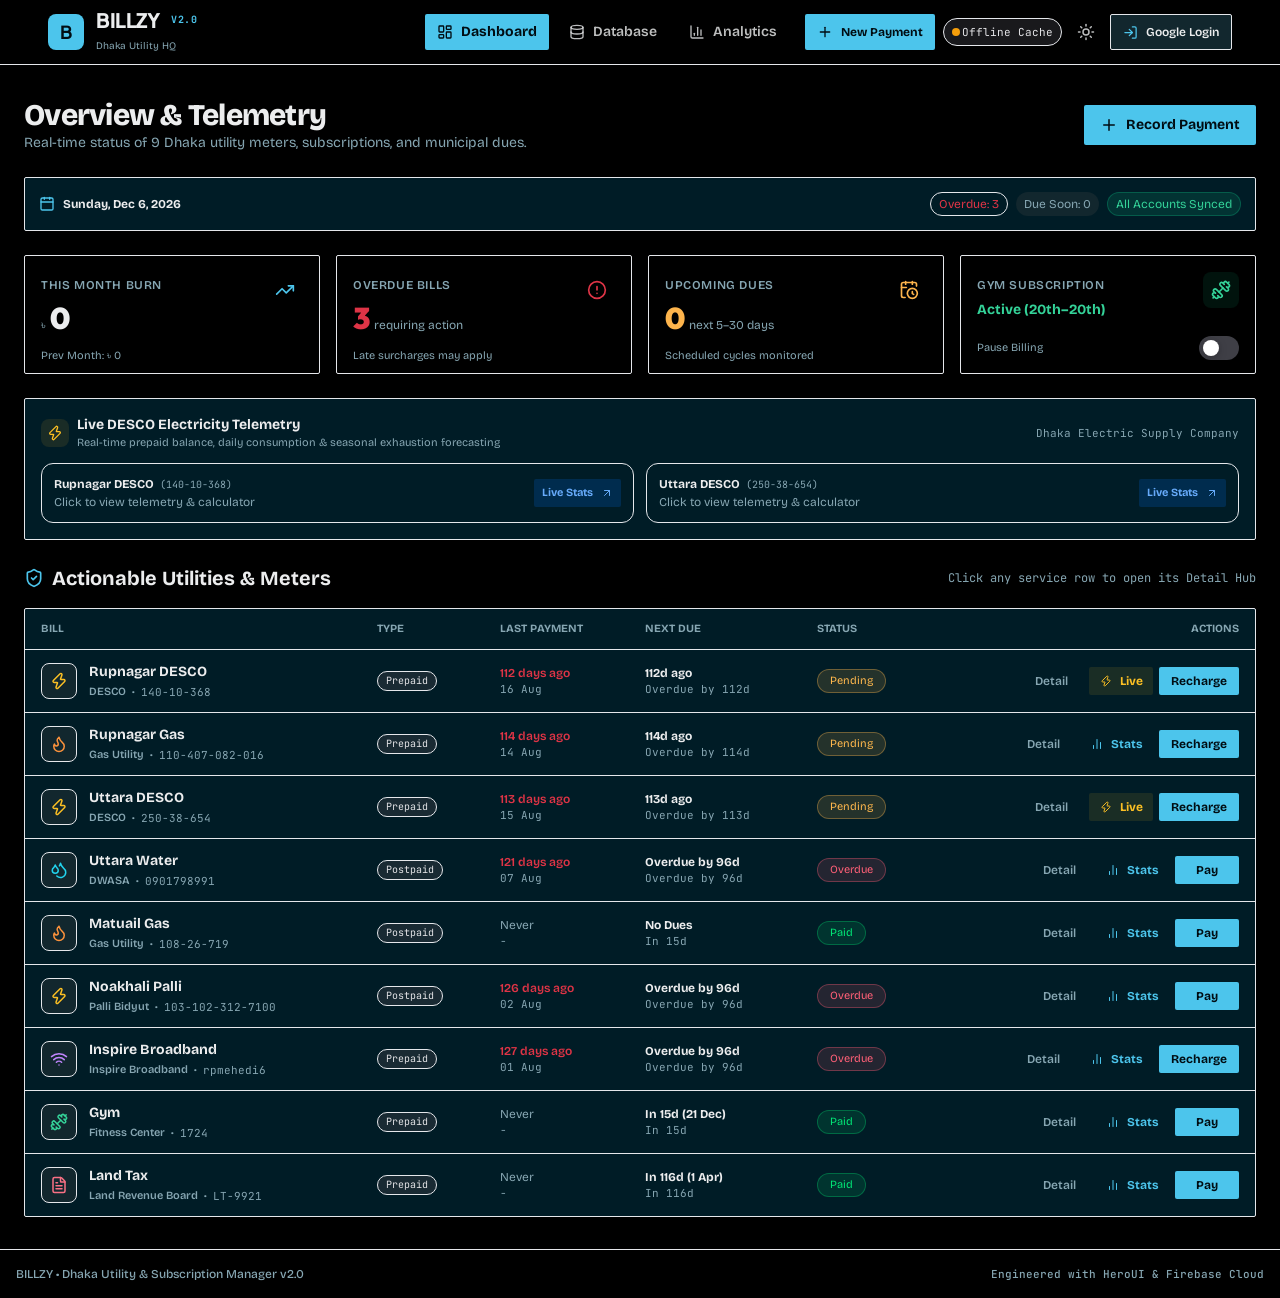
==== commit bb1fa587: "deploy: update billzy to Phase 5 (dashboard overhaul, status table, utility detail hubs)" ====
--- a/billzy/index.html
+++ b/billzy/index.html
@@ -17,8 +17,8 @@
     href="https://fonts.googleapis.com/css2?family=Bricolage+Grotesque:opsz,wght@12..96,400;500;600;700;800&family=Inter:wght@400;500;600;700;800;900&family=JetBrains+Mono:wght@500;700;800&family=Outfit:wght@600;700;800;900&family=Plus+Jakarta+Sans:wght@700;800;900&family=Tiro+Bangla&display=swap"
     rel="stylesheet"
   />
-  <script type="module" crossorigin src="./assets/index-ChV7DG9D.js"></script>
-  <link rel="stylesheet" crossorigin href="./assets/index-BfggsI28.css">
+  <script type="module" crossorigin src="./assets/index-B10XLiSS.js"></script>
+  <link rel="stylesheet" crossorigin href="./assets/index-B9cIIrP0.css">
 </head>
 <body class="min-h-screen bg-background text-foreground antialiased selection:bg-accent selection:text-accent-foreground">
   <div id="root"></div>
--- a/billzy/assets/index-B9cIIrP0.css
+++ b/billzy/assets/index-B9cIIrP0.css
@@ -0,0 +1 @@
+:root,.light,.default,[data-theme=light],[data-theme=default]{--accent: oklch(77.12% .1195 223.34);--accent-foreground: oklch(15% .0239 223.34);--background: oklch(97.02% .02 223.34);--border: oklch(90% .02 223.34);--danger: oklch(65.32% .2421 22.08);--danger-foreground: oklch(99.11% 0 0);--default: oklch(94% .02 223.34);--default-foreground: oklch(21.03% .0059 223.34);--field-background: oklch(100% .01 223.34);--field-border: transparent;--field-foreground: oklch(21.03% .02 223.34);--field-placeholder: oklch(55.17% .04 223.34);--focus: oklch(77.12% .1195 223.34);--foreground: oklch(21.03% .02 223.34);--muted: oklch(55.17% .04 223.34);--overlay: oklch(100% .006 223.34);--overlay-foreground: oklch(21.03% .02 223.34);--scrollbar: oklch(87.1% .02 223.34);--segment: oklch(100% .02 223.34);--segment-foreground: oklch(21.03% .02 223.34);--separator: oklch(92% .02 223.34);--success: oklch(73.29% .2012 147.15);--success-foreground: oklch(21.03% .0059 147.15);--surface: oklch(100% .01 223.34);--surface-foreground: oklch(21.03% .02 223.34);--surface-secondary: oklch(95.24% .016 223.34);--surface-secondary-foreground: oklch(21.03% .02 223.34);--surface-tertiary: oklch(93.73% .016 223.34);--surface-tertiary-foreground: oklch(21.03% .02 223.34);--warning: oklch(78.19% .1648 68.67);--warning-foreground: oklch(21.03% .0059 68.67);--radius: .125rem;--field-radius: .75rem;--font-bricolage-grotesque: "Bricolage Grotesque", system-ui, sans-serif;--font-sans: var(--font-bricolage-grotesque)}.dark,[data-theme=dark]{color-scheme:dark;--accent: oklch(77.12% .1195 223.34);--accent-foreground: oklch(15% .0239 223.34);--background: oklch(12% .02 223.34);--border: oklch(28% .02 223.34);--danger: oklch(59.4% .2046 20.97);--danger-foreground: oklch(99.11% 0 0);--default: oklch(27.4% .02 223.34);--default-foreground: oklch(99.11% 0 0);--field-background: oklch(21.03% .04 223.34);--field-border: transparent;--field-foreground: oklch(99.11% .02 223.34);--field-placeholder: oklch(70.5% .04 223.34);--focus: oklch(77.12% .1195 223.34);--foreground: oklch(99.11% .02 223.34);--muted: oklch(70.5% .04 223.34);--overlay: oklch(21.03% .04 223.34);--overlay-foreground: oklch(99.11% .02 223.34);--scrollbar: oklch(70.5% .02 223.34);--segment: oklch(39.64% .02 223.34);--segment-foreground: oklch(99.11% .02 223.34);--separator: oklch(25% .02 223.34);--success: oklch(73.29% .2012 147.15);--success-foreground: oklch(21.03% .0059 147.15);--surface: oklch(21.03% .04 223.34);--surface-foreground: oklch(99.11% .02 223.34);--surface-secondary: oklch(25.7% .03 223.34);--surface-secondary-foreground: oklch(99.11% .02 223.34);--surface-tertiary: oklch(27.21% .03 223.34);--surface-tertiary-foreground: oklch(99.11% .02 223.34);--warning: oklch(82.03% .1444 72.68);--warning-foreground: oklch(21.03% .0059 72.68)}*,:before,:after{--tw-border-spacing-x: 0;--tw-border-spacing-y: 0;--tw-translate-x: 0;--tw-translate-y: 0;--tw-rotate: 0;--tw-skew-x: 0;--tw-skew-y: 0;--tw-scale-x: 1;--tw-scale-y: 1;--tw-pan-x: ;--tw-pan-y: ;--tw-pinch-zoom: ;--tw-scroll-snap-strictness: proximity;--tw-gradient-from-position: ;--tw-gradient-via-position: ;--tw-gradient-to-position: ;--tw-ordinal: ;--tw-slashed-zero: ;--tw-numeric-figure: ;--tw-numeric-spacing: ;--tw-numeric-fraction: ;--tw-ring-inset: ;--tw-ring-offset-width: 0px;--tw-ring-offset-color: #fff;--tw-ring-color: rgb(59 130 246 / .5);--tw-ring-offset-shadow: 0 0 #0000;--tw-ring-shadow: 0 0 #0000;--tw-shadow: 0 0 #0000;--tw-shadow-colored: 0 0 #0000;--tw-blur: ;--tw-brightness: ;--tw-contrast: ;--tw-grayscale: ;--tw-hue-rotate: ;--tw-invert: ;--tw-saturate: ;--tw-sepia: ;--tw-drop-shadow: ;--tw-backdrop-blur: ;--tw-backdrop-brightness: ;--tw-backdrop-contrast: ;--tw-backdrop-grayscale: ;--tw-backdrop-hue-rotate: ;--tw-backdrop-invert: ;--tw-backdrop-opacity: ;--tw-backdrop-saturate: ;--tw-backdrop-sepia: ;--tw-contain-size: ;--tw-contain-layout: ;--tw-contain-paint: ;--tw-contain-style: }::backdrop{--tw-border-spacing-x: 0;--tw-border-spacing-y: 0;--tw-translate-x: 0;--tw-translate-y: 0;--tw-rotate: 0;--tw-skew-x: 0;--tw-skew-y: 0;--tw-scale-x: 1;--tw-scale-y: 1;--tw-pan-x: ;--tw-pan-y: ;--tw-pinch-zoom: ;--tw-scroll-snap-strictness: proximity;--tw-gradient-from-position: ;--tw-gradient-via-position: ;--tw-gradient-to-position: ;--tw-ordinal: ;--tw-slashed-zero: ;--tw-numeric-figure: ;--tw-numeric-spacing: ;--tw-numeric-fraction: ;--tw-ring-inset: ;--tw-ring-offset-width: 0px;--tw-ring-offset-color: #fff;--tw-ring-color: rgb(59 130 246 / .5);--tw-ring-offset-shadow: 0 0 #0000;--tw-ring-shadow: 0 0 #0000;--tw-shadow: 0 0 #0000;--tw-shadow-colored: 0 0 #0000;--tw-blur: ;--tw-brightness: ;--tw-contrast: ;--tw-grayscale: ;--tw-hue-rotate: ;--tw-invert: ;--tw-saturate: ;--tw-sepia: ;--tw-drop-shadow: ;--tw-backdrop-blur: ;--tw-backdrop-brightness: ;--tw-backdrop-contrast: ;--tw-backdrop-grayscale: ;--tw-backdrop-hue-rotate: ;--tw-backdrop-invert: ;--tw-backdrop-opacity: ;--tw-backdrop-saturate: ;--tw-backdrop-sepia: ;--tw-contain-size: ;--tw-contain-layout: ;--tw-contain-paint: ;--tw-contain-style: }*,:before,:after{box-sizing:border-box;border-width:0;border-style:solid;border-color:#e5e7eb}:before,:after{--tw-content: ""}html,:host{line-height:1.5;-webkit-text-size-adjust:100%;-moz-tab-size:4;-o-tab-size:4;tab-size:4;font-family:Bricolage Grotesque,system-ui,sans-serif;font-feature-settings:normal;font-variation-settings:normal;-webkit-tap-highlight-color:transparent}body{margin:0;line-height:inherit}hr{height:0;color:inherit;border-top-width:1px}abbr:where([title]){-webkit-text-decoration:underline dotted;text-decoration:underline dotted}h1,h2,h3,h4,h5,h6{font-size:inherit;font-weight:inherit}a{color:inherit;text-decoration:inherit}b,strong{font-weight:bolder}code,kbd,samp,pre{font-family:JetBrains Mono,monospace;font-feature-settings:normal;font-variation-settings:normal;font-size:1em}small{font-size:80%}sub,sup{font-size:75%;line-height:0;position:relative;vertical-align:baseline}sub{bottom:-.25em}sup{top:-.5em}table{text-indent:0;border-color:inherit;border-collapse:collapse}button,input,optgroup,select,textarea{font-family:inherit;font-feature-settings:inherit;font-variation-settings:inherit;font-size:100%;font-weight:inherit;line-height:inherit;letter-spacing:inherit;color:inherit;margin:0;padding:0}button,select{text-transform:none}button,input:where([type=button]),input:where([type=reset]),input:where([type=submit]){-webkit-appearance:button;background-color:transparent;background-image:none}:-moz-focusring{outline:auto}:-moz-ui-invalid{box-shadow:none}progress{vertical-align:baseline}::-webkit-inner-spin-button,::-webkit-outer-spin-button{height:auto}[type=search]{-webkit-appearance:textfield;outline-offset:-2px}::-webkit-search-decoration{-webkit-appearance:none}::-webkit-file-upload-button{-webkit-appearance:button;font:inherit}summary{display:list-item}blockquote,dl,dd,h1,h2,h3,h4,h5,h6,hr,figure,p,pre{margin:0}fieldset{margin:0;padding:0}legend{padding:0}ol,ul,menu{list-style:none;margin:0;padding:0}dialog{padding:0}textarea{resize:vertical}input::-moz-placeholder,textarea::-moz-placeholder{opacity:1;color:#9ca3af}input::placeholder,textarea::placeholder{opacity:1;color:#9ca3af}button,[role=button]{cursor:pointer}:disabled{cursor:default}img,svg,video,canvas,audio,iframe,embed,object{display:block;vertical-align:middle}img,video{max-width:100%;height:auto}[hidden]:where(:not([hidden=until-found])){display:none}:root,[data-theme]{color:hsl(var(--heroui-foreground));background-color:hsl(var(--heroui-background))}.sr-only{position:absolute;width:1px;height:1px;padding:0;margin:-1px;overflow:hidden;clip:rect(0,0,0,0);white-space:nowrap;border-width:0}.pointer-events-none{pointer-events:none}.pointer-events-auto{pointer-events:auto}.visible{visibility:visible}.invisible{visibility:hidden}.static{position:static}.fixed{position:fixed}.absolute{position:absolute}.relative{position:relative}.sticky{position:sticky}.inset-0{top:0;right:0;bottom:0;left:0}.inset-x-0{left:0;right:0}.inset-y-0{top:0;bottom:0}.bottom-0{bottom:0}.bottom-4{bottom:1rem}.bottom-6{bottom:1.5rem}.bottom-\[10\%\]{bottom:10%}.bottom-\[5\%\]{bottom:5%}.end-1{inset-inline-end:.25rem}.end-1\.5{inset-inline-end:.375rem}.end-3{inset-inline-end:.75rem}.end-auto{inset-inline-end:auto}.left-0{left:0}.left-1\/2{left:50%}.left-\[10\%\]{left:10%}.left-\[5\%\]{left:5%}.right-0{right:0}.right-2{right:.5rem}.right-4{right:1rem}.right-6{right:1.5rem}.right-\[10\%\]{right:10%}.right-\[5\%\]{right:5%}.start-0{inset-inline-start:0px}.start-1\.5{inset-inline-start:.375rem}.start-2{inset-inline-start:.5rem}.start-3{inset-inline-start:.75rem}.start-\[calc\(var\(--cursor-hit-x\)\*-1\)\]{inset-inline-start:calc(var(--cursor-hit-x) * -1)}.start-auto{inset-inline-start:auto}.top-0{top:0}.top-1{top:.25rem}.top-1\/2{top:50%}.top-2{top:.5rem}.top-\[10\%\]{top:10%}.top-\[5\%\]{top:5%}.top-\[calc\(100\%_\+_2px\)\]{top:calc(100% + 2px)}.top-\[var\(--navbar-height\)\]{top:var(--navbar-height)}.-z-30{z-index:-30}.z-0{z-index:0}.z-10{z-index:10}.z-20{z-index:20}.z-30{z-index:30}.z-40{z-index:40}.z-50{z-index:50}.z-\[1\]{z-index:1}.z-\[9999\]{z-index:9999}.order-1{order:1}.order-2{order:2}.order-3{order:3}.col-span-2{grid-column:span 2 / span 2}.-m-2{margin:-.5rem}.-m-2\.5{margin:-.625rem}.m-0{margin:0}.-mx-1{margin-left:-.25rem;margin-right:-.25rem}.-mx-2{margin-left:-.5rem;margin-right:-.5rem}.mx-0{margin-left:0;margin-right:0}.mx-1{margin-left:.25rem;margin-right:.25rem}.mx-\[calc\(\(theme\(spacing\.5\)-theme\(spacing\.1\)\)\/2\)\]{margin-left:.5rem;margin-right:.5rem}.mx-\[calc\(\(theme\(spacing\.6\)-theme\(spacing\.3\)\)\/2\)\]{margin-left:.375rem;margin-right:.375rem}.mx-\[calc\(\(theme\(spacing\.7\)-theme\(spacing\.5\)\)\/2\)\]{margin-left:.25rem;margin-right:.25rem}.mx-auto{margin-left:auto;margin-right:auto}.my-0{margin-top:0;margin-bottom:0}.my-1{margin-top:.25rem;margin-bottom:.25rem}.my-16{margin-top:4rem;margin-bottom:4rem}.my-\[calc\(\(theme\(spacing\.5\)-theme\(spacing\.1\)\)\/2\)\]{margin-top:.5rem;margin-bottom:.5rem}.my-\[calc\(\(theme\(spacing\.6\)-theme\(spacing\.3\)\)\/2\)\]{margin-top:.375rem;margin-bottom:.375rem}.my-\[calc\(\(theme\(spacing\.7\)-theme\(spacing\.5\)\)\/2\)\]{margin-top:.25rem;margin-bottom:.25rem}.my-auto{margin-top:auto;margin-bottom:auto}.-mr-2{margin-right:-.5rem}.-ms-2{margin-inline-start:-.5rem}.mb-1{margin-bottom:.25rem}.mb-1\.5{margin-bottom:.375rem}.mb-2{margin-bottom:.5rem}.mb-5{margin-bottom:1.25rem}.mb-px{margin-bottom:1px}.me-2{margin-inline-end:.5rem}.ml-1{margin-left:.25rem}.ml-2{margin-left:.5rem}.mr-1{margin-right:.25rem}.ms-2{margin-inline-start:.5rem}.mt-0\.5{margin-top:.125rem}.mt-1{margin-top:.25rem}.mt-2{margin-top:.5rem}.box-border{box-sizing:border-box}.box-content{box-sizing:content-box}.line-clamp-1{overflow:hidden;display:-webkit-box;-webkit-box-orient:vertical;-webkit-line-clamp:1}.block{display:block}.inline-block{display:inline-block}.flex{display:flex}.inline-flex{display:inline-flex}.table{display:table}.grid{display:grid}.inline-grid{display:inline-grid}.hidden{display:none}.\!h-auto{height:auto!important}.h-1{height:.25rem}.h-1\.5{height:.375rem}.h-10{height:2.5rem}.h-11{height:2.75rem}.h-12{height:3rem}.h-14{height:3.5rem}.h-16{height:4rem}.h-2{height:.5rem}.h-2\.5{height:.625rem}.h-3{height:.75rem}.h-3\.5{height:.875rem}.h-36{height:9rem}.h-4{height:1rem}.h-40{height:10rem}.h-48{height:12rem}.h-5{height:1.25rem}.h-56{height:14rem}.h-6{height:1.5rem}.h-60{height:15rem}.h-64{height:16rem}.h-7{height:1.75rem}.h-8{height:2rem}.h-9{height:2.25rem}.h-\[--visual-viewport-height\]{height:var(--visual-viewport-height)}.h-\[100dvh\]{height:100dvh}.h-\[2px\]{height:2px}.h-\[50\%\]{height:50%}.h-\[calc\(100dvh_-_var\(--navbar-height\)\)\]{height:calc(100dvh - var(--navbar-height))}.h-\[var\(--navbar-height\)\]{height:var(--navbar-height)}.h-\[var\(--picker-height\)\]{height:var(--picker-height)}.h-auto{height:auto}.h-divider{height:var(--heroui-divider-weight)}.h-fit{height:-moz-fit-content;height:fit-content}.h-full{height:100%}.h-px{height:1px}.h-screen{height:100vh}.max-h-\[20rem\]{max-height:20rem}.max-h-\[24rem\]{max-height:24rem}.max-h-\[28rem\]{max-height:28rem}.max-h-\[32rem\]{max-height:32rem}.max-h-\[36rem\]{max-height:36rem}.max-h-\[42rem\]{max-height:42rem}.max-h-\[48rem\]{max-height:48rem}.max-h-\[56rem\]{max-height:56rem}.max-h-\[64rem\]{max-height:64rem}.max-h-\[92vh\]{max-height:92vh}.max-h-\[calc\(100\%_-_8rem\)\]{max-height:calc(100% - 8rem)}.max-h-\[none\]{max-height:none}.max-h-full{max-height:100%}.min-h-10{min-height:2.5rem}.min-h-12{min-height:3rem}.min-h-14{min-height:3.5rem}.min-h-16{min-height:4rem}.min-h-3{min-height:.75rem}.min-h-3\.5{min-height:.875rem}.min-h-4{min-height:1rem}.min-h-5{min-height:1.25rem}.min-h-6{min-height:1.5rem}.min-h-7{min-height:1.75rem}.min-h-8{min-height:2rem}.min-h-\[100dvh\]{min-height:100dvh}.min-h-\[32px\]{min-height:32px}.min-h-screen{min-height:100vh}.w-1{width:.25rem}.w-1\.5{width:.375rem}.w-10{width:2.5rem}.w-12{width:3rem}.w-14{width:3.5rem}.w-2{width:.5rem}.w-2\.5{width:.625rem}.w-3{width:.75rem}.w-3\.5{width:.875rem}.w-4{width:1rem}.w-5{width:1.25rem}.w-6{width:1.5rem}.w-7{width:1.75rem}.w-8{width:2rem}.w-9{width:2.25rem}.w-\[80\%\]{width:80%}.w-\[calc\(100\%\+var\(--cursor-hit-x\)\*2\)\]{width:calc(100% + var(--cursor-hit-x) * 2)}.w-\[calc\(100\%_-_16px\)\]{width:calc(100% - 16px)}.w-\[calc\(100\%_-_theme\(spacing\.6\)\)\]{width:calc(100% - 1.5rem)}.w-\[calc\(var\(--visible-months\)_\*_var\(--calendar-width\)\)\]{width:calc(var(--visible-months) * var(--calendar-width))}.w-auto{width:auto}.w-divider{width:var(--heroui-divider-weight)}.w-fit{width:-moz-fit-content;width:fit-content}.w-full{width:100%}.w-max{width:-moz-max-content;width:max-content}.w-px{width:1px}.w-screen{width:100vw}.min-w-0{min-width:0px}.min-w-10{min-width:2.5rem}.min-w-12{min-width:3rem}.min-w-16{min-width:4rem}.min-w-20{min-width:5rem}.min-w-24{min-width:6rem}.min-w-3{min-width:.75rem}.min-w-3\.5{min-width:.875rem}.min-w-4{min-width:1rem}.min-w-40{min-width:10rem}.min-w-5{min-width:1.25rem}.min-w-6{min-width:1.5rem}.min-w-7{min-width:1.75rem}.min-w-8{min-width:2rem}.min-w-9{min-width:2.25rem}.min-w-\[200px\]{min-width:200px}.min-w-full{min-width:100%}.min-w-max{min-width:-moz-max-content;min-width:max-content}.min-w-min{min-width:-moz-min-content;min-width:min-content}.max-w-2xl{max-width:42rem}.max-w-3xl{max-width:48rem}.max-w-4xl{max-width:56rem}.max-w-5xl{max-width:64rem}.max-w-7xl{max-width:80rem}.max-w-\[1024px\]{max-width:1024px}.max-w-\[1280px\]{max-width:1280px}.max-w-\[1536px\]{max-width:1536px}.max-w-\[180px\]{max-width:180px}.max-w-\[270px\]{max-width:270px}.max-w-\[640px\]{max-width:640px}.max-w-\[768px\]{max-width:768px}.max-w-\[90vw\]{max-width:90vw}.max-w-\[none\]{max-width:none}.max-w-fit{max-width:-moz-fit-content;max-width:fit-content}.max-w-full{max-width:100%}.max-w-lg{max-width:32rem}.max-w-md{max-width:28rem}.max-w-sm{max-width:24rem}.max-w-xl{max-width:36rem}.max-w-xs{max-width:20rem}.flex-1{flex:1 1 0%}.flex-auto{flex:1 1 auto}.flex-initial{flex:0 1 auto}.flex-none{flex:none}.flex-shrink-0,.shrink-0{flex-shrink:0}.flex-grow{flex-grow:1}.basis-0{flex-basis:0px}.table-auto{table-layout:auto}.table-fixed{table-layout:fixed}.border-collapse{border-collapse:collapse}.origin-center{transform-origin:center}.origin-left{transform-origin:left}.origin-right{transform-origin:right}.origin-top{transform-origin:top}.origin-top-left{transform-origin:top left}.-translate-x-1\/2{--tw-translate-x: -50%;transform:translate(var(--tw-translate-x),var(--tw-translate-y)) rotate(var(--tw-rotate)) skew(var(--tw-skew-x)) skewY(var(--tw-skew-y)) scaleX(var(--tw-scale-x)) scaleY(var(--tw-scale-y))}.-translate-y-1{--tw-translate-y: -.25rem;transform:translate(var(--tw-translate-x),var(--tw-translate-y)) rotate(var(--tw-rotate)) skew(var(--tw-skew-x)) skewY(var(--tw-skew-y)) scaleX(var(--tw-scale-x)) scaleY(var(--tw-scale-y))}.-translate-y-1\/2{--tw-translate-y: -50%;transform:translate(var(--tw-translate-x),var(--tw-translate-y)) rotate(var(--tw-rotate)) skew(var(--tw-skew-x)) skewY(var(--tw-skew-y)) scaleX(var(--tw-scale-x)) scaleY(var(--tw-scale-y))}.translate-x-1{--tw-translate-x: .25rem;transform:translate(var(--tw-translate-x),var(--tw-translate-y)) rotate(var(--tw-rotate)) skew(var(--tw-skew-x)) skewY(var(--tw-skew-y)) scaleX(var(--tw-scale-x)) scaleY(var(--tw-scale-y))}.translate-x-1\/2{--tw-translate-x: 50%;transform:translate(var(--tw-translate-x),var(--tw-translate-y)) rotate(var(--tw-rotate)) skew(var(--tw-skew-x)) skewY(var(--tw-skew-y)) scaleX(var(--tw-scale-x)) scaleY(var(--tw-scale-y))}.translate-y-1{--tw-translate-y: .25rem;transform:translate(var(--tw-translate-x),var(--tw-translate-y)) rotate(var(--tw-rotate)) skew(var(--tw-skew-x)) skewY(var(--tw-skew-y)) scaleX(var(--tw-scale-x)) scaleY(var(--tw-scale-y))}.translate-y-1\/2{--tw-translate-y: 50%;transform:translate(var(--tw-translate-x),var(--tw-translate-y)) rotate(var(--tw-rotate)) skew(var(--tw-skew-x)) skewY(var(--tw-skew-y)) scaleX(var(--tw-scale-x)) scaleY(var(--tw-scale-y))}.rotate-0{--tw-rotate: 0deg;transform:translate(var(--tw-translate-x),var(--tw-translate-y)) rotate(var(--tw-rotate)) skew(var(--tw-skew-x)) skewY(var(--tw-skew-y)) scaleX(var(--tw-scale-x)) scaleY(var(--tw-scale-y))}.rotate-180{--tw-rotate: 180deg;transform:translate(var(--tw-translate-x),var(--tw-translate-y)) rotate(var(--tw-rotate)) skew(var(--tw-skew-x)) skewY(var(--tw-skew-y)) scaleX(var(--tw-scale-x)) scaleY(var(--tw-scale-y))}.scale-0{--tw-scale-x: 0;--tw-scale-y: 0;transform:translate(var(--tw-translate-x),var(--tw-translate-y)) rotate(var(--tw-rotate)) skew(var(--tw-skew-x)) skewY(var(--tw-skew-y)) scaleX(var(--tw-scale-x)) scaleY(var(--tw-scale-y))}.scale-100{--tw-scale-x: 1;--tw-scale-y: 1;transform:translate(var(--tw-translate-x),var(--tw-translate-y)) rotate(var(--tw-rotate)) skew(var(--tw-skew-x)) skewY(var(--tw-skew-y)) scaleX(var(--tw-scale-x)) scaleY(var(--tw-scale-y))}.scale-105{--tw-scale-x: 1.05;--tw-scale-y: 1.05;transform:translate(var(--tw-translate-x),var(--tw-translate-y)) rotate(var(--tw-rotate)) skew(var(--tw-skew-x)) skewY(var(--tw-skew-y)) scaleX(var(--tw-scale-x)) scaleY(var(--tw-scale-y))}.scale-50{--tw-scale-x: .5;--tw-scale-y: .5;transform:translate(var(--tw-translate-x),var(--tw-translate-y)) rotate(var(--tw-rotate)) skew(var(--tw-skew-x)) skewY(var(--tw-skew-y)) scaleX(var(--tw-scale-x)) scaleY(var(--tw-scale-y))}.scale-90{--tw-scale-x: .9;--tw-scale-y: .9;transform:translate(var(--tw-translate-x),var(--tw-translate-y)) rotate(var(--tw-rotate)) skew(var(--tw-skew-x)) skewY(var(--tw-skew-y)) scaleX(var(--tw-scale-x)) scaleY(var(--tw-scale-y))}.transform{transform:translate(var(--tw-translate-x),var(--tw-translate-y)) rotate(var(--tw-rotate)) skew(var(--tw-skew-x)) skewY(var(--tw-skew-y)) scaleX(var(--tw-scale-x)) scaleY(var(--tw-scale-y))}@keyframes appearance-in{0%{opacity:0;transform:translateZ(0) scale(.95)}60%{opacity:.75;backface-visibility:hidden;webkit-font-smoothing:antialiased;transform:translateZ(0) scale(1.05)}to{opacity:1;transform:translateZ(0) scale(1)}}.animate-\[appearance-in_1s_infinite\]{animation:appearance-in 1s infinite}@keyframes drip-expand{0%{opacity:.2;transform:scale(0)}to{opacity:0;transform:scale(2)}}.animate-drip-expand{animation:drip-expand .42s linear}@keyframes indeterminate-bar{0%{transform:translate(-50%) scaleX(.2)}to{transform:translate(100%) scaleX(1)}}.animate-indeterminate-bar{animation:indeterminate-bar 1.5s cubic-bezier(.65,.815,.735,.395) infinite normal none running}.animate-none{animation:none}@keyframes pulse{50%{opacity:.5}}.animate-pulse{animation:pulse 2s cubic-bezier(.4,0,.6,1) infinite}@keyframes spin{to{transform:rotate(360deg)}}.animate-spin{animation:spin 1s linear infinite}.animate-spinner-ease-spin{animation:spinner-spin .8s ease infinite}@keyframes spinner-spin{0%{transform:rotate(0)}to{transform:rotate(360deg)}}.animate-spinner-linear-spin{animation:spinner-spin .8s linear infinite}.cursor-default{cursor:default}.cursor-grab{cursor:grab}.cursor-not-allowed{cursor:not-allowed}.cursor-pointer{cursor:pointer}.cursor-text{cursor:text}.touch-none{touch-action:none}.select-none{-webkit-user-select:none;-moz-user-select:none;user-select:none}.resize-none{resize:none}.resize{resize:both}.snap-y{scroll-snap-type:y var(--tw-scroll-snap-strictness)}.snap-mandatory{--tw-scroll-snap-strictness: mandatory}.snap-center{scroll-snap-align:center}.scroll-py-6{scroll-padding-top:1.5rem;scroll-padding-bottom:1.5rem}.list-none{list-style-type:none}.appearance-none{-webkit-appearance:none;-moz-appearance:none;appearance:none}.grid-cols-1{grid-template-columns:repeat(1,minmax(0,1fr))}.grid-cols-2{grid-template-columns:repeat(2,minmax(0,1fr))}.grid-cols-3{grid-template-columns:repeat(3,minmax(0,1fr))}.grid-cols-4{grid-template-columns:repeat(4,minmax(0,1fr))}.flex-row{flex-direction:row}.flex-row-reverse{flex-direction:row-reverse}.flex-col{flex-direction:column}.flex-col-reverse{flex-direction:column-reverse}.flex-wrap{flex-wrap:wrap}.flex-nowrap{flex-wrap:nowrap}.place-content-center{place-content:center}.place-items-center{place-items:center}.items-start{align-items:flex-start}.items-end{align-items:flex-end}.items-center{align-items:center}.items-baseline{align-items:baseline}.justify-start{justify-content:flex-start}.justify-end{justify-content:flex-end}.justify-center{justify-content:center}.justify-between{justify-content:space-between}.\!gap-0{gap:0px!important}.gap-0{gap:0px}.gap-0\.5{gap:.125rem}.gap-1{gap:.25rem}.gap-1\.5{gap:.375rem}.gap-2{gap:.5rem}.gap-2\.5{gap:.625rem}.gap-3{gap:.75rem}.gap-4{gap:1rem}.gap-5{gap:1.25rem}.gap-6{gap:1.5rem}.gap-x-0{-moz-column-gap:0px;column-gap:0px}.gap-x-0\.5{-moz-column-gap:.125rem;column-gap:.125rem}.gap-x-1{-moz-column-gap:.25rem;column-gap:.25rem}.gap-x-2{-moz-column-gap:.5rem;column-gap:.5rem}.gap-x-6{-moz-column-gap:1.5rem;column-gap:1.5rem}.gap-y-1\.5{row-gap:.375rem}.gap-y-2{row-gap:.5rem}.space-x-0\.5>:not([hidden])~:not([hidden]){--tw-space-x-reverse: 0;margin-right:calc(.125rem * var(--tw-space-x-reverse));margin-left:calc(.125rem * calc(1 - var(--tw-space-x-reverse)))}.space-y-0\.5>:not([hidden])~:not([hidden]){--tw-space-y-reverse: 0;margin-top:calc(.125rem * calc(1 - var(--tw-space-y-reverse)));margin-bottom:calc(.125rem * var(--tw-space-y-reverse))}.space-y-1>:not([hidden])~:not([hidden]){--tw-space-y-reverse: 0;margin-top:calc(.25rem * calc(1 - var(--tw-space-y-reverse)));margin-bottom:calc(.25rem * var(--tw-space-y-reverse))}.space-y-1\.5>:not([hidden])~:not([hidden]){--tw-space-y-reverse: 0;margin-top:calc(.375rem * calc(1 - var(--tw-space-y-reverse)));margin-bottom:calc(.375rem * var(--tw-space-y-reverse))}.space-y-2>:not([hidden])~:not([hidden]){--tw-space-y-reverse: 0;margin-top:calc(.5rem * calc(1 - var(--tw-space-y-reverse)));margin-bottom:calc(.5rem * var(--tw-space-y-reverse))}.space-y-3>:not([hidden])~:not([hidden]){--tw-space-y-reverse: 0;margin-top:calc(.75rem * calc(1 - var(--tw-space-y-reverse)));margin-bottom:calc(.75rem * var(--tw-space-y-reverse))}.space-y-4>:not([hidden])~:not([hidden]){--tw-space-y-reverse: 0;margin-top:calc(1rem * calc(1 - var(--tw-space-y-reverse)));margin-bottom:calc(1rem * var(--tw-space-y-reverse))}.space-y-5>:not([hidden])~:not([hidden]){--tw-space-y-reverse: 0;margin-top:calc(1.25rem * calc(1 - var(--tw-space-y-reverse)));margin-bottom:calc(1.25rem * var(--tw-space-y-reverse))}.space-y-6>:not([hidden])~:not([hidden]){--tw-space-y-reverse: 0;margin-top:calc(1.5rem * calc(1 - var(--tw-space-y-reverse)));margin-bottom:calc(1.5rem * var(--tw-space-y-reverse))}.divide-y>:not([hidden])~:not([hidden]){--tw-divide-y-reverse: 0;border-top-width:calc(1px * calc(1 - var(--tw-divide-y-reverse)));border-bottom-width:calc(1px * var(--tw-divide-y-reverse))}.self-start{align-self:flex-start}.self-end{align-self:flex-end}.self-center{align-self:center}.overflow-auto{overflow:auto}.overflow-hidden{overflow:hidden}.overflow-clip{overflow:clip}.overflow-visible{overflow:visible}.overflow-x-auto{overflow-x:auto}.overflow-y-auto{overflow-y:auto}.overflow-x-hidden{overflow-x:hidden}.overflow-y-hidden{overflow-y:hidden}.overflow-x-scroll{overflow-x:scroll}.overflow-y-scroll{overflow-y:scroll}.truncate{overflow:hidden;text-overflow:ellipsis;white-space:nowrap}.text-ellipsis{text-overflow:ellipsis}.whitespace-normal{white-space:normal}.whitespace-nowrap{white-space:nowrap}.break-words{overflow-wrap:break-word}.\!rounded-none{border-radius:0!important}.rounded{border-radius:var(--radius, .125rem)}.rounded-\[calc\(theme\(borderRadius\.large\)\/1\.5\)\]{border-radius:calc(var(--heroui-radius-large) / 1.5)}.rounded-\[calc\(theme\(borderRadius\.medium\)\*0\.5\)\]{border-radius:calc(var(--heroui-radius-medium) * .5)}.rounded-\[calc\(theme\(borderRadius\.medium\)\*0\.6\)\]{border-radius:calc(var(--heroui-radius-medium) * .6)}.rounded-\[calc\(theme\(borderRadius\.medium\)\*0\.7\)\]{border-radius:calc(var(--heroui-radius-medium) * .7)}.rounded-\[calc\(theme\(borderRadius\.medium\)\/2\)\]{border-radius:calc(var(--heroui-radius-medium) / 2)}.rounded-\[calc\(theme\(borderRadius\.small\)\/2\)\]{border-radius:calc(var(--heroui-radius-small) / 2)}.rounded-\[var\(--field-radius\)\]{border-radius:var(--field-radius)}.rounded-\[var\(--radius\)\]{border-radius:var(--radius)}.rounded-full{border-radius:9999px}.rounded-large{border-radius:var(--heroui-radius-large)}.rounded-lg{border-radius:.5rem}.rounded-md{border-radius:.375rem}.rounded-medium{border-radius:var(--heroui-radius-medium)}.rounded-none{border-radius:0}.rounded-sm{border-radius:.125rem}.rounded-small{border-radius:var(--heroui-radius-small)}.rounded-xl{border-radius:.75rem}.\!rounded-e-none{border-start-end-radius:0px!important;border-end-end-radius:0px!important}.\!rounded-s-none{border-start-start-radius:0px!important;border-end-start-radius:0px!important}.rounded-b-large{border-bottom-right-radius:var(--heroui-radius-large);border-bottom-left-radius:var(--heroui-radius-large)}.rounded-b-medium{border-bottom-right-radius:var(--heroui-radius-medium);border-bottom-left-radius:var(--heroui-radius-medium)}.rounded-b-none{border-bottom-right-radius:0;border-bottom-left-radius:0}.rounded-b-small{border-bottom-right-radius:var(--heroui-radius-small);border-bottom-left-radius:var(--heroui-radius-small)}.rounded-l-none{border-top-left-radius:0;border-bottom-left-radius:0}.rounded-r-none{border-top-right-radius:0;border-bottom-right-radius:0}.rounded-t-2xl{border-top-left-radius:1rem;border-top-right-radius:1rem}.rounded-t-large{border-top-left-radius:var(--heroui-radius-large);border-top-right-radius:var(--heroui-radius-large)}.rounded-t-medium{border-top-left-radius:var(--heroui-radius-medium);border-top-right-radius:var(--heroui-radius-medium)}.rounded-t-none{border-top-left-radius:0;border-top-right-radius:0}.rounded-t-small{border-top-left-radius:var(--heroui-radius-small);border-top-right-radius:var(--heroui-radius-small)}.border{border-width:1px}.border-0{border-width:0px}.border-1{border-width:1px}.border-2{border-width:2px}.border-3{border-width:3px}.border-medium{border-width:var(--heroui-border-width-medium)}.border-small{border-width:var(--heroui-border-width-small)}.border-x-\[calc\(theme\(spacing\.5\)\/2\)\]{border-left-width:.625rem;border-right-width:.625rem}.border-x-\[calc\(theme\(spacing\.6\)\/2\)\]{border-left-width:.75rem;border-right-width:.75rem}.border-x-\[calc\(theme\(spacing\.7\)\/2\)\]{border-left-width:.875rem;border-right-width:.875rem}.border-y-\[calc\(theme\(spacing\.5\)\/2\)\]{border-top-width:.625rem;border-bottom-width:.625rem}.border-y-\[calc\(theme\(spacing\.6\)\/2\)\]{border-top-width:.75rem;border-bottom-width:.75rem}.border-y-\[calc\(theme\(spacing\.7\)\/2\)\]{border-top-width:.875rem;border-bottom-width:.875rem}.border-b{border-bottom-width:1px}.border-b-medium{border-bottom-width:var(--heroui-border-width-medium)}.border-t{border-top-width:1px}.border-solid{border-style:solid}.border-dashed{border-style:dashed}.border-dotted{border-style:dotted}.\!border-none{border-style:none!important}.border-none{border-style:none}.\!border-danger{border-color:var(--danger)!important}.border-amber-400\/20{border-color:#fbbf2433}.border-background{--tw-border-opacity: 1;border-color:hsl(var(--heroui-background) / var(--heroui-background-opacity, var(--tw-border-opacity)))}.border-cyan-500\/20{border-color:#06b6d433}.border-danger{border-color:var(--danger)}.border-danger-100{--tw-border-opacity: 1;border-color:hsl(var(--heroui-danger-100) / var(--heroui-danger-100-opacity, var(--tw-border-opacity)))}.border-danger-200{--tw-border-opacity: 1;border-color:hsl(var(--heroui-danger-200) / var(--heroui-danger-200-opacity, var(--tw-border-opacity)))}.border-default{--tw-border-opacity: 1;border-color:hsl(var(--heroui-default) / var(--heroui-default-opacity, var(--tw-border-opacity)))}.border-default-200{--tw-border-opacity: 1;border-color:hsl(var(--heroui-default-200) / var(--heroui-default-200-opacity, var(--tw-border-opacity)))}.border-default-300{--tw-border-opacity: 1;border-color:hsl(var(--heroui-default-300) / var(--heroui-default-300-opacity, var(--tw-border-opacity)))}.border-divider{--tw-border-opacity: 1;border-color:hsl(var(--heroui-divider) / var(--heroui-divider-opacity, var(--tw-border-opacity)))}.border-emerald-500\/30{border-color:#10b9814d}.border-foreground{--tw-border-opacity: 1;border-color:hsl(var(--heroui-foreground) / var(--heroui-foreground-opacity, var(--tw-border-opacity)))}.border-orange-500\/20{border-color:#f9731633}.border-primary{--tw-border-opacity: 1;border-color:hsl(var(--heroui-primary) / var(--heroui-primary-opacity, var(--tw-border-opacity)))}.border-primary-100{--tw-border-opacity: 1;border-color:hsl(var(--heroui-primary-100) / var(--heroui-primary-100-opacity, var(--tw-border-opacity)))}.border-primary-200{--tw-border-opacity: 1;border-color:hsl(var(--heroui-primary-200) / var(--heroui-primary-200-opacity, var(--tw-border-opacity)))}.border-secondary{--tw-border-opacity: 1;border-color:hsl(var(--heroui-secondary) / var(--heroui-secondary-opacity, var(--tw-border-opacity)))}.border-secondary-100{--tw-border-opacity: 1;border-color:hsl(var(--heroui-secondary-100) / var(--heroui-secondary-100-opacity, var(--tw-border-opacity)))}.border-secondary-200{--tw-border-opacity: 1;border-color:hsl(var(--heroui-secondary-200) / var(--heroui-secondary-200-opacity, var(--tw-border-opacity)))}.border-success{border-color:var(--success)}.border-success-100{--tw-border-opacity: 1;border-color:hsl(var(--heroui-success-100) / var(--heroui-success-100-opacity, var(--tw-border-opacity)))}.border-success-200{--tw-border-opacity: 1;border-color:hsl(var(--heroui-success-200) / var(--heroui-success-200-opacity, var(--tw-border-opacity)))}.border-success-300{--tw-border-opacity: 1;border-color:hsl(var(--heroui-success-300) / var(--heroui-success-300-opacity, var(--tw-border-opacity)))}.border-surface{border-color:var(--surface)}.border-transparent{border-color:transparent}.border-warning{border-color:var(--warning)}.border-warning-100{--tw-border-opacity: 1;border-color:hsl(var(--heroui-warning-100) / var(--heroui-warning-100-opacity, var(--tw-border-opacity)))}.border-warning-200{--tw-border-opacity: 1;border-color:hsl(var(--heroui-warning-200) / var(--heroui-warning-200-opacity, var(--tw-border-opacity)))}.border-warning-300{--tw-border-opacity: 1;border-color:hsl(var(--heroui-warning-300) / var(--heroui-warning-300-opacity, var(--tw-border-opacity)))}.border-x-transparent{border-left-color:transparent;border-right-color:transparent}.border-y-transparent{border-top-color:transparent;border-bottom-color:transparent}.border-b-current{border-bottom-color:currentColor}.border-b-danger{border-bottom-color:var(--danger)}.border-b-default{--tw-border-opacity: 1;border-bottom-color:hsl(var(--heroui-default) / var(--heroui-default-opacity, var(--tw-border-opacity)))}.border-b-foreground{--tw-border-opacity: 1;border-bottom-color:hsl(var(--heroui-foreground) / var(--heroui-foreground-opacity, var(--tw-border-opacity)))}.border-b-primary{--tw-border-opacity: 1;border-bottom-color:hsl(var(--heroui-primary) / var(--heroui-primary-opacity, var(--tw-border-opacity)))}.border-b-secondary{--tw-border-opacity: 1;border-bottom-color:hsl(var(--heroui-secondary) / var(--heroui-secondary-opacity, var(--tw-border-opacity)))}.border-b-success{border-bottom-color:var(--success)}.border-b-warning{border-bottom-color:var(--warning)}.border-b-white{--tw-border-opacity: 1;border-bottom-color:rgb(255 255 255 / var(--tw-border-opacity, 1))}.border-l-transparent{border-left-color:transparent}.border-r-transparent{border-right-color:transparent}.border-s-danger{border-inline-start-color:var(--danger)}.border-s-foreground{--tw-border-opacity: 1;border-inline-start-color:hsl(var(--heroui-foreground) / var(--heroui-foreground-opacity, var(--tw-border-opacity)))}.border-s-primary{--tw-border-opacity: 1;border-inline-start-color:hsl(var(--heroui-primary) / var(--heroui-primary-opacity, var(--tw-border-opacity)))}.border-s-secondary{--tw-border-opacity: 1;border-inline-start-color:hsl(var(--heroui-secondary) / var(--heroui-secondary-opacity, var(--tw-border-opacity)))}.border-s-success{border-inline-start-color:var(--success)}.border-s-warning{border-inline-start-color:var(--warning)}.border-t-transparent{border-top-color:transparent}.\!bg-danger-50{--tw-bg-opacity: 1 !important;background-color:hsl(var(--heroui-danger-50) / var(--heroui-danger-50-opacity, var(--tw-bg-opacity)))!important}.\!bg-transparent{background-color:transparent!important}.bg-accent{background-color:var(--accent)}.bg-amber-400\/10{background-color:#fbbf241a}.bg-amber-400\/15{background-color:#fbbf2426}.bg-amber-500{--tw-bg-opacity: 1;background-color:rgb(245 158 11 / var(--tw-bg-opacity, 1))}.bg-background{--tw-bg-opacity: 1;background-color:hsl(var(--heroui-background) / var(--heroui-background-opacity, var(--tw-bg-opacity)))}.bg-background\/10{background-color:hsl(var(--heroui-background) / .1)}.bg-background\/70{background-color:hsl(var(--heroui-background) / .7)}.bg-background\/80{background-color:hsl(var(--heroui-background) / .8)}.bg-content1{--tw-bg-opacity: 1;background-color:hsl(var(--heroui-content1) / var(--heroui-content1-opacity, var(--tw-bg-opacity)))}.bg-content3{--tw-bg-opacity: 1;background-color:hsl(var(--heroui-content3) / var(--heroui-content3-opacity, var(--tw-bg-opacity)))}.bg-current{background-color:currentColor}.bg-cyan-500\/10{background-color:#06b6d41a}.bg-danger{background-color:var(--danger)}.bg-danger-100{--tw-bg-opacity: 1;background-color:hsl(var(--heroui-danger-100) / var(--heroui-danger-100-opacity, var(--tw-bg-opacity)))}.bg-danger-50{--tw-bg-opacity: 1;background-color:hsl(var(--heroui-danger-50) / var(--heroui-danger-50-opacity, var(--tw-bg-opacity)))}.bg-default{--tw-bg-opacity: 1;background-color:hsl(var(--heroui-default) / var(--heroui-default-opacity, var(--tw-bg-opacity)))}.bg-default-100{--tw-bg-opacity: 1;background-color:hsl(var(--heroui-default-100) / var(--heroui-default-100-opacity, var(--tw-bg-opacity)))}.bg-default-200{--tw-bg-opacity: 1;background-color:hsl(var(--heroui-default-200) / var(--heroui-default-200-opacity, var(--tw-bg-opacity)))}.bg-default-300\/50{background-color:hsl(var(--heroui-default-300) / .5)}.bg-default-400{--tw-bg-opacity: 1;background-color:hsl(var(--heroui-default-400) / var(--heroui-default-400-opacity, var(--tw-bg-opacity)))}.bg-default-50{--tw-bg-opacity: 1;background-color:hsl(var(--heroui-default-50) / var(--heroui-default-50-opacity, var(--tw-bg-opacity)))}.bg-default-500{--tw-bg-opacity: 1;background-color:hsl(var(--heroui-default-500) / var(--heroui-default-500-opacity, var(--tw-bg-opacity)))}.bg-default-800{--tw-bg-opacity: 1;background-color:hsl(var(--heroui-default-800) / var(--heroui-default-800-opacity, var(--tw-bg-opacity)))}.bg-default\/40{background-color:hsl(var(--heroui-default) / .4)}.bg-divider{--tw-bg-opacity: 1;background-color:hsl(var(--heroui-divider) / var(--heroui-divider-opacity, var(--tw-bg-opacity)))}.bg-emerald-400{--tw-bg-opacity: 1;background-color:rgb(52 211 153 / var(--tw-bg-opacity, 1))}.bg-emerald-500{--tw-bg-opacity: 1;background-color:rgb(16 185 129 / var(--tw-bg-opacity, 1))}.bg-emerald-500\/10{background-color:#10b9811a}.bg-emerald-500\/15{background-color:#10b98126}.bg-foreground{--tw-bg-opacity: 1;background-color:hsl(var(--heroui-foreground) / var(--heroui-foreground-opacity, var(--tw-bg-opacity)))}.bg-foreground\/10{background-color:hsl(var(--heroui-foreground) / .1)}.bg-orange-500{--tw-bg-opacity: 1;background-color:rgb(249 115 22 / var(--tw-bg-opacity, 1))}.bg-orange-500\/10{background-color:#f973161a}.bg-orange-500\/15{background-color:#f9731626}.bg-orange-500\/20{background-color:#f9731633}.bg-primary{--tw-bg-opacity: 1;background-color:hsl(var(--heroui-primary) / var(--heroui-primary-opacity, var(--tw-bg-opacity)))}.bg-primary-100{--tw-bg-opacity: 1;background-color:hsl(var(--heroui-primary-100) / var(--heroui-primary-100-opacity, var(--tw-bg-opacity)))}.bg-primary-50{--tw-bg-opacity: 1;background-color:hsl(var(--heroui-primary-50) / var(--heroui-primary-50-opacity, var(--tw-bg-opacity)))}.bg-primary\/20{background-color:hsl(var(--heroui-primary) / .2)}.bg-purple-500\/10{background-color:#a855f71a}.bg-rose-500\/15{background-color:#f43f5e26}.bg-secondary{--tw-bg-opacity: 1;background-color:hsl(var(--heroui-secondary) / var(--heroui-secondary-opacity, var(--tw-bg-opacity)))}.bg-secondary-100{--tw-bg-opacity: 1;background-color:hsl(var(--heroui-secondary-100) / var(--heroui-secondary-100-opacity, var(--tw-bg-opacity)))}.bg-secondary-50{--tw-bg-opacity: 1;background-color:hsl(var(--heroui-secondary-50) / var(--heroui-secondary-50-opacity, var(--tw-bg-opacity)))}.bg-secondary\/20{background-color:hsl(var(--heroui-secondary) / .2)}.bg-success{background-color:var(--success)}.bg-success-100{--tw-bg-opacity: 1;background-color:hsl(var(--heroui-success-100) / var(--heroui-success-100-opacity, var(--tw-bg-opacity)))}.bg-success-50{--tw-bg-opacity: 1;background-color:hsl(var(--heroui-success-50) / var(--heroui-success-50-opacity, var(--tw-bg-opacity)))}.bg-surface{background-color:var(--surface)}.bg-surface-secondary{background-color:var(--surface-secondary)}.bg-teal-500\/15{background-color:#14b8a626}.bg-transparent{background-color:transparent}.bg-warning{background-color:var(--warning)}.bg-warning-100{--tw-bg-opacity: 1;background-color:hsl(var(--heroui-warning-100) / var(--heroui-warning-100-opacity, var(--tw-bg-opacity)))}.bg-warning-50{--tw-bg-opacity: 1;background-color:hsl(var(--heroui-warning-50) / var(--heroui-warning-50-opacity, var(--tw-bg-opacity)))}.bg-white{--tw-bg-opacity: 1;background-color:rgb(255 255 255 / var(--tw-bg-opacity, 1))}.bg-gradient-to-br{background-image:linear-gradient(to bottom right,var(--tw-gradient-stops))}.bg-gradient-to-r{background-image:linear-gradient(to right,var(--tw-gradient-stops))}.bg-stripe-gradient-danger{background-image:linear-gradient(45deg,hsl(var(--heroui-danger-200)) 25%,hsl(var(--heroui-danger)) 25%,hsl(var(--heroui-danger)) 50%,hsl(var(--heroui-danger-200)) 50%,hsl(var(--heroui-danger-200)) 75%,hsl(var(--heroui-danger)) 75%,hsl(var(--heroui-danger)))}.bg-stripe-gradient-default{background-image:linear-gradient(45deg,hsl(var(--heroui-default-200)) 25%,hsl(var(--heroui-default-400)) 25%,hsl(var(--heroui-default-400)) 50%,hsl(var(--heroui-default-200)) 50%,hsl(var(--heroui-default-200)) 75%,hsl(var(--heroui-default-400)) 75%,hsl(var(--heroui-default-400)))}.bg-stripe-gradient-primary{background-image:linear-gradient(45deg,hsl(var(--heroui-primary-200)) 25%,hsl(var(--heroui-primary)) 25%,hsl(var(--heroui-primary)) 50%,hsl(var(--heroui-primary-200)) 50%,hsl(var(--heroui-primary-200)) 75%,hsl(var(--heroui-primary)) 75%,hsl(var(--heroui-primary)))}.bg-stripe-gradient-secondary{background-image:linear-gradient(45deg,hsl(var(--heroui-secondary-200)) 25%,hsl(var(--heroui-secondary)) 25%,hsl(var(--heroui-secondary)) 50%,hsl(var(--heroui-secondary-200)) 50%,hsl(var(--heroui-secondary-200)) 75%,hsl(var(--heroui-secondary)) 75%,hsl(var(--heroui-secondary)))}.bg-stripe-gradient-success{background-image:linear-gradient(45deg,hsl(var(--heroui-success-200)) 25%,hsl(var(--heroui-success)) 25%,hsl(var(--heroui-success)) 50%,hsl(var(--heroui-success-200)) 50%,hsl(var(--heroui-success-200)) 75%,hsl(var(--heroui-success)) 75%,hsl(var(--heroui-success)))}.bg-stripe-gradient-warning{background-image:linear-gradient(45deg,hsl(var(--heroui-warning-200)) 25%,hsl(var(--heroui-warning)) 25%,hsl(var(--heroui-warning)) 50%,hsl(var(--heroui-warning-200)) 50%,hsl(var(--heroui-warning-200)) 75%,hsl(var(--heroui-warning)) 75%,hsl(var(--heroui-warning)))}.from-emerald-400{--tw-gradient-from: #34d399 var(--tw-gradient-from-position);--tw-gradient-to: rgb(52 211 153 / 0) var(--tw-gradient-to-position);--tw-gradient-stops: var(--tw-gradient-from), var(--tw-gradient-to)}.from-emerald-500{--tw-gradient-from: #10b981 var(--tw-gradient-from-position);--tw-gradient-to: rgb(16 185 129 / 0) var(--tw-gradient-to-position);--tw-gradient-stops: var(--tw-gradient-from), var(--tw-gradient-to)}.via-surface{--tw-gradient-to: rgb(255 255 255 / 0) var(--tw-gradient-to-position);--tw-gradient-stops: var(--tw-gradient-from), var(--surface) var(--tw-gradient-via-position), var(--tw-gradient-to)}.to-cyan-400{--tw-gradient-to: #22d3ee var(--tw-gradient-to-position)}.to-cyan-500{--tw-gradient-to: #06b6d4 var(--tw-gradient-to-position)}.bg-stripe-size{background-size:1.25rem 1.25rem}.bg-clip-text{-webkit-background-clip:text;background-clip:text}.fill-current{fill:currentColor}.stroke-current{stroke:currentColor}.stroke-default-300\/50{stroke:hsl(var(--heroui-default-300) / .5)}.object-cover{-o-object-fit:cover;object-fit:cover}.p-0{padding:0}.p-1{padding:.25rem}.p-1\.5{padding:.375rem}.p-2{padding:.5rem}.p-2\.5{padding:.625rem}.p-3{padding:.75rem}.p-3\.5{padding:.875rem}.p-4{padding:1rem}.p-6{padding:1.5rem}.p-8{padding:2rem}.\!px-1{padding-left:.25rem!important;padding-right:.25rem!important}.px-0{padding-left:0;padding-right:0}.px-0\.5{padding-left:.125rem;padding-right:.125rem}.px-1{padding-left:.25rem;padding-right:.25rem}.px-1\.5{padding-left:.375rem;padding-right:.375rem}.px-2{padding-left:.5rem;padding-right:.5rem}.px-2\.5{padding-left:.625rem;padding-right:.625rem}.px-3{padding-left:.75rem;padding-right:.75rem}.px-4{padding-left:1rem;padding-right:1rem}.px-5{padding-left:1.25rem;padding-right:1.25rem}.px-6{padding-left:1.5rem;padding-right:1.5rem}.py-0{padding-top:0;padding-bottom:0}.py-0\.5{padding-top:.125rem;padding-bottom:.125rem}.py-1{padding-top:.25rem;padding-bottom:.25rem}.py-1\.5{padding-top:.375rem;padding-bottom:.375rem}.py-16{padding-top:4rem;padding-bottom:4rem}.py-2{padding-top:.5rem;padding-bottom:.5rem}.py-2\.5{padding-top:.625rem;padding-bottom:.625rem}.py-3{padding-top:.75rem;padding-bottom:.75rem}.py-3\.5{padding-top:.875rem;padding-bottom:.875rem}.py-4{padding-top:1rem;padding-bottom:1rem}.py-8{padding-top:2rem;padding-bottom:2rem}.\!pb-0{padding-bottom:0!important}.pb-0{padding-bottom:0}.pb-0\.5{padding-bottom:.125rem}.pb-1{padding-bottom:.25rem}.pb-1\.5{padding-bottom:.375rem}.pb-2{padding-bottom:.5rem}.pb-4{padding-bottom:1rem}.pe-2{padding-inline-end:.5rem}.pe-6{padding-inline-end:1.5rem}.pl-0\.5{padding-left:.125rem}.pl-1{padding-left:.25rem}.pl-\[1px\]{padding-left:1px}.pr-0\.5{padding-right:.125rem}.pr-1{padding-right:.25rem}.ps-2{padding-inline-start:.5rem}.pt-0{padding-top:0}.pt-1{padding-top:.25rem}.pt-1\.5{padding-top:.375rem}.pt-2{padding-top:.5rem}.text-left{text-align:left}.text-center{text-align:center}.text-right{text-align:right}.text-start{text-align:start}.text-end{text-align:end}.align-middle{vertical-align:middle}.font-mono{font-family:JetBrains Mono,monospace}.font-sans{font-family:Bricolage Grotesque,system-ui,sans-serif}.text-2xl{font-size:1.5rem;line-height:2rem}.text-3xl{font-size:1.875rem;line-height:2.25rem}.text-\[0\.55rem\]{font-size:.55rem}.text-\[0\.5rem\]{font-size:.5rem}.text-\[0\.6rem\]{font-size:.6rem}.text-\[100\%\]{font-size:100%}.text-\[10px\]{font-size:10px}.text-\[11px\]{font-size:11px}.text-\[9px\]{font-size:9px}.text-base{font-size:1rem;line-height:1.5rem}.text-large{font-size:var(--heroui-font-size-large);line-height:var(--heroui-line-height-large)}.text-lg{font-size:1.125rem;line-height:1.75rem}.text-medium{font-size:var(--heroui-font-size-medium);line-height:var(--heroui-line-height-medium)}.text-sm{font-size:.875rem;line-height:1.25rem}.text-small{font-size:var(--heroui-font-size-small);line-height:var(--heroui-line-height-small)}.text-tiny{font-size:var(--heroui-font-size-tiny);line-height:var(--heroui-line-height-tiny)}.text-xl{font-size:1.25rem;line-height:1.75rem}.text-xs{font-size:.75rem;line-height:1rem}.font-black{font-weight:900}.font-bold{font-weight:700}.font-extrabold{font-weight:800}.font-extralight{font-weight:200}.font-medium{font-weight:500}.font-normal{font-weight:400}.font-semibold{font-weight:600}.uppercase{text-transform:uppercase}.capitalize{text-transform:capitalize}.italic{font-style:italic}.tabular-nums{--tw-numeric-spacing: tabular-nums;font-variant-numeric:var(--tw-ordinal) var(--tw-slashed-zero) var(--tw-numeric-figure) var(--tw-numeric-spacing) var(--tw-numeric-fraction)}.leading-5{line-height:1.25rem}.leading-\[1\.15\]{line-height:1.15}.leading-\[32px\]{line-height:32px}.leading-none{line-height:1}.leading-relaxed{line-height:1.625}.leading-snug{line-height:1.375}.leading-tight{line-height:1.25}.tracking-tight{letter-spacing:-.025em}.tracking-wider{letter-spacing:.05em}.\!text-danger{color:var(--danger)!important}.text-accent{color:var(--accent)}.text-accent-foreground{color:var(--accent-foreground)}.text-amber-400{--tw-text-opacity: 1;color:rgb(251 191 36 / var(--tw-text-opacity, 1))}.text-amber-500{--tw-text-opacity: 1;color:rgb(245 158 11 / var(--tw-text-opacity, 1))}.text-background{--tw-text-opacity: 1;color:hsl(var(--heroui-background) / var(--heroui-background-opacity, var(--tw-text-opacity)))}.text-black{--tw-text-opacity: 1;color:rgb(0 0 0 / var(--tw-text-opacity, 1))}.text-current{color:currentColor}.text-cyan-400{--tw-text-opacity: 1;color:rgb(34 211 238 / var(--tw-text-opacity, 1))}.text-danger{color:var(--danger)}.text-danger-300{--tw-text-opacity: 1;color:hsl(var(--heroui-danger-300) / var(--heroui-danger-300-opacity, var(--tw-text-opacity)))}.text-danger-500{--tw-text-opacity: 1;color:hsl(var(--heroui-danger-500) / var(--heroui-danger-500-opacity, var(--tw-text-opacity)))}.text-danger-600{--tw-text-opacity: 1;color:hsl(var(--heroui-danger-600) / var(--heroui-danger-600-opacity, var(--tw-text-opacity)))}.text-danger-foreground{color:var(--danger-foreground)}.text-default-400{--tw-text-opacity: 1;color:hsl(var(--heroui-default-400) / var(--heroui-default-400-opacity, var(--tw-text-opacity)))}.text-default-500{--tw-text-opacity: 1;color:hsl(var(--heroui-default-500) / var(--heroui-default-500-opacity, var(--tw-text-opacity)))}.text-default-600{--tw-text-opacity: 1;color:hsl(var(--heroui-default-600) / var(--heroui-default-600-opacity, var(--tw-text-opacity)))}.text-default-700{--tw-text-opacity: 1;color:hsl(var(--heroui-default-700) / var(--heroui-default-700-opacity, var(--tw-text-opacity)))}.text-default-foreground{--tw-text-opacity: 1;color:hsl(var(--heroui-default-foreground) / var(--heroui-default-foreground-opacity, var(--tw-text-opacity)))}.text-emerald-400{--tw-text-opacity: 1;color:rgb(52 211 153 / var(--tw-text-opacity, 1))}.text-emerald-500{--tw-text-opacity: 1;color:rgb(16 185 129 / var(--tw-text-opacity, 1))}.text-foreground{--tw-text-opacity: 1;color:hsl(var(--heroui-foreground) / var(--heroui-foreground-opacity, var(--tw-text-opacity)))}.text-foreground-400{--tw-text-opacity: 1;color:hsl(var(--heroui-foreground-400) / var(--heroui-foreground-400-opacity, var(--tw-text-opacity)))}.text-foreground-500{--tw-text-opacity: 1;color:hsl(var(--heroui-foreground-500) / var(--heroui-foreground-500-opacity, var(--tw-text-opacity)))}.text-foreground-600{--tw-text-opacity: 1;color:hsl(var(--heroui-foreground-600) / var(--heroui-foreground-600-opacity, var(--tw-text-opacity)))}.text-foreground\/50{color:hsl(var(--heroui-foreground) / .5)}.text-foreground\/80{color:hsl(var(--heroui-foreground) / .8)}.text-foreground\/90{color:hsl(var(--heroui-foreground) / .9)}.text-indigo-400{--tw-text-opacity: 1;color:rgb(129 140 248 / var(--tw-text-opacity, 1))}.text-inherit{color:inherit}.text-muted{color:var(--muted)}.text-orange-400{--tw-text-opacity: 1;color:rgb(251 146 60 / var(--tw-text-opacity, 1))}.text-primary{--tw-text-opacity: 1;color:hsl(var(--heroui-primary) / var(--heroui-primary-opacity, var(--tw-text-opacity)))}.text-primary-300{--tw-text-opacity: 1;color:hsl(var(--heroui-primary-300) / var(--heroui-primary-300-opacity, var(--tw-text-opacity)))}.text-primary-500{--tw-text-opacity: 1;color:hsl(var(--heroui-primary-500) / var(--heroui-primary-500-opacity, var(--tw-text-opacity)))}.text-primary-600{--tw-text-opacity: 1;color:hsl(var(--heroui-primary-600) / var(--heroui-primary-600-opacity, var(--tw-text-opacity)))}.text-primary-foreground{--tw-text-opacity: 1;color:hsl(var(--heroui-primary-foreground) / var(--heroui-primary-foreground-opacity, var(--tw-text-opacity)))}.text-primary\/80{color:hsl(var(--heroui-primary) / .8)}.text-purple-400{--tw-text-opacity: 1;color:rgb(192 132 252 / var(--tw-text-opacity, 1))}.text-rose-400{--tw-text-opacity: 1;color:rgb(251 113 133 / var(--tw-text-opacity, 1))}.text-secondary{--tw-text-opacity: 1;color:hsl(var(--heroui-secondary) / var(--heroui-secondary-opacity, var(--tw-text-opacity)))}.text-secondary-300{--tw-text-opacity: 1;color:hsl(var(--heroui-secondary-300) / var(--heroui-secondary-300-opacity, var(--tw-text-opacity)))}.text-secondary-500{--tw-text-opacity: 1;color:hsl(var(--heroui-secondary-500) / var(--heroui-secondary-500-opacity, var(--tw-text-opacity)))}.text-secondary-600{--tw-text-opacity: 1;color:hsl(var(--heroui-secondary-600) / var(--heroui-secondary-600-opacity, var(--tw-text-opacity)))}.text-secondary-foreground{--tw-text-opacity: 1;color:hsl(var(--heroui-secondary-foreground) / var(--heroui-secondary-foreground-opacity, var(--tw-text-opacity)))}.text-secondary\/80{color:hsl(var(--heroui-secondary) / .8)}.text-success{color:var(--success)}.text-success-400{--tw-text-opacity: 1;color:hsl(var(--heroui-success-400) / var(--heroui-success-400-opacity, var(--tw-text-opacity)))}.text-success-500{--tw-text-opacity: 1;color:hsl(var(--heroui-success-500) / var(--heroui-success-500-opacity, var(--tw-text-opacity)))}.text-success-600{--tw-text-opacity: 1;color:hsl(var(--heroui-success-600) / var(--heroui-success-600-opacity, var(--tw-text-opacity)))}.text-success-700{--tw-text-opacity: 1;color:hsl(var(--heroui-success-700) / var(--heroui-success-700-opacity, var(--tw-text-opacity)))}.text-success-foreground{color:var(--success-foreground)}.text-teal-400{--tw-text-opacity: 1;color:rgb(45 212 191 / var(--tw-text-opacity, 1))}.text-transparent{color:transparent}.text-warning{color:var(--warning)}.text-warning-400{--tw-text-opacity: 1;color:hsl(var(--heroui-warning-400) / var(--heroui-warning-400-opacity, var(--tw-text-opacity)))}.text-warning-500{--tw-text-opacity: 1;color:hsl(var(--heroui-warning-500) / var(--heroui-warning-500-opacity, var(--tw-text-opacity)))}.text-warning-600{--tw-text-opacity: 1;color:hsl(var(--heroui-warning-600) / var(--heroui-warning-600-opacity, var(--tw-text-opacity)))}.text-warning-700{--tw-text-opacity: 1;color:hsl(var(--heroui-warning-700) / var(--heroui-warning-700-opacity, var(--tw-text-opacity)))}.text-warning-foreground{color:var(--warning-foreground)}.text-white{--tw-text-opacity: 1;color:rgb(255 255 255 / var(--tw-text-opacity, 1))}.underline{text-decoration-line:underline}.no-underline{text-decoration-line:none}.underline-offset-4{text-underline-offset:4px}.antialiased{-webkit-font-smoothing:antialiased;-moz-osx-font-smoothing:grayscale}.subpixel-antialiased{-webkit-font-smoothing:auto;-moz-osx-font-smoothing:auto}.opacity-0{opacity:0}.opacity-100{opacity:1}.opacity-30{opacity:.3}.opacity-50{opacity:.5}.opacity-70{opacity:.7}.opacity-75{opacity:.75}.opacity-\[0\.0001\]{opacity:.0001}.opacity-\[value\]{opacity:value}.opacity-disabled{opacity:var(--heroui-disabled-opacity)}.\!shadow-none{--tw-shadow: 0 0 #0000 !important;--tw-shadow-colored: 0 0 #0000 !important;box-shadow:var(--tw-ring-offset-shadow, 0 0 #0000),var(--tw-ring-shadow, 0 0 #0000),var(--tw-shadow)!important}.shadow{--tw-shadow: 0 1px 3px 0 rgb(0 0 0 / .1), 0 1px 2px -1px rgb(0 0 0 / .1);--tw-shadow-colored: 0 1px 3px 0 var(--tw-shadow-color), 0 1px 2px -1px var(--tw-shadow-color);box-shadow:var(--tw-ring-offset-shadow, 0 0 #0000),var(--tw-ring-shadow, 0 0 #0000),var(--tw-shadow)}.shadow-2xl{--tw-shadow: 0 25px 50px -12px rgb(0 0 0 / .25);--tw-shadow-colored: 0 25px 50px -12px var(--tw-shadow-color);box-shadow:var(--tw-ring-offset-shadow, 0 0 #0000),var(--tw-ring-shadow, 0 0 #0000),var(--tw-shadow)}.shadow-\[0_1px_0px_0_rgba\(0\,0\,0\,0\.05\)\]{--tw-shadow: 0 1px 0px 0 rgba(0,0,0,.05);--tw-shadow-colored: 0 1px 0px 0 var(--tw-shadow-color);box-shadow:var(--tw-ring-offset-shadow, 0 0 #0000),var(--tw-ring-shadow, 0 0 #0000),var(--tw-shadow)}.shadow-\[0px_20px_20px_0px_rgb\(0_0_0\/0\.05\)\]{--tw-shadow: 0px 20px 20px 0px rgb(0 0 0/.05);--tw-shadow-colored: 0px 20px 20px 0px var(--tw-shadow-color);box-shadow:var(--tw-ring-offset-shadow, 0 0 #0000),var(--tw-ring-shadow, 0 0 #0000),var(--tw-shadow)}.shadow-large{--tw-shadow: var(--heroui-box-shadow-large);--tw-shadow-colored: var(--heroui-box-shadow-large);box-shadow:var(--tw-ring-offset-shadow, 0 0 #0000),var(--tw-ring-shadow, 0 0 #0000),var(--tw-shadow)}.shadow-lg{--tw-shadow: 0 10px 15px -3px rgb(0 0 0 / .1), 0 4px 6px -4px rgb(0 0 0 / .1);--tw-shadow-colored: 0 10px 15px -3px var(--tw-shadow-color), 0 4px 6px -4px var(--tw-shadow-color);box-shadow:var(--tw-ring-offset-shadow, 0 0 #0000),var(--tw-ring-shadow, 0 0 #0000),var(--tw-shadow)}.shadow-md{--tw-shadow: 0 4px 6px -1px rgb(0 0 0 / .1), 0 2px 4px -2px rgb(0 0 0 / .1);--tw-shadow-colored: 0 4px 6px -1px var(--tw-shadow-color), 0 2px 4px -2px var(--tw-shadow-color);box-shadow:var(--tw-ring-offset-shadow, 0 0 #0000),var(--tw-ring-shadow, 0 0 #0000),var(--tw-shadow)}.shadow-medium{--tw-shadow: var(--heroui-box-shadow-medium);--tw-shadow-colored: var(--heroui-box-shadow-medium);box-shadow:var(--tw-ring-offset-shadow, 0 0 #0000),var(--tw-ring-shadow, 0 0 #0000),var(--tw-shadow)}.shadow-none{--tw-shadow: 0 0 #0000;--tw-shadow-colored: 0 0 #0000;box-shadow:var(--tw-ring-offset-shadow, 0 0 #0000),var(--tw-ring-shadow, 0 0 #0000),var(--tw-shadow)}.shadow-sm{--tw-shadow: 0 1px 2px 0 rgb(0 0 0 / .05);--tw-shadow-colored: 0 1px 2px 0 var(--tw-shadow-color);box-shadow:var(--tw-ring-offset-shadow, 0 0 #0000),var(--tw-ring-shadow, 0 0 #0000),var(--tw-shadow)}.shadow-small{--tw-shadow: var(--heroui-box-shadow-small);--tw-shadow-colored: var(--heroui-box-shadow-small);box-shadow:var(--tw-ring-offset-shadow, 0 0 #0000),var(--tw-ring-shadow, 0 0 #0000),var(--tw-shadow)}.shadow-xl{--tw-shadow: 0 20px 25px -5px rgb(0 0 0 / .1), 0 8px 10px -6px rgb(0 0 0 / .1);--tw-shadow-colored: 0 20px 25px -5px var(--tw-shadow-color), 0 8px 10px -6px var(--tw-shadow-color);box-shadow:var(--tw-ring-offset-shadow, 0 0 #0000),var(--tw-ring-shadow, 0 0 #0000),var(--tw-shadow)}.shadow-black\/30{--tw-shadow-color: rgb(0 0 0 / .3);--tw-shadow: var(--tw-shadow-colored)}.shadow-black\/5{--tw-shadow-color: rgb(0 0 0 / .05);--tw-shadow: var(--tw-shadow-colored)}.shadow-default\/50{--tw-shadow-color: hsl(var(--heroui-default) / .5);--tw-shadow: var(--tw-shadow-colored)}.shadow-foreground\/40{--tw-shadow-color: hsl(var(--heroui-foreground) / .4);--tw-shadow: var(--tw-shadow-colored)}.shadow-primary\/40{--tw-shadow-color: hsl(var(--heroui-primary) / .4);--tw-shadow: var(--tw-shadow-colored)}.shadow-secondary\/40{--tw-shadow-color: hsl(var(--heroui-secondary) / .4);--tw-shadow: var(--tw-shadow-colored)}.\!outline-none{outline:2px solid transparent!important;outline-offset:2px!important}.outline-none{outline:2px solid transparent;outline-offset:2px}.ring-1{--tw-ring-offset-shadow: var(--tw-ring-inset) 0 0 0 var(--tw-ring-offset-width) var(--tw-ring-offset-color);--tw-ring-shadow: var(--tw-ring-inset) 0 0 0 calc(1px + var(--tw-ring-offset-width)) var(--tw-ring-color);box-shadow:var(--tw-ring-offset-shadow),var(--tw-ring-shadow),var(--tw-shadow, 0 0 #0000)}.ring-2{--tw-ring-offset-shadow: var(--tw-ring-inset) 0 0 0 var(--tw-ring-offset-width) var(--tw-ring-offset-color);--tw-ring-shadow: var(--tw-ring-inset) 0 0 0 calc(2px + var(--tw-ring-offset-width)) var(--tw-ring-color);box-shadow:var(--tw-ring-offset-shadow),var(--tw-ring-shadow),var(--tw-shadow, 0 0 #0000)}.ring-background{--tw-ring-opacity: 1;--tw-ring-color: hsl(var(--heroui-background) / var(--heroui-background-opacity, var(--tw-ring-opacity)))}.ring-danger{--tw-ring-color: var(--danger)}.ring-default{--tw-ring-opacity: 1;--tw-ring-color: hsl(var(--heroui-default) / var(--heroui-default-opacity, var(--tw-ring-opacity)))}.ring-focus{--tw-ring-opacity: 1;--tw-ring-color: hsl(var(--heroui-focus) / var(--heroui-focus-opacity, var(--tw-ring-opacity)))}.ring-primary{--tw-ring-opacity: 1;--tw-ring-color: hsl(var(--heroui-primary) / var(--heroui-primary-opacity, var(--tw-ring-opacity)))}.ring-secondary{--tw-ring-opacity: 1;--tw-ring-color: hsl(var(--heroui-secondary) / var(--heroui-secondary-opacity, var(--tw-ring-opacity)))}.ring-success{--tw-ring-color: var(--success)}.ring-transparent{--tw-ring-color: transparent}.ring-warning{--tw-ring-color: var(--warning)}.ring-offset-2{--tw-ring-offset-width: 2px}.ring-offset-background{--tw-ring-offset-color: hsl(var(--heroui-background) / var(--heroui-background-opacity, 1))}.blur{--tw-blur: blur(8px);filter:var(--tw-blur) var(--tw-brightness) var(--tw-contrast) var(--tw-grayscale) var(--tw-hue-rotate) var(--tw-invert) var(--tw-saturate) var(--tw-sepia) var(--tw-drop-shadow)}.blur-lg{--tw-blur: blur(16px);filter:var(--tw-blur) var(--tw-brightness) var(--tw-contrast) var(--tw-grayscale) var(--tw-hue-rotate) var(--tw-invert) var(--tw-saturate) var(--tw-sepia) var(--tw-drop-shadow)}.saturate-150{--tw-saturate: saturate(1.5);filter:var(--tw-blur) var(--tw-brightness) var(--tw-contrast) var(--tw-grayscale) var(--tw-hue-rotate) var(--tw-invert) var(--tw-saturate) var(--tw-sepia) var(--tw-drop-shadow)}.filter{filter:var(--tw-blur) var(--tw-brightness) var(--tw-contrast) var(--tw-grayscale) var(--tw-hue-rotate) var(--tw-invert) var(--tw-saturate) var(--tw-sepia) var(--tw-drop-shadow)}.backdrop-blur{--tw-backdrop-blur: blur(8px);-webkit-backdrop-filter:var(--tw-backdrop-blur) var(--tw-backdrop-brightness) var(--tw-backdrop-contrast) var(--tw-backdrop-grayscale) var(--tw-backdrop-hue-rotate) var(--tw-backdrop-invert) var(--tw-backdrop-opacity) var(--tw-backdrop-saturate) var(--tw-backdrop-sepia);backdrop-filter:var(--tw-backdrop-blur) var(--tw-backdrop-brightness) var(--tw-backdrop-contrast) var(--tw-backdrop-grayscale) var(--tw-backdrop-hue-rotate) var(--tw-backdrop-invert) var(--tw-backdrop-opacity) var(--tw-backdrop-saturate) var(--tw-backdrop-sepia)}.backdrop-blur-lg{--tw-backdrop-blur: blur(16px);-webkit-backdrop-filter:var(--tw-backdrop-blur) var(--tw-backdrop-brightness) var(--tw-backdrop-contrast) var(--tw-backdrop-grayscale) var(--tw-backdrop-hue-rotate) var(--tw-backdrop-invert) var(--tw-backdrop-opacity) var(--tw-backdrop-saturate) var(--tw-backdrop-sepia);backdrop-filter:var(--tw-backdrop-blur) var(--tw-backdrop-brightness) var(--tw-backdrop-contrast) var(--tw-backdrop-grayscale) var(--tw-backdrop-hue-rotate) var(--tw-backdrop-invert) var(--tw-backdrop-opacity) var(--tw-backdrop-saturate) var(--tw-backdrop-sepia)}.backdrop-blur-md{--tw-backdrop-blur: blur(12px);-webkit-backdrop-filter:var(--tw-backdrop-blur) var(--tw-backdrop-brightness) var(--tw-backdrop-contrast) var(--tw-backdrop-grayscale) var(--tw-backdrop-hue-rotate) var(--tw-backdrop-invert) var(--tw-backdrop-opacity) var(--tw-backdrop-saturate) var(--tw-backdrop-sepia);backdrop-filter:var(--tw-backdrop-blur) var(--tw-backdrop-brightness) var(--tw-backdrop-contrast) var(--tw-backdrop-grayscale) var(--tw-backdrop-hue-rotate) var(--tw-backdrop-invert) var(--tw-backdrop-opacity) var(--tw-backdrop-saturate) var(--tw-backdrop-sepia)}.backdrop-blur-sm{--tw-backdrop-blur: blur(4px);-webkit-backdrop-filter:var(--tw-backdrop-blur) var(--tw-backdrop-brightness) var(--tw-backdrop-contrast) var(--tw-backdrop-grayscale) var(--tw-backdrop-hue-rotate) var(--tw-backdrop-invert) var(--tw-backdrop-opacity) var(--tw-backdrop-saturate) var(--tw-backdrop-sepia);backdrop-filter:var(--tw-backdrop-blur) var(--tw-backdrop-brightness) var(--tw-backdrop-contrast) var(--tw-backdrop-grayscale) var(--tw-backdrop-hue-rotate) var(--tw-backdrop-invert) var(--tw-backdrop-opacity) var(--tw-backdrop-saturate) var(--tw-backdrop-sepia)}.backdrop-blur-xl{--tw-backdrop-blur: blur(24px);-webkit-backdrop-filter:var(--tw-backdrop-blur) var(--tw-backdrop-brightness) var(--tw-backdrop-contrast) var(--tw-backdrop-grayscale) var(--tw-backdrop-hue-rotate) var(--tw-backdrop-invert) var(--tw-backdrop-opacity) var(--tw-backdrop-saturate) var(--tw-backdrop-sepia);backdrop-filter:var(--tw-backdrop-blur) var(--tw-backdrop-brightness) var(--tw-backdrop-contrast) var(--tw-backdrop-grayscale) var(--tw-backdrop-hue-rotate) var(--tw-backdrop-invert) var(--tw-backdrop-opacity) var(--tw-backdrop-saturate) var(--tw-backdrop-sepia)}.backdrop-opacity-disabled{--tw-backdrop-opacity: opacity(var(--heroui-disabled-opacity));-webkit-backdrop-filter:var(--tw-backdrop-blur) var(--tw-backdrop-brightness) var(--tw-backdrop-contrast) var(--tw-backdrop-grayscale) var(--tw-backdrop-hue-rotate) var(--tw-backdrop-invert) var(--tw-backdrop-opacity) var(--tw-backdrop-saturate) var(--tw-backdrop-sepia);backdrop-filter:var(--tw-backdrop-blur) var(--tw-backdrop-brightness) var(--tw-backdrop-contrast) var(--tw-backdrop-grayscale) var(--tw-backdrop-hue-rotate) var(--tw-backdrop-invert) var(--tw-backdrop-opacity) var(--tw-backdrop-saturate) var(--tw-backdrop-sepia)}.backdrop-saturate-150{--tw-backdrop-saturate: saturate(1.5);-webkit-backdrop-filter:var(--tw-backdrop-blur) var(--tw-backdrop-brightness) var(--tw-backdrop-contrast) var(--tw-backdrop-grayscale) var(--tw-backdrop-hue-rotate) var(--tw-backdrop-invert) var(--tw-backdrop-opacity) var(--tw-backdrop-saturate) var(--tw-backdrop-sepia);backdrop-filter:var(--tw-backdrop-blur) var(--tw-backdrop-brightness) var(--tw-backdrop-contrast) var(--tw-backdrop-grayscale) var(--tw-backdrop-hue-rotate) var(--tw-backdrop-invert) var(--tw-backdrop-opacity) var(--tw-backdrop-saturate) var(--tw-backdrop-sepia)}.\!transition-none{transition-property:none!important}.transition{transition-property:color,background-color,border-color,text-decoration-color,fill,stroke,opacity,box-shadow,transform,filter,backdrop-filter;transition-timing-function:cubic-bezier(.4,0,.2,1);transition-duration:.25s}.transition-\[color\,opacity\]{transition-property:color,opacity;transition-timing-function:cubic-bezier(.4,0,.2,1);transition-duration:.25s}.transition-\[opacity\,transform\]{transition-property:opacity,transform;transition-timing-function:cubic-bezier(.4,0,.2,1);transition-duration:.25s}.transition-\[transform\,background-color\,color\]{transition-property:transform,background-color,color;transition-timing-function:cubic-bezier(.4,0,.2,1);transition-duration:.25s}.transition-\[transform\,color\,left\,opacity\]{transition-property:transform,color,left,opacity;transition-timing-function:cubic-bezier(.4,0,.2,1);transition-duration:.25s}.transition-all{transition-property:all;transition-timing-function:cubic-bezier(.4,0,.2,1);transition-duration:.25s}.transition-colors{transition-property:color,background-color,border-color,text-decoration-color,fill,stroke;transition-timing-function:cubic-bezier(.4,0,.2,1);transition-duration:.25s}.transition-none{transition-property:none}.transition-opacity{transition-property:opacity;transition-timing-function:cubic-bezier(.4,0,.2,1);transition-duration:.25s}.transition-transform{transition-property:transform;transition-timing-function:cubic-bezier(.4,0,.2,1);transition-duration:.25s}.\!duration-100{transition-duration:.1s!important}.\!duration-150{transition-duration:.15s!important}.\!duration-200{transition-duration:.2s!important}.\!duration-250{transition-duration:.25s!important}.\!duration-300{transition-duration:.3s!important}.\!duration-500{transition-duration:.5s!important}.duration-150{transition-duration:.15s}.duration-500{transition-duration:.5s}.\!ease-out{transition-timing-function:cubic-bezier(0,0,.2,1)!important}.\!ease-soft-spring{transition-timing-function:cubic-bezier(.155,1.105,.295,1.12)!important}.ease-in{transition-timing-function:cubic-bezier(.4,0,1,1)}.ease-out{transition-timing-function:cubic-bezier(0,0,.2,1)}.will-change-auto{will-change:auto}.will-change-transform{will-change:transform}:root,.light,[data-theme=light]{color-scheme:light;--heroui-background: 0 0% 100%;--heroui-foreground-50: 0 0% 98.04%;--heroui-foreground-100: 240 4.76% 95.88%;--heroui-foreground-200: 240 5.88% 90%;--heroui-foreground-300: 240 4.88% 83.92%;--heroui-foreground-400: 240 5.03% 64.9%;--heroui-foreground-500: 240 3.83% 46.08%;--heroui-foreground-600: 240 5.2% 33.92%;--heroui-foreground-700: 240 5.26% 26.08%;--heroui-foreground-800: 240 3.7% 15.88%;--heroui-foreground-900: 240 5.88% 10%;--heroui-foreground: 201.81999999999994 24.44% 8.82%;--heroui-divider: 0 0% 6.67%;--heroui-divider-opacity: .15;--heroui-focus: 212.01999999999998 100% 46.67%;--heroui-overlay: 0 0% 0%;--heroui-content1: 0 0% 100%;--heroui-content1-foreground: 201.81999999999994 24.44% 8.82%;--heroui-content2: 240 4.76% 95.88%;--heroui-content2-foreground: 240 3.7% 15.88%;--heroui-content3: 240 5.88% 90%;--heroui-content3-foreground: 240 5.26% 26.08%;--heroui-content4: 240 4.88% 83.92%;--heroui-content4-foreground: 240 5.2% 33.92%;--heroui-default-50: 0 0% 98.04%;--heroui-default-100: 240 4.76% 95.88%;--heroui-default-200: 240 5.88% 90%;--heroui-default-300: 240 4.88% 83.92%;--heroui-default-400: 240 5.03% 64.9%;--heroui-default-500: 240 3.83% 46.08%;--heroui-default-600: 240 5.2% 33.92%;--heroui-default-700: 240 5.26% 26.08%;--heroui-default-800: 240 3.7% 15.88%;--heroui-default-900: 240 5.88% 10%;--heroui-default-foreground: 0 0% 0%;--heroui-default: 240 4.88% 83.92%;--heroui-primary-50: 212.5 92.31% 94.9%;--heroui-primary-100: 211.84000000000003 92.45% 89.61%;--heroui-primary-200: 211.84000000000003 92.45% 79.22%;--heroui-primary-300: 212.24 92.45% 68.82%;--heroui-primary-400: 212.14 92.45% 58.43%;--heroui-primary-500: 212.01999999999998 100% 46.67%;--heroui-primary-600: 212.14 100% 38.43%;--heroui-primary-700: 212.24 100% 28.82%;--heroui-primary-800: 211.84000000000003 100% 19.22%;--heroui-primary-900: 211.84000000000003 100% 9.61%;--heroui-primary-foreground: 0 0% 100%;--heroui-primary: 212.01999999999998 100% 46.67%;--heroui-secondary-50: 270 61.54% 94.9%;--heroui-secondary-100: 270 59.26% 89.41%;--heroui-secondary-200: 270 59.26% 78.82%;--heroui-secondary-300: 270 59.26% 68.24%;--heroui-secondary-400: 270 59.26% 57.65%;--heroui-secondary-500: 270 66.67% 47.06%;--heroui-secondary-600: 270 66.67% 37.65%;--heroui-secondary-700: 270 66.67% 28.24%;--heroui-secondary-800: 270 66.67% 18.82%;--heroui-secondary-900: 270 66.67% 9.41%;--heroui-secondary-foreground: 0 0% 100%;--heroui-secondary: 270 66.67% 47.06%;--heroui-success-50: 146.66999999999996 64.29% 94.51%;--heroui-success-100: 145.71000000000004 61.4% 88.82%;--heroui-success-200: 146.2 61.74% 77.45%;--heroui-success-300: 145.78999999999996 62.57% 66.47%;--heroui-success-400: 146.01 62.45% 55.1%;--heroui-success-500: 145.96000000000004 79.46% 43.92%;--heroui-success-600: 146.01 79.89% 35.1%;--heroui-success-700: 145.78999999999996 79.26% 26.47%;--heroui-success-800: 146.2 79.78% 17.45%;--heroui-success-900: 145.71000000000004 77.78% 8.82%;--heroui-success-foreground: 0 0% 0%;--heroui-success: 145.96000000000004 79.46% 43.92%;--heroui-warning-50: 54.55000000000001 91.67% 95.29%;--heroui-warning-100: 37.139999999999986 91.3% 90.98%;--heroui-warning-200: 37.139999999999986 91.3% 81.96%;--heroui-warning-300: 36.95999999999998 91.24% 73.14%;--heroui-warning-400: 37.00999999999999 91.26% 64.12%;--heroui-warning-500: 37.02999999999997 91.27% 55.1%;--heroui-warning-600: 37.00999999999999 74.22% 44.12%;--heroui-warning-700: 36.95999999999998 73.96% 33.14%;--heroui-warning-800: 37.139999999999986 75% 21.96%;--heroui-warning-900: 37.139999999999986 75% 10.98%;--heroui-warning-foreground: 0 0% 0%;--heroui-warning: 37.02999999999997 91.27% 55.1%;--heroui-danger-50: 339.13 92% 95.1%;--heroui-danger-100: 340 91.84% 90.39%;--heroui-danger-200: 339.3299999999999 90% 80.39%;--heroui-danger-300: 339.11 90.6% 70.78%;--heroui-danger-400: 339 90% 60.78%;--heroui-danger-500: 339.20000000000005 90.36% 51.18%;--heroui-danger-600: 339 86.54% 40.78%;--heroui-danger-700: 339.11 85.99% 30.78%;--heroui-danger-800: 339.3299999999999 86.54% 20.39%;--heroui-danger-900: 340 84.91% 10.39%;--heroui-danger-foreground: 0 0% 100%;--heroui-danger: 339.20000000000005 90.36% 51.18%;--heroui-divider-weight: 1px;--heroui-disabled-opacity: .5;--heroui-font-size-tiny: .75rem;--heroui-font-size-small: .875rem;--heroui-font-size-medium: 1rem;--heroui-font-size-large: 1.125rem;--heroui-line-height-tiny: 1rem;--heroui-line-height-small: 1.25rem;--heroui-line-height-medium: 1.5rem;--heroui-line-height-large: 1.75rem;--heroui-radius-small: .125rem;--heroui-radius-medium: .125rem;--heroui-radius-large: .125rem;--heroui-border-width-small: 1px;--heroui-border-width-medium: 2px;--heroui-border-width-large: 3px;--heroui-box-shadow-small: 0px 0px 5px 0px rgb(0 0 0 / .02), 0px 2px 10px 0px rgb(0 0 0 / .06), 0px 0px 1px 0px rgb(0 0 0 / .3);--heroui-box-shadow-medium: 0px 0px 15px 0px rgb(0 0 0 / .03), 0px 2px 30px 0px rgb(0 0 0 / .08), 0px 0px 1px 0px rgb(0 0 0 / .3);--heroui-box-shadow-large: 0px 0px 30px 0px rgb(0 0 0 / .04), 0px 30px 60px 0px rgb(0 0 0 / .12), 0px 0px 1px 0px rgb(0 0 0 / .3);--heroui-hover-opacity: .8}.dark,[data-theme=dark]{color-scheme:dark;--heroui-background: 0 0% 0%;--heroui-foreground-50: 240 5.88% 10%;--heroui-foreground-100: 240 3.7% 15.88%;--heroui-foreground-200: 240 5.26% 26.08%;--heroui-foreground-300: 240 5.2% 33.92%;--heroui-foreground-400: 240 3.83% 46.08%;--heroui-foreground-500: 240 5.03% 64.9%;--heroui-foreground-600: 240 4.88% 83.92%;--heroui-foreground-700: 240 5.88% 90%;--heroui-foreground-800: 240 4.76% 95.88%;--heroui-foreground-900: 0 0% 98.04%;--heroui-foreground: 210 5.56% 92.94%;--heroui-focus: 212.01999999999998 100% 46.67%;--heroui-overlay: 0 0% 0%;--heroui-divider: 0 0% 100%;--heroui-divider-opacity: .15;--heroui-content1: 240 5.88% 10%;--heroui-content1-foreground: 0 0% 98.04%;--heroui-content2: 240 3.7% 15.88%;--heroui-content2-foreground: 240 4.76% 95.88%;--heroui-content3: 240 5.26% 26.08%;--heroui-content3-foreground: 240 5.88% 90%;--heroui-content4: 240 5.2% 33.92%;--heroui-content4-foreground: 240 4.88% 83.92%;--heroui-default-50: 240 5.88% 10%;--heroui-default-100: 240 3.7% 15.88%;--heroui-default-200: 240 5.26% 26.08%;--heroui-default-300: 240 5.2% 33.92%;--heroui-default-400: 240 3.83% 46.08%;--heroui-default-500: 240 5.03% 64.9%;--heroui-default-600: 240 4.88% 83.92%;--heroui-default-700: 240 5.88% 90%;--heroui-default-800: 240 4.76% 95.88%;--heroui-default-900: 0 0% 98.04%;--heroui-default-foreground: 0 0% 100%;--heroui-default: 240 5.26% 26.08%;--heroui-primary-50: 211.84000000000003 100% 9.61%;--heroui-primary-100: 211.84000000000003 100% 19.22%;--heroui-primary-200: 212.24 100% 28.82%;--heroui-primary-300: 212.14 100% 38.43%;--heroui-primary-400: 212.01999999999998 100% 46.67%;--heroui-primary-500: 212.14 92.45% 58.43%;--heroui-primary-600: 212.24 92.45% 68.82%;--heroui-primary-700: 211.84000000000003 92.45% 79.22%;--heroui-primary-800: 211.84000000000003 92.45% 89.61%;--heroui-primary-900: 212.5 92.31% 94.9%;--heroui-primary-foreground: 0 0% 100%;--heroui-primary: 212.01999999999998 100% 46.67%;--heroui-secondary-50: 270 66.67% 9.41%;--heroui-secondary-100: 270 66.67% 18.82%;--heroui-secondary-200: 270 66.67% 28.24%;--heroui-secondary-300: 270 66.67% 37.65%;--heroui-secondary-400: 270 66.67% 47.06%;--heroui-secondary-500: 270 59.26% 57.65%;--heroui-secondary-600: 270 59.26% 68.24%;--heroui-secondary-700: 270 59.26% 78.82%;--heroui-secondary-800: 270 59.26% 89.41%;--heroui-secondary-900: 270 61.54% 94.9%;--heroui-secondary-foreground: 0 0% 100%;--heroui-secondary: 270 59.26% 57.65%;--heroui-success-50: 145.71000000000004 77.78% 8.82%;--heroui-success-100: 146.2 79.78% 17.45%;--heroui-success-200: 145.78999999999996 79.26% 26.47%;--heroui-success-300: 146.01 79.89% 35.1%;--heroui-success-400: 145.96000000000004 79.46% 43.92%;--heroui-success-500: 146.01 62.45% 55.1%;--heroui-success-600: 145.78999999999996 62.57% 66.47%;--heroui-success-700: 146.2 61.74% 77.45%;--heroui-success-800: 145.71000000000004 61.4% 88.82%;--heroui-success-900: 146.66999999999996 64.29% 94.51%;--heroui-success-foreground: 0 0% 0%;--heroui-success: 145.96000000000004 79.46% 43.92%;--heroui-warning-50: 37.139999999999986 75% 10.98%;--heroui-warning-100: 37.139999999999986 75% 21.96%;--heroui-warning-200: 36.95999999999998 73.96% 33.14%;--heroui-warning-300: 37.00999999999999 74.22% 44.12%;--heroui-warning-400: 37.02999999999997 91.27% 55.1%;--heroui-warning-500: 37.00999999999999 91.26% 64.12%;--heroui-warning-600: 36.95999999999998 91.24% 73.14%;--heroui-warning-700: 37.139999999999986 91.3% 81.96%;--heroui-warning-800: 37.139999999999986 91.3% 90.98%;--heroui-warning-900: 54.55000000000001 91.67% 95.29%;--heroui-warning-foreground: 0 0% 0%;--heroui-warning: 37.02999999999997 91.27% 55.1%;--heroui-danger-50: 340 84.91% 10.39%;--heroui-danger-100: 339.3299999999999 86.54% 20.39%;--heroui-danger-200: 339.11 85.99% 30.78%;--heroui-danger-300: 339 86.54% 40.78%;--heroui-danger-400: 339.20000000000005 90.36% 51.18%;--heroui-danger-500: 339 90% 60.78%;--heroui-danger-600: 339.11 90.6% 70.78%;--heroui-danger-700: 339.3299999999999 90% 80.39%;--heroui-danger-800: 340 91.84% 90.39%;--heroui-danger-900: 339.13 92% 95.1%;--heroui-danger-foreground: 0 0% 100%;--heroui-danger: 339.20000000000005 90.36% 51.18%;--heroui-divider-weight: 1px;--heroui-disabled-opacity: .5;--heroui-font-size-tiny: .75rem;--heroui-font-size-small: .875rem;--heroui-font-size-medium: 1rem;--heroui-font-size-large: 1.125rem;--heroui-line-height-tiny: 1rem;--heroui-line-height-small: 1.25rem;--heroui-line-height-medium: 1.5rem;--heroui-line-height-large: 1.75rem;--heroui-radius-small: .125rem;--heroui-radius-medium: .125rem;--heroui-radius-large: .125rem;--heroui-border-width-small: 1px;--heroui-border-width-medium: 2px;--heroui-border-width-large: 3px;--heroui-box-shadow-small: 0px 0px 5px 0px rgb(0 0 0 / .05), 0px 2px 10px 0px rgb(0 0 0 / .2), inset 0px 0px 1px 0px rgb(255 255 255 / .15);--heroui-box-shadow-medium: 0px 0px 15px 0px rgb(0 0 0 / .06), 0px 2px 30px 0px rgb(0 0 0 / .22), inset 0px 0px 1px 0px rgb(255 255 255 / .15);--heroui-box-shadow-large: 0px 0px 30px 0px rgb(0 0 0 / .07), 0px 30px 60px 0px rgb(0 0 0 / .26), inset 0px 0px 1px 0px rgb(255 255 255 / .15);--heroui-hover-opacity: .9}.leading-inherit{line-height:inherit}.bg-img-inherit{background-image:inherit}.bg-clip-inherit{background-clip:inherit}.text-fill-inherit{-webkit-text-fill-color:inherit}.tap-highlight-transparent{-webkit-tap-highlight-color:transparent}.input-search-cancel-button-none::-webkit-search-cancel-button{-webkit-appearance:none}.transition-background{transition-property:background;transition-timing-function:ease;transition-duration:.25s}.transition-colors-opacity{transition-property:color,background-color,border-color,text-decoration-color,fill,stroke,opacity;transition-timing-function:ease;transition-duration:.25s}.transition-width{transition-property:width;transition-timing-function:ease;transition-duration:.25s}.transition-height{transition-property:height;transition-timing-function:ease;transition-duration:.25s}.transition-size{transition-property:width,height;transition-timing-function:ease;transition-duration:.25s}.transition-left{transition-property:left;transition-timing-function:ease;transition-duration:.25s}.transition-transform-opacity{transition-property:transform,opacity;transition-timing-function:ease;transition-duration:.25s}.transition-transform-background{transition-property:transform,background;transition-timing-function:ease;transition-duration:.25s}.transition-transform-colors{transition-property:transform,color,background,background-color,border-color,text-decoration-color,fill,stroke;transition-timing-function:ease;transition-duration:.25s}.transition-transform-colors-opacity{transition-property:transform,color,background,background-color,border-color,text-decoration-color,fill,stroke,opacity;transition-timing-function:ease;transition-duration:.25s}.scrollbar-hide{-ms-overflow-style:none;scrollbar-width:none}.scrollbar-hide::-webkit-scrollbar{display:none}.scrollbar-default{-ms-overflow-style:auto;scrollbar-width:auto}.scrollbar-default::-webkit-scrollbar{display:block}.\[--cursor-hit-x\:8px\]{--cursor-hit-x: 8px}.\[--picker-height\:224px\]{--picker-height: 224px}.\[--scale-enter\:100\%\]{--scale-enter: 100%}.\[--scale-exit\:100\%\]{--scale-exit: 100%}.\[--scroll-shadow-size\:100px\]{--scroll-shadow-size: 100px}.\[--slide-enter\:0px\]{--slide-enter: 0px}.\[--slide-exit\:80px\]{--slide-exit: 80px}.\[mask-image\:linear-gradient\(\#000\,\#000\,transparent_0\,\#000_var\(--scroll-shadow-size\)\,\#000_calc\(100\%_-_var\(--scroll-shadow-size\)\)\,transparent\)\]{-webkit-mask-image:linear-gradient(#000,#000,transparent 0,#000 var(--scroll-shadow-size),#000 calc(100% - var(--scroll-shadow-size)),transparent);mask-image:linear-gradient(#000,#000,transparent 0,#000 var(--scroll-shadow-size),#000 calc(100% - var(--scroll-shadow-size)),transparent)}:root{--font-bricolage-grotesque: "Bricolage Grotesque", system-ui, sans-serif;--font-sans: "Bricolage Grotesque", system-ui, sans-serif;--radius: .125rem;--field-radius: .75rem}body{font-family:var(--font-bricolage-grotesque),system-ui,sans-serif;min-height:100vh;min-height:100dvh;overflow-x:hidden;margin:0;padding:0}.font-amount{font-family:Outfit,system-ui,sans-serif}.font-bangla{font-family:Tiro Bangla,serif}.font-mono-code{font-family:JetBrains Mono,monospace}.font-logo{font-family:Plus Jakarta Sans,system-ui,sans-serif}input,select,textarea{border-radius:var(--field-radius, .75rem)!important}.heroui-card,[data-slot=base],button.heroui-btn{border-radius:var(--radius, .125rem)}.selection\:bg-accent *::-moz-selection{background-color:var(--accent)}.selection\:bg-accent *::selection{background-color:var(--accent)}.selection\:text-accent-foreground *::-moz-selection{color:var(--accent-foreground)}.selection\:text-accent-foreground *::selection{color:var(--accent-foreground)}.selection\:bg-accent::-moz-selection{background-color:var(--accent)}.selection\:bg-accent::selection{background-color:var(--accent)}.selection\:text-accent-foreground::-moz-selection{color:var(--accent-foreground)}.selection\:text-accent-foreground::selection{color:var(--accent-foreground)}.file\:cursor-pointer::file-selector-button{cursor:pointer}.file\:border-0::file-selector-button{border-width:0px}.file\:bg-transparent::file-selector-button{background-color:transparent}.placeholder\:text-danger::-moz-placeholder{color:var(--danger)}.placeholder\:text-danger::placeholder{color:var(--danger)}.placeholder\:text-foreground-500::-moz-placeholder{--tw-text-opacity: 1;color:hsl(var(--heroui-foreground-500) / var(--heroui-foreground-500-opacity, var(--tw-text-opacity)))}.placeholder\:text-foreground-500::placeholder{--tw-text-opacity: 1;color:hsl(var(--heroui-foreground-500) / var(--heroui-foreground-500-opacity, var(--tw-text-opacity)))}.placeholder\:text-primary::-moz-placeholder{--tw-text-opacity: 1;color:hsl(var(--heroui-primary) / var(--heroui-primary-opacity, var(--tw-text-opacity)))}.placeholder\:text-primary::placeholder{--tw-text-opacity: 1;color:hsl(var(--heroui-primary) / var(--heroui-primary-opacity, var(--tw-text-opacity)))}.placeholder\:text-secondary::-moz-placeholder{--tw-text-opacity: 1;color:hsl(var(--heroui-secondary) / var(--heroui-secondary-opacity, var(--tw-text-opacity)))}.placeholder\:text-secondary::placeholder{--tw-text-opacity: 1;color:hsl(var(--heroui-secondary) / var(--heroui-secondary-opacity, var(--tw-text-opacity)))}.placeholder\:text-success-600::-moz-placeholder{--tw-text-opacity: 1;color:hsl(var(--heroui-success-600) / var(--heroui-success-600-opacity, var(--tw-text-opacity)))}.placeholder\:text-success-600::placeholder{--tw-text-opacity: 1;color:hsl(var(--heroui-success-600) / var(--heroui-success-600-opacity, var(--tw-text-opacity)))}.placeholder\:text-warning-600::-moz-placeholder{--tw-text-opacity: 1;color:hsl(var(--heroui-warning-600) / var(--heroui-warning-600-opacity, var(--tw-text-opacity)))}.placeholder\:text-warning-600::placeholder{--tw-text-opacity: 1;color:hsl(var(--heroui-warning-600) / var(--heroui-warning-600-opacity, var(--tw-text-opacity)))}.before\:absolute:before{content:var(--tw-content);position:absolute}.before\:inset-0:before{content:var(--tw-content);top:0;right:0;bottom:0;left:0}.before\:z-0:before{content:var(--tw-content);z-index:0}.before\:z-\[-1\]:before{content:var(--tw-content);z-index:-1}.before\:box-border:before{content:var(--tw-content);box-sizing:border-box}.before\:block:before{content:var(--tw-content);display:block}.before\:hidden:before{content:var(--tw-content);display:none}.before\:h-0\.5:before{content:var(--tw-content);height:.125rem}.before\:h-11:before{content:var(--tw-content);height:2.75rem}.before\:h-2\.5:before{content:var(--tw-content);height:.625rem}.before\:h-px:before{content:var(--tw-content);height:1px}.before\:w-0:before{content:var(--tw-content);width:0px}.before\:w-11:before{content:var(--tw-content);width:2.75rem}.before\:w-2\.5:before{content:var(--tw-content);width:.625rem}.before\:w-6:before{content:var(--tw-content);width:1.5rem}.before\:-translate-x-full:before{content:var(--tw-content);--tw-translate-x: -100%;transform:translate(var(--tw-translate-x),var(--tw-translate-y)) rotate(var(--tw-rotate)) skew(var(--tw-skew-x)) skewY(var(--tw-skew-y)) scaleX(var(--tw-scale-x)) scaleY(var(--tw-scale-y))}.before\:-translate-y-1:before{content:var(--tw-content);--tw-translate-y: -.25rem;transform:translate(var(--tw-translate-x),var(--tw-translate-y)) rotate(var(--tw-rotate)) skew(var(--tw-skew-x)) skewY(var(--tw-skew-y)) scaleX(var(--tw-scale-x)) scaleY(var(--tw-scale-y))}.before\:rotate-0:before{content:var(--tw-content);--tw-rotate: 0deg;transform:translate(var(--tw-translate-x),var(--tw-translate-y)) rotate(var(--tw-rotate)) skew(var(--tw-skew-x)) skewY(var(--tw-skew-y)) scaleX(var(--tw-scale-x)) scaleY(var(--tw-scale-y))}.before\:rotate-45:before{content:var(--tw-content);--tw-rotate: 45deg;transform:translate(var(--tw-translate-x),var(--tw-translate-y)) rotate(var(--tw-rotate)) skew(var(--tw-skew-x)) skewY(var(--tw-skew-y)) scaleX(var(--tw-scale-x)) scaleY(var(--tw-scale-y))}@keyframes shimmer{to{content:var(--tw-content);transform:translate(100%)}}.before\:animate-\[shimmer_2s_infinite\]:before{content:var(--tw-content);animation:shimmer 2s infinite}.before\:animate-none:before{content:var(--tw-content);animation:none}.before\:rounded-\[calc\(theme\(borderRadius\.medium\)\*0\.5\)\]:before{content:var(--tw-content);border-radius:calc(var(--heroui-radius-medium) * .5)}.before\:rounded-\[calc\(theme\(borderRadius\.medium\)\*0\.6\)\]:before{content:var(--tw-content);border-radius:calc(var(--heroui-radius-medium) * .6)}.before\:rounded-\[calc\(theme\(borderRadius\.medium\)\*0\.7\)\]:before{content:var(--tw-content);border-radius:calc(var(--heroui-radius-medium) * .7)}.before\:rounded-full:before{content:var(--tw-content);border-radius:9999px}.before\:rounded-none:before{content:var(--tw-content);border-radius:0}.before\:rounded-sm:before{content:var(--tw-content);border-radius:.125rem}.before\:border-2:before{content:var(--tw-content);border-width:2px}.before\:border-t:before{content:var(--tw-content);border-top-width:1px}.before\:border-solid:before{content:var(--tw-content);border-style:solid}.before\:border-content4\/30:before{content:var(--tw-content);border-color:hsl(var(--heroui-content4) / .3)}.before\:border-danger:before{content:var(--tw-content);border-color:var(--danger)}.before\:border-default:before{content:var(--tw-content);--tw-border-opacity: 1;border-color:hsl(var(--heroui-default) / var(--heroui-default-opacity, var(--tw-border-opacity)))}.before\:bg-content1:before{content:var(--tw-content);--tw-bg-opacity: 1;background-color:hsl(var(--heroui-content1) / var(--heroui-content1-opacity, var(--tw-bg-opacity)))}.before\:bg-current:before{content:var(--tw-content);background-color:currentColor}.before\:bg-danger:before{content:var(--tw-content);background-color:var(--danger)}.before\:bg-default\/60:before{content:var(--tw-content);background-color:hsl(var(--heroui-default) / .6)}.before\:bg-foreground:before{content:var(--tw-content);--tw-bg-opacity: 1;background-color:hsl(var(--heroui-foreground) / var(--heroui-foreground-opacity, var(--tw-bg-opacity)))}.before\:bg-primary:before{content:var(--tw-content);--tw-bg-opacity: 1;background-color:hsl(var(--heroui-primary) / var(--heroui-primary-opacity, var(--tw-bg-opacity)))}.before\:bg-primary\/20:before{content:var(--tw-content);background-color:hsl(var(--heroui-primary) / .2)}.before\:bg-secondary:before{content:var(--tw-content);--tw-bg-opacity: 1;background-color:hsl(var(--heroui-secondary) / var(--heroui-secondary-opacity, var(--tw-bg-opacity)))}.before\:bg-secondary\/20:before{content:var(--tw-content);background-color:hsl(var(--heroui-secondary) / .2)}.before\:bg-success:before{content:var(--tw-content);background-color:var(--success)}.before\:bg-warning:before{content:var(--tw-content);background-color:var(--warning)}.before\:bg-gradient-to-r:before{content:var(--tw-content);background-image:linear-gradient(to right,var(--tw-gradient-stops))}.before\:from-transparent:before{content:var(--tw-content);--tw-gradient-from: transparent var(--tw-gradient-from-position);--tw-gradient-to: rgb(0 0 0 / 0) var(--tw-gradient-to-position);--tw-gradient-stops: var(--tw-gradient-from), var(--tw-gradient-to)}.before\:via-content4:before{content:var(--tw-content);--tw-gradient-to: hsl(var(--heroui-content4) / 0) var(--tw-gradient-to-position);--tw-gradient-stops: var(--tw-gradient-from), hsl(var(--heroui-content4) / var(--heroui-content4-opacity, 1)) var(--tw-gradient-via-position), var(--tw-gradient-to)}.before\:to-transparent:before{content:var(--tw-content);--tw-gradient-to: transparent var(--tw-gradient-to-position)}.before\:opacity-0:before{content:var(--tw-content);opacity:0}.before\:opacity-100:before{content:var(--tw-content);opacity:1}.before\:shadow-small:before{content:var(--tw-content);--tw-shadow: var(--heroui-box-shadow-small);--tw-shadow-colored: var(--heroui-box-shadow-small);box-shadow:var(--tw-ring-offset-shadow, 0 0 #0000),var(--tw-ring-shadow, 0 0 #0000),var(--tw-shadow)}.before\:transition-colors:before{content:var(--tw-content);transition-property:color,background-color,border-color,text-decoration-color,fill,stroke;transition-timing-function:cubic-bezier(.4,0,.2,1);transition-duration:.25s}.before\:transition-none:before{content:var(--tw-content);transition-property:none}.before\:transition-transform:before{content:var(--tw-content);transition-property:transform;transition-timing-function:cubic-bezier(.4,0,.2,1);transition-duration:.25s}.before\:duration-150:before{content:var(--tw-content);transition-duration:.15s}.before\:content-\[\'\'\]:before{--tw-content: "";content:var(--tw-content)}.before\:transition-width:before{content:var(--tw-content);transition-property:width;transition-timing-function:ease;transition-duration:.25s}.after\:absolute:after{content:var(--tw-content);position:absolute}.after\:inset-0:after{content:var(--tw-content);top:0;right:0;bottom:0;left:0}.after\:-bottom-1:after{content:var(--tw-content);bottom:-.25rem}.after\:-bottom-\[2px\]:after{content:var(--tw-content);bottom:-2px}.after\:bottom-0:after{content:var(--tw-content);bottom:0}.after\:left-0:after{content:var(--tw-content);left:0}.after\:left-1\/2:after{content:var(--tw-content);left:50%}.after\:right-0:after{content:var(--tw-content);right:0}.after\:top-0:after{content:var(--tw-content);top:0}.after\:-z-10:after{content:var(--tw-content);z-index:-10}.after\:z-0:after{content:var(--tw-content);z-index:0}.after\:ml-0\.5:after{content:var(--tw-content);margin-left:.125rem}.after\:ms-0\.5:after{content:var(--tw-content);margin-inline-start:.125rem}.after\:block:after{content:var(--tw-content);display:block}.after\:h-0:after{content:var(--tw-content);height:0px}.after\:h-4:after{content:var(--tw-content);height:1rem}.after\:h-5:after{content:var(--tw-content);height:1.25rem}.after\:h-\[2px\]:after{content:var(--tw-content);height:2px}.after\:h-divider:after{content:var(--tw-content);height:var(--heroui-divider-weight)}.after\:h-full:after{content:var(--tw-content);height:100%}.after\:h-px:after{content:var(--tw-content);height:1px}.after\:w-0:after{content:var(--tw-content);width:0px}.after\:w-4:after{content:var(--tw-content);width:1rem}.after\:w-5:after{content:var(--tw-content);width:1.25rem}.after\:w-6:after{content:var(--tw-content);width:1.5rem}.after\:w-\[80\%\]:after{content:var(--tw-content);width:80%}.after\:w-full:after{content:var(--tw-content);width:100%}.after\:origin-center:after{content:var(--tw-content);transform-origin:center}.after\:-translate-x-1\/2:after{content:var(--tw-content);--tw-translate-x: -50%;transform:translate(var(--tw-translate-x),var(--tw-translate-y)) rotate(var(--tw-rotate)) skew(var(--tw-skew-x)) skewY(var(--tw-skew-y)) scaleX(var(--tw-scale-x)) scaleY(var(--tw-scale-y))}.after\:translate-y-1:after{content:var(--tw-content);--tw-translate-y: .25rem;transform:translate(var(--tw-translate-x),var(--tw-translate-y)) rotate(var(--tw-rotate)) skew(var(--tw-skew-x)) skewY(var(--tw-skew-y)) scaleX(var(--tw-scale-x)) scaleY(var(--tw-scale-y))}.after\:rotate-0:after{content:var(--tw-content);--tw-rotate: 0deg;transform:translate(var(--tw-translate-x),var(--tw-translate-y)) rotate(var(--tw-rotate)) skew(var(--tw-skew-x)) skewY(var(--tw-skew-y)) scaleX(var(--tw-scale-x)) scaleY(var(--tw-scale-y))}.after\:scale-50:after{content:var(--tw-content);--tw-scale-x: .5;--tw-scale-y: .5;transform:translate(var(--tw-translate-x),var(--tw-translate-y)) rotate(var(--tw-rotate)) skew(var(--tw-skew-x)) skewY(var(--tw-skew-y)) scaleX(var(--tw-scale-x)) scaleY(var(--tw-scale-y))}.after\:rounded-\[calc\(theme\(borderRadius\.large\)\/2\)\]:after{content:var(--tw-content);border-radius:calc(var(--heroui-radius-large) / 2)}.after\:rounded-\[calc\(theme\(borderRadius\.medium\)\*0\.5\)\]:after{content:var(--tw-content);border-radius:calc(var(--heroui-radius-medium) * .5)}.after\:rounded-\[calc\(theme\(borderRadius\.medium\)\*0\.6\)\]:after{content:var(--tw-content);border-radius:calc(var(--heroui-radius-medium) * .6)}.after\:rounded-\[calc\(theme\(borderRadius\.medium\)\*0\.7\)\]:after{content:var(--tw-content);border-radius:calc(var(--heroui-radius-medium) * .7)}.after\:rounded-\[calc\(theme\(borderRadius\.medium\)\/3\)\]:after{content:var(--tw-content);border-radius:calc(var(--heroui-radius-medium) / 3)}.after\:rounded-\[calc\(theme\(borderRadius\.small\)\/3\)\]:after{content:var(--tw-content);border-radius:calc(var(--heroui-radius-small) / 3)}.after\:rounded-full:after{content:var(--tw-content);border-radius:9999px}.after\:rounded-none:after{content:var(--tw-content);border-radius:0}.after\:rounded-xl:after{content:var(--tw-content);border-radius:.75rem}.after\:\!bg-danger:after{content:var(--tw-content);background-color:var(--danger)!important}.after\:bg-background:after{content:var(--tw-content);--tw-bg-opacity: 1;background-color:hsl(var(--heroui-background) / var(--heroui-background-opacity, var(--tw-bg-opacity)))}.after\:bg-content1:after{content:var(--tw-content);--tw-bg-opacity: 1;background-color:hsl(var(--heroui-content1) / var(--heroui-content1-opacity, var(--tw-bg-opacity)))}.after\:bg-content3:after{content:var(--tw-content);--tw-bg-opacity: 1;background-color:hsl(var(--heroui-content3) / var(--heroui-content3-opacity, var(--tw-bg-opacity)))}.after\:bg-current:after{content:var(--tw-content);background-color:currentColor}.after\:bg-danger:after{content:var(--tw-content);background-color:var(--danger)}.after\:bg-default:after{content:var(--tw-content);--tw-bg-opacity: 1;background-color:hsl(var(--heroui-default) / var(--heroui-default-opacity, var(--tw-bg-opacity)))}.after\:bg-default-foreground:after{content:var(--tw-content);--tw-bg-opacity: 1;background-color:hsl(var(--heroui-default-foreground) / var(--heroui-default-foreground-opacity, var(--tw-bg-opacity)))}.after\:bg-divider:after{content:var(--tw-content);--tw-bg-opacity: 1;background-color:hsl(var(--heroui-divider) / var(--heroui-divider-opacity, var(--tw-bg-opacity)))}.after\:bg-foreground:after{content:var(--tw-content);--tw-bg-opacity: 1;background-color:hsl(var(--heroui-foreground) / var(--heroui-foreground-opacity, var(--tw-bg-opacity)))}.after\:bg-primary:after{content:var(--tw-content);--tw-bg-opacity: 1;background-color:hsl(var(--heroui-primary) / var(--heroui-primary-opacity, var(--tw-bg-opacity)))}.after\:bg-secondary:after{content:var(--tw-content);--tw-bg-opacity: 1;background-color:hsl(var(--heroui-secondary) / var(--heroui-secondary-opacity, var(--tw-bg-opacity)))}.after\:bg-success:after{content:var(--tw-content);background-color:var(--success)}.after\:bg-warning:after{content:var(--tw-content);background-color:var(--warning)}.after\:text-danger:after{content:var(--tw-content);color:var(--danger)}.after\:text-danger-foreground:after{content:var(--tw-content);color:var(--danger-foreground)}.after\:text-default-foreground:after{content:var(--tw-content);--tw-text-opacity: 1;color:hsl(var(--heroui-default-foreground) / var(--heroui-default-foreground-opacity, var(--tw-text-opacity)))}.after\:text-primary-foreground:after{content:var(--tw-content);--tw-text-opacity: 1;color:hsl(var(--heroui-primary-foreground) / var(--heroui-primary-foreground-opacity, var(--tw-text-opacity)))}.after\:text-secondary-foreground:after{content:var(--tw-content);--tw-text-opacity: 1;color:hsl(var(--heroui-secondary-foreground) / var(--heroui-secondary-foreground-opacity, var(--tw-text-opacity)))}.after\:text-success-foreground:after{content:var(--tw-content);color:var(--success-foreground)}.after\:text-warning-foreground:after{content:var(--tw-content);color:var(--warning-foreground)}.after\:opacity-0:after{content:var(--tw-content);opacity:0}.after\:opacity-100:after{content:var(--tw-content);opacity:1}.after\:shadow-\[0_1px_0px_0_rgba\(0\,0\,0\,0\.05\)\]:after{content:var(--tw-content);--tw-shadow: 0 1px 0px 0 rgba(0,0,0,.05);--tw-shadow-colored: 0 1px 0px 0 var(--tw-shadow-color);box-shadow:var(--tw-ring-offset-shadow, 0 0 #0000),var(--tw-ring-shadow, 0 0 #0000),var(--tw-shadow)}.after\:shadow-small:after{content:var(--tw-content);--tw-shadow: var(--heroui-box-shadow-small);--tw-shadow-colored: var(--heroui-box-shadow-small);box-shadow:var(--tw-ring-offset-shadow, 0 0 #0000),var(--tw-ring-shadow, 0 0 #0000),var(--tw-shadow)}.after\:transition-all:after{content:var(--tw-content);transition-property:all;transition-timing-function:cubic-bezier(.4,0,.2,1);transition-duration:.25s}.after\:transition-none:after{content:var(--tw-content);transition-property:none}.after\:transition-transform:after{content:var(--tw-content);transition-property:transform;transition-timing-function:cubic-bezier(.4,0,.2,1);transition-duration:.25s}.after\:\!duration-200:after{content:var(--tw-content);transition-duration:.2s!important}.after\:duration-150:after{content:var(--tw-content);transition-duration:.15s}.after\:\!ease-linear:after{content:var(--tw-content);transition-timing-function:linear!important}.after\:content-\[\'\'\]:after{--tw-content: "";content:var(--tw-content)}.after\:content-\[\'\*\'\]:after{--tw-content: "*";content:var(--tw-content)}.after\:transition-background:after{content:var(--tw-content);transition-property:background;transition-timing-function:ease;transition-duration:.25s}.after\:transition-width:after{content:var(--tw-content);transition-property:width;transition-timing-function:ease;transition-duration:.25s}.after\:transition-height:after{content:var(--tw-content);transition-property:height;transition-timing-function:ease;transition-duration:.25s}.after\:transition-transform-opacity:after{content:var(--tw-content);transition-property:transform,opacity;transition-timing-function:ease;transition-duration:.25s}.first\:-ml-0\.5:first-child{margin-left:-.125rem}.first\:mt-2:first-child{margin-top:.5rem}.first\:rounded-s-full:first-child{border-start-start-radius:9999px;border-end-start-radius:9999px}.first\:rounded-s-large:first-child{border-start-start-radius:var(--heroui-radius-large);border-end-start-radius:var(--heroui-radius-large)}.first\:rounded-s-lg:first-child{border-start-start-radius:.5rem;border-end-start-radius:.5rem}.first\:rounded-s-medium:first-child{border-start-start-radius:var(--heroui-radius-medium);border-end-start-radius:var(--heroui-radius-medium)}.first\:rounded-s-none:first-child{border-start-start-radius:0px;border-end-start-radius:0px}.first\:rounded-s-small:first-child{border-start-start-radius:var(--heroui-radius-small);border-end-start-radius:var(--heroui-radius-small)}.first\:before\:rounded-s-lg:first-child:before{content:var(--tw-content);border-start-start-radius:.5rem;border-end-start-radius:.5rem}.last\:rounded-e-full:last-child{border-start-end-radius:9999px;border-end-end-radius:9999px}.last\:rounded-e-large:last-child{border-start-end-radius:var(--heroui-radius-large);border-end-end-radius:var(--heroui-radius-large)}.last\:rounded-e-lg:last-child{border-start-end-radius:.5rem;border-end-end-radius:.5rem}.last\:rounded-e-medium:last-child{border-start-end-radius:var(--heroui-radius-medium);border-end-end-radius:var(--heroui-radius-medium)}.last\:rounded-e-none:last-child{border-start-end-radius:0px;border-end-end-radius:0px}.last\:rounded-e-small:last-child{border-start-end-radius:var(--heroui-radius-small);border-end-end-radius:var(--heroui-radius-small)}.last\:before\:rounded-e-lg:last-child:before{content:var(--tw-content);border-start-end-radius:.5rem;border-end-end-radius:.5rem}.first-of-type\:rounded-e-none:first-of-type{border-start-end-radius:0px;border-end-end-radius:0px}.last-of-type\:rounded-s-none:last-of-type{border-start-start-radius:0px;border-end-start-radius:0px}.autofill\:bg-transparent:-webkit-autofill{background-color:transparent}.autofill\:bg-transparent:autofill{background-color:transparent}.focus-within\:border-danger:focus-within{border-color:var(--danger)}.focus-within\:border-default-400:focus-within{--tw-border-opacity: 1;border-color:hsl(var(--heroui-default-400) / var(--heroui-default-400-opacity, var(--tw-border-opacity)))}.focus-within\:border-default-foreground:focus-within{--tw-border-opacity: 1;border-color:hsl(var(--heroui-default-foreground) / var(--heroui-default-foreground-opacity, var(--tw-border-opacity)))}.focus-within\:border-primary:focus-within{--tw-border-opacity: 1;border-color:hsl(var(--heroui-primary) / var(--heroui-primary-opacity, var(--tw-border-opacity)))}.focus-within\:border-secondary:focus-within{--tw-border-opacity: 1;border-color:hsl(var(--heroui-secondary) / var(--heroui-secondary-opacity, var(--tw-border-opacity)))}.focus-within\:border-success:focus-within{border-color:var(--success)}.focus-within\:border-warning:focus-within{border-color:var(--warning)}.focus-within\:bg-danger-50:focus-within{--tw-bg-opacity: 1;background-color:hsl(var(--heroui-danger-50) / var(--heroui-danger-50-opacity, var(--tw-bg-opacity)))}.focus-within\:bg-primary-50:focus-within{--tw-bg-opacity: 1;background-color:hsl(var(--heroui-primary-50) / var(--heroui-primary-50-opacity, var(--tw-bg-opacity)))}.focus-within\:bg-secondary-50:focus-within{--tw-bg-opacity: 1;background-color:hsl(var(--heroui-secondary-50) / var(--heroui-secondary-50-opacity, var(--tw-bg-opacity)))}.focus-within\:bg-success-50:focus-within{--tw-bg-opacity: 1;background-color:hsl(var(--heroui-success-50) / var(--heroui-success-50-opacity, var(--tw-bg-opacity)))}.focus-within\:bg-warning-50:focus-within{--tw-bg-opacity: 1;background-color:hsl(var(--heroui-warning-50) / var(--heroui-warning-50-opacity, var(--tw-bg-opacity)))}.focus-within\:after\:w-full:focus-within:after{content:var(--tw-content);width:100%}.hover\:-translate-x-0:hover{--tw-translate-x: -0px;transform:translate(var(--tw-translate-x),var(--tw-translate-y)) rotate(var(--tw-rotate)) skew(var(--tw-skew-x)) skewY(var(--tw-skew-y)) scaleX(var(--tw-scale-x)) scaleY(var(--tw-scale-y))}.hover\:scale-125:hover{--tw-scale-x: 1.25;--tw-scale-y: 1.25;transform:translate(var(--tw-translate-x),var(--tw-translate-y)) rotate(var(--tw-rotate)) skew(var(--tw-skew-x)) skewY(var(--tw-skew-y)) scaleX(var(--tw-scale-x)) scaleY(var(--tw-scale-y))}.hover\:border-danger:hover{border-color:var(--danger)}.hover\:border-default:hover{--tw-border-opacity: 1;border-color:hsl(var(--heroui-default) / var(--heroui-default-opacity, var(--tw-border-opacity)))}.hover\:border-default-300:hover{--tw-border-opacity: 1;border-color:hsl(var(--heroui-default-300) / var(--heroui-default-300-opacity, var(--tw-border-opacity)))}.hover\:border-default-400:hover{--tw-border-opacity: 1;border-color:hsl(var(--heroui-default-400) / var(--heroui-default-400-opacity, var(--tw-border-opacity)))}.hover\:border-emerald-500\/40:hover{border-color:#10b98166}.hover\:border-primary:hover{--tw-border-opacity: 1;border-color:hsl(var(--heroui-primary) / var(--heroui-primary-opacity, var(--tw-border-opacity)))}.hover\:border-purple-500\/40:hover{border-color:#a855f766}.hover\:border-secondary:hover{--tw-border-opacity: 1;border-color:hsl(var(--heroui-secondary) / var(--heroui-secondary-opacity, var(--tw-border-opacity)))}.hover\:border-success:hover{border-color:var(--success)}.hover\:border-warning:hover{border-color:var(--warning)}.hover\:\!bg-foreground:hover{--tw-bg-opacity: 1 !important;background-color:hsl(var(--heroui-foreground) / var(--heroui-foreground-opacity, var(--tw-bg-opacity)))!important}.hover\:bg-amber-400\/20:hover{background-color:#fbbf2433}.hover\:bg-danger:hover{background-color:var(--danger)}.hover\:bg-danger-50:hover{--tw-bg-opacity: 1;background-color:hsl(var(--heroui-danger-50) / var(--heroui-danger-50-opacity, var(--tw-bg-opacity)))}.hover\:bg-default-100:hover{--tw-bg-opacity: 1;background-color:hsl(var(--heroui-default-100) / var(--heroui-default-100-opacity, var(--tw-bg-opacity)))}.hover\:bg-default-200:hover{--tw-bg-opacity: 1;background-color:hsl(var(--heroui-default-200) / var(--heroui-default-200-opacity, var(--tw-bg-opacity)))}.hover\:bg-primary-50:hover{--tw-bg-opacity: 1;background-color:hsl(var(--heroui-primary-50) / var(--heroui-primary-50-opacity, var(--tw-bg-opacity)))}.hover\:bg-secondary-50:hover{--tw-bg-opacity: 1;background-color:hsl(var(--heroui-secondary-50) / var(--heroui-secondary-50-opacity, var(--tw-bg-opacity)))}.hover\:bg-success-50:hover{--tw-bg-opacity: 1;background-color:hsl(var(--heroui-success-50) / var(--heroui-success-50-opacity, var(--tw-bg-opacity)))}.hover\:bg-warning-50:hover{--tw-bg-opacity: 1;background-color:hsl(var(--heroui-warning-50) / var(--heroui-warning-50-opacity, var(--tw-bg-opacity)))}.hover\:text-accent:hover{color:var(--accent)}.hover\:text-danger:hover{color:var(--danger)}.hover\:text-foreground:hover{--tw-text-opacity: 1;color:hsl(var(--heroui-foreground) / var(--heroui-foreground-opacity, var(--tw-text-opacity)))}.hover\:underline:hover{text-decoration-line:underline}.hover\:\!opacity-100:hover{opacity:1!important}.hover\:opacity-100:hover{opacity:1}.hover\:opacity-80:hover{opacity:.8}.hover\:opacity-95:hover{opacity:.95}.hover\:after\:bg-foreground\/10:hover:after{content:var(--tw-content);background-color:hsl(var(--heroui-foreground) / .1)}.hover\:after\:bg-primary\/20:hover:after{content:var(--tw-content);background-color:hsl(var(--heroui-primary) / .2)}.hover\:after\:bg-secondary\/20:hover:after{content:var(--tw-content);background-color:hsl(var(--heroui-secondary) / .2)}.hover\:after\:opacity-100:hover:after{content:var(--tw-content);opacity:1}.focus-within\:hover\:border-danger:hover:focus-within{border-color:var(--danger)}.focus-within\:hover\:border-default-foreground:hover:focus-within{--tw-border-opacity: 1;border-color:hsl(var(--heroui-default-foreground) / var(--heroui-default-foreground-opacity, var(--tw-border-opacity)))}.focus-within\:hover\:border-primary:hover:focus-within{--tw-border-opacity: 1;border-color:hsl(var(--heroui-primary) / var(--heroui-primary-opacity, var(--tw-border-opacity)))}.focus-within\:hover\:border-secondary:hover:focus-within{--tw-border-opacity: 1;border-color:hsl(var(--heroui-secondary) / var(--heroui-secondary-opacity, var(--tw-border-opacity)))}.focus-within\:hover\:border-success:hover:focus-within{border-color:var(--success)}.focus-within\:hover\:border-warning:hover:focus-within{border-color:var(--warning)}.focus-within\:hover\:bg-default-100:hover:focus-within{--tw-bg-opacity: 1;background-color:hsl(var(--heroui-default-100) / var(--heroui-default-100-opacity, var(--tw-bg-opacity)))}.focus\:bg-danger-400\/50:focus{background-color:hsl(var(--heroui-danger-400) / .5)}.focus\:bg-default-400\/50:focus{background-color:hsl(var(--heroui-default-400) / .5)}.focus\:bg-primary-400\/50:focus{background-color:hsl(var(--heroui-primary-400) / .5)}.focus\:bg-secondary-400\/50:focus{background-color:hsl(var(--heroui-secondary-400) / .5)}.focus\:bg-success-400\/50:focus{background-color:hsl(var(--heroui-success-400) / .5)}.focus\:bg-warning-400\/50:focus{background-color:hsl(var(--heroui-warning-400) / .5)}.focus\:underline:focus{text-decoration-line:underline}.focus\:shadow-sm:focus{--tw-shadow: 0 1px 2px 0 rgb(0 0 0 / .05);--tw-shadow-colored: 0 1px 2px 0 var(--tw-shadow-color);box-shadow:var(--tw-ring-offset-shadow, 0 0 #0000),var(--tw-ring-shadow, 0 0 #0000),var(--tw-shadow)}.focus\:outline-none:focus{outline:2px solid transparent;outline-offset:2px}.focus-visible\:z-10:focus-visible{z-index:10}.focus-visible\:outline-none:focus-visible{outline:2px solid transparent;outline-offset:2px}.focus-visible\:outline-2:focus-visible{outline-width:2px}.focus-visible\:outline-offset-2:focus-visible{outline-offset:2px}.focus-visible\:outline-focus:focus-visible{outline-color:hsl(var(--heroui-focus) / var(--heroui-focus-opacity, 1))}.active\:bg-default-200:active{--tw-bg-opacity: 1;background-color:hsl(var(--heroui-default-200) / var(--heroui-default-200-opacity, var(--tw-bg-opacity)))}.active\:bg-default-300:active{--tw-bg-opacity: 1;background-color:hsl(var(--heroui-default-300) / var(--heroui-default-300-opacity, var(--tw-bg-opacity)))}.active\:underline:active{text-decoration-line:underline}.active\:\!opacity-70:active{opacity:.7!important}.active\:opacity-disabled:active{opacity:var(--heroui-disabled-opacity)}.disabled\:cursor-default:disabled{cursor:default}.group:hover .group-hover\:block{display:block}.group:hover .group-hover\:hidden{display:none}.group:hover .group-hover\:border-current{border-color:currentColor}.group:hover .group-hover\:text-accent{color:var(--accent)}.group:hover .group-hover\:text-current{color:currentColor}.group:hover .group-hover\:opacity-100{opacity:1}.has-\[\:disabled\]\:opacity-60:has(:disabled){opacity:.6}.aria-expanded\:scale-\[0\.97\][aria-expanded=true]{--tw-scale-x: .97;--tw-scale-y: .97;transform:translate(var(--tw-translate-x),var(--tw-translate-y)) rotate(var(--tw-rotate)) skew(var(--tw-skew-x)) skewY(var(--tw-skew-y)) scaleX(var(--tw-scale-x)) scaleY(var(--tw-scale-y))}.aria-expanded\:opacity-70[aria-expanded=true]{opacity:.7}.data-\[disabled\=true\]\:pointer-events-none[data-disabled=true]{pointer-events:none}.data-\[loaded\=true\]\:pointer-events-auto[data-loaded=true],.data-\[visible\=true\]\:pointer-events-auto[data-visible=true]{pointer-events:auto}.data-\[focus-visible\=true\]\:z-10[data-focus-visible=true],.data-\[focused\=true\]\:z-10[data-focused=true]{z-index:10}.data-\[has-label\=true\]\:mt-\[calc\(theme\(fontSize\.small\)_\+_10px\)\][data-has-label=true]{margin-top:calc(var(--heroui-font-size-small) + 10px)}.data-\[has-label\=true\]\:mt-\[calc\(theme\(fontSize\.small\)_\+_12px\)\][data-has-label=true]{margin-top:calc(var(--heroui-font-size-small) + 12px)}.data-\[has-label\=true\]\:mt-\[calc\(theme\(fontSize\.small\)_\+_8px\)\][data-has-label=true]{margin-top:calc(var(--heroui-font-size-small) + 8px)}.data-\[open\=true\]\:block[data-open=true]{display:block}.data-\[open\=true\]\:flex[data-open=true]{display:flex}.data-\[hidden\=true\]\:hidden[data-hidden=true],.data-\[inert\=true\]\:hidden[data-inert=true]{display:none}.data-\[justify\=end\]\:flex-grow[data-justify=end],.data-\[justify\=start\]\:flex-grow[data-justify=start]{flex-grow:1}.data-\[justify\=end\]\:basis-0[data-justify=end],.data-\[justify\=start\]\:basis-0[data-justify=start]{flex-basis:0px}.data-\[focus-visible\=true\]\:-translate-x-3[data-focus-visible=true],.data-\[hover\=true\]\:-translate-x-3[data-hover=true]{--tw-translate-x: -.75rem;transform:translate(var(--tw-translate-x),var(--tw-translate-y)) rotate(var(--tw-rotate)) skew(var(--tw-skew-x)) skewY(var(--tw-skew-y)) scaleX(var(--tw-scale-x)) scaleY(var(--tw-scale-y))}.data-\[hover\=true\]\:translate-x-0[data-hover=true]{--tw-translate-x: 0px;transform:translate(var(--tw-translate-x),var(--tw-translate-y)) rotate(var(--tw-rotate)) skew(var(--tw-skew-x)) skewY(var(--tw-skew-y)) scaleX(var(--tw-scale-x)) scaleY(var(--tw-scale-y))}.data-\[before\=true\]\:rotate-180[data-before=true],.data-\[direction\=ascending\]\:rotate-180[data-direction=ascending]{--tw-rotate: 180deg;transform:translate(var(--tw-translate-x),var(--tw-translate-y)) rotate(var(--tw-rotate)) skew(var(--tw-skew-x)) skewY(var(--tw-skew-y)) scaleX(var(--tw-scale-x)) scaleY(var(--tw-scale-y))}.data-\[open\=true\]\:-rotate-90[data-open=true]{--tw-rotate: -90deg;transform:translate(var(--tw-translate-x),var(--tw-translate-y)) rotate(var(--tw-rotate)) skew(var(--tw-skew-x)) skewY(var(--tw-skew-y)) scaleX(var(--tw-scale-x)) scaleY(var(--tw-scale-y))}.data-\[open\=true\]\:rotate-180[data-open=true]{--tw-rotate: 180deg;transform:translate(var(--tw-translate-x),var(--tw-translate-y)) rotate(var(--tw-rotate)) skew(var(--tw-skew-x)) skewY(var(--tw-skew-y)) scaleX(var(--tw-scale-x)) scaleY(var(--tw-scale-y))}.data-\[active\=true\]\:scale-100[data-active=true]{--tw-scale-x: 1;--tw-scale-y: 1;transform:translate(var(--tw-translate-x),var(--tw-translate-y)) rotate(var(--tw-rotate)) skew(var(--tw-skew-x)) skewY(var(--tw-skew-y)) scaleX(var(--tw-scale-x)) scaleY(var(--tw-scale-y))}.data-\[active\=true\]\:scale-110[data-active=true]{--tw-scale-x: 1.1;--tw-scale-y: 1.1;transform:translate(var(--tw-translate-x),var(--tw-translate-y)) rotate(var(--tw-rotate)) skew(var(--tw-skew-x)) skewY(var(--tw-skew-y)) scaleX(var(--tw-scale-x)) scaleY(var(--tw-scale-y))}.data-\[invisible\=true\]\:scale-0[data-invisible=true]{--tw-scale-x: 0;--tw-scale-y: 0;transform:translate(var(--tw-translate-x),var(--tw-translate-y)) rotate(var(--tw-rotate)) skew(var(--tw-skew-x)) skewY(var(--tw-skew-y)) scaleX(var(--tw-scale-x)) scaleY(var(--tw-scale-y))}.data-\[pressed\=true\]\:scale-100[data-pressed=true]{--tw-scale-x: 1;--tw-scale-y: 1;transform:translate(var(--tw-translate-x),var(--tw-translate-y)) rotate(var(--tw-rotate)) skew(var(--tw-skew-x)) skewY(var(--tw-skew-y)) scaleX(var(--tw-scale-x)) scaleY(var(--tw-scale-y))}.data-\[pressed\=true\]\:scale-\[0\.97\][data-pressed=true]{--tw-scale-x: .97;--tw-scale-y: .97;transform:translate(var(--tw-translate-x),var(--tw-translate-y)) rotate(var(--tw-rotate)) skew(var(--tw-skew-x)) skewY(var(--tw-skew-y)) scaleX(var(--tw-scale-x)) scaleY(var(--tw-scale-y))}.data-\[disabled\=true\]\:cursor-default[data-disabled=true]{cursor:default}.data-\[disabled\=true\]\:cursor-not-allowed[data-disabled=true]{cursor:not-allowed}.data-\[dragging\=true\]\:cursor-grabbing[data-dragging=true]{cursor:grabbing}.data-\[readonly\=true\]\:cursor-default[data-readonly=true]{cursor:default}.data-\[sortable\=true\]\:cursor-pointer[data-sortable=true]{cursor:pointer}.data-\[unavailable\=true\]\:cursor-default[data-unavailable=true]{cursor:default}.data-\[visible\=true\]\:cursor-pointer[data-visible=true]{cursor:pointer}.data-\[orientation\=horizontal\]\:flex-row[data-orientation=horizontal]{flex-direction:row}.data-\[has-helper\=true\]\:items-start[data-has-helper=true]{align-items:flex-start}.data-\[justify\=start\]\:justify-start[data-justify=start]{justify-content:flex-start}.data-\[justify\=end\]\:justify-end[data-justify=end]{justify-content:flex-end}.data-\[justify\=center\]\:justify-center[data-justify=center]{justify-content:center}.data-\[loaded\=true\]\:overflow-visible[data-loaded=true]{overflow:visible}.data-\[has-multiple-rows\=true\]\:rounded-large[data-has-multiple-rows=true]{border-radius:var(--heroui-radius-large)}.data-\[selected\=true\]\:data-\[selection-end\=true\]\:data-\[range-selection\=true\]\:rounded-full[data-range-selection=true][data-selection-end=true][data-selected=true],.data-\[selected\=true\]\:data-\[selection-start\=true\]\:data-\[range-selection\=true\]\:rounded-full[data-range-selection=true][data-selection-start=true][data-selected=true]{border-radius:9999px}.data-\[menu-open\=true\]\:border-none[data-menu-open=true]{border-style:none}.data-\[active\=true\]\:border-danger[data-active=true]{border-color:var(--danger)}.data-\[active\=true\]\:border-danger-400[data-active=true]{--tw-border-opacity: 1;border-color:hsl(var(--heroui-danger-400) / var(--heroui-danger-400-opacity, var(--tw-border-opacity)))}.data-\[active\=true\]\:border-default-300[data-active=true]{--tw-border-opacity: 1;border-color:hsl(var(--heroui-default-300) / var(--heroui-default-300-opacity, var(--tw-border-opacity)))}.data-\[active\=true\]\:border-default-400[data-active=true]{--tw-border-opacity: 1;border-color:hsl(var(--heroui-default-400) / var(--heroui-default-400-opacity, var(--tw-border-opacity)))}.data-\[active\=true\]\:border-foreground[data-active=true]{--tw-border-opacity: 1;border-color:hsl(var(--heroui-foreground) / var(--heroui-foreground-opacity, var(--tw-border-opacity)))}.data-\[active\=true\]\:border-primary[data-active=true]{--tw-border-opacity: 1;border-color:hsl(var(--heroui-primary) / var(--heroui-primary-opacity, var(--tw-border-opacity)))}.data-\[active\=true\]\:border-secondary[data-active=true]{--tw-border-opacity: 1;border-color:hsl(var(--heroui-secondary) / var(--heroui-secondary-opacity, var(--tw-border-opacity)))}.data-\[active\=true\]\:border-success[data-active=true]{border-color:var(--success)}.data-\[active\=true\]\:border-warning[data-active=true]{border-color:var(--warning)}.data-\[focus\=true\]\:border-danger[data-focus=true]{border-color:var(--danger)}.data-\[focus\=true\]\:border-default-400[data-focus=true]{--tw-border-opacity: 1;border-color:hsl(var(--heroui-default-400) / var(--heroui-default-400-opacity, var(--tw-border-opacity)))}.data-\[focus\=true\]\:border-default-foreground[data-focus=true]{--tw-border-opacity: 1;border-color:hsl(var(--heroui-default-foreground) / var(--heroui-default-foreground-opacity, var(--tw-border-opacity)))}.data-\[focus\=true\]\:border-primary[data-focus=true]{--tw-border-opacity: 1;border-color:hsl(var(--heroui-primary) / var(--heroui-primary-opacity, var(--tw-border-opacity)))}.data-\[focus\=true\]\:border-secondary[data-focus=true]{--tw-border-opacity: 1;border-color:hsl(var(--heroui-secondary) / var(--heroui-secondary-opacity, var(--tw-border-opacity)))}.data-\[focus\=true\]\:border-success[data-focus=true]{border-color:var(--success)}.data-\[focus\=true\]\:border-warning[data-focus=true]{border-color:var(--warning)}.data-\[hover\=true\]\:border-danger[data-hover=true]{border-color:var(--danger)}.data-\[hover\=true\]\:border-default[data-hover=true]{--tw-border-opacity: 1;border-color:hsl(var(--heroui-default) / var(--heroui-default-opacity, var(--tw-border-opacity)))}.data-\[hover\=true\]\:border-default-400[data-hover=true]{--tw-border-opacity: 1;border-color:hsl(var(--heroui-default-400) / var(--heroui-default-400-opacity, var(--tw-border-opacity)))}.data-\[hover\=true\]\:border-primary[data-hover=true]{--tw-border-opacity: 1;border-color:hsl(var(--heroui-primary) / var(--heroui-primary-opacity, var(--tw-border-opacity)))}.data-\[hover\=true\]\:border-secondary[data-hover=true]{--tw-border-opacity: 1;border-color:hsl(var(--heroui-secondary) / var(--heroui-secondary-opacity, var(--tw-border-opacity)))}.data-\[hover\=true\]\:border-success[data-hover=true]{border-color:var(--success)}.data-\[hover\=true\]\:border-warning[data-hover=true]{border-color:var(--warning)}.data-\[open\=true\]\:border-danger[data-open=true]{border-color:var(--danger)}.data-\[open\=true\]\:border-default-400[data-open=true]{--tw-border-opacity: 1;border-color:hsl(var(--heroui-default-400) / var(--heroui-default-400-opacity, var(--tw-border-opacity)))}.data-\[open\=true\]\:border-default-foreground[data-open=true]{--tw-border-opacity: 1;border-color:hsl(var(--heroui-default-foreground) / var(--heroui-default-foreground-opacity, var(--tw-border-opacity)))}.data-\[open\=true\]\:border-primary[data-open=true]{--tw-border-opacity: 1;border-color:hsl(var(--heroui-primary) / var(--heroui-primary-opacity, var(--tw-border-opacity)))}.data-\[open\=true\]\:border-secondary[data-open=true]{--tw-border-opacity: 1;border-color:hsl(var(--heroui-secondary) / var(--heroui-secondary-opacity, var(--tw-border-opacity)))}.data-\[open\=true\]\:border-success[data-open=true]{border-color:var(--success)}.data-\[open\=true\]\:border-warning[data-open=true]{border-color:var(--warning)}.data-\[active\=true\]\:bg-danger[data-active=true]{background-color:var(--danger)}.data-\[active\=true\]\:bg-danger-100[data-active=true]{--tw-bg-opacity: 1;background-color:hsl(var(--heroui-danger-100) / var(--heroui-danger-100-opacity, var(--tw-bg-opacity)))}.data-\[active\=true\]\:bg-danger-200[data-active=true]{--tw-bg-opacity: 1;background-color:hsl(var(--heroui-danger-200) / var(--heroui-danger-200-opacity, var(--tw-bg-opacity)))}.data-\[active\=true\]\:bg-default-200[data-active=true]{--tw-bg-opacity: 1;background-color:hsl(var(--heroui-default-200) / var(--heroui-default-200-opacity, var(--tw-bg-opacity)))}.data-\[active\=true\]\:bg-default-400[data-active=true]{--tw-bg-opacity: 1;background-color:hsl(var(--heroui-default-400) / var(--heroui-default-400-opacity, var(--tw-bg-opacity)))}.data-\[active\=true\]\:bg-primary[data-active=true]{--tw-bg-opacity: 1;background-color:hsl(var(--heroui-primary) / var(--heroui-primary-opacity, var(--tw-bg-opacity)))}.data-\[active\=true\]\:bg-primary-200[data-active=true]{--tw-bg-opacity: 1;background-color:hsl(var(--heroui-primary-200) / var(--heroui-primary-200-opacity, var(--tw-bg-opacity)))}.data-\[active\=true\]\:bg-secondary[data-active=true]{--tw-bg-opacity: 1;background-color:hsl(var(--heroui-secondary) / var(--heroui-secondary-opacity, var(--tw-bg-opacity)))}.data-\[active\=true\]\:bg-secondary-200[data-active=true]{--tw-bg-opacity: 1;background-color:hsl(var(--heroui-secondary-200) / var(--heroui-secondary-200-opacity, var(--tw-bg-opacity)))}.data-\[active\=true\]\:bg-success[data-active=true]{background-color:var(--success)}.data-\[active\=true\]\:bg-success-200[data-active=true]{--tw-bg-opacity: 1;background-color:hsl(var(--heroui-success-200) / var(--heroui-success-200-opacity, var(--tw-bg-opacity)))}.data-\[active\=true\]\:bg-warning[data-active=true]{background-color:var(--warning)}.data-\[active\=true\]\:bg-warning-200[data-active=true]{--tw-bg-opacity: 1;background-color:hsl(var(--heroui-warning-200) / var(--heroui-warning-200-opacity, var(--tw-bg-opacity)))}.data-\[hover\=true\]\:\!bg-danger[data-hover=true]{background-color:var(--danger)!important}.data-\[hover\=true\]\:\!bg-danger-100[data-hover=true]{--tw-bg-opacity: 1 !important;background-color:hsl(var(--heroui-danger-100) / var(--heroui-danger-100-opacity, var(--tw-bg-opacity)))!important}.data-\[hover\=true\]\:\!bg-default[data-hover=true]{--tw-bg-opacity: 1 !important;background-color:hsl(var(--heroui-default) / var(--heroui-default-opacity, var(--tw-bg-opacity)))!important}.data-\[hover\=true\]\:\!bg-primary[data-hover=true]{--tw-bg-opacity: 1 !important;background-color:hsl(var(--heroui-primary) / var(--heroui-primary-opacity, var(--tw-bg-opacity)))!important}.data-\[hover\=true\]\:\!bg-secondary[data-hover=true]{--tw-bg-opacity: 1 !important;background-color:hsl(var(--heroui-secondary) / var(--heroui-secondary-opacity, var(--tw-bg-opacity)))!important}.data-\[hover\=true\]\:\!bg-success[data-hover=true]{background-color:var(--success)!important}.data-\[hover\=true\]\:\!bg-warning[data-hover=true]{background-color:var(--warning)!important}.data-\[hover\=true\]\:bg-content2[data-hover=true]{--tw-bg-opacity: 1;background-color:hsl(var(--heroui-content2) / var(--heroui-content2-opacity, var(--tw-bg-opacity)))}.data-\[hover\=true\]\:bg-danger[data-hover=true]{background-color:var(--danger)}.data-\[hover\=true\]\:bg-danger-100[data-hover=true]{--tw-bg-opacity: 1;background-color:hsl(var(--heroui-danger-100) / var(--heroui-danger-100-opacity, var(--tw-bg-opacity)))}.data-\[hover\=true\]\:bg-danger-50[data-hover=true]{--tw-bg-opacity: 1;background-color:hsl(var(--heroui-danger-50) / var(--heroui-danger-50-opacity, var(--tw-bg-opacity)))}.data-\[hover\=true\]\:bg-default[data-hover=true]{--tw-bg-opacity: 1;background-color:hsl(var(--heroui-default) / var(--heroui-default-opacity, var(--tw-bg-opacity)))}.data-\[hover\=true\]\:bg-default-100[data-hover=true]{--tw-bg-opacity: 1;background-color:hsl(var(--heroui-default-100) / var(--heroui-default-100-opacity, var(--tw-bg-opacity)))}.data-\[hover\=true\]\:bg-default-200[data-hover=true]{--tw-bg-opacity: 1;background-color:hsl(var(--heroui-default-200) / var(--heroui-default-200-opacity, var(--tw-bg-opacity)))}.data-\[hover\=true\]\:bg-default\/40[data-hover=true]{background-color:hsl(var(--heroui-default) / .4)}.data-\[hover\=true\]\:bg-foreground-200[data-hover=true]{--tw-bg-opacity: 1;background-color:hsl(var(--heroui-foreground-200) / var(--heroui-foreground-200-opacity, var(--tw-bg-opacity)))}.data-\[hover\=true\]\:bg-primary[data-hover=true]{--tw-bg-opacity: 1;background-color:hsl(var(--heroui-primary) / var(--heroui-primary-opacity, var(--tw-bg-opacity)))}.data-\[hover\=true\]\:bg-primary-50[data-hover=true]{--tw-bg-opacity: 1;background-color:hsl(var(--heroui-primary-50) / var(--heroui-primary-50-opacity, var(--tw-bg-opacity)))}.data-\[hover\=true\]\:bg-primary\/20[data-hover=true]{background-color:hsl(var(--heroui-primary) / .2)}.data-\[hover\=true\]\:bg-secondary[data-hover=true]{--tw-bg-opacity: 1;background-color:hsl(var(--heroui-secondary) / var(--heroui-secondary-opacity, var(--tw-bg-opacity)))}.data-\[hover\=true\]\:bg-secondary-50[data-hover=true]{--tw-bg-opacity: 1;background-color:hsl(var(--heroui-secondary-50) / var(--heroui-secondary-50-opacity, var(--tw-bg-opacity)))}.data-\[hover\=true\]\:bg-secondary\/20[data-hover=true]{background-color:hsl(var(--heroui-secondary) / .2)}.data-\[hover\=true\]\:bg-success[data-hover=true]{background-color:var(--success)}.data-\[hover\=true\]\:bg-success-100[data-hover=true]{--tw-bg-opacity: 1;background-color:hsl(var(--heroui-success-100) / var(--heroui-success-100-opacity, var(--tw-bg-opacity)))}.data-\[hover\=true\]\:bg-success-50[data-hover=true]{--tw-bg-opacity: 1;background-color:hsl(var(--heroui-success-50) / var(--heroui-success-50-opacity, var(--tw-bg-opacity)))}.data-\[hover\=true\]\:bg-transparent[data-hover=true]{background-color:transparent}.data-\[hover\=true\]\:bg-warning[data-hover=true]{background-color:var(--warning)}.data-\[hover\=true\]\:bg-warning-100[data-hover=true]{--tw-bg-opacity: 1;background-color:hsl(var(--heroui-warning-100) / var(--heroui-warning-100-opacity, var(--tw-bg-opacity)))}.data-\[hover\=true\]\:bg-warning-50[data-hover=true]{--tw-bg-opacity: 1;background-color:hsl(var(--heroui-warning-50) / var(--heroui-warning-50-opacity, var(--tw-bg-opacity)))}.data-\[hover\]\:bg-danger-200[data-hover]{--tw-bg-opacity: 1;background-color:hsl(var(--heroui-danger-200) / var(--heroui-danger-200-opacity, var(--tw-bg-opacity)))}.data-\[hover\]\:bg-danger-50[data-hover]{--tw-bg-opacity: 1;background-color:hsl(var(--heroui-danger-50) / var(--heroui-danger-50-opacity, var(--tw-bg-opacity)))}.data-\[hover\]\:bg-default-100[data-hover]{--tw-bg-opacity: 1;background-color:hsl(var(--heroui-default-100) / var(--heroui-default-100-opacity, var(--tw-bg-opacity)))}.data-\[hover\]\:bg-primary-200[data-hover]{--tw-bg-opacity: 1;background-color:hsl(var(--heroui-primary-200) / var(--heroui-primary-200-opacity, var(--tw-bg-opacity)))}.data-\[hover\]\:bg-primary-50[data-hover]{--tw-bg-opacity: 1;background-color:hsl(var(--heroui-primary-50) / var(--heroui-primary-50-opacity, var(--tw-bg-opacity)))}.data-\[hover\]\:bg-secondary-200[data-hover]{--tw-bg-opacity: 1;background-color:hsl(var(--heroui-secondary-200) / var(--heroui-secondary-200-opacity, var(--tw-bg-opacity)))}.data-\[hover\]\:bg-secondary-50[data-hover]{--tw-bg-opacity: 1;background-color:hsl(var(--heroui-secondary-50) / var(--heroui-secondary-50-opacity, var(--tw-bg-opacity)))}.data-\[hover\]\:bg-success-200[data-hover]{--tw-bg-opacity: 1;background-color:hsl(var(--heroui-success-200) / var(--heroui-success-200-opacity, var(--tw-bg-opacity)))}.data-\[hover\]\:bg-success-50[data-hover]{--tw-bg-opacity: 1;background-color:hsl(var(--heroui-success-50) / var(--heroui-success-50-opacity, var(--tw-bg-opacity)))}.data-\[hover\]\:bg-warning-100[data-hover]{--tw-bg-opacity: 1;background-color:hsl(var(--heroui-warning-100) / var(--heroui-warning-100-opacity, var(--tw-bg-opacity)))}.data-\[hover\]\:bg-warning-200[data-hover]{--tw-bg-opacity: 1;background-color:hsl(var(--heroui-warning-200) / var(--heroui-warning-200-opacity, var(--tw-bg-opacity)))}.data-\[in-range\=false\]\:bg-default-200[data-in-range=false]{--tw-bg-opacity: 1;background-color:hsl(var(--heroui-default-200) / var(--heroui-default-200-opacity, var(--tw-bg-opacity)))}.data-\[in-range\=true\]\:bg-background\/50[data-in-range=true]{background-color:hsl(var(--heroui-background) / .5)}.data-\[in-range\=true\]\:bg-danger[data-in-range=true]{background-color:var(--danger)}.data-\[in-range\=true\]\:bg-foreground[data-in-range=true]{--tw-bg-opacity: 1;background-color:hsl(var(--heroui-foreground) / var(--heroui-foreground-opacity, var(--tw-bg-opacity)))}.data-\[in-range\=true\]\:bg-primary[data-in-range=true]{--tw-bg-opacity: 1;background-color:hsl(var(--heroui-primary) / var(--heroui-primary-opacity, var(--tw-bg-opacity)))}.data-\[in-range\=true\]\:bg-secondary[data-in-range=true]{--tw-bg-opacity: 1;background-color:hsl(var(--heroui-secondary) / var(--heroui-secondary-opacity, var(--tw-bg-opacity)))}.data-\[in-range\=true\]\:bg-success[data-in-range=true]{background-color:var(--success)}.data-\[in-range\=true\]\:bg-warning[data-in-range=true]{background-color:var(--warning)}.data-\[loaded\=true\]\:\!bg-transparent[data-loaded=true]{background-color:transparent!important}.data-\[selected\=true\]\:bg-danger[data-selected=true]{background-color:var(--danger)}.data-\[selected\=true\]\:bg-default[data-selected=true]{--tw-bg-opacity: 1;background-color:hsl(var(--heroui-default) / var(--heroui-default-opacity, var(--tw-bg-opacity)))}.data-\[selected\=true\]\:bg-foreground[data-selected=true]{--tw-bg-opacity: 1;background-color:hsl(var(--heroui-foreground) / var(--heroui-foreground-opacity, var(--tw-bg-opacity)))}.data-\[selected\=true\]\:bg-primary[data-selected=true]{--tw-bg-opacity: 1;background-color:hsl(var(--heroui-primary) / var(--heroui-primary-opacity, var(--tw-bg-opacity)))}.data-\[selected\=true\]\:bg-secondary[data-selected=true]{--tw-bg-opacity: 1;background-color:hsl(var(--heroui-secondary) / var(--heroui-secondary-opacity, var(--tw-bg-opacity)))}.data-\[selected\=true\]\:bg-success[data-selected=true]{background-color:var(--success)}.data-\[selected\=true\]\:bg-warning[data-selected=true]{background-color:var(--warning)}.data-\[selected\=true\]\:data-\[hover\=true\]\:bg-danger[data-hover=true][data-selected=true]{background-color:var(--danger)}.data-\[selected\=true\]\:data-\[hover\=true\]\:bg-foreground[data-hover=true][data-selected=true]{--tw-bg-opacity: 1;background-color:hsl(var(--heroui-foreground) / var(--heroui-foreground-opacity, var(--tw-bg-opacity)))}.data-\[selected\=true\]\:data-\[hover\=true\]\:bg-primary[data-hover=true][data-selected=true]{--tw-bg-opacity: 1;background-color:hsl(var(--heroui-primary) / var(--heroui-primary-opacity, var(--tw-bg-opacity)))}.data-\[selected\=true\]\:data-\[hover\=true\]\:bg-secondary[data-hover=true][data-selected=true]{--tw-bg-opacity: 1;background-color:hsl(var(--heroui-secondary) / var(--heroui-secondary-opacity, var(--tw-bg-opacity)))}.data-\[selected\=true\]\:data-\[hover\=true\]\:bg-success[data-hover=true][data-selected=true]{background-color:var(--success)}.data-\[selected\=true\]\:data-\[hover\=true\]\:bg-warning[data-hover=true][data-selected=true]{background-color:var(--warning)}.data-\[selected\=true\]\:data-\[range-selection\=true\]\:data-\[outside-month\=true\]\:bg-transparent[data-outside-month=true][data-range-selection=true][data-selected=true]{background-color:transparent}.data-\[selected\=true\]\:data-\[selection-end\=true\]\:data-\[range-selection\=true\]\:bg-danger[data-range-selection=true][data-selection-end=true][data-selected=true]{background-color:var(--danger)}.data-\[selected\=true\]\:data-\[selection-end\=true\]\:data-\[range-selection\=true\]\:bg-foreground[data-range-selection=true][data-selection-end=true][data-selected=true]{--tw-bg-opacity: 1;background-color:hsl(var(--heroui-foreground) / var(--heroui-foreground-opacity, var(--tw-bg-opacity)))}.data-\[selected\=true\]\:data-\[selection-end\=true\]\:data-\[range-selection\=true\]\:bg-primary[data-range-selection=true][data-selection-end=true][data-selected=true]{--tw-bg-opacity: 1;background-color:hsl(var(--heroui-primary) / var(--heroui-primary-opacity, var(--tw-bg-opacity)))}.data-\[selected\=true\]\:data-\[selection-end\=true\]\:data-\[range-selection\=true\]\:bg-secondary[data-range-selection=true][data-selection-end=true][data-selected=true]{--tw-bg-opacity: 1;background-color:hsl(var(--heroui-secondary) / var(--heroui-secondary-opacity, var(--tw-bg-opacity)))}.data-\[selected\=true\]\:data-\[selection-end\=true\]\:data-\[range-selection\=true\]\:bg-success[data-range-selection=true][data-selection-end=true][data-selected=true]{background-color:var(--success)}.data-\[selected\=true\]\:data-\[selection-end\=true\]\:data-\[range-selection\=true\]\:bg-warning[data-range-selection=true][data-selection-end=true][data-selected=true]{background-color:var(--warning)}.data-\[selected\=true\]\:data-\[selection-start\=true\]\:data-\[range-selection\=true\]\:bg-danger[data-range-selection=true][data-selection-start=true][data-selected=true]{background-color:var(--danger)}.data-\[selected\=true\]\:data-\[selection-start\=true\]\:data-\[range-selection\=true\]\:bg-foreground[data-range-selection=true][data-selection-start=true][data-selected=true]{--tw-bg-opacity: 1;background-color:hsl(var(--heroui-foreground) / var(--heroui-foreground-opacity, var(--tw-bg-opacity)))}.data-\[selected\=true\]\:data-\[selection-start\=true\]\:data-\[range-selection\=true\]\:bg-primary[data-range-selection=true][data-selection-start=true][data-selected=true]{--tw-bg-opacity: 1;background-color:hsl(var(--heroui-primary) / var(--heroui-primary-opacity, var(--tw-bg-opacity)))}.data-\[selected\=true\]\:data-\[selection-start\=true\]\:data-\[range-selection\=true\]\:bg-secondary[data-range-selection=true][data-selection-start=true][data-selected=true]{--tw-bg-opacity: 1;background-color:hsl(var(--heroui-secondary) / var(--heroui-secondary-opacity, var(--tw-bg-opacity)))}.data-\[selected\=true\]\:data-\[selection-start\=true\]\:data-\[range-selection\=true\]\:bg-success[data-range-selection=true][data-selection-start=true][data-selected=true]{background-color:var(--success)}.data-\[selected\=true\]\:data-\[selection-start\=true\]\:data-\[range-selection\=true\]\:bg-warning[data-range-selection=true][data-selection-start=true][data-selected=true]{background-color:var(--warning)}.data-\[has-end-content\=true\]\:pe-1\.5[data-has-end-content=true]{padding-inline-end:.375rem}.data-\[has-helper\=true\]\:pb-\[calc\(theme\(fontSize\.tiny\)_\+8px\)\][data-has-helper=true],.data-\[has-helper\=true\]\:pb-\[calc\(theme\(fontSize\.tiny\)_\+_8px\)\][data-has-helper=true]{padding-bottom:calc(var(--heroui-font-size-tiny) + 8px)}.data-\[has-start-content\=true\]\:ps-1\.5[data-has-start-content=true]{padding-inline-start:.375rem}.data-\[has-title\=true\]\:pt-1[data-has-title=true]{padding-top:.25rem}.data-\[active\=true\]\:font-semibold[data-active=true]{font-weight:600}.data-\[active\=true\]\:text-danger-foreground[data-active=true]{color:var(--danger-foreground)}.data-\[active\=true\]\:text-default-foreground[data-active=true]{--tw-text-opacity: 1;color:hsl(var(--heroui-default-foreground) / var(--heroui-default-foreground-opacity, var(--tw-text-opacity)))}.data-\[active\=true\]\:text-primary-foreground[data-active=true]{--tw-text-opacity: 1;color:hsl(var(--heroui-primary-foreground) / var(--heroui-primary-foreground-opacity, var(--tw-text-opacity)))}.data-\[active\=true\]\:text-secondary-foreground[data-active=true]{--tw-text-opacity: 1;color:hsl(var(--heroui-secondary-foreground) / var(--heroui-secondary-foreground-opacity, var(--tw-text-opacity)))}.data-\[active\=true\]\:text-success-foreground[data-active=true]{color:var(--success-foreground)}.data-\[active\=true\]\:text-warning-foreground[data-active=true]{color:var(--warning-foreground)}.data-\[disabled\=true\]\:text-default-300[data-disabled=true]{--tw-text-opacity: 1;color:hsl(var(--heroui-default-300) / var(--heroui-default-300-opacity, var(--tw-text-opacity)))}.data-\[editable\=true\]\:data-\[placeholder\=true\]\:text-danger-300[data-placeholder=true][data-editable=true]{--tw-text-opacity: 1;color:hsl(var(--heroui-danger-300) / var(--heroui-danger-300-opacity, var(--tw-text-opacity)))}.data-\[editable\=true\]\:data-\[placeholder\=true\]\:text-foreground-500[data-placeholder=true][data-editable=true]{--tw-text-opacity: 1;color:hsl(var(--heroui-foreground-500) / var(--heroui-foreground-500-opacity, var(--tw-text-opacity)))}.data-\[editable\=true\]\:data-\[placeholder\=true\]\:text-primary-300[data-placeholder=true][data-editable=true]{--tw-text-opacity: 1;color:hsl(var(--heroui-primary-300) / var(--heroui-primary-300-opacity, var(--tw-text-opacity)))}.data-\[editable\=true\]\:data-\[placeholder\=true\]\:text-secondary-300[data-placeholder=true][data-editable=true]{--tw-text-opacity: 1;color:hsl(var(--heroui-secondary-300) / var(--heroui-secondary-300-opacity, var(--tw-text-opacity)))}.data-\[editable\=true\]\:data-\[placeholder\=true\]\:text-success-400[data-placeholder=true][data-editable=true]{--tw-text-opacity: 1;color:hsl(var(--heroui-success-400) / var(--heroui-success-400-opacity, var(--tw-text-opacity)))}.data-\[editable\=true\]\:data-\[placeholder\=true\]\:text-warning-400[data-placeholder=true][data-editable=true]{--tw-text-opacity: 1;color:hsl(var(--heroui-warning-400) / var(--heroui-warning-400-opacity, var(--tw-text-opacity)))}.data-\[editable\=true\]\:text-danger[data-editable=true]{color:var(--danger)}.data-\[editable\=true\]\:text-foreground[data-editable=true]{--tw-text-opacity: 1;color:hsl(var(--heroui-foreground) / var(--heroui-foreground-opacity, var(--tw-text-opacity)))}.data-\[editable\=true\]\:text-primary[data-editable=true]{--tw-text-opacity: 1;color:hsl(var(--heroui-primary) / var(--heroui-primary-opacity, var(--tw-text-opacity)))}.data-\[editable\=true\]\:text-secondary[data-editable=true]{--tw-text-opacity: 1;color:hsl(var(--heroui-secondary) / var(--heroui-secondary-opacity, var(--tw-text-opacity)))}.data-\[editable\=true\]\:text-success-600[data-editable=true]{--tw-text-opacity: 1;color:hsl(var(--heroui-success-600) / var(--heroui-success-600-opacity, var(--tw-text-opacity)))}.data-\[editable\=true\]\:text-warning-600[data-editable=true]{--tw-text-opacity: 1;color:hsl(var(--heroui-warning-600) / var(--heroui-warning-600-opacity, var(--tw-text-opacity)))}.data-\[has-value\=true\]\:text-default-foreground[data-has-value=true]{--tw-text-opacity: 1;color:hsl(var(--heroui-default-foreground) / var(--heroui-default-foreground-opacity, var(--tw-text-opacity)))}.data-\[hover\=true\]\:\!text-danger-foreground[data-hover=true]{color:var(--danger-foreground)!important}.data-\[hover\=true\]\:\!text-primary-foreground[data-hover=true]{--tw-text-opacity: 1 !important;color:hsl(var(--heroui-primary-foreground) / var(--heroui-primary-foreground-opacity, var(--tw-text-opacity)))!important}.data-\[hover\=true\]\:\!text-secondary-foreground[data-hover=true]{--tw-text-opacity: 1 !important;color:hsl(var(--heroui-secondary-foreground) / var(--heroui-secondary-foreground-opacity, var(--tw-text-opacity)))!important}.data-\[hover\=true\]\:\!text-success-foreground[data-hover=true]{color:var(--success-foreground)!important}.data-\[hover\=true\]\:\!text-warning-foreground[data-hover=true]{color:var(--warning-foreground)!important}.data-\[hover\=true\]\:text-danger[data-hover=true]{color:var(--danger)}.data-\[hover\=true\]\:text-danger-500[data-hover=true]{--tw-text-opacity: 1;color:hsl(var(--heroui-danger-500) / var(--heroui-danger-500-opacity, var(--tw-text-opacity)))}.data-\[hover\=true\]\:text-danger-foreground[data-hover=true]{color:var(--danger-foreground)}.data-\[hover\=true\]\:text-default-500[data-hover=true]{--tw-text-opacity: 1;color:hsl(var(--heroui-default-500) / var(--heroui-default-500-opacity, var(--tw-text-opacity)))}.data-\[hover\=true\]\:text-default-foreground[data-hover=true]{--tw-text-opacity: 1;color:hsl(var(--heroui-default-foreground) / var(--heroui-default-foreground-opacity, var(--tw-text-opacity)))}.data-\[hover\=true\]\:text-foreground-400[data-hover=true]{--tw-text-opacity: 1;color:hsl(var(--heroui-foreground-400) / var(--heroui-foreground-400-opacity, var(--tw-text-opacity)))}.data-\[hover\=true\]\:text-foreground-600[data-hover=true]{--tw-text-opacity: 1;color:hsl(var(--heroui-foreground-600) / var(--heroui-foreground-600-opacity, var(--tw-text-opacity)))}.data-\[hover\=true\]\:text-primary[data-hover=true]{--tw-text-opacity: 1;color:hsl(var(--heroui-primary) / var(--heroui-primary-opacity, var(--tw-text-opacity)))}.data-\[hover\=true\]\:text-primary-400[data-hover=true]{--tw-text-opacity: 1;color:hsl(var(--heroui-primary-400) / var(--heroui-primary-400-opacity, var(--tw-text-opacity)))}.data-\[hover\=true\]\:text-primary-foreground[data-hover=true]{--tw-text-opacity: 1;color:hsl(var(--heroui-primary-foreground) / var(--heroui-primary-foreground-opacity, var(--tw-text-opacity)))}.data-\[hover\=true\]\:text-secondary[data-hover=true]{--tw-text-opacity: 1;color:hsl(var(--heroui-secondary) / var(--heroui-secondary-opacity, var(--tw-text-opacity)))}.data-\[hover\=true\]\:text-secondary-400[data-hover=true]{--tw-text-opacity: 1;color:hsl(var(--heroui-secondary-400) / var(--heroui-secondary-400-opacity, var(--tw-text-opacity)))}.data-\[hover\=true\]\:text-secondary-foreground[data-hover=true]{--tw-text-opacity: 1;color:hsl(var(--heroui-secondary-foreground) / var(--heroui-secondary-foreground-opacity, var(--tw-text-opacity)))}.data-\[hover\=true\]\:text-success[data-hover=true]{color:var(--success)}.data-\[hover\=true\]\:text-success-600[data-hover=true]{--tw-text-opacity: 1;color:hsl(var(--heroui-success-600) / var(--heroui-success-600-opacity, var(--tw-text-opacity)))}.data-\[hover\=true\]\:text-success-foreground[data-hover=true]{color:var(--success-foreground)}.data-\[hover\=true\]\:text-warning[data-hover=true]{color:var(--warning)}.data-\[hover\=true\]\:text-warning-600[data-hover=true]{--tw-text-opacity: 1;color:hsl(var(--heroui-warning-600) / var(--heroui-warning-600-opacity, var(--tw-text-opacity)))}.data-\[hover\=true\]\:text-warning-foreground[data-hover=true]{color:var(--warning-foreground)}.data-\[invalid\=true\]\:data-\[editable\=true\]\:text-danger[data-editable=true][data-invalid=true]{color:var(--danger)}.data-\[invalid\=true\]\:text-danger-300[data-invalid=true]{--tw-text-opacity: 1;color:hsl(var(--heroui-danger-300) / var(--heroui-danger-300-opacity, var(--tw-text-opacity)))}.data-\[selected\=true\]\:data-\[hover\=true\]\:text-background[data-hover=true][data-selected=true]{--tw-text-opacity: 1;color:hsl(var(--heroui-background) / var(--heroui-background-opacity, var(--tw-text-opacity)))}.data-\[selected\=true\]\:data-\[hover\=true\]\:text-danger-foreground[data-hover=true][data-selected=true]{color:var(--danger-foreground)}.data-\[selected\=true\]\:data-\[hover\=true\]\:text-primary-foreground[data-hover=true][data-selected=true]{--tw-text-opacity: 1;color:hsl(var(--heroui-primary-foreground) / var(--heroui-primary-foreground-opacity, var(--tw-text-opacity)))}.data-\[selected\=true\]\:data-\[hover\=true\]\:text-secondary-foreground[data-hover=true][data-selected=true]{--tw-text-opacity: 1;color:hsl(var(--heroui-secondary-foreground) / var(--heroui-secondary-foreground-opacity, var(--tw-text-opacity)))}.data-\[selected\=true\]\:data-\[hover\=true\]\:text-success-foreground[data-hover=true][data-selected=true]{color:var(--success-foreground)}.data-\[selected\=true\]\:data-\[hover\=true\]\:text-warning-foreground[data-hover=true][data-selected=true]{color:var(--warning-foreground)}.data-\[selected\=true\]\:data-\[range-selection\=true\]\:data-\[outside-month\=true\]\:text-default-300[data-outside-month=true][data-range-selection=true][data-selected=true]{--tw-text-opacity: 1;color:hsl(var(--heroui-default-300) / var(--heroui-default-300-opacity, var(--tw-text-opacity)))}.data-\[selected\=true\]\:data-\[range-selection\=true\]\:text-danger-500[data-range-selection=true][data-selected=true]{--tw-text-opacity: 1;color:hsl(var(--heroui-danger-500) / var(--heroui-danger-500-opacity, var(--tw-text-opacity)))}.data-\[selected\=true\]\:data-\[range-selection\=true\]\:text-foreground[data-range-selection=true][data-selected=true]{--tw-text-opacity: 1;color:hsl(var(--heroui-foreground) / var(--heroui-foreground-opacity, var(--tw-text-opacity)))}.data-\[selected\=true\]\:data-\[range-selection\=true\]\:text-primary[data-range-selection=true][data-selected=true]{--tw-text-opacity: 1;color:hsl(var(--heroui-primary) / var(--heroui-primary-opacity, var(--tw-text-opacity)))}.data-\[selected\=true\]\:data-\[range-selection\=true\]\:text-secondary[data-range-selection=true][data-selected=true]{--tw-text-opacity: 1;color:hsl(var(--heroui-secondary) / var(--heroui-secondary-opacity, var(--tw-text-opacity)))}.data-\[selected\=true\]\:data-\[range-selection\=true\]\:text-success-600[data-range-selection=true][data-selected=true]{--tw-text-opacity: 1;color:hsl(var(--heroui-success-600) / var(--heroui-success-600-opacity, var(--tw-text-opacity)))}.data-\[selected\=true\]\:data-\[range-selection\=true\]\:text-warning-500[data-range-selection=true][data-selected=true]{--tw-text-opacity: 1;color:hsl(var(--heroui-warning-500) / var(--heroui-warning-500-opacity, var(--tw-text-opacity)))}.data-\[selected\=true\]\:data-\[selection-end\=true\]\:data-\[range-selection\=true\]\:text-background[data-range-selection=true][data-selection-end=true][data-selected=true]{--tw-text-opacity: 1;color:hsl(var(--heroui-background) / var(--heroui-background-opacity, var(--tw-text-opacity)))}.data-\[selected\=true\]\:data-\[selection-end\=true\]\:data-\[range-selection\=true\]\:text-danger-foreground[data-range-selection=true][data-selection-end=true][data-selected=true]{color:var(--danger-foreground)}.data-\[selected\=true\]\:data-\[selection-end\=true\]\:data-\[range-selection\=true\]\:text-primary-foreground[data-range-selection=true][data-selection-end=true][data-selected=true]{--tw-text-opacity: 1;color:hsl(var(--heroui-primary-foreground) / var(--heroui-primary-foreground-opacity, var(--tw-text-opacity)))}.data-\[selected\=true\]\:data-\[selection-end\=true\]\:data-\[range-selection\=true\]\:text-secondary-foreground[data-range-selection=true][data-selection-end=true][data-selected=true]{--tw-text-opacity: 1;color:hsl(var(--heroui-secondary-foreground) / var(--heroui-secondary-foreground-opacity, var(--tw-text-opacity)))}.data-\[selected\=true\]\:data-\[selection-end\=true\]\:data-\[range-selection\=true\]\:text-success-foreground[data-range-selection=true][data-selection-end=true][data-selected=true]{color:var(--success-foreground)}.data-\[selected\=true\]\:data-\[selection-end\=true\]\:data-\[range-selection\=true\]\:text-warning-foreground[data-range-selection=true][data-selection-end=true][data-selected=true]{color:var(--warning-foreground)}.data-\[selected\=true\]\:data-\[selection-start\=true\]\:data-\[range-selection\=true\]\:text-background[data-range-selection=true][data-selection-start=true][data-selected=true]{--tw-text-opacity: 1;color:hsl(var(--heroui-background) / var(--heroui-background-opacity, var(--tw-text-opacity)))}.data-\[selected\=true\]\:data-\[selection-start\=true\]\:data-\[range-selection\=true\]\:text-danger-foreground[data-range-selection=true][data-selection-start=true][data-selected=true]{color:var(--danger-foreground)}.data-\[selected\=true\]\:data-\[selection-start\=true\]\:data-\[range-selection\=true\]\:text-primary-foreground[data-range-selection=true][data-selection-start=true][data-selected=true]{--tw-text-opacity: 1;color:hsl(var(--heroui-primary-foreground) / var(--heroui-primary-foreground-opacity, var(--tw-text-opacity)))}.data-\[selected\=true\]\:data-\[selection-start\=true\]\:data-\[range-selection\=true\]\:text-secondary-foreground[data-range-selection=true][data-selection-start=true][data-selected=true]{--tw-text-opacity: 1;color:hsl(var(--heroui-secondary-foreground) / var(--heroui-secondary-foreground-opacity, var(--tw-text-opacity)))}.data-\[selected\=true\]\:data-\[selection-start\=true\]\:data-\[range-selection\=true\]\:text-success-foreground[data-range-selection=true][data-selection-start=true][data-selected=true]{color:var(--success-foreground)}.data-\[selected\=true\]\:data-\[selection-start\=true\]\:data-\[range-selection\=true\]\:text-warning-foreground[data-range-selection=true][data-selection-start=true][data-selected=true]{color:var(--warning-foreground)}.data-\[selected\=true\]\:text-background[data-selected=true]{--tw-text-opacity: 1;color:hsl(var(--heroui-background) / var(--heroui-background-opacity, var(--tw-text-opacity)))}.data-\[selected\=true\]\:text-danger[data-selected=true]{color:var(--danger)}.data-\[selected\=true\]\:text-danger-foreground[data-selected=true]{color:var(--danger-foreground)}.data-\[selected\=true\]\:text-default-foreground[data-selected=true]{--tw-text-opacity: 1;color:hsl(var(--heroui-default-foreground) / var(--heroui-default-foreground-opacity, var(--tw-text-opacity)))}.data-\[selected\=true\]\:text-primary[data-selected=true]{--tw-text-opacity: 1;color:hsl(var(--heroui-primary) / var(--heroui-primary-opacity, var(--tw-text-opacity)))}.data-\[selected\=true\]\:text-primary-foreground[data-selected=true]{--tw-text-opacity: 1;color:hsl(var(--heroui-primary-foreground) / var(--heroui-primary-foreground-opacity, var(--tw-text-opacity)))}.data-\[selected\=true\]\:text-secondary[data-selected=true]{--tw-text-opacity: 1;color:hsl(var(--heroui-secondary) / var(--heroui-secondary-opacity, var(--tw-text-opacity)))}.data-\[selected\=true\]\:text-secondary-foreground[data-selected=true]{--tw-text-opacity: 1;color:hsl(var(--heroui-secondary-foreground) / var(--heroui-secondary-foreground-opacity, var(--tw-text-opacity)))}.data-\[selected\=true\]\:text-success-600[data-selected=true]{--tw-text-opacity: 1;color:hsl(var(--heroui-success-600) / var(--heroui-success-600-opacity, var(--tw-text-opacity)))}.data-\[selected\=true\]\:text-success-foreground[data-selected=true]{color:var(--success-foreground)}.data-\[selected\=true\]\:text-warning-600[data-selected=true]{--tw-text-opacity: 1;color:hsl(var(--heroui-warning-600) / var(--heroui-warning-600-opacity, var(--tw-text-opacity)))}.data-\[selected\=true\]\:text-warning-foreground[data-selected=true]{color:var(--warning-foreground)}.data-\[unavailable\=true\]\:text-default-300[data-unavailable=true]{--tw-text-opacity: 1;color:hsl(var(--heroui-default-300) / var(--heroui-default-300-opacity, var(--tw-text-opacity)))}.data-\[unavailable\=true\]\:line-through[data-unavailable=true]{text-decoration-line:line-through}.data-\[disabled\=true\]\:data-\[outside-month\=true\]\:opacity-0[data-outside-month=true][data-disabled=true]{opacity:0}.data-\[disabled\=true\]\:opacity-30[data-disabled=true]{opacity:.3}.data-\[hover-unselected\=true\]\:opacity-disabled[data-hover-unselected=true]{opacity:var(--heroui-disabled-opacity)}.data-\[hover\=true\]\:opacity-hover[data-hover=true]{opacity:var(--heroui-hover-opacity)}.data-\[in-range\=true\]\:opacity-100[data-in-range=true]{opacity:1}.data-\[invisible\=true\]\:opacity-0[data-invisible=true]{opacity:0}.data-\[loaded\=true\]\:opacity-100[data-loaded=true],.data-\[moving\]\:opacity-100[data-moving]{opacity:1}.data-\[pressed\=true\]\:opacity-50[data-pressed=true]{opacity:.5}.data-\[pressed\=true\]\:opacity-70[data-pressed=true]{opacity:.7}.data-\[visible\=true\]\:opacity-100[data-visible=true]{opacity:1}.data-\[active\=true\]\:shadow-md[data-active=true]{--tw-shadow: 0 4px 6px -1px rgb(0 0 0 / .1), 0 2px 4px -2px rgb(0 0 0 / .1);--tw-shadow-colored: 0 4px 6px -1px var(--tw-shadow-color), 0 2px 4px -2px var(--tw-shadow-color);box-shadow:var(--tw-ring-offset-shadow, 0 0 #0000),var(--tw-ring-shadow, 0 0 #0000),var(--tw-shadow)}.data-\[hover\=true\]\:shadow-lg[data-hover=true]{--tw-shadow: 0 10px 15px -3px rgb(0 0 0 / .1), 0 4px 6px -4px rgb(0 0 0 / .1);--tw-shadow-colored: 0 10px 15px -3px var(--tw-shadow-color), 0 4px 6px -4px var(--tw-shadow-color);box-shadow:var(--tw-ring-offset-shadow, 0 0 #0000),var(--tw-ring-shadow, 0 0 #0000),var(--tw-shadow)}.data-\[selected\=true\]\:data-\[selection-end\=true\]\:shadow-md[data-selection-end=true][data-selected=true],.data-\[selected\=true\]\:data-\[selection-start\=true\]\:shadow-md[data-selection-start=true][data-selected=true],.data-\[selected\=true\]\:shadow-md[data-selected=true]{--tw-shadow: 0 4px 6px -1px rgb(0 0 0 / .1), 0 2px 4px -2px rgb(0 0 0 / .1);--tw-shadow-colored: 0 4px 6px -1px var(--tw-shadow-color), 0 2px 4px -2px var(--tw-shadow-color);box-shadow:var(--tw-ring-offset-shadow, 0 0 #0000),var(--tw-ring-shadow, 0 0 #0000),var(--tw-shadow)}.data-\[selected\=true\]\:shadow-none[data-selected=true]{--tw-shadow: 0 0 #0000;--tw-shadow-colored: 0 0 #0000;box-shadow:var(--tw-ring-offset-shadow, 0 0 #0000),var(--tw-ring-shadow, 0 0 #0000),var(--tw-shadow)}.data-\[active\=true\]\:shadow-default\/50[data-active=true]{--tw-shadow-color: hsl(var(--heroui-default) / .5);--tw-shadow: var(--tw-shadow-colored)}.data-\[active\=true\]\:shadow-primary\/40[data-active=true]{--tw-shadow-color: hsl(var(--heroui-primary) / .4);--tw-shadow: var(--tw-shadow-colored)}.data-\[active\=true\]\:shadow-secondary\/40[data-active=true]{--tw-shadow-color: hsl(var(--heroui-secondary) / .4);--tw-shadow: var(--tw-shadow-colored)}.data-\[hover\=true\]\:shadow-default\/50[data-hover=true]{--tw-shadow-color: hsl(var(--heroui-default) / .5);--tw-shadow: var(--tw-shadow-colored)}.data-\[hover\=true\]\:shadow-primary\/30[data-hover=true]{--tw-shadow-color: hsl(var(--heroui-primary) / .3);--tw-shadow: var(--tw-shadow-colored)}.data-\[hover\=true\]\:shadow-secondary\/30[data-hover=true]{--tw-shadow-color: hsl(var(--heroui-secondary) / .3);--tw-shadow: var(--tw-shadow-colored)}.data-\[selected\=true\]\:shadow-foreground\/40[data-selected=true]{--tw-shadow-color: hsl(var(--heroui-foreground) / .4);--tw-shadow: var(--tw-shadow-colored)}.data-\[selected\=true\]\:shadow-primary\/40[data-selected=true]{--tw-shadow-color: hsl(var(--heroui-primary) / .4);--tw-shadow: var(--tw-shadow-colored)}.data-\[selected\=true\]\:shadow-secondary\/40[data-selected=true]{--tw-shadow-color: hsl(var(--heroui-secondary) / .4);--tw-shadow: var(--tw-shadow-colored)}.data-\[focus-visible\=true\]\:outline-2[data-focus-visible=true]{outline-width:2px}.data-\[focus-visible\=true\]\:outline-offset-2[data-focus-visible=true]{outline-offset:2px}.data-\[focus-visible\=true\]\:outline-focus[data-focus-visible=true]{outline-color:hsl(var(--heroui-focus) / var(--heroui-focus-opacity, 1))}.data-\[focus-visible\]\:outline-danger-foreground[data-focus-visible]{outline-color:var(--danger-foreground)}.data-\[focus-visible\]\:outline-default-foreground[data-focus-visible]{outline-color:hsl(var(--heroui-default-foreground) / var(--heroui-default-foreground-opacity, 1))}.data-\[focus-visible\]\:outline-primary-foreground[data-focus-visible]{outline-color:hsl(var(--heroui-primary-foreground) / var(--heroui-primary-foreground-opacity, 1))}.data-\[focus-visible\]\:outline-secondary-foreground[data-focus-visible]{outline-color:hsl(var(--heroui-secondary-foreground) / var(--heroui-secondary-foreground-opacity, 1))}.data-\[focus-visible\]\:outline-success-foreground[data-focus-visible]{outline-color:var(--success-foreground)}.data-\[focus-visible\]\:outline-warning-foreground[data-focus-visible]{outline-color:var(--warning-foreground)}.data-\[menu-open\=true\]\:backdrop-blur-xl[data-menu-open=true]{--tw-backdrop-blur: blur(24px);-webkit-backdrop-filter:var(--tw-backdrop-blur) var(--tw-backdrop-brightness) var(--tw-backdrop-contrast) var(--tw-backdrop-grayscale) var(--tw-backdrop-hue-rotate) var(--tw-backdrop-invert) var(--tw-backdrop-opacity) var(--tw-backdrop-saturate) var(--tw-backdrop-sepia);backdrop-filter:var(--tw-backdrop-blur) var(--tw-backdrop-brightness) var(--tw-backdrop-contrast) var(--tw-backdrop-grayscale) var(--tw-backdrop-hue-rotate) var(--tw-backdrop-invert) var(--tw-backdrop-opacity) var(--tw-backdrop-saturate) var(--tw-backdrop-sepia)}.data-\[disabled\=true\]\:transition-none[data-disabled=true]{transition-property:none}.data-\[hover\=true\]\:transition-colors[data-hover=true]{transition-property:color,background-color,border-color,text-decoration-color,fill,stroke;transition-timing-function:cubic-bezier(.4,0,.2,1);transition-duration:.25s}.data-\[moving\=true\]\:transition-transform[data-moving=true]{transition-property:transform;transition-timing-function:cubic-bezier(.4,0,.2,1);transition-duration:.25s}.data-\[hide-scroll\=true\]\:scrollbar-hide[data-hide-scroll=true]{-ms-overflow-style:none;scrollbar-width:none}.data-\[hide-scroll\=true\]\:scrollbar-hide[data-hide-scroll=true]::-webkit-scrollbar{display:none}.data-\[top-bottom-scroll\=true\]\:\[mask-image\:linear-gradient\(\#000\,\#000\,transparent_0\,\#000_var\(--scroll-shadow-size\)\,\#000_calc\(100\%_-_var\(--scroll-shadow-size\)\)\,transparent\)\][data-top-bottom-scroll=true]{-webkit-mask-image:linear-gradient(#000,#000,transparent 0,#000 var(--scroll-shadow-size),#000 calc(100% - var(--scroll-shadow-size)),transparent);mask-image:linear-gradient(#000,#000,transparent 0,#000 var(--scroll-shadow-size),#000 calc(100% - var(--scroll-shadow-size)),transparent)}.data-\[top-scroll\=true\]\:\[mask-image\:linear-gradient\(0deg\,\#000_calc\(100\%_-_var\(--scroll-shadow-size\)\)\,transparent\)\][data-top-scroll=true]{-webkit-mask-image:linear-gradient(0deg,#000 calc(100% - var(--scroll-shadow-size)),transparent);mask-image:linear-gradient(0deg,#000 calc(100% - var(--scroll-shadow-size)),transparent)}.data-\[bottom-scroll\=true\]\:\[mask-image\:linear-gradient\(180deg\,\#000_calc\(100\%_-_var\(--scroll-shadow-size\)\)\,transparent\)\][data-bottom-scroll=true]{-webkit-mask-image:linear-gradient(180deg,#000 calc(100% - var(--scroll-shadow-size)),transparent);mask-image:linear-gradient(180deg,#000 calc(100% - var(--scroll-shadow-size)),transparent)}.data-\[left-scroll\=true\]\:\[mask-image\:linear-gradient\(270deg\,\#000_calc\(100\%_-_var\(--scroll-shadow-size\)\)\,transparent\)\][data-left-scroll=true]{-webkit-mask-image:linear-gradient(270deg,#000 calc(100% - var(--scroll-shadow-size)),transparent);mask-image:linear-gradient(270deg,#000 calc(100% - var(--scroll-shadow-size)),transparent)}.data-\[right-scroll\=true\]\:\[mask-image\:linear-gradient\(90deg\,\#000_calc\(100\%_-_var\(--scroll-shadow-size\)\)\,transparent\)\][data-right-scroll=true]{-webkit-mask-image:linear-gradient(90deg,#000 calc(100% - var(--scroll-shadow-size)),transparent);mask-image:linear-gradient(90deg,#000 calc(100% - var(--scroll-shadow-size)),transparent)}.data-\[left-right-scroll\=true\]\:\[mask-image\:linear-gradient\(to_right\,\#000\,\#000\,transparent_0\,\#000_var\(--scroll-shadow-size\)\,\#000_calc\(100\%_-_var\(--scroll-shadow-size\)\)\,transparent\)\][data-left-right-scroll=true]{-webkit-mask-image:linear-gradient(to right,#000,#000,transparent 0,#000 var(--scroll-shadow-size),#000 calc(100% - var(--scroll-shadow-size)),transparent);mask-image:linear-gradient(to right,#000,#000,transparent 0,#000 var(--scroll-shadow-size),#000 calc(100% - var(--scroll-shadow-size)),transparent)}.data-\[placement\=bottom-end\]\:before\:-top-\[calc\(theme\(spacing\.5\)\/4_-_1\.5px\)\][data-placement=bottom-end]:before{content:var(--tw-content);top:calc((.3125rem - 1.5px)*-1)}.data-\[placement\=bottom-end\]\:before\:right-3[data-placement=bottom-end]:before{content:var(--tw-content);right:.75rem}.data-\[placement\=bottom-start\]\:before\:-top-\[calc\(theme\(spacing\.5\)\/4_-_1\.5px\)\][data-placement=bottom-start]:before{content:var(--tw-content);top:calc((.3125rem - 1.5px)*-1)}.data-\[placement\=bottom-start\]\:before\:left-3[data-placement=bottom-start]:before{content:var(--tw-content);left:.75rem}.data-\[placement\=bottom\]\:before\:-top-\[calc\(theme\(spacing\.5\)\/4_-_1\.5px\)\][data-placement=bottom]:before{content:var(--tw-content);top:calc((.3125rem - 1.5px)*-1)}.data-\[placement\=bottom\]\:before\:left-1\/2[data-placement=bottom]:before{content:var(--tw-content);left:50%}.data-\[placement\=left-end\]\:before\:-right-\[calc\(theme\(spacing\.5\)\/4_-_3px\)\][data-placement=left-end]:before{content:var(--tw-content);right:calc((.3125rem - 3px)*-1)}.data-\[placement\=left-end\]\:before\:bottom-1\/4[data-placement=left-end]:before{content:var(--tw-content);bottom:25%}.data-\[placement\=left-start\]\:before\:-right-\[calc\(theme\(spacing\.5\)\/4_-_3px\)\][data-placement=left-start]:before{content:var(--tw-content);right:calc((.3125rem - 3px)*-1)}.data-\[placement\=left-start\]\:before\:top-1\/4[data-placement=left-start]:before{content:var(--tw-content);top:25%}.data-\[placement\=left\]\:before\:-right-\[calc\(theme\(spacing\.5\)\/4_-_2px\)\][data-placement=left]:before{content:var(--tw-content);right:calc((.3125rem - 2px)*-1)}.data-\[placement\=left\]\:before\:top-1\/2[data-placement=left]:before{content:var(--tw-content);top:50%}.data-\[placement\=right-end\]\:before\:-left-\[calc\(theme\(spacing\.5\)\/4_-_3px\)\][data-placement=right-end]:before{content:var(--tw-content);left:calc((.3125rem - 3px)*-1)}.data-\[placement\=right-end\]\:before\:bottom-1\/4[data-placement=right-end]:before{content:var(--tw-content);bottom:25%}.data-\[placement\=right-start\]\:before\:-left-\[calc\(theme\(spacing\.5\)\/4_-_3px\)\][data-placement=right-start]:before{content:var(--tw-content);left:calc((.3125rem - 3px)*-1)}.data-\[placement\=right-start\]\:before\:top-1\/4[data-placement=right-start]:before{content:var(--tw-content);top:25%}.data-\[placement\=right\]\:before\:-left-\[calc\(theme\(spacing\.5\)\/4_-_2px\)\][data-placement=right]:before{content:var(--tw-content);left:calc((.3125rem - 2px)*-1)}.data-\[placement\=right\]\:before\:top-1\/2[data-placement=right]:before{content:var(--tw-content);top:50%}.data-\[placement\=top-end\]\:before\:-bottom-\[calc\(theme\(spacing\.5\)\/4_-_1\.5px\)\][data-placement=top-end]:before{content:var(--tw-content);bottom:calc((.3125rem - 1.5px)*-1)}.data-\[placement\=top-end\]\:before\:right-3[data-placement=top-end]:before{content:var(--tw-content);right:.75rem}.data-\[placement\=top-start\]\:before\:-bottom-\[calc\(theme\(spacing\.5\)\/4_-_1\.5px\)\][data-placement=top-start]:before{content:var(--tw-content);bottom:calc((.3125rem - 1.5px)*-1)}.data-\[placement\=top-start\]\:before\:left-3[data-placement=top-start]:before{content:var(--tw-content);left:.75rem}.data-\[placement\=top\]\:before\:-bottom-\[calc\(theme\(spacing\.5\)\/4_-_1\.5px\)\][data-placement=top]:before{content:var(--tw-content);bottom:calc((.3125rem - 1.5px)*-1)}.data-\[placement\=top\]\:before\:left-1\/2[data-placement=top]:before{content:var(--tw-content);left:50%}.data-\[loaded\=true\]\:before\:-z-10[data-loaded=true]:before{content:var(--tw-content);z-index:-10}.data-\[arrow\=true\]\:before\:block[data-arrow=true]:before{content:var(--tw-content);display:block}.data-\[outside-month\=true\]\:before\:hidden[data-outside-month=true]:before{content:var(--tw-content);display:none}.data-\[placement\=bottom\]\:before\:-translate-x-1\/2[data-placement=bottom]:before{content:var(--tw-content);--tw-translate-x: -50%;transform:translate(var(--tw-translate-x),var(--tw-translate-y)) rotate(var(--tw-rotate)) skew(var(--tw-skew-x)) skewY(var(--tw-skew-y)) scaleX(var(--tw-scale-x)) scaleY(var(--tw-scale-y))}.data-\[placement\=left\]\:before\:-translate-y-1\/2[data-placement=left]:before{content:var(--tw-content);--tw-translate-y: -50%;transform:translate(var(--tw-translate-x),var(--tw-translate-y)) rotate(var(--tw-rotate)) skew(var(--tw-skew-x)) skewY(var(--tw-skew-y)) scaleX(var(--tw-scale-x)) scaleY(var(--tw-scale-y))}.data-\[placement\=right\]\:before\:-translate-y-1\/2[data-placement=right]:before{content:var(--tw-content);--tw-translate-y: -50%;transform:translate(var(--tw-translate-x),var(--tw-translate-y)) rotate(var(--tw-rotate)) skew(var(--tw-skew-x)) skewY(var(--tw-skew-y)) scaleX(var(--tw-scale-x)) scaleY(var(--tw-scale-y))}.data-\[placement\=top\]\:before\:-translate-x-1\/2[data-placement=top]:before{content:var(--tw-content);--tw-translate-x: -50%;transform:translate(var(--tw-translate-x),var(--tw-translate-y)) rotate(var(--tw-rotate)) skew(var(--tw-skew-x)) skewY(var(--tw-skew-y)) scaleX(var(--tw-scale-x)) scaleY(var(--tw-scale-y))}.data-\[loaded\=true\]\:before\:animate-none[data-loaded=true]:before{content:var(--tw-content);animation:none}.data-\[range-end\=true\]\:before\:rounded-r-full[data-range-end=true]:before{content:var(--tw-content);border-top-right-radius:9999px;border-bottom-right-radius:9999px}.data-\[range-start\=true\]\:before\:rounded-l-full[data-range-start=true]:before{content:var(--tw-content);border-top-left-radius:9999px;border-bottom-left-radius:9999px}.data-\[selection-end\=true\]\:before\:rounded-r-full[data-selection-end=true]:before{content:var(--tw-content);border-top-right-radius:9999px;border-bottom-right-radius:9999px}.data-\[selection-start\=true\]\:before\:rounded-l-full[data-selection-start=true]:before{content:var(--tw-content);border-top-left-radius:9999px;border-bottom-left-radius:9999px}.data-\[selected\=true\]\:data-\[range-selection\=true\]\:before\:bg-danger-50[data-range-selection=true][data-selected=true]:before{content:var(--tw-content);--tw-bg-opacity: 1;background-color:hsl(var(--heroui-danger-50) / var(--heroui-danger-50-opacity, var(--tw-bg-opacity)))}.data-\[selected\=true\]\:data-\[range-selection\=true\]\:before\:bg-foreground\/10[data-range-selection=true][data-selected=true]:before{content:var(--tw-content);background-color:hsl(var(--heroui-foreground) / .1)}.data-\[selected\=true\]\:data-\[range-selection\=true\]\:before\:bg-primary-50[data-range-selection=true][data-selected=true]:before{content:var(--tw-content);--tw-bg-opacity: 1;background-color:hsl(var(--heroui-primary-50) / var(--heroui-primary-50-opacity, var(--tw-bg-opacity)))}.data-\[selected\=true\]\:data-\[range-selection\=true\]\:before\:bg-secondary-50[data-range-selection=true][data-selected=true]:before{content:var(--tw-content);--tw-bg-opacity: 1;background-color:hsl(var(--heroui-secondary-50) / var(--heroui-secondary-50-opacity, var(--tw-bg-opacity)))}.data-\[selected\=true\]\:data-\[range-selection\=true\]\:before\:bg-success-100[data-range-selection=true][data-selected=true]:before{content:var(--tw-content);--tw-bg-opacity: 1;background-color:hsl(var(--heroui-success-100) / var(--heroui-success-100-opacity, var(--tw-bg-opacity)))}.data-\[selected\=true\]\:data-\[range-selection\=true\]\:before\:bg-warning-100[data-range-selection=true][data-selected=true]:before{content:var(--tw-content);--tw-bg-opacity: 1;background-color:hsl(var(--heroui-warning-100) / var(--heroui-warning-100-opacity, var(--tw-bg-opacity)))}.data-\[loaded\=true\]\:before\:opacity-0[data-loaded=true]:before{content:var(--tw-content);opacity:0}.data-\[selected\=true\]\:before\:opacity-100[data-selected=true]:before{content:var(--tw-content);opacity:1}.data-\[active\=true\]\:after\:w-full[data-active=true]:after{content:var(--tw-content);width:100%}.data-\[focus\=true\]\:after\:w-full[data-focus=true]:after{content:var(--tw-content);width:100%}.data-\[open\=true\]\:after\:w-full[data-open=true]:after{content:var(--tw-content);width:100%}.data-\[dragging\=true\]\:after\:scale-100[data-dragging=true]:after{content:var(--tw-content);--tw-scale-x: 1;--tw-scale-y: 1;transform:translate(var(--tw-translate-x),var(--tw-translate-y)) rotate(var(--tw-rotate)) skew(var(--tw-skew-x)) skewY(var(--tw-skew-y)) scaleX(var(--tw-scale-x)) scaleY(var(--tw-scale-y))}.data-\[dragging\=true\]\:after\:scale-80[data-dragging=true]:after{content:var(--tw-content);--tw-scale-x: .8;--tw-scale-y: .8;transform:translate(var(--tw-translate-x),var(--tw-translate-y)) rotate(var(--tw-rotate)) skew(var(--tw-skew-x)) skewY(var(--tw-skew-y)) scaleX(var(--tw-scale-x)) scaleY(var(--tw-scale-y))}.data-\[active\=true\]\:after\:bg-danger-400[data-active=true]:after{content:var(--tw-content);--tw-bg-opacity: 1;background-color:hsl(var(--heroui-danger-400) / var(--heroui-danger-400-opacity, var(--tw-bg-opacity)))}.data-\[selected\=true\]\:after\:bg-danger[data-selected=true]:after{content:var(--tw-content);background-color:var(--danger)}.data-\[selected\=true\]\:after\:bg-foreground[data-selected=true]:after{content:var(--tw-content);--tw-bg-opacity: 1;background-color:hsl(var(--heroui-foreground) / var(--heroui-foreground-opacity, var(--tw-bg-opacity)))}.data-\[selected\=true\]\:after\:bg-primary[data-selected=true]:after{content:var(--tw-content);--tw-bg-opacity: 1;background-color:hsl(var(--heroui-primary) / var(--heroui-primary-opacity, var(--tw-bg-opacity)))}.data-\[selected\=true\]\:after\:bg-secondary[data-selected=true]:after{content:var(--tw-content);--tw-bg-opacity: 1;background-color:hsl(var(--heroui-secondary) / var(--heroui-secondary-opacity, var(--tw-bg-opacity)))}.data-\[selected\=true\]\:after\:bg-success[data-selected=true]:after{content:var(--tw-content);background-color:var(--success)}.data-\[selected\=true\]\:after\:bg-warning[data-selected=true]:after{content:var(--tw-content);background-color:var(--warning)}.data-\[loaded\=true\]\:after\:opacity-0[data-loaded=true]:after{content:var(--tw-content);opacity:0}.data-\[selected\=true\]\:after\:opacity-100[data-selected=true]:after{content:var(--tw-content);opacity:1}.data-\[selectable\=true\]\:focus\:border-danger:focus[data-selectable=true]{border-color:var(--danger)}.data-\[selectable\=true\]\:focus\:border-default:focus[data-selectable=true]{--tw-border-opacity: 1;border-color:hsl(var(--heroui-default) / var(--heroui-default-opacity, var(--tw-border-opacity)))}.data-\[selectable\=true\]\:focus\:border-primary:focus[data-selectable=true]{--tw-border-opacity: 1;border-color:hsl(var(--heroui-primary) / var(--heroui-primary-opacity, var(--tw-border-opacity)))}.data-\[selectable\=true\]\:focus\:border-secondary:focus[data-selectable=true]{--tw-border-opacity: 1;border-color:hsl(var(--heroui-secondary) / var(--heroui-secondary-opacity, var(--tw-border-opacity)))}.data-\[selectable\=true\]\:focus\:border-success:focus[data-selectable=true]{border-color:var(--success)}.data-\[selectable\=true\]\:focus\:border-warning:focus[data-selectable=true]{border-color:var(--warning)}.data-\[invalid\=true\]\:focus\:bg-danger-400\/50:focus[data-invalid=true]{background-color:hsl(var(--heroui-danger-400) / .5)}.data-\[selectable\=true\]\:focus\:bg-danger:focus[data-selectable=true]{background-color:var(--danger)}.data-\[selectable\=true\]\:focus\:bg-default:focus[data-selectable=true]{--tw-bg-opacity: 1;background-color:hsl(var(--heroui-default) / var(--heroui-default-opacity, var(--tw-bg-opacity)))}.data-\[selectable\=true\]\:focus\:bg-default-100:focus[data-selectable=true]{--tw-bg-opacity: 1;background-color:hsl(var(--heroui-default-100) / var(--heroui-default-100-opacity, var(--tw-bg-opacity)))}.data-\[selectable\=true\]\:focus\:bg-default\/40:focus[data-selectable=true]{background-color:hsl(var(--heroui-default) / .4)}.data-\[selectable\=true\]\:focus\:bg-primary:focus[data-selectable=true]{--tw-bg-opacity: 1;background-color:hsl(var(--heroui-primary) / var(--heroui-primary-opacity, var(--tw-bg-opacity)))}.data-\[selectable\=true\]\:focus\:bg-primary\/20:focus[data-selectable=true]{background-color:hsl(var(--heroui-primary) / .2)}.data-\[selectable\=true\]\:focus\:bg-secondary:focus[data-selectable=true]{--tw-bg-opacity: 1;background-color:hsl(var(--heroui-secondary) / var(--heroui-secondary-opacity, var(--tw-bg-opacity)))}.data-\[selectable\=true\]\:focus\:bg-secondary\/20:focus[data-selectable=true]{background-color:hsl(var(--heroui-secondary) / .2)}.data-\[selectable\=true\]\:focus\:bg-success:focus[data-selectable=true]{background-color:var(--success)}.data-\[selectable\=true\]\:focus\:bg-warning:focus[data-selectable=true]{background-color:var(--warning)}.data-\[editable\=true\]\:focus\:text-danger:focus[data-editable=true]{color:var(--danger)}.data-\[editable\=true\]\:focus\:text-default-foreground:focus[data-editable=true]{--tw-text-opacity: 1;color:hsl(var(--heroui-default-foreground) / var(--heroui-default-foreground-opacity, var(--tw-text-opacity)))}.data-\[editable\=true\]\:focus\:text-primary:focus[data-editable=true]{--tw-text-opacity: 1;color:hsl(var(--heroui-primary) / var(--heroui-primary-opacity, var(--tw-text-opacity)))}.data-\[editable\=true\]\:focus\:text-secondary:focus[data-editable=true]{--tw-text-opacity: 1;color:hsl(var(--heroui-secondary) / var(--heroui-secondary-opacity, var(--tw-text-opacity)))}.data-\[editable\=true\]\:focus\:text-success:focus[data-editable=true]{color:var(--success)}.data-\[editable\=true\]\:focus\:text-success-600:focus[data-editable=true]{--tw-text-opacity: 1;color:hsl(var(--heroui-success-600) / var(--heroui-success-600-opacity, var(--tw-text-opacity)))}.data-\[editable\=true\]\:focus\:text-warning:focus[data-editable=true]{color:var(--warning)}.data-\[editable\=true\]\:focus\:text-warning-600:focus[data-editable=true]{--tw-text-opacity: 1;color:hsl(var(--heroui-warning-600) / var(--heroui-warning-600-opacity, var(--tw-text-opacity)))}.data-\[invalid\=true\]\:data-\[editable\=true\]\:focus\:text-danger:focus[data-editable=true][data-invalid=true]{color:var(--danger)}.data-\[selectable\=true\]\:focus\:text-danger:focus[data-selectable=true]{color:var(--danger)}.data-\[selectable\=true\]\:focus\:text-danger-foreground:focus[data-selectable=true]{color:var(--danger-foreground)}.data-\[selectable\=true\]\:focus\:text-default-500:focus[data-selectable=true]{--tw-text-opacity: 1;color:hsl(var(--heroui-default-500) / var(--heroui-default-500-opacity, var(--tw-text-opacity)))}.data-\[selectable\=true\]\:focus\:text-default-foreground:focus[data-selectable=true]{--tw-text-opacity: 1;color:hsl(var(--heroui-default-foreground) / var(--heroui-default-foreground-opacity, var(--tw-text-opacity)))}.data-\[selectable\=true\]\:focus\:text-primary:focus[data-selectable=true]{--tw-text-opacity: 1;color:hsl(var(--heroui-primary) / var(--heroui-primary-opacity, var(--tw-text-opacity)))}.data-\[selectable\=true\]\:focus\:text-primary-foreground:focus[data-selectable=true]{--tw-text-opacity: 1;color:hsl(var(--heroui-primary-foreground) / var(--heroui-primary-foreground-opacity, var(--tw-text-opacity)))}.data-\[selectable\=true\]\:focus\:text-secondary:focus[data-selectable=true]{--tw-text-opacity: 1;color:hsl(var(--heroui-secondary) / var(--heroui-secondary-opacity, var(--tw-text-opacity)))}.data-\[selectable\=true\]\:focus\:text-secondary-foreground:focus[data-selectable=true]{--tw-text-opacity: 1;color:hsl(var(--heroui-secondary-foreground) / var(--heroui-secondary-foreground-opacity, var(--tw-text-opacity)))}.data-\[selectable\=true\]\:focus\:text-success:focus[data-selectable=true]{color:var(--success)}.data-\[selectable\=true\]\:focus\:text-success-foreground:focus[data-selectable=true]{color:var(--success-foreground)}.data-\[selectable\=true\]\:focus\:text-warning:focus[data-selectable=true]{color:var(--warning)}.data-\[selectable\=true\]\:focus\:text-warning-foreground:focus[data-selectable=true]{color:var(--warning-foreground)}.data-\[selectable\=true\]\:focus\:shadow-default\/50:focus[data-selectable=true]{--tw-shadow-color: hsl(var(--heroui-default) / .5);--tw-shadow: var(--tw-shadow-colored)}.data-\[selectable\=true\]\:focus\:shadow-primary\/30:focus[data-selectable=true]{--tw-shadow-color: hsl(var(--heroui-primary) / .3);--tw-shadow: var(--tw-shadow-colored)}.data-\[selectable\=true\]\:focus\:shadow-secondary\/30:focus[data-selectable=true]{--tw-shadow-color: hsl(var(--heroui-secondary) / .3);--tw-shadow: var(--tw-shadow-colored)}.group[data-filled-within=true] .group-data-\[filled-within\=true\]\:pointer-events-auto,.group[data-has-value=true] .group-data-\[has-value\=true\]\:pointer-events-auto{pointer-events:auto}.group[data-filled-within=true] .group-data-\[filled-within\=true\]\:start-0,.group[data-filled=true] .group-data-\[filled\=true\]\:start-0{inset-inline-start:0px}.group[data-focus-visible=true] .group-data-\[focus-visible\=true\]\:z-10{z-index:10}.group[data-selected=true] .group-data-\[selected\=true\]\:ms-4{margin-inline-start:1rem}.group[data-selected=true] .group-data-\[selected\=true\]\:ms-5{margin-inline-start:1.25rem}.group[data-selected=true] .group-data-\[selected\=true\]\:ms-6{margin-inline-start:1.5rem}.group[data-selected][data-pressed] .group-data-\[selected\]\:group-data-\[pressed\]\:ml-3{margin-left:.75rem}.group[data-selected][data-pressed] .group-data-\[selected\]\:group-data-\[pressed\]\:ml-4{margin-left:1rem}.group[data-selected][data-pressed] .group-data-\[selected\]\:group-data-\[pressed\]\:ml-5{margin-left:1.25rem}.group[data-focus-visible=true] .group-data-\[focus-visible\=true\]\:block,.group[data-has-value=true] .group-data-\[has-value\=true\]\:block{display:block}.group[data-has-helper=true] .group-data-\[has-helper\=true\]\:flex{display:flex}.group[data-focus-visible=true] .group-data-\[focus-visible\=true\]\:hidden{display:none}.group[data-pressed=true] .group-data-\[pressed\=true\]\:w-5{width:1.25rem}.group[data-pressed=true] .group-data-\[pressed\=true\]\:w-6{width:1.5rem}.group[data-pressed=true] .group-data-\[pressed\=true\]\:w-7{width:1.75rem}.group[data-filled-within=true] .group-data-\[filled-within\=true\]\:-translate-y-\[calc\(100\%_\+_theme\(fontSize\.small\)\/2_\+_20px\)\]{--tw-translate-y: calc(calc(100% + var(--heroui-font-size-small) / 2 + 20px) * -1);transform:translate(var(--tw-translate-x),var(--tw-translate-y)) rotate(var(--tw-rotate)) skew(var(--tw-skew-x)) skewY(var(--tw-skew-y)) scaleX(var(--tw-scale-x)) scaleY(var(--tw-scale-y))}.group[data-filled-within=true] .group-data-\[filled-within\=true\]\:-translate-y-\[calc\(100\%_\+_theme\(fontSize\.small\)\/2_\+_24px\)\]{--tw-translate-y: calc(calc(100% + var(--heroui-font-size-small) / 2 + 24px) * -1);transform:translate(var(--tw-translate-x),var(--tw-translate-y)) rotate(var(--tw-rotate)) skew(var(--tw-skew-x)) skewY(var(--tw-skew-y)) scaleX(var(--tw-scale-x)) scaleY(var(--tw-scale-y))}.group[data-filled-within=true] .group-data-\[filled-within\=true\]\:-translate-y-\[calc\(100\%_\+_theme\(fontSize\.tiny\)\/2_\+_16px\)\]{--tw-translate-y: calc(calc(100% + var(--heroui-font-size-tiny) / 2 + 16px) * -1);transform:translate(var(--tw-translate-x),var(--tw-translate-y)) rotate(var(--tw-rotate)) skew(var(--tw-skew-x)) skewY(var(--tw-skew-y)) scaleX(var(--tw-scale-x)) scaleY(var(--tw-scale-y))}.group[data-filled-within=true] .group-data-\[filled-within\=true\]\:-translate-y-\[calc\(50\%_\+_theme\(fontSize\.small\)\/2_-_3\.5px\)\]{--tw-translate-y: calc(calc(50% + var(--heroui-font-size-small) / 2 - 3.5px) * -1);transform:translate(var(--tw-translate-x),var(--tw-translate-y)) rotate(var(--tw-rotate)) skew(var(--tw-skew-x)) skewY(var(--tw-skew-y)) scaleX(var(--tw-scale-x)) scaleY(var(--tw-scale-y))}.group[data-filled-within=true] .group-data-\[filled-within\=true\]\:-translate-y-\[calc\(50\%_\+_theme\(fontSize\.small\)\/2_-_4px\)\]{--tw-translate-y: calc(calc(50% + var(--heroui-font-size-small) / 2 - 4px) * -1);transform:translate(var(--tw-translate-x),var(--tw-translate-y)) rotate(var(--tw-rotate)) skew(var(--tw-skew-x)) skewY(var(--tw-skew-y)) scaleX(var(--tw-scale-x)) scaleY(var(--tw-scale-y))}.group[data-filled-within=true] .group-data-\[filled-within\=true\]\:-translate-y-\[calc\(50\%_\+_theme\(fontSize\.small\)\/2_-_6px\)\]{--tw-translate-y: calc(calc(50% + var(--heroui-font-size-small) / 2 - 6px) * -1);transform:translate(var(--tw-translate-x),var(--tw-translate-y)) rotate(var(--tw-rotate)) skew(var(--tw-skew-x)) skewY(var(--tw-skew-y)) scaleX(var(--tw-scale-x)) scaleY(var(--tw-scale-y))}.group[data-filled-within=true] .group-data-\[filled-within\=true\]\:-translate-y-\[calc\(50\%_\+_theme\(fontSize\.small\)\/2_-_6px_-_theme\(borderWidth\.medium\)\)\]{--tw-translate-y: calc(calc(50% + var(--heroui-font-size-small) / 2 - 6px - var(--heroui-border-width-medium)) * -1);transform:translate(var(--tw-translate-x),var(--tw-translate-y)) rotate(var(--tw-rotate)) skew(var(--tw-skew-x)) skewY(var(--tw-skew-y)) scaleX(var(--tw-scale-x)) scaleY(var(--tw-scale-y))}.group[data-filled-within=true] .group-data-\[filled-within\=true\]\:-translate-y-\[calc\(50\%_\+_theme\(fontSize\.small\)\/2_-_8px\)\]{--tw-translate-y: calc(calc(50% + var(--heroui-font-size-small) / 2 - 8px) * -1);transform:translate(var(--tw-translate-x),var(--tw-translate-y)) rotate(var(--tw-rotate)) skew(var(--tw-skew-x)) skewY(var(--tw-skew-y)) scaleX(var(--tw-scale-x)) scaleY(var(--tw-scale-y))}.group[data-filled-within=true] .group-data-\[filled-within\=true\]\:-translate-y-\[calc\(50\%_\+_theme\(fontSize\.small\)\/2_-_8px_-_theme\(borderWidth\.medium\)\)\]{--tw-translate-y: calc(calc(50% + var(--heroui-font-size-small) / 2 - 8px - var(--heroui-border-width-medium)) * -1);transform:translate(var(--tw-translate-x),var(--tw-translate-y)) rotate(var(--tw-rotate)) skew(var(--tw-skew-x)) skewY(var(--tw-skew-y)) scaleX(var(--tw-scale-x)) scaleY(var(--tw-scale-y))}.group[data-filled-within=true] .group-data-\[filled-within\=true\]\:-translate-y-\[calc\(50\%_\+_theme\(fontSize\.tiny\)\/2_-_5px\)\]{--tw-translate-y: calc(calc(50% + var(--heroui-font-size-tiny) / 2 - 5px) * -1);transform:translate(var(--tw-translate-x),var(--tw-translate-y)) rotate(var(--tw-rotate)) skew(var(--tw-skew-x)) skewY(var(--tw-skew-y)) scaleX(var(--tw-scale-x)) scaleY(var(--tw-scale-y))}.group[data-filled-within=true] .group-data-\[filled-within\=true\]\:-translate-y-\[calc\(50\%_\+_theme\(fontSize\.tiny\)\/2_-_8px\)\]{--tw-translate-y: calc(calc(50% + var(--heroui-font-size-tiny) / 2 - 8px) * -1);transform:translate(var(--tw-translate-x),var(--tw-translate-y)) rotate(var(--tw-rotate)) skew(var(--tw-skew-x)) skewY(var(--tw-skew-y)) scaleX(var(--tw-scale-x)) scaleY(var(--tw-scale-y))}.group[data-filled-within=true] .group-data-\[filled-within\=true\]\:-translate-y-\[calc\(50\%_\+_theme\(fontSize\.tiny\)\/2_-_8px_-_theme\(borderWidth\.medium\)\)\]{--tw-translate-y: calc(calc(50% + var(--heroui-font-size-tiny) / 2 - 8px - var(--heroui-border-width-medium)) * -1);transform:translate(var(--tw-translate-x),var(--tw-translate-y)) rotate(var(--tw-rotate)) skew(var(--tw-skew-x)) skewY(var(--tw-skew-y)) scaleX(var(--tw-scale-x)) scaleY(var(--tw-scale-y))}.group[data-filled=true] .group-data-\[filled\=true\]\:-translate-y-\[calc\(100\%_\+_theme\(fontSize\.small\)\/2_\+_20px\)\]{--tw-translate-y: calc(calc(100% + var(--heroui-font-size-small) / 2 + 20px) * -1);transform:translate(var(--tw-translate-x),var(--tw-translate-y)) rotate(var(--tw-rotate)) skew(var(--tw-skew-x)) skewY(var(--tw-skew-y)) scaleX(var(--tw-scale-x)) scaleY(var(--tw-scale-y))}.group[data-filled=true] .group-data-\[filled\=true\]\:-translate-y-\[calc\(100\%_\+_theme\(fontSize\.small\)\/2_\+_24px\)\]{--tw-translate-y: calc(calc(100% + var(--heroui-font-size-small) / 2 + 24px) * -1);transform:translate(var(--tw-translate-x),var(--tw-translate-y)) rotate(var(--tw-rotate)) skew(var(--tw-skew-x)) skewY(var(--tw-skew-y)) scaleX(var(--tw-scale-x)) scaleY(var(--tw-scale-y))}.group[data-filled=true] .group-data-\[filled\=true\]\:-translate-y-\[calc\(100\%_\+_theme\(fontSize\.tiny\)\/2_\+_16px\)\]{--tw-translate-y: calc(calc(100% + var(--heroui-font-size-tiny) / 2 + 16px) * -1);transform:translate(var(--tw-translate-x),var(--tw-translate-y)) rotate(var(--tw-rotate)) skew(var(--tw-skew-x)) skewY(var(--tw-skew-y)) scaleX(var(--tw-scale-x)) scaleY(var(--tw-scale-y))}.group[data-filled=true] .group-data-\[filled\=true\]\:-translate-y-\[calc\(50\%_\+_theme\(fontSize\.small\)\/2_-_3\.5px\)\]{--tw-translate-y: calc(calc(50% + var(--heroui-font-size-small) / 2 - 3.5px) * -1);transform:translate(var(--tw-translate-x),var(--tw-translate-y)) rotate(var(--tw-rotate)) skew(var(--tw-skew-x)) skewY(var(--tw-skew-y)) scaleX(var(--tw-scale-x)) scaleY(var(--tw-scale-y))}.group[data-filled=true] .group-data-\[filled\=true\]\:-translate-y-\[calc\(50\%_\+_theme\(fontSize\.small\)\/2_-_4px\)\]{--tw-translate-y: calc(calc(50% + var(--heroui-font-size-small) / 2 - 4px) * -1);transform:translate(var(--tw-translate-x),var(--tw-translate-y)) rotate(var(--tw-rotate)) skew(var(--tw-skew-x)) skewY(var(--tw-skew-y)) scaleX(var(--tw-scale-x)) scaleY(var(--tw-scale-y))}.group[data-filled=true] .group-data-\[filled\=true\]\:-translate-y-\[calc\(50\%_\+_theme\(fontSize\.small\)\/2_-_6px\)\]{--tw-translate-y: calc(calc(50% + var(--heroui-font-size-small) / 2 - 6px) * -1);transform:translate(var(--tw-translate-x),var(--tw-translate-y)) rotate(var(--tw-rotate)) skew(var(--tw-skew-x)) skewY(var(--tw-skew-y)) scaleX(var(--tw-scale-x)) scaleY(var(--tw-scale-y))}.group[data-filled=true] .group-data-\[filled\=true\]\:-translate-y-\[calc\(50\%_\+_theme\(fontSize\.small\)\/2_-_6px_-_theme\(borderWidth\.medium\)\)\]{--tw-translate-y: calc(calc(50% + var(--heroui-font-size-small) / 2 - 6px - var(--heroui-border-width-medium)) * -1);transform:translate(var(--tw-translate-x),var(--tw-translate-y)) rotate(var(--tw-rotate)) skew(var(--tw-skew-x)) skewY(var(--tw-skew-y)) scaleX(var(--tw-scale-x)) scaleY(var(--tw-scale-y))}.group[data-filled=true] .group-data-\[filled\=true\]\:-translate-y-\[calc\(50\%_\+_theme\(fontSize\.small\)\/2_-_8px\)\]{--tw-translate-y: calc(calc(50% + var(--heroui-font-size-small) / 2 - 8px) * -1);transform:translate(var(--tw-translate-x),var(--tw-translate-y)) rotate(var(--tw-rotate)) skew(var(--tw-skew-x)) skewY(var(--tw-skew-y)) scaleX(var(--tw-scale-x)) scaleY(var(--tw-scale-y))}.group[data-filled=true] .group-data-\[filled\=true\]\:-translate-y-\[calc\(50\%_\+_theme\(fontSize\.small\)\/2_-_8px_-_theme\(borderWidth\.medium\)\)\]{--tw-translate-y: calc(calc(50% + var(--heroui-font-size-small) / 2 - 8px - var(--heroui-border-width-medium)) * -1);transform:translate(var(--tw-translate-x),var(--tw-translate-y)) rotate(var(--tw-rotate)) skew(var(--tw-skew-x)) skewY(var(--tw-skew-y)) scaleX(var(--tw-scale-x)) scaleY(var(--tw-scale-y))}.group[data-filled=true] .group-data-\[filled\=true\]\:-translate-y-\[calc\(50\%_\+_theme\(fontSize\.tiny\)\/2_-_5px\)\]{--tw-translate-y: calc(calc(50% + var(--heroui-font-size-tiny) / 2 - 5px) * -1);transform:translate(var(--tw-translate-x),var(--tw-translate-y)) rotate(var(--tw-rotate)) skew(var(--tw-skew-x)) skewY(var(--tw-skew-y)) scaleX(var(--tw-scale-x)) scaleY(var(--tw-scale-y))}.group[data-filled=true] .group-data-\[filled\=true\]\:-translate-y-\[calc\(50\%_\+_theme\(fontSize\.tiny\)\/2_-_8px\)\]{--tw-translate-y: calc(calc(50% + var(--heroui-font-size-tiny) / 2 - 8px) * -1);transform:translate(var(--tw-translate-x),var(--tw-translate-y)) rotate(var(--tw-rotate)) skew(var(--tw-skew-x)) skewY(var(--tw-skew-y)) scaleX(var(--tw-scale-x)) scaleY(var(--tw-scale-y))}.group[data-filled=true] .group-data-\[filled\=true\]\:-translate-y-\[calc\(50\%_\+_theme\(fontSize\.tiny\)\/2_-_8px_-_theme\(borderWidth\.medium\)\)\]{--tw-translate-y: calc(calc(50% + var(--heroui-font-size-tiny) / 2 - 8px - var(--heroui-border-width-medium)) * -1);transform:translate(var(--tw-translate-x),var(--tw-translate-y)) rotate(var(--tw-rotate)) skew(var(--tw-skew-x)) skewY(var(--tw-skew-y)) scaleX(var(--tw-scale-x)) scaleY(var(--tw-scale-y))}.group[data-selected=true] .group-data-\[selected\=true\]\:translate-x-3{--tw-translate-x: .75rem;transform:translate(var(--tw-translate-x),var(--tw-translate-y)) rotate(var(--tw-rotate)) skew(var(--tw-skew-x)) skewY(var(--tw-skew-y)) scaleX(var(--tw-scale-x)) scaleY(var(--tw-scale-y))}.group[data-copied=true] .group-data-\[copied\=true\]\:scale-100{--tw-scale-x: 1;--tw-scale-y: 1;transform:translate(var(--tw-translate-x),var(--tw-translate-y)) rotate(var(--tw-rotate)) skew(var(--tw-skew-x)) skewY(var(--tw-skew-y)) scaleX(var(--tw-scale-x)) scaleY(var(--tw-scale-y))}.group[data-copied=true] .group-data-\[copied\=true\]\:scale-50{--tw-scale-x: .5;--tw-scale-y: .5;transform:translate(var(--tw-translate-x),var(--tw-translate-y)) rotate(var(--tw-rotate)) skew(var(--tw-skew-x)) skewY(var(--tw-skew-y)) scaleX(var(--tw-scale-x)) scaleY(var(--tw-scale-y))}.group[data-filled-within=true] .group-data-\[filled-within\=true\]\:scale-85,.group[data-filled=true] .group-data-\[filled\=true\]\:scale-85{--tw-scale-x: .85;--tw-scale-y: .85;transform:translate(var(--tw-translate-x),var(--tw-translate-y)) rotate(var(--tw-rotate)) skew(var(--tw-skew-x)) skewY(var(--tw-skew-y)) scaleX(var(--tw-scale-x)) scaleY(var(--tw-scale-y))}.group[data-has-value=true] .group-data-\[has-value\=true\]\:scale-100{--tw-scale-x: 1;--tw-scale-y: 1;transform:translate(var(--tw-translate-x),var(--tw-translate-y)) rotate(var(--tw-rotate)) skew(var(--tw-skew-x)) skewY(var(--tw-skew-y)) scaleX(var(--tw-scale-x)) scaleY(var(--tw-scale-y))}.group[data-pressed=true] .group-data-\[pressed\=true\]\:scale-95{--tw-scale-x: .95;--tw-scale-y: .95;transform:translate(var(--tw-translate-x),var(--tw-translate-y)) rotate(var(--tw-rotate)) skew(var(--tw-skew-x)) skewY(var(--tw-skew-y)) scaleX(var(--tw-scale-x)) scaleY(var(--tw-scale-y))}.group[data-selected=true] .group-data-\[selected\=true\]\:scale-100{--tw-scale-x: 1;--tw-scale-y: 1;transform:translate(var(--tw-translate-x),var(--tw-translate-y)) rotate(var(--tw-rotate)) skew(var(--tw-skew-x)) skewY(var(--tw-skew-y)) scaleX(var(--tw-scale-x)) scaleY(var(--tw-scale-y))}.group\/tr[data-disabled=true] .group-data-\[disabled\=true\]\/tr\:cursor-not-allowed{cursor:not-allowed}.group[data-has-multiple-months=true] .group-data-\[has-multiple-months\=true\]\:flex-row{flex-direction:row}.group[data-has-label=true] .group-data-\[has-label\=true\]\:items-start{align-items:flex-start}.group[data-has-label=true] .group-data-\[has-label\=true\]\:items-end{align-items:flex-end}.group[data-focus=true] .group-data-\[focus\=true\]\:\!border-danger{border-color:var(--danger)!important}.group[data-focus=true] .group-data-\[focus\=true\]\:border-danger{border-color:var(--danger)}.group[data-focus=true] .group-data-\[focus\=true\]\:border-default-foreground{--tw-border-opacity: 1;border-color:hsl(var(--heroui-default-foreground) / var(--heroui-default-foreground-opacity, var(--tw-border-opacity)))}.group[data-focus=true] .group-data-\[focus\=true\]\:border-primary{--tw-border-opacity: 1;border-color:hsl(var(--heroui-primary) / var(--heroui-primary-opacity, var(--tw-border-opacity)))}.group[data-focus=true] .group-data-\[focus\=true\]\:border-secondary{--tw-border-opacity: 1;border-color:hsl(var(--heroui-secondary) / var(--heroui-secondary-opacity, var(--tw-border-opacity)))}.group[data-focus=true] .group-data-\[focus\=true\]\:border-success{border-color:var(--success)}.group[data-focus=true] .group-data-\[focus\=true\]\:border-warning{border-color:var(--warning)}.group[data-invalid=true] .group-data-\[invalid\=true\]\:border-danger,.group[data-selected=true] .group-data-\[selected\=true\]\:border-danger{border-color:var(--danger)}.group[data-selected=true] .group-data-\[selected\=true\]\:border-default-500{--tw-border-opacity: 1;border-color:hsl(var(--heroui-default-500) / var(--heroui-default-500-opacity, var(--tw-border-opacity)))}.group[data-selected=true] .group-data-\[selected\=true\]\:border-primary{--tw-border-opacity: 1;border-color:hsl(var(--heroui-primary) / var(--heroui-primary-opacity, var(--tw-border-opacity)))}.group[data-selected=true] .group-data-\[selected\=true\]\:border-secondary{--tw-border-opacity: 1;border-color:hsl(var(--heroui-secondary) / var(--heroui-secondary-opacity, var(--tw-border-opacity)))}.group[data-selected=true] .group-data-\[selected\=true\]\:border-success{border-color:var(--success)}.group[data-selected=true] .group-data-\[selected\=true\]\:border-warning{border-color:var(--warning)}.group[data-focus=true] .group-data-\[focus\=true\]\:\!bg-danger-50{--tw-bg-opacity: 1 !important;background-color:hsl(var(--heroui-danger-50) / var(--heroui-danger-50-opacity, var(--tw-bg-opacity)))!important}.group[data-focus=true] .group-data-\[focus\=true\]\:bg-danger-50{--tw-bg-opacity: 1;background-color:hsl(var(--heroui-danger-50) / var(--heroui-danger-50-opacity, var(--tw-bg-opacity)))}.group[data-focus=true] .group-data-\[focus\=true\]\:bg-default-100{--tw-bg-opacity: 1;background-color:hsl(var(--heroui-default-100) / var(--heroui-default-100-opacity, var(--tw-bg-opacity)))}.group[data-focus=true] .group-data-\[focus\=true\]\:bg-default-200{--tw-bg-opacity: 1;background-color:hsl(var(--heroui-default-200) / var(--heroui-default-200-opacity, var(--tw-bg-opacity)))}.group[data-focus=true] .group-data-\[focus\=true\]\:bg-primary-50{--tw-bg-opacity: 1;background-color:hsl(var(--heroui-primary-50) / var(--heroui-primary-50-opacity, var(--tw-bg-opacity)))}.group[data-focus=true] .group-data-\[focus\=true\]\:bg-secondary-50{--tw-bg-opacity: 1;background-color:hsl(var(--heroui-secondary-50) / var(--heroui-secondary-50-opacity, var(--tw-bg-opacity)))}.group[data-focus=true] .group-data-\[focus\=true\]\:bg-success-50{--tw-bg-opacity: 1;background-color:hsl(var(--heroui-success-50) / var(--heroui-success-50-opacity, var(--tw-bg-opacity)))}.group[data-focus=true] .group-data-\[focus\=true\]\:bg-warning-50{--tw-bg-opacity: 1;background-color:hsl(var(--heroui-warning-50) / var(--heroui-warning-50-opacity, var(--tw-bg-opacity)))}.group[data-hover-unselected=true] .group-data-\[hover-unselected\=true\]\:bg-default-100{--tw-bg-opacity: 1;background-color:hsl(var(--heroui-default-100) / var(--heroui-default-100-opacity, var(--tw-bg-opacity)))}.group[data-invalid=true] .group-data-\[invalid\=true\]\:bg-danger-50{--tw-bg-opacity: 1;background-color:hsl(var(--heroui-danger-50) / var(--heroui-danger-50-opacity, var(--tw-bg-opacity)))}.group[data-selected=true] .group-data-\[selected\=true\]\:bg-danger{background-color:var(--danger)}.group[data-selected=true] .group-data-\[selected\=true\]\:bg-default-400{--tw-bg-opacity: 1;background-color:hsl(var(--heroui-default-400) / var(--heroui-default-400-opacity, var(--tw-bg-opacity)))}.group[data-selected=true] .group-data-\[selected\=true\]\:bg-primary{--tw-bg-opacity: 1;background-color:hsl(var(--heroui-primary) / var(--heroui-primary-opacity, var(--tw-bg-opacity)))}.group[data-selected=true] .group-data-\[selected\=true\]\:bg-secondary{--tw-bg-opacity: 1;background-color:hsl(var(--heroui-secondary) / var(--heroui-secondary-opacity, var(--tw-bg-opacity)))}.group[data-selected=true] .group-data-\[selected\=true\]\:bg-success{background-color:var(--success)}.group[data-selected=true] .group-data-\[selected\=true\]\:bg-warning{background-color:var(--warning)}.group[data-has-helper=true] .group-data-\[has-helper\=true\]\:pt-2{padding-top:.5rem}.group[data-has-helper=true] .group-data-\[has-helper\=true\]\:pt-3{padding-top:.75rem}.group[data-has-helper=true] .group-data-\[has-helper\=true\]\:pt-4,.group[data-has-label=true] .group-data-\[has-label\=true\]\:pt-4{padding-top:1rem}.group[data-has-label=true] .group-data-\[has-label\=true\]\:pt-5{padding-top:1.25rem}.group\/tr[data-disabled=true] .group-data-\[disabled\=true\]\/tr\:text-foreground-300{--tw-text-opacity: 1;color:hsl(var(--heroui-foreground-300) / var(--heroui-foreground-300-opacity, var(--tw-text-opacity)))}.group[data-filled-within=true] .group-data-\[filled-within\=true\]\:text-default-600{--tw-text-opacity: 1;color:hsl(var(--heroui-default-600) / var(--heroui-default-600-opacity, var(--tw-text-opacity)))}.group[data-filled-within=true] .group-data-\[filled-within\=true\]\:text-foreground{--tw-text-opacity: 1;color:hsl(var(--heroui-foreground) / var(--heroui-foreground-opacity, var(--tw-text-opacity)))}.group[data-filled=true] .group-data-\[filled\=true\]\:text-default-600{--tw-text-opacity: 1;color:hsl(var(--heroui-default-600) / var(--heroui-default-600-opacity, var(--tw-text-opacity)))}.group[data-filled=true] .group-data-\[filled\=true\]\:text-foreground{--tw-text-opacity: 1;color:hsl(var(--heroui-foreground) / var(--heroui-foreground-opacity, var(--tw-text-opacity)))}.group[data-has-value=true] .group-data-\[has-value\=true\]\:text-default-foreground{--tw-text-opacity: 1;color:hsl(var(--heroui-default-foreground) / var(--heroui-default-foreground-opacity, var(--tw-text-opacity)))}.group[data-has-value=true] .group-data-\[has-value\=true\]\:text-foreground{--tw-text-opacity: 1;color:hsl(var(--heroui-foreground) / var(--heroui-foreground-opacity, var(--tw-text-opacity)))}.group[data-invalid=true] .group-data-\[invalid\=true\]\:text-danger,.group[data-selected=true] .group-data-\[selected\=true\]\:text-danger{color:var(--danger)}.group[data-selected=true] .group-data-\[selected\=true\]\:text-danger-foreground{color:var(--danger-foreground)}.group[data-selected=true] .group-data-\[selected\=true\]\:text-default-foreground{--tw-text-opacity: 1;color:hsl(var(--heroui-default-foreground) / var(--heroui-default-foreground-opacity, var(--tw-text-opacity)))}.group[data-selected=true] .group-data-\[selected\=true\]\:text-foreground{--tw-text-opacity: 1;color:hsl(var(--heroui-foreground) / var(--heroui-foreground-opacity, var(--tw-text-opacity)))}.group[data-selected=true] .group-data-\[selected\=true\]\:text-primary{--tw-text-opacity: 1;color:hsl(var(--heroui-primary) / var(--heroui-primary-opacity, var(--tw-text-opacity)))}.group[data-selected=true] .group-data-\[selected\=true\]\:text-primary-foreground{--tw-text-opacity: 1;color:hsl(var(--heroui-primary-foreground) / var(--heroui-primary-foreground-opacity, var(--tw-text-opacity)))}.group[data-selected=true] .group-data-\[selected\=true\]\:text-secondary{--tw-text-opacity: 1;color:hsl(var(--heroui-secondary) / var(--heroui-secondary-opacity, var(--tw-text-opacity)))}.group[data-selected=true] .group-data-\[selected\=true\]\:text-secondary-foreground{--tw-text-opacity: 1;color:hsl(var(--heroui-secondary-foreground) / var(--heroui-secondary-foreground-opacity, var(--tw-text-opacity)))}.group[data-selected=true] .group-data-\[selected\=true\]\:text-success{color:var(--success)}.group[data-selected=true] .group-data-\[selected\=true\]\:text-success-foreground{color:var(--success-foreground)}.group[data-selected=true] .group-data-\[selected\=true\]\:text-warning{color:var(--warning)}.group[data-selected=true] .group-data-\[selected\=true\]\:text-warning-foreground{color:var(--warning-foreground)}.group[data-copied=true] .group-data-\[copied\=true\]\:opacity-0{opacity:0}.group[data-copied=true] .group-data-\[copied\=true\]\:opacity-100{opacity:1}.group[data-has-value=true] .group-data-\[has-value\=true\]\:opacity-70{opacity:.7}.group\/th[data-hover=true] .group-data-\[hover\=true\]\/th\:opacity-100,.group[data-loaded=true] .group-data-\[loaded\=true\]\:opacity-100{opacity:1}.group[data-pressed=true] .group-data-\[pressed\=true\]\:opacity-70{opacity:.7}.group[data-selected=true] .group-data-\[selected\=true\]\:opacity-0{opacity:0}.group[data-selected=true] .group-data-\[selected\=true\]\:opacity-100{opacity:1}.group[data-selected=true] .group-data-\[selected\=true\]\:opacity-60{opacity:.6}.group[data-focus-visible=true] .group-data-\[focus-visible\=true\]\:ring-2{--tw-ring-offset-shadow: var(--tw-ring-inset) 0 0 0 var(--tw-ring-offset-width) var(--tw-ring-offset-color);--tw-ring-shadow: var(--tw-ring-inset) 0 0 0 calc(2px + var(--tw-ring-offset-width)) var(--tw-ring-color);box-shadow:var(--tw-ring-offset-shadow),var(--tw-ring-shadow),var(--tw-shadow, 0 0 #0000)}.group[data-focus-visible=true] .group-data-\[focus-visible\=true\]\:ring-focus{--tw-ring-opacity: 1;--tw-ring-color: hsl(var(--heroui-focus) / var(--heroui-focus-opacity, var(--tw-ring-opacity)))}.group[data-focus-visible=true] .group-data-\[focus-visible\=true\]\:ring-offset-2{--tw-ring-offset-width: 2px}.group[data-focus-visible=true] .group-data-\[focus-visible\=true\]\:ring-offset-background{--tw-ring-offset-color: hsl(var(--heroui-background) / var(--heroui-background-opacity, 1))}.group\/tr[data-odd=true] .group-data-\[odd\=true\]\/tr\:before\:-z-10:before{content:var(--tw-content);z-index:-10}.group[data-selected=true] .group-data-\[selected\=true\]\:before\:w-full:before{content:var(--tw-content);width:100%}.group[data-open=true] .group-data-\[open\=true\]\:before\:translate-y-px:before{content:var(--tw-content);--tw-translate-y: 1px;transform:translate(var(--tw-translate-x),var(--tw-translate-y)) rotate(var(--tw-rotate)) skew(var(--tw-skew-x)) skewY(var(--tw-skew-y)) scaleX(var(--tw-scale-x)) scaleY(var(--tw-scale-y))}.group[data-open=true] .group-data-\[open\=true\]\:before\:rotate-45:before{content:var(--tw-content);--tw-rotate: 45deg;transform:translate(var(--tw-translate-x),var(--tw-translate-y)) rotate(var(--tw-rotate)) skew(var(--tw-skew-x)) skewY(var(--tw-skew-y)) scaleX(var(--tw-scale-x)) scaleY(var(--tw-scale-y))}.group\/tr[data-middle=true] .group-data-\[middle\=true\]\/tr\:before\:rounded-none:before{content:var(--tw-content);border-radius:0}.group[data-hover=true] .group-data-\[hover\=true\]\:before\:bg-default-100:before{content:var(--tw-content);--tw-bg-opacity: 1;background-color:hsl(var(--heroui-default-100) / var(--heroui-default-100-opacity, var(--tw-bg-opacity)))}.group\/tr[data-odd=true] .group-data-\[odd\=true\]\/tr\:before\:bg-default-100:before{content:var(--tw-content);--tw-bg-opacity: 1;background-color:hsl(var(--heroui-default-100) / var(--heroui-default-100-opacity, var(--tw-bg-opacity)))}.group\/tr[data-odd=true] .group-data-\[odd\=true\]\/tr\:before\:opacity-100:before{content:var(--tw-content);opacity:1}.group[data-required=true] .group-data-\[required\=true\]\:after\:ml-0\.5:after{content:var(--tw-content);margin-left:.125rem}.group[data-focus=true] .group-data-\[focus\=true\]\:after\:w-full:after{content:var(--tw-content);width:100%}.group[data-open=true] .group-data-\[open\=true\]\:after\:translate-y-0:after{content:var(--tw-content);--tw-translate-y: 0px;transform:translate(var(--tw-translate-x),var(--tw-translate-y)) rotate(var(--tw-rotate)) skew(var(--tw-skew-x)) skewY(var(--tw-skew-y)) scaleX(var(--tw-scale-x)) scaleY(var(--tw-scale-y))}.group[data-open=true] .group-data-\[open\=true\]\:after\:-rotate-45:after{content:var(--tw-content);--tw-rotate: -45deg;transform:translate(var(--tw-translate-x),var(--tw-translate-y)) rotate(var(--tw-rotate)) skew(var(--tw-skew-x)) skewY(var(--tw-skew-y)) scaleX(var(--tw-scale-x)) scaleY(var(--tw-scale-y))}.group[data-selected=true] .group-data-\[selected\=true\]\:after\:scale-100:after{content:var(--tw-content);--tw-scale-x: 1;--tw-scale-y: 1;transform:translate(var(--tw-translate-x),var(--tw-translate-y)) rotate(var(--tw-rotate)) skew(var(--tw-skew-x)) skewY(var(--tw-skew-y)) scaleX(var(--tw-scale-x)) scaleY(var(--tw-scale-y))}.group[data-invalid=true] .group-data-\[invalid\=true\]\:after\:bg-danger:after{content:var(--tw-content);background-color:var(--danger)}.group[data-required=true] .group-data-\[required\=true\]\:after\:text-danger:after{content:var(--tw-content);color:var(--danger)}.group[data-selected=true] .group-data-\[selected\=true\]\:after\:opacity-100:after{content:var(--tw-content);opacity:1}.group[data-required=true] .group-data-\[required\=true\]\:after\:content-\[\'\*\'\]:after{--tw-content: "*";content:var(--tw-content)}.group[data-invalid=true] .group-data-\[invalid\=true\]\:hover\:border-danger:hover{border-color:var(--danger)}.group[data-invalid=true] .group-data-\[invalid\=true\]\:hover\:bg-danger-100:hover{--tw-bg-opacity: 1;background-color:hsl(var(--heroui-danger-100) / var(--heroui-danger-100-opacity, var(--tw-bg-opacity)))}.group[data-invalid=true] .group-data-\[invalid\=true\]\:focus-within\:hover\:border-danger:hover:focus-within{border-color:var(--danger)}.group[data-invalid=true] .group-data-\[invalid\=true\]\:focus-within\:hover\:bg-danger-50:hover:focus-within{--tw-bg-opacity: 1;background-color:hsl(var(--heroui-danger-50) / var(--heroui-danger-50-opacity, var(--tw-bg-opacity)))}.group\/tr[aria-selected=false][data-hover=true] .group-aria-\[selected\=false\]\/tr\:group-data-\[hover\=true\]\/tr\:before\:bg-default-100:before{content:var(--tw-content);--tw-bg-opacity: 1;background-color:hsl(var(--heroui-default-100) / var(--heroui-default-100-opacity, var(--tw-bg-opacity)))}.group\/tr[aria-selected=false][data-hover=true] .group-aria-\[selected\=false\]\/tr\:group-data-\[hover\=true\]\/tr\:before\:opacity-70:before{content:var(--tw-content);opacity:.7}.group\/tr[data-odd=true] .group-data-\[odd\=true\]\/tr\:data-\[selected\=true\]\/tr\:before\:bg-default\/60[data-selected=true]:before{content:var(--tw-content);background-color:hsl(var(--heroui-default) / .6)}.group\/tr[data-odd=true] .group-data-\[odd\=true\]\/tr\:data-\[selected\=true\]\/tr\:before\:bg-primary\/20[data-selected=true]:before{content:var(--tw-content);background-color:hsl(var(--heroui-primary) / .2)}.group\/tr[data-odd=true] .group-data-\[odd\=true\]\/tr\:data-\[selected\=true\]\/tr\:before\:bg-secondary\/20[data-selected=true]:before{content:var(--tw-content);background-color:hsl(var(--heroui-secondary) / .2)}.peer[data-filled=true]~.peer-data-\[filled\=true\]\:pointer-events-auto{pointer-events:auto}.peer[data-filled=true]~.peer-data-\[filled\=true\]\:block{display:block}.peer[data-filled=true]~.peer-data-\[filled\=true\]\:scale-100{--tw-scale-x: 1;--tw-scale-y: 1;transform:translate(var(--tw-translate-x),var(--tw-translate-y)) rotate(var(--tw-rotate)) skew(var(--tw-skew-x)) skewY(var(--tw-skew-y)) scaleX(var(--tw-scale-x)) scaleY(var(--tw-scale-y))}.peer[data-filled=true]~.peer-data-\[filled\=true\]\:opacity-70{opacity:.7}@media(prefers-reduced-motion:reduce){.motion-reduce\:scale-100{--tw-scale-x: 1;--tw-scale-y: 1;transform:translate(var(--tw-translate-x),var(--tw-translate-y)) rotate(var(--tw-rotate)) skew(var(--tw-skew-x)) skewY(var(--tw-skew-y)) scaleX(var(--tw-scale-x)) scaleY(var(--tw-scale-y))}.motion-reduce\:transition-none{transition-property:none}.motion-reduce\:after\:transition-none:after{content:var(--tw-content);transition-property:none}}.dark\:border-danger-100:is(.dark *){--tw-border-opacity: 1;border-color:hsl(var(--heroui-danger-100) / var(--heroui-danger-100-opacity, var(--tw-border-opacity)))}.dark\:border-default-200:is(.dark *){--tw-border-opacity: 1;border-color:hsl(var(--heroui-default-200) / var(--heroui-default-200-opacity, var(--tw-border-opacity)))}.dark\:border-primary-100:is(.dark *){--tw-border-opacity: 1;border-color:hsl(var(--heroui-primary-100) / var(--heroui-primary-100-opacity, var(--tw-border-opacity)))}.dark\:border-success-100:is(.dark *){--tw-border-opacity: 1;border-color:hsl(var(--heroui-success-100) / var(--heroui-success-100-opacity, var(--tw-border-opacity)))}.dark\:border-warning-100:is(.dark *){--tw-border-opacity: 1;border-color:hsl(var(--heroui-warning-100) / var(--heroui-warning-100-opacity, var(--tw-border-opacity)))}.dark\:bg-background:is(.dark *){--tw-bg-opacity: 1;background-color:hsl(var(--heroui-background) / var(--heroui-background-opacity, var(--tw-bg-opacity)))}.dark\:bg-background\/20:is(.dark *){background-color:hsl(var(--heroui-background) / .2)}.dark\:bg-content2:is(.dark *){--tw-bg-opacity: 1;background-color:hsl(var(--heroui-content2) / var(--heroui-content2-opacity, var(--tw-bg-opacity)))}.dark\:bg-danger-100:is(.dark *){--tw-bg-opacity: 1;background-color:hsl(var(--heroui-danger-100) / var(--heroui-danger-100-opacity, var(--tw-bg-opacity)))}.dark\:bg-danger-50:is(.dark *){--tw-bg-opacity: 1;background-color:hsl(var(--heroui-danger-50) / var(--heroui-danger-50-opacity, var(--tw-bg-opacity)))}.dark\:bg-danger-50\/50:is(.dark *){background-color:hsl(var(--heroui-danger-50) / .5)}.dark\:bg-default:is(.dark *){--tw-bg-opacity: 1;background-color:hsl(var(--heroui-default) / var(--heroui-default-opacity, var(--tw-bg-opacity)))}.dark\:bg-default-100:is(.dark *){--tw-bg-opacity: 1;background-color:hsl(var(--heroui-default-100) / var(--heroui-default-100-opacity, var(--tw-bg-opacity)))}.dark\:bg-default-50\/50:is(.dark *){background-color:hsl(var(--heroui-default-50) / .5)}.dark\:bg-primary-100:is(.dark *){--tw-bg-opacity: 1;background-color:hsl(var(--heroui-primary-100) / var(--heroui-primary-100-opacity, var(--tw-bg-opacity)))}.dark\:bg-primary-50:is(.dark *){--tw-bg-opacity: 1;background-color:hsl(var(--heroui-primary-50) / var(--heroui-primary-50-opacity, var(--tw-bg-opacity)))}.dark\:bg-primary-50\/50:is(.dark *){background-color:hsl(var(--heroui-primary-50) / .5)}.dark\:bg-secondary-100:is(.dark *){--tw-bg-opacity: 1;background-color:hsl(var(--heroui-secondary-100) / var(--heroui-secondary-100-opacity, var(--tw-bg-opacity)))}.dark\:bg-secondary-50:is(.dark *){--tw-bg-opacity: 1;background-color:hsl(var(--heroui-secondary-50) / var(--heroui-secondary-50-opacity, var(--tw-bg-opacity)))}.dark\:bg-secondary-50\/50:is(.dark *){background-color:hsl(var(--heroui-secondary-50) / .5)}.dark\:bg-success-100:is(.dark *){--tw-bg-opacity: 1;background-color:hsl(var(--heroui-success-100) / var(--heroui-success-100-opacity, var(--tw-bg-opacity)))}.dark\:bg-success-50:is(.dark *){--tw-bg-opacity: 1;background-color:hsl(var(--heroui-success-50) / var(--heroui-success-50-opacity, var(--tw-bg-opacity)))}.dark\:bg-success-50\/50:is(.dark *){background-color:hsl(var(--heroui-success-50) / .5)}.dark\:bg-transparent:is(.dark *){background-color:transparent}.dark\:bg-warning-100:is(.dark *){--tw-bg-opacity: 1;background-color:hsl(var(--heroui-warning-100) / var(--heroui-warning-100-opacity, var(--tw-bg-opacity)))}.dark\:bg-warning-50:is(.dark *){--tw-bg-opacity: 1;background-color:hsl(var(--heroui-warning-50) / var(--heroui-warning-50-opacity, var(--tw-bg-opacity)))}.dark\:bg-warning-50\/50:is(.dark *){background-color:hsl(var(--heroui-warning-50) / .5)}.dark\:text-amber-400:is(.dark *){--tw-text-opacity: 1;color:rgb(251 191 36 / var(--tw-text-opacity, 1))}.dark\:text-danger-500:is(.dark *){--tw-text-opacity: 1;color:hsl(var(--heroui-danger-500) / var(--heroui-danger-500-opacity, var(--tw-text-opacity)))}.dark\:text-success:is(.dark *){color:var(--success)}.dark\:text-warning:is(.dark *){color:var(--warning)}.dark\:placeholder\:text-danger-500:is(.dark *)::-moz-placeholder{--tw-text-opacity: 1;color:hsl(var(--heroui-danger-500) / var(--heroui-danger-500-opacity, var(--tw-text-opacity)))}.dark\:placeholder\:text-danger-500:is(.dark *)::placeholder{--tw-text-opacity: 1;color:hsl(var(--heroui-danger-500) / var(--heroui-danger-500-opacity, var(--tw-text-opacity)))}.dark\:placeholder\:text-success:is(.dark *)::-moz-placeholder{color:var(--success)}.dark\:placeholder\:text-success:is(.dark *)::placeholder{color:var(--success)}.dark\:placeholder\:text-warning:is(.dark *)::-moz-placeholder{color:var(--warning)}.dark\:placeholder\:text-warning:is(.dark *)::placeholder{color:var(--warning)}.dark\:before\:via-default-700\/10:is(.dark *):before{content:var(--tw-content);--tw-gradient-to: hsl(var(--heroui-default-700) / 0) var(--tw-gradient-to-position);--tw-gradient-stops: var(--tw-gradient-from), hsl(var(--heroui-default-700) / .1) var(--tw-gradient-via-position), var(--tw-gradient-to)}.dark\:after\:bg-content2:is(.dark *):after{content:var(--tw-content);--tw-bg-opacity: 1;background-color:hsl(var(--heroui-content2) / var(--heroui-content2-opacity, var(--tw-bg-opacity)))}.dark\:focus\:bg-danger-400\/20:focus:is(.dark *){background-color:hsl(var(--heroui-danger-400) / .2)}.dark\:focus\:bg-success-400\/20:focus:is(.dark *){background-color:hsl(var(--heroui-success-400) / .2)}.dark\:focus\:bg-warning-400\/20:focus:is(.dark *){background-color:hsl(var(--heroui-warning-400) / .2)}.dark\:data-\[hover\=true\]\:bg-content2[data-hover=true]:is(.dark *){--tw-bg-opacity: 1;background-color:hsl(var(--heroui-content2) / var(--heroui-content2-opacity, var(--tw-bg-opacity)))}.dark\:data-\[hover\=true\]\:bg-danger-50[data-hover=true]:is(.dark *){--tw-bg-opacity: 1;background-color:hsl(var(--heroui-danger-50) / var(--heroui-danger-50-opacity, var(--tw-bg-opacity)))}.dark\:data-\[hover\=true\]\:bg-success-50[data-hover=true]:is(.dark *){--tw-bg-opacity: 1;background-color:hsl(var(--heroui-success-50) / var(--heroui-success-50-opacity, var(--tw-bg-opacity)))}.dark\:data-\[hover\=true\]\:bg-warning-50[data-hover=true]:is(.dark *){--tw-bg-opacity: 1;background-color:hsl(var(--heroui-warning-50) / var(--heroui-warning-50-opacity, var(--tw-bg-opacity)))}.dark\:data-\[selected\=true\]\:data-\[hover\=true\]\:bg-danger[data-hover=true][data-selected=true]:is(.dark *){background-color:var(--danger)}.dark\:data-\[selected\=true\]\:data-\[hover\=true\]\:bg-success[data-hover=true][data-selected=true]:is(.dark *){background-color:var(--success)}.dark\:data-\[selected\=true\]\:data-\[hover\=true\]\:bg-warning[data-hover=true][data-selected=true]:is(.dark *){background-color:var(--warning)}.dark\:data-\[hover\=true\]\:text-danger-500[data-hover=true]:is(.dark *){--tw-text-opacity: 1;color:hsl(var(--heroui-danger-500) / var(--heroui-danger-500-opacity, var(--tw-text-opacity)))}.dark\:data-\[hover\=true\]\:text-success-500[data-hover=true]:is(.dark *){--tw-text-opacity: 1;color:hsl(var(--heroui-success-500) / var(--heroui-success-500-opacity, var(--tw-text-opacity)))}.dark\:data-\[hover\=true\]\:text-warning-500[data-hover=true]:is(.dark *){--tw-text-opacity: 1;color:hsl(var(--heroui-warning-500) / var(--heroui-warning-500-opacity, var(--tw-text-opacity)))}.dark\:data-\[selected\=true\]\:data-\[hover\=true\]\:text-danger-foreground[data-hover=true][data-selected=true]:is(.dark *){color:var(--danger-foreground)}.dark\:data-\[selected\=true\]\:data-\[hover\=true\]\:text-success-foreground[data-hover=true][data-selected=true]:is(.dark *){color:var(--success-foreground)}.dark\:data-\[selected\=true\]\:data-\[hover\=true\]\:text-warning-foreground[data-hover=true][data-selected=true]:is(.dark *){color:var(--warning-foreground)}.dark\:data-\[selected\=true\]\:data-\[range-selection\=true\]\:text-success-500[data-range-selection=true][data-selected=true]:is(.dark *){--tw-text-opacity: 1;color:hsl(var(--heroui-success-500) / var(--heroui-success-500-opacity, var(--tw-text-opacity)))}.dark\:data-\[selected\=true\]\:data-\[selection-end\=true\]\:data-\[range-selection\=true\]\:text-success-foreground[data-range-selection=true][data-selection-end=true][data-selected=true]:is(.dark *){color:var(--success-foreground)}.dark\:data-\[selected\=true\]\:data-\[selection-start\=true\]\:data-\[range-selection\=true\]\:text-success-foreground[data-range-selection=true][data-selection-start=true][data-selected=true]:is(.dark *){color:var(--success-foreground)}.dark\:data-\[selected\=true\]\:text-danger-500[data-selected=true]:is(.dark *){--tw-text-opacity: 1;color:hsl(var(--heroui-danger-500) / var(--heroui-danger-500-opacity, var(--tw-text-opacity)))}.dark\:data-\[selected\=true\]\:text-success[data-selected=true]:is(.dark *){color:var(--success)}.dark\:data-\[selected\=true\]\:text-warning[data-selected=true]:is(.dark *){color:var(--warning)}.dark\:data-\[selected\=true\]\:data-\[range-selection\=true\]\:before\:bg-success-50[data-range-selection=true][data-selected=true]:is(.dark *):before{content:var(--tw-content);--tw-bg-opacity: 1;background-color:hsl(var(--heroui-success-50) / var(--heroui-success-50-opacity, var(--tw-bg-opacity)))}.dark\:data-\[selected\=true\]\:data-\[range-selection\=true\]\:before\:bg-warning-50[data-range-selection=true][data-selected=true]:is(.dark *):before{content:var(--tw-content);--tw-bg-opacity: 1;background-color:hsl(var(--heroui-warning-50) / var(--heroui-warning-50-opacity, var(--tw-bg-opacity)))}.dark\:data-\[invalid\=true\]\:focus\:bg-danger-400\/20:focus[data-invalid=true]:is(.dark *){background-color:hsl(var(--heroui-danger-400) / .2)}@media(min-width:640px){.sm\:col-span-1{grid-column:span 1 / span 1}.sm\:col-span-3{grid-column:span 3 / span 3}.sm\:m-0{margin:0}.sm\:mx-0{margin-left:0;margin-right:0}.sm\:mx-6{margin-left:1.5rem;margin-right:1.5rem}.sm\:my-0{margin-top:0;margin-bottom:0}.sm\:my-16{margin-top:4rem;margin-bottom:4rem}.sm\:inline{display:inline}.sm\:flex{display:flex}.sm\:hidden{display:none}.sm\:h-9{height:2.25rem}.sm\:max-h-\[85vh\]{max-height:85vh}.sm\:w-44{width:11rem}.sm\:w-48{width:12rem}.sm\:w-9{width:2.25rem}.sm\:w-auto{width:auto}.sm\:max-w-md{max-width:28rem}.sm\:grid-cols-2{grid-template-columns:repeat(2,minmax(0,1fr))}.sm\:grid-cols-3{grid-template-columns:repeat(3,minmax(0,1fr))}.sm\:grid-cols-4{grid-template-columns:repeat(4,minmax(0,1fr))}.sm\:grid-cols-5{grid-template-columns:repeat(5,minmax(0,1fr))}.sm\:flex-row{flex-direction:row}.sm\:items-start{align-items:flex-start}.sm\:items-end{align-items:flex-end}.sm\:items-center{align-items:center}.sm\:justify-end{justify-content:flex-end}.sm\:gap-2{gap:.5rem}.sm\:gap-3{gap:.75rem}.sm\:self-auto{align-self:auto}.sm\:rounded-\[var\(--radius\)\]{border-radius:var(--radius)}.sm\:p-5{padding:1.25rem}.sm\:p-6{padding:1.5rem}.sm\:px-3{padding-left:.75rem;padding-right:.75rem}.sm\:px-6{padding-left:1.5rem;padding-right:1.5rem}.sm\:py-8{padding-top:2rem;padding-bottom:2rem}.sm\:text-2xl{font-size:1.5rem;line-height:2rem}.sm\:text-3xl{font-size:1.875rem;line-height:2.25rem}.sm\:text-4xl{font-size:2.25rem;line-height:2.5rem}.sm\:text-lg{font-size:1.125rem;line-height:1.75rem}.sm\:text-sm{font-size:.875rem;line-height:1.25rem}.sm\:text-xl{font-size:1.25rem;line-height:1.75rem}.sm\:\[--scale-enter\:100\%\]{--scale-enter: 100%}.sm\:\[--scale-exit\:103\%\]{--scale-exit: 103%}.sm\:\[--slide-enter\:0px\]{--slide-enter: 0px}.sm\:\[--slide-exit\:0px\]{--slide-exit: 0px}.sm\:data-\[visible\=true\]\:pointer-events-none[data-visible=true]{pointer-events:none}.sm\:data-\[visible\=true\]\:opacity-0[data-visible=true]{opacity:0}.group[data-hover=true] .sm\:group-data-\[hover\=true\]\:data-\[visible\=true\]\:pointer-events-auto[data-visible=true]{pointer-events:auto}.group[data-hover=true] .sm\:group-data-\[hover\=true\]\:data-\[visible\=true\]\:opacity-100[data-visible=true]{opacity:1}}@media(min-width:768px){.md\:col-span-2{grid-column:span 2 / span 2}.md\:block{display:block}.md\:flex{display:flex}.md\:hidden{display:none}.md\:w-auto{width:auto}.md\:grid-cols-2{grid-template-columns:repeat(2,minmax(0,1fr))}.md\:flex-row{flex-direction:row}.md\:items-center{align-items:center}}@media(min-width:1024px){.lg\:col-span-2{grid-column:span 2 / span 2}.lg\:grid-cols-2{grid-template-columns:repeat(2,minmax(0,1fr))}.lg\:grid-cols-4{grid-template-columns:repeat(4,minmax(0,1fr))}}.rtl\:left-2:where([dir=rtl],[dir=rtl] *){left:.5rem}.rtl\:right-auto:where([dir=rtl],[dir=rtl] *){right:auto}.rtl\:origin-top-right:where([dir=rtl],[dir=rtl] *){transform-origin:top right}.rtl\:-rotate-180:where([dir=rtl],[dir=rtl] *){--tw-rotate: -180deg;transform:translate(var(--tw-translate-x),var(--tw-translate-y)) rotate(var(--tw-rotate)) skew(var(--tw-skew-x)) skewY(var(--tw-skew-y)) scaleX(var(--tw-scale-x)) scaleY(var(--tw-scale-y))}.rtl\:rotate-180:where([dir=rtl],[dir=rtl] *){--tw-rotate: 180deg;transform:translate(var(--tw-translate-x),var(--tw-translate-y)) rotate(var(--tw-rotate)) skew(var(--tw-skew-x)) skewY(var(--tw-skew-y)) scaleX(var(--tw-scale-x)) scaleY(var(--tw-scale-y))}.rtl\:flex-row-reverse:where([dir=rtl],[dir=rtl] *){flex-direction:row-reverse}.rtl\:space-x-reverse:where([dir=rtl],[dir=rtl] *)>:not([hidden])~:not([hidden]){--tw-space-x-reverse: 1}.rtl\:data-\[focus-visible\=true\]\:translate-x-3[data-focus-visible=true]:where([dir=rtl],[dir=rtl] *){--tw-translate-x: .75rem;transform:translate(var(--tw-translate-x),var(--tw-translate-y)) rotate(var(--tw-rotate)) skew(var(--tw-skew-x)) skewY(var(--tw-skew-y)) scaleX(var(--tw-scale-x)) scaleY(var(--tw-scale-y))}.rtl\:data-\[hover\=true\]\:translate-x-3[data-hover=true]:where([dir=rtl],[dir=rtl] *){--tw-translate-x: .75rem;transform:translate(var(--tw-translate-x),var(--tw-translate-y)) rotate(var(--tw-rotate)) skew(var(--tw-skew-x)) skewY(var(--tw-skew-y)) scaleX(var(--tw-scale-x)) scaleY(var(--tw-scale-y))}.rtl\:data-\[open\=true\]\:-rotate-90[data-open=true]:where([dir=rtl],[dir=rtl] *){--tw-rotate: -90deg;transform:translate(var(--tw-translate-x),var(--tw-translate-y)) rotate(var(--tw-rotate)) skew(var(--tw-skew-x)) skewY(var(--tw-skew-y)) scaleX(var(--tw-scale-x)) scaleY(var(--tw-scale-y))}.\[\&\+\.border-medium\.border-danger\]\:ms-\[calc\(theme\(borderWidth\.medium\)\*-1\)\]+.border-medium.border-danger{margin-inline-start:calc(var(--heroui-border-width-medium) * -1)}.\[\&\+\.border-medium\.border-default\]\:ms-\[calc\(theme\(borderWidth\.medium\)\*-1\)\]+.border-medium.border-default{margin-inline-start:calc(var(--heroui-border-width-medium) * -1)}.\[\&\+\.border-medium\.border-primary\]\:ms-\[calc\(theme\(borderWidth\.medium\)\*-1\)\]+.border-medium.border-primary{margin-inline-start:calc(var(--heroui-border-width-medium) * -1)}.\[\&\+\.border-medium\.border-secondary\]\:ms-\[calc\(theme\(borderWidth\.medium\)\*-1\)\]+.border-medium.border-secondary{margin-inline-start:calc(var(--heroui-border-width-medium) * -1)}.\[\&\+\.border-medium\.border-success\]\:ms-\[calc\(theme\(borderWidth\.medium\)\*-1\)\]+.border-medium.border-success{margin-inline-start:calc(var(--heroui-border-width-medium) * -1)}.\[\&\+\.border-medium\.border-warning\]\:ms-\[calc\(theme\(borderWidth\.medium\)\*-1\)\]+.border-medium.border-warning{margin-inline-start:calc(var(--heroui-border-width-medium) * -1)}.\[\&\:not\(\:first-child\)\:not\(\:last-child\)\]\:rounded-none:not(:first-child):not(:last-child){border-radius:0}.\[\&\:not\(\:first-child\)\]\:-ml-1:not(:first-child){margin-left:-.25rem}.\[\&\:not\(\:first-of-type\)\:not\(\:last-of-type\)\]\:rounded-none:not(:first-of-type):not(:last-of-type){border-radius:0}.\[\&\:not\(\:first-of-type\)\]\:ms-\[calc\(theme\(borderWidth\.2\)\*-1\)\]:not(:first-of-type){margin-inline-start:-2px}.\[\&\>\*\]\:relative>*{position:relative}.\[\&\>svg\]\:max-w-\[theme\(spacing\.8\)\]>svg{max-width:2rem}.\[\&\>tr\]\:first\:rounded-lg:first-child>tr{border-radius:.5rem}.\[\&\>tr\]\:first\:shadow-small:first-child>tr{--tw-shadow: var(--heroui-box-shadow-small);--tw-shadow-colored: var(--heroui-box-shadow-small);box-shadow:var(--tw-ring-offset-shadow, 0 0 #0000),var(--tw-ring-shadow, 0 0 #0000),var(--tw-shadow)}.\[\&\[data-hover\=true\]\:not\(\[data-active\=true\]\)\]\:bg-default-100[data-hover=true]:not([data-active=true]){--tw-bg-opacity: 1;background-color:hsl(var(--heroui-default-100) / var(--heroui-default-100-opacity, var(--tw-bg-opacity)))}.\[\&\[data-hover\=true\]\:not\(\[data-active\=true\]\)\]\:bg-default-200[data-hover=true]:not([data-active=true]){--tw-bg-opacity: 1;background-color:hsl(var(--heroui-default-200) / var(--heroui-default-200-opacity, var(--tw-bg-opacity)))}.\[\&_\.chevron-icon\]\:flex-none .chevron-icon{flex:none}.\[\&_\.chevron-icon\]\:rotate-180 .chevron-icon{--tw-rotate: 180deg;transform:translate(var(--tw-translate-x),var(--tw-translate-y)) rotate(var(--tw-rotate)) skew(var(--tw-skew-x)) skewY(var(--tw-skew-y)) scaleX(var(--tw-scale-x)) scaleY(var(--tw-scale-y))}.\[\&_\.chevron-icon\]\:transition-transform .chevron-icon{transition-property:transform;transition-timing-function:cubic-bezier(.4,0,.2,1);transition-duration:.25s}
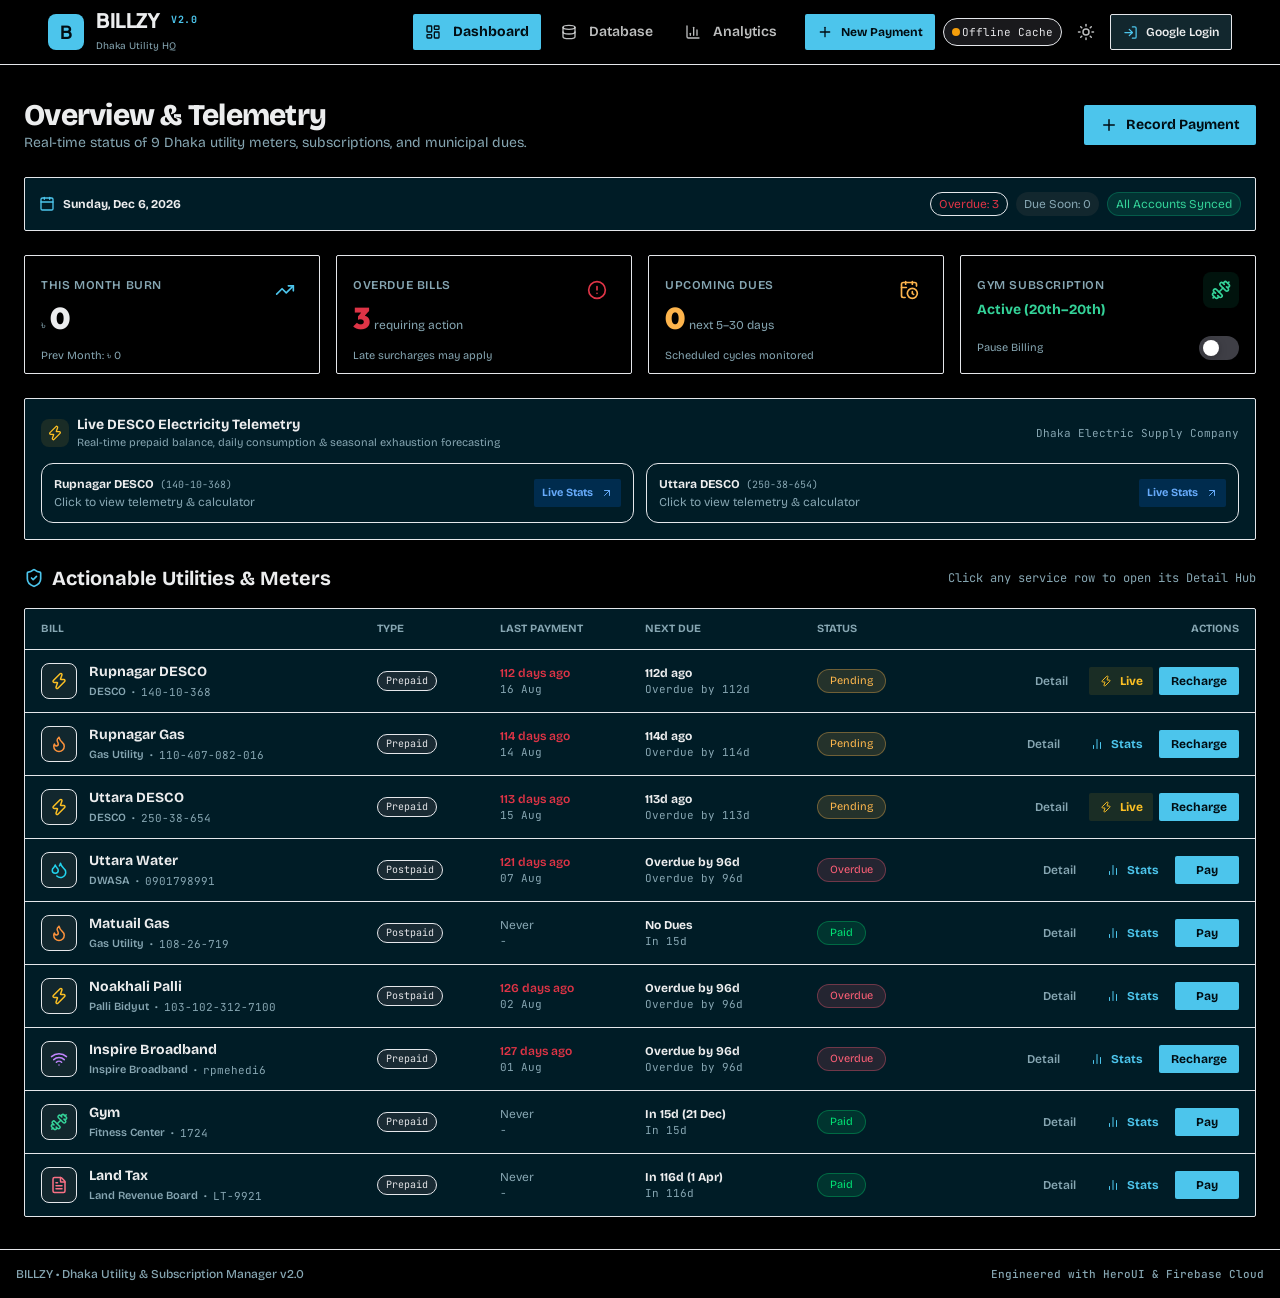
==== commit 26230200: "deploy: update billzy production release (Phase 6 verified & optimized)" ====
--- a/billzy/index.html
+++ b/billzy/index.html
@@ -17,8 +17,8 @@
     href="https://fonts.googleapis.com/css2?family=Bricolage+Grotesque:opsz,wght@12..96,400;500;600;700;800&family=Inter:wght@400;500;600;700;800;900&family=JetBrains+Mono:wght@500;700;800&family=Outfit:wght@600;700;800;900&family=Plus+Jakarta+Sans:wght@700;800;900&family=Tiro+Bangla&display=swap"
     rel="stylesheet"
   />
-  <script type="module" crossorigin src="./assets/index-B10XLiSS.js"></script>
-  <link rel="stylesheet" crossorigin href="./assets/index-B9cIIrP0.css">
+  <script type="module" crossorigin src="./assets/index-bNYiG72n.js"></script>
+  <link rel="stylesheet" crossorigin href="./assets/index-BuGl0eox.css">
 </head>
 <body class="min-h-screen bg-background text-foreground antialiased selection:bg-accent selection:text-accent-foreground">
   <div id="root"></div>
--- a/billzy/assets/index-BuGl0eox.css
+++ b/billzy/assets/index-BuGl0eox.css
@@ -0,0 +1 @@
+:root,.light,.default,[data-theme=light],[data-theme=default]{--accent: oklch(77.12% .1195 223.34);--accent-foreground: oklch(15% .0239 223.34);--background: oklch(97.02% .02 223.34);--border: oklch(90% .02 223.34);--danger: oklch(65.32% .2421 22.08);--danger-foreground: oklch(99.11% 0 0);--default: oklch(94% .02 223.34);--default-foreground: oklch(21.03% .0059 223.34);--field-background: oklch(100% .01 223.34);--field-border: transparent;--field-foreground: oklch(21.03% .02 223.34);--field-placeholder: oklch(55.17% .04 223.34);--focus: oklch(77.12% .1195 223.34);--foreground: oklch(21.03% .02 223.34);--muted: oklch(55.17% .04 223.34);--overlay: oklch(100% .006 223.34);--overlay-foreground: oklch(21.03% .02 223.34);--scrollbar: oklch(87.1% .02 223.34);--segment: oklch(100% .02 223.34);--segment-foreground: oklch(21.03% .02 223.34);--separator: oklch(92% .02 223.34);--success: oklch(73.29% .2012 147.15);--success-foreground: oklch(21.03% .0059 147.15);--surface: oklch(100% .01 223.34);--surface-foreground: oklch(21.03% .02 223.34);--surface-secondary: oklch(95.24% .016 223.34);--surface-secondary-foreground: oklch(21.03% .02 223.34);--surface-tertiary: oklch(93.73% .016 223.34);--surface-tertiary-foreground: oklch(21.03% .02 223.34);--warning: oklch(78.19% .1648 68.67);--warning-foreground: oklch(21.03% .0059 68.67);--radius: .125rem;--field-radius: .75rem;--font-bricolage-grotesque: "Bricolage Grotesque", system-ui, sans-serif;--font-sans: var(--font-bricolage-grotesque)}.dark,[data-theme=dark]{color-scheme:dark;--accent: oklch(77.12% .1195 223.34);--accent-foreground: oklch(15% .0239 223.34);--background: oklch(12% .02 223.34);--border: oklch(28% .02 223.34);--danger: oklch(59.4% .2046 20.97);--danger-foreground: oklch(99.11% 0 0);--default: oklch(27.4% .02 223.34);--default-foreground: oklch(99.11% 0 0);--field-background: oklch(21.03% .04 223.34);--field-border: transparent;--field-foreground: oklch(99.11% .02 223.34);--field-placeholder: oklch(70.5% .04 223.34);--focus: oklch(77.12% .1195 223.34);--foreground: oklch(99.11% .02 223.34);--muted: oklch(70.5% .04 223.34);--overlay: oklch(21.03% .04 223.34);--overlay-foreground: oklch(99.11% .02 223.34);--scrollbar: oklch(70.5% .02 223.34);--segment: oklch(39.64% .02 223.34);--segment-foreground: oklch(99.11% .02 223.34);--separator: oklch(25% .02 223.34);--success: oklch(73.29% .2012 147.15);--success-foreground: oklch(21.03% .0059 147.15);--surface: oklch(21.03% .04 223.34);--surface-foreground: oklch(99.11% .02 223.34);--surface-secondary: oklch(25.7% .03 223.34);--surface-secondary-foreground: oklch(99.11% .02 223.34);--surface-tertiary: oklch(27.21% .03 223.34);--surface-tertiary-foreground: oklch(99.11% .02 223.34);--warning: oklch(82.03% .1444 72.68);--warning-foreground: oklch(21.03% .0059 72.68)}*,:before,:after{--tw-border-spacing-x: 0;--tw-border-spacing-y: 0;--tw-translate-x: 0;--tw-translate-y: 0;--tw-rotate: 0;--tw-skew-x: 0;--tw-skew-y: 0;--tw-scale-x: 1;--tw-scale-y: 1;--tw-pan-x: ;--tw-pan-y: ;--tw-pinch-zoom: ;--tw-scroll-snap-strictness: proximity;--tw-gradient-from-position: ;--tw-gradient-via-position: ;--tw-gradient-to-position: ;--tw-ordinal: ;--tw-slashed-zero: ;--tw-numeric-figure: ;--tw-numeric-spacing: ;--tw-numeric-fraction: ;--tw-ring-inset: ;--tw-ring-offset-width: 0px;--tw-ring-offset-color: #fff;--tw-ring-color: rgb(59 130 246 / .5);--tw-ring-offset-shadow: 0 0 #0000;--tw-ring-shadow: 0 0 #0000;--tw-shadow: 0 0 #0000;--tw-shadow-colored: 0 0 #0000;--tw-blur: ;--tw-brightness: ;--tw-contrast: ;--tw-grayscale: ;--tw-hue-rotate: ;--tw-invert: ;--tw-saturate: ;--tw-sepia: ;--tw-drop-shadow: ;--tw-backdrop-blur: ;--tw-backdrop-brightness: ;--tw-backdrop-contrast: ;--tw-backdrop-grayscale: ;--tw-backdrop-hue-rotate: ;--tw-backdrop-invert: ;--tw-backdrop-opacity: ;--tw-backdrop-saturate: ;--tw-backdrop-sepia: ;--tw-contain-size: ;--tw-contain-layout: ;--tw-contain-paint: ;--tw-contain-style: }::backdrop{--tw-border-spacing-x: 0;--tw-border-spacing-y: 0;--tw-translate-x: 0;--tw-translate-y: 0;--tw-rotate: 0;--tw-skew-x: 0;--tw-skew-y: 0;--tw-scale-x: 1;--tw-scale-y: 1;--tw-pan-x: ;--tw-pan-y: ;--tw-pinch-zoom: ;--tw-scroll-snap-strictness: proximity;--tw-gradient-from-position: ;--tw-gradient-via-position: ;--tw-gradient-to-position: ;--tw-ordinal: ;--tw-slashed-zero: ;--tw-numeric-figure: ;--tw-numeric-spacing: ;--tw-numeric-fraction: ;--tw-ring-inset: ;--tw-ring-offset-width: 0px;--tw-ring-offset-color: #fff;--tw-ring-color: rgb(59 130 246 / .5);--tw-ring-offset-shadow: 0 0 #0000;--tw-ring-shadow: 0 0 #0000;--tw-shadow: 0 0 #0000;--tw-shadow-colored: 0 0 #0000;--tw-blur: ;--tw-brightness: ;--tw-contrast: ;--tw-grayscale: ;--tw-hue-rotate: ;--tw-invert: ;--tw-saturate: ;--tw-sepia: ;--tw-drop-shadow: ;--tw-backdrop-blur: ;--tw-backdrop-brightness: ;--tw-backdrop-contrast: ;--tw-backdrop-grayscale: ;--tw-backdrop-hue-rotate: ;--tw-backdrop-invert: ;--tw-backdrop-opacity: ;--tw-backdrop-saturate: ;--tw-backdrop-sepia: ;--tw-contain-size: ;--tw-contain-layout: ;--tw-contain-paint: ;--tw-contain-style: }*,:before,:after{box-sizing:border-box;border-width:0;border-style:solid;border-color:#e5e7eb}:before,:after{--tw-content: ""}html,:host{line-height:1.5;-webkit-text-size-adjust:100%;-moz-tab-size:4;-o-tab-size:4;tab-size:4;font-family:Bricolage Grotesque,system-ui,sans-serif;font-feature-settings:normal;font-variation-settings:normal;-webkit-tap-highlight-color:transparent}body{margin:0;line-height:inherit}hr{height:0;color:inherit;border-top-width:1px}abbr:where([title]){-webkit-text-decoration:underline dotted;text-decoration:underline dotted}h1,h2,h3,h4,h5,h6{font-size:inherit;font-weight:inherit}a{color:inherit;text-decoration:inherit}b,strong{font-weight:bolder}code,kbd,samp,pre{font-family:JetBrains Mono,monospace;font-feature-settings:normal;font-variation-settings:normal;font-size:1em}small{font-size:80%}sub,sup{font-size:75%;line-height:0;position:relative;vertical-align:baseline}sub{bottom:-.25em}sup{top:-.5em}table{text-indent:0;border-color:inherit;border-collapse:collapse}button,input,optgroup,select,textarea{font-family:inherit;font-feature-settings:inherit;font-variation-settings:inherit;font-size:100%;font-weight:inherit;line-height:inherit;letter-spacing:inherit;color:inherit;margin:0;padding:0}button,select{text-transform:none}button,input:where([type=button]),input:where([type=reset]),input:where([type=submit]){-webkit-appearance:button;background-color:transparent;background-image:none}:-moz-focusring{outline:auto}:-moz-ui-invalid{box-shadow:none}progress{vertical-align:baseline}::-webkit-inner-spin-button,::-webkit-outer-spin-button{height:auto}[type=search]{-webkit-appearance:textfield;outline-offset:-2px}::-webkit-search-decoration{-webkit-appearance:none}::-webkit-file-upload-button{-webkit-appearance:button;font:inherit}summary{display:list-item}blockquote,dl,dd,h1,h2,h3,h4,h5,h6,hr,figure,p,pre{margin:0}fieldset{margin:0;padding:0}legend{padding:0}ol,ul,menu{list-style:none;margin:0;padding:0}dialog{padding:0}textarea{resize:vertical}input::-moz-placeholder,textarea::-moz-placeholder{opacity:1;color:#9ca3af}input::placeholder,textarea::placeholder{opacity:1;color:#9ca3af}button,[role=button]{cursor:pointer}:disabled{cursor:default}img,svg,video,canvas,audio,iframe,embed,object{display:block;vertical-align:middle}img,video{max-width:100%;height:auto}[hidden]:where(:not([hidden=until-found])){display:none}:root,[data-theme]{color:hsl(var(--heroui-foreground));background-color:hsl(var(--heroui-background))}.sr-only{position:absolute;width:1px;height:1px;padding:0;margin:-1px;overflow:hidden;clip:rect(0,0,0,0);white-space:nowrap;border-width:0}.pointer-events-none{pointer-events:none}.pointer-events-auto{pointer-events:auto}.visible{visibility:visible}.invisible{visibility:hidden}.static{position:static}.fixed{position:fixed}.absolute{position:absolute}.relative{position:relative}.sticky{position:sticky}.inset-0{top:0;right:0;bottom:0;left:0}.inset-x-0{left:0;right:0}.inset-y-0{top:0;bottom:0}.bottom-0{bottom:0}.bottom-4{bottom:1rem}.bottom-6{bottom:1.5rem}.bottom-\[10\%\]{bottom:10%}.bottom-\[5\%\]{bottom:5%}.end-1{inset-inline-end:.25rem}.end-1\.5{inset-inline-end:.375rem}.end-3{inset-inline-end:.75rem}.end-auto{inset-inline-end:auto}.left-0{left:0}.left-1\/2{left:50%}.left-\[10\%\]{left:10%}.left-\[5\%\]{left:5%}.right-0{right:0}.right-2{right:.5rem}.right-4{right:1rem}.right-6{right:1.5rem}.right-\[10\%\]{right:10%}.right-\[5\%\]{right:5%}.start-0{inset-inline-start:0px}.start-1\.5{inset-inline-start:.375rem}.start-2{inset-inline-start:.5rem}.start-3{inset-inline-start:.75rem}.start-\[calc\(var\(--cursor-hit-x\)\*-1\)\]{inset-inline-start:calc(var(--cursor-hit-x) * -1)}.start-auto{inset-inline-start:auto}.top-0{top:0}.top-1{top:.25rem}.top-1\/2{top:50%}.top-2{top:.5rem}.top-\[10\%\]{top:10%}.top-\[5\%\]{top:5%}.top-\[calc\(100\%_\+_2px\)\]{top:calc(100% + 2px)}.top-\[var\(--navbar-height\)\]{top:var(--navbar-height)}.-z-30{z-index:-30}.z-0{z-index:0}.z-10{z-index:10}.z-20{z-index:20}.z-30{z-index:30}.z-40{z-index:40}.z-50{z-index:50}.z-\[1\]{z-index:1}.z-\[9999\]{z-index:9999}.order-1{order:1}.order-2{order:2}.order-3{order:3}.col-span-2{grid-column:span 2 / span 2}.-m-2{margin:-.5rem}.-m-2\.5{margin:-.625rem}.m-0{margin:0}.-mx-1{margin-left:-.25rem;margin-right:-.25rem}.-mx-2{margin-left:-.5rem;margin-right:-.5rem}.mx-0{margin-left:0;margin-right:0}.mx-1{margin-left:.25rem;margin-right:.25rem}.mx-\[calc\(\(theme\(spacing\.5\)-theme\(spacing\.1\)\)\/2\)\]{margin-left:.5rem;margin-right:.5rem}.mx-\[calc\(\(theme\(spacing\.6\)-theme\(spacing\.3\)\)\/2\)\]{margin-left:.375rem;margin-right:.375rem}.mx-\[calc\(\(theme\(spacing\.7\)-theme\(spacing\.5\)\)\/2\)\]{margin-left:.25rem;margin-right:.25rem}.mx-auto{margin-left:auto;margin-right:auto}.my-0{margin-top:0;margin-bottom:0}.my-1{margin-top:.25rem;margin-bottom:.25rem}.my-16{margin-top:4rem;margin-bottom:4rem}.my-\[calc\(\(theme\(spacing\.5\)-theme\(spacing\.1\)\)\/2\)\]{margin-top:.5rem;margin-bottom:.5rem}.my-\[calc\(\(theme\(spacing\.6\)-theme\(spacing\.3\)\)\/2\)\]{margin-top:.375rem;margin-bottom:.375rem}.my-\[calc\(\(theme\(spacing\.7\)-theme\(spacing\.5\)\)\/2\)\]{margin-top:.25rem;margin-bottom:.25rem}.my-auto{margin-top:auto;margin-bottom:auto}.-mr-2{margin-right:-.5rem}.-ms-2{margin-inline-start:-.5rem}.mb-1{margin-bottom:.25rem}.mb-1\.5{margin-bottom:.375rem}.mb-2{margin-bottom:.5rem}.mb-5{margin-bottom:1.25rem}.mb-px{margin-bottom:1px}.me-2{margin-inline-end:.5rem}.ml-1{margin-left:.25rem}.ml-2{margin-left:.5rem}.mr-1{margin-right:.25rem}.ms-2{margin-inline-start:.5rem}.mt-0\.5{margin-top:.125rem}.mt-1{margin-top:.25rem}.mt-2{margin-top:.5rem}.box-border{box-sizing:border-box}.box-content{box-sizing:content-box}.line-clamp-1{overflow:hidden;display:-webkit-box;-webkit-box-orient:vertical;-webkit-line-clamp:1}.block{display:block}.inline-block{display:inline-block}.flex{display:flex}.inline-flex{display:inline-flex}.table{display:table}.grid{display:grid}.inline-grid{display:inline-grid}.hidden{display:none}.\!h-auto{height:auto!important}.h-1{height:.25rem}.h-1\.5{height:.375rem}.h-10{height:2.5rem}.h-11{height:2.75rem}.h-12{height:3rem}.h-14{height:3.5rem}.h-16{height:4rem}.h-2{height:.5rem}.h-2\.5{height:.625rem}.h-3{height:.75rem}.h-3\.5{height:.875rem}.h-36{height:9rem}.h-4{height:1rem}.h-40{height:10rem}.h-48{height:12rem}.h-5{height:1.25rem}.h-56{height:14rem}.h-6{height:1.5rem}.h-60{height:15rem}.h-64{height:16rem}.h-7{height:1.75rem}.h-8{height:2rem}.h-9{height:2.25rem}.h-\[--visual-viewport-height\]{height:var(--visual-viewport-height)}.h-\[100dvh\]{height:100dvh}.h-\[2px\]{height:2px}.h-\[50\%\]{height:50%}.h-\[calc\(100dvh_-_var\(--navbar-height\)\)\]{height:calc(100dvh - var(--navbar-height))}.h-\[var\(--navbar-height\)\]{height:var(--navbar-height)}.h-\[var\(--picker-height\)\]{height:var(--picker-height)}.h-auto{height:auto}.h-divider{height:var(--heroui-divider-weight)}.h-fit{height:-moz-fit-content;height:fit-content}.h-full{height:100%}.h-px{height:1px}.h-screen{height:100vh}.max-h-\[20rem\]{max-height:20rem}.max-h-\[24rem\]{max-height:24rem}.max-h-\[28rem\]{max-height:28rem}.max-h-\[32rem\]{max-height:32rem}.max-h-\[36rem\]{max-height:36rem}.max-h-\[42rem\]{max-height:42rem}.max-h-\[48rem\]{max-height:48rem}.max-h-\[56rem\]{max-height:56rem}.max-h-\[64rem\]{max-height:64rem}.max-h-\[92vh\]{max-height:92vh}.max-h-\[calc\(100\%_-_8rem\)\]{max-height:calc(100% - 8rem)}.max-h-\[none\]{max-height:none}.max-h-full{max-height:100%}.min-h-10{min-height:2.5rem}.min-h-12{min-height:3rem}.min-h-14{min-height:3.5rem}.min-h-16{min-height:4rem}.min-h-3{min-height:.75rem}.min-h-3\.5{min-height:.875rem}.min-h-4{min-height:1rem}.min-h-5{min-height:1.25rem}.min-h-6{min-height:1.5rem}.min-h-7{min-height:1.75rem}.min-h-8{min-height:2rem}.min-h-\[100dvh\]{min-height:100dvh}.min-h-\[32px\]{min-height:32px}.min-h-screen{min-height:100vh}.w-1{width:.25rem}.w-1\.5{width:.375rem}.w-10{width:2.5rem}.w-12{width:3rem}.w-14{width:3.5rem}.w-2{width:.5rem}.w-2\.5{width:.625rem}.w-3{width:.75rem}.w-3\.5{width:.875rem}.w-4{width:1rem}.w-5{width:1.25rem}.w-6{width:1.5rem}.w-7{width:1.75rem}.w-8{width:2rem}.w-9{width:2.25rem}.w-\[80\%\]{width:80%}.w-\[calc\(100\%\+var\(--cursor-hit-x\)\*2\)\]{width:calc(100% + var(--cursor-hit-x) * 2)}.w-\[calc\(100\%_-_16px\)\]{width:calc(100% - 16px)}.w-\[calc\(100\%_-_theme\(spacing\.6\)\)\]{width:calc(100% - 1.5rem)}.w-\[calc\(var\(--visible-months\)_\*_var\(--calendar-width\)\)\]{width:calc(var(--visible-months) * var(--calendar-width))}.w-auto{width:auto}.w-divider{width:var(--heroui-divider-weight)}.w-fit{width:-moz-fit-content;width:fit-content}.w-full{width:100%}.w-max{width:-moz-max-content;width:max-content}.w-px{width:1px}.w-screen{width:100vw}.min-w-0{min-width:0px}.min-w-10{min-width:2.5rem}.min-w-12{min-width:3rem}.min-w-16{min-width:4rem}.min-w-20{min-width:5rem}.min-w-24{min-width:6rem}.min-w-3{min-width:.75rem}.min-w-3\.5{min-width:.875rem}.min-w-4{min-width:1rem}.min-w-40{min-width:10rem}.min-w-5{min-width:1.25rem}.min-w-6{min-width:1.5rem}.min-w-7{min-width:1.75rem}.min-w-8{min-width:2rem}.min-w-9{min-width:2.25rem}.min-w-\[200px\]{min-width:200px}.min-w-full{min-width:100%}.min-w-max{min-width:-moz-max-content;min-width:max-content}.min-w-min{min-width:-moz-min-content;min-width:min-content}.max-w-2xl{max-width:42rem}.max-w-3xl{max-width:48rem}.max-w-4xl{max-width:56rem}.max-w-5xl{max-width:64rem}.max-w-7xl{max-width:80rem}.max-w-\[1024px\]{max-width:1024px}.max-w-\[1280px\]{max-width:1280px}.max-w-\[1536px\]{max-width:1536px}.max-w-\[180px\]{max-width:180px}.max-w-\[270px\]{max-width:270px}.max-w-\[640px\]{max-width:640px}.max-w-\[768px\]{max-width:768px}.max-w-\[90vw\]{max-width:90vw}.max-w-\[none\]{max-width:none}.max-w-fit{max-width:-moz-fit-content;max-width:fit-content}.max-w-full{max-width:100%}.max-w-lg{max-width:32rem}.max-w-md{max-width:28rem}.max-w-sm{max-width:24rem}.max-w-xl{max-width:36rem}.max-w-xs{max-width:20rem}.flex-1{flex:1 1 0%}.flex-auto{flex:1 1 auto}.flex-initial{flex:0 1 auto}.flex-none{flex:none}.flex-shrink-0,.shrink-0{flex-shrink:0}.flex-grow{flex-grow:1}.basis-0{flex-basis:0px}.table-auto{table-layout:auto}.table-fixed{table-layout:fixed}.border-collapse{border-collapse:collapse}.origin-center{transform-origin:center}.origin-left{transform-origin:left}.origin-right{transform-origin:right}.origin-top{transform-origin:top}.origin-top-left{transform-origin:top left}.-translate-x-1\/2{--tw-translate-x: -50%;transform:translate(var(--tw-translate-x),var(--tw-translate-y)) rotate(var(--tw-rotate)) skew(var(--tw-skew-x)) skewY(var(--tw-skew-y)) scaleX(var(--tw-scale-x)) scaleY(var(--tw-scale-y))}.-translate-y-1{--tw-translate-y: -.25rem;transform:translate(var(--tw-translate-x),var(--tw-translate-y)) rotate(var(--tw-rotate)) skew(var(--tw-skew-x)) skewY(var(--tw-skew-y)) scaleX(var(--tw-scale-x)) scaleY(var(--tw-scale-y))}.-translate-y-1\/2{--tw-translate-y: -50%;transform:translate(var(--tw-translate-x),var(--tw-translate-y)) rotate(var(--tw-rotate)) skew(var(--tw-skew-x)) skewY(var(--tw-skew-y)) scaleX(var(--tw-scale-x)) scaleY(var(--tw-scale-y))}.translate-x-1{--tw-translate-x: .25rem;transform:translate(var(--tw-translate-x),var(--tw-translate-y)) rotate(var(--tw-rotate)) skew(var(--tw-skew-x)) skewY(var(--tw-skew-y)) scaleX(var(--tw-scale-x)) scaleY(var(--tw-scale-y))}.translate-x-1\/2{--tw-translate-x: 50%;transform:translate(var(--tw-translate-x),var(--tw-translate-y)) rotate(var(--tw-rotate)) skew(var(--tw-skew-x)) skewY(var(--tw-skew-y)) scaleX(var(--tw-scale-x)) scaleY(var(--tw-scale-y))}.translate-y-1{--tw-translate-y: .25rem;transform:translate(var(--tw-translate-x),var(--tw-translate-y)) rotate(var(--tw-rotate)) skew(var(--tw-skew-x)) skewY(var(--tw-skew-y)) scaleX(var(--tw-scale-x)) scaleY(var(--tw-scale-y))}.translate-y-1\/2{--tw-translate-y: 50%;transform:translate(var(--tw-translate-x),var(--tw-translate-y)) rotate(var(--tw-rotate)) skew(var(--tw-skew-x)) skewY(var(--tw-skew-y)) scaleX(var(--tw-scale-x)) scaleY(var(--tw-scale-y))}.rotate-0{--tw-rotate: 0deg;transform:translate(var(--tw-translate-x),var(--tw-translate-y)) rotate(var(--tw-rotate)) skew(var(--tw-skew-x)) skewY(var(--tw-skew-y)) scaleX(var(--tw-scale-x)) scaleY(var(--tw-scale-y))}.rotate-180{--tw-rotate: 180deg;transform:translate(var(--tw-translate-x),var(--tw-translate-y)) rotate(var(--tw-rotate)) skew(var(--tw-skew-x)) skewY(var(--tw-skew-y)) scaleX(var(--tw-scale-x)) scaleY(var(--tw-scale-y))}.scale-0{--tw-scale-x: 0;--tw-scale-y: 0;transform:translate(var(--tw-translate-x),var(--tw-translate-y)) rotate(var(--tw-rotate)) skew(var(--tw-skew-x)) skewY(var(--tw-skew-y)) scaleX(var(--tw-scale-x)) scaleY(var(--tw-scale-y))}.scale-100{--tw-scale-x: 1;--tw-scale-y: 1;transform:translate(var(--tw-translate-x),var(--tw-translate-y)) rotate(var(--tw-rotate)) skew(var(--tw-skew-x)) skewY(var(--tw-skew-y)) scaleX(var(--tw-scale-x)) scaleY(var(--tw-scale-y))}.scale-105{--tw-scale-x: 1.05;--tw-scale-y: 1.05;transform:translate(var(--tw-translate-x),var(--tw-translate-y)) rotate(var(--tw-rotate)) skew(var(--tw-skew-x)) skewY(var(--tw-skew-y)) scaleX(var(--tw-scale-x)) scaleY(var(--tw-scale-y))}.scale-50{--tw-scale-x: .5;--tw-scale-y: .5;transform:translate(var(--tw-translate-x),var(--tw-translate-y)) rotate(var(--tw-rotate)) skew(var(--tw-skew-x)) skewY(var(--tw-skew-y)) scaleX(var(--tw-scale-x)) scaleY(var(--tw-scale-y))}.scale-90{--tw-scale-x: .9;--tw-scale-y: .9;transform:translate(var(--tw-translate-x),var(--tw-translate-y)) rotate(var(--tw-rotate)) skew(var(--tw-skew-x)) skewY(var(--tw-skew-y)) scaleX(var(--tw-scale-x)) scaleY(var(--tw-scale-y))}.transform{transform:translate(var(--tw-translate-x),var(--tw-translate-y)) rotate(var(--tw-rotate)) skew(var(--tw-skew-x)) skewY(var(--tw-skew-y)) scaleX(var(--tw-scale-x)) scaleY(var(--tw-scale-y))}@keyframes appearance-in{0%{opacity:0;transform:translateZ(0) scale(.95)}60%{opacity:.75;backface-visibility:hidden;webkit-font-smoothing:antialiased;transform:translateZ(0) scale(1.05)}to{opacity:1;transform:translateZ(0) scale(1)}}.animate-\[appearance-in_1s_infinite\]{animation:appearance-in 1s infinite}@keyframes drip-expand{0%{opacity:.2;transform:scale(0)}to{opacity:0;transform:scale(2)}}.animate-drip-expand{animation:drip-expand .42s linear}@keyframes indeterminate-bar{0%{transform:translate(-50%) scaleX(.2)}to{transform:translate(100%) scaleX(1)}}.animate-indeterminate-bar{animation:indeterminate-bar 1.5s cubic-bezier(.65,.815,.735,.395) infinite normal none running}.animate-none{animation:none}@keyframes pulse{50%{opacity:.5}}.animate-pulse{animation:pulse 2s cubic-bezier(.4,0,.6,1) infinite}@keyframes spin{to{transform:rotate(360deg)}}.animate-spin{animation:spin 1s linear infinite}.animate-spinner-ease-spin{animation:spinner-spin .8s ease infinite}@keyframes spinner-spin{0%{transform:rotate(0)}to{transform:rotate(360deg)}}.animate-spinner-linear-spin{animation:spinner-spin .8s linear infinite}.cursor-default{cursor:default}.cursor-grab{cursor:grab}.cursor-not-allowed{cursor:not-allowed}.cursor-pointer{cursor:pointer}.cursor-text{cursor:text}.touch-none{touch-action:none}.select-none{-webkit-user-select:none;-moz-user-select:none;user-select:none}.resize-none{resize:none}.resize{resize:both}.snap-y{scroll-snap-type:y var(--tw-scroll-snap-strictness)}.snap-mandatory{--tw-scroll-snap-strictness: mandatory}.snap-center{scroll-snap-align:center}.scroll-py-6{scroll-padding-top:1.5rem;scroll-padding-bottom:1.5rem}.list-none{list-style-type:none}.appearance-none{-webkit-appearance:none;-moz-appearance:none;appearance:none}.grid-cols-1{grid-template-columns:repeat(1,minmax(0,1fr))}.grid-cols-2{grid-template-columns:repeat(2,minmax(0,1fr))}.grid-cols-3{grid-template-columns:repeat(3,minmax(0,1fr))}.grid-cols-4{grid-template-columns:repeat(4,minmax(0,1fr))}.flex-row{flex-direction:row}.flex-row-reverse{flex-direction:row-reverse}.flex-col{flex-direction:column}.flex-col-reverse{flex-direction:column-reverse}.flex-wrap{flex-wrap:wrap}.flex-nowrap{flex-wrap:nowrap}.place-content-center{place-content:center}.place-items-center{place-items:center}.items-start{align-items:flex-start}.items-end{align-items:flex-end}.items-center{align-items:center}.items-baseline{align-items:baseline}.justify-start{justify-content:flex-start}.justify-end{justify-content:flex-end}.justify-center{justify-content:center}.justify-between{justify-content:space-between}.\!gap-0{gap:0px!important}.gap-0{gap:0px}.gap-0\.5{gap:.125rem}.gap-1{gap:.25rem}.gap-1\.5{gap:.375rem}.gap-2{gap:.5rem}.gap-2\.5{gap:.625rem}.gap-3{gap:.75rem}.gap-4{gap:1rem}.gap-5{gap:1.25rem}.gap-6{gap:1.5rem}.gap-x-0{-moz-column-gap:0px;column-gap:0px}.gap-x-0\.5{-moz-column-gap:.125rem;column-gap:.125rem}.gap-x-1{-moz-column-gap:.25rem;column-gap:.25rem}.gap-x-2{-moz-column-gap:.5rem;column-gap:.5rem}.gap-x-6{-moz-column-gap:1.5rem;column-gap:1.5rem}.gap-y-1\.5{row-gap:.375rem}.gap-y-2{row-gap:.5rem}.space-x-0\.5>:not([hidden])~:not([hidden]){--tw-space-x-reverse: 0;margin-right:calc(.125rem * var(--tw-space-x-reverse));margin-left:calc(.125rem * calc(1 - var(--tw-space-x-reverse)))}.space-y-0\.5>:not([hidden])~:not([hidden]){--tw-space-y-reverse: 0;margin-top:calc(.125rem * calc(1 - var(--tw-space-y-reverse)));margin-bottom:calc(.125rem * var(--tw-space-y-reverse))}.space-y-1>:not([hidden])~:not([hidden]){--tw-space-y-reverse: 0;margin-top:calc(.25rem * calc(1 - var(--tw-space-y-reverse)));margin-bottom:calc(.25rem * var(--tw-space-y-reverse))}.space-y-1\.5>:not([hidden])~:not([hidden]){--tw-space-y-reverse: 0;margin-top:calc(.375rem * calc(1 - var(--tw-space-y-reverse)));margin-bottom:calc(.375rem * var(--tw-space-y-reverse))}.space-y-2>:not([hidden])~:not([hidden]){--tw-space-y-reverse: 0;margin-top:calc(.5rem * calc(1 - var(--tw-space-y-reverse)));margin-bottom:calc(.5rem * var(--tw-space-y-reverse))}.space-y-3>:not([hidden])~:not([hidden]){--tw-space-y-reverse: 0;margin-top:calc(.75rem * calc(1 - var(--tw-space-y-reverse)));margin-bottom:calc(.75rem * var(--tw-space-y-reverse))}.space-y-4>:not([hidden])~:not([hidden]){--tw-space-y-reverse: 0;margin-top:calc(1rem * calc(1 - var(--tw-space-y-reverse)));margin-bottom:calc(1rem * var(--tw-space-y-reverse))}.space-y-5>:not([hidden])~:not([hidden]){--tw-space-y-reverse: 0;margin-top:calc(1.25rem * calc(1 - var(--tw-space-y-reverse)));margin-bottom:calc(1.25rem * var(--tw-space-y-reverse))}.space-y-6>:not([hidden])~:not([hidden]){--tw-space-y-reverse: 0;margin-top:calc(1.5rem * calc(1 - var(--tw-space-y-reverse)));margin-bottom:calc(1.5rem * var(--tw-space-y-reverse))}.divide-y>:not([hidden])~:not([hidden]){--tw-divide-y-reverse: 0;border-top-width:calc(1px * calc(1 - var(--tw-divide-y-reverse)));border-bottom-width:calc(1px * var(--tw-divide-y-reverse))}.self-start{align-self:flex-start}.self-center{align-self:center}.overflow-auto{overflow:auto}.overflow-hidden{overflow:hidden}.overflow-clip{overflow:clip}.overflow-visible{overflow:visible}.overflow-x-auto{overflow-x:auto}.overflow-y-auto{overflow-y:auto}.overflow-x-hidden{overflow-x:hidden}.overflow-y-hidden{overflow-y:hidden}.overflow-x-scroll{overflow-x:scroll}.overflow-y-scroll{overflow-y:scroll}.truncate{overflow:hidden;text-overflow:ellipsis;white-space:nowrap}.text-ellipsis{text-overflow:ellipsis}.whitespace-normal{white-space:normal}.whitespace-nowrap{white-space:nowrap}.break-words{overflow-wrap:break-word}.\!rounded-none{border-radius:0!important}.rounded{border-radius:var(--radius, .125rem)}.rounded-\[calc\(theme\(borderRadius\.large\)\/1\.5\)\]{border-radius:calc(var(--heroui-radius-large) / 1.5)}.rounded-\[calc\(theme\(borderRadius\.medium\)\*0\.5\)\]{border-radius:calc(var(--heroui-radius-medium) * .5)}.rounded-\[calc\(theme\(borderRadius\.medium\)\*0\.6\)\]{border-radius:calc(var(--heroui-radius-medium) * .6)}.rounded-\[calc\(theme\(borderRadius\.medium\)\*0\.7\)\]{border-radius:calc(var(--heroui-radius-medium) * .7)}.rounded-\[calc\(theme\(borderRadius\.medium\)\/2\)\]{border-radius:calc(var(--heroui-radius-medium) / 2)}.rounded-\[calc\(theme\(borderRadius\.small\)\/2\)\]{border-radius:calc(var(--heroui-radius-small) / 2)}.rounded-\[var\(--field-radius\)\]{border-radius:var(--field-radius)}.rounded-\[var\(--radius\)\]{border-radius:var(--radius)}.rounded-full{border-radius:9999px}.rounded-large{border-radius:var(--heroui-radius-large)}.rounded-lg{border-radius:.5rem}.rounded-md{border-radius:.375rem}.rounded-medium{border-radius:var(--heroui-radius-medium)}.rounded-none{border-radius:0}.rounded-sm{border-radius:.125rem}.rounded-small{border-radius:var(--heroui-radius-small)}.rounded-xl{border-radius:.75rem}.\!rounded-e-none{border-start-end-radius:0px!important;border-end-end-radius:0px!important}.\!rounded-s-none{border-start-start-radius:0px!important;border-end-start-radius:0px!important}.rounded-b-large{border-bottom-right-radius:var(--heroui-radius-large);border-bottom-left-radius:var(--heroui-radius-large)}.rounded-b-medium{border-bottom-right-radius:var(--heroui-radius-medium);border-bottom-left-radius:var(--heroui-radius-medium)}.rounded-b-none{border-bottom-right-radius:0;border-bottom-left-radius:0}.rounded-b-small{border-bottom-right-radius:var(--heroui-radius-small);border-bottom-left-radius:var(--heroui-radius-small)}.rounded-l-none{border-top-left-radius:0;border-bottom-left-radius:0}.rounded-r-none{border-top-right-radius:0;border-bottom-right-radius:0}.rounded-t-2xl{border-top-left-radius:1rem;border-top-right-radius:1rem}.rounded-t-large{border-top-left-radius:var(--heroui-radius-large);border-top-right-radius:var(--heroui-radius-large)}.rounded-t-medium{border-top-left-radius:var(--heroui-radius-medium);border-top-right-radius:var(--heroui-radius-medium)}.rounded-t-none{border-top-left-radius:0;border-top-right-radius:0}.rounded-t-small{border-top-left-radius:var(--heroui-radius-small);border-top-right-radius:var(--heroui-radius-small)}.border{border-width:1px}.border-0{border-width:0px}.border-1{border-width:1px}.border-2{border-width:2px}.border-3{border-width:3px}.border-medium{border-width:var(--heroui-border-width-medium)}.border-small{border-width:var(--heroui-border-width-small)}.border-x-\[calc\(theme\(spacing\.5\)\/2\)\]{border-left-width:.625rem;border-right-width:.625rem}.border-x-\[calc\(theme\(spacing\.6\)\/2\)\]{border-left-width:.75rem;border-right-width:.75rem}.border-x-\[calc\(theme\(spacing\.7\)\/2\)\]{border-left-width:.875rem;border-right-width:.875rem}.border-y-\[calc\(theme\(spacing\.5\)\/2\)\]{border-top-width:.625rem;border-bottom-width:.625rem}.border-y-\[calc\(theme\(spacing\.6\)\/2\)\]{border-top-width:.75rem;border-bottom-width:.75rem}.border-y-\[calc\(theme\(spacing\.7\)\/2\)\]{border-top-width:.875rem;border-bottom-width:.875rem}.border-b{border-bottom-width:1px}.border-b-medium{border-bottom-width:var(--heroui-border-width-medium)}.border-t{border-top-width:1px}.border-solid{border-style:solid}.border-dashed{border-style:dashed}.border-dotted{border-style:dotted}.\!border-none{border-style:none!important}.border-none{border-style:none}.\!border-danger{border-color:var(--danger)!important}.border-amber-400\/20{border-color:#fbbf2433}.border-background{--tw-border-opacity: 1;border-color:hsl(var(--heroui-background) / var(--heroui-background-opacity, var(--tw-border-opacity)))}.border-cyan-500\/20{border-color:#06b6d433}.border-danger{border-color:var(--danger)}.border-danger-100{--tw-border-opacity: 1;border-color:hsl(var(--heroui-danger-100) / var(--heroui-danger-100-opacity, var(--tw-border-opacity)))}.border-danger-200{--tw-border-opacity: 1;border-color:hsl(var(--heroui-danger-200) / var(--heroui-danger-200-opacity, var(--tw-border-opacity)))}.border-default{--tw-border-opacity: 1;border-color:hsl(var(--heroui-default) / var(--heroui-default-opacity, var(--tw-border-opacity)))}.border-default-200{--tw-border-opacity: 1;border-color:hsl(var(--heroui-default-200) / var(--heroui-default-200-opacity, var(--tw-border-opacity)))}.border-default-300{--tw-border-opacity: 1;border-color:hsl(var(--heroui-default-300) / var(--heroui-default-300-opacity, var(--tw-border-opacity)))}.border-divider{--tw-border-opacity: 1;border-color:hsl(var(--heroui-divider) / var(--heroui-divider-opacity, var(--tw-border-opacity)))}.border-emerald-500\/30{border-color:#10b9814d}.border-foreground{--tw-border-opacity: 1;border-color:hsl(var(--heroui-foreground) / var(--heroui-foreground-opacity, var(--tw-border-opacity)))}.border-orange-500\/20{border-color:#f9731633}.border-primary{--tw-border-opacity: 1;border-color:hsl(var(--heroui-primary) / var(--heroui-primary-opacity, var(--tw-border-opacity)))}.border-primary-100{--tw-border-opacity: 1;border-color:hsl(var(--heroui-primary-100) / var(--heroui-primary-100-opacity, var(--tw-border-opacity)))}.border-primary-200{--tw-border-opacity: 1;border-color:hsl(var(--heroui-primary-200) / var(--heroui-primary-200-opacity, var(--tw-border-opacity)))}.border-secondary{--tw-border-opacity: 1;border-color:hsl(var(--heroui-secondary) / var(--heroui-secondary-opacity, var(--tw-border-opacity)))}.border-secondary-100{--tw-border-opacity: 1;border-color:hsl(var(--heroui-secondary-100) / var(--heroui-secondary-100-opacity, var(--tw-border-opacity)))}.border-secondary-200{--tw-border-opacity: 1;border-color:hsl(var(--heroui-secondary-200) / var(--heroui-secondary-200-opacity, var(--tw-border-opacity)))}.border-success{border-color:var(--success)}.border-success-100{--tw-border-opacity: 1;border-color:hsl(var(--heroui-success-100) / var(--heroui-success-100-opacity, var(--tw-border-opacity)))}.border-success-200{--tw-border-opacity: 1;border-color:hsl(var(--heroui-success-200) / var(--heroui-success-200-opacity, var(--tw-border-opacity)))}.border-success-300{--tw-border-opacity: 1;border-color:hsl(var(--heroui-success-300) / var(--heroui-success-300-opacity, var(--tw-border-opacity)))}.border-surface{border-color:var(--surface)}.border-transparent{border-color:transparent}.border-warning{border-color:var(--warning)}.border-warning-100{--tw-border-opacity: 1;border-color:hsl(var(--heroui-warning-100) / var(--heroui-warning-100-opacity, var(--tw-border-opacity)))}.border-warning-200{--tw-border-opacity: 1;border-color:hsl(var(--heroui-warning-200) / var(--heroui-warning-200-opacity, var(--tw-border-opacity)))}.border-warning-300{--tw-border-opacity: 1;border-color:hsl(var(--heroui-warning-300) / var(--heroui-warning-300-opacity, var(--tw-border-opacity)))}.border-x-transparent{border-left-color:transparent;border-right-color:transparent}.border-y-transparent{border-top-color:transparent;border-bottom-color:transparent}.border-b-current{border-bottom-color:currentColor}.border-b-danger{border-bottom-color:var(--danger)}.border-b-default{--tw-border-opacity: 1;border-bottom-color:hsl(var(--heroui-default) / var(--heroui-default-opacity, var(--tw-border-opacity)))}.border-b-foreground{--tw-border-opacity: 1;border-bottom-color:hsl(var(--heroui-foreground) / var(--heroui-foreground-opacity, var(--tw-border-opacity)))}.border-b-primary{--tw-border-opacity: 1;border-bottom-color:hsl(var(--heroui-primary) / var(--heroui-primary-opacity, var(--tw-border-opacity)))}.border-b-secondary{--tw-border-opacity: 1;border-bottom-color:hsl(var(--heroui-secondary) / var(--heroui-secondary-opacity, var(--tw-border-opacity)))}.border-b-success{border-bottom-color:var(--success)}.border-b-warning{border-bottom-color:var(--warning)}.border-b-white{--tw-border-opacity: 1;border-bottom-color:rgb(255 255 255 / var(--tw-border-opacity, 1))}.border-l-transparent{border-left-color:transparent}.border-r-transparent{border-right-color:transparent}.border-s-danger{border-inline-start-color:var(--danger)}.border-s-foreground{--tw-border-opacity: 1;border-inline-start-color:hsl(var(--heroui-foreground) / var(--heroui-foreground-opacity, var(--tw-border-opacity)))}.border-s-primary{--tw-border-opacity: 1;border-inline-start-color:hsl(var(--heroui-primary) / var(--heroui-primary-opacity, var(--tw-border-opacity)))}.border-s-secondary{--tw-border-opacity: 1;border-inline-start-color:hsl(var(--heroui-secondary) / var(--heroui-secondary-opacity, var(--tw-border-opacity)))}.border-s-success{border-inline-start-color:var(--success)}.border-s-warning{border-inline-start-color:var(--warning)}.border-t-transparent{border-top-color:transparent}.\!bg-danger-50{--tw-bg-opacity: 1 !important;background-color:hsl(var(--heroui-danger-50) / var(--heroui-danger-50-opacity, var(--tw-bg-opacity)))!important}.\!bg-transparent{background-color:transparent!important}.bg-accent{background-color:var(--accent)}.bg-amber-400\/10{background-color:#fbbf241a}.bg-amber-400\/15{background-color:#fbbf2426}.bg-amber-500{--tw-bg-opacity: 1;background-color:rgb(245 158 11 / var(--tw-bg-opacity, 1))}.bg-background{--tw-bg-opacity: 1;background-color:hsl(var(--heroui-background) / var(--heroui-background-opacity, var(--tw-bg-opacity)))}.bg-background\/10{background-color:hsl(var(--heroui-background) / .1)}.bg-background\/70{background-color:hsl(var(--heroui-background) / .7)}.bg-background\/80{background-color:hsl(var(--heroui-background) / .8)}.bg-content1{--tw-bg-opacity: 1;background-color:hsl(var(--heroui-content1) / var(--heroui-content1-opacity, var(--tw-bg-opacity)))}.bg-content3{--tw-bg-opacity: 1;background-color:hsl(var(--heroui-content3) / var(--heroui-content3-opacity, var(--tw-bg-opacity)))}.bg-current{background-color:currentColor}.bg-cyan-500\/10{background-color:#06b6d41a}.bg-danger{background-color:var(--danger)}.bg-danger-100{--tw-bg-opacity: 1;background-color:hsl(var(--heroui-danger-100) / var(--heroui-danger-100-opacity, var(--tw-bg-opacity)))}.bg-danger-50{--tw-bg-opacity: 1;background-color:hsl(var(--heroui-danger-50) / var(--heroui-danger-50-opacity, var(--tw-bg-opacity)))}.bg-default{--tw-bg-opacity: 1;background-color:hsl(var(--heroui-default) / var(--heroui-default-opacity, var(--tw-bg-opacity)))}.bg-default-100{--tw-bg-opacity: 1;background-color:hsl(var(--heroui-default-100) / var(--heroui-default-100-opacity, var(--tw-bg-opacity)))}.bg-default-200{--tw-bg-opacity: 1;background-color:hsl(var(--heroui-default-200) / var(--heroui-default-200-opacity, var(--tw-bg-opacity)))}.bg-default-300\/50{background-color:hsl(var(--heroui-default-300) / .5)}.bg-default-400{--tw-bg-opacity: 1;background-color:hsl(var(--heroui-default-400) / var(--heroui-default-400-opacity, var(--tw-bg-opacity)))}.bg-default-50{--tw-bg-opacity: 1;background-color:hsl(var(--heroui-default-50) / var(--heroui-default-50-opacity, var(--tw-bg-opacity)))}.bg-default-500{--tw-bg-opacity: 1;background-color:hsl(var(--heroui-default-500) / var(--heroui-default-500-opacity, var(--tw-bg-opacity)))}.bg-default-800{--tw-bg-opacity: 1;background-color:hsl(var(--heroui-default-800) / var(--heroui-default-800-opacity, var(--tw-bg-opacity)))}.bg-default\/40{background-color:hsl(var(--heroui-default) / .4)}.bg-divider{--tw-bg-opacity: 1;background-color:hsl(var(--heroui-divider) / var(--heroui-divider-opacity, var(--tw-bg-opacity)))}.bg-emerald-400{--tw-bg-opacity: 1;background-color:rgb(52 211 153 / var(--tw-bg-opacity, 1))}.bg-emerald-500{--tw-bg-opacity: 1;background-color:rgb(16 185 129 / var(--tw-bg-opacity, 1))}.bg-emerald-500\/10{background-color:#10b9811a}.bg-emerald-500\/15{background-color:#10b98126}.bg-foreground{--tw-bg-opacity: 1;background-color:hsl(var(--heroui-foreground) / var(--heroui-foreground-opacity, var(--tw-bg-opacity)))}.bg-foreground\/10{background-color:hsl(var(--heroui-foreground) / .1)}.bg-orange-500{--tw-bg-opacity: 1;background-color:rgb(249 115 22 / var(--tw-bg-opacity, 1))}.bg-orange-500\/10{background-color:#f973161a}.bg-orange-500\/15{background-color:#f9731626}.bg-orange-500\/20{background-color:#f9731633}.bg-primary{--tw-bg-opacity: 1;background-color:hsl(var(--heroui-primary) / var(--heroui-primary-opacity, var(--tw-bg-opacity)))}.bg-primary-100{--tw-bg-opacity: 1;background-color:hsl(var(--heroui-primary-100) / var(--heroui-primary-100-opacity, var(--tw-bg-opacity)))}.bg-primary-50{--tw-bg-opacity: 1;background-color:hsl(var(--heroui-primary-50) / var(--heroui-primary-50-opacity, var(--tw-bg-opacity)))}.bg-primary\/20{background-color:hsl(var(--heroui-primary) / .2)}.bg-purple-500\/10{background-color:#a855f71a}.bg-rose-500\/15{background-color:#f43f5e26}.bg-secondary{--tw-bg-opacity: 1;background-color:hsl(var(--heroui-secondary) / var(--heroui-secondary-opacity, var(--tw-bg-opacity)))}.bg-secondary-100{--tw-bg-opacity: 1;background-color:hsl(var(--heroui-secondary-100) / var(--heroui-secondary-100-opacity, var(--tw-bg-opacity)))}.bg-secondary-50{--tw-bg-opacity: 1;background-color:hsl(var(--heroui-secondary-50) / var(--heroui-secondary-50-opacity, var(--tw-bg-opacity)))}.bg-secondary\/20{background-color:hsl(var(--heroui-secondary) / .2)}.bg-success{background-color:var(--success)}.bg-success-100{--tw-bg-opacity: 1;background-color:hsl(var(--heroui-success-100) / var(--heroui-success-100-opacity, var(--tw-bg-opacity)))}.bg-success-50{--tw-bg-opacity: 1;background-color:hsl(var(--heroui-success-50) / var(--heroui-success-50-opacity, var(--tw-bg-opacity)))}.bg-surface{background-color:var(--surface)}.bg-surface-secondary{background-color:var(--surface-secondary)}.bg-teal-500\/15{background-color:#14b8a626}.bg-transparent{background-color:transparent}.bg-warning{background-color:var(--warning)}.bg-warning-100{--tw-bg-opacity: 1;background-color:hsl(var(--heroui-warning-100) / var(--heroui-warning-100-opacity, var(--tw-bg-opacity)))}.bg-warning-50{--tw-bg-opacity: 1;background-color:hsl(var(--heroui-warning-50) / var(--heroui-warning-50-opacity, var(--tw-bg-opacity)))}.bg-white{--tw-bg-opacity: 1;background-color:rgb(255 255 255 / var(--tw-bg-opacity, 1))}.bg-gradient-to-br{background-image:linear-gradient(to bottom right,var(--tw-gradient-stops))}.bg-gradient-to-r{background-image:linear-gradient(to right,var(--tw-gradient-stops))}.bg-stripe-gradient-danger{background-image:linear-gradient(45deg,hsl(var(--heroui-danger-200)) 25%,hsl(var(--heroui-danger)) 25%,hsl(var(--heroui-danger)) 50%,hsl(var(--heroui-danger-200)) 50%,hsl(var(--heroui-danger-200)) 75%,hsl(var(--heroui-danger)) 75%,hsl(var(--heroui-danger)))}.bg-stripe-gradient-default{background-image:linear-gradient(45deg,hsl(var(--heroui-default-200)) 25%,hsl(var(--heroui-default-400)) 25%,hsl(var(--heroui-default-400)) 50%,hsl(var(--heroui-default-200)) 50%,hsl(var(--heroui-default-200)) 75%,hsl(var(--heroui-default-400)) 75%,hsl(var(--heroui-default-400)))}.bg-stripe-gradient-primary{background-image:linear-gradient(45deg,hsl(var(--heroui-primary-200)) 25%,hsl(var(--heroui-primary)) 25%,hsl(var(--heroui-primary)) 50%,hsl(var(--heroui-primary-200)) 50%,hsl(var(--heroui-primary-200)) 75%,hsl(var(--heroui-primary)) 75%,hsl(var(--heroui-primary)))}.bg-stripe-gradient-secondary{background-image:linear-gradient(45deg,hsl(var(--heroui-secondary-200)) 25%,hsl(var(--heroui-secondary)) 25%,hsl(var(--heroui-secondary)) 50%,hsl(var(--heroui-secondary-200)) 50%,hsl(var(--heroui-secondary-200)) 75%,hsl(var(--heroui-secondary)) 75%,hsl(var(--heroui-secondary)))}.bg-stripe-gradient-success{background-image:linear-gradient(45deg,hsl(var(--heroui-success-200)) 25%,hsl(var(--heroui-success)) 25%,hsl(var(--heroui-success)) 50%,hsl(var(--heroui-success-200)) 50%,hsl(var(--heroui-success-200)) 75%,hsl(var(--heroui-success)) 75%,hsl(var(--heroui-success)))}.bg-stripe-gradient-warning{background-image:linear-gradient(45deg,hsl(var(--heroui-warning-200)) 25%,hsl(var(--heroui-warning)) 25%,hsl(var(--heroui-warning)) 50%,hsl(var(--heroui-warning-200)) 50%,hsl(var(--heroui-warning-200)) 75%,hsl(var(--heroui-warning)) 75%,hsl(var(--heroui-warning)))}.from-emerald-400{--tw-gradient-from: #34d399 var(--tw-gradient-from-position);--tw-gradient-to: rgb(52 211 153 / 0) var(--tw-gradient-to-position);--tw-gradient-stops: var(--tw-gradient-from), var(--tw-gradient-to)}.from-emerald-500{--tw-gradient-from: #10b981 var(--tw-gradient-from-position);--tw-gradient-to: rgb(16 185 129 / 0) var(--tw-gradient-to-position);--tw-gradient-stops: var(--tw-gradient-from), var(--tw-gradient-to)}.via-surface{--tw-gradient-to: rgb(255 255 255 / 0) var(--tw-gradient-to-position);--tw-gradient-stops: var(--tw-gradient-from), var(--surface) var(--tw-gradient-via-position), var(--tw-gradient-to)}.to-cyan-400{--tw-gradient-to: #22d3ee var(--tw-gradient-to-position)}.to-cyan-500{--tw-gradient-to: #06b6d4 var(--tw-gradient-to-position)}.bg-stripe-size{background-size:1.25rem 1.25rem}.bg-clip-text{-webkit-background-clip:text;background-clip:text}.fill-current{fill:currentColor}.stroke-current{stroke:currentColor}.stroke-default-300\/50{stroke:hsl(var(--heroui-default-300) / .5)}.object-cover{-o-object-fit:cover;object-fit:cover}.p-0{padding:0}.p-1{padding:.25rem}.p-1\.5{padding:.375rem}.p-2{padding:.5rem}.p-2\.5{padding:.625rem}.p-3{padding:.75rem}.p-3\.5{padding:.875rem}.p-4{padding:1rem}.p-6{padding:1.5rem}.p-8{padding:2rem}.\!px-1{padding-left:.25rem!important;padding-right:.25rem!important}.px-0{padding-left:0;padding-right:0}.px-0\.5{padding-left:.125rem;padding-right:.125rem}.px-1{padding-left:.25rem;padding-right:.25rem}.px-1\.5{padding-left:.375rem;padding-right:.375rem}.px-2{padding-left:.5rem;padding-right:.5rem}.px-2\.5{padding-left:.625rem;padding-right:.625rem}.px-3{padding-left:.75rem;padding-right:.75rem}.px-4{padding-left:1rem;padding-right:1rem}.px-5{padding-left:1.25rem;padding-right:1.25rem}.px-6{padding-left:1.5rem;padding-right:1.5rem}.py-0{padding-top:0;padding-bottom:0}.py-0\.5{padding-top:.125rem;padding-bottom:.125rem}.py-1{padding-top:.25rem;padding-bottom:.25rem}.py-1\.5{padding-top:.375rem;padding-bottom:.375rem}.py-16{padding-top:4rem;padding-bottom:4rem}.py-2{padding-top:.5rem;padding-bottom:.5rem}.py-2\.5{padding-top:.625rem;padding-bottom:.625rem}.py-3{padding-top:.75rem;padding-bottom:.75rem}.py-3\.5{padding-top:.875rem;padding-bottom:.875rem}.py-4{padding-top:1rem;padding-bottom:1rem}.py-8{padding-top:2rem;padding-bottom:2rem}.\!pb-0{padding-bottom:0!important}.pb-0{padding-bottom:0}.pb-0\.5{padding-bottom:.125rem}.pb-1{padding-bottom:.25rem}.pb-1\.5{padding-bottom:.375rem}.pb-2{padding-bottom:.5rem}.pb-4{padding-bottom:1rem}.pe-2{padding-inline-end:.5rem}.pe-6{padding-inline-end:1.5rem}.pl-0\.5{padding-left:.125rem}.pl-1{padding-left:.25rem}.pl-\[1px\]{padding-left:1px}.pr-0\.5{padding-right:.125rem}.pr-1{padding-right:.25rem}.ps-2{padding-inline-start:.5rem}.pt-0{padding-top:0}.pt-1{padding-top:.25rem}.pt-1\.5{padding-top:.375rem}.pt-2{padding-top:.5rem}.text-left{text-align:left}.text-center{text-align:center}.text-right{text-align:right}.text-start{text-align:start}.text-end{text-align:end}.align-middle{vertical-align:middle}.font-mono{font-family:JetBrains Mono,monospace}.font-sans{font-family:Bricolage Grotesque,system-ui,sans-serif}.text-2xl{font-size:1.5rem;line-height:2rem}.text-3xl{font-size:1.875rem;line-height:2.25rem}.text-\[0\.55rem\]{font-size:.55rem}.text-\[0\.5rem\]{font-size:.5rem}.text-\[0\.6rem\]{font-size:.6rem}.text-\[100\%\]{font-size:100%}.text-\[10px\]{font-size:10px}.text-\[11px\]{font-size:11px}.text-\[9px\]{font-size:9px}.text-base{font-size:1rem;line-height:1.5rem}.text-large{font-size:var(--heroui-font-size-large);line-height:var(--heroui-line-height-large)}.text-lg{font-size:1.125rem;line-height:1.75rem}.text-medium{font-size:var(--heroui-font-size-medium);line-height:var(--heroui-line-height-medium)}.text-sm{font-size:.875rem;line-height:1.25rem}.text-small{font-size:var(--heroui-font-size-small);line-height:var(--heroui-line-height-small)}.text-tiny{font-size:var(--heroui-font-size-tiny);line-height:var(--heroui-line-height-tiny)}.text-xl{font-size:1.25rem;line-height:1.75rem}.text-xs{font-size:.75rem;line-height:1rem}.font-black{font-weight:900}.font-bold{font-weight:700}.font-extrabold{font-weight:800}.font-extralight{font-weight:200}.font-medium{font-weight:500}.font-normal{font-weight:400}.font-semibold{font-weight:600}.uppercase{text-transform:uppercase}.capitalize{text-transform:capitalize}.italic{font-style:italic}.tabular-nums{--tw-numeric-spacing: tabular-nums;font-variant-numeric:var(--tw-ordinal) var(--tw-slashed-zero) var(--tw-numeric-figure) var(--tw-numeric-spacing) var(--tw-numeric-fraction)}.leading-5{line-height:1.25rem}.leading-\[1\.15\]{line-height:1.15}.leading-\[32px\]{line-height:32px}.leading-none{line-height:1}.leading-relaxed{line-height:1.625}.leading-snug{line-height:1.375}.leading-tight{line-height:1.25}.tracking-tight{letter-spacing:-.025em}.tracking-wider{letter-spacing:.05em}.\!text-danger{color:var(--danger)!important}.text-accent{color:var(--accent)}.text-accent-foreground{color:var(--accent-foreground)}.text-amber-400{--tw-text-opacity: 1;color:rgb(251 191 36 / var(--tw-text-opacity, 1))}.text-amber-500{--tw-text-opacity: 1;color:rgb(245 158 11 / var(--tw-text-opacity, 1))}.text-background{--tw-text-opacity: 1;color:hsl(var(--heroui-background) / var(--heroui-background-opacity, var(--tw-text-opacity)))}.text-black{--tw-text-opacity: 1;color:rgb(0 0 0 / var(--tw-text-opacity, 1))}.text-current{color:currentColor}.text-cyan-400{--tw-text-opacity: 1;color:rgb(34 211 238 / var(--tw-text-opacity, 1))}.text-danger{color:var(--danger)}.text-danger-300{--tw-text-opacity: 1;color:hsl(var(--heroui-danger-300) / var(--heroui-danger-300-opacity, var(--tw-text-opacity)))}.text-danger-500{--tw-text-opacity: 1;color:hsl(var(--heroui-danger-500) / var(--heroui-danger-500-opacity, var(--tw-text-opacity)))}.text-danger-600{--tw-text-opacity: 1;color:hsl(var(--heroui-danger-600) / var(--heroui-danger-600-opacity, var(--tw-text-opacity)))}.text-danger-foreground{color:var(--danger-foreground)}.text-default-400{--tw-text-opacity: 1;color:hsl(var(--heroui-default-400) / var(--heroui-default-400-opacity, var(--tw-text-opacity)))}.text-default-500{--tw-text-opacity: 1;color:hsl(var(--heroui-default-500) / var(--heroui-default-500-opacity, var(--tw-text-opacity)))}.text-default-600{--tw-text-opacity: 1;color:hsl(var(--heroui-default-600) / var(--heroui-default-600-opacity, var(--tw-text-opacity)))}.text-default-700{--tw-text-opacity: 1;color:hsl(var(--heroui-default-700) / var(--heroui-default-700-opacity, var(--tw-text-opacity)))}.text-default-foreground{--tw-text-opacity: 1;color:hsl(var(--heroui-default-foreground) / var(--heroui-default-foreground-opacity, var(--tw-text-opacity)))}.text-emerald-400{--tw-text-opacity: 1;color:rgb(52 211 153 / var(--tw-text-opacity, 1))}.text-emerald-500{--tw-text-opacity: 1;color:rgb(16 185 129 / var(--tw-text-opacity, 1))}.text-foreground{--tw-text-opacity: 1;color:hsl(var(--heroui-foreground) / var(--heroui-foreground-opacity, var(--tw-text-opacity)))}.text-foreground-400{--tw-text-opacity: 1;color:hsl(var(--heroui-foreground-400) / var(--heroui-foreground-400-opacity, var(--tw-text-opacity)))}.text-foreground-500{--tw-text-opacity: 1;color:hsl(var(--heroui-foreground-500) / var(--heroui-foreground-500-opacity, var(--tw-text-opacity)))}.text-foreground-600{--tw-text-opacity: 1;color:hsl(var(--heroui-foreground-600) / var(--heroui-foreground-600-opacity, var(--tw-text-opacity)))}.text-foreground\/50{color:hsl(var(--heroui-foreground) / .5)}.text-foreground\/80{color:hsl(var(--heroui-foreground) / .8)}.text-foreground\/90{color:hsl(var(--heroui-foreground) / .9)}.text-indigo-400{--tw-text-opacity: 1;color:rgb(129 140 248 / var(--tw-text-opacity, 1))}.text-inherit{color:inherit}.text-muted{color:var(--muted)}.text-orange-400{--tw-text-opacity: 1;color:rgb(251 146 60 / var(--tw-text-opacity, 1))}.text-primary{--tw-text-opacity: 1;color:hsl(var(--heroui-primary) / var(--heroui-primary-opacity, var(--tw-text-opacity)))}.text-primary-300{--tw-text-opacity: 1;color:hsl(var(--heroui-primary-300) / var(--heroui-primary-300-opacity, var(--tw-text-opacity)))}.text-primary-500{--tw-text-opacity: 1;color:hsl(var(--heroui-primary-500) / var(--heroui-primary-500-opacity, var(--tw-text-opacity)))}.text-primary-600{--tw-text-opacity: 1;color:hsl(var(--heroui-primary-600) / var(--heroui-primary-600-opacity, var(--tw-text-opacity)))}.text-primary-foreground{--tw-text-opacity: 1;color:hsl(var(--heroui-primary-foreground) / var(--heroui-primary-foreground-opacity, var(--tw-text-opacity)))}.text-primary\/80{color:hsl(var(--heroui-primary) / .8)}.text-purple-400{--tw-text-opacity: 1;color:rgb(192 132 252 / var(--tw-text-opacity, 1))}.text-rose-400{--tw-text-opacity: 1;color:rgb(251 113 133 / var(--tw-text-opacity, 1))}.text-secondary{--tw-text-opacity: 1;color:hsl(var(--heroui-secondary) / var(--heroui-secondary-opacity, var(--tw-text-opacity)))}.text-secondary-300{--tw-text-opacity: 1;color:hsl(var(--heroui-secondary-300) / var(--heroui-secondary-300-opacity, var(--tw-text-opacity)))}.text-secondary-500{--tw-text-opacity: 1;color:hsl(var(--heroui-secondary-500) / var(--heroui-secondary-500-opacity, var(--tw-text-opacity)))}.text-secondary-600{--tw-text-opacity: 1;color:hsl(var(--heroui-secondary-600) / var(--heroui-secondary-600-opacity, var(--tw-text-opacity)))}.text-secondary-foreground{--tw-text-opacity: 1;color:hsl(var(--heroui-secondary-foreground) / var(--heroui-secondary-foreground-opacity, var(--tw-text-opacity)))}.text-secondary\/80{color:hsl(var(--heroui-secondary) / .8)}.text-success{color:var(--success)}.text-success-400{--tw-text-opacity: 1;color:hsl(var(--heroui-success-400) / var(--heroui-success-400-opacity, var(--tw-text-opacity)))}.text-success-500{--tw-text-opacity: 1;color:hsl(var(--heroui-success-500) / var(--heroui-success-500-opacity, var(--tw-text-opacity)))}.text-success-600{--tw-text-opacity: 1;color:hsl(var(--heroui-success-600) / var(--heroui-success-600-opacity, var(--tw-text-opacity)))}.text-success-700{--tw-text-opacity: 1;color:hsl(var(--heroui-success-700) / var(--heroui-success-700-opacity, var(--tw-text-opacity)))}.text-success-foreground{color:var(--success-foreground)}.text-teal-400{--tw-text-opacity: 1;color:rgb(45 212 191 / var(--tw-text-opacity, 1))}.text-transparent{color:transparent}.text-warning{color:var(--warning)}.text-warning-400{--tw-text-opacity: 1;color:hsl(var(--heroui-warning-400) / var(--heroui-warning-400-opacity, var(--tw-text-opacity)))}.text-warning-500{--tw-text-opacity: 1;color:hsl(var(--heroui-warning-500) / var(--heroui-warning-500-opacity, var(--tw-text-opacity)))}.text-warning-600{--tw-text-opacity: 1;color:hsl(var(--heroui-warning-600) / var(--heroui-warning-600-opacity, var(--tw-text-opacity)))}.text-warning-700{--tw-text-opacity: 1;color:hsl(var(--heroui-warning-700) / var(--heroui-warning-700-opacity, var(--tw-text-opacity)))}.text-warning-foreground{color:var(--warning-foreground)}.text-white{--tw-text-opacity: 1;color:rgb(255 255 255 / var(--tw-text-opacity, 1))}.underline{text-decoration-line:underline}.no-underline{text-decoration-line:none}.underline-offset-4{text-underline-offset:4px}.antialiased{-webkit-font-smoothing:antialiased;-moz-osx-font-smoothing:grayscale}.subpixel-antialiased{-webkit-font-smoothing:auto;-moz-osx-font-smoothing:auto}.opacity-0{opacity:0}.opacity-100{opacity:1}.opacity-30{opacity:.3}.opacity-50{opacity:.5}.opacity-70{opacity:.7}.opacity-75{opacity:.75}.opacity-\[0\.0001\]{opacity:.0001}.opacity-\[value\]{opacity:value}.opacity-disabled{opacity:var(--heroui-disabled-opacity)}.\!shadow-none{--tw-shadow: 0 0 #0000 !important;--tw-shadow-colored: 0 0 #0000 !important;box-shadow:var(--tw-ring-offset-shadow, 0 0 #0000),var(--tw-ring-shadow, 0 0 #0000),var(--tw-shadow)!important}.shadow{--tw-shadow: 0 1px 3px 0 rgb(0 0 0 / .1), 0 1px 2px -1px rgb(0 0 0 / .1);--tw-shadow-colored: 0 1px 3px 0 var(--tw-shadow-color), 0 1px 2px -1px var(--tw-shadow-color);box-shadow:var(--tw-ring-offset-shadow, 0 0 #0000),var(--tw-ring-shadow, 0 0 #0000),var(--tw-shadow)}.shadow-2xl{--tw-shadow: 0 25px 50px -12px rgb(0 0 0 / .25);--tw-shadow-colored: 0 25px 50px -12px var(--tw-shadow-color);box-shadow:var(--tw-ring-offset-shadow, 0 0 #0000),var(--tw-ring-shadow, 0 0 #0000),var(--tw-shadow)}.shadow-\[0_1px_0px_0_rgba\(0\,0\,0\,0\.05\)\]{--tw-shadow: 0 1px 0px 0 rgba(0,0,0,.05);--tw-shadow-colored: 0 1px 0px 0 var(--tw-shadow-color);box-shadow:var(--tw-ring-offset-shadow, 0 0 #0000),var(--tw-ring-shadow, 0 0 #0000),var(--tw-shadow)}.shadow-\[0px_20px_20px_0px_rgb\(0_0_0\/0\.05\)\]{--tw-shadow: 0px 20px 20px 0px rgb(0 0 0/.05);--tw-shadow-colored: 0px 20px 20px 0px var(--tw-shadow-color);box-shadow:var(--tw-ring-offset-shadow, 0 0 #0000),var(--tw-ring-shadow, 0 0 #0000),var(--tw-shadow)}.shadow-large{--tw-shadow: var(--heroui-box-shadow-large);--tw-shadow-colored: var(--heroui-box-shadow-large);box-shadow:var(--tw-ring-offset-shadow, 0 0 #0000),var(--tw-ring-shadow, 0 0 #0000),var(--tw-shadow)}.shadow-lg{--tw-shadow: 0 10px 15px -3px rgb(0 0 0 / .1), 0 4px 6px -4px rgb(0 0 0 / .1);--tw-shadow-colored: 0 10px 15px -3px var(--tw-shadow-color), 0 4px 6px -4px var(--tw-shadow-color);box-shadow:var(--tw-ring-offset-shadow, 0 0 #0000),var(--tw-ring-shadow, 0 0 #0000),var(--tw-shadow)}.shadow-md{--tw-shadow: 0 4px 6px -1px rgb(0 0 0 / .1), 0 2px 4px -2px rgb(0 0 0 / .1);--tw-shadow-colored: 0 4px 6px -1px var(--tw-shadow-color), 0 2px 4px -2px var(--tw-shadow-color);box-shadow:var(--tw-ring-offset-shadow, 0 0 #0000),var(--tw-ring-shadow, 0 0 #0000),var(--tw-shadow)}.shadow-medium{--tw-shadow: var(--heroui-box-shadow-medium);--tw-shadow-colored: var(--heroui-box-shadow-medium);box-shadow:var(--tw-ring-offset-shadow, 0 0 #0000),var(--tw-ring-shadow, 0 0 #0000),var(--tw-shadow)}.shadow-none{--tw-shadow: 0 0 #0000;--tw-shadow-colored: 0 0 #0000;box-shadow:var(--tw-ring-offset-shadow, 0 0 #0000),var(--tw-ring-shadow, 0 0 #0000),var(--tw-shadow)}.shadow-sm{--tw-shadow: 0 1px 2px 0 rgb(0 0 0 / .05);--tw-shadow-colored: 0 1px 2px 0 var(--tw-shadow-color);box-shadow:var(--tw-ring-offset-shadow, 0 0 #0000),var(--tw-ring-shadow, 0 0 #0000),var(--tw-shadow)}.shadow-small{--tw-shadow: var(--heroui-box-shadow-small);--tw-shadow-colored: var(--heroui-box-shadow-small);box-shadow:var(--tw-ring-offset-shadow, 0 0 #0000),var(--tw-ring-shadow, 0 0 #0000),var(--tw-shadow)}.shadow-xl{--tw-shadow: 0 20px 25px -5px rgb(0 0 0 / .1), 0 8px 10px -6px rgb(0 0 0 / .1);--tw-shadow-colored: 0 20px 25px -5px var(--tw-shadow-color), 0 8px 10px -6px var(--tw-shadow-color);box-shadow:var(--tw-ring-offset-shadow, 0 0 #0000),var(--tw-ring-shadow, 0 0 #0000),var(--tw-shadow)}.shadow-black\/30{--tw-shadow-color: rgb(0 0 0 / .3);--tw-shadow: var(--tw-shadow-colored)}.shadow-black\/5{--tw-shadow-color: rgb(0 0 0 / .05);--tw-shadow: var(--tw-shadow-colored)}.shadow-default\/50{--tw-shadow-color: hsl(var(--heroui-default) / .5);--tw-shadow: var(--tw-shadow-colored)}.shadow-foreground\/40{--tw-shadow-color: hsl(var(--heroui-foreground) / .4);--tw-shadow: var(--tw-shadow-colored)}.shadow-primary\/40{--tw-shadow-color: hsl(var(--heroui-primary) / .4);--tw-shadow: var(--tw-shadow-colored)}.shadow-secondary\/40{--tw-shadow-color: hsl(var(--heroui-secondary) / .4);--tw-shadow: var(--tw-shadow-colored)}.\!outline-none{outline:2px solid transparent!important;outline-offset:2px!important}.outline-none{outline:2px solid transparent;outline-offset:2px}.ring-1{--tw-ring-offset-shadow: var(--tw-ring-inset) 0 0 0 var(--tw-ring-offset-width) var(--tw-ring-offset-color);--tw-ring-shadow: var(--tw-ring-inset) 0 0 0 calc(1px + var(--tw-ring-offset-width)) var(--tw-ring-color);box-shadow:var(--tw-ring-offset-shadow),var(--tw-ring-shadow),var(--tw-shadow, 0 0 #0000)}.ring-2{--tw-ring-offset-shadow: var(--tw-ring-inset) 0 0 0 var(--tw-ring-offset-width) var(--tw-ring-offset-color);--tw-ring-shadow: var(--tw-ring-inset) 0 0 0 calc(2px + var(--tw-ring-offset-width)) var(--tw-ring-color);box-shadow:var(--tw-ring-offset-shadow),var(--tw-ring-shadow),var(--tw-shadow, 0 0 #0000)}.ring-background{--tw-ring-opacity: 1;--tw-ring-color: hsl(var(--heroui-background) / var(--heroui-background-opacity, var(--tw-ring-opacity)))}.ring-danger{--tw-ring-color: var(--danger)}.ring-default{--tw-ring-opacity: 1;--tw-ring-color: hsl(var(--heroui-default) / var(--heroui-default-opacity, var(--tw-ring-opacity)))}.ring-focus{--tw-ring-opacity: 1;--tw-ring-color: hsl(var(--heroui-focus) / var(--heroui-focus-opacity, var(--tw-ring-opacity)))}.ring-primary{--tw-ring-opacity: 1;--tw-ring-color: hsl(var(--heroui-primary) / var(--heroui-primary-opacity, var(--tw-ring-opacity)))}.ring-secondary{--tw-ring-opacity: 1;--tw-ring-color: hsl(var(--heroui-secondary) / var(--heroui-secondary-opacity, var(--tw-ring-opacity)))}.ring-success{--tw-ring-color: var(--success)}.ring-transparent{--tw-ring-color: transparent}.ring-warning{--tw-ring-color: var(--warning)}.ring-offset-2{--tw-ring-offset-width: 2px}.ring-offset-background{--tw-ring-offset-color: hsl(var(--heroui-background) / var(--heroui-background-opacity, 1))}.blur{--tw-blur: blur(8px);filter:var(--tw-blur) var(--tw-brightness) var(--tw-contrast) var(--tw-grayscale) var(--tw-hue-rotate) var(--tw-invert) var(--tw-saturate) var(--tw-sepia) var(--tw-drop-shadow)}.blur-lg{--tw-blur: blur(16px);filter:var(--tw-blur) var(--tw-brightness) var(--tw-contrast) var(--tw-grayscale) var(--tw-hue-rotate) var(--tw-invert) var(--tw-saturate) var(--tw-sepia) var(--tw-drop-shadow)}.saturate-150{--tw-saturate: saturate(1.5);filter:var(--tw-blur) var(--tw-brightness) var(--tw-contrast) var(--tw-grayscale) var(--tw-hue-rotate) var(--tw-invert) var(--tw-saturate) var(--tw-sepia) var(--tw-drop-shadow)}.filter{filter:var(--tw-blur) var(--tw-brightness) var(--tw-contrast) var(--tw-grayscale) var(--tw-hue-rotate) var(--tw-invert) var(--tw-saturate) var(--tw-sepia) var(--tw-drop-shadow)}.backdrop-blur{--tw-backdrop-blur: blur(8px);-webkit-backdrop-filter:var(--tw-backdrop-blur) var(--tw-backdrop-brightness) var(--tw-backdrop-contrast) var(--tw-backdrop-grayscale) var(--tw-backdrop-hue-rotate) var(--tw-backdrop-invert) var(--tw-backdrop-opacity) var(--tw-backdrop-saturate) var(--tw-backdrop-sepia);backdrop-filter:var(--tw-backdrop-blur) var(--tw-backdrop-brightness) var(--tw-backdrop-contrast) var(--tw-backdrop-grayscale) var(--tw-backdrop-hue-rotate) var(--tw-backdrop-invert) var(--tw-backdrop-opacity) var(--tw-backdrop-saturate) var(--tw-backdrop-sepia)}.backdrop-blur-lg{--tw-backdrop-blur: blur(16px);-webkit-backdrop-filter:var(--tw-backdrop-blur) var(--tw-backdrop-brightness) var(--tw-backdrop-contrast) var(--tw-backdrop-grayscale) var(--tw-backdrop-hue-rotate) var(--tw-backdrop-invert) var(--tw-backdrop-opacity) var(--tw-backdrop-saturate) var(--tw-backdrop-sepia);backdrop-filter:var(--tw-backdrop-blur) var(--tw-backdrop-brightness) var(--tw-backdrop-contrast) var(--tw-backdrop-grayscale) var(--tw-backdrop-hue-rotate) var(--tw-backdrop-invert) var(--tw-backdrop-opacity) var(--tw-backdrop-saturate) var(--tw-backdrop-sepia)}.backdrop-blur-md{--tw-backdrop-blur: blur(12px);-webkit-backdrop-filter:var(--tw-backdrop-blur) var(--tw-backdrop-brightness) var(--tw-backdrop-contrast) var(--tw-backdrop-grayscale) var(--tw-backdrop-hue-rotate) var(--tw-backdrop-invert) var(--tw-backdrop-opacity) var(--tw-backdrop-saturate) var(--tw-backdrop-sepia);backdrop-filter:var(--tw-backdrop-blur) var(--tw-backdrop-brightness) var(--tw-backdrop-contrast) var(--tw-backdrop-grayscale) var(--tw-backdrop-hue-rotate) var(--tw-backdrop-invert) var(--tw-backdrop-opacity) var(--tw-backdrop-saturate) var(--tw-backdrop-sepia)}.backdrop-blur-sm{--tw-backdrop-blur: blur(4px);-webkit-backdrop-filter:var(--tw-backdrop-blur) var(--tw-backdrop-brightness) var(--tw-backdrop-contrast) var(--tw-backdrop-grayscale) var(--tw-backdrop-hue-rotate) var(--tw-backdrop-invert) var(--tw-backdrop-opacity) var(--tw-backdrop-saturate) var(--tw-backdrop-sepia);backdrop-filter:var(--tw-backdrop-blur) var(--tw-backdrop-brightness) var(--tw-backdrop-contrast) var(--tw-backdrop-grayscale) var(--tw-backdrop-hue-rotate) var(--tw-backdrop-invert) var(--tw-backdrop-opacity) var(--tw-backdrop-saturate) var(--tw-backdrop-sepia)}.backdrop-blur-xl{--tw-backdrop-blur: blur(24px);-webkit-backdrop-filter:var(--tw-backdrop-blur) var(--tw-backdrop-brightness) var(--tw-backdrop-contrast) var(--tw-backdrop-grayscale) var(--tw-backdrop-hue-rotate) var(--tw-backdrop-invert) var(--tw-backdrop-opacity) var(--tw-backdrop-saturate) var(--tw-backdrop-sepia);backdrop-filter:var(--tw-backdrop-blur) var(--tw-backdrop-brightness) var(--tw-backdrop-contrast) var(--tw-backdrop-grayscale) var(--tw-backdrop-hue-rotate) var(--tw-backdrop-invert) var(--tw-backdrop-opacity) var(--tw-backdrop-saturate) var(--tw-backdrop-sepia)}.backdrop-opacity-disabled{--tw-backdrop-opacity: opacity(var(--heroui-disabled-opacity));-webkit-backdrop-filter:var(--tw-backdrop-blur) var(--tw-backdrop-brightness) var(--tw-backdrop-contrast) var(--tw-backdrop-grayscale) var(--tw-backdrop-hue-rotate) var(--tw-backdrop-invert) var(--tw-backdrop-opacity) var(--tw-backdrop-saturate) var(--tw-backdrop-sepia);backdrop-filter:var(--tw-backdrop-blur) var(--tw-backdrop-brightness) var(--tw-backdrop-contrast) var(--tw-backdrop-grayscale) var(--tw-backdrop-hue-rotate) var(--tw-backdrop-invert) var(--tw-backdrop-opacity) var(--tw-backdrop-saturate) var(--tw-backdrop-sepia)}.backdrop-saturate-150{--tw-backdrop-saturate: saturate(1.5);-webkit-backdrop-filter:var(--tw-backdrop-blur) var(--tw-backdrop-brightness) var(--tw-backdrop-contrast) var(--tw-backdrop-grayscale) var(--tw-backdrop-hue-rotate) var(--tw-backdrop-invert) var(--tw-backdrop-opacity) var(--tw-backdrop-saturate) var(--tw-backdrop-sepia);backdrop-filter:var(--tw-backdrop-blur) var(--tw-backdrop-brightness) var(--tw-backdrop-contrast) var(--tw-backdrop-grayscale) var(--tw-backdrop-hue-rotate) var(--tw-backdrop-invert) var(--tw-backdrop-opacity) var(--tw-backdrop-saturate) var(--tw-backdrop-sepia)}.\!transition-none{transition-property:none!important}.transition{transition-property:color,background-color,border-color,text-decoration-color,fill,stroke,opacity,box-shadow,transform,filter,backdrop-filter;transition-timing-function:cubic-bezier(.4,0,.2,1);transition-duration:.25s}.transition-\[color\,opacity\]{transition-property:color,opacity;transition-timing-function:cubic-bezier(.4,0,.2,1);transition-duration:.25s}.transition-\[opacity\,transform\]{transition-property:opacity,transform;transition-timing-function:cubic-bezier(.4,0,.2,1);transition-duration:.25s}.transition-\[transform\,background-color\,color\]{transition-property:transform,background-color,color;transition-timing-function:cubic-bezier(.4,0,.2,1);transition-duration:.25s}.transition-\[transform\,color\,left\,opacity\]{transition-property:transform,color,left,opacity;transition-timing-function:cubic-bezier(.4,0,.2,1);transition-duration:.25s}.transition-all{transition-property:all;transition-timing-function:cubic-bezier(.4,0,.2,1);transition-duration:.25s}.transition-colors{transition-property:color,background-color,border-color,text-decoration-color,fill,stroke;transition-timing-function:cubic-bezier(.4,0,.2,1);transition-duration:.25s}.transition-none{transition-property:none}.transition-opacity{transition-property:opacity;transition-timing-function:cubic-bezier(.4,0,.2,1);transition-duration:.25s}.transition-transform{transition-property:transform;transition-timing-function:cubic-bezier(.4,0,.2,1);transition-duration:.25s}.\!duration-100{transition-duration:.1s!important}.\!duration-150{transition-duration:.15s!important}.\!duration-200{transition-duration:.2s!important}.\!duration-250{transition-duration:.25s!important}.\!duration-300{transition-duration:.3s!important}.\!duration-500{transition-duration:.5s!important}.duration-150{transition-duration:.15s}.duration-500{transition-duration:.5s}.\!ease-out{transition-timing-function:cubic-bezier(0,0,.2,1)!important}.\!ease-soft-spring{transition-timing-function:cubic-bezier(.155,1.105,.295,1.12)!important}.ease-in{transition-timing-function:cubic-bezier(.4,0,1,1)}.ease-out{transition-timing-function:cubic-bezier(0,0,.2,1)}.will-change-auto{will-change:auto}.will-change-transform{will-change:transform}:root,.light,[data-theme=light]{color-scheme:light;--heroui-background: 0 0% 100%;--heroui-foreground-50: 0 0% 98.04%;--heroui-foreground-100: 240 4.76% 95.88%;--heroui-foreground-200: 240 5.88% 90%;--heroui-foreground-300: 240 4.88% 83.92%;--heroui-foreground-400: 240 5.03% 64.9%;--heroui-foreground-500: 240 3.83% 46.08%;--heroui-foreground-600: 240 5.2% 33.92%;--heroui-foreground-700: 240 5.26% 26.08%;--heroui-foreground-800: 240 3.7% 15.88%;--heroui-foreground-900: 240 5.88% 10%;--heroui-foreground: 201.81999999999994 24.44% 8.82%;--heroui-divider: 0 0% 6.67%;--heroui-divider-opacity: .15;--heroui-focus: 212.01999999999998 100% 46.67%;--heroui-overlay: 0 0% 0%;--heroui-content1: 0 0% 100%;--heroui-content1-foreground: 201.81999999999994 24.44% 8.82%;--heroui-content2: 240 4.76% 95.88%;--heroui-content2-foreground: 240 3.7% 15.88%;--heroui-content3: 240 5.88% 90%;--heroui-content3-foreground: 240 5.26% 26.08%;--heroui-content4: 240 4.88% 83.92%;--heroui-content4-foreground: 240 5.2% 33.92%;--heroui-default-50: 0 0% 98.04%;--heroui-default-100: 240 4.76% 95.88%;--heroui-default-200: 240 5.88% 90%;--heroui-default-300: 240 4.88% 83.92%;--heroui-default-400: 240 5.03% 64.9%;--heroui-default-500: 240 3.83% 46.08%;--heroui-default-600: 240 5.2% 33.92%;--heroui-default-700: 240 5.26% 26.08%;--heroui-default-800: 240 3.7% 15.88%;--heroui-default-900: 240 5.88% 10%;--heroui-default-foreground: 0 0% 0%;--heroui-default: 240 4.88% 83.92%;--heroui-primary-50: 212.5 92.31% 94.9%;--heroui-primary-100: 211.84000000000003 92.45% 89.61%;--heroui-primary-200: 211.84000000000003 92.45% 79.22%;--heroui-primary-300: 212.24 92.45% 68.82%;--heroui-primary-400: 212.14 92.45% 58.43%;--heroui-primary-500: 212.01999999999998 100% 46.67%;--heroui-primary-600: 212.14 100% 38.43%;--heroui-primary-700: 212.24 100% 28.82%;--heroui-primary-800: 211.84000000000003 100% 19.22%;--heroui-primary-900: 211.84000000000003 100% 9.61%;--heroui-primary-foreground: 0 0% 100%;--heroui-primary: 212.01999999999998 100% 46.67%;--heroui-secondary-50: 270 61.54% 94.9%;--heroui-secondary-100: 270 59.26% 89.41%;--heroui-secondary-200: 270 59.26% 78.82%;--heroui-secondary-300: 270 59.26% 68.24%;--heroui-secondary-400: 270 59.26% 57.65%;--heroui-secondary-500: 270 66.67% 47.06%;--heroui-secondary-600: 270 66.67% 37.65%;--heroui-secondary-700: 270 66.67% 28.24%;--heroui-secondary-800: 270 66.67% 18.82%;--heroui-secondary-900: 270 66.67% 9.41%;--heroui-secondary-foreground: 0 0% 100%;--heroui-secondary: 270 66.67% 47.06%;--heroui-success-50: 146.66999999999996 64.29% 94.51%;--heroui-success-100: 145.71000000000004 61.4% 88.82%;--heroui-success-200: 146.2 61.74% 77.45%;--heroui-success-300: 145.78999999999996 62.57% 66.47%;--heroui-success-400: 146.01 62.45% 55.1%;--heroui-success-500: 145.96000000000004 79.46% 43.92%;--heroui-success-600: 146.01 79.89% 35.1%;--heroui-success-700: 145.78999999999996 79.26% 26.47%;--heroui-success-800: 146.2 79.78% 17.45%;--heroui-success-900: 145.71000000000004 77.78% 8.82%;--heroui-success-foreground: 0 0% 0%;--heroui-success: 145.96000000000004 79.46% 43.92%;--heroui-warning-50: 54.55000000000001 91.67% 95.29%;--heroui-warning-100: 37.139999999999986 91.3% 90.98%;--heroui-warning-200: 37.139999999999986 91.3% 81.96%;--heroui-warning-300: 36.95999999999998 91.24% 73.14%;--heroui-warning-400: 37.00999999999999 91.26% 64.12%;--heroui-warning-500: 37.02999999999997 91.27% 55.1%;--heroui-warning-600: 37.00999999999999 74.22% 44.12%;--heroui-warning-700: 36.95999999999998 73.96% 33.14%;--heroui-warning-800: 37.139999999999986 75% 21.96%;--heroui-warning-900: 37.139999999999986 75% 10.98%;--heroui-warning-foreground: 0 0% 0%;--heroui-warning: 37.02999999999997 91.27% 55.1%;--heroui-danger-50: 339.13 92% 95.1%;--heroui-danger-100: 340 91.84% 90.39%;--heroui-danger-200: 339.3299999999999 90% 80.39%;--heroui-danger-300: 339.11 90.6% 70.78%;--heroui-danger-400: 339 90% 60.78%;--heroui-danger-500: 339.20000000000005 90.36% 51.18%;--heroui-danger-600: 339 86.54% 40.78%;--heroui-danger-700: 339.11 85.99% 30.78%;--heroui-danger-800: 339.3299999999999 86.54% 20.39%;--heroui-danger-900: 340 84.91% 10.39%;--heroui-danger-foreground: 0 0% 100%;--heroui-danger: 339.20000000000005 90.36% 51.18%;--heroui-divider-weight: 1px;--heroui-disabled-opacity: .5;--heroui-font-size-tiny: .75rem;--heroui-font-size-small: .875rem;--heroui-font-size-medium: 1rem;--heroui-font-size-large: 1.125rem;--heroui-line-height-tiny: 1rem;--heroui-line-height-small: 1.25rem;--heroui-line-height-medium: 1.5rem;--heroui-line-height-large: 1.75rem;--heroui-radius-small: .125rem;--heroui-radius-medium: .125rem;--heroui-radius-large: .125rem;--heroui-border-width-small: 1px;--heroui-border-width-medium: 2px;--heroui-border-width-large: 3px;--heroui-box-shadow-small: 0px 0px 5px 0px rgb(0 0 0 / .02), 0px 2px 10px 0px rgb(0 0 0 / .06), 0px 0px 1px 0px rgb(0 0 0 / .3);--heroui-box-shadow-medium: 0px 0px 15px 0px rgb(0 0 0 / .03), 0px 2px 30px 0px rgb(0 0 0 / .08), 0px 0px 1px 0px rgb(0 0 0 / .3);--heroui-box-shadow-large: 0px 0px 30px 0px rgb(0 0 0 / .04), 0px 30px 60px 0px rgb(0 0 0 / .12), 0px 0px 1px 0px rgb(0 0 0 / .3);--heroui-hover-opacity: .8}.dark,[data-theme=dark]{color-scheme:dark;--heroui-background: 0 0% 0%;--heroui-foreground-50: 240 5.88% 10%;--heroui-foreground-100: 240 3.7% 15.88%;--heroui-foreground-200: 240 5.26% 26.08%;--heroui-foreground-300: 240 5.2% 33.92%;--heroui-foreground-400: 240 3.83% 46.08%;--heroui-foreground-500: 240 5.03% 64.9%;--heroui-foreground-600: 240 4.88% 83.92%;--heroui-foreground-700: 240 5.88% 90%;--heroui-foreground-800: 240 4.76% 95.88%;--heroui-foreground-900: 0 0% 98.04%;--heroui-foreground: 210 5.56% 92.94%;--heroui-focus: 212.01999999999998 100% 46.67%;--heroui-overlay: 0 0% 0%;--heroui-divider: 0 0% 100%;--heroui-divider-opacity: .15;--heroui-content1: 240 5.88% 10%;--heroui-content1-foreground: 0 0% 98.04%;--heroui-content2: 240 3.7% 15.88%;--heroui-content2-foreground: 240 4.76% 95.88%;--heroui-content3: 240 5.26% 26.08%;--heroui-content3-foreground: 240 5.88% 90%;--heroui-content4: 240 5.2% 33.92%;--heroui-content4-foreground: 240 4.88% 83.92%;--heroui-default-50: 240 5.88% 10%;--heroui-default-100: 240 3.7% 15.88%;--heroui-default-200: 240 5.26% 26.08%;--heroui-default-300: 240 5.2% 33.92%;--heroui-default-400: 240 3.83% 46.08%;--heroui-default-500: 240 5.03% 64.9%;--heroui-default-600: 240 4.88% 83.92%;--heroui-default-700: 240 5.88% 90%;--heroui-default-800: 240 4.76% 95.88%;--heroui-default-900: 0 0% 98.04%;--heroui-default-foreground: 0 0% 100%;--heroui-default: 240 5.26% 26.08%;--heroui-primary-50: 211.84000000000003 100% 9.61%;--heroui-primary-100: 211.84000000000003 100% 19.22%;--heroui-primary-200: 212.24 100% 28.82%;--heroui-primary-300: 212.14 100% 38.43%;--heroui-primary-400: 212.01999999999998 100% 46.67%;--heroui-primary-500: 212.14 92.45% 58.43%;--heroui-primary-600: 212.24 92.45% 68.82%;--heroui-primary-700: 211.84000000000003 92.45% 79.22%;--heroui-primary-800: 211.84000000000003 92.45% 89.61%;--heroui-primary-900: 212.5 92.31% 94.9%;--heroui-primary-foreground: 0 0% 100%;--heroui-primary: 212.01999999999998 100% 46.67%;--heroui-secondary-50: 270 66.67% 9.41%;--heroui-secondary-100: 270 66.67% 18.82%;--heroui-secondary-200: 270 66.67% 28.24%;--heroui-secondary-300: 270 66.67% 37.65%;--heroui-secondary-400: 270 66.67% 47.06%;--heroui-secondary-500: 270 59.26% 57.65%;--heroui-secondary-600: 270 59.26% 68.24%;--heroui-secondary-700: 270 59.26% 78.82%;--heroui-secondary-800: 270 59.26% 89.41%;--heroui-secondary-900: 270 61.54% 94.9%;--heroui-secondary-foreground: 0 0% 100%;--heroui-secondary: 270 59.26% 57.65%;--heroui-success-50: 145.71000000000004 77.78% 8.82%;--heroui-success-100: 146.2 79.78% 17.45%;--heroui-success-200: 145.78999999999996 79.26% 26.47%;--heroui-success-300: 146.01 79.89% 35.1%;--heroui-success-400: 145.96000000000004 79.46% 43.92%;--heroui-success-500: 146.01 62.45% 55.1%;--heroui-success-600: 145.78999999999996 62.57% 66.47%;--heroui-success-700: 146.2 61.74% 77.45%;--heroui-success-800: 145.71000000000004 61.4% 88.82%;--heroui-success-900: 146.66999999999996 64.29% 94.51%;--heroui-success-foreground: 0 0% 0%;--heroui-success: 145.96000000000004 79.46% 43.92%;--heroui-warning-50: 37.139999999999986 75% 10.98%;--heroui-warning-100: 37.139999999999986 75% 21.96%;--heroui-warning-200: 36.95999999999998 73.96% 33.14%;--heroui-warning-300: 37.00999999999999 74.22% 44.12%;--heroui-warning-400: 37.02999999999997 91.27% 55.1%;--heroui-warning-500: 37.00999999999999 91.26% 64.12%;--heroui-warning-600: 36.95999999999998 91.24% 73.14%;--heroui-warning-700: 37.139999999999986 91.3% 81.96%;--heroui-warning-800: 37.139999999999986 91.3% 90.98%;--heroui-warning-900: 54.55000000000001 91.67% 95.29%;--heroui-warning-foreground: 0 0% 0%;--heroui-warning: 37.02999999999997 91.27% 55.1%;--heroui-danger-50: 340 84.91% 10.39%;--heroui-danger-100: 339.3299999999999 86.54% 20.39%;--heroui-danger-200: 339.11 85.99% 30.78%;--heroui-danger-300: 339 86.54% 40.78%;--heroui-danger-400: 339.20000000000005 90.36% 51.18%;--heroui-danger-500: 339 90% 60.78%;--heroui-danger-600: 339.11 90.6% 70.78%;--heroui-danger-700: 339.3299999999999 90% 80.39%;--heroui-danger-800: 340 91.84% 90.39%;--heroui-danger-900: 339.13 92% 95.1%;--heroui-danger-foreground: 0 0% 100%;--heroui-danger: 339.20000000000005 90.36% 51.18%;--heroui-divider-weight: 1px;--heroui-disabled-opacity: .5;--heroui-font-size-tiny: .75rem;--heroui-font-size-small: .875rem;--heroui-font-size-medium: 1rem;--heroui-font-size-large: 1.125rem;--heroui-line-height-tiny: 1rem;--heroui-line-height-small: 1.25rem;--heroui-line-height-medium: 1.5rem;--heroui-line-height-large: 1.75rem;--heroui-radius-small: .125rem;--heroui-radius-medium: .125rem;--heroui-radius-large: .125rem;--heroui-border-width-small: 1px;--heroui-border-width-medium: 2px;--heroui-border-width-large: 3px;--heroui-box-shadow-small: 0px 0px 5px 0px rgb(0 0 0 / .05), 0px 2px 10px 0px rgb(0 0 0 / .2), inset 0px 0px 1px 0px rgb(255 255 255 / .15);--heroui-box-shadow-medium: 0px 0px 15px 0px rgb(0 0 0 / .06), 0px 2px 30px 0px rgb(0 0 0 / .22), inset 0px 0px 1px 0px rgb(255 255 255 / .15);--heroui-box-shadow-large: 0px 0px 30px 0px rgb(0 0 0 / .07), 0px 30px 60px 0px rgb(0 0 0 / .26), inset 0px 0px 1px 0px rgb(255 255 255 / .15);--heroui-hover-opacity: .9}.leading-inherit{line-height:inherit}.bg-img-inherit{background-image:inherit}.bg-clip-inherit{background-clip:inherit}.text-fill-inherit{-webkit-text-fill-color:inherit}.tap-highlight-transparent{-webkit-tap-highlight-color:transparent}.input-search-cancel-button-none::-webkit-search-cancel-button{-webkit-appearance:none}.transition-background{transition-property:background;transition-timing-function:ease;transition-duration:.25s}.transition-colors-opacity{transition-property:color,background-color,border-color,text-decoration-color,fill,stroke,opacity;transition-timing-function:ease;transition-duration:.25s}.transition-width{transition-property:width;transition-timing-function:ease;transition-duration:.25s}.transition-height{transition-property:height;transition-timing-function:ease;transition-duration:.25s}.transition-size{transition-property:width,height;transition-timing-function:ease;transition-duration:.25s}.transition-left{transition-property:left;transition-timing-function:ease;transition-duration:.25s}.transition-transform-opacity{transition-property:transform,opacity;transition-timing-function:ease;transition-duration:.25s}.transition-transform-background{transition-property:transform,background;transition-timing-function:ease;transition-duration:.25s}.transition-transform-colors{transition-property:transform,color,background,background-color,border-color,text-decoration-color,fill,stroke;transition-timing-function:ease;transition-duration:.25s}.transition-transform-colors-opacity{transition-property:transform,color,background,background-color,border-color,text-decoration-color,fill,stroke,opacity;transition-timing-function:ease;transition-duration:.25s}.scrollbar-hide{-ms-overflow-style:none;scrollbar-width:none}.scrollbar-hide::-webkit-scrollbar{display:none}.scrollbar-default{-ms-overflow-style:auto;scrollbar-width:auto}.scrollbar-default::-webkit-scrollbar{display:block}.\[--cursor-hit-x\:8px\]{--cursor-hit-x: 8px}.\[--picker-height\:224px\]{--picker-height: 224px}.\[--scale-enter\:100\%\]{--scale-enter: 100%}.\[--scale-exit\:100\%\]{--scale-exit: 100%}.\[--scroll-shadow-size\:100px\]{--scroll-shadow-size: 100px}.\[--slide-enter\:0px\]{--slide-enter: 0px}.\[--slide-exit\:80px\]{--slide-exit: 80px}.\[mask-image\:linear-gradient\(\#000\,\#000\,transparent_0\,\#000_var\(--scroll-shadow-size\)\,\#000_calc\(100\%_-_var\(--scroll-shadow-size\)\)\,transparent\)\]{-webkit-mask-image:linear-gradient(#000,#000,transparent 0,#000 var(--scroll-shadow-size),#000 calc(100% - var(--scroll-shadow-size)),transparent);mask-image:linear-gradient(#000,#000,transparent 0,#000 var(--scroll-shadow-size),#000 calc(100% - var(--scroll-shadow-size)),transparent)}:root{--font-bricolage-grotesque: "Bricolage Grotesque", system-ui, sans-serif;--font-sans: "Bricolage Grotesque", system-ui, sans-serif;--radius: .125rem;--field-radius: .75rem}body{font-family:var(--font-bricolage-grotesque),system-ui,sans-serif;min-height:100vh;min-height:100dvh;overflow-x:hidden;margin:0;padding:0}.font-amount{font-family:Outfit,system-ui,sans-serif}.font-bangla{font-family:Tiro Bangla,serif}.font-mono-code{font-family:JetBrains Mono,monospace}.font-logo{font-family:Plus Jakarta Sans,system-ui,sans-serif}input,select,textarea{border-radius:var(--field-radius, .75rem)!important}.heroui-card,[data-slot=base],button.heroui-btn{border-radius:var(--radius, .125rem)}.selection\:bg-accent *::-moz-selection{background-color:var(--accent)}.selection\:bg-accent *::selection{background-color:var(--accent)}.selection\:text-accent-foreground *::-moz-selection{color:var(--accent-foreground)}.selection\:text-accent-foreground *::selection{color:var(--accent-foreground)}.selection\:bg-accent::-moz-selection{background-color:var(--accent)}.selection\:bg-accent::selection{background-color:var(--accent)}.selection\:text-accent-foreground::-moz-selection{color:var(--accent-foreground)}.selection\:text-accent-foreground::selection{color:var(--accent-foreground)}.file\:cursor-pointer::file-selector-button{cursor:pointer}.file\:border-0::file-selector-button{border-width:0px}.file\:bg-transparent::file-selector-button{background-color:transparent}.placeholder\:text-danger::-moz-placeholder{color:var(--danger)}.placeholder\:text-danger::placeholder{color:var(--danger)}.placeholder\:text-foreground-500::-moz-placeholder{--tw-text-opacity: 1;color:hsl(var(--heroui-foreground-500) / var(--heroui-foreground-500-opacity, var(--tw-text-opacity)))}.placeholder\:text-foreground-500::placeholder{--tw-text-opacity: 1;color:hsl(var(--heroui-foreground-500) / var(--heroui-foreground-500-opacity, var(--tw-text-opacity)))}.placeholder\:text-primary::-moz-placeholder{--tw-text-opacity: 1;color:hsl(var(--heroui-primary) / var(--heroui-primary-opacity, var(--tw-text-opacity)))}.placeholder\:text-primary::placeholder{--tw-text-opacity: 1;color:hsl(var(--heroui-primary) / var(--heroui-primary-opacity, var(--tw-text-opacity)))}.placeholder\:text-secondary::-moz-placeholder{--tw-text-opacity: 1;color:hsl(var(--heroui-secondary) / var(--heroui-secondary-opacity, var(--tw-text-opacity)))}.placeholder\:text-secondary::placeholder{--tw-text-opacity: 1;color:hsl(var(--heroui-secondary) / var(--heroui-secondary-opacity, var(--tw-text-opacity)))}.placeholder\:text-success-600::-moz-placeholder{--tw-text-opacity: 1;color:hsl(var(--heroui-success-600) / var(--heroui-success-600-opacity, var(--tw-text-opacity)))}.placeholder\:text-success-600::placeholder{--tw-text-opacity: 1;color:hsl(var(--heroui-success-600) / var(--heroui-success-600-opacity, var(--tw-text-opacity)))}.placeholder\:text-warning-600::-moz-placeholder{--tw-text-opacity: 1;color:hsl(var(--heroui-warning-600) / var(--heroui-warning-600-opacity, var(--tw-text-opacity)))}.placeholder\:text-warning-600::placeholder{--tw-text-opacity: 1;color:hsl(var(--heroui-warning-600) / var(--heroui-warning-600-opacity, var(--tw-text-opacity)))}.before\:absolute:before{content:var(--tw-content);position:absolute}.before\:inset-0:before{content:var(--tw-content);top:0;right:0;bottom:0;left:0}.before\:z-0:before{content:var(--tw-content);z-index:0}.before\:z-\[-1\]:before{content:var(--tw-content);z-index:-1}.before\:box-border:before{content:var(--tw-content);box-sizing:border-box}.before\:block:before{content:var(--tw-content);display:block}.before\:hidden:before{content:var(--tw-content);display:none}.before\:h-0\.5:before{content:var(--tw-content);height:.125rem}.before\:h-11:before{content:var(--tw-content);height:2.75rem}.before\:h-2\.5:before{content:var(--tw-content);height:.625rem}.before\:h-px:before{content:var(--tw-content);height:1px}.before\:w-0:before{content:var(--tw-content);width:0px}.before\:w-11:before{content:var(--tw-content);width:2.75rem}.before\:w-2\.5:before{content:var(--tw-content);width:.625rem}.before\:w-6:before{content:var(--tw-content);width:1.5rem}.before\:-translate-x-full:before{content:var(--tw-content);--tw-translate-x: -100%;transform:translate(var(--tw-translate-x),var(--tw-translate-y)) rotate(var(--tw-rotate)) skew(var(--tw-skew-x)) skewY(var(--tw-skew-y)) scaleX(var(--tw-scale-x)) scaleY(var(--tw-scale-y))}.before\:-translate-y-1:before{content:var(--tw-content);--tw-translate-y: -.25rem;transform:translate(var(--tw-translate-x),var(--tw-translate-y)) rotate(var(--tw-rotate)) skew(var(--tw-skew-x)) skewY(var(--tw-skew-y)) scaleX(var(--tw-scale-x)) scaleY(var(--tw-scale-y))}.before\:rotate-0:before{content:var(--tw-content);--tw-rotate: 0deg;transform:translate(var(--tw-translate-x),var(--tw-translate-y)) rotate(var(--tw-rotate)) skew(var(--tw-skew-x)) skewY(var(--tw-skew-y)) scaleX(var(--tw-scale-x)) scaleY(var(--tw-scale-y))}.before\:rotate-45:before{content:var(--tw-content);--tw-rotate: 45deg;transform:translate(var(--tw-translate-x),var(--tw-translate-y)) rotate(var(--tw-rotate)) skew(var(--tw-skew-x)) skewY(var(--tw-skew-y)) scaleX(var(--tw-scale-x)) scaleY(var(--tw-scale-y))}@keyframes shimmer{to{content:var(--tw-content);transform:translate(100%)}}.before\:animate-\[shimmer_2s_infinite\]:before{content:var(--tw-content);animation:shimmer 2s infinite}.before\:animate-none:before{content:var(--tw-content);animation:none}.before\:rounded-\[calc\(theme\(borderRadius\.medium\)\*0\.5\)\]:before{content:var(--tw-content);border-radius:calc(var(--heroui-radius-medium) * .5)}.before\:rounded-\[calc\(theme\(borderRadius\.medium\)\*0\.6\)\]:before{content:var(--tw-content);border-radius:calc(var(--heroui-radius-medium) * .6)}.before\:rounded-\[calc\(theme\(borderRadius\.medium\)\*0\.7\)\]:before{content:var(--tw-content);border-radius:calc(var(--heroui-radius-medium) * .7)}.before\:rounded-full:before{content:var(--tw-content);border-radius:9999px}.before\:rounded-none:before{content:var(--tw-content);border-radius:0}.before\:rounded-sm:before{content:var(--tw-content);border-radius:.125rem}.before\:border-2:before{content:var(--tw-content);border-width:2px}.before\:border-t:before{content:var(--tw-content);border-top-width:1px}.before\:border-solid:before{content:var(--tw-content);border-style:solid}.before\:border-content4\/30:before{content:var(--tw-content);border-color:hsl(var(--heroui-content4) / .3)}.before\:border-danger:before{content:var(--tw-content);border-color:var(--danger)}.before\:border-default:before{content:var(--tw-content);--tw-border-opacity: 1;border-color:hsl(var(--heroui-default) / var(--heroui-default-opacity, var(--tw-border-opacity)))}.before\:bg-content1:before{content:var(--tw-content);--tw-bg-opacity: 1;background-color:hsl(var(--heroui-content1) / var(--heroui-content1-opacity, var(--tw-bg-opacity)))}.before\:bg-current:before{content:var(--tw-content);background-color:currentColor}.before\:bg-danger:before{content:var(--tw-content);background-color:var(--danger)}.before\:bg-default\/60:before{content:var(--tw-content);background-color:hsl(var(--heroui-default) / .6)}.before\:bg-foreground:before{content:var(--tw-content);--tw-bg-opacity: 1;background-color:hsl(var(--heroui-foreground) / var(--heroui-foreground-opacity, var(--tw-bg-opacity)))}.before\:bg-primary:before{content:var(--tw-content);--tw-bg-opacity: 1;background-color:hsl(var(--heroui-primary) / var(--heroui-primary-opacity, var(--tw-bg-opacity)))}.before\:bg-primary\/20:before{content:var(--tw-content);background-color:hsl(var(--heroui-primary) / .2)}.before\:bg-secondary:before{content:var(--tw-content);--tw-bg-opacity: 1;background-color:hsl(var(--heroui-secondary) / var(--heroui-secondary-opacity, var(--tw-bg-opacity)))}.before\:bg-secondary\/20:before{content:var(--tw-content);background-color:hsl(var(--heroui-secondary) / .2)}.before\:bg-success:before{content:var(--tw-content);background-color:var(--success)}.before\:bg-warning:before{content:var(--tw-content);background-color:var(--warning)}.before\:bg-gradient-to-r:before{content:var(--tw-content);background-image:linear-gradient(to right,var(--tw-gradient-stops))}.before\:from-transparent:before{content:var(--tw-content);--tw-gradient-from: transparent var(--tw-gradient-from-position);--tw-gradient-to: rgb(0 0 0 / 0) var(--tw-gradient-to-position);--tw-gradient-stops: var(--tw-gradient-from), var(--tw-gradient-to)}.before\:via-content4:before{content:var(--tw-content);--tw-gradient-to: hsl(var(--heroui-content4) / 0) var(--tw-gradient-to-position);--tw-gradient-stops: var(--tw-gradient-from), hsl(var(--heroui-content4) / var(--heroui-content4-opacity, 1)) var(--tw-gradient-via-position), var(--tw-gradient-to)}.before\:to-transparent:before{content:var(--tw-content);--tw-gradient-to: transparent var(--tw-gradient-to-position)}.before\:opacity-0:before{content:var(--tw-content);opacity:0}.before\:opacity-100:before{content:var(--tw-content);opacity:1}.before\:shadow-small:before{content:var(--tw-content);--tw-shadow: var(--heroui-box-shadow-small);--tw-shadow-colored: var(--heroui-box-shadow-small);box-shadow:var(--tw-ring-offset-shadow, 0 0 #0000),var(--tw-ring-shadow, 0 0 #0000),var(--tw-shadow)}.before\:transition-colors:before{content:var(--tw-content);transition-property:color,background-color,border-color,text-decoration-color,fill,stroke;transition-timing-function:cubic-bezier(.4,0,.2,1);transition-duration:.25s}.before\:transition-none:before{content:var(--tw-content);transition-property:none}.before\:transition-transform:before{content:var(--tw-content);transition-property:transform;transition-timing-function:cubic-bezier(.4,0,.2,1);transition-duration:.25s}.before\:duration-150:before{content:var(--tw-content);transition-duration:.15s}.before\:content-\[\'\'\]:before{--tw-content: "";content:var(--tw-content)}.before\:transition-width:before{content:var(--tw-content);transition-property:width;transition-timing-function:ease;transition-duration:.25s}.after\:absolute:after{content:var(--tw-content);position:absolute}.after\:inset-0:after{content:var(--tw-content);top:0;right:0;bottom:0;left:0}.after\:-bottom-1:after{content:var(--tw-content);bottom:-.25rem}.after\:-bottom-\[2px\]:after{content:var(--tw-content);bottom:-2px}.after\:bottom-0:after{content:var(--tw-content);bottom:0}.after\:left-0:after{content:var(--tw-content);left:0}.after\:left-1\/2:after{content:var(--tw-content);left:50%}.after\:right-0:after{content:var(--tw-content);right:0}.after\:top-0:after{content:var(--tw-content);top:0}.after\:-z-10:after{content:var(--tw-content);z-index:-10}.after\:z-0:after{content:var(--tw-content);z-index:0}.after\:ml-0\.5:after{content:var(--tw-content);margin-left:.125rem}.after\:ms-0\.5:after{content:var(--tw-content);margin-inline-start:.125rem}.after\:block:after{content:var(--tw-content);display:block}.after\:h-0:after{content:var(--tw-content);height:0px}.after\:h-4:after{content:var(--tw-content);height:1rem}.after\:h-5:after{content:var(--tw-content);height:1.25rem}.after\:h-\[2px\]:after{content:var(--tw-content);height:2px}.after\:h-divider:after{content:var(--tw-content);height:var(--heroui-divider-weight)}.after\:h-full:after{content:var(--tw-content);height:100%}.after\:h-px:after{content:var(--tw-content);height:1px}.after\:w-0:after{content:var(--tw-content);width:0px}.after\:w-4:after{content:var(--tw-content);width:1rem}.after\:w-5:after{content:var(--tw-content);width:1.25rem}.after\:w-6:after{content:var(--tw-content);width:1.5rem}.after\:w-\[80\%\]:after{content:var(--tw-content);width:80%}.after\:w-full:after{content:var(--tw-content);width:100%}.after\:origin-center:after{content:var(--tw-content);transform-origin:center}.after\:-translate-x-1\/2:after{content:var(--tw-content);--tw-translate-x: -50%;transform:translate(var(--tw-translate-x),var(--tw-translate-y)) rotate(var(--tw-rotate)) skew(var(--tw-skew-x)) skewY(var(--tw-skew-y)) scaleX(var(--tw-scale-x)) scaleY(var(--tw-scale-y))}.after\:translate-y-1:after{content:var(--tw-content);--tw-translate-y: .25rem;transform:translate(var(--tw-translate-x),var(--tw-translate-y)) rotate(var(--tw-rotate)) skew(var(--tw-skew-x)) skewY(var(--tw-skew-y)) scaleX(var(--tw-scale-x)) scaleY(var(--tw-scale-y))}.after\:rotate-0:after{content:var(--tw-content);--tw-rotate: 0deg;transform:translate(var(--tw-translate-x),var(--tw-translate-y)) rotate(var(--tw-rotate)) skew(var(--tw-skew-x)) skewY(var(--tw-skew-y)) scaleX(var(--tw-scale-x)) scaleY(var(--tw-scale-y))}.after\:scale-50:after{content:var(--tw-content);--tw-scale-x: .5;--tw-scale-y: .5;transform:translate(var(--tw-translate-x),var(--tw-translate-y)) rotate(var(--tw-rotate)) skew(var(--tw-skew-x)) skewY(var(--tw-skew-y)) scaleX(var(--tw-scale-x)) scaleY(var(--tw-scale-y))}.after\:rounded-\[calc\(theme\(borderRadius\.large\)\/2\)\]:after{content:var(--tw-content);border-radius:calc(var(--heroui-radius-large) / 2)}.after\:rounded-\[calc\(theme\(borderRadius\.medium\)\*0\.5\)\]:after{content:var(--tw-content);border-radius:calc(var(--heroui-radius-medium) * .5)}.after\:rounded-\[calc\(theme\(borderRadius\.medium\)\*0\.6\)\]:after{content:var(--tw-content);border-radius:calc(var(--heroui-radius-medium) * .6)}.after\:rounded-\[calc\(theme\(borderRadius\.medium\)\*0\.7\)\]:after{content:var(--tw-content);border-radius:calc(var(--heroui-radius-medium) * .7)}.after\:rounded-\[calc\(theme\(borderRadius\.medium\)\/3\)\]:after{content:var(--tw-content);border-radius:calc(var(--heroui-radius-medium) / 3)}.after\:rounded-\[calc\(theme\(borderRadius\.small\)\/3\)\]:after{content:var(--tw-content);border-radius:calc(var(--heroui-radius-small) / 3)}.after\:rounded-full:after{content:var(--tw-content);border-radius:9999px}.after\:rounded-none:after{content:var(--tw-content);border-radius:0}.after\:rounded-xl:after{content:var(--tw-content);border-radius:.75rem}.after\:\!bg-danger:after{content:var(--tw-content);background-color:var(--danger)!important}.after\:bg-background:after{content:var(--tw-content);--tw-bg-opacity: 1;background-color:hsl(var(--heroui-background) / var(--heroui-background-opacity, var(--tw-bg-opacity)))}.after\:bg-content1:after{content:var(--tw-content);--tw-bg-opacity: 1;background-color:hsl(var(--heroui-content1) / var(--heroui-content1-opacity, var(--tw-bg-opacity)))}.after\:bg-content3:after{content:var(--tw-content);--tw-bg-opacity: 1;background-color:hsl(var(--heroui-content3) / var(--heroui-content3-opacity, var(--tw-bg-opacity)))}.after\:bg-current:after{content:var(--tw-content);background-color:currentColor}.after\:bg-danger:after{content:var(--tw-content);background-color:var(--danger)}.after\:bg-default:after{content:var(--tw-content);--tw-bg-opacity: 1;background-color:hsl(var(--heroui-default) / var(--heroui-default-opacity, var(--tw-bg-opacity)))}.after\:bg-default-foreground:after{content:var(--tw-content);--tw-bg-opacity: 1;background-color:hsl(var(--heroui-default-foreground) / var(--heroui-default-foreground-opacity, var(--tw-bg-opacity)))}.after\:bg-divider:after{content:var(--tw-content);--tw-bg-opacity: 1;background-color:hsl(var(--heroui-divider) / var(--heroui-divider-opacity, var(--tw-bg-opacity)))}.after\:bg-foreground:after{content:var(--tw-content);--tw-bg-opacity: 1;background-color:hsl(var(--heroui-foreground) / var(--heroui-foreground-opacity, var(--tw-bg-opacity)))}.after\:bg-primary:after{content:var(--tw-content);--tw-bg-opacity: 1;background-color:hsl(var(--heroui-primary) / var(--heroui-primary-opacity, var(--tw-bg-opacity)))}.after\:bg-secondary:after{content:var(--tw-content);--tw-bg-opacity: 1;background-color:hsl(var(--heroui-secondary) / var(--heroui-secondary-opacity, var(--tw-bg-opacity)))}.after\:bg-success:after{content:var(--tw-content);background-color:var(--success)}.after\:bg-warning:after{content:var(--tw-content);background-color:var(--warning)}.after\:text-danger:after{content:var(--tw-content);color:var(--danger)}.after\:text-danger-foreground:after{content:var(--tw-content);color:var(--danger-foreground)}.after\:text-default-foreground:after{content:var(--tw-content);--tw-text-opacity: 1;color:hsl(var(--heroui-default-foreground) / var(--heroui-default-foreground-opacity, var(--tw-text-opacity)))}.after\:text-primary-foreground:after{content:var(--tw-content);--tw-text-opacity: 1;color:hsl(var(--heroui-primary-foreground) / var(--heroui-primary-foreground-opacity, var(--tw-text-opacity)))}.after\:text-secondary-foreground:after{content:var(--tw-content);--tw-text-opacity: 1;color:hsl(var(--heroui-secondary-foreground) / var(--heroui-secondary-foreground-opacity, var(--tw-text-opacity)))}.after\:text-success-foreground:after{content:var(--tw-content);color:var(--success-foreground)}.after\:text-warning-foreground:after{content:var(--tw-content);color:var(--warning-foreground)}.after\:opacity-0:after{content:var(--tw-content);opacity:0}.after\:opacity-100:after{content:var(--tw-content);opacity:1}.after\:shadow-\[0_1px_0px_0_rgba\(0\,0\,0\,0\.05\)\]:after{content:var(--tw-content);--tw-shadow: 0 1px 0px 0 rgba(0,0,0,.05);--tw-shadow-colored: 0 1px 0px 0 var(--tw-shadow-color);box-shadow:var(--tw-ring-offset-shadow, 0 0 #0000),var(--tw-ring-shadow, 0 0 #0000),var(--tw-shadow)}.after\:shadow-small:after{content:var(--tw-content);--tw-shadow: var(--heroui-box-shadow-small);--tw-shadow-colored: var(--heroui-box-shadow-small);box-shadow:var(--tw-ring-offset-shadow, 0 0 #0000),var(--tw-ring-shadow, 0 0 #0000),var(--tw-shadow)}.after\:transition-all:after{content:var(--tw-content);transition-property:all;transition-timing-function:cubic-bezier(.4,0,.2,1);transition-duration:.25s}.after\:transition-none:after{content:var(--tw-content);transition-property:none}.after\:transition-transform:after{content:var(--tw-content);transition-property:transform;transition-timing-function:cubic-bezier(.4,0,.2,1);transition-duration:.25s}.after\:\!duration-200:after{content:var(--tw-content);transition-duration:.2s!important}.after\:duration-150:after{content:var(--tw-content);transition-duration:.15s}.after\:\!ease-linear:after{content:var(--tw-content);transition-timing-function:linear!important}.after\:content-\[\'\'\]:after{--tw-content: "";content:var(--tw-content)}.after\:content-\[\'\*\'\]:after{--tw-content: "*";content:var(--tw-content)}.after\:transition-background:after{content:var(--tw-content);transition-property:background;transition-timing-function:ease;transition-duration:.25s}.after\:transition-width:after{content:var(--tw-content);transition-property:width;transition-timing-function:ease;transition-duration:.25s}.after\:transition-height:after{content:var(--tw-content);transition-property:height;transition-timing-function:ease;transition-duration:.25s}.after\:transition-transform-opacity:after{content:var(--tw-content);transition-property:transform,opacity;transition-timing-function:ease;transition-duration:.25s}.first\:-ml-0\.5:first-child{margin-left:-.125rem}.first\:mt-2:first-child{margin-top:.5rem}.first\:rounded-s-full:first-child{border-start-start-radius:9999px;border-end-start-radius:9999px}.first\:rounded-s-large:first-child{border-start-start-radius:var(--heroui-radius-large);border-end-start-radius:var(--heroui-radius-large)}.first\:rounded-s-lg:first-child{border-start-start-radius:.5rem;border-end-start-radius:.5rem}.first\:rounded-s-medium:first-child{border-start-start-radius:var(--heroui-radius-medium);border-end-start-radius:var(--heroui-radius-medium)}.first\:rounded-s-none:first-child{border-start-start-radius:0px;border-end-start-radius:0px}.first\:rounded-s-small:first-child{border-start-start-radius:var(--heroui-radius-small);border-end-start-radius:var(--heroui-radius-small)}.first\:before\:rounded-s-lg:first-child:before{content:var(--tw-content);border-start-start-radius:.5rem;border-end-start-radius:.5rem}.last\:rounded-e-full:last-child{border-start-end-radius:9999px;border-end-end-radius:9999px}.last\:rounded-e-large:last-child{border-start-end-radius:var(--heroui-radius-large);border-end-end-radius:var(--heroui-radius-large)}.last\:rounded-e-lg:last-child{border-start-end-radius:.5rem;border-end-end-radius:.5rem}.last\:rounded-e-medium:last-child{border-start-end-radius:var(--heroui-radius-medium);border-end-end-radius:var(--heroui-radius-medium)}.last\:rounded-e-none:last-child{border-start-end-radius:0px;border-end-end-radius:0px}.last\:rounded-e-small:last-child{border-start-end-radius:var(--heroui-radius-small);border-end-end-radius:var(--heroui-radius-small)}.last\:before\:rounded-e-lg:last-child:before{content:var(--tw-content);border-start-end-radius:.5rem;border-end-end-radius:.5rem}.first-of-type\:rounded-e-none:first-of-type{border-start-end-radius:0px;border-end-end-radius:0px}.last-of-type\:rounded-s-none:last-of-type{border-start-start-radius:0px;border-end-start-radius:0px}.autofill\:bg-transparent:-webkit-autofill{background-color:transparent}.autofill\:bg-transparent:autofill{background-color:transparent}.focus-within\:border-danger:focus-within{border-color:var(--danger)}.focus-within\:border-default-400:focus-within{--tw-border-opacity: 1;border-color:hsl(var(--heroui-default-400) / var(--heroui-default-400-opacity, var(--tw-border-opacity)))}.focus-within\:border-default-foreground:focus-within{--tw-border-opacity: 1;border-color:hsl(var(--heroui-default-foreground) / var(--heroui-default-foreground-opacity, var(--tw-border-opacity)))}.focus-within\:border-primary:focus-within{--tw-border-opacity: 1;border-color:hsl(var(--heroui-primary) / var(--heroui-primary-opacity, var(--tw-border-opacity)))}.focus-within\:border-secondary:focus-within{--tw-border-opacity: 1;border-color:hsl(var(--heroui-secondary) / var(--heroui-secondary-opacity, var(--tw-border-opacity)))}.focus-within\:border-success:focus-within{border-color:var(--success)}.focus-within\:border-warning:focus-within{border-color:var(--warning)}.focus-within\:bg-danger-50:focus-within{--tw-bg-opacity: 1;background-color:hsl(var(--heroui-danger-50) / var(--heroui-danger-50-opacity, var(--tw-bg-opacity)))}.focus-within\:bg-primary-50:focus-within{--tw-bg-opacity: 1;background-color:hsl(var(--heroui-primary-50) / var(--heroui-primary-50-opacity, var(--tw-bg-opacity)))}.focus-within\:bg-secondary-50:focus-within{--tw-bg-opacity: 1;background-color:hsl(var(--heroui-secondary-50) / var(--heroui-secondary-50-opacity, var(--tw-bg-opacity)))}.focus-within\:bg-success-50:focus-within{--tw-bg-opacity: 1;background-color:hsl(var(--heroui-success-50) / var(--heroui-success-50-opacity, var(--tw-bg-opacity)))}.focus-within\:bg-warning-50:focus-within{--tw-bg-opacity: 1;background-color:hsl(var(--heroui-warning-50) / var(--heroui-warning-50-opacity, var(--tw-bg-opacity)))}.focus-within\:after\:w-full:focus-within:after{content:var(--tw-content);width:100%}.hover\:-translate-x-0:hover{--tw-translate-x: -0px;transform:translate(var(--tw-translate-x),var(--tw-translate-y)) rotate(var(--tw-rotate)) skew(var(--tw-skew-x)) skewY(var(--tw-skew-y)) scaleX(var(--tw-scale-x)) scaleY(var(--tw-scale-y))}.hover\:scale-125:hover{--tw-scale-x: 1.25;--tw-scale-y: 1.25;transform:translate(var(--tw-translate-x),var(--tw-translate-y)) rotate(var(--tw-rotate)) skew(var(--tw-skew-x)) skewY(var(--tw-skew-y)) scaleX(var(--tw-scale-x)) scaleY(var(--tw-scale-y))}.hover\:border-danger:hover{border-color:var(--danger)}.hover\:border-default:hover{--tw-border-opacity: 1;border-color:hsl(var(--heroui-default) / var(--heroui-default-opacity, var(--tw-border-opacity)))}.hover\:border-default-300:hover{--tw-border-opacity: 1;border-color:hsl(var(--heroui-default-300) / var(--heroui-default-300-opacity, var(--tw-border-opacity)))}.hover\:border-default-400:hover{--tw-border-opacity: 1;border-color:hsl(var(--heroui-default-400) / var(--heroui-default-400-opacity, var(--tw-border-opacity)))}.hover\:border-emerald-500\/40:hover{border-color:#10b98166}.hover\:border-primary:hover{--tw-border-opacity: 1;border-color:hsl(var(--heroui-primary) / var(--heroui-primary-opacity, var(--tw-border-opacity)))}.hover\:border-purple-500\/40:hover{border-color:#a855f766}.hover\:border-secondary:hover{--tw-border-opacity: 1;border-color:hsl(var(--heroui-secondary) / var(--heroui-secondary-opacity, var(--tw-border-opacity)))}.hover\:border-success:hover{border-color:var(--success)}.hover\:border-warning:hover{border-color:var(--warning)}.hover\:\!bg-foreground:hover{--tw-bg-opacity: 1 !important;background-color:hsl(var(--heroui-foreground) / var(--heroui-foreground-opacity, var(--tw-bg-opacity)))!important}.hover\:bg-amber-400\/20:hover{background-color:#fbbf2433}.hover\:bg-danger:hover{background-color:var(--danger)}.hover\:bg-danger-50:hover{--tw-bg-opacity: 1;background-color:hsl(var(--heroui-danger-50) / var(--heroui-danger-50-opacity, var(--tw-bg-opacity)))}.hover\:bg-default-100:hover{--tw-bg-opacity: 1;background-color:hsl(var(--heroui-default-100) / var(--heroui-default-100-opacity, var(--tw-bg-opacity)))}.hover\:bg-default-200:hover{--tw-bg-opacity: 1;background-color:hsl(var(--heroui-default-200) / var(--heroui-default-200-opacity, var(--tw-bg-opacity)))}.hover\:bg-primary-50:hover{--tw-bg-opacity: 1;background-color:hsl(var(--heroui-primary-50) / var(--heroui-primary-50-opacity, var(--tw-bg-opacity)))}.hover\:bg-secondary-50:hover{--tw-bg-opacity: 1;background-color:hsl(var(--heroui-secondary-50) / var(--heroui-secondary-50-opacity, var(--tw-bg-opacity)))}.hover\:bg-success-50:hover{--tw-bg-opacity: 1;background-color:hsl(var(--heroui-success-50) / var(--heroui-success-50-opacity, var(--tw-bg-opacity)))}.hover\:bg-warning-50:hover{--tw-bg-opacity: 1;background-color:hsl(var(--heroui-warning-50) / var(--heroui-warning-50-opacity, var(--tw-bg-opacity)))}.hover\:text-accent:hover{color:var(--accent)}.hover\:text-danger:hover{color:var(--danger)}.hover\:text-foreground:hover{--tw-text-opacity: 1;color:hsl(var(--heroui-foreground) / var(--heroui-foreground-opacity, var(--tw-text-opacity)))}.hover\:underline:hover{text-decoration-line:underline}.hover\:\!opacity-100:hover{opacity:1!important}.hover\:opacity-100:hover{opacity:1}.hover\:opacity-80:hover{opacity:.8}.hover\:opacity-95:hover{opacity:.95}.hover\:after\:bg-foreground\/10:hover:after{content:var(--tw-content);background-color:hsl(var(--heroui-foreground) / .1)}.hover\:after\:bg-primary\/20:hover:after{content:var(--tw-content);background-color:hsl(var(--heroui-primary) / .2)}.hover\:after\:bg-secondary\/20:hover:after{content:var(--tw-content);background-color:hsl(var(--heroui-secondary) / .2)}.hover\:after\:opacity-100:hover:after{content:var(--tw-content);opacity:1}.focus-within\:hover\:border-danger:hover:focus-within{border-color:var(--danger)}.focus-within\:hover\:border-default-foreground:hover:focus-within{--tw-border-opacity: 1;border-color:hsl(var(--heroui-default-foreground) / var(--heroui-default-foreground-opacity, var(--tw-border-opacity)))}.focus-within\:hover\:border-primary:hover:focus-within{--tw-border-opacity: 1;border-color:hsl(var(--heroui-primary) / var(--heroui-primary-opacity, var(--tw-border-opacity)))}.focus-within\:hover\:border-secondary:hover:focus-within{--tw-border-opacity: 1;border-color:hsl(var(--heroui-secondary) / var(--heroui-secondary-opacity, var(--tw-border-opacity)))}.focus-within\:hover\:border-success:hover:focus-within{border-color:var(--success)}.focus-within\:hover\:border-warning:hover:focus-within{border-color:var(--warning)}.focus-within\:hover\:bg-default-100:hover:focus-within{--tw-bg-opacity: 1;background-color:hsl(var(--heroui-default-100) / var(--heroui-default-100-opacity, var(--tw-bg-opacity)))}.focus\:bg-danger-400\/50:focus{background-color:hsl(var(--heroui-danger-400) / .5)}.focus\:bg-default-400\/50:focus{background-color:hsl(var(--heroui-default-400) / .5)}.focus\:bg-primary-400\/50:focus{background-color:hsl(var(--heroui-primary-400) / .5)}.focus\:bg-secondary-400\/50:focus{background-color:hsl(var(--heroui-secondary-400) / .5)}.focus\:bg-success-400\/50:focus{background-color:hsl(var(--heroui-success-400) / .5)}.focus\:bg-warning-400\/50:focus{background-color:hsl(var(--heroui-warning-400) / .5)}.focus\:underline:focus{text-decoration-line:underline}.focus\:shadow-sm:focus{--tw-shadow: 0 1px 2px 0 rgb(0 0 0 / .05);--tw-shadow-colored: 0 1px 2px 0 var(--tw-shadow-color);box-shadow:var(--tw-ring-offset-shadow, 0 0 #0000),var(--tw-ring-shadow, 0 0 #0000),var(--tw-shadow)}.focus\:outline-none:focus{outline:2px solid transparent;outline-offset:2px}.focus-visible\:z-10:focus-visible{z-index:10}.focus-visible\:outline-none:focus-visible{outline:2px solid transparent;outline-offset:2px}.focus-visible\:outline-2:focus-visible{outline-width:2px}.focus-visible\:outline-offset-2:focus-visible{outline-offset:2px}.focus-visible\:outline-focus:focus-visible{outline-color:hsl(var(--heroui-focus) / var(--heroui-focus-opacity, 1))}.active\:bg-default-200:active{--tw-bg-opacity: 1;background-color:hsl(var(--heroui-default-200) / var(--heroui-default-200-opacity, var(--tw-bg-opacity)))}.active\:bg-default-300:active{--tw-bg-opacity: 1;background-color:hsl(var(--heroui-default-300) / var(--heroui-default-300-opacity, var(--tw-bg-opacity)))}.active\:underline:active{text-decoration-line:underline}.active\:\!opacity-70:active{opacity:.7!important}.active\:opacity-disabled:active{opacity:var(--heroui-disabled-opacity)}.disabled\:cursor-default:disabled{cursor:default}.group:hover .group-hover\:block{display:block}.group:hover .group-hover\:hidden{display:none}.group:hover .group-hover\:border-current{border-color:currentColor}.group:hover .group-hover\:text-accent{color:var(--accent)}.group:hover .group-hover\:text-current{color:currentColor}.group:hover .group-hover\:opacity-100{opacity:1}.has-\[\:disabled\]\:opacity-60:has(:disabled){opacity:.6}.aria-expanded\:scale-\[0\.97\][aria-expanded=true]{--tw-scale-x: .97;--tw-scale-y: .97;transform:translate(var(--tw-translate-x),var(--tw-translate-y)) rotate(var(--tw-rotate)) skew(var(--tw-skew-x)) skewY(var(--tw-skew-y)) scaleX(var(--tw-scale-x)) scaleY(var(--tw-scale-y))}.aria-expanded\:opacity-70[aria-expanded=true]{opacity:.7}.data-\[disabled\=true\]\:pointer-events-none[data-disabled=true]{pointer-events:none}.data-\[loaded\=true\]\:pointer-events-auto[data-loaded=true],.data-\[visible\=true\]\:pointer-events-auto[data-visible=true]{pointer-events:auto}.data-\[focus-visible\=true\]\:z-10[data-focus-visible=true],.data-\[focused\=true\]\:z-10[data-focused=true]{z-index:10}.data-\[has-label\=true\]\:mt-\[calc\(theme\(fontSize\.small\)_\+_10px\)\][data-has-label=true]{margin-top:calc(var(--heroui-font-size-small) + 10px)}.data-\[has-label\=true\]\:mt-\[calc\(theme\(fontSize\.small\)_\+_12px\)\][data-has-label=true]{margin-top:calc(var(--heroui-font-size-small) + 12px)}.data-\[has-label\=true\]\:mt-\[calc\(theme\(fontSize\.small\)_\+_8px\)\][data-has-label=true]{margin-top:calc(var(--heroui-font-size-small) + 8px)}.data-\[open\=true\]\:block[data-open=true]{display:block}.data-\[open\=true\]\:flex[data-open=true]{display:flex}.data-\[hidden\=true\]\:hidden[data-hidden=true],.data-\[inert\=true\]\:hidden[data-inert=true]{display:none}.data-\[justify\=end\]\:flex-grow[data-justify=end],.data-\[justify\=start\]\:flex-grow[data-justify=start]{flex-grow:1}.data-\[justify\=end\]\:basis-0[data-justify=end],.data-\[justify\=start\]\:basis-0[data-justify=start]{flex-basis:0px}.data-\[focus-visible\=true\]\:-translate-x-3[data-focus-visible=true],.data-\[hover\=true\]\:-translate-x-3[data-hover=true]{--tw-translate-x: -.75rem;transform:translate(var(--tw-translate-x),var(--tw-translate-y)) rotate(var(--tw-rotate)) skew(var(--tw-skew-x)) skewY(var(--tw-skew-y)) scaleX(var(--tw-scale-x)) scaleY(var(--tw-scale-y))}.data-\[hover\=true\]\:translate-x-0[data-hover=true]{--tw-translate-x: 0px;transform:translate(var(--tw-translate-x),var(--tw-translate-y)) rotate(var(--tw-rotate)) skew(var(--tw-skew-x)) skewY(var(--tw-skew-y)) scaleX(var(--tw-scale-x)) scaleY(var(--tw-scale-y))}.data-\[before\=true\]\:rotate-180[data-before=true],.data-\[direction\=ascending\]\:rotate-180[data-direction=ascending]{--tw-rotate: 180deg;transform:translate(var(--tw-translate-x),var(--tw-translate-y)) rotate(var(--tw-rotate)) skew(var(--tw-skew-x)) skewY(var(--tw-skew-y)) scaleX(var(--tw-scale-x)) scaleY(var(--tw-scale-y))}.data-\[open\=true\]\:-rotate-90[data-open=true]{--tw-rotate: -90deg;transform:translate(var(--tw-translate-x),var(--tw-translate-y)) rotate(var(--tw-rotate)) skew(var(--tw-skew-x)) skewY(var(--tw-skew-y)) scaleX(var(--tw-scale-x)) scaleY(var(--tw-scale-y))}.data-\[open\=true\]\:rotate-180[data-open=true]{--tw-rotate: 180deg;transform:translate(var(--tw-translate-x),var(--tw-translate-y)) rotate(var(--tw-rotate)) skew(var(--tw-skew-x)) skewY(var(--tw-skew-y)) scaleX(var(--tw-scale-x)) scaleY(var(--tw-scale-y))}.data-\[active\=true\]\:scale-100[data-active=true]{--tw-scale-x: 1;--tw-scale-y: 1;transform:translate(var(--tw-translate-x),var(--tw-translate-y)) rotate(var(--tw-rotate)) skew(var(--tw-skew-x)) skewY(var(--tw-skew-y)) scaleX(var(--tw-scale-x)) scaleY(var(--tw-scale-y))}.data-\[active\=true\]\:scale-110[data-active=true]{--tw-scale-x: 1.1;--tw-scale-y: 1.1;transform:translate(var(--tw-translate-x),var(--tw-translate-y)) rotate(var(--tw-rotate)) skew(var(--tw-skew-x)) skewY(var(--tw-skew-y)) scaleX(var(--tw-scale-x)) scaleY(var(--tw-scale-y))}.data-\[invisible\=true\]\:scale-0[data-invisible=true]{--tw-scale-x: 0;--tw-scale-y: 0;transform:translate(var(--tw-translate-x),var(--tw-translate-y)) rotate(var(--tw-rotate)) skew(var(--tw-skew-x)) skewY(var(--tw-skew-y)) scaleX(var(--tw-scale-x)) scaleY(var(--tw-scale-y))}.data-\[pressed\=true\]\:scale-100[data-pressed=true]{--tw-scale-x: 1;--tw-scale-y: 1;transform:translate(var(--tw-translate-x),var(--tw-translate-y)) rotate(var(--tw-rotate)) skew(var(--tw-skew-x)) skewY(var(--tw-skew-y)) scaleX(var(--tw-scale-x)) scaleY(var(--tw-scale-y))}.data-\[pressed\=true\]\:scale-\[0\.97\][data-pressed=true]{--tw-scale-x: .97;--tw-scale-y: .97;transform:translate(var(--tw-translate-x),var(--tw-translate-y)) rotate(var(--tw-rotate)) skew(var(--tw-skew-x)) skewY(var(--tw-skew-y)) scaleX(var(--tw-scale-x)) scaleY(var(--tw-scale-y))}.data-\[disabled\=true\]\:cursor-default[data-disabled=true]{cursor:default}.data-\[disabled\=true\]\:cursor-not-allowed[data-disabled=true]{cursor:not-allowed}.data-\[dragging\=true\]\:cursor-grabbing[data-dragging=true]{cursor:grabbing}.data-\[readonly\=true\]\:cursor-default[data-readonly=true]{cursor:default}.data-\[sortable\=true\]\:cursor-pointer[data-sortable=true]{cursor:pointer}.data-\[unavailable\=true\]\:cursor-default[data-unavailable=true]{cursor:default}.data-\[visible\=true\]\:cursor-pointer[data-visible=true]{cursor:pointer}.data-\[orientation\=horizontal\]\:flex-row[data-orientation=horizontal]{flex-direction:row}.data-\[has-helper\=true\]\:items-start[data-has-helper=true]{align-items:flex-start}.data-\[justify\=start\]\:justify-start[data-justify=start]{justify-content:flex-start}.data-\[justify\=end\]\:justify-end[data-justify=end]{justify-content:flex-end}.data-\[justify\=center\]\:justify-center[data-justify=center]{justify-content:center}.data-\[loaded\=true\]\:overflow-visible[data-loaded=true]{overflow:visible}.data-\[has-multiple-rows\=true\]\:rounded-large[data-has-multiple-rows=true]{border-radius:var(--heroui-radius-large)}.data-\[selected\=true\]\:data-\[selection-end\=true\]\:data-\[range-selection\=true\]\:rounded-full[data-range-selection=true][data-selection-end=true][data-selected=true],.data-\[selected\=true\]\:data-\[selection-start\=true\]\:data-\[range-selection\=true\]\:rounded-full[data-range-selection=true][data-selection-start=true][data-selected=true]{border-radius:9999px}.data-\[menu-open\=true\]\:border-none[data-menu-open=true]{border-style:none}.data-\[active\=true\]\:border-danger[data-active=true]{border-color:var(--danger)}.data-\[active\=true\]\:border-danger-400[data-active=true]{--tw-border-opacity: 1;border-color:hsl(var(--heroui-danger-400) / var(--heroui-danger-400-opacity, var(--tw-border-opacity)))}.data-\[active\=true\]\:border-default-300[data-active=true]{--tw-border-opacity: 1;border-color:hsl(var(--heroui-default-300) / var(--heroui-default-300-opacity, var(--tw-border-opacity)))}.data-\[active\=true\]\:border-default-400[data-active=true]{--tw-border-opacity: 1;border-color:hsl(var(--heroui-default-400) / var(--heroui-default-400-opacity, var(--tw-border-opacity)))}.data-\[active\=true\]\:border-foreground[data-active=true]{--tw-border-opacity: 1;border-color:hsl(var(--heroui-foreground) / var(--heroui-foreground-opacity, var(--tw-border-opacity)))}.data-\[active\=true\]\:border-primary[data-active=true]{--tw-border-opacity: 1;border-color:hsl(var(--heroui-primary) / var(--heroui-primary-opacity, var(--tw-border-opacity)))}.data-\[active\=true\]\:border-secondary[data-active=true]{--tw-border-opacity: 1;border-color:hsl(var(--heroui-secondary) / var(--heroui-secondary-opacity, var(--tw-border-opacity)))}.data-\[active\=true\]\:border-success[data-active=true]{border-color:var(--success)}.data-\[active\=true\]\:border-warning[data-active=true]{border-color:var(--warning)}.data-\[focus\=true\]\:border-danger[data-focus=true]{border-color:var(--danger)}.data-\[focus\=true\]\:border-default-400[data-focus=true]{--tw-border-opacity: 1;border-color:hsl(var(--heroui-default-400) / var(--heroui-default-400-opacity, var(--tw-border-opacity)))}.data-\[focus\=true\]\:border-default-foreground[data-focus=true]{--tw-border-opacity: 1;border-color:hsl(var(--heroui-default-foreground) / var(--heroui-default-foreground-opacity, var(--tw-border-opacity)))}.data-\[focus\=true\]\:border-primary[data-focus=true]{--tw-border-opacity: 1;border-color:hsl(var(--heroui-primary) / var(--heroui-primary-opacity, var(--tw-border-opacity)))}.data-\[focus\=true\]\:border-secondary[data-focus=true]{--tw-border-opacity: 1;border-color:hsl(var(--heroui-secondary) / var(--heroui-secondary-opacity, var(--tw-border-opacity)))}.data-\[focus\=true\]\:border-success[data-focus=true]{border-color:var(--success)}.data-\[focus\=true\]\:border-warning[data-focus=true]{border-color:var(--warning)}.data-\[hover\=true\]\:border-danger[data-hover=true]{border-color:var(--danger)}.data-\[hover\=true\]\:border-default[data-hover=true]{--tw-border-opacity: 1;border-color:hsl(var(--heroui-default) / var(--heroui-default-opacity, var(--tw-border-opacity)))}.data-\[hover\=true\]\:border-default-400[data-hover=true]{--tw-border-opacity: 1;border-color:hsl(var(--heroui-default-400) / var(--heroui-default-400-opacity, var(--tw-border-opacity)))}.data-\[hover\=true\]\:border-primary[data-hover=true]{--tw-border-opacity: 1;border-color:hsl(var(--heroui-primary) / var(--heroui-primary-opacity, var(--tw-border-opacity)))}.data-\[hover\=true\]\:border-secondary[data-hover=true]{--tw-border-opacity: 1;border-color:hsl(var(--heroui-secondary) / var(--heroui-secondary-opacity, var(--tw-border-opacity)))}.data-\[hover\=true\]\:border-success[data-hover=true]{border-color:var(--success)}.data-\[hover\=true\]\:border-warning[data-hover=true]{border-color:var(--warning)}.data-\[open\=true\]\:border-danger[data-open=true]{border-color:var(--danger)}.data-\[open\=true\]\:border-default-400[data-open=true]{--tw-border-opacity: 1;border-color:hsl(var(--heroui-default-400) / var(--heroui-default-400-opacity, var(--tw-border-opacity)))}.data-\[open\=true\]\:border-default-foreground[data-open=true]{--tw-border-opacity: 1;border-color:hsl(var(--heroui-default-foreground) / var(--heroui-default-foreground-opacity, var(--tw-border-opacity)))}.data-\[open\=true\]\:border-primary[data-open=true]{--tw-border-opacity: 1;border-color:hsl(var(--heroui-primary) / var(--heroui-primary-opacity, var(--tw-border-opacity)))}.data-\[open\=true\]\:border-secondary[data-open=true]{--tw-border-opacity: 1;border-color:hsl(var(--heroui-secondary) / var(--heroui-secondary-opacity, var(--tw-border-opacity)))}.data-\[open\=true\]\:border-success[data-open=true]{border-color:var(--success)}.data-\[open\=true\]\:border-warning[data-open=true]{border-color:var(--warning)}.data-\[active\=true\]\:bg-danger[data-active=true]{background-color:var(--danger)}.data-\[active\=true\]\:bg-danger-100[data-active=true]{--tw-bg-opacity: 1;background-color:hsl(var(--heroui-danger-100) / var(--heroui-danger-100-opacity, var(--tw-bg-opacity)))}.data-\[active\=true\]\:bg-danger-200[data-active=true]{--tw-bg-opacity: 1;background-color:hsl(var(--heroui-danger-200) / var(--heroui-danger-200-opacity, var(--tw-bg-opacity)))}.data-\[active\=true\]\:bg-default-200[data-active=true]{--tw-bg-opacity: 1;background-color:hsl(var(--heroui-default-200) / var(--heroui-default-200-opacity, var(--tw-bg-opacity)))}.data-\[active\=true\]\:bg-default-400[data-active=true]{--tw-bg-opacity: 1;background-color:hsl(var(--heroui-default-400) / var(--heroui-default-400-opacity, var(--tw-bg-opacity)))}.data-\[active\=true\]\:bg-primary[data-active=true]{--tw-bg-opacity: 1;background-color:hsl(var(--heroui-primary) / var(--heroui-primary-opacity, var(--tw-bg-opacity)))}.data-\[active\=true\]\:bg-primary-200[data-active=true]{--tw-bg-opacity: 1;background-color:hsl(var(--heroui-primary-200) / var(--heroui-primary-200-opacity, var(--tw-bg-opacity)))}.data-\[active\=true\]\:bg-secondary[data-active=true]{--tw-bg-opacity: 1;background-color:hsl(var(--heroui-secondary) / var(--heroui-secondary-opacity, var(--tw-bg-opacity)))}.data-\[active\=true\]\:bg-secondary-200[data-active=true]{--tw-bg-opacity: 1;background-color:hsl(var(--heroui-secondary-200) / var(--heroui-secondary-200-opacity, var(--tw-bg-opacity)))}.data-\[active\=true\]\:bg-success[data-active=true]{background-color:var(--success)}.data-\[active\=true\]\:bg-success-200[data-active=true]{--tw-bg-opacity: 1;background-color:hsl(var(--heroui-success-200) / var(--heroui-success-200-opacity, var(--tw-bg-opacity)))}.data-\[active\=true\]\:bg-warning[data-active=true]{background-color:var(--warning)}.data-\[active\=true\]\:bg-warning-200[data-active=true]{--tw-bg-opacity: 1;background-color:hsl(var(--heroui-warning-200) / var(--heroui-warning-200-opacity, var(--tw-bg-opacity)))}.data-\[hover\=true\]\:\!bg-danger[data-hover=true]{background-color:var(--danger)!important}.data-\[hover\=true\]\:\!bg-danger-100[data-hover=true]{--tw-bg-opacity: 1 !important;background-color:hsl(var(--heroui-danger-100) / var(--heroui-danger-100-opacity, var(--tw-bg-opacity)))!important}.data-\[hover\=true\]\:\!bg-default[data-hover=true]{--tw-bg-opacity: 1 !important;background-color:hsl(var(--heroui-default) / var(--heroui-default-opacity, var(--tw-bg-opacity)))!important}.data-\[hover\=true\]\:\!bg-primary[data-hover=true]{--tw-bg-opacity: 1 !important;background-color:hsl(var(--heroui-primary) / var(--heroui-primary-opacity, var(--tw-bg-opacity)))!important}.data-\[hover\=true\]\:\!bg-secondary[data-hover=true]{--tw-bg-opacity: 1 !important;background-color:hsl(var(--heroui-secondary) / var(--heroui-secondary-opacity, var(--tw-bg-opacity)))!important}.data-\[hover\=true\]\:\!bg-success[data-hover=true]{background-color:var(--success)!important}.data-\[hover\=true\]\:\!bg-warning[data-hover=true]{background-color:var(--warning)!important}.data-\[hover\=true\]\:bg-content2[data-hover=true]{--tw-bg-opacity: 1;background-color:hsl(var(--heroui-content2) / var(--heroui-content2-opacity, var(--tw-bg-opacity)))}.data-\[hover\=true\]\:bg-danger[data-hover=true]{background-color:var(--danger)}.data-\[hover\=true\]\:bg-danger-100[data-hover=true]{--tw-bg-opacity: 1;background-color:hsl(var(--heroui-danger-100) / var(--heroui-danger-100-opacity, var(--tw-bg-opacity)))}.data-\[hover\=true\]\:bg-danger-50[data-hover=true]{--tw-bg-opacity: 1;background-color:hsl(var(--heroui-danger-50) / var(--heroui-danger-50-opacity, var(--tw-bg-opacity)))}.data-\[hover\=true\]\:bg-default[data-hover=true]{--tw-bg-opacity: 1;background-color:hsl(var(--heroui-default) / var(--heroui-default-opacity, var(--tw-bg-opacity)))}.data-\[hover\=true\]\:bg-default-100[data-hover=true]{--tw-bg-opacity: 1;background-color:hsl(var(--heroui-default-100) / var(--heroui-default-100-opacity, var(--tw-bg-opacity)))}.data-\[hover\=true\]\:bg-default-200[data-hover=true]{--tw-bg-opacity: 1;background-color:hsl(var(--heroui-default-200) / var(--heroui-default-200-opacity, var(--tw-bg-opacity)))}.data-\[hover\=true\]\:bg-default\/40[data-hover=true]{background-color:hsl(var(--heroui-default) / .4)}.data-\[hover\=true\]\:bg-foreground-200[data-hover=true]{--tw-bg-opacity: 1;background-color:hsl(var(--heroui-foreground-200) / var(--heroui-foreground-200-opacity, var(--tw-bg-opacity)))}.data-\[hover\=true\]\:bg-primary[data-hover=true]{--tw-bg-opacity: 1;background-color:hsl(var(--heroui-primary) / var(--heroui-primary-opacity, var(--tw-bg-opacity)))}.data-\[hover\=true\]\:bg-primary-50[data-hover=true]{--tw-bg-opacity: 1;background-color:hsl(var(--heroui-primary-50) / var(--heroui-primary-50-opacity, var(--tw-bg-opacity)))}.data-\[hover\=true\]\:bg-primary\/20[data-hover=true]{background-color:hsl(var(--heroui-primary) / .2)}.data-\[hover\=true\]\:bg-secondary[data-hover=true]{--tw-bg-opacity: 1;background-color:hsl(var(--heroui-secondary) / var(--heroui-secondary-opacity, var(--tw-bg-opacity)))}.data-\[hover\=true\]\:bg-secondary-50[data-hover=true]{--tw-bg-opacity: 1;background-color:hsl(var(--heroui-secondary-50) / var(--heroui-secondary-50-opacity, var(--tw-bg-opacity)))}.data-\[hover\=true\]\:bg-secondary\/20[data-hover=true]{background-color:hsl(var(--heroui-secondary) / .2)}.data-\[hover\=true\]\:bg-success[data-hover=true]{background-color:var(--success)}.data-\[hover\=true\]\:bg-success-100[data-hover=true]{--tw-bg-opacity: 1;background-color:hsl(var(--heroui-success-100) / var(--heroui-success-100-opacity, var(--tw-bg-opacity)))}.data-\[hover\=true\]\:bg-success-50[data-hover=true]{--tw-bg-opacity: 1;background-color:hsl(var(--heroui-success-50) / var(--heroui-success-50-opacity, var(--tw-bg-opacity)))}.data-\[hover\=true\]\:bg-transparent[data-hover=true]{background-color:transparent}.data-\[hover\=true\]\:bg-warning[data-hover=true]{background-color:var(--warning)}.data-\[hover\=true\]\:bg-warning-100[data-hover=true]{--tw-bg-opacity: 1;background-color:hsl(var(--heroui-warning-100) / var(--heroui-warning-100-opacity, var(--tw-bg-opacity)))}.data-\[hover\=true\]\:bg-warning-50[data-hover=true]{--tw-bg-opacity: 1;background-color:hsl(var(--heroui-warning-50) / var(--heroui-warning-50-opacity, var(--tw-bg-opacity)))}.data-\[hover\]\:bg-danger-200[data-hover]{--tw-bg-opacity: 1;background-color:hsl(var(--heroui-danger-200) / var(--heroui-danger-200-opacity, var(--tw-bg-opacity)))}.data-\[hover\]\:bg-danger-50[data-hover]{--tw-bg-opacity: 1;background-color:hsl(var(--heroui-danger-50) / var(--heroui-danger-50-opacity, var(--tw-bg-opacity)))}.data-\[hover\]\:bg-default-100[data-hover]{--tw-bg-opacity: 1;background-color:hsl(var(--heroui-default-100) / var(--heroui-default-100-opacity, var(--tw-bg-opacity)))}.data-\[hover\]\:bg-primary-200[data-hover]{--tw-bg-opacity: 1;background-color:hsl(var(--heroui-primary-200) / var(--heroui-primary-200-opacity, var(--tw-bg-opacity)))}.data-\[hover\]\:bg-primary-50[data-hover]{--tw-bg-opacity: 1;background-color:hsl(var(--heroui-primary-50) / var(--heroui-primary-50-opacity, var(--tw-bg-opacity)))}.data-\[hover\]\:bg-secondary-200[data-hover]{--tw-bg-opacity: 1;background-color:hsl(var(--heroui-secondary-200) / var(--heroui-secondary-200-opacity, var(--tw-bg-opacity)))}.data-\[hover\]\:bg-secondary-50[data-hover]{--tw-bg-opacity: 1;background-color:hsl(var(--heroui-secondary-50) / var(--heroui-secondary-50-opacity, var(--tw-bg-opacity)))}.data-\[hover\]\:bg-success-200[data-hover]{--tw-bg-opacity: 1;background-color:hsl(var(--heroui-success-200) / var(--heroui-success-200-opacity, var(--tw-bg-opacity)))}.data-\[hover\]\:bg-success-50[data-hover]{--tw-bg-opacity: 1;background-color:hsl(var(--heroui-success-50) / var(--heroui-success-50-opacity, var(--tw-bg-opacity)))}.data-\[hover\]\:bg-warning-100[data-hover]{--tw-bg-opacity: 1;background-color:hsl(var(--heroui-warning-100) / var(--heroui-warning-100-opacity, var(--tw-bg-opacity)))}.data-\[hover\]\:bg-warning-200[data-hover]{--tw-bg-opacity: 1;background-color:hsl(var(--heroui-warning-200) / var(--heroui-warning-200-opacity, var(--tw-bg-opacity)))}.data-\[in-range\=false\]\:bg-default-200[data-in-range=false]{--tw-bg-opacity: 1;background-color:hsl(var(--heroui-default-200) / var(--heroui-default-200-opacity, var(--tw-bg-opacity)))}.data-\[in-range\=true\]\:bg-background\/50[data-in-range=true]{background-color:hsl(var(--heroui-background) / .5)}.data-\[in-range\=true\]\:bg-danger[data-in-range=true]{background-color:var(--danger)}.data-\[in-range\=true\]\:bg-foreground[data-in-range=true]{--tw-bg-opacity: 1;background-color:hsl(var(--heroui-foreground) / var(--heroui-foreground-opacity, var(--tw-bg-opacity)))}.data-\[in-range\=true\]\:bg-primary[data-in-range=true]{--tw-bg-opacity: 1;background-color:hsl(var(--heroui-primary) / var(--heroui-primary-opacity, var(--tw-bg-opacity)))}.data-\[in-range\=true\]\:bg-secondary[data-in-range=true]{--tw-bg-opacity: 1;background-color:hsl(var(--heroui-secondary) / var(--heroui-secondary-opacity, var(--tw-bg-opacity)))}.data-\[in-range\=true\]\:bg-success[data-in-range=true]{background-color:var(--success)}.data-\[in-range\=true\]\:bg-warning[data-in-range=true]{background-color:var(--warning)}.data-\[loaded\=true\]\:\!bg-transparent[data-loaded=true]{background-color:transparent!important}.data-\[selected\=true\]\:bg-danger[data-selected=true]{background-color:var(--danger)}.data-\[selected\=true\]\:bg-default[data-selected=true]{--tw-bg-opacity: 1;background-color:hsl(var(--heroui-default) / var(--heroui-default-opacity, var(--tw-bg-opacity)))}.data-\[selected\=true\]\:bg-foreground[data-selected=true]{--tw-bg-opacity: 1;background-color:hsl(var(--heroui-foreground) / var(--heroui-foreground-opacity, var(--tw-bg-opacity)))}.data-\[selected\=true\]\:bg-primary[data-selected=true]{--tw-bg-opacity: 1;background-color:hsl(var(--heroui-primary) / var(--heroui-primary-opacity, var(--tw-bg-opacity)))}.data-\[selected\=true\]\:bg-secondary[data-selected=true]{--tw-bg-opacity: 1;background-color:hsl(var(--heroui-secondary) / var(--heroui-secondary-opacity, var(--tw-bg-opacity)))}.data-\[selected\=true\]\:bg-success[data-selected=true]{background-color:var(--success)}.data-\[selected\=true\]\:bg-warning[data-selected=true]{background-color:var(--warning)}.data-\[selected\=true\]\:data-\[hover\=true\]\:bg-danger[data-hover=true][data-selected=true]{background-color:var(--danger)}.data-\[selected\=true\]\:data-\[hover\=true\]\:bg-foreground[data-hover=true][data-selected=true]{--tw-bg-opacity: 1;background-color:hsl(var(--heroui-foreground) / var(--heroui-foreground-opacity, var(--tw-bg-opacity)))}.data-\[selected\=true\]\:data-\[hover\=true\]\:bg-primary[data-hover=true][data-selected=true]{--tw-bg-opacity: 1;background-color:hsl(var(--heroui-primary) / var(--heroui-primary-opacity, var(--tw-bg-opacity)))}.data-\[selected\=true\]\:data-\[hover\=true\]\:bg-secondary[data-hover=true][data-selected=true]{--tw-bg-opacity: 1;background-color:hsl(var(--heroui-secondary) / var(--heroui-secondary-opacity, var(--tw-bg-opacity)))}.data-\[selected\=true\]\:data-\[hover\=true\]\:bg-success[data-hover=true][data-selected=true]{background-color:var(--success)}.data-\[selected\=true\]\:data-\[hover\=true\]\:bg-warning[data-hover=true][data-selected=true]{background-color:var(--warning)}.data-\[selected\=true\]\:data-\[range-selection\=true\]\:data-\[outside-month\=true\]\:bg-transparent[data-outside-month=true][data-range-selection=true][data-selected=true]{background-color:transparent}.data-\[selected\=true\]\:data-\[selection-end\=true\]\:data-\[range-selection\=true\]\:bg-danger[data-range-selection=true][data-selection-end=true][data-selected=true]{background-color:var(--danger)}.data-\[selected\=true\]\:data-\[selection-end\=true\]\:data-\[range-selection\=true\]\:bg-foreground[data-range-selection=true][data-selection-end=true][data-selected=true]{--tw-bg-opacity: 1;background-color:hsl(var(--heroui-foreground) / var(--heroui-foreground-opacity, var(--tw-bg-opacity)))}.data-\[selected\=true\]\:data-\[selection-end\=true\]\:data-\[range-selection\=true\]\:bg-primary[data-range-selection=true][data-selection-end=true][data-selected=true]{--tw-bg-opacity: 1;background-color:hsl(var(--heroui-primary) / var(--heroui-primary-opacity, var(--tw-bg-opacity)))}.data-\[selected\=true\]\:data-\[selection-end\=true\]\:data-\[range-selection\=true\]\:bg-secondary[data-range-selection=true][data-selection-end=true][data-selected=true]{--tw-bg-opacity: 1;background-color:hsl(var(--heroui-secondary) / var(--heroui-secondary-opacity, var(--tw-bg-opacity)))}.data-\[selected\=true\]\:data-\[selection-end\=true\]\:data-\[range-selection\=true\]\:bg-success[data-range-selection=true][data-selection-end=true][data-selected=true]{background-color:var(--success)}.data-\[selected\=true\]\:data-\[selection-end\=true\]\:data-\[range-selection\=true\]\:bg-warning[data-range-selection=true][data-selection-end=true][data-selected=true]{background-color:var(--warning)}.data-\[selected\=true\]\:data-\[selection-start\=true\]\:data-\[range-selection\=true\]\:bg-danger[data-range-selection=true][data-selection-start=true][data-selected=true]{background-color:var(--danger)}.data-\[selected\=true\]\:data-\[selection-start\=true\]\:data-\[range-selection\=true\]\:bg-foreground[data-range-selection=true][data-selection-start=true][data-selected=true]{--tw-bg-opacity: 1;background-color:hsl(var(--heroui-foreground) / var(--heroui-foreground-opacity, var(--tw-bg-opacity)))}.data-\[selected\=true\]\:data-\[selection-start\=true\]\:data-\[range-selection\=true\]\:bg-primary[data-range-selection=true][data-selection-start=true][data-selected=true]{--tw-bg-opacity: 1;background-color:hsl(var(--heroui-primary) / var(--heroui-primary-opacity, var(--tw-bg-opacity)))}.data-\[selected\=true\]\:data-\[selection-start\=true\]\:data-\[range-selection\=true\]\:bg-secondary[data-range-selection=true][data-selection-start=true][data-selected=true]{--tw-bg-opacity: 1;background-color:hsl(var(--heroui-secondary) / var(--heroui-secondary-opacity, var(--tw-bg-opacity)))}.data-\[selected\=true\]\:data-\[selection-start\=true\]\:data-\[range-selection\=true\]\:bg-success[data-range-selection=true][data-selection-start=true][data-selected=true]{background-color:var(--success)}.data-\[selected\=true\]\:data-\[selection-start\=true\]\:data-\[range-selection\=true\]\:bg-warning[data-range-selection=true][data-selection-start=true][data-selected=true]{background-color:var(--warning)}.data-\[has-end-content\=true\]\:pe-1\.5[data-has-end-content=true]{padding-inline-end:.375rem}.data-\[has-helper\=true\]\:pb-\[calc\(theme\(fontSize\.tiny\)_\+8px\)\][data-has-helper=true],.data-\[has-helper\=true\]\:pb-\[calc\(theme\(fontSize\.tiny\)_\+_8px\)\][data-has-helper=true]{padding-bottom:calc(var(--heroui-font-size-tiny) + 8px)}.data-\[has-start-content\=true\]\:ps-1\.5[data-has-start-content=true]{padding-inline-start:.375rem}.data-\[has-title\=true\]\:pt-1[data-has-title=true]{padding-top:.25rem}.data-\[active\=true\]\:font-semibold[data-active=true]{font-weight:600}.data-\[active\=true\]\:text-danger-foreground[data-active=true]{color:var(--danger-foreground)}.data-\[active\=true\]\:text-default-foreground[data-active=true]{--tw-text-opacity: 1;color:hsl(var(--heroui-default-foreground) / var(--heroui-default-foreground-opacity, var(--tw-text-opacity)))}.data-\[active\=true\]\:text-primary-foreground[data-active=true]{--tw-text-opacity: 1;color:hsl(var(--heroui-primary-foreground) / var(--heroui-primary-foreground-opacity, var(--tw-text-opacity)))}.data-\[active\=true\]\:text-secondary-foreground[data-active=true]{--tw-text-opacity: 1;color:hsl(var(--heroui-secondary-foreground) / var(--heroui-secondary-foreground-opacity, var(--tw-text-opacity)))}.data-\[active\=true\]\:text-success-foreground[data-active=true]{color:var(--success-foreground)}.data-\[active\=true\]\:text-warning-foreground[data-active=true]{color:var(--warning-foreground)}.data-\[disabled\=true\]\:text-default-300[data-disabled=true]{--tw-text-opacity: 1;color:hsl(var(--heroui-default-300) / var(--heroui-default-300-opacity, var(--tw-text-opacity)))}.data-\[editable\=true\]\:data-\[placeholder\=true\]\:text-danger-300[data-placeholder=true][data-editable=true]{--tw-text-opacity: 1;color:hsl(var(--heroui-danger-300) / var(--heroui-danger-300-opacity, var(--tw-text-opacity)))}.data-\[editable\=true\]\:data-\[placeholder\=true\]\:text-foreground-500[data-placeholder=true][data-editable=true]{--tw-text-opacity: 1;color:hsl(var(--heroui-foreground-500) / var(--heroui-foreground-500-opacity, var(--tw-text-opacity)))}.data-\[editable\=true\]\:data-\[placeholder\=true\]\:text-primary-300[data-placeholder=true][data-editable=true]{--tw-text-opacity: 1;color:hsl(var(--heroui-primary-300) / var(--heroui-primary-300-opacity, var(--tw-text-opacity)))}.data-\[editable\=true\]\:data-\[placeholder\=true\]\:text-secondary-300[data-placeholder=true][data-editable=true]{--tw-text-opacity: 1;color:hsl(var(--heroui-secondary-300) / var(--heroui-secondary-300-opacity, var(--tw-text-opacity)))}.data-\[editable\=true\]\:data-\[placeholder\=true\]\:text-success-400[data-placeholder=true][data-editable=true]{--tw-text-opacity: 1;color:hsl(var(--heroui-success-400) / var(--heroui-success-400-opacity, var(--tw-text-opacity)))}.data-\[editable\=true\]\:data-\[placeholder\=true\]\:text-warning-400[data-placeholder=true][data-editable=true]{--tw-text-opacity: 1;color:hsl(var(--heroui-warning-400) / var(--heroui-warning-400-opacity, var(--tw-text-opacity)))}.data-\[editable\=true\]\:text-danger[data-editable=true]{color:var(--danger)}.data-\[editable\=true\]\:text-foreground[data-editable=true]{--tw-text-opacity: 1;color:hsl(var(--heroui-foreground) / var(--heroui-foreground-opacity, var(--tw-text-opacity)))}.data-\[editable\=true\]\:text-primary[data-editable=true]{--tw-text-opacity: 1;color:hsl(var(--heroui-primary) / var(--heroui-primary-opacity, var(--tw-text-opacity)))}.data-\[editable\=true\]\:text-secondary[data-editable=true]{--tw-text-opacity: 1;color:hsl(var(--heroui-secondary) / var(--heroui-secondary-opacity, var(--tw-text-opacity)))}.data-\[editable\=true\]\:text-success-600[data-editable=true]{--tw-text-opacity: 1;color:hsl(var(--heroui-success-600) / var(--heroui-success-600-opacity, var(--tw-text-opacity)))}.data-\[editable\=true\]\:text-warning-600[data-editable=true]{--tw-text-opacity: 1;color:hsl(var(--heroui-warning-600) / var(--heroui-warning-600-opacity, var(--tw-text-opacity)))}.data-\[has-value\=true\]\:text-default-foreground[data-has-value=true]{--tw-text-opacity: 1;color:hsl(var(--heroui-default-foreground) / var(--heroui-default-foreground-opacity, var(--tw-text-opacity)))}.data-\[hover\=true\]\:\!text-danger-foreground[data-hover=true]{color:var(--danger-foreground)!important}.data-\[hover\=true\]\:\!text-primary-foreground[data-hover=true]{--tw-text-opacity: 1 !important;color:hsl(var(--heroui-primary-foreground) / var(--heroui-primary-foreground-opacity, var(--tw-text-opacity)))!important}.data-\[hover\=true\]\:\!text-secondary-foreground[data-hover=true]{--tw-text-opacity: 1 !important;color:hsl(var(--heroui-secondary-foreground) / var(--heroui-secondary-foreground-opacity, var(--tw-text-opacity)))!important}.data-\[hover\=true\]\:\!text-success-foreground[data-hover=true]{color:var(--success-foreground)!important}.data-\[hover\=true\]\:\!text-warning-foreground[data-hover=true]{color:var(--warning-foreground)!important}.data-\[hover\=true\]\:text-danger[data-hover=true]{color:var(--danger)}.data-\[hover\=true\]\:text-danger-500[data-hover=true]{--tw-text-opacity: 1;color:hsl(var(--heroui-danger-500) / var(--heroui-danger-500-opacity, var(--tw-text-opacity)))}.data-\[hover\=true\]\:text-danger-foreground[data-hover=true]{color:var(--danger-foreground)}.data-\[hover\=true\]\:text-default-500[data-hover=true]{--tw-text-opacity: 1;color:hsl(var(--heroui-default-500) / var(--heroui-default-500-opacity, var(--tw-text-opacity)))}.data-\[hover\=true\]\:text-default-foreground[data-hover=true]{--tw-text-opacity: 1;color:hsl(var(--heroui-default-foreground) / var(--heroui-default-foreground-opacity, var(--tw-text-opacity)))}.data-\[hover\=true\]\:text-foreground-400[data-hover=true]{--tw-text-opacity: 1;color:hsl(var(--heroui-foreground-400) / var(--heroui-foreground-400-opacity, var(--tw-text-opacity)))}.data-\[hover\=true\]\:text-foreground-600[data-hover=true]{--tw-text-opacity: 1;color:hsl(var(--heroui-foreground-600) / var(--heroui-foreground-600-opacity, var(--tw-text-opacity)))}.data-\[hover\=true\]\:text-primary[data-hover=true]{--tw-text-opacity: 1;color:hsl(var(--heroui-primary) / var(--heroui-primary-opacity, var(--tw-text-opacity)))}.data-\[hover\=true\]\:text-primary-400[data-hover=true]{--tw-text-opacity: 1;color:hsl(var(--heroui-primary-400) / var(--heroui-primary-400-opacity, var(--tw-text-opacity)))}.data-\[hover\=true\]\:text-primary-foreground[data-hover=true]{--tw-text-opacity: 1;color:hsl(var(--heroui-primary-foreground) / var(--heroui-primary-foreground-opacity, var(--tw-text-opacity)))}.data-\[hover\=true\]\:text-secondary[data-hover=true]{--tw-text-opacity: 1;color:hsl(var(--heroui-secondary) / var(--heroui-secondary-opacity, var(--tw-text-opacity)))}.data-\[hover\=true\]\:text-secondary-400[data-hover=true]{--tw-text-opacity: 1;color:hsl(var(--heroui-secondary-400) / var(--heroui-secondary-400-opacity, var(--tw-text-opacity)))}.data-\[hover\=true\]\:text-secondary-foreground[data-hover=true]{--tw-text-opacity: 1;color:hsl(var(--heroui-secondary-foreground) / var(--heroui-secondary-foreground-opacity, var(--tw-text-opacity)))}.data-\[hover\=true\]\:text-success[data-hover=true]{color:var(--success)}.data-\[hover\=true\]\:text-success-600[data-hover=true]{--tw-text-opacity: 1;color:hsl(var(--heroui-success-600) / var(--heroui-success-600-opacity, var(--tw-text-opacity)))}.data-\[hover\=true\]\:text-success-foreground[data-hover=true]{color:var(--success-foreground)}.data-\[hover\=true\]\:text-warning[data-hover=true]{color:var(--warning)}.data-\[hover\=true\]\:text-warning-600[data-hover=true]{--tw-text-opacity: 1;color:hsl(var(--heroui-warning-600) / var(--heroui-warning-600-opacity, var(--tw-text-opacity)))}.data-\[hover\=true\]\:text-warning-foreground[data-hover=true]{color:var(--warning-foreground)}.data-\[invalid\=true\]\:data-\[editable\=true\]\:text-danger[data-editable=true][data-invalid=true]{color:var(--danger)}.data-\[invalid\=true\]\:text-danger-300[data-invalid=true]{--tw-text-opacity: 1;color:hsl(var(--heroui-danger-300) / var(--heroui-danger-300-opacity, var(--tw-text-opacity)))}.data-\[selected\=true\]\:data-\[hover\=true\]\:text-background[data-hover=true][data-selected=true]{--tw-text-opacity: 1;color:hsl(var(--heroui-background) / var(--heroui-background-opacity, var(--tw-text-opacity)))}.data-\[selected\=true\]\:data-\[hover\=true\]\:text-danger-foreground[data-hover=true][data-selected=true]{color:var(--danger-foreground)}.data-\[selected\=true\]\:data-\[hover\=true\]\:text-primary-foreground[data-hover=true][data-selected=true]{--tw-text-opacity: 1;color:hsl(var(--heroui-primary-foreground) / var(--heroui-primary-foreground-opacity, var(--tw-text-opacity)))}.data-\[selected\=true\]\:data-\[hover\=true\]\:text-secondary-foreground[data-hover=true][data-selected=true]{--tw-text-opacity: 1;color:hsl(var(--heroui-secondary-foreground) / var(--heroui-secondary-foreground-opacity, var(--tw-text-opacity)))}.data-\[selected\=true\]\:data-\[hover\=true\]\:text-success-foreground[data-hover=true][data-selected=true]{color:var(--success-foreground)}.data-\[selected\=true\]\:data-\[hover\=true\]\:text-warning-foreground[data-hover=true][data-selected=true]{color:var(--warning-foreground)}.data-\[selected\=true\]\:data-\[range-selection\=true\]\:data-\[outside-month\=true\]\:text-default-300[data-outside-month=true][data-range-selection=true][data-selected=true]{--tw-text-opacity: 1;color:hsl(var(--heroui-default-300) / var(--heroui-default-300-opacity, var(--tw-text-opacity)))}.data-\[selected\=true\]\:data-\[range-selection\=true\]\:text-danger-500[data-range-selection=true][data-selected=true]{--tw-text-opacity: 1;color:hsl(var(--heroui-danger-500) / var(--heroui-danger-500-opacity, var(--tw-text-opacity)))}.data-\[selected\=true\]\:data-\[range-selection\=true\]\:text-foreground[data-range-selection=true][data-selected=true]{--tw-text-opacity: 1;color:hsl(var(--heroui-foreground) / var(--heroui-foreground-opacity, var(--tw-text-opacity)))}.data-\[selected\=true\]\:data-\[range-selection\=true\]\:text-primary[data-range-selection=true][data-selected=true]{--tw-text-opacity: 1;color:hsl(var(--heroui-primary) / var(--heroui-primary-opacity, var(--tw-text-opacity)))}.data-\[selected\=true\]\:data-\[range-selection\=true\]\:text-secondary[data-range-selection=true][data-selected=true]{--tw-text-opacity: 1;color:hsl(var(--heroui-secondary) / var(--heroui-secondary-opacity, var(--tw-text-opacity)))}.data-\[selected\=true\]\:data-\[range-selection\=true\]\:text-success-600[data-range-selection=true][data-selected=true]{--tw-text-opacity: 1;color:hsl(var(--heroui-success-600) / var(--heroui-success-600-opacity, var(--tw-text-opacity)))}.data-\[selected\=true\]\:data-\[range-selection\=true\]\:text-warning-500[data-range-selection=true][data-selected=true]{--tw-text-opacity: 1;color:hsl(var(--heroui-warning-500) / var(--heroui-warning-500-opacity, var(--tw-text-opacity)))}.data-\[selected\=true\]\:data-\[selection-end\=true\]\:data-\[range-selection\=true\]\:text-background[data-range-selection=true][data-selection-end=true][data-selected=true]{--tw-text-opacity: 1;color:hsl(var(--heroui-background) / var(--heroui-background-opacity, var(--tw-text-opacity)))}.data-\[selected\=true\]\:data-\[selection-end\=true\]\:data-\[range-selection\=true\]\:text-danger-foreground[data-range-selection=true][data-selection-end=true][data-selected=true]{color:var(--danger-foreground)}.data-\[selected\=true\]\:data-\[selection-end\=true\]\:data-\[range-selection\=true\]\:text-primary-foreground[data-range-selection=true][data-selection-end=true][data-selected=true]{--tw-text-opacity: 1;color:hsl(var(--heroui-primary-foreground) / var(--heroui-primary-foreground-opacity, var(--tw-text-opacity)))}.data-\[selected\=true\]\:data-\[selection-end\=true\]\:data-\[range-selection\=true\]\:text-secondary-foreground[data-range-selection=true][data-selection-end=true][data-selected=true]{--tw-text-opacity: 1;color:hsl(var(--heroui-secondary-foreground) / var(--heroui-secondary-foreground-opacity, var(--tw-text-opacity)))}.data-\[selected\=true\]\:data-\[selection-end\=true\]\:data-\[range-selection\=true\]\:text-success-foreground[data-range-selection=true][data-selection-end=true][data-selected=true]{color:var(--success-foreground)}.data-\[selected\=true\]\:data-\[selection-end\=true\]\:data-\[range-selection\=true\]\:text-warning-foreground[data-range-selection=true][data-selection-end=true][data-selected=true]{color:var(--warning-foreground)}.data-\[selected\=true\]\:data-\[selection-start\=true\]\:data-\[range-selection\=true\]\:text-background[data-range-selection=true][data-selection-start=true][data-selected=true]{--tw-text-opacity: 1;color:hsl(var(--heroui-background) / var(--heroui-background-opacity, var(--tw-text-opacity)))}.data-\[selected\=true\]\:data-\[selection-start\=true\]\:data-\[range-selection\=true\]\:text-danger-foreground[data-range-selection=true][data-selection-start=true][data-selected=true]{color:var(--danger-foreground)}.data-\[selected\=true\]\:data-\[selection-start\=true\]\:data-\[range-selection\=true\]\:text-primary-foreground[data-range-selection=true][data-selection-start=true][data-selected=true]{--tw-text-opacity: 1;color:hsl(var(--heroui-primary-foreground) / var(--heroui-primary-foreground-opacity, var(--tw-text-opacity)))}.data-\[selected\=true\]\:data-\[selection-start\=true\]\:data-\[range-selection\=true\]\:text-secondary-foreground[data-range-selection=true][data-selection-start=true][data-selected=true]{--tw-text-opacity: 1;color:hsl(var(--heroui-secondary-foreground) / var(--heroui-secondary-foreground-opacity, var(--tw-text-opacity)))}.data-\[selected\=true\]\:data-\[selection-start\=true\]\:data-\[range-selection\=true\]\:text-success-foreground[data-range-selection=true][data-selection-start=true][data-selected=true]{color:var(--success-foreground)}.data-\[selected\=true\]\:data-\[selection-start\=true\]\:data-\[range-selection\=true\]\:text-warning-foreground[data-range-selection=true][data-selection-start=true][data-selected=true]{color:var(--warning-foreground)}.data-\[selected\=true\]\:text-background[data-selected=true]{--tw-text-opacity: 1;color:hsl(var(--heroui-background) / var(--heroui-background-opacity, var(--tw-text-opacity)))}.data-\[selected\=true\]\:text-danger[data-selected=true]{color:var(--danger)}.data-\[selected\=true\]\:text-danger-foreground[data-selected=true]{color:var(--danger-foreground)}.data-\[selected\=true\]\:text-default-foreground[data-selected=true]{--tw-text-opacity: 1;color:hsl(var(--heroui-default-foreground) / var(--heroui-default-foreground-opacity, var(--tw-text-opacity)))}.data-\[selected\=true\]\:text-primary[data-selected=true]{--tw-text-opacity: 1;color:hsl(var(--heroui-primary) / var(--heroui-primary-opacity, var(--tw-text-opacity)))}.data-\[selected\=true\]\:text-primary-foreground[data-selected=true]{--tw-text-opacity: 1;color:hsl(var(--heroui-primary-foreground) / var(--heroui-primary-foreground-opacity, var(--tw-text-opacity)))}.data-\[selected\=true\]\:text-secondary[data-selected=true]{--tw-text-opacity: 1;color:hsl(var(--heroui-secondary) / var(--heroui-secondary-opacity, var(--tw-text-opacity)))}.data-\[selected\=true\]\:text-secondary-foreground[data-selected=true]{--tw-text-opacity: 1;color:hsl(var(--heroui-secondary-foreground) / var(--heroui-secondary-foreground-opacity, var(--tw-text-opacity)))}.data-\[selected\=true\]\:text-success-600[data-selected=true]{--tw-text-opacity: 1;color:hsl(var(--heroui-success-600) / var(--heroui-success-600-opacity, var(--tw-text-opacity)))}.data-\[selected\=true\]\:text-success-foreground[data-selected=true]{color:var(--success-foreground)}.data-\[selected\=true\]\:text-warning-600[data-selected=true]{--tw-text-opacity: 1;color:hsl(var(--heroui-warning-600) / var(--heroui-warning-600-opacity, var(--tw-text-opacity)))}.data-\[selected\=true\]\:text-warning-foreground[data-selected=true]{color:var(--warning-foreground)}.data-\[unavailable\=true\]\:text-default-300[data-unavailable=true]{--tw-text-opacity: 1;color:hsl(var(--heroui-default-300) / var(--heroui-default-300-opacity, var(--tw-text-opacity)))}.data-\[unavailable\=true\]\:line-through[data-unavailable=true]{text-decoration-line:line-through}.data-\[disabled\=true\]\:data-\[outside-month\=true\]\:opacity-0[data-outside-month=true][data-disabled=true]{opacity:0}.data-\[disabled\=true\]\:opacity-30[data-disabled=true]{opacity:.3}.data-\[hover-unselected\=true\]\:opacity-disabled[data-hover-unselected=true]{opacity:var(--heroui-disabled-opacity)}.data-\[hover\=true\]\:opacity-hover[data-hover=true]{opacity:var(--heroui-hover-opacity)}.data-\[in-range\=true\]\:opacity-100[data-in-range=true]{opacity:1}.data-\[invisible\=true\]\:opacity-0[data-invisible=true]{opacity:0}.data-\[loaded\=true\]\:opacity-100[data-loaded=true],.data-\[moving\]\:opacity-100[data-moving]{opacity:1}.data-\[pressed\=true\]\:opacity-50[data-pressed=true]{opacity:.5}.data-\[pressed\=true\]\:opacity-70[data-pressed=true]{opacity:.7}.data-\[visible\=true\]\:opacity-100[data-visible=true]{opacity:1}.data-\[active\=true\]\:shadow-md[data-active=true]{--tw-shadow: 0 4px 6px -1px rgb(0 0 0 / .1), 0 2px 4px -2px rgb(0 0 0 / .1);--tw-shadow-colored: 0 4px 6px -1px var(--tw-shadow-color), 0 2px 4px -2px var(--tw-shadow-color);box-shadow:var(--tw-ring-offset-shadow, 0 0 #0000),var(--tw-ring-shadow, 0 0 #0000),var(--tw-shadow)}.data-\[hover\=true\]\:shadow-lg[data-hover=true]{--tw-shadow: 0 10px 15px -3px rgb(0 0 0 / .1), 0 4px 6px -4px rgb(0 0 0 / .1);--tw-shadow-colored: 0 10px 15px -3px var(--tw-shadow-color), 0 4px 6px -4px var(--tw-shadow-color);box-shadow:var(--tw-ring-offset-shadow, 0 0 #0000),var(--tw-ring-shadow, 0 0 #0000),var(--tw-shadow)}.data-\[selected\=true\]\:data-\[selection-end\=true\]\:shadow-md[data-selection-end=true][data-selected=true],.data-\[selected\=true\]\:data-\[selection-start\=true\]\:shadow-md[data-selection-start=true][data-selected=true],.data-\[selected\=true\]\:shadow-md[data-selected=true]{--tw-shadow: 0 4px 6px -1px rgb(0 0 0 / .1), 0 2px 4px -2px rgb(0 0 0 / .1);--tw-shadow-colored: 0 4px 6px -1px var(--tw-shadow-color), 0 2px 4px -2px var(--tw-shadow-color);box-shadow:var(--tw-ring-offset-shadow, 0 0 #0000),var(--tw-ring-shadow, 0 0 #0000),var(--tw-shadow)}.data-\[selected\=true\]\:shadow-none[data-selected=true]{--tw-shadow: 0 0 #0000;--tw-shadow-colored: 0 0 #0000;box-shadow:var(--tw-ring-offset-shadow, 0 0 #0000),var(--tw-ring-shadow, 0 0 #0000),var(--tw-shadow)}.data-\[active\=true\]\:shadow-default\/50[data-active=true]{--tw-shadow-color: hsl(var(--heroui-default) / .5);--tw-shadow: var(--tw-shadow-colored)}.data-\[active\=true\]\:shadow-primary\/40[data-active=true]{--tw-shadow-color: hsl(var(--heroui-primary) / .4);--tw-shadow: var(--tw-shadow-colored)}.data-\[active\=true\]\:shadow-secondary\/40[data-active=true]{--tw-shadow-color: hsl(var(--heroui-secondary) / .4);--tw-shadow: var(--tw-shadow-colored)}.data-\[hover\=true\]\:shadow-default\/50[data-hover=true]{--tw-shadow-color: hsl(var(--heroui-default) / .5);--tw-shadow: var(--tw-shadow-colored)}.data-\[hover\=true\]\:shadow-primary\/30[data-hover=true]{--tw-shadow-color: hsl(var(--heroui-primary) / .3);--tw-shadow: var(--tw-shadow-colored)}.data-\[hover\=true\]\:shadow-secondary\/30[data-hover=true]{--tw-shadow-color: hsl(var(--heroui-secondary) / .3);--tw-shadow: var(--tw-shadow-colored)}.data-\[selected\=true\]\:shadow-foreground\/40[data-selected=true]{--tw-shadow-color: hsl(var(--heroui-foreground) / .4);--tw-shadow: var(--tw-shadow-colored)}.data-\[selected\=true\]\:shadow-primary\/40[data-selected=true]{--tw-shadow-color: hsl(var(--heroui-primary) / .4);--tw-shadow: var(--tw-shadow-colored)}.data-\[selected\=true\]\:shadow-secondary\/40[data-selected=true]{--tw-shadow-color: hsl(var(--heroui-secondary) / .4);--tw-shadow: var(--tw-shadow-colored)}.data-\[focus-visible\=true\]\:outline-2[data-focus-visible=true]{outline-width:2px}.data-\[focus-visible\=true\]\:outline-offset-2[data-focus-visible=true]{outline-offset:2px}.data-\[focus-visible\=true\]\:outline-focus[data-focus-visible=true]{outline-color:hsl(var(--heroui-focus) / var(--heroui-focus-opacity, 1))}.data-\[focus-visible\]\:outline-danger-foreground[data-focus-visible]{outline-color:var(--danger-foreground)}.data-\[focus-visible\]\:outline-default-foreground[data-focus-visible]{outline-color:hsl(var(--heroui-default-foreground) / var(--heroui-default-foreground-opacity, 1))}.data-\[focus-visible\]\:outline-primary-foreground[data-focus-visible]{outline-color:hsl(var(--heroui-primary-foreground) / var(--heroui-primary-foreground-opacity, 1))}.data-\[focus-visible\]\:outline-secondary-foreground[data-focus-visible]{outline-color:hsl(var(--heroui-secondary-foreground) / var(--heroui-secondary-foreground-opacity, 1))}.data-\[focus-visible\]\:outline-success-foreground[data-focus-visible]{outline-color:var(--success-foreground)}.data-\[focus-visible\]\:outline-warning-foreground[data-focus-visible]{outline-color:var(--warning-foreground)}.data-\[menu-open\=true\]\:backdrop-blur-xl[data-menu-open=true]{--tw-backdrop-blur: blur(24px);-webkit-backdrop-filter:var(--tw-backdrop-blur) var(--tw-backdrop-brightness) var(--tw-backdrop-contrast) var(--tw-backdrop-grayscale) var(--tw-backdrop-hue-rotate) var(--tw-backdrop-invert) var(--tw-backdrop-opacity) var(--tw-backdrop-saturate) var(--tw-backdrop-sepia);backdrop-filter:var(--tw-backdrop-blur) var(--tw-backdrop-brightness) var(--tw-backdrop-contrast) var(--tw-backdrop-grayscale) var(--tw-backdrop-hue-rotate) var(--tw-backdrop-invert) var(--tw-backdrop-opacity) var(--tw-backdrop-saturate) var(--tw-backdrop-sepia)}.data-\[disabled\=true\]\:transition-none[data-disabled=true]{transition-property:none}.data-\[hover\=true\]\:transition-colors[data-hover=true]{transition-property:color,background-color,border-color,text-decoration-color,fill,stroke;transition-timing-function:cubic-bezier(.4,0,.2,1);transition-duration:.25s}.data-\[moving\=true\]\:transition-transform[data-moving=true]{transition-property:transform;transition-timing-function:cubic-bezier(.4,0,.2,1);transition-duration:.25s}.data-\[hide-scroll\=true\]\:scrollbar-hide[data-hide-scroll=true]{-ms-overflow-style:none;scrollbar-width:none}.data-\[hide-scroll\=true\]\:scrollbar-hide[data-hide-scroll=true]::-webkit-scrollbar{display:none}.data-\[top-bottom-scroll\=true\]\:\[mask-image\:linear-gradient\(\#000\,\#000\,transparent_0\,\#000_var\(--scroll-shadow-size\)\,\#000_calc\(100\%_-_var\(--scroll-shadow-size\)\)\,transparent\)\][data-top-bottom-scroll=true]{-webkit-mask-image:linear-gradient(#000,#000,transparent 0,#000 var(--scroll-shadow-size),#000 calc(100% - var(--scroll-shadow-size)),transparent);mask-image:linear-gradient(#000,#000,transparent 0,#000 var(--scroll-shadow-size),#000 calc(100% - var(--scroll-shadow-size)),transparent)}.data-\[top-scroll\=true\]\:\[mask-image\:linear-gradient\(0deg\,\#000_calc\(100\%_-_var\(--scroll-shadow-size\)\)\,transparent\)\][data-top-scroll=true]{-webkit-mask-image:linear-gradient(0deg,#000 calc(100% - var(--scroll-shadow-size)),transparent);mask-image:linear-gradient(0deg,#000 calc(100% - var(--scroll-shadow-size)),transparent)}.data-\[bottom-scroll\=true\]\:\[mask-image\:linear-gradient\(180deg\,\#000_calc\(100\%_-_var\(--scroll-shadow-size\)\)\,transparent\)\][data-bottom-scroll=true]{-webkit-mask-image:linear-gradient(180deg,#000 calc(100% - var(--scroll-shadow-size)),transparent);mask-image:linear-gradient(180deg,#000 calc(100% - var(--scroll-shadow-size)),transparent)}.data-\[left-scroll\=true\]\:\[mask-image\:linear-gradient\(270deg\,\#000_calc\(100\%_-_var\(--scroll-shadow-size\)\)\,transparent\)\][data-left-scroll=true]{-webkit-mask-image:linear-gradient(270deg,#000 calc(100% - var(--scroll-shadow-size)),transparent);mask-image:linear-gradient(270deg,#000 calc(100% - var(--scroll-shadow-size)),transparent)}.data-\[right-scroll\=true\]\:\[mask-image\:linear-gradient\(90deg\,\#000_calc\(100\%_-_var\(--scroll-shadow-size\)\)\,transparent\)\][data-right-scroll=true]{-webkit-mask-image:linear-gradient(90deg,#000 calc(100% - var(--scroll-shadow-size)),transparent);mask-image:linear-gradient(90deg,#000 calc(100% - var(--scroll-shadow-size)),transparent)}.data-\[left-right-scroll\=true\]\:\[mask-image\:linear-gradient\(to_right\,\#000\,\#000\,transparent_0\,\#000_var\(--scroll-shadow-size\)\,\#000_calc\(100\%_-_var\(--scroll-shadow-size\)\)\,transparent\)\][data-left-right-scroll=true]{-webkit-mask-image:linear-gradient(to right,#000,#000,transparent 0,#000 var(--scroll-shadow-size),#000 calc(100% - var(--scroll-shadow-size)),transparent);mask-image:linear-gradient(to right,#000,#000,transparent 0,#000 var(--scroll-shadow-size),#000 calc(100% - var(--scroll-shadow-size)),transparent)}.data-\[placement\=bottom-end\]\:before\:-top-\[calc\(theme\(spacing\.5\)\/4_-_1\.5px\)\][data-placement=bottom-end]:before{content:var(--tw-content);top:calc((.3125rem - 1.5px)*-1)}.data-\[placement\=bottom-end\]\:before\:right-3[data-placement=bottom-end]:before{content:var(--tw-content);right:.75rem}.data-\[placement\=bottom-start\]\:before\:-top-\[calc\(theme\(spacing\.5\)\/4_-_1\.5px\)\][data-placement=bottom-start]:before{content:var(--tw-content);top:calc((.3125rem - 1.5px)*-1)}.data-\[placement\=bottom-start\]\:before\:left-3[data-placement=bottom-start]:before{content:var(--tw-content);left:.75rem}.data-\[placement\=bottom\]\:before\:-top-\[calc\(theme\(spacing\.5\)\/4_-_1\.5px\)\][data-placement=bottom]:before{content:var(--tw-content);top:calc((.3125rem - 1.5px)*-1)}.data-\[placement\=bottom\]\:before\:left-1\/2[data-placement=bottom]:before{content:var(--tw-content);left:50%}.data-\[placement\=left-end\]\:before\:-right-\[calc\(theme\(spacing\.5\)\/4_-_3px\)\][data-placement=left-end]:before{content:var(--tw-content);right:calc((.3125rem - 3px)*-1)}.data-\[placement\=left-end\]\:before\:bottom-1\/4[data-placement=left-end]:before{content:var(--tw-content);bottom:25%}.data-\[placement\=left-start\]\:before\:-right-\[calc\(theme\(spacing\.5\)\/4_-_3px\)\][data-placement=left-start]:before{content:var(--tw-content);right:calc((.3125rem - 3px)*-1)}.data-\[placement\=left-start\]\:before\:top-1\/4[data-placement=left-start]:before{content:var(--tw-content);top:25%}.data-\[placement\=left\]\:before\:-right-\[calc\(theme\(spacing\.5\)\/4_-_2px\)\][data-placement=left]:before{content:var(--tw-content);right:calc((.3125rem - 2px)*-1)}.data-\[placement\=left\]\:before\:top-1\/2[data-placement=left]:before{content:var(--tw-content);top:50%}.data-\[placement\=right-end\]\:before\:-left-\[calc\(theme\(spacing\.5\)\/4_-_3px\)\][data-placement=right-end]:before{content:var(--tw-content);left:calc((.3125rem - 3px)*-1)}.data-\[placement\=right-end\]\:before\:bottom-1\/4[data-placement=right-end]:before{content:var(--tw-content);bottom:25%}.data-\[placement\=right-start\]\:before\:-left-\[calc\(theme\(spacing\.5\)\/4_-_3px\)\][data-placement=right-start]:before{content:var(--tw-content);left:calc((.3125rem - 3px)*-1)}.data-\[placement\=right-start\]\:before\:top-1\/4[data-placement=right-start]:before{content:var(--tw-content);top:25%}.data-\[placement\=right\]\:before\:-left-\[calc\(theme\(spacing\.5\)\/4_-_2px\)\][data-placement=right]:before{content:var(--tw-content);left:calc((.3125rem - 2px)*-1)}.data-\[placement\=right\]\:before\:top-1\/2[data-placement=right]:before{content:var(--tw-content);top:50%}.data-\[placement\=top-end\]\:before\:-bottom-\[calc\(theme\(spacing\.5\)\/4_-_1\.5px\)\][data-placement=top-end]:before{content:var(--tw-content);bottom:calc((.3125rem - 1.5px)*-1)}.data-\[placement\=top-end\]\:before\:right-3[data-placement=top-end]:before{content:var(--tw-content);right:.75rem}.data-\[placement\=top-start\]\:before\:-bottom-\[calc\(theme\(spacing\.5\)\/4_-_1\.5px\)\][data-placement=top-start]:before{content:var(--tw-content);bottom:calc((.3125rem - 1.5px)*-1)}.data-\[placement\=top-start\]\:before\:left-3[data-placement=top-start]:before{content:var(--tw-content);left:.75rem}.data-\[placement\=top\]\:before\:-bottom-\[calc\(theme\(spacing\.5\)\/4_-_1\.5px\)\][data-placement=top]:before{content:var(--tw-content);bottom:calc((.3125rem - 1.5px)*-1)}.data-\[placement\=top\]\:before\:left-1\/2[data-placement=top]:before{content:var(--tw-content);left:50%}.data-\[loaded\=true\]\:before\:-z-10[data-loaded=true]:before{content:var(--tw-content);z-index:-10}.data-\[arrow\=true\]\:before\:block[data-arrow=true]:before{content:var(--tw-content);display:block}.data-\[outside-month\=true\]\:before\:hidden[data-outside-month=true]:before{content:var(--tw-content);display:none}.data-\[placement\=bottom\]\:before\:-translate-x-1\/2[data-placement=bottom]:before{content:var(--tw-content);--tw-translate-x: -50%;transform:translate(var(--tw-translate-x),var(--tw-translate-y)) rotate(var(--tw-rotate)) skew(var(--tw-skew-x)) skewY(var(--tw-skew-y)) scaleX(var(--tw-scale-x)) scaleY(var(--tw-scale-y))}.data-\[placement\=left\]\:before\:-translate-y-1\/2[data-placement=left]:before{content:var(--tw-content);--tw-translate-y: -50%;transform:translate(var(--tw-translate-x),var(--tw-translate-y)) rotate(var(--tw-rotate)) skew(var(--tw-skew-x)) skewY(var(--tw-skew-y)) scaleX(var(--tw-scale-x)) scaleY(var(--tw-scale-y))}.data-\[placement\=right\]\:before\:-translate-y-1\/2[data-placement=right]:before{content:var(--tw-content);--tw-translate-y: -50%;transform:translate(var(--tw-translate-x),var(--tw-translate-y)) rotate(var(--tw-rotate)) skew(var(--tw-skew-x)) skewY(var(--tw-skew-y)) scaleX(var(--tw-scale-x)) scaleY(var(--tw-scale-y))}.data-\[placement\=top\]\:before\:-translate-x-1\/2[data-placement=top]:before{content:var(--tw-content);--tw-translate-x: -50%;transform:translate(var(--tw-translate-x),var(--tw-translate-y)) rotate(var(--tw-rotate)) skew(var(--tw-skew-x)) skewY(var(--tw-skew-y)) scaleX(var(--tw-scale-x)) scaleY(var(--tw-scale-y))}.data-\[loaded\=true\]\:before\:animate-none[data-loaded=true]:before{content:var(--tw-content);animation:none}.data-\[range-end\=true\]\:before\:rounded-r-full[data-range-end=true]:before{content:var(--tw-content);border-top-right-radius:9999px;border-bottom-right-radius:9999px}.data-\[range-start\=true\]\:before\:rounded-l-full[data-range-start=true]:before{content:var(--tw-content);border-top-left-radius:9999px;border-bottom-left-radius:9999px}.data-\[selection-end\=true\]\:before\:rounded-r-full[data-selection-end=true]:before{content:var(--tw-content);border-top-right-radius:9999px;border-bottom-right-radius:9999px}.data-\[selection-start\=true\]\:before\:rounded-l-full[data-selection-start=true]:before{content:var(--tw-content);border-top-left-radius:9999px;border-bottom-left-radius:9999px}.data-\[selected\=true\]\:data-\[range-selection\=true\]\:before\:bg-danger-50[data-range-selection=true][data-selected=true]:before{content:var(--tw-content);--tw-bg-opacity: 1;background-color:hsl(var(--heroui-danger-50) / var(--heroui-danger-50-opacity, var(--tw-bg-opacity)))}.data-\[selected\=true\]\:data-\[range-selection\=true\]\:before\:bg-foreground\/10[data-range-selection=true][data-selected=true]:before{content:var(--tw-content);background-color:hsl(var(--heroui-foreground) / .1)}.data-\[selected\=true\]\:data-\[range-selection\=true\]\:before\:bg-primary-50[data-range-selection=true][data-selected=true]:before{content:var(--tw-content);--tw-bg-opacity: 1;background-color:hsl(var(--heroui-primary-50) / var(--heroui-primary-50-opacity, var(--tw-bg-opacity)))}.data-\[selected\=true\]\:data-\[range-selection\=true\]\:before\:bg-secondary-50[data-range-selection=true][data-selected=true]:before{content:var(--tw-content);--tw-bg-opacity: 1;background-color:hsl(var(--heroui-secondary-50) / var(--heroui-secondary-50-opacity, var(--tw-bg-opacity)))}.data-\[selected\=true\]\:data-\[range-selection\=true\]\:before\:bg-success-100[data-range-selection=true][data-selected=true]:before{content:var(--tw-content);--tw-bg-opacity: 1;background-color:hsl(var(--heroui-success-100) / var(--heroui-success-100-opacity, var(--tw-bg-opacity)))}.data-\[selected\=true\]\:data-\[range-selection\=true\]\:before\:bg-warning-100[data-range-selection=true][data-selected=true]:before{content:var(--tw-content);--tw-bg-opacity: 1;background-color:hsl(var(--heroui-warning-100) / var(--heroui-warning-100-opacity, var(--tw-bg-opacity)))}.data-\[loaded\=true\]\:before\:opacity-0[data-loaded=true]:before{content:var(--tw-content);opacity:0}.data-\[selected\=true\]\:before\:opacity-100[data-selected=true]:before{content:var(--tw-content);opacity:1}.data-\[active\=true\]\:after\:w-full[data-active=true]:after{content:var(--tw-content);width:100%}.data-\[focus\=true\]\:after\:w-full[data-focus=true]:after{content:var(--tw-content);width:100%}.data-\[open\=true\]\:after\:w-full[data-open=true]:after{content:var(--tw-content);width:100%}.data-\[dragging\=true\]\:after\:scale-100[data-dragging=true]:after{content:var(--tw-content);--tw-scale-x: 1;--tw-scale-y: 1;transform:translate(var(--tw-translate-x),var(--tw-translate-y)) rotate(var(--tw-rotate)) skew(var(--tw-skew-x)) skewY(var(--tw-skew-y)) scaleX(var(--tw-scale-x)) scaleY(var(--tw-scale-y))}.data-\[dragging\=true\]\:after\:scale-80[data-dragging=true]:after{content:var(--tw-content);--tw-scale-x: .8;--tw-scale-y: .8;transform:translate(var(--tw-translate-x),var(--tw-translate-y)) rotate(var(--tw-rotate)) skew(var(--tw-skew-x)) skewY(var(--tw-skew-y)) scaleX(var(--tw-scale-x)) scaleY(var(--tw-scale-y))}.data-\[active\=true\]\:after\:bg-danger-400[data-active=true]:after{content:var(--tw-content);--tw-bg-opacity: 1;background-color:hsl(var(--heroui-danger-400) / var(--heroui-danger-400-opacity, var(--tw-bg-opacity)))}.data-\[selected\=true\]\:after\:bg-danger[data-selected=true]:after{content:var(--tw-content);background-color:var(--danger)}.data-\[selected\=true\]\:after\:bg-foreground[data-selected=true]:after{content:var(--tw-content);--tw-bg-opacity: 1;background-color:hsl(var(--heroui-foreground) / var(--heroui-foreground-opacity, var(--tw-bg-opacity)))}.data-\[selected\=true\]\:after\:bg-primary[data-selected=true]:after{content:var(--tw-content);--tw-bg-opacity: 1;background-color:hsl(var(--heroui-primary) / var(--heroui-primary-opacity, var(--tw-bg-opacity)))}.data-\[selected\=true\]\:after\:bg-secondary[data-selected=true]:after{content:var(--tw-content);--tw-bg-opacity: 1;background-color:hsl(var(--heroui-secondary) / var(--heroui-secondary-opacity, var(--tw-bg-opacity)))}.data-\[selected\=true\]\:after\:bg-success[data-selected=true]:after{content:var(--tw-content);background-color:var(--success)}.data-\[selected\=true\]\:after\:bg-warning[data-selected=true]:after{content:var(--tw-content);background-color:var(--warning)}.data-\[loaded\=true\]\:after\:opacity-0[data-loaded=true]:after{content:var(--tw-content);opacity:0}.data-\[selected\=true\]\:after\:opacity-100[data-selected=true]:after{content:var(--tw-content);opacity:1}.data-\[selectable\=true\]\:focus\:border-danger:focus[data-selectable=true]{border-color:var(--danger)}.data-\[selectable\=true\]\:focus\:border-default:focus[data-selectable=true]{--tw-border-opacity: 1;border-color:hsl(var(--heroui-default) / var(--heroui-default-opacity, var(--tw-border-opacity)))}.data-\[selectable\=true\]\:focus\:border-primary:focus[data-selectable=true]{--tw-border-opacity: 1;border-color:hsl(var(--heroui-primary) / var(--heroui-primary-opacity, var(--tw-border-opacity)))}.data-\[selectable\=true\]\:focus\:border-secondary:focus[data-selectable=true]{--tw-border-opacity: 1;border-color:hsl(var(--heroui-secondary) / var(--heroui-secondary-opacity, var(--tw-border-opacity)))}.data-\[selectable\=true\]\:focus\:border-success:focus[data-selectable=true]{border-color:var(--success)}.data-\[selectable\=true\]\:focus\:border-warning:focus[data-selectable=true]{border-color:var(--warning)}.data-\[invalid\=true\]\:focus\:bg-danger-400\/50:focus[data-invalid=true]{background-color:hsl(var(--heroui-danger-400) / .5)}.data-\[selectable\=true\]\:focus\:bg-danger:focus[data-selectable=true]{background-color:var(--danger)}.data-\[selectable\=true\]\:focus\:bg-default:focus[data-selectable=true]{--tw-bg-opacity: 1;background-color:hsl(var(--heroui-default) / var(--heroui-default-opacity, var(--tw-bg-opacity)))}.data-\[selectable\=true\]\:focus\:bg-default-100:focus[data-selectable=true]{--tw-bg-opacity: 1;background-color:hsl(var(--heroui-default-100) / var(--heroui-default-100-opacity, var(--tw-bg-opacity)))}.data-\[selectable\=true\]\:focus\:bg-default\/40:focus[data-selectable=true]{background-color:hsl(var(--heroui-default) / .4)}.data-\[selectable\=true\]\:focus\:bg-primary:focus[data-selectable=true]{--tw-bg-opacity: 1;background-color:hsl(var(--heroui-primary) / var(--heroui-primary-opacity, var(--tw-bg-opacity)))}.data-\[selectable\=true\]\:focus\:bg-primary\/20:focus[data-selectable=true]{background-color:hsl(var(--heroui-primary) / .2)}.data-\[selectable\=true\]\:focus\:bg-secondary:focus[data-selectable=true]{--tw-bg-opacity: 1;background-color:hsl(var(--heroui-secondary) / var(--heroui-secondary-opacity, var(--tw-bg-opacity)))}.data-\[selectable\=true\]\:focus\:bg-secondary\/20:focus[data-selectable=true]{background-color:hsl(var(--heroui-secondary) / .2)}.data-\[selectable\=true\]\:focus\:bg-success:focus[data-selectable=true]{background-color:var(--success)}.data-\[selectable\=true\]\:focus\:bg-warning:focus[data-selectable=true]{background-color:var(--warning)}.data-\[editable\=true\]\:focus\:text-danger:focus[data-editable=true]{color:var(--danger)}.data-\[editable\=true\]\:focus\:text-default-foreground:focus[data-editable=true]{--tw-text-opacity: 1;color:hsl(var(--heroui-default-foreground) / var(--heroui-default-foreground-opacity, var(--tw-text-opacity)))}.data-\[editable\=true\]\:focus\:text-primary:focus[data-editable=true]{--tw-text-opacity: 1;color:hsl(var(--heroui-primary) / var(--heroui-primary-opacity, var(--tw-text-opacity)))}.data-\[editable\=true\]\:focus\:text-secondary:focus[data-editable=true]{--tw-text-opacity: 1;color:hsl(var(--heroui-secondary) / var(--heroui-secondary-opacity, var(--tw-text-opacity)))}.data-\[editable\=true\]\:focus\:text-success:focus[data-editable=true]{color:var(--success)}.data-\[editable\=true\]\:focus\:text-success-600:focus[data-editable=true]{--tw-text-opacity: 1;color:hsl(var(--heroui-success-600) / var(--heroui-success-600-opacity, var(--tw-text-opacity)))}.data-\[editable\=true\]\:focus\:text-warning:focus[data-editable=true]{color:var(--warning)}.data-\[editable\=true\]\:focus\:text-warning-600:focus[data-editable=true]{--tw-text-opacity: 1;color:hsl(var(--heroui-warning-600) / var(--heroui-warning-600-opacity, var(--tw-text-opacity)))}.data-\[invalid\=true\]\:data-\[editable\=true\]\:focus\:text-danger:focus[data-editable=true][data-invalid=true]{color:var(--danger)}.data-\[selectable\=true\]\:focus\:text-danger:focus[data-selectable=true]{color:var(--danger)}.data-\[selectable\=true\]\:focus\:text-danger-foreground:focus[data-selectable=true]{color:var(--danger-foreground)}.data-\[selectable\=true\]\:focus\:text-default-500:focus[data-selectable=true]{--tw-text-opacity: 1;color:hsl(var(--heroui-default-500) / var(--heroui-default-500-opacity, var(--tw-text-opacity)))}.data-\[selectable\=true\]\:focus\:text-default-foreground:focus[data-selectable=true]{--tw-text-opacity: 1;color:hsl(var(--heroui-default-foreground) / var(--heroui-default-foreground-opacity, var(--tw-text-opacity)))}.data-\[selectable\=true\]\:focus\:text-primary:focus[data-selectable=true]{--tw-text-opacity: 1;color:hsl(var(--heroui-primary) / var(--heroui-primary-opacity, var(--tw-text-opacity)))}.data-\[selectable\=true\]\:focus\:text-primary-foreground:focus[data-selectable=true]{--tw-text-opacity: 1;color:hsl(var(--heroui-primary-foreground) / var(--heroui-primary-foreground-opacity, var(--tw-text-opacity)))}.data-\[selectable\=true\]\:focus\:text-secondary:focus[data-selectable=true]{--tw-text-opacity: 1;color:hsl(var(--heroui-secondary) / var(--heroui-secondary-opacity, var(--tw-text-opacity)))}.data-\[selectable\=true\]\:focus\:text-secondary-foreground:focus[data-selectable=true]{--tw-text-opacity: 1;color:hsl(var(--heroui-secondary-foreground) / var(--heroui-secondary-foreground-opacity, var(--tw-text-opacity)))}.data-\[selectable\=true\]\:focus\:text-success:focus[data-selectable=true]{color:var(--success)}.data-\[selectable\=true\]\:focus\:text-success-foreground:focus[data-selectable=true]{color:var(--success-foreground)}.data-\[selectable\=true\]\:focus\:text-warning:focus[data-selectable=true]{color:var(--warning)}.data-\[selectable\=true\]\:focus\:text-warning-foreground:focus[data-selectable=true]{color:var(--warning-foreground)}.data-\[selectable\=true\]\:focus\:shadow-default\/50:focus[data-selectable=true]{--tw-shadow-color: hsl(var(--heroui-default) / .5);--tw-shadow: var(--tw-shadow-colored)}.data-\[selectable\=true\]\:focus\:shadow-primary\/30:focus[data-selectable=true]{--tw-shadow-color: hsl(var(--heroui-primary) / .3);--tw-shadow: var(--tw-shadow-colored)}.data-\[selectable\=true\]\:focus\:shadow-secondary\/30:focus[data-selectable=true]{--tw-shadow-color: hsl(var(--heroui-secondary) / .3);--tw-shadow: var(--tw-shadow-colored)}.group[data-filled-within=true] .group-data-\[filled-within\=true\]\:pointer-events-auto,.group[data-has-value=true] .group-data-\[has-value\=true\]\:pointer-events-auto{pointer-events:auto}.group[data-filled-within=true] .group-data-\[filled-within\=true\]\:start-0,.group[data-filled=true] .group-data-\[filled\=true\]\:start-0{inset-inline-start:0px}.group[data-focus-visible=true] .group-data-\[focus-visible\=true\]\:z-10{z-index:10}.group[data-selected=true] .group-data-\[selected\=true\]\:ms-4{margin-inline-start:1rem}.group[data-selected=true] .group-data-\[selected\=true\]\:ms-5{margin-inline-start:1.25rem}.group[data-selected=true] .group-data-\[selected\=true\]\:ms-6{margin-inline-start:1.5rem}.group[data-selected][data-pressed] .group-data-\[selected\]\:group-data-\[pressed\]\:ml-3{margin-left:.75rem}.group[data-selected][data-pressed] .group-data-\[selected\]\:group-data-\[pressed\]\:ml-4{margin-left:1rem}.group[data-selected][data-pressed] .group-data-\[selected\]\:group-data-\[pressed\]\:ml-5{margin-left:1.25rem}.group[data-focus-visible=true] .group-data-\[focus-visible\=true\]\:block,.group[data-has-value=true] .group-data-\[has-value\=true\]\:block{display:block}.group[data-has-helper=true] .group-data-\[has-helper\=true\]\:flex{display:flex}.group[data-focus-visible=true] .group-data-\[focus-visible\=true\]\:hidden{display:none}.group[data-pressed=true] .group-data-\[pressed\=true\]\:w-5{width:1.25rem}.group[data-pressed=true] .group-data-\[pressed\=true\]\:w-6{width:1.5rem}.group[data-pressed=true] .group-data-\[pressed\=true\]\:w-7{width:1.75rem}.group[data-filled-within=true] .group-data-\[filled-within\=true\]\:-translate-y-\[calc\(100\%_\+_theme\(fontSize\.small\)\/2_\+_20px\)\]{--tw-translate-y: calc(calc(100% + var(--heroui-font-size-small) / 2 + 20px) * -1);transform:translate(var(--tw-translate-x),var(--tw-translate-y)) rotate(var(--tw-rotate)) skew(var(--tw-skew-x)) skewY(var(--tw-skew-y)) scaleX(var(--tw-scale-x)) scaleY(var(--tw-scale-y))}.group[data-filled-within=true] .group-data-\[filled-within\=true\]\:-translate-y-\[calc\(100\%_\+_theme\(fontSize\.small\)\/2_\+_24px\)\]{--tw-translate-y: calc(calc(100% + var(--heroui-font-size-small) / 2 + 24px) * -1);transform:translate(var(--tw-translate-x),var(--tw-translate-y)) rotate(var(--tw-rotate)) skew(var(--tw-skew-x)) skewY(var(--tw-skew-y)) scaleX(var(--tw-scale-x)) scaleY(var(--tw-scale-y))}.group[data-filled-within=true] .group-data-\[filled-within\=true\]\:-translate-y-\[calc\(100\%_\+_theme\(fontSize\.tiny\)\/2_\+_16px\)\]{--tw-translate-y: calc(calc(100% + var(--heroui-font-size-tiny) / 2 + 16px) * -1);transform:translate(var(--tw-translate-x),var(--tw-translate-y)) rotate(var(--tw-rotate)) skew(var(--tw-skew-x)) skewY(var(--tw-skew-y)) scaleX(var(--tw-scale-x)) scaleY(var(--tw-scale-y))}.group[data-filled-within=true] .group-data-\[filled-within\=true\]\:-translate-y-\[calc\(50\%_\+_theme\(fontSize\.small\)\/2_-_3\.5px\)\]{--tw-translate-y: calc(calc(50% + var(--heroui-font-size-small) / 2 - 3.5px) * -1);transform:translate(var(--tw-translate-x),var(--tw-translate-y)) rotate(var(--tw-rotate)) skew(var(--tw-skew-x)) skewY(var(--tw-skew-y)) scaleX(var(--tw-scale-x)) scaleY(var(--tw-scale-y))}.group[data-filled-within=true] .group-data-\[filled-within\=true\]\:-translate-y-\[calc\(50\%_\+_theme\(fontSize\.small\)\/2_-_4px\)\]{--tw-translate-y: calc(calc(50% + var(--heroui-font-size-small) / 2 - 4px) * -1);transform:translate(var(--tw-translate-x),var(--tw-translate-y)) rotate(var(--tw-rotate)) skew(var(--tw-skew-x)) skewY(var(--tw-skew-y)) scaleX(var(--tw-scale-x)) scaleY(var(--tw-scale-y))}.group[data-filled-within=true] .group-data-\[filled-within\=true\]\:-translate-y-\[calc\(50\%_\+_theme\(fontSize\.small\)\/2_-_6px\)\]{--tw-translate-y: calc(calc(50% + var(--heroui-font-size-small) / 2 - 6px) * -1);transform:translate(var(--tw-translate-x),var(--tw-translate-y)) rotate(var(--tw-rotate)) skew(var(--tw-skew-x)) skewY(var(--tw-skew-y)) scaleX(var(--tw-scale-x)) scaleY(var(--tw-scale-y))}.group[data-filled-within=true] .group-data-\[filled-within\=true\]\:-translate-y-\[calc\(50\%_\+_theme\(fontSize\.small\)\/2_-_6px_-_theme\(borderWidth\.medium\)\)\]{--tw-translate-y: calc(calc(50% + var(--heroui-font-size-small) / 2 - 6px - var(--heroui-border-width-medium)) * -1);transform:translate(var(--tw-translate-x),var(--tw-translate-y)) rotate(var(--tw-rotate)) skew(var(--tw-skew-x)) skewY(var(--tw-skew-y)) scaleX(var(--tw-scale-x)) scaleY(var(--tw-scale-y))}.group[data-filled-within=true] .group-data-\[filled-within\=true\]\:-translate-y-\[calc\(50\%_\+_theme\(fontSize\.small\)\/2_-_8px\)\]{--tw-translate-y: calc(calc(50% + var(--heroui-font-size-small) / 2 - 8px) * -1);transform:translate(var(--tw-translate-x),var(--tw-translate-y)) rotate(var(--tw-rotate)) skew(var(--tw-skew-x)) skewY(var(--tw-skew-y)) scaleX(var(--tw-scale-x)) scaleY(var(--tw-scale-y))}.group[data-filled-within=true] .group-data-\[filled-within\=true\]\:-translate-y-\[calc\(50\%_\+_theme\(fontSize\.small\)\/2_-_8px_-_theme\(borderWidth\.medium\)\)\]{--tw-translate-y: calc(calc(50% + var(--heroui-font-size-small) / 2 - 8px - var(--heroui-border-width-medium)) * -1);transform:translate(var(--tw-translate-x),var(--tw-translate-y)) rotate(var(--tw-rotate)) skew(var(--tw-skew-x)) skewY(var(--tw-skew-y)) scaleX(var(--tw-scale-x)) scaleY(var(--tw-scale-y))}.group[data-filled-within=true] .group-data-\[filled-within\=true\]\:-translate-y-\[calc\(50\%_\+_theme\(fontSize\.tiny\)\/2_-_5px\)\]{--tw-translate-y: calc(calc(50% + var(--heroui-font-size-tiny) / 2 - 5px) * -1);transform:translate(var(--tw-translate-x),var(--tw-translate-y)) rotate(var(--tw-rotate)) skew(var(--tw-skew-x)) skewY(var(--tw-skew-y)) scaleX(var(--tw-scale-x)) scaleY(var(--tw-scale-y))}.group[data-filled-within=true] .group-data-\[filled-within\=true\]\:-translate-y-\[calc\(50\%_\+_theme\(fontSize\.tiny\)\/2_-_8px\)\]{--tw-translate-y: calc(calc(50% + var(--heroui-font-size-tiny) / 2 - 8px) * -1);transform:translate(var(--tw-translate-x),var(--tw-translate-y)) rotate(var(--tw-rotate)) skew(var(--tw-skew-x)) skewY(var(--tw-skew-y)) scaleX(var(--tw-scale-x)) scaleY(var(--tw-scale-y))}.group[data-filled-within=true] .group-data-\[filled-within\=true\]\:-translate-y-\[calc\(50\%_\+_theme\(fontSize\.tiny\)\/2_-_8px_-_theme\(borderWidth\.medium\)\)\]{--tw-translate-y: calc(calc(50% + var(--heroui-font-size-tiny) / 2 - 8px - var(--heroui-border-width-medium)) * -1);transform:translate(var(--tw-translate-x),var(--tw-translate-y)) rotate(var(--tw-rotate)) skew(var(--tw-skew-x)) skewY(var(--tw-skew-y)) scaleX(var(--tw-scale-x)) scaleY(var(--tw-scale-y))}.group[data-filled=true] .group-data-\[filled\=true\]\:-translate-y-\[calc\(100\%_\+_theme\(fontSize\.small\)\/2_\+_20px\)\]{--tw-translate-y: calc(calc(100% + var(--heroui-font-size-small) / 2 + 20px) * -1);transform:translate(var(--tw-translate-x),var(--tw-translate-y)) rotate(var(--tw-rotate)) skew(var(--tw-skew-x)) skewY(var(--tw-skew-y)) scaleX(var(--tw-scale-x)) scaleY(var(--tw-scale-y))}.group[data-filled=true] .group-data-\[filled\=true\]\:-translate-y-\[calc\(100\%_\+_theme\(fontSize\.small\)\/2_\+_24px\)\]{--tw-translate-y: calc(calc(100% + var(--heroui-font-size-small) / 2 + 24px) * -1);transform:translate(var(--tw-translate-x),var(--tw-translate-y)) rotate(var(--tw-rotate)) skew(var(--tw-skew-x)) skewY(var(--tw-skew-y)) scaleX(var(--tw-scale-x)) scaleY(var(--tw-scale-y))}.group[data-filled=true] .group-data-\[filled\=true\]\:-translate-y-\[calc\(100\%_\+_theme\(fontSize\.tiny\)\/2_\+_16px\)\]{--tw-translate-y: calc(calc(100% + var(--heroui-font-size-tiny) / 2 + 16px) * -1);transform:translate(var(--tw-translate-x),var(--tw-translate-y)) rotate(var(--tw-rotate)) skew(var(--tw-skew-x)) skewY(var(--tw-skew-y)) scaleX(var(--tw-scale-x)) scaleY(var(--tw-scale-y))}.group[data-filled=true] .group-data-\[filled\=true\]\:-translate-y-\[calc\(50\%_\+_theme\(fontSize\.small\)\/2_-_3\.5px\)\]{--tw-translate-y: calc(calc(50% + var(--heroui-font-size-small) / 2 - 3.5px) * -1);transform:translate(var(--tw-translate-x),var(--tw-translate-y)) rotate(var(--tw-rotate)) skew(var(--tw-skew-x)) skewY(var(--tw-skew-y)) scaleX(var(--tw-scale-x)) scaleY(var(--tw-scale-y))}.group[data-filled=true] .group-data-\[filled\=true\]\:-translate-y-\[calc\(50\%_\+_theme\(fontSize\.small\)\/2_-_4px\)\]{--tw-translate-y: calc(calc(50% + var(--heroui-font-size-small) / 2 - 4px) * -1);transform:translate(var(--tw-translate-x),var(--tw-translate-y)) rotate(var(--tw-rotate)) skew(var(--tw-skew-x)) skewY(var(--tw-skew-y)) scaleX(var(--tw-scale-x)) scaleY(var(--tw-scale-y))}.group[data-filled=true] .group-data-\[filled\=true\]\:-translate-y-\[calc\(50\%_\+_theme\(fontSize\.small\)\/2_-_6px\)\]{--tw-translate-y: calc(calc(50% + var(--heroui-font-size-small) / 2 - 6px) * -1);transform:translate(var(--tw-translate-x),var(--tw-translate-y)) rotate(var(--tw-rotate)) skew(var(--tw-skew-x)) skewY(var(--tw-skew-y)) scaleX(var(--tw-scale-x)) scaleY(var(--tw-scale-y))}.group[data-filled=true] .group-data-\[filled\=true\]\:-translate-y-\[calc\(50\%_\+_theme\(fontSize\.small\)\/2_-_6px_-_theme\(borderWidth\.medium\)\)\]{--tw-translate-y: calc(calc(50% + var(--heroui-font-size-small) / 2 - 6px - var(--heroui-border-width-medium)) * -1);transform:translate(var(--tw-translate-x),var(--tw-translate-y)) rotate(var(--tw-rotate)) skew(var(--tw-skew-x)) skewY(var(--tw-skew-y)) scaleX(var(--tw-scale-x)) scaleY(var(--tw-scale-y))}.group[data-filled=true] .group-data-\[filled\=true\]\:-translate-y-\[calc\(50\%_\+_theme\(fontSize\.small\)\/2_-_8px\)\]{--tw-translate-y: calc(calc(50% + var(--heroui-font-size-small) / 2 - 8px) * -1);transform:translate(var(--tw-translate-x),var(--tw-translate-y)) rotate(var(--tw-rotate)) skew(var(--tw-skew-x)) skewY(var(--tw-skew-y)) scaleX(var(--tw-scale-x)) scaleY(var(--tw-scale-y))}.group[data-filled=true] .group-data-\[filled\=true\]\:-translate-y-\[calc\(50\%_\+_theme\(fontSize\.small\)\/2_-_8px_-_theme\(borderWidth\.medium\)\)\]{--tw-translate-y: calc(calc(50% + var(--heroui-font-size-small) / 2 - 8px - var(--heroui-border-width-medium)) * -1);transform:translate(var(--tw-translate-x),var(--tw-translate-y)) rotate(var(--tw-rotate)) skew(var(--tw-skew-x)) skewY(var(--tw-skew-y)) scaleX(var(--tw-scale-x)) scaleY(var(--tw-scale-y))}.group[data-filled=true] .group-data-\[filled\=true\]\:-translate-y-\[calc\(50\%_\+_theme\(fontSize\.tiny\)\/2_-_5px\)\]{--tw-translate-y: calc(calc(50% + var(--heroui-font-size-tiny) / 2 - 5px) * -1);transform:translate(var(--tw-translate-x),var(--tw-translate-y)) rotate(var(--tw-rotate)) skew(var(--tw-skew-x)) skewY(var(--tw-skew-y)) scaleX(var(--tw-scale-x)) scaleY(var(--tw-scale-y))}.group[data-filled=true] .group-data-\[filled\=true\]\:-translate-y-\[calc\(50\%_\+_theme\(fontSize\.tiny\)\/2_-_8px\)\]{--tw-translate-y: calc(calc(50% + var(--heroui-font-size-tiny) / 2 - 8px) * -1);transform:translate(var(--tw-translate-x),var(--tw-translate-y)) rotate(var(--tw-rotate)) skew(var(--tw-skew-x)) skewY(var(--tw-skew-y)) scaleX(var(--tw-scale-x)) scaleY(var(--tw-scale-y))}.group[data-filled=true] .group-data-\[filled\=true\]\:-translate-y-\[calc\(50\%_\+_theme\(fontSize\.tiny\)\/2_-_8px_-_theme\(borderWidth\.medium\)\)\]{--tw-translate-y: calc(calc(50% + var(--heroui-font-size-tiny) / 2 - 8px - var(--heroui-border-width-medium)) * -1);transform:translate(var(--tw-translate-x),var(--tw-translate-y)) rotate(var(--tw-rotate)) skew(var(--tw-skew-x)) skewY(var(--tw-skew-y)) scaleX(var(--tw-scale-x)) scaleY(var(--tw-scale-y))}.group[data-selected=true] .group-data-\[selected\=true\]\:translate-x-3{--tw-translate-x: .75rem;transform:translate(var(--tw-translate-x),var(--tw-translate-y)) rotate(var(--tw-rotate)) skew(var(--tw-skew-x)) skewY(var(--tw-skew-y)) scaleX(var(--tw-scale-x)) scaleY(var(--tw-scale-y))}.group[data-copied=true] .group-data-\[copied\=true\]\:scale-100{--tw-scale-x: 1;--tw-scale-y: 1;transform:translate(var(--tw-translate-x),var(--tw-translate-y)) rotate(var(--tw-rotate)) skew(var(--tw-skew-x)) skewY(var(--tw-skew-y)) scaleX(var(--tw-scale-x)) scaleY(var(--tw-scale-y))}.group[data-copied=true] .group-data-\[copied\=true\]\:scale-50{--tw-scale-x: .5;--tw-scale-y: .5;transform:translate(var(--tw-translate-x),var(--tw-translate-y)) rotate(var(--tw-rotate)) skew(var(--tw-skew-x)) skewY(var(--tw-skew-y)) scaleX(var(--tw-scale-x)) scaleY(var(--tw-scale-y))}.group[data-filled-within=true] .group-data-\[filled-within\=true\]\:scale-85,.group[data-filled=true] .group-data-\[filled\=true\]\:scale-85{--tw-scale-x: .85;--tw-scale-y: .85;transform:translate(var(--tw-translate-x),var(--tw-translate-y)) rotate(var(--tw-rotate)) skew(var(--tw-skew-x)) skewY(var(--tw-skew-y)) scaleX(var(--tw-scale-x)) scaleY(var(--tw-scale-y))}.group[data-has-value=true] .group-data-\[has-value\=true\]\:scale-100{--tw-scale-x: 1;--tw-scale-y: 1;transform:translate(var(--tw-translate-x),var(--tw-translate-y)) rotate(var(--tw-rotate)) skew(var(--tw-skew-x)) skewY(var(--tw-skew-y)) scaleX(var(--tw-scale-x)) scaleY(var(--tw-scale-y))}.group[data-pressed=true] .group-data-\[pressed\=true\]\:scale-95{--tw-scale-x: .95;--tw-scale-y: .95;transform:translate(var(--tw-translate-x),var(--tw-translate-y)) rotate(var(--tw-rotate)) skew(var(--tw-skew-x)) skewY(var(--tw-skew-y)) scaleX(var(--tw-scale-x)) scaleY(var(--tw-scale-y))}.group[data-selected=true] .group-data-\[selected\=true\]\:scale-100{--tw-scale-x: 1;--tw-scale-y: 1;transform:translate(var(--tw-translate-x),var(--tw-translate-y)) rotate(var(--tw-rotate)) skew(var(--tw-skew-x)) skewY(var(--tw-skew-y)) scaleX(var(--tw-scale-x)) scaleY(var(--tw-scale-y))}.group\/tr[data-disabled=true] .group-data-\[disabled\=true\]\/tr\:cursor-not-allowed{cursor:not-allowed}.group[data-has-multiple-months=true] .group-data-\[has-multiple-months\=true\]\:flex-row{flex-direction:row}.group[data-has-label=true] .group-data-\[has-label\=true\]\:items-start{align-items:flex-start}.group[data-has-label=true] .group-data-\[has-label\=true\]\:items-end{align-items:flex-end}.group[data-focus=true] .group-data-\[focus\=true\]\:\!border-danger{border-color:var(--danger)!important}.group[data-focus=true] .group-data-\[focus\=true\]\:border-danger{border-color:var(--danger)}.group[data-focus=true] .group-data-\[focus\=true\]\:border-default-foreground{--tw-border-opacity: 1;border-color:hsl(var(--heroui-default-foreground) / var(--heroui-default-foreground-opacity, var(--tw-border-opacity)))}.group[data-focus=true] .group-data-\[focus\=true\]\:border-primary{--tw-border-opacity: 1;border-color:hsl(var(--heroui-primary) / var(--heroui-primary-opacity, var(--tw-border-opacity)))}.group[data-focus=true] .group-data-\[focus\=true\]\:border-secondary{--tw-border-opacity: 1;border-color:hsl(var(--heroui-secondary) / var(--heroui-secondary-opacity, var(--tw-border-opacity)))}.group[data-focus=true] .group-data-\[focus\=true\]\:border-success{border-color:var(--success)}.group[data-focus=true] .group-data-\[focus\=true\]\:border-warning{border-color:var(--warning)}.group[data-invalid=true] .group-data-\[invalid\=true\]\:border-danger,.group[data-selected=true] .group-data-\[selected\=true\]\:border-danger{border-color:var(--danger)}.group[data-selected=true] .group-data-\[selected\=true\]\:border-default-500{--tw-border-opacity: 1;border-color:hsl(var(--heroui-default-500) / var(--heroui-default-500-opacity, var(--tw-border-opacity)))}.group[data-selected=true] .group-data-\[selected\=true\]\:border-primary{--tw-border-opacity: 1;border-color:hsl(var(--heroui-primary) / var(--heroui-primary-opacity, var(--tw-border-opacity)))}.group[data-selected=true] .group-data-\[selected\=true\]\:border-secondary{--tw-border-opacity: 1;border-color:hsl(var(--heroui-secondary) / var(--heroui-secondary-opacity, var(--tw-border-opacity)))}.group[data-selected=true] .group-data-\[selected\=true\]\:border-success{border-color:var(--success)}.group[data-selected=true] .group-data-\[selected\=true\]\:border-warning{border-color:var(--warning)}.group[data-focus=true] .group-data-\[focus\=true\]\:\!bg-danger-50{--tw-bg-opacity: 1 !important;background-color:hsl(var(--heroui-danger-50) / var(--heroui-danger-50-opacity, var(--tw-bg-opacity)))!important}.group[data-focus=true] .group-data-\[focus\=true\]\:bg-danger-50{--tw-bg-opacity: 1;background-color:hsl(var(--heroui-danger-50) / var(--heroui-danger-50-opacity, var(--tw-bg-opacity)))}.group[data-focus=true] .group-data-\[focus\=true\]\:bg-default-100{--tw-bg-opacity: 1;background-color:hsl(var(--heroui-default-100) / var(--heroui-default-100-opacity, var(--tw-bg-opacity)))}.group[data-focus=true] .group-data-\[focus\=true\]\:bg-default-200{--tw-bg-opacity: 1;background-color:hsl(var(--heroui-default-200) / var(--heroui-default-200-opacity, var(--tw-bg-opacity)))}.group[data-focus=true] .group-data-\[focus\=true\]\:bg-primary-50{--tw-bg-opacity: 1;background-color:hsl(var(--heroui-primary-50) / var(--heroui-primary-50-opacity, var(--tw-bg-opacity)))}.group[data-focus=true] .group-data-\[focus\=true\]\:bg-secondary-50{--tw-bg-opacity: 1;background-color:hsl(var(--heroui-secondary-50) / var(--heroui-secondary-50-opacity, var(--tw-bg-opacity)))}.group[data-focus=true] .group-data-\[focus\=true\]\:bg-success-50{--tw-bg-opacity: 1;background-color:hsl(var(--heroui-success-50) / var(--heroui-success-50-opacity, var(--tw-bg-opacity)))}.group[data-focus=true] .group-data-\[focus\=true\]\:bg-warning-50{--tw-bg-opacity: 1;background-color:hsl(var(--heroui-warning-50) / var(--heroui-warning-50-opacity, var(--tw-bg-opacity)))}.group[data-hover-unselected=true] .group-data-\[hover-unselected\=true\]\:bg-default-100{--tw-bg-opacity: 1;background-color:hsl(var(--heroui-default-100) / var(--heroui-default-100-opacity, var(--tw-bg-opacity)))}.group[data-invalid=true] .group-data-\[invalid\=true\]\:bg-danger-50{--tw-bg-opacity: 1;background-color:hsl(var(--heroui-danger-50) / var(--heroui-danger-50-opacity, var(--tw-bg-opacity)))}.group[data-selected=true] .group-data-\[selected\=true\]\:bg-danger{background-color:var(--danger)}.group[data-selected=true] .group-data-\[selected\=true\]\:bg-default-400{--tw-bg-opacity: 1;background-color:hsl(var(--heroui-default-400) / var(--heroui-default-400-opacity, var(--tw-bg-opacity)))}.group[data-selected=true] .group-data-\[selected\=true\]\:bg-primary{--tw-bg-opacity: 1;background-color:hsl(var(--heroui-primary) / var(--heroui-primary-opacity, var(--tw-bg-opacity)))}.group[data-selected=true] .group-data-\[selected\=true\]\:bg-secondary{--tw-bg-opacity: 1;background-color:hsl(var(--heroui-secondary) / var(--heroui-secondary-opacity, var(--tw-bg-opacity)))}.group[data-selected=true] .group-data-\[selected\=true\]\:bg-success{background-color:var(--success)}.group[data-selected=true] .group-data-\[selected\=true\]\:bg-warning{background-color:var(--warning)}.group[data-has-helper=true] .group-data-\[has-helper\=true\]\:pt-2{padding-top:.5rem}.group[data-has-helper=true] .group-data-\[has-helper\=true\]\:pt-3{padding-top:.75rem}.group[data-has-helper=true] .group-data-\[has-helper\=true\]\:pt-4,.group[data-has-label=true] .group-data-\[has-label\=true\]\:pt-4{padding-top:1rem}.group[data-has-label=true] .group-data-\[has-label\=true\]\:pt-5{padding-top:1.25rem}.group\/tr[data-disabled=true] .group-data-\[disabled\=true\]\/tr\:text-foreground-300{--tw-text-opacity: 1;color:hsl(var(--heroui-foreground-300) / var(--heroui-foreground-300-opacity, var(--tw-text-opacity)))}.group[data-filled-within=true] .group-data-\[filled-within\=true\]\:text-default-600{--tw-text-opacity: 1;color:hsl(var(--heroui-default-600) / var(--heroui-default-600-opacity, var(--tw-text-opacity)))}.group[data-filled-within=true] .group-data-\[filled-within\=true\]\:text-foreground{--tw-text-opacity: 1;color:hsl(var(--heroui-foreground) / var(--heroui-foreground-opacity, var(--tw-text-opacity)))}.group[data-filled=true] .group-data-\[filled\=true\]\:text-default-600{--tw-text-opacity: 1;color:hsl(var(--heroui-default-600) / var(--heroui-default-600-opacity, var(--tw-text-opacity)))}.group[data-filled=true] .group-data-\[filled\=true\]\:text-foreground{--tw-text-opacity: 1;color:hsl(var(--heroui-foreground) / var(--heroui-foreground-opacity, var(--tw-text-opacity)))}.group[data-has-value=true] .group-data-\[has-value\=true\]\:text-default-foreground{--tw-text-opacity: 1;color:hsl(var(--heroui-default-foreground) / var(--heroui-default-foreground-opacity, var(--tw-text-opacity)))}.group[data-has-value=true] .group-data-\[has-value\=true\]\:text-foreground{--tw-text-opacity: 1;color:hsl(var(--heroui-foreground) / var(--heroui-foreground-opacity, var(--tw-text-opacity)))}.group[data-invalid=true] .group-data-\[invalid\=true\]\:text-danger,.group[data-selected=true] .group-data-\[selected\=true\]\:text-danger{color:var(--danger)}.group[data-selected=true] .group-data-\[selected\=true\]\:text-danger-foreground{color:var(--danger-foreground)}.group[data-selected=true] .group-data-\[selected\=true\]\:text-default-foreground{--tw-text-opacity: 1;color:hsl(var(--heroui-default-foreground) / var(--heroui-default-foreground-opacity, var(--tw-text-opacity)))}.group[data-selected=true] .group-data-\[selected\=true\]\:text-foreground{--tw-text-opacity: 1;color:hsl(var(--heroui-foreground) / var(--heroui-foreground-opacity, var(--tw-text-opacity)))}.group[data-selected=true] .group-data-\[selected\=true\]\:text-primary{--tw-text-opacity: 1;color:hsl(var(--heroui-primary) / var(--heroui-primary-opacity, var(--tw-text-opacity)))}.group[data-selected=true] .group-data-\[selected\=true\]\:text-primary-foreground{--tw-text-opacity: 1;color:hsl(var(--heroui-primary-foreground) / var(--heroui-primary-foreground-opacity, var(--tw-text-opacity)))}.group[data-selected=true] .group-data-\[selected\=true\]\:text-secondary{--tw-text-opacity: 1;color:hsl(var(--heroui-secondary) / var(--heroui-secondary-opacity, var(--tw-text-opacity)))}.group[data-selected=true] .group-data-\[selected\=true\]\:text-secondary-foreground{--tw-text-opacity: 1;color:hsl(var(--heroui-secondary-foreground) / var(--heroui-secondary-foreground-opacity, var(--tw-text-opacity)))}.group[data-selected=true] .group-data-\[selected\=true\]\:text-success{color:var(--success)}.group[data-selected=true] .group-data-\[selected\=true\]\:text-success-foreground{color:var(--success-foreground)}.group[data-selected=true] .group-data-\[selected\=true\]\:text-warning{color:var(--warning)}.group[data-selected=true] .group-data-\[selected\=true\]\:text-warning-foreground{color:var(--warning-foreground)}.group[data-copied=true] .group-data-\[copied\=true\]\:opacity-0{opacity:0}.group[data-copied=true] .group-data-\[copied\=true\]\:opacity-100{opacity:1}.group[data-has-value=true] .group-data-\[has-value\=true\]\:opacity-70{opacity:.7}.group\/th[data-hover=true] .group-data-\[hover\=true\]\/th\:opacity-100,.group[data-loaded=true] .group-data-\[loaded\=true\]\:opacity-100{opacity:1}.group[data-pressed=true] .group-data-\[pressed\=true\]\:opacity-70{opacity:.7}.group[data-selected=true] .group-data-\[selected\=true\]\:opacity-0{opacity:0}.group[data-selected=true] .group-data-\[selected\=true\]\:opacity-100{opacity:1}.group[data-selected=true] .group-data-\[selected\=true\]\:opacity-60{opacity:.6}.group[data-focus-visible=true] .group-data-\[focus-visible\=true\]\:ring-2{--tw-ring-offset-shadow: var(--tw-ring-inset) 0 0 0 var(--tw-ring-offset-width) var(--tw-ring-offset-color);--tw-ring-shadow: var(--tw-ring-inset) 0 0 0 calc(2px + var(--tw-ring-offset-width)) var(--tw-ring-color);box-shadow:var(--tw-ring-offset-shadow),var(--tw-ring-shadow),var(--tw-shadow, 0 0 #0000)}.group[data-focus-visible=true] .group-data-\[focus-visible\=true\]\:ring-focus{--tw-ring-opacity: 1;--tw-ring-color: hsl(var(--heroui-focus) / var(--heroui-focus-opacity, var(--tw-ring-opacity)))}.group[data-focus-visible=true] .group-data-\[focus-visible\=true\]\:ring-offset-2{--tw-ring-offset-width: 2px}.group[data-focus-visible=true] .group-data-\[focus-visible\=true\]\:ring-offset-background{--tw-ring-offset-color: hsl(var(--heroui-background) / var(--heroui-background-opacity, 1))}.group\/tr[data-odd=true] .group-data-\[odd\=true\]\/tr\:before\:-z-10:before{content:var(--tw-content);z-index:-10}.group[data-selected=true] .group-data-\[selected\=true\]\:before\:w-full:before{content:var(--tw-content);width:100%}.group[data-open=true] .group-data-\[open\=true\]\:before\:translate-y-px:before{content:var(--tw-content);--tw-translate-y: 1px;transform:translate(var(--tw-translate-x),var(--tw-translate-y)) rotate(var(--tw-rotate)) skew(var(--tw-skew-x)) skewY(var(--tw-skew-y)) scaleX(var(--tw-scale-x)) scaleY(var(--tw-scale-y))}.group[data-open=true] .group-data-\[open\=true\]\:before\:rotate-45:before{content:var(--tw-content);--tw-rotate: 45deg;transform:translate(var(--tw-translate-x),var(--tw-translate-y)) rotate(var(--tw-rotate)) skew(var(--tw-skew-x)) skewY(var(--tw-skew-y)) scaleX(var(--tw-scale-x)) scaleY(var(--tw-scale-y))}.group\/tr[data-middle=true] .group-data-\[middle\=true\]\/tr\:before\:rounded-none:before{content:var(--tw-content);border-radius:0}.group[data-hover=true] .group-data-\[hover\=true\]\:before\:bg-default-100:before{content:var(--tw-content);--tw-bg-opacity: 1;background-color:hsl(var(--heroui-default-100) / var(--heroui-default-100-opacity, var(--tw-bg-opacity)))}.group\/tr[data-odd=true] .group-data-\[odd\=true\]\/tr\:before\:bg-default-100:before{content:var(--tw-content);--tw-bg-opacity: 1;background-color:hsl(var(--heroui-default-100) / var(--heroui-default-100-opacity, var(--tw-bg-opacity)))}.group\/tr[data-odd=true] .group-data-\[odd\=true\]\/tr\:before\:opacity-100:before{content:var(--tw-content);opacity:1}.group[data-required=true] .group-data-\[required\=true\]\:after\:ml-0\.5:after{content:var(--tw-content);margin-left:.125rem}.group[data-focus=true] .group-data-\[focus\=true\]\:after\:w-full:after{content:var(--tw-content);width:100%}.group[data-open=true] .group-data-\[open\=true\]\:after\:translate-y-0:after{content:var(--tw-content);--tw-translate-y: 0px;transform:translate(var(--tw-translate-x),var(--tw-translate-y)) rotate(var(--tw-rotate)) skew(var(--tw-skew-x)) skewY(var(--tw-skew-y)) scaleX(var(--tw-scale-x)) scaleY(var(--tw-scale-y))}.group[data-open=true] .group-data-\[open\=true\]\:after\:-rotate-45:after{content:var(--tw-content);--tw-rotate: -45deg;transform:translate(var(--tw-translate-x),var(--tw-translate-y)) rotate(var(--tw-rotate)) skew(var(--tw-skew-x)) skewY(var(--tw-skew-y)) scaleX(var(--tw-scale-x)) scaleY(var(--tw-scale-y))}.group[data-selected=true] .group-data-\[selected\=true\]\:after\:scale-100:after{content:var(--tw-content);--tw-scale-x: 1;--tw-scale-y: 1;transform:translate(var(--tw-translate-x),var(--tw-translate-y)) rotate(var(--tw-rotate)) skew(var(--tw-skew-x)) skewY(var(--tw-skew-y)) scaleX(var(--tw-scale-x)) scaleY(var(--tw-scale-y))}.group[data-invalid=true] .group-data-\[invalid\=true\]\:after\:bg-danger:after{content:var(--tw-content);background-color:var(--danger)}.group[data-required=true] .group-data-\[required\=true\]\:after\:text-danger:after{content:var(--tw-content);color:var(--danger)}.group[data-selected=true] .group-data-\[selected\=true\]\:after\:opacity-100:after{content:var(--tw-content);opacity:1}.group[data-required=true] .group-data-\[required\=true\]\:after\:content-\[\'\*\'\]:after{--tw-content: "*";content:var(--tw-content)}.group[data-invalid=true] .group-data-\[invalid\=true\]\:hover\:border-danger:hover{border-color:var(--danger)}.group[data-invalid=true] .group-data-\[invalid\=true\]\:hover\:bg-danger-100:hover{--tw-bg-opacity: 1;background-color:hsl(var(--heroui-danger-100) / var(--heroui-danger-100-opacity, var(--tw-bg-opacity)))}.group[data-invalid=true] .group-data-\[invalid\=true\]\:focus-within\:hover\:border-danger:hover:focus-within{border-color:var(--danger)}.group[data-invalid=true] .group-data-\[invalid\=true\]\:focus-within\:hover\:bg-danger-50:hover:focus-within{--tw-bg-opacity: 1;background-color:hsl(var(--heroui-danger-50) / var(--heroui-danger-50-opacity, var(--tw-bg-opacity)))}.group\/tr[aria-selected=false][data-hover=true] .group-aria-\[selected\=false\]\/tr\:group-data-\[hover\=true\]\/tr\:before\:bg-default-100:before{content:var(--tw-content);--tw-bg-opacity: 1;background-color:hsl(var(--heroui-default-100) / var(--heroui-default-100-opacity, var(--tw-bg-opacity)))}.group\/tr[aria-selected=false][data-hover=true] .group-aria-\[selected\=false\]\/tr\:group-data-\[hover\=true\]\/tr\:before\:opacity-70:before{content:var(--tw-content);opacity:.7}.group\/tr[data-odd=true] .group-data-\[odd\=true\]\/tr\:data-\[selected\=true\]\/tr\:before\:bg-default\/60[data-selected=true]:before{content:var(--tw-content);background-color:hsl(var(--heroui-default) / .6)}.group\/tr[data-odd=true] .group-data-\[odd\=true\]\/tr\:data-\[selected\=true\]\/tr\:before\:bg-primary\/20[data-selected=true]:before{content:var(--tw-content);background-color:hsl(var(--heroui-primary) / .2)}.group\/tr[data-odd=true] .group-data-\[odd\=true\]\/tr\:data-\[selected\=true\]\/tr\:before\:bg-secondary\/20[data-selected=true]:before{content:var(--tw-content);background-color:hsl(var(--heroui-secondary) / .2)}.peer[data-filled=true]~.peer-data-\[filled\=true\]\:pointer-events-auto{pointer-events:auto}.peer[data-filled=true]~.peer-data-\[filled\=true\]\:block{display:block}.peer[data-filled=true]~.peer-data-\[filled\=true\]\:scale-100{--tw-scale-x: 1;--tw-scale-y: 1;transform:translate(var(--tw-translate-x),var(--tw-translate-y)) rotate(var(--tw-rotate)) skew(var(--tw-skew-x)) skewY(var(--tw-skew-y)) scaleX(var(--tw-scale-x)) scaleY(var(--tw-scale-y))}.peer[data-filled=true]~.peer-data-\[filled\=true\]\:opacity-70{opacity:.7}@media(prefers-reduced-motion:reduce){.motion-reduce\:scale-100{--tw-scale-x: 1;--tw-scale-y: 1;transform:translate(var(--tw-translate-x),var(--tw-translate-y)) rotate(var(--tw-rotate)) skew(var(--tw-skew-x)) skewY(var(--tw-skew-y)) scaleX(var(--tw-scale-x)) scaleY(var(--tw-scale-y))}.motion-reduce\:transition-none{transition-property:none}.motion-reduce\:after\:transition-none:after{content:var(--tw-content);transition-property:none}}.dark\:border-danger-100:is(.dark *){--tw-border-opacity: 1;border-color:hsl(var(--heroui-danger-100) / var(--heroui-danger-100-opacity, var(--tw-border-opacity)))}.dark\:border-default-200:is(.dark *){--tw-border-opacity: 1;border-color:hsl(var(--heroui-default-200) / var(--heroui-default-200-opacity, var(--tw-border-opacity)))}.dark\:border-primary-100:is(.dark *){--tw-border-opacity: 1;border-color:hsl(var(--heroui-primary-100) / var(--heroui-primary-100-opacity, var(--tw-border-opacity)))}.dark\:border-success-100:is(.dark *){--tw-border-opacity: 1;border-color:hsl(var(--heroui-success-100) / var(--heroui-success-100-opacity, var(--tw-border-opacity)))}.dark\:border-warning-100:is(.dark *){--tw-border-opacity: 1;border-color:hsl(var(--heroui-warning-100) / var(--heroui-warning-100-opacity, var(--tw-border-opacity)))}.dark\:bg-background:is(.dark *){--tw-bg-opacity: 1;background-color:hsl(var(--heroui-background) / var(--heroui-background-opacity, var(--tw-bg-opacity)))}.dark\:bg-background\/20:is(.dark *){background-color:hsl(var(--heroui-background) / .2)}.dark\:bg-content2:is(.dark *){--tw-bg-opacity: 1;background-color:hsl(var(--heroui-content2) / var(--heroui-content2-opacity, var(--tw-bg-opacity)))}.dark\:bg-danger-100:is(.dark *){--tw-bg-opacity: 1;background-color:hsl(var(--heroui-danger-100) / var(--heroui-danger-100-opacity, var(--tw-bg-opacity)))}.dark\:bg-danger-50:is(.dark *){--tw-bg-opacity: 1;background-color:hsl(var(--heroui-danger-50) / var(--heroui-danger-50-opacity, var(--tw-bg-opacity)))}.dark\:bg-danger-50\/50:is(.dark *){background-color:hsl(var(--heroui-danger-50) / .5)}.dark\:bg-default:is(.dark *){--tw-bg-opacity: 1;background-color:hsl(var(--heroui-default) / var(--heroui-default-opacity, var(--tw-bg-opacity)))}.dark\:bg-default-100:is(.dark *){--tw-bg-opacity: 1;background-color:hsl(var(--heroui-default-100) / var(--heroui-default-100-opacity, var(--tw-bg-opacity)))}.dark\:bg-default-50\/50:is(.dark *){background-color:hsl(var(--heroui-default-50) / .5)}.dark\:bg-primary-100:is(.dark *){--tw-bg-opacity: 1;background-color:hsl(var(--heroui-primary-100) / var(--heroui-primary-100-opacity, var(--tw-bg-opacity)))}.dark\:bg-primary-50:is(.dark *){--tw-bg-opacity: 1;background-color:hsl(var(--heroui-primary-50) / var(--heroui-primary-50-opacity, var(--tw-bg-opacity)))}.dark\:bg-primary-50\/50:is(.dark *){background-color:hsl(var(--heroui-primary-50) / .5)}.dark\:bg-secondary-100:is(.dark *){--tw-bg-opacity: 1;background-color:hsl(var(--heroui-secondary-100) / var(--heroui-secondary-100-opacity, var(--tw-bg-opacity)))}.dark\:bg-secondary-50:is(.dark *){--tw-bg-opacity: 1;background-color:hsl(var(--heroui-secondary-50) / var(--heroui-secondary-50-opacity, var(--tw-bg-opacity)))}.dark\:bg-secondary-50\/50:is(.dark *){background-color:hsl(var(--heroui-secondary-50) / .5)}.dark\:bg-success-100:is(.dark *){--tw-bg-opacity: 1;background-color:hsl(var(--heroui-success-100) / var(--heroui-success-100-opacity, var(--tw-bg-opacity)))}.dark\:bg-success-50:is(.dark *){--tw-bg-opacity: 1;background-color:hsl(var(--heroui-success-50) / var(--heroui-success-50-opacity, var(--tw-bg-opacity)))}.dark\:bg-success-50\/50:is(.dark *){background-color:hsl(var(--heroui-success-50) / .5)}.dark\:bg-transparent:is(.dark *){background-color:transparent}.dark\:bg-warning-100:is(.dark *){--tw-bg-opacity: 1;background-color:hsl(var(--heroui-warning-100) / var(--heroui-warning-100-opacity, var(--tw-bg-opacity)))}.dark\:bg-warning-50:is(.dark *){--tw-bg-opacity: 1;background-color:hsl(var(--heroui-warning-50) / var(--heroui-warning-50-opacity, var(--tw-bg-opacity)))}.dark\:bg-warning-50\/50:is(.dark *){background-color:hsl(var(--heroui-warning-50) / .5)}.dark\:text-amber-400:is(.dark *){--tw-text-opacity: 1;color:rgb(251 191 36 / var(--tw-text-opacity, 1))}.dark\:text-danger-500:is(.dark *){--tw-text-opacity: 1;color:hsl(var(--heroui-danger-500) / var(--heroui-danger-500-opacity, var(--tw-text-opacity)))}.dark\:text-success:is(.dark *){color:var(--success)}.dark\:text-warning:is(.dark *){color:var(--warning)}.dark\:placeholder\:text-danger-500:is(.dark *)::-moz-placeholder{--tw-text-opacity: 1;color:hsl(var(--heroui-danger-500) / var(--heroui-danger-500-opacity, var(--tw-text-opacity)))}.dark\:placeholder\:text-danger-500:is(.dark *)::placeholder{--tw-text-opacity: 1;color:hsl(var(--heroui-danger-500) / var(--heroui-danger-500-opacity, var(--tw-text-opacity)))}.dark\:placeholder\:text-success:is(.dark *)::-moz-placeholder{color:var(--success)}.dark\:placeholder\:text-success:is(.dark *)::placeholder{color:var(--success)}.dark\:placeholder\:text-warning:is(.dark *)::-moz-placeholder{color:var(--warning)}.dark\:placeholder\:text-warning:is(.dark *)::placeholder{color:var(--warning)}.dark\:before\:via-default-700\/10:is(.dark *):before{content:var(--tw-content);--tw-gradient-to: hsl(var(--heroui-default-700) / 0) var(--tw-gradient-to-position);--tw-gradient-stops: var(--tw-gradient-from), hsl(var(--heroui-default-700) / .1) var(--tw-gradient-via-position), var(--tw-gradient-to)}.dark\:after\:bg-content2:is(.dark *):after{content:var(--tw-content);--tw-bg-opacity: 1;background-color:hsl(var(--heroui-content2) / var(--heroui-content2-opacity, var(--tw-bg-opacity)))}.dark\:focus\:bg-danger-400\/20:focus:is(.dark *){background-color:hsl(var(--heroui-danger-400) / .2)}.dark\:focus\:bg-success-400\/20:focus:is(.dark *){background-color:hsl(var(--heroui-success-400) / .2)}.dark\:focus\:bg-warning-400\/20:focus:is(.dark *){background-color:hsl(var(--heroui-warning-400) / .2)}.dark\:data-\[hover\=true\]\:bg-content2[data-hover=true]:is(.dark *){--tw-bg-opacity: 1;background-color:hsl(var(--heroui-content2) / var(--heroui-content2-opacity, var(--tw-bg-opacity)))}.dark\:data-\[hover\=true\]\:bg-danger-50[data-hover=true]:is(.dark *){--tw-bg-opacity: 1;background-color:hsl(var(--heroui-danger-50) / var(--heroui-danger-50-opacity, var(--tw-bg-opacity)))}.dark\:data-\[hover\=true\]\:bg-success-50[data-hover=true]:is(.dark *){--tw-bg-opacity: 1;background-color:hsl(var(--heroui-success-50) / var(--heroui-success-50-opacity, var(--tw-bg-opacity)))}.dark\:data-\[hover\=true\]\:bg-warning-50[data-hover=true]:is(.dark *){--tw-bg-opacity: 1;background-color:hsl(var(--heroui-warning-50) / var(--heroui-warning-50-opacity, var(--tw-bg-opacity)))}.dark\:data-\[selected\=true\]\:data-\[hover\=true\]\:bg-danger[data-hover=true][data-selected=true]:is(.dark *){background-color:var(--danger)}.dark\:data-\[selected\=true\]\:data-\[hover\=true\]\:bg-success[data-hover=true][data-selected=true]:is(.dark *){background-color:var(--success)}.dark\:data-\[selected\=true\]\:data-\[hover\=true\]\:bg-warning[data-hover=true][data-selected=true]:is(.dark *){background-color:var(--warning)}.dark\:data-\[hover\=true\]\:text-danger-500[data-hover=true]:is(.dark *){--tw-text-opacity: 1;color:hsl(var(--heroui-danger-500) / var(--heroui-danger-500-opacity, var(--tw-text-opacity)))}.dark\:data-\[hover\=true\]\:text-success-500[data-hover=true]:is(.dark *){--tw-text-opacity: 1;color:hsl(var(--heroui-success-500) / var(--heroui-success-500-opacity, var(--tw-text-opacity)))}.dark\:data-\[hover\=true\]\:text-warning-500[data-hover=true]:is(.dark *){--tw-text-opacity: 1;color:hsl(var(--heroui-warning-500) / var(--heroui-warning-500-opacity, var(--tw-text-opacity)))}.dark\:data-\[selected\=true\]\:data-\[hover\=true\]\:text-danger-foreground[data-hover=true][data-selected=true]:is(.dark *){color:var(--danger-foreground)}.dark\:data-\[selected\=true\]\:data-\[hover\=true\]\:text-success-foreground[data-hover=true][data-selected=true]:is(.dark *){color:var(--success-foreground)}.dark\:data-\[selected\=true\]\:data-\[hover\=true\]\:text-warning-foreground[data-hover=true][data-selected=true]:is(.dark *){color:var(--warning-foreground)}.dark\:data-\[selected\=true\]\:data-\[range-selection\=true\]\:text-success-500[data-range-selection=true][data-selected=true]:is(.dark *){--tw-text-opacity: 1;color:hsl(var(--heroui-success-500) / var(--heroui-success-500-opacity, var(--tw-text-opacity)))}.dark\:data-\[selected\=true\]\:data-\[selection-end\=true\]\:data-\[range-selection\=true\]\:text-success-foreground[data-range-selection=true][data-selection-end=true][data-selected=true]:is(.dark *){color:var(--success-foreground)}.dark\:data-\[selected\=true\]\:data-\[selection-start\=true\]\:data-\[range-selection\=true\]\:text-success-foreground[data-range-selection=true][data-selection-start=true][data-selected=true]:is(.dark *){color:var(--success-foreground)}.dark\:data-\[selected\=true\]\:text-danger-500[data-selected=true]:is(.dark *){--tw-text-opacity: 1;color:hsl(var(--heroui-danger-500) / var(--heroui-danger-500-opacity, var(--tw-text-opacity)))}.dark\:data-\[selected\=true\]\:text-success[data-selected=true]:is(.dark *){color:var(--success)}.dark\:data-\[selected\=true\]\:text-warning[data-selected=true]:is(.dark *){color:var(--warning)}.dark\:data-\[selected\=true\]\:data-\[range-selection\=true\]\:before\:bg-success-50[data-range-selection=true][data-selected=true]:is(.dark *):before{content:var(--tw-content);--tw-bg-opacity: 1;background-color:hsl(var(--heroui-success-50) / var(--heroui-success-50-opacity, var(--tw-bg-opacity)))}.dark\:data-\[selected\=true\]\:data-\[range-selection\=true\]\:before\:bg-warning-50[data-range-selection=true][data-selected=true]:is(.dark *):before{content:var(--tw-content);--tw-bg-opacity: 1;background-color:hsl(var(--heroui-warning-50) / var(--heroui-warning-50-opacity, var(--tw-bg-opacity)))}.dark\:data-\[invalid\=true\]\:focus\:bg-danger-400\/20:focus[data-invalid=true]:is(.dark *){background-color:hsl(var(--heroui-danger-400) / .2)}@media(min-width:640px){.sm\:col-span-1{grid-column:span 1 / span 1}.sm\:col-span-3{grid-column:span 3 / span 3}.sm\:m-0{margin:0}.sm\:mx-0{margin-left:0;margin-right:0}.sm\:mx-6{margin-left:1.5rem;margin-right:1.5rem}.sm\:my-0{margin-top:0;margin-bottom:0}.sm\:my-16{margin-top:4rem;margin-bottom:4rem}.sm\:inline{display:inline}.sm\:flex{display:flex}.sm\:hidden{display:none}.sm\:h-9{height:2.25rem}.sm\:max-h-\[85vh\]{max-height:85vh}.sm\:w-44{width:11rem}.sm\:w-48{width:12rem}.sm\:w-9{width:2.25rem}.sm\:w-auto{width:auto}.sm\:max-w-md{max-width:28rem}.sm\:grid-cols-2{grid-template-columns:repeat(2,minmax(0,1fr))}.sm\:grid-cols-3{grid-template-columns:repeat(3,minmax(0,1fr))}.sm\:grid-cols-4{grid-template-columns:repeat(4,minmax(0,1fr))}.sm\:grid-cols-5{grid-template-columns:repeat(5,minmax(0,1fr))}.sm\:flex-row{flex-direction:row}.sm\:items-start{align-items:flex-start}.sm\:items-end{align-items:flex-end}.sm\:items-center{align-items:center}.sm\:justify-end{justify-content:flex-end}.sm\:gap-2{gap:.5rem}.sm\:gap-3{gap:.75rem}.sm\:self-auto{align-self:auto}.sm\:rounded-\[var\(--radius\)\]{border-radius:var(--radius)}.sm\:p-5{padding:1.25rem}.sm\:p-6{padding:1.5rem}.sm\:px-3{padding-left:.75rem;padding-right:.75rem}.sm\:px-6{padding-left:1.5rem;padding-right:1.5rem}.sm\:py-8{padding-top:2rem;padding-bottom:2rem}.sm\:text-2xl{font-size:1.5rem;line-height:2rem}.sm\:text-3xl{font-size:1.875rem;line-height:2.25rem}.sm\:text-4xl{font-size:2.25rem;line-height:2.5rem}.sm\:text-lg{font-size:1.125rem;line-height:1.75rem}.sm\:text-sm{font-size:.875rem;line-height:1.25rem}.sm\:text-xl{font-size:1.25rem;line-height:1.75rem}.sm\:\[--scale-enter\:100\%\]{--scale-enter: 100%}.sm\:\[--scale-exit\:103\%\]{--scale-exit: 103%}.sm\:\[--slide-enter\:0px\]{--slide-enter: 0px}.sm\:\[--slide-exit\:0px\]{--slide-exit: 0px}.sm\:data-\[visible\=true\]\:pointer-events-none[data-visible=true]{pointer-events:none}.sm\:data-\[visible\=true\]\:opacity-0[data-visible=true]{opacity:0}.group[data-hover=true] .sm\:group-data-\[hover\=true\]\:data-\[visible\=true\]\:pointer-events-auto[data-visible=true]{pointer-events:auto}.group[data-hover=true] .sm\:group-data-\[hover\=true\]\:data-\[visible\=true\]\:opacity-100[data-visible=true]{opacity:1}}@media(min-width:768px){.md\:col-span-2{grid-column:span 2 / span 2}.md\:block{display:block}.md\:flex{display:flex}.md\:hidden{display:none}.md\:w-auto{width:auto}.md\:grid-cols-2{grid-template-columns:repeat(2,minmax(0,1fr))}.md\:flex-row{flex-direction:row}.md\:items-center{align-items:center}}@media(min-width:1024px){.lg\:col-span-2{grid-column:span 2 / span 2}.lg\:grid-cols-2{grid-template-columns:repeat(2,minmax(0,1fr))}.lg\:grid-cols-4{grid-template-columns:repeat(4,minmax(0,1fr))}}.rtl\:left-2:where([dir=rtl],[dir=rtl] *){left:.5rem}.rtl\:right-auto:where([dir=rtl],[dir=rtl] *){right:auto}.rtl\:origin-top-right:where([dir=rtl],[dir=rtl] *){transform-origin:top right}.rtl\:-rotate-180:where([dir=rtl],[dir=rtl] *){--tw-rotate: -180deg;transform:translate(var(--tw-translate-x),var(--tw-translate-y)) rotate(var(--tw-rotate)) skew(var(--tw-skew-x)) skewY(var(--tw-skew-y)) scaleX(var(--tw-scale-x)) scaleY(var(--tw-scale-y))}.rtl\:rotate-180:where([dir=rtl],[dir=rtl] *){--tw-rotate: 180deg;transform:translate(var(--tw-translate-x),var(--tw-translate-y)) rotate(var(--tw-rotate)) skew(var(--tw-skew-x)) skewY(var(--tw-skew-y)) scaleX(var(--tw-scale-x)) scaleY(var(--tw-scale-y))}.rtl\:flex-row-reverse:where([dir=rtl],[dir=rtl] *){flex-direction:row-reverse}.rtl\:space-x-reverse:where([dir=rtl],[dir=rtl] *)>:not([hidden])~:not([hidden]){--tw-space-x-reverse: 1}.rtl\:data-\[focus-visible\=true\]\:translate-x-3[data-focus-visible=true]:where([dir=rtl],[dir=rtl] *){--tw-translate-x: .75rem;transform:translate(var(--tw-translate-x),var(--tw-translate-y)) rotate(var(--tw-rotate)) skew(var(--tw-skew-x)) skewY(var(--tw-skew-y)) scaleX(var(--tw-scale-x)) scaleY(var(--tw-scale-y))}.rtl\:data-\[hover\=true\]\:translate-x-3[data-hover=true]:where([dir=rtl],[dir=rtl] *){--tw-translate-x: .75rem;transform:translate(var(--tw-translate-x),var(--tw-translate-y)) rotate(var(--tw-rotate)) skew(var(--tw-skew-x)) skewY(var(--tw-skew-y)) scaleX(var(--tw-scale-x)) scaleY(var(--tw-scale-y))}.rtl\:data-\[open\=true\]\:-rotate-90[data-open=true]:where([dir=rtl],[dir=rtl] *){--tw-rotate: -90deg;transform:translate(var(--tw-translate-x),var(--tw-translate-y)) rotate(var(--tw-rotate)) skew(var(--tw-skew-x)) skewY(var(--tw-skew-y)) scaleX(var(--tw-scale-x)) scaleY(var(--tw-scale-y))}.\[\&\+\.border-medium\.border-danger\]\:ms-\[calc\(theme\(borderWidth\.medium\)\*-1\)\]+.border-medium.border-danger{margin-inline-start:calc(var(--heroui-border-width-medium) * -1)}.\[\&\+\.border-medium\.border-default\]\:ms-\[calc\(theme\(borderWidth\.medium\)\*-1\)\]+.border-medium.border-default{margin-inline-start:calc(var(--heroui-border-width-medium) * -1)}.\[\&\+\.border-medium\.border-primary\]\:ms-\[calc\(theme\(borderWidth\.medium\)\*-1\)\]+.border-medium.border-primary{margin-inline-start:calc(var(--heroui-border-width-medium) * -1)}.\[\&\+\.border-medium\.border-secondary\]\:ms-\[calc\(theme\(borderWidth\.medium\)\*-1\)\]+.border-medium.border-secondary{margin-inline-start:calc(var(--heroui-border-width-medium) * -1)}.\[\&\+\.border-medium\.border-success\]\:ms-\[calc\(theme\(borderWidth\.medium\)\*-1\)\]+.border-medium.border-success{margin-inline-start:calc(var(--heroui-border-width-medium) * -1)}.\[\&\+\.border-medium\.border-warning\]\:ms-\[calc\(theme\(borderWidth\.medium\)\*-1\)\]+.border-medium.border-warning{margin-inline-start:calc(var(--heroui-border-width-medium) * -1)}.\[\&\:not\(\:first-child\)\:not\(\:last-child\)\]\:rounded-none:not(:first-child):not(:last-child){border-radius:0}.\[\&\:not\(\:first-child\)\]\:-ml-1:not(:first-child){margin-left:-.25rem}.\[\&\:not\(\:first-of-type\)\:not\(\:last-of-type\)\]\:rounded-none:not(:first-of-type):not(:last-of-type){border-radius:0}.\[\&\:not\(\:first-of-type\)\]\:ms-\[calc\(theme\(borderWidth\.2\)\*-1\)\]:not(:first-of-type){margin-inline-start:-2px}.\[\&\>\*\]\:relative>*{position:relative}.\[\&\>svg\]\:max-w-\[theme\(spacing\.8\)\]>svg{max-width:2rem}.\[\&\>tr\]\:first\:rounded-lg:first-child>tr{border-radius:.5rem}.\[\&\>tr\]\:first\:shadow-small:first-child>tr{--tw-shadow: var(--heroui-box-shadow-small);--tw-shadow-colored: var(--heroui-box-shadow-small);box-shadow:var(--tw-ring-offset-shadow, 0 0 #0000),var(--tw-ring-shadow, 0 0 #0000),var(--tw-shadow)}.\[\&\[data-hover\=true\]\:not\(\[data-active\=true\]\)\]\:bg-default-100[data-hover=true]:not([data-active=true]){--tw-bg-opacity: 1;background-color:hsl(var(--heroui-default-100) / var(--heroui-default-100-opacity, var(--tw-bg-opacity)))}.\[\&\[data-hover\=true\]\:not\(\[data-active\=true\]\)\]\:bg-default-200[data-hover=true]:not([data-active=true]){--tw-bg-opacity: 1;background-color:hsl(var(--heroui-default-200) / var(--heroui-default-200-opacity, var(--tw-bg-opacity)))}.\[\&_\.chevron-icon\]\:flex-none .chevron-icon{flex:none}.\[\&_\.chevron-icon\]\:rotate-180 .chevron-icon{--tw-rotate: 180deg;transform:translate(var(--tw-translate-x),var(--tw-translate-y)) rotate(var(--tw-rotate)) skew(var(--tw-skew-x)) skewY(var(--tw-skew-y)) scaleX(var(--tw-scale-x)) scaleY(var(--tw-scale-y))}.\[\&_\.chevron-icon\]\:transition-transform .chevron-icon{transition-property:transform;transition-timing-function:cubic-bezier(.4,0,.2,1);transition-duration:.25s}
